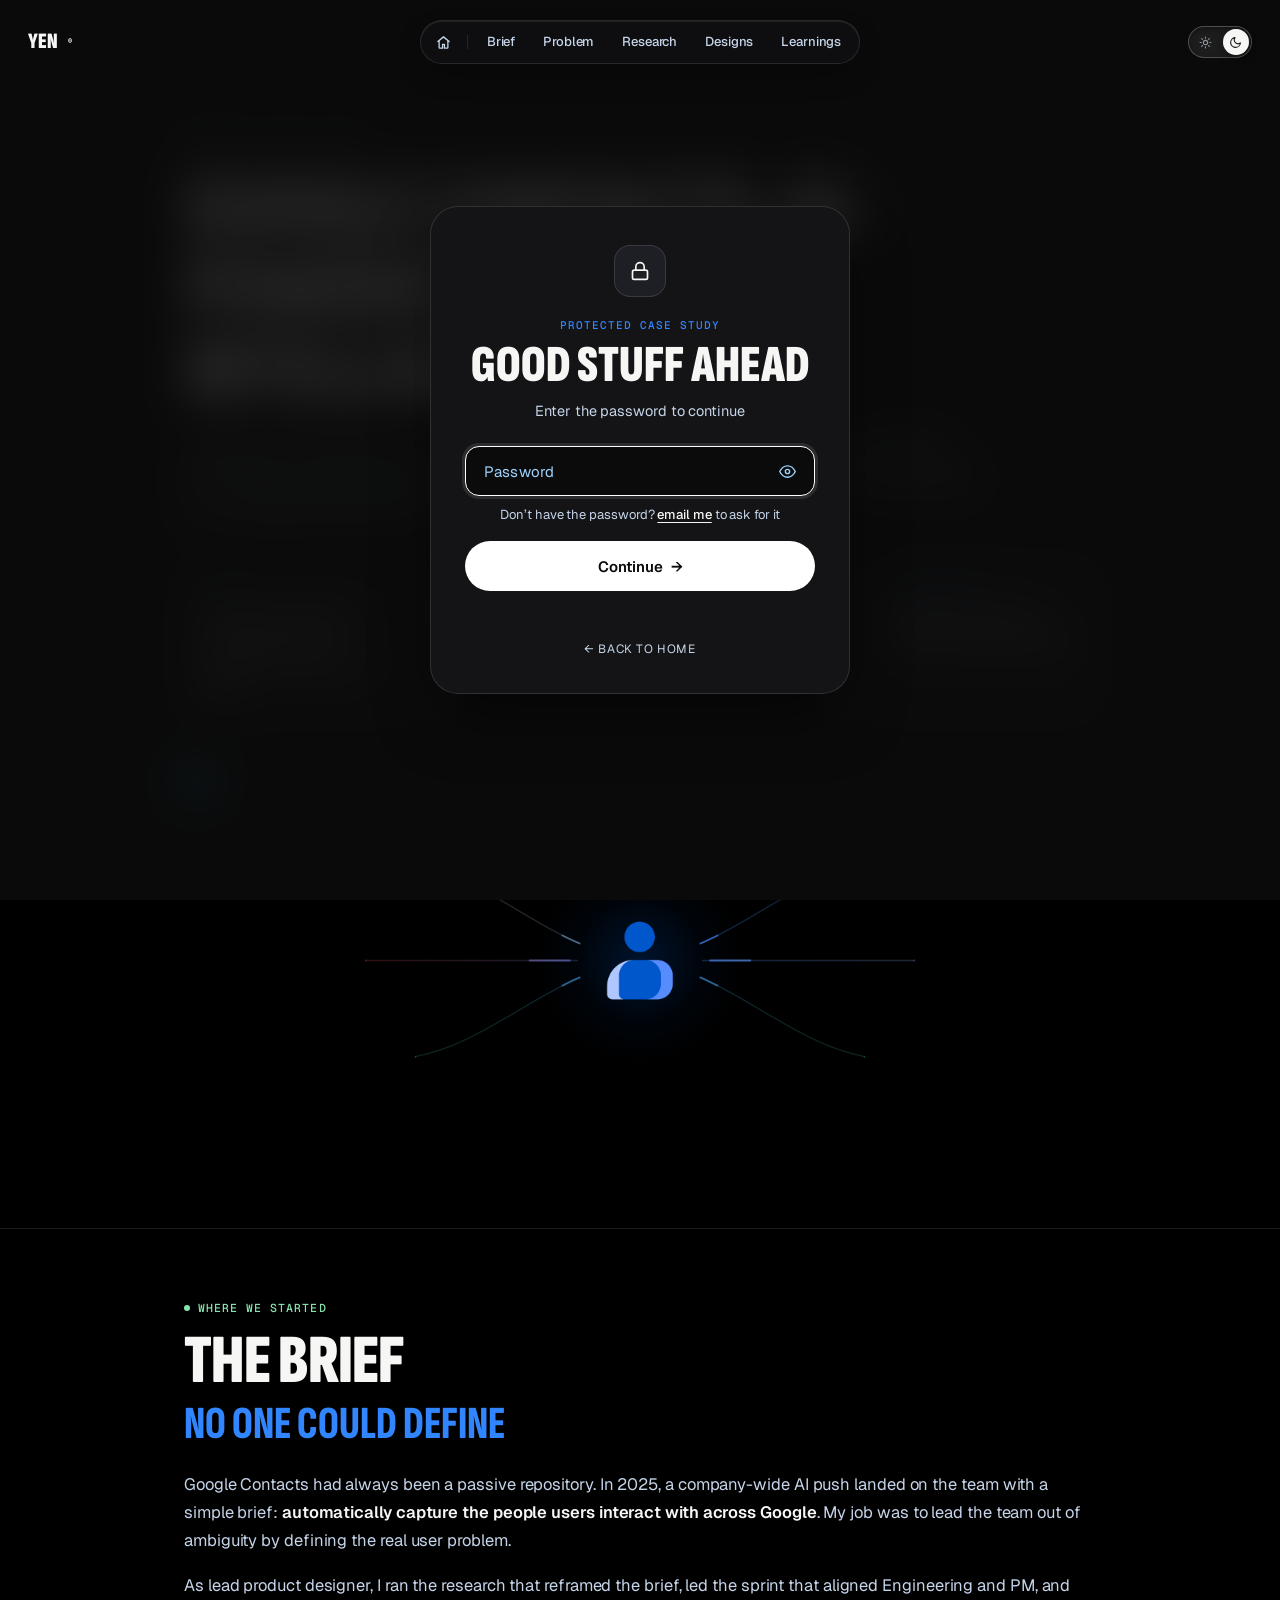
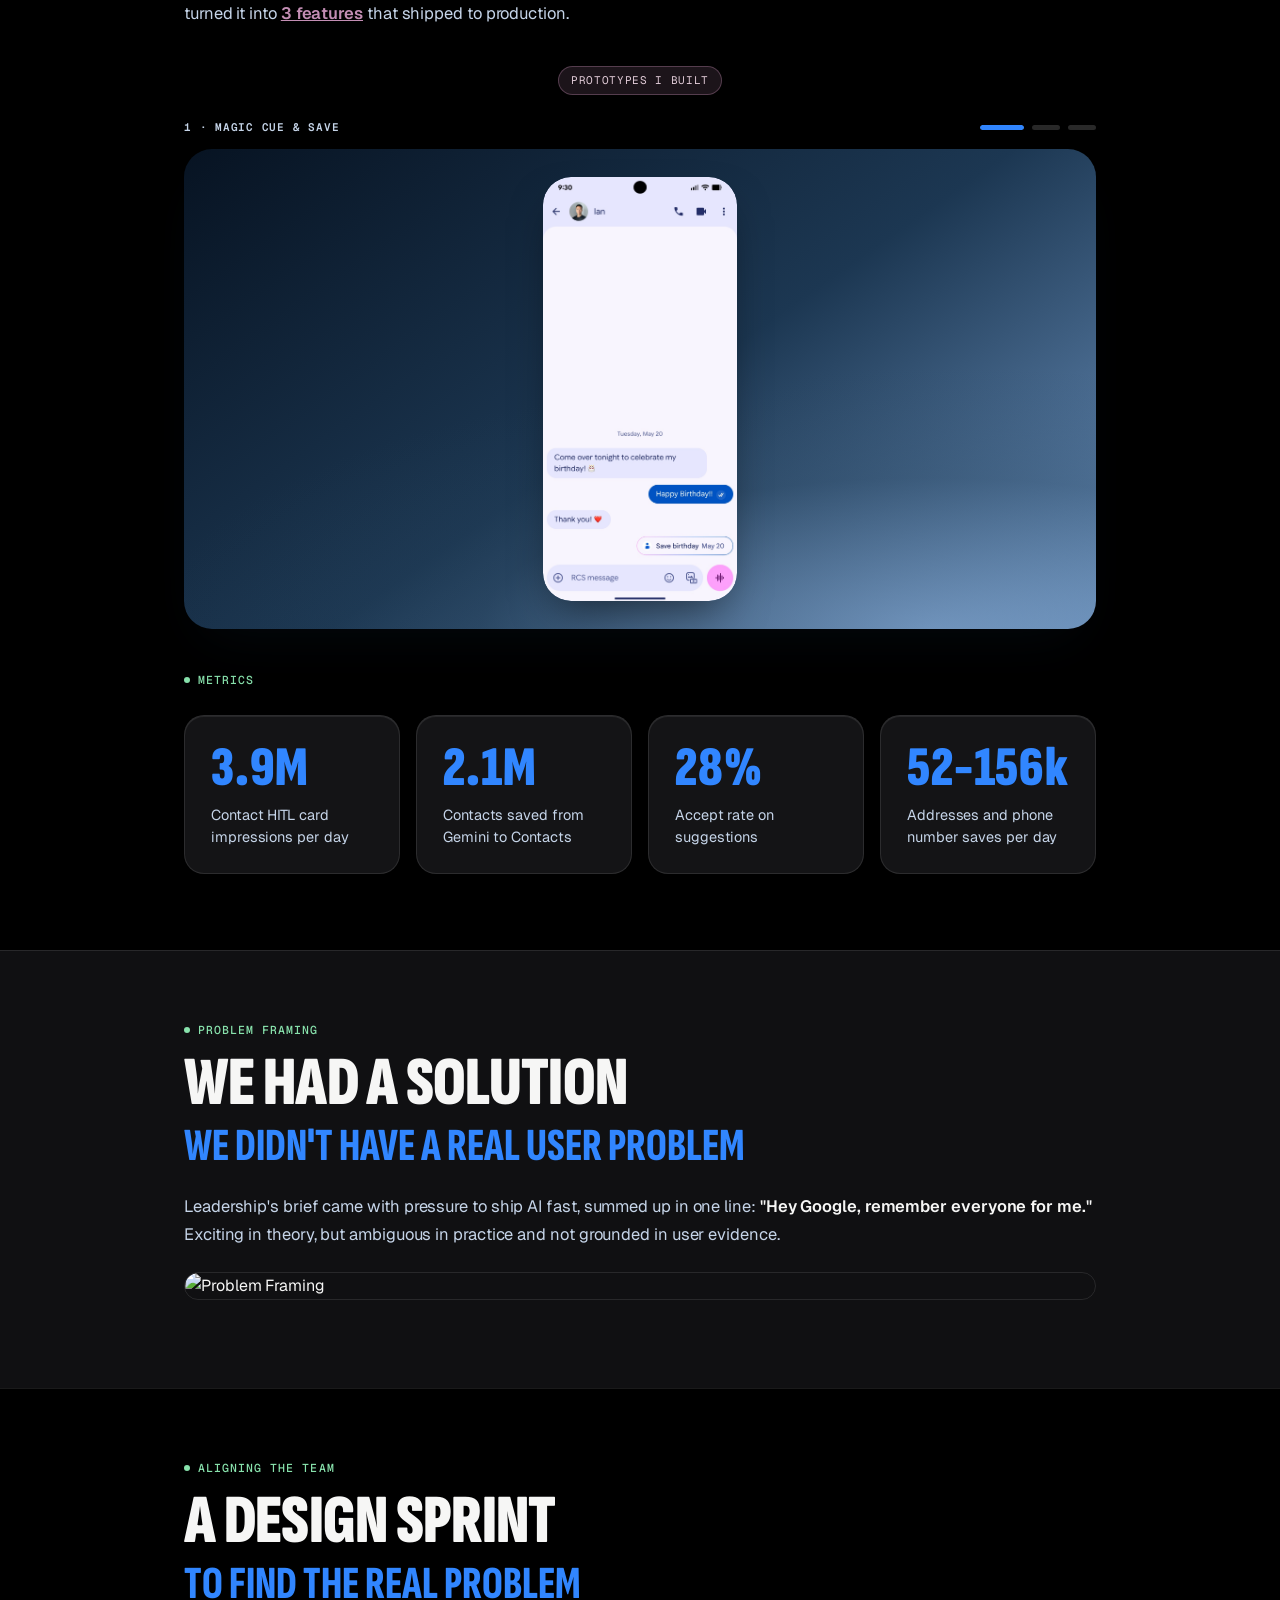
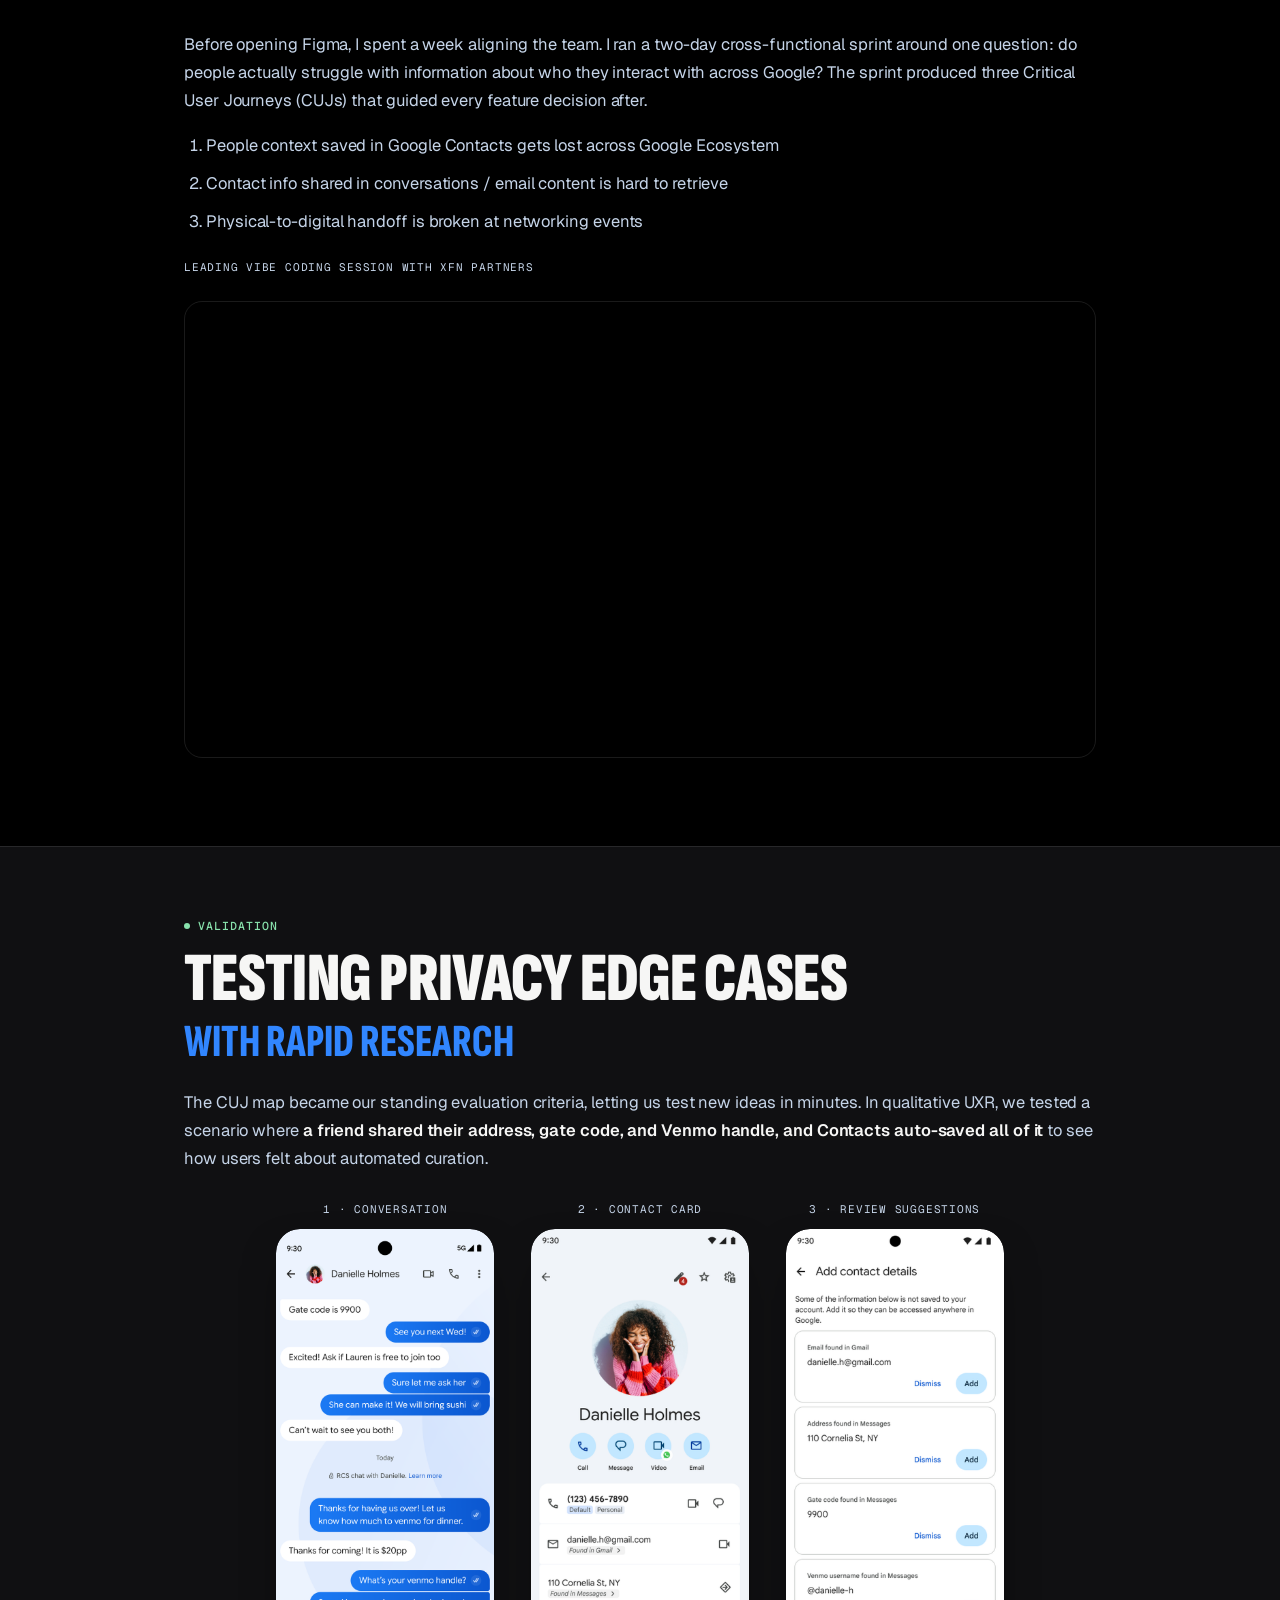
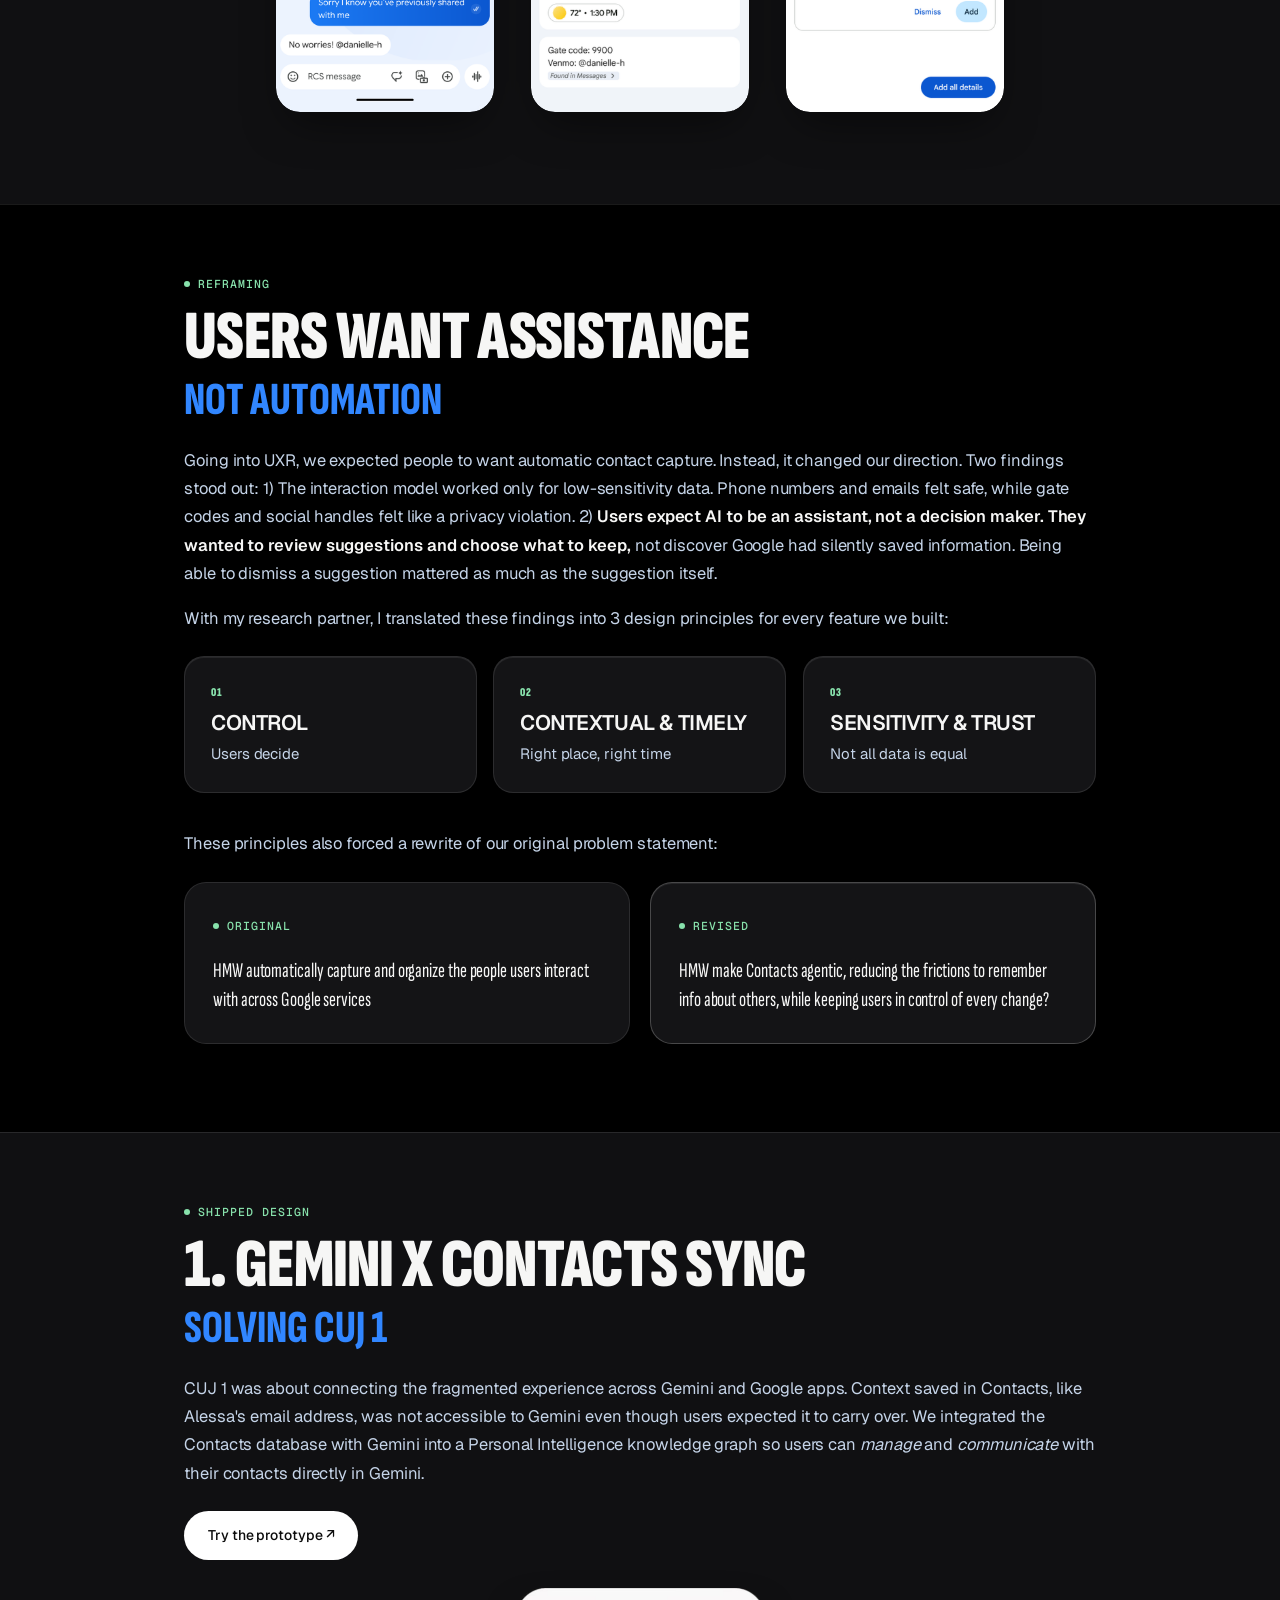
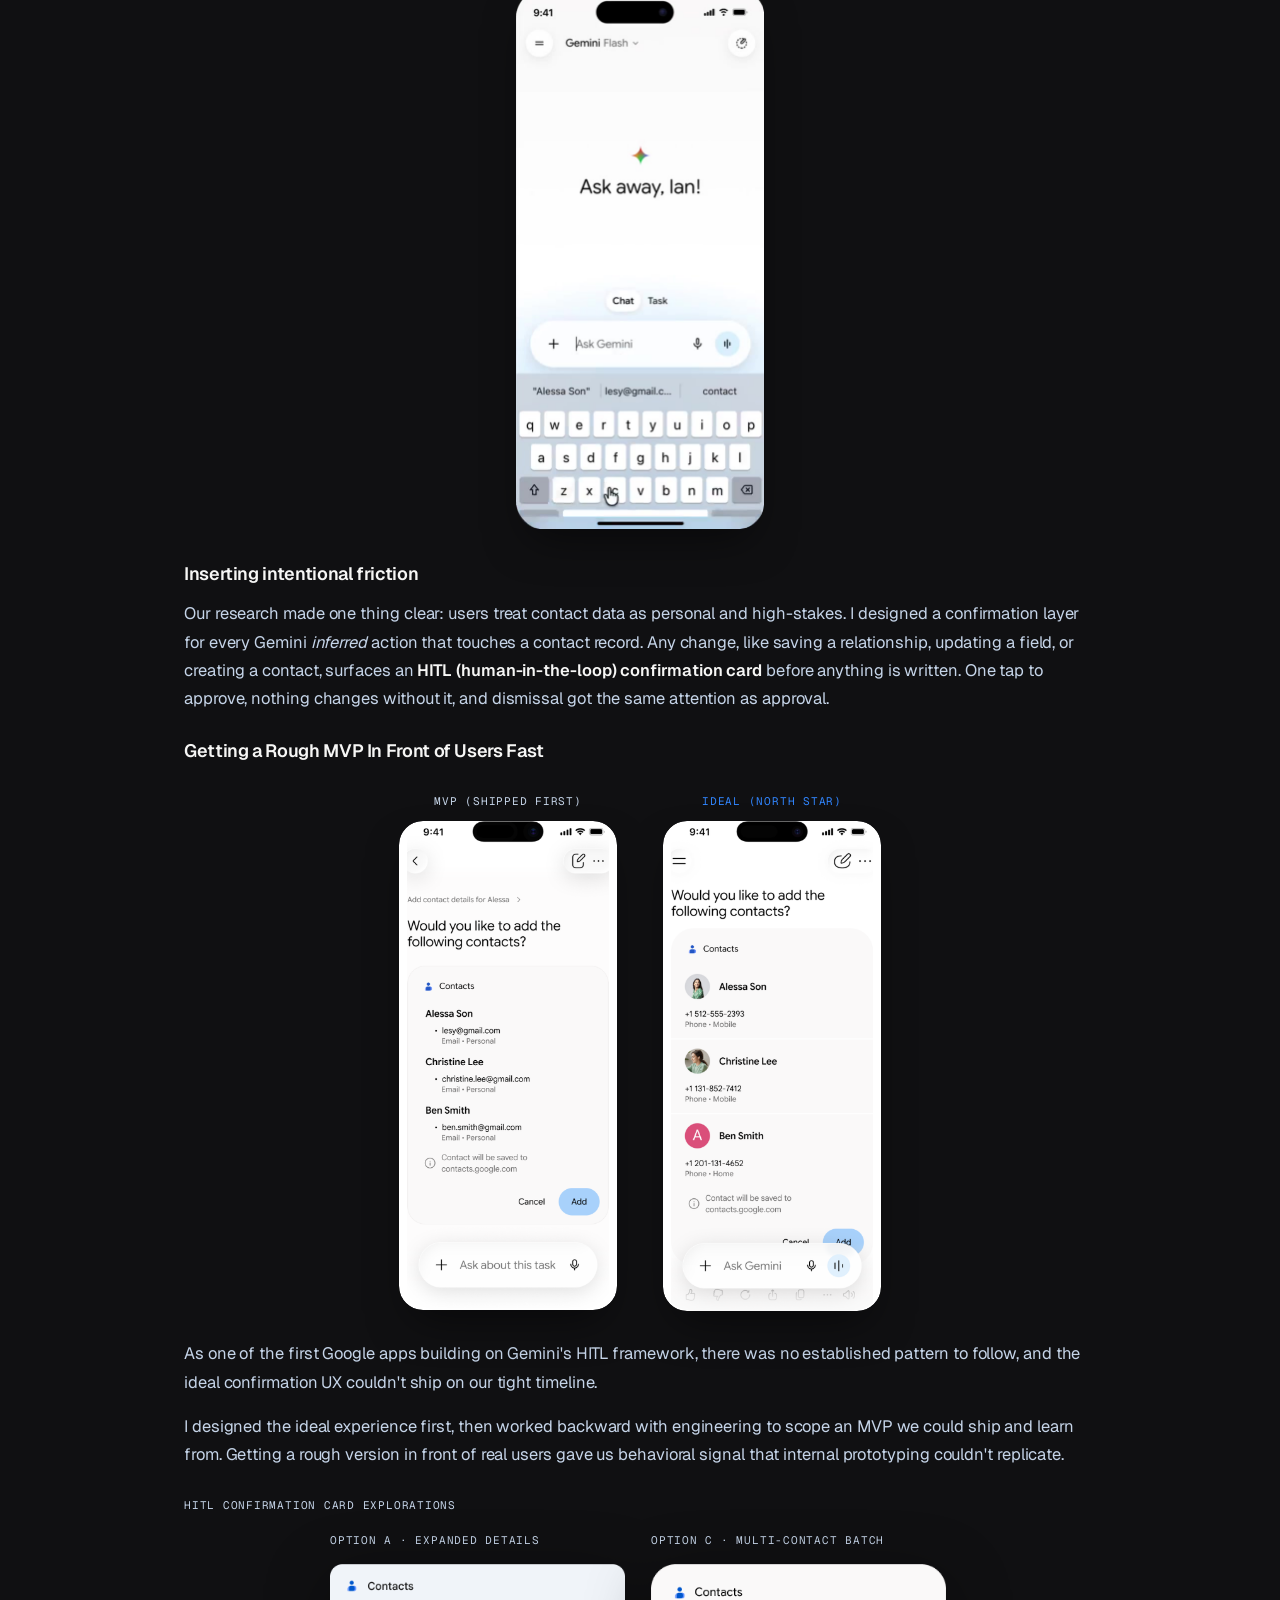
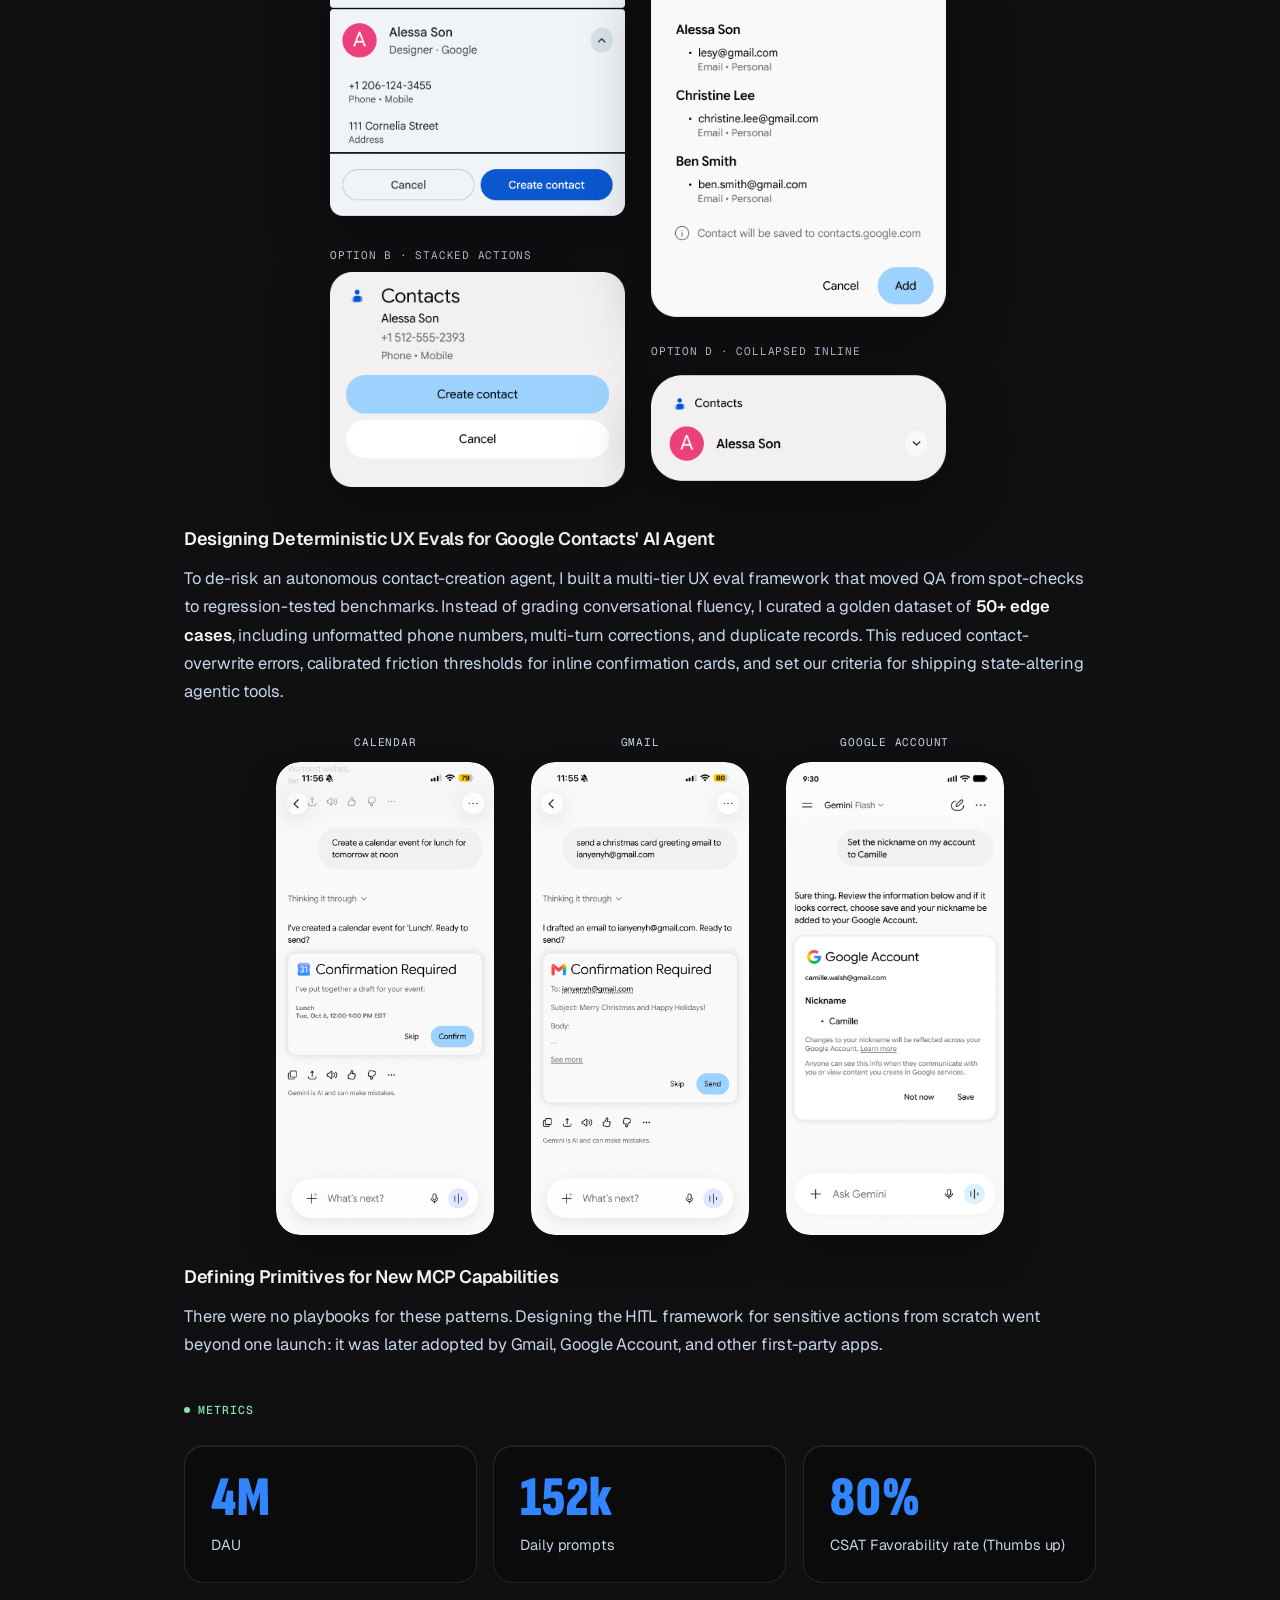
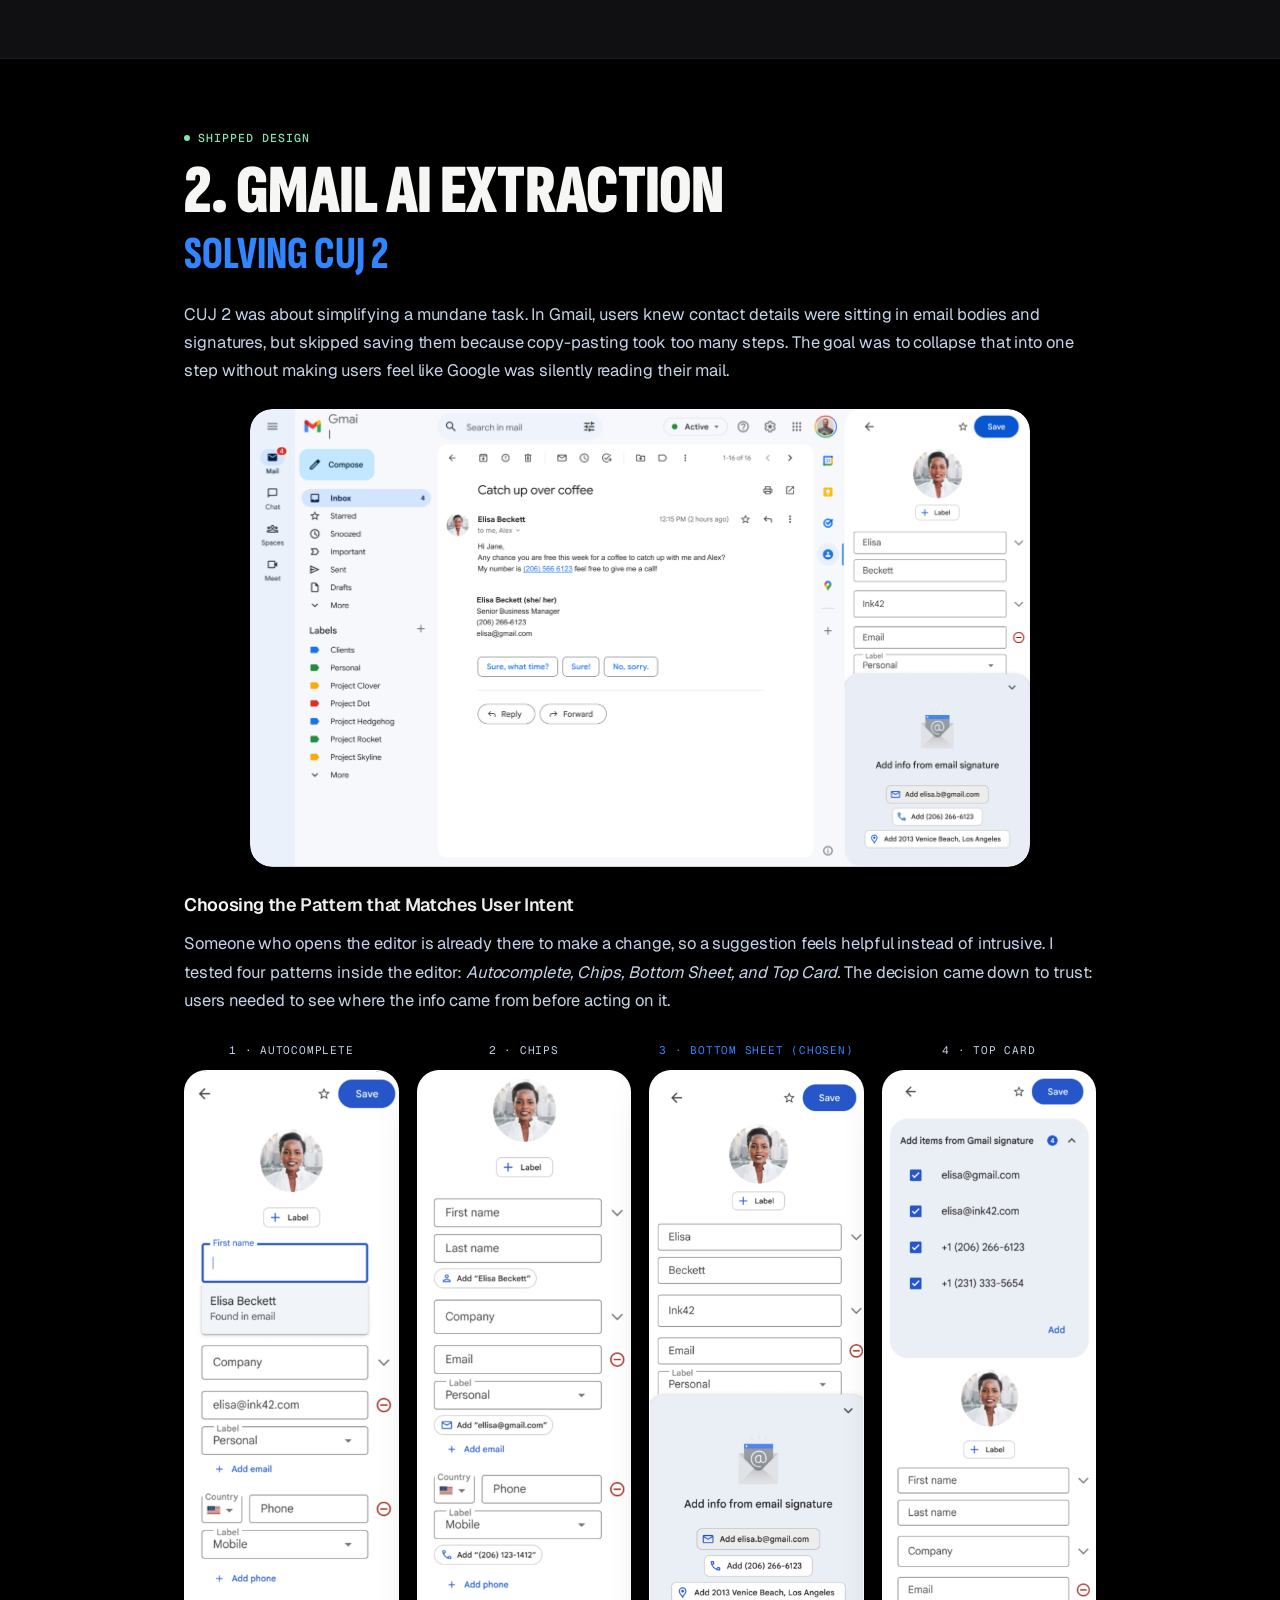
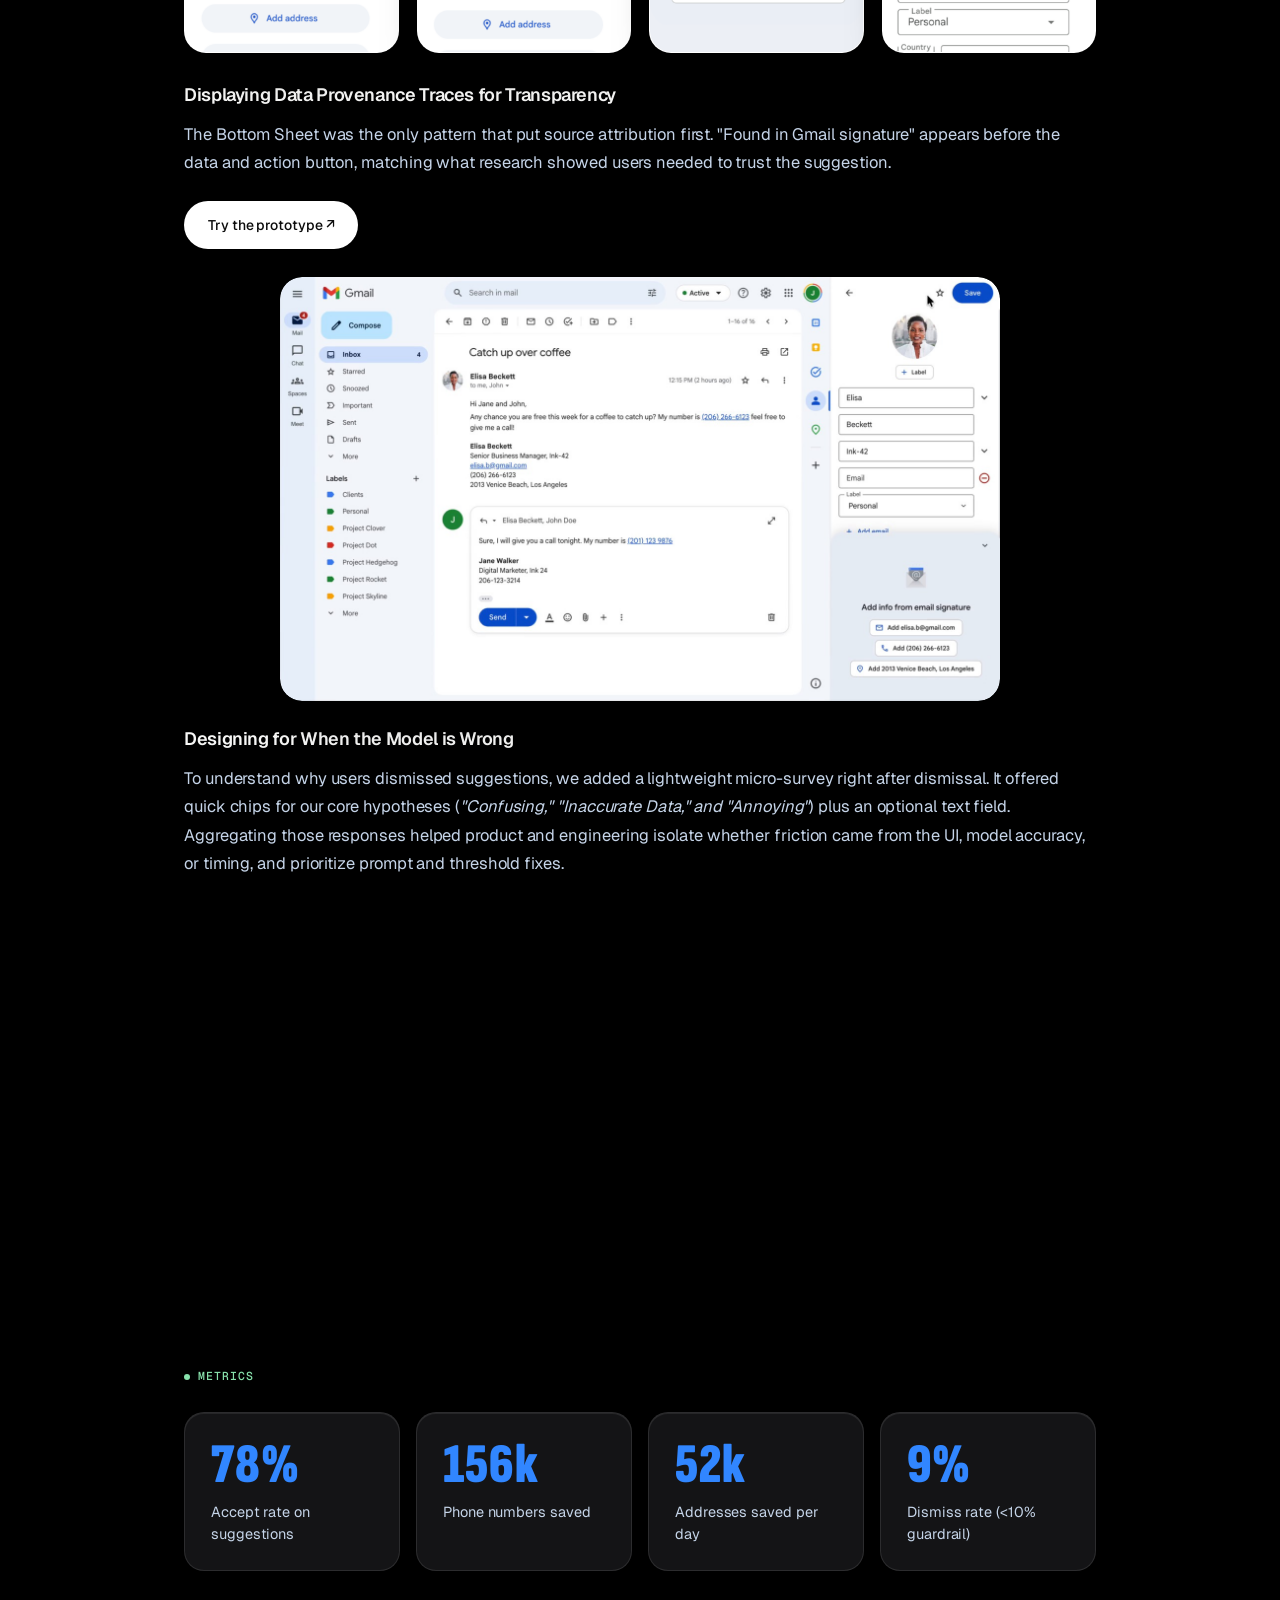
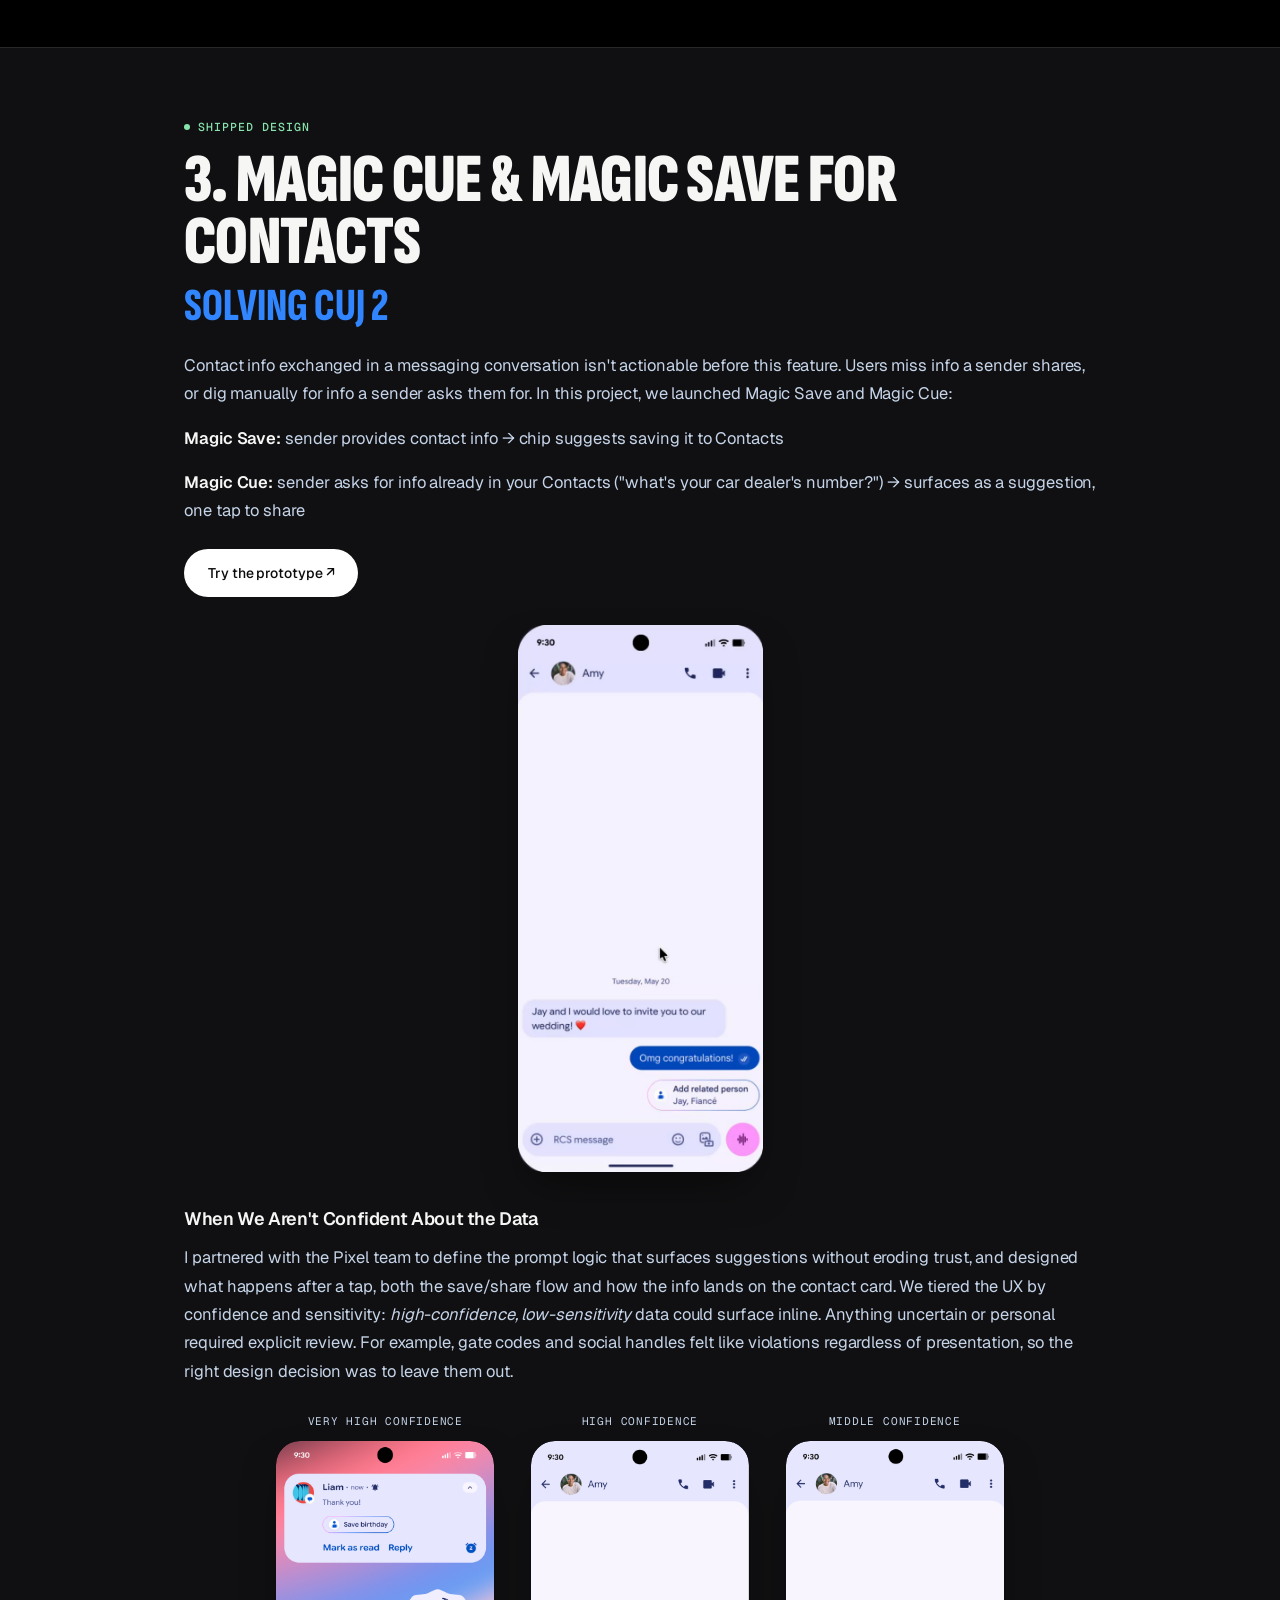
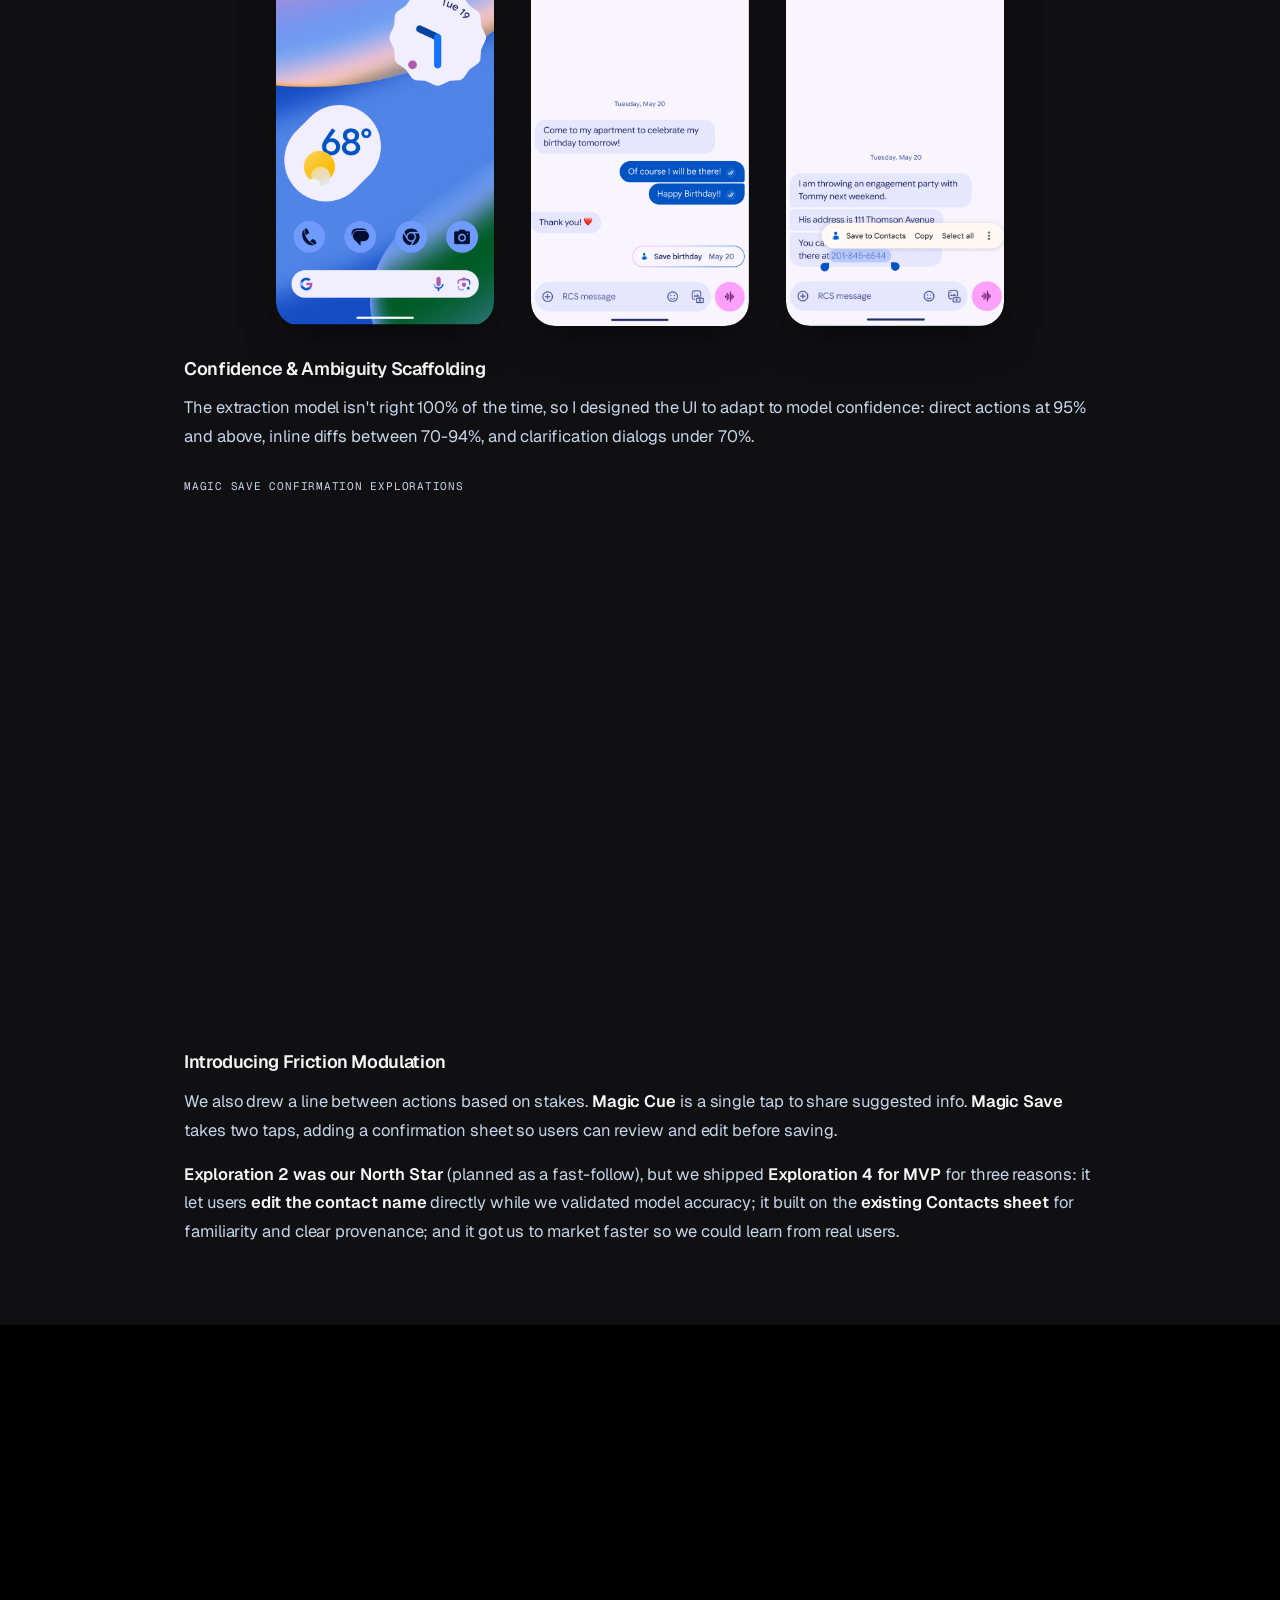
==== ai-in-contacts.html @ 27a6893b "Move Home icon button into case study menu bar as the first item" ====
<!DOCTYPE html>
<html lang="en">
<head>
  <meta charset="UTF-8">
  <meta name="viewport" content="width=device-width, initial-scale=1.0">
  <title>AI Contact Intelligence | Ian Yen</title>
  <meta name="description" content="Google Contacts: AI-Powered Contact Intelligence | Case Study by Ian Yen">
  <meta property="og:title" content="AI Contact Intelligence | Ian Yen">
  <meta property="og:description" content="Google Contacts: AI-Powered Contact Intelligence | Case Study by Ian Yen">
  <meta property="og:type" content="website">
  <meta property="og:url" content="https://ianyen.net/ai-in-contacts.html">
  <meta property="og:image" content="https://ianyen.net/assets/og-preview.png?v=232">
  <meta property="og:image:width" content="1200">
  <meta property="og:image:height" content="630">
  <meta name="twitter:card" content="summary_large_image">
  <meta name="twitter:image" content="https://ianyen.net/assets/og-preview.png?v=232">
  <meta name="thumbnail" content="https://ianyen.net/favicon-512.png?v=230">
  <link rel="icon" href="favicon.png?v=230" type="image/png" sizes="64x64">
  <link rel="icon" href="favicon-192.png?v=230" type="image/png" sizes="192x192">
  <link rel="icon" href="favicon-512.png?v=230" type="image/png" sizes="512x512">
  <link rel="apple-touch-icon" href="apple-touch-icon.png?v=230">

  <!-- Fonts -->
  <link rel="preconnect" href="https://fonts.googleapis.com">
  <link rel="preconnect" href="https://fonts.gstatic.com" crossorigin>
  <link href="https://api.fontshare.com/v2/css?f[]=tanker@400&display=swap" rel="stylesheet">
  <link href="https://fonts.googleapis.com/css2?family=Big+Shoulders+Display:wght@700;800&family=Caveat:wght@500;600;700&family=Fraunces:ital,opsz,wght@0,9..144,100..900;1,9..144,100..900&family=Geist+Mono:wght@400;500;600&family=Geist:wght@300;400;500;600;700&family=Inter:wght@300;400;500;600&family=Sofia+Sans+Extra+Condensed:wght@800;900&display=swap" rel="stylesheet">

  <link rel="preload" as="font" type="font/ttf" href="assets/fonts/GoogleSansFlex-Variable.ttf" crossorigin>
  <link rel="preload" as="font" type="font/ttf" href="assets/fonts/GoogleSansMono-Variable.ttf" crossorigin>
  <link rel="stylesheet" href="style.css?v=234">
  <link rel="stylesheet" href="foldfolio.css?v=290">
</head>
<body data-theme="dark" id="top" class="case-study-body is-locked">
  <script>if(sessionStorage.getItem('ian-case-auth')==='208984112481814036c6a8fb96017106d2c7ba8bf1b64c2ae5b44a5d7b283cec'){document.body.classList.remove('is-locked');}</script>
    <!-- Ambient Film Grain / Noise Overlay -->
  

  <!-- Sticky Top Glass Dock -->
  <header class="leo-nav-wrapper load-reveal" style="--load-delay: 0ms;">
  <a href="index.html" class="fold-wordmark case-study-wordmark">YEN<sup>&reg;</sup></a>
  <nav class="leo-nav" aria-label="Case Study Navigation">
    <div class="leo-nav-highlight" aria-hidden="true"></div>
    <span class="leo-nav-progress-bar" aria-hidden="true"></span>

    <a href="index.html" class="leo-nav-link leo-nav-home-icon" data-nav-hover aria-label="Back to home" title="Home">
      <svg width="15" height="15" viewBox="0 0 24 24" fill="none" stroke="currentColor" stroke-width="2.1" stroke-linecap="round" stroke-linejoin="round" aria-hidden="true"><path d="M3 10.5L12 3l9 7.5"></path><path d="M5 9.5V20a1 1 0 0 0 1 1h4.5v-6h3v6H18a1 1 0 0 0 1-1V9.5"></path></svg>
    </a>

    <span class="leo-nav-divider" aria-hidden="true"></span>

    <a href="#brief" class="leo-nav-link" data-nav-hover>
      <span class="slot-text-wrap">
        <span class="slot-text-primary">Brief</span>
        <span class="slot-text-clone" aria-hidden="true">Brief</span>
      </span>
    </a>

    <a href="#problem" class="leo-nav-link" data-nav-hover>
      <span class="slot-text-wrap">
        <span class="slot-text-primary">Problem</span>
        <span class="slot-text-clone" aria-hidden="true">Problem</span>
      </span>
    </a>

    <a href="#research" class="leo-nav-link" data-nav-hover>
      <span class="slot-text-wrap">
        <span class="slot-text-primary">Research</span>
        <span class="slot-text-clone" aria-hidden="true">Research</span>
      </span>
    </a>

    <a href="#shipped-gemini" class="leo-nav-link" data-nav-hover>
      <span class="slot-text-wrap">
        <span class="slot-text-primary">Designs</span>
        <span class="slot-text-clone" aria-hidden="true">Designs</span>
      </span>
    </a>

    <a href="#learnings" class="leo-nav-link" data-nav-hover>
      <span class="slot-text-wrap">
        <span class="slot-text-primary">Learnings</span>
        <span class="slot-text-clone" aria-hidden="true">Learnings</span>
      </span>
    </a>
  </nav>

  <!-- Top Right Sun/Moon Mode Toggle -->
  <div class="top-right-controls">
    <button type="button" class="theme-toggle-switch" data-theme-toggle aria-label="Toggle Light and Dark Mode" title="Toggle Light / Dark Mode">
      <span class="theme-toggle-option is-sun" aria-hidden="true">
        <svg width="13" height="13" viewBox="0 0 24 24" fill="none" stroke="currentColor" stroke-width="2" stroke-linecap="round" stroke-linejoin="round">
          <circle cx="12" cy="12" r="4"></circle>
          <path d="M12 2v2M12 20v2M4.93 4.93l1.41 1.41M17.66 17.66l1.41 1.41M2 12h2M20 12h2M6.34 17.66l-1.41 1.41M19.07 4.93l-1.41 1.41"></path>
        </svg>
      </span>
      <span class="theme-toggle-option is-moon" aria-hidden="true">
        <svg width="13" height="13" viewBox="0 0 24 24" fill="none" stroke="currentColor" stroke-width="2" stroke-linecap="round" stroke-linejoin="round">
          <path d="M21 12.79A9 9 0 1 1 11.21 3 7 7 0 0 0 21 12.79z"></path>
        </svg>
      </span>
      <span class="theme-toggle-thumb" aria-hidden="true"></span>
    </button>
  </div>
</header>

  <main class="case-main">
    <!-- Case Study Hero & Metadata -->
    <section class="case-hero load-reveal" style="--load-delay: 90ms;">
      <div class="case-container">
        <header class="case-hero-header">
          <p class="case-eyebrow">GOOGLE &middot; 2025 - 2026</p>
          <h1 class="case-title">Google Contacts: AI-Powered Contact Intelligence</h1>
          <p class="case-subtitle">Leadership handed the team a one-year AI mandate with no clear problem attached. I ran the sprint that aligned engineering and PM around a real user problem, and turned it into 3 shipped features reaching 4M DAU.</p>
        </header>

        <div class="case-meta-grid">
          <div class="case-meta-item">
            <span class="case-meta-label">MY ROLE</span>
            <div class="case-meta-value">Sole product designer, partnering with 15 engineers, a UXR, and 3 PMs</div>
          </div>
          <div class="case-meta-item">
            <span class="case-meta-label">TIMELINE</span>
            <div class="case-meta-value">2025 - 2026</div>
          </div>
          <div class="case-meta-item">
            <span class="case-meta-label">PLATFORM</span>
            <div class="case-meta-value">Android &middot; Desktop</div>
          </div>
          <div class="case-meta-item">
            <span class="case-meta-label">PRODUCT AREAS</span>
            <div class="case-meta-value">Google Pixel &middot; Gmail &middot; Gemini &middot; Google Contacts</div>
          </div>
        </div>

        <!-- Hero Visual: Minimal Slide-92-Styled Google Contacts + Aurora Energy App Icons -->
        <div class="case-hero-stage is-aurora-ecosystem framer-reveal" role="img" aria-label="Google Contacts bringing together Google Meet, Gmail, Android Messages, Google Calendar, Google Pixel, and Android Phone">
          <svg class="aurora-ecosystem-svg" viewBox="0 0 1000 420" fill="none" xmlns="http://www.w3.org/2000/svg" aria-hidden="true">
            <defs>
              <linearGradient id="s92LineLT" x1="210" y1="100" x2="500" y2="210" gradientUnits="userSpaceOnUse">
                <stop offset="0%" stop-color="#FBBC04" stop-opacity="0.75"/>
                <stop offset="100%" stop-color="#4285F4" stop-opacity="0.9"/>
              </linearGradient>
              <linearGradient id="s92LineLM" x1="155" y1="210" x2="500" y2="210" gradientUnits="userSpaceOnUse">
                <stop offset="0%" stop-color="#EA4335" stop-opacity="0.75"/>
                <stop offset="100%" stop-color="#4285F4" stop-opacity="0.9"/>
              </linearGradient>
              <linearGradient id="s92LineLB" x1="210" y1="320" x2="500" y2="210" gradientUnits="userSpaceOnUse">
                <stop offset="0%" stop-color="#34A853" stop-opacity="0.75"/>
                <stop offset="100%" stop-color="#4285F4" stop-opacity="0.9"/>
              </linearGradient>
              <linearGradient id="s92LineRT" x1="790" y1="100" x2="500" y2="210" gradientUnits="userSpaceOnUse">
                <stop offset="0%" stop-color="#578CFF" stop-opacity="0.75"/>
                <stop offset="100%" stop-color="#4285F4" stop-opacity="0.9"/>
              </linearGradient>
              <linearGradient id="s92LineRM" x1="845" y1="210" x2="500" y2="210" gradientUnits="userSpaceOnUse">
                <stop offset="0%" stop-color="#8AB4F8" stop-opacity="0.75"/>
                <stop offset="100%" stop-color="#4285F4" stop-opacity="0.9"/>
              </linearGradient>
              <linearGradient id="s92LineRB" x1="790" y1="320" x2="500" y2="210" gradientUnits="userSpaceOnUse">
                <stop offset="0%" stop-color="#34A853" stop-opacity="0.75"/>
                <stop offset="100%" stop-color="#4285F4" stop-opacity="0.9"/>
              </linearGradient>

              <radialGradient id="s92CenterGlow" cx="50%" cy="50%" r="50%">
                <stop offset="0%" stop-color="#0057CC" stop-opacity="0.22"/>
                <stop offset="60%" stop-color="#0057CC" stop-opacity="0.05"/>
                <stop offset="100%" stop-color="#0057CC" stop-opacity="0"/>
              </radialGradient>

              <!-- Mask so connecting lines stop cleanly around the icons without needing any background fill -->
              <mask id="s92HubMask" maskUnits="userSpaceOnUse" x="0" y="0" width="1000" height="420">
                <rect x="0" y="0" width="1000" height="420" fill="white"/>
                <circle cx="500" cy="210" r="68" fill="black"/>
                <circle cx="210" cy="100" r="44" fill="black"/>
                <circle cx="155" cy="210" r="44" fill="black"/>
                <circle cx="210" cy="320" r="44" fill="black"/>
                <circle cx="790" cy="100" r="44" fill="black"/>
                <circle cx="845" cy="210" r="44" fill="black"/>
                <circle cx="790" cy="320" r="44" fill="black"/>
              </mask>
            </defs>

            <!-- Subtle Ambient Halo Behind Central Google Contacts Logo -->
            <circle cx="500" cy="210" r="115" fill="url(#s92CenterGlow)" class="aurora-core-pulse"/>

            <!-- Clean Minimal Connecting Curves -->
            <g opacity="0.28" mask="url(#s92HubMask)">
              <path d="M210 100 C 330 100, 385 195, 500 210" stroke="url(#s92LineLT)" stroke-width="1.5"/>
              <path d="M155 210 L 500 210" stroke="url(#s92LineLM)" stroke-width="1.5"/>
              <path d="M210 320 C 330 320, 385 225, 500 210" stroke="url(#s92LineLB)" stroke-width="1.5"/>
              <path d="M790 100 C 670 100, 615 195, 500 210" stroke="url(#s92LineRT)" stroke-width="1.5"/>
              <path d="M845 210 L 500 210" stroke="url(#s92LineRM)" stroke-width="1.5"/>
              <path d="M790 320 C 670 320, 615 225, 500 210" stroke="url(#s92LineRB)" stroke-width="1.5"/>
            </g>

            <!-- Gentle Aurora Pulse Along Each Line -->
            <g opacity="0.7" mask="url(#s92HubMask)">
              <path d="M210 100 C 330 100, 385 195, 500 210" stroke="url(#s92LineLT)" stroke-width="2" stroke-linecap="round" class="aurora-energy-stream is-s1"/>
              <path d="M155 210 L 500 210" stroke="url(#s92LineLM)" stroke-width="2" stroke-linecap="round" class="aurora-energy-stream is-s2"/>
              <path d="M210 320 C 330 320, 385 225, 500 210" stroke="url(#s92LineLB)" stroke-width="2" stroke-linecap="round" class="aurora-energy-stream is-s3"/>
              <path d="M790 100 C 670 100, 615 195, 500 210" stroke="url(#s92LineRT)" stroke-width="2" stroke-linecap="round" class="aurora-energy-stream is-s4"/>
              <path d="M845 210 L 500 210" stroke="url(#s92LineRM)" stroke-width="2" stroke-linecap="round" class="aurora-energy-stream is-s5"/>
              <path d="M790 320 C 670 320, 615 225, 500 210" stroke="url(#s92LineRB)" stroke-width="2" stroke-linecap="round" class="aurora-energy-stream is-s6"/>
            </g>

            <!-- Slide 92 Aurora Energy Icons (Frameless) -->
            <!-- Top-Left: Google Meet -->
            <g class="aurora-app-node is-float-1">
              <image href="assets/mocks/ai_s92_meet.png?v=27" x="-34" y="-34" width="68" height="68"/>
            </g>

            <!-- Mid-Left: Gmail -->
            <g class="aurora-app-node is-float-2">
              <image href="assets/mocks/ai_s92_gmail.png?v=27" x="-34" y="-34" width="68" height="68"/>
            </g>

            <!-- Bottom-Left: Android Messages -->
            <g class="aurora-app-node is-float-3">
              <image href="assets/mocks/ai_s92_messages.png?v=27" x="-34" y="-34" width="68" height="68"/>
            </g>

            <!-- Top-Right: Google Calendar -->
            <g class="aurora-app-node is-float-4">
              <image href="assets/mocks/ai_s92_calendar.png?v=27" x="-34" y="-34" width="68" height="68"/>
            </g>

            <!-- Mid-Right: Google Pixel -->
            <g class="aurora-app-node is-float-5">
              <image href="assets/mocks/ai_s92_pixel.png?v=27" x="-36" y="-36" width="72" height="72"/>
            </g>

            <!-- Bottom-Right: Android Phone -->
            <g class="aurora-app-node is-float-6">
              <image href="assets/mocks/ai_s92_phone.png?v=27" x="-34" y="-34" width="68" height="68"/>
            </g>

            <!-- Center Hub: Slide 92 Google Contacts Logo -->
            <g class="aurora-central-hub" transform="translate(500, 210)">
              <image href="assets/mocks/ai_s92_contacts.png?v=27" x="-52" y="-52" width="104" height="104"/>
            </g>
          </svg>
        </div>
      </div>
    </section>

    <!-- Section: Where We Started -->
    <section class="case-section framer-reveal" id="brief">
      <div class="case-container">
        <p class="case-eyebrow">WHERE WE STARTED</p>
        <h2 class="case-h2">The Brief</h2>
        <h3 class="case-h3-italic">No One Could Define</h3>
        <p class="case-body">Google Contacts had always been a passive repository. In 2025, a company-wide AI push landed on the team with a simple brief: <strong>automatically capture the people users interact with across Google</strong>. My job was to lead the team out of ambiguity by defining the real user problem.</p>
        <p class="case-body">As lead product designer, I ran the research that reframed the brief, led the sprint that aligned Engineering and PM, and turned it into <em><u>3 features</u></em> that shipped to production.</p>

        <div class="ai-prototypes-intro">
          <span class="feature-tag">PROTOTYPES I BUILT</span>
        </div>

        <div class="brief-video-carousel framer-reveal" data-brief-carousel>
          <div class="brief-carousel-header">
            <p class="case-caption brief-carousel-active-label" data-brief-carousel-label>1 &middot; MAGIC CUE &amp; SAVE</p>
            <div class="brief-carousel-dots" role="tablist" aria-label="Feature video slides">
              <button type="button" class="brief-carousel-dot is-active" data-brief-dot="0" aria-label="1 · Magic Cue & Save" aria-selected="true">
                <span class="brief-dot-fill"></span>
              </button>
              <button type="button" class="brief-carousel-dot" data-brief-dot="1" aria-label="2 · Gemini x Contacts Sync" aria-selected="false">
                <span class="brief-dot-fill"></span>
              </button>
              <button type="button" class="brief-carousel-dot" data-brief-dot="2" aria-label="3 · Gmail Contact Info Extraction" aria-selected="false">
                <span class="brief-dot-fill"></span>
              </button>
            </div>
          </div>

          <div class="brief-carousel-stage">
            <div class="brief-stack-item is-active" data-brief-slide="0" data-feature-label="1 &middot; MAGIC CUE &amp; SAVE">
              <div class="case-hero-stage is-brief-equal-stage">
                <div class="device-frame is-equal-phone">
                  <video autoplay muted loop playsinline poster="assets/mocks/ai_brief_1_magic_poster.jpg?v=19">
                    <source src="assets/mocks/ai_brief_1_magic.mp4?v=19" type="video/mp4">
                  </video>
                </div>
              </div>
            </div>

            <div class="brief-stack-item" data-brief-slide="1" data-feature-label="2 &middot; GEMINI x CONTACTS SYNC">
              <div class="case-hero-stage is-brief-equal-stage">
                <div class="device-frame is-equal-phone">
                  <video autoplay muted loop playsinline poster="assets/mocks/ai_brief_2_gemini_sync_poster.jpg?v=19">
                    <source src="assets/mocks/ai_brief_2_gemini_sync.mp4?v=19" type="video/mp4">
                  </video>
                </div>
              </div>
            </div>

            <div class="brief-stack-item" data-brief-slide="2" data-feature-label="3 &middot; GMAIL CONTACT INFO EXTRACTION">
              <div class="case-hero-stage is-brief-equal-stage">
                <div class="desktop-window-frame">
                  <video autoplay muted loop playsinline poster="assets/mocks/ai_proto_2_gmail_poster.jpg?v=209">
                    <source src="assets/mocks/ai_proto_2_gmail.mp4?v=209" type="video/mp4">
                  </video>
                </div>
              </div>
            </div>
          </div>
        </div>

        <div class="metrics-block">
          <p class="case-eyebrow">METRICS</p>
          <div class="metrics-grid">
            <div class="metric-card framer-reveal">
              <div class="metric-value">3.9M</div>
              <div class="metric-label">Contact HITL card impressions per day</div>
            </div>
            <div class="metric-card framer-reveal">
              <div class="metric-value">2.1M</div>
              <div class="metric-label">Contacts saved from Gemini to Contacts</div>
            </div>
            <div class="metric-card framer-reveal">
              <div class="metric-value">28%</div>
              <div class="metric-label">Accept rate on suggestions</div>
            </div>
            <div class="metric-card framer-reveal">
              <div class="metric-value">52-156k</div>
              <div class="metric-label">Addresses and phone number saves per day</div>
            </div>
          </div>
        </div>
      </div>
    </section>

    <!-- Section: Problem Framing -->
    <section class="case-section alt-bg framer-reveal" id="problem">
      <div class="case-container">
        <p class="case-eyebrow">PROBLEM FRAMING</p>
        <h2 class="case-h2">We Had a Solution</h2>
        <h3 class="case-h3-italic">We Didn't Have a Real User Problem</h3>
        <p class="case-body">Leadership's brief came with pressure to ship AI fast, summed up in one line: <strong>"Hey Google, remember everyone for me."</strong> Exciting in theory, but ambiguous in practice and not grounded in user evidence.</p>
        <div class="case-figure framer-reveal">
          <img src="https://static.wixstatic.com/media/e3505c_db0e4a0d98094420b5bc1b14a4dd0463~mv2.png" alt="Problem Framing" loading="lazy">
        </div>
      </div>
    </section>

    <!-- Section: Aligning the Team -->
    <section class="case-section framer-reveal">
      <div class="case-container">
        <p class="case-eyebrow">ALIGNING THE TEAM</p>
        <h2 class="case-h2">A Design Sprint</h2>
        <h3 class="case-h3-italic">to Find the Real Problem</h3>
        <p class="case-body">Before opening Figma, I spent a week aligning the team. I ran a two-day cross-functional sprint around one question: do people actually struggle with information about who they interact with across Google? The sprint produced three Critical User Journeys (CUJs) that guided every feature decision after.</p>
        <ol class="case-list">
          <li>People context saved in Google Contacts gets lost across Google Ecosystem</li>
          <li>Contact info shared in conversations / email content is hard to retrieve</li>
          <li>Physical-to-digital handoff is broken at networking events</li>
        </ol>
        <p class="case-caption" style="text-align: left;">LEADING VIBE CODING SESSION WITH XFN PARTNERS</p>
        <div class="case-figure framer-reveal">
          <video autoplay muted loop playsinline poster="https://static.wixstatic.com/media/e3505c_ead0b0c42e0442dea97f8976b88c3831f000.jpg">
            <source src="https://video.wixstatic.com/video/e3505c_ead0b0c42e0442dea97f8976b88c3831/1080p/mp4/file.mp4" type="video/mp4">
          </video>
        </div>
      </div>
    </section>

    <!-- Section: Validation -->
    <section class="case-section alt-bg framer-reveal" id="research">
      <div class="case-container">
        <p class="case-eyebrow">VALIDATION</p>
        <h2 class="case-h2">Testing Privacy Edge Cases</h2>
        <h3 class="case-h3-italic">With Rapid Research</h3>
        <p class="case-body">The CUJ map became our standing evaluation criteria, letting us test new ideas in minutes. In qualitative UXR, we tested a scenario where <strong>a friend shared their address, gate code, and Venmo handle, and Contacts auto-saved all of it</strong> to see how users felt about automated curation.</p>
        <div class="mock-grid-3 framer-reveal">
          <div class="mock-col">
            <p class="case-caption">1 &middot; CONVERSATION</p>
            <div class="device-frame">
              <img src="assets/mocks/ai_val_1_chat.png?v=19" alt="Conversation sharing gate code and Venmo" loading="lazy">
            </div>
          </div>
          <div class="mock-col">
            <p class="case-caption">2 &middot; CONTACT CARD</p>
            <div class="device-frame">
              <img src="assets/mocks/ai_val_2_profile.png?v=208" alt="Contact Card auto-saved details" loading="lazy">
            </div>
          </div>
          <div class="mock-col">
            <p class="case-caption">3 &middot; REVIEW SUGGESTIONS</p>
            <div class="device-frame">
              <img src="assets/mocks/ai_val_3_add.png?v=19" alt="Review Contact Suggestions" loading="lazy">
            </div>
          </div>
        </div>
      </div>
    </section>

    <!-- Section: Reframing -->
    <section class="case-section framer-reveal">
      <div class="case-container">
        <p class="case-eyebrow">REFRAMING</p>
        <h2 class="case-h2">Users Want Assistance</h2>
        <h3 class="case-h3-italic">Not Automation</h3>
        <p class="case-body">Going into UXR, we expected people to want automatic contact capture. Instead, it changed our direction. Two findings stood out: 1) The interaction model worked only for low-sensitivity data. Phone numbers and emails felt safe, while gate codes and social handles felt like a privacy violation. 2) <strong>Users expect AI to be an assistant, not a decision maker. They wanted to review suggestions and choose what to keep,</strong> not discover Google had silently saved information. Being able to dismiss a suggestion mattered as much as the suggestion itself.</p>
        <p class="case-body">With my research partner, I translated these findings into 3 design principles for every feature we built:</p>

        <div class="case-grid-3">
          <div class="principle-card framer-reveal">
            <div class="principle-num">01</div>
            <h4 class="principle-title">CONTROL</h4>
            <p class="principle-desc">Users decide</p>
          </div>
          <div class="principle-card framer-reveal">
            <div class="principle-num">02</div>
            <h4 class="principle-title">CONTEXTUAL & TIMELY</h4>
            <p class="principle-desc">Right place, right time</p>
          </div>
          <div class="principle-card framer-reveal">
            <div class="principle-num">03</div>
            <h4 class="principle-title">SENSITIVITY & TRUST</h4>
            <p class="principle-desc">Not all data is equal</p>
          </div>
        </div>

        <p class="case-body" style="margin-top: 36px;">These principles also forced a rewrite of our original problem statement:</p>

        <div class="hmw-comparison">
          <div class="hmw-box">
            <p class="case-eyebrow">ORIGINAL</p>
            <p class="hmw-text">HMW automatically capture and organize the people users interact with across Google services</p>
          </div>
          <div class="hmw-box revised">
            <p class="case-eyebrow">REVISED</p>
            <p class="hmw-text">HMW make Contacts agentic, reducing the frictions to remember info about others, while keeping users in control of every change?</p>
          </div>
        </div>
      </div>
    </section>

    <!-- Section: Shipped Design 1 -->
    <section class="case-section alt-bg framer-reveal" id="shipped-gemini">
      <div class="case-container">
        <p class="case-eyebrow">SHIPPED DESIGN</p>
        <h2 class="case-h2">1. Gemini x Contacts Sync</h2>
        <h3 class="case-h3-italic">Solving CUJ 1</h3>
        <p class="case-body">CUJ 1 was about connecting the fragmented experience across Gemini and Google apps. Context saved in Contacts, like Alessa's email address, was not accessible to Gemini even though users expected it to carry over. We integrated the Contacts database with Gemini into a Personal Intelligence knowledge graph so users can <em>manage</em> and <em>communicate</em> with their contacts directly in Gemini.</p>

        <div style="display: flex; justify-content: flex-start; margin: 24px 0 28px;">
          <a href="https://ianyen-net.github.io/contacts-crud-remy/#unlock=dXhpYW4xMg==" target="_blank" rel="noopener noreferrer" class="btn btn-primary">Try the prototype ↗</a>
        </div>

        <div style="display: flex; justify-content: center; margin: 24px auto 32px;">
          <div class="device-frame framer-reveal" style="max-width: 248px;">
            <video autoplay muted loop playsinline poster="assets/mocks/ai_brief_2_gemini_sync_poster.jpg?v=19">
              <source src="assets/mocks/ai_brief_2_gemini_sync.mp4?v=19" type="video/mp4">
            </video>
          </div>
        </div>

        <h4 class="case-h4">Inserting intentional friction</h4>
        <p class="case-body">Our research made one thing clear: users treat contact data as personal and high-stakes. I designed a confirmation layer for every Gemini <em>inferred</em> action that touches a contact record. Any change, like saving a relationship, updating a field, or creating a contact, surfaces an <strong>HITL (human-in-the-loop) confirmation card</strong> before anything is written. One tap to approve, nothing changes without it, and dismissal got the same attention as approval.</p>

        <h4 class="case-h4">Getting a Rough MVP In Front of Users Fast</h4>
        <div class="mock-grid-2 framer-reveal">
          <div class="mock-col">
            <p class="case-caption">MVP (SHIPPED FIRST)</p>
            <div class="device-frame">
              <img src="assets/mocks/ai_mvp_2.png?v=24" alt="MVP Multi-Contact Card" loading="lazy">
            </div>
          </div>
          <div class="mock-col">
            <p class="case-caption is-accent">IDEAL (NORTH STAR)</p>
            <div class="device-frame">
              <img src="assets/mocks/ai_ideal_2.png?v=24" alt="Ideal Multi-Contact Card" loading="lazy">
            </div>
          </div>
        </div>
        <p class="case-body">As one of the first Google apps building on Gemini's HITL framework, there was no established pattern to follow, and the ideal confirmation UX couldn't ship on our tight timeline.</p>
        <p class="case-body">I designed the ideal experience first, then worked backward with engineering to scope an MVP we could ship and learn from. Getting a rough version in front of real users gave us behavioral signal that internal prototyping couldn't replicate.</p>
        <p class="case-caption" style="text-align: left; margin-top: 28px;">HITL CONFIRMATION CARD EXPLORATIONS</p>
        <div class="hitl-card-masonry framer-reveal">
          <div class="hitl-card-column">
            <div class="hitl-card-item">
              <p class="case-caption">OPTION A &middot; EXPANDED DETAILS</p>
              <img src="assets/mocks/ai_hitl_1.png?v=17" alt="HITL Exploration Option A: Expanded Details" class="hitl-card-img" loading="lazy">
            </div>
            <div class="hitl-card-item">
              <p class="case-caption">OPTION B &middot; STACKED ACTIONS</p>
              <img src="assets/mocks/ai_hitl_2.png?v=17" alt="HITL Exploration Option B: Stacked Actions" class="hitl-card-img" loading="lazy">
            </div>
          </div>
          <div class="hitl-card-column">
            <div class="hitl-card-item">
              <p class="case-caption">OPTION C &middot; MULTI-CONTACT BATCH</p>
              <img src="assets/mocks/ai_hitl_3.png?v=17" alt="HITL Exploration Option C: Multi-Contact Batch" class="hitl-card-img" loading="lazy">
            </div>
            <div class="hitl-card-item">
              <p class="case-caption">OPTION D &middot; COLLAPSED INLINE</p>
              <img src="assets/mocks/ai_hitl_4.png?v=17" alt="HITL Exploration Option D: Collapsed Inline" class="hitl-card-img" loading="lazy">
            </div>
          </div>
        </div>

        <h4 class="case-h4">Designing Deterministic UX Evals for Google Contacts' AI Agent</h4>
        <p class="case-body">To de-risk an autonomous contact-creation agent, I built a multi-tier UX eval framework that moved QA from spot-checks to regression-tested benchmarks. Instead of grading conversational fluency, I curated a golden dataset of <strong>50+ edge cases</strong>, including unformatted phone numbers, multi-turn corrections, and duplicate records. This reduced contact-overwrite errors, calibrated friction thresholds for inline confirmation cards, and set our criteria for shipping state-altering agentic tools.</p>

        <div class="mock-grid-3 framer-reveal">
          <div class="mock-col">
            <p class="case-caption">CALENDAR</p>
            <div class="device-frame">
              <img src="assets/mocks/ai_eval_calendar.png?v=21" alt="Calendar HITL" loading="lazy">
            </div>
          </div>
          <div class="mock-col">
            <p class="case-caption">GMAIL</p>
            <div class="device-frame">
              <img src="assets/mocks/ai_eval_gmail.png?v=21" alt="Gmail HITL" loading="lazy">
            </div>
          </div>
          <div class="mock-col">
            <p class="case-caption">GOOGLE ACCOUNT</p>
            <div class="device-frame">
              <img src="assets/mocks/ai_eval_account.png?v=21" alt="Google Account HITL" loading="lazy">
            </div>
          </div>
        </div>

        <h4 class="case-h4">Defining Primitives for New MCP Capabilities</h4>
        <p class="case-body">There were no playbooks for these patterns. Designing the HITL framework for sensitive actions from scratch went beyond one launch: it was later adopted by Gmail, Google Account, and other first-party apps.</p>

        <div class="metrics-block">
          <p class="case-eyebrow">METRICS</p>
          <div class="metrics-grid">
            <div class="metric-card framer-reveal">
              <div class="metric-value">4M</div>
              <div class="metric-label">DAU</div>
            </div>
            <div class="metric-card framer-reveal">
              <div class="metric-value">152k</div>
              <div class="metric-label">Daily prompts</div>
            </div>
            <div class="metric-card framer-reveal">
              <div class="metric-value">80%</div>
              <div class="metric-label">CSAT Favorability rate (Thumbs up)</div>
            </div>
          </div>
        </div>
      </div>
    </section>

    <!-- Section: Shipped Design 2 -->
    <section class="case-section framer-reveal">
      <div class="case-container">
        <p class="case-eyebrow">SHIPPED DESIGN</p>
        <h2 class="case-h2">2. Gmail AI Extraction</h2>
        <h3 class="case-h3-italic">Solving CUJ 2</h3>
        <p class="case-body">CUJ 2 was about simplifying a mundane task. In Gmail, users knew contact details were sitting in email bodies and signatures, but skipped saving them because copy-pasting took too many steps. The goal was to collapse that into one step without making users feel like Google was silently reading their mail.</p>

        <div class="desktop-window-frame framer-reveal" style="max-width: 780px; margin-left: auto; margin-right: auto;">
          <img src="assets/mocks/ai_gmail_desktop_full.png" alt="Gmail AI Extraction" loading="lazy">
        </div>

        <h4 class="case-h4">Choosing the Pattern that Matches User Intent</h4>
        <p class="case-body">Someone who opens the editor is already there to make a change, so a suggestion feels helpful instead of intrusive. I tested four patterns inside the editor: <em>Autocomplete, Chips, Bottom Sheet, and Top Card.</em> The decision came down to trust: users needed to see where the info came from before acting on it.</p>

        <div class="mock-grid-4 framer-reveal">
          <div class="mock-col">
            <p class="case-caption">1 &middot; AUTOCOMPLETE</p>
            <div class="desktop-panel-card">
              <img src="assets/mocks/ai_pat_1_autocomplete.png" alt="Autocomplete Pattern" loading="lazy">
            </div>
          </div>
          <div class="mock-col">
            <p class="case-caption">2 &middot; CHIPS</p>
            <div class="desktop-panel-card">
              <img src="assets/mocks/ai_pat_2_chips.png" alt="Chips Pattern" loading="lazy">
            </div>
          </div>
          <div class="mock-col">
            <p class="case-caption is-accent">3 &middot; BOTTOM SHEET (CHOSEN)</p>
            <div class="desktop-panel-card">
              <img src="assets/mocks/ai_pat_3_bottom_sheet.png" alt="Bottom Sheet Pattern" loading="lazy">
            </div>
          </div>
          <div class="mock-col">
            <p class="case-caption">4 &middot; TOP CARD</p>
            <div class="desktop-panel-card">
              <img src="assets/mocks/ai_pat_4_top_card.png" alt="Top Card Pattern" loading="lazy">
            </div>
          </div>
        </div>

        <h4 class="case-h4">Displaying Data Provenance Traces for Transparency</h4>
        <p class="case-body">The Bottom Sheet was the only pattern that put source attribution first. "Found in Gmail signature" appears before the data and action button, matching what research showed users needed to trust the suggestion.</p>

        <div style="display: flex; justify-content: flex-start; margin: 24px 0 28px;">
          <a href="https://ianyen-net.github.io/instant-curation/#unlock=dXhpYW4xMg==" target="_blank" rel="noopener noreferrer" class="btn btn-primary">Try the prototype ↗</a>
        </div>

        <div class="desktop-window-frame framer-reveal" style="max-width: 720px; margin-left: auto; margin-right: auto;">
          <video autoplay muted loop playsinline poster="assets/mocks/ai_proto_2_gmail_poster.jpg?v=209">
            <source src="assets/mocks/ai_proto_2_gmail.mp4?v=209" type="video/mp4">
          </video>
        </div>

        <h4 class="case-h4">Designing for When the Model is Wrong</h4>
        <p class="case-body">To understand why users dismissed suggestions, we added a lightweight micro-survey right after dismissal. It offered quick chips for our core hypotheses (<em>"Confusing," "Inaccurate Data," and "Annoying"</em>) plus an optional text field. Aggregating those responses helped product and engineering isolate whether friction came from the UI, model accuracy, or timing, and prioritize prompt and threshold fixes.</p>

        <div class="desktop-window-frame framer-reveal" style="max-width: 720px; margin-left: auto; margin-right: auto;">
          <video autoplay muted loop playsinline poster="assets/mocks/ai_model_wrong_poster.jpg?v=209">
            <source src="assets/mocks/ai_model_wrong.mp4?v=209" type="video/mp4">
          </video>
        </div>

        <div class="metrics-block">
          <p class="case-eyebrow">METRICS</p>
          <div class="metrics-grid">
            <div class="metric-card framer-reveal">
              <div class="metric-value">78%</div>
              <div class="metric-label">Accept rate on suggestions</div>
            </div>
            <div class="metric-card framer-reveal">
              <div class="metric-value">156k</div>
              <div class="metric-label">Phone numbers saved</div>
            </div>
            <div class="metric-card framer-reveal">
              <div class="metric-value">52k</div>
              <div class="metric-label">Addresses saved per day</div>
            </div>
            <div class="metric-card framer-reveal">
              <div class="metric-value">9%</div>
              <div class="metric-label">Dismiss rate (&lt;10% guardrail)</div>
            </div>
          </div>
        </div>
      </div>
    </section>

    <!-- Section: Shipped Design 3 -->
    <section class="case-section alt-bg framer-reveal">
      <div class="case-container">
        <p class="case-eyebrow">SHIPPED DESIGN</p>
        <h2 class="case-h2">3. Magic Cue & Magic Save for Contacts</h2>
        <h3 class="case-h3-italic">Solving CUJ 2</h3>
        <p class="case-body">Contact info exchanged in a messaging conversation isn't actionable before this feature. Users miss info a sender shares, or dig manually for info a sender asks them for. In this project, we launched Magic Save and Magic Cue:</p>
        <p class="case-body"><strong>Magic Save:</strong> sender provides contact info → chip suggests saving it to Contacts</p>
        <p class="case-body"><strong>Magic Cue:</strong> sender asks for info already in your Contacts ("what's your car dealer's number?") → surfaces as a suggestion, one tap to share</p>

        <div style="display: flex; justify-content: flex-start; margin: 24px 0 28px;">
          <a href="https://ianyen-net.github.io/magic-cue-contacts/#unlock=dXhpYW4xMg==" target="_blank" rel="noopener noreferrer" class="btn btn-primary">Try the prototype ↗</a>
        </div>

        <div style="display: flex; justify-content: center; margin: 24px auto 32px;">
          <div class="device-frame framer-reveal" style="max-width: 245px;">
            <video autoplay muted loop playsinline poster="assets/mocks/ai_proto_3_magic_poster.jpg?v=24">
              <source src="assets/mocks/ai_proto_3_magic.mp4?v=24" type="video/mp4">
            </video>
          </div>
        </div>

        <h4 class="case-h4">When We Aren't Confident About the Data</h4>
        <p class="case-body">I partnered with the Pixel team to define the prompt logic that surfaces suggestions without eroding trust, and designed what happens after a tap, both the save/share flow and how the info lands on the contact card. We tiered the UX by confidence and sensitivity: <em>high-confidence, low-sensitivity</em> data could surface inline. Anything uncertain or personal required explicit review. For example, gate codes and social handles felt like violations regardless of presentation, so the right design decision was to leave them out.</p>

        <div class="mock-grid-3 framer-reveal">
          <div class="mock-col">
            <p class="case-caption">VERY HIGH CONFIDENCE</p>
            <div class="device-frame">
              <img src="assets/mocks/ai_conf_1.png" alt="Very High Confidence" loading="lazy">
            </div>
          </div>
          <div class="mock-col">
            <p class="case-caption">HIGH CONFIDENCE</p>
            <div class="device-frame">
              <img src="assets/mocks/ai_conf_2.png" alt="High Confidence" loading="lazy">
            </div>
          </div>
          <div class="mock-col">
            <p class="case-caption">MIDDLE CONFIDENCE</p>
            <div class="device-frame">
              <img src="assets/mocks/ai_conf_3.png?v=209" alt="Middle Confidence" loading="lazy">
            </div>
          </div>
        </div>

        <h4 class="case-h4">Confidence &amp; Ambiguity Scaffolding</h4>
        <p class="case-body">The extraction model isn't right 100% of the time, so I designed the UI to adapt to model confidence: direct actions at 95% and above, inline diffs between 70-94%, and clarification dialogs under 70%.</p>

        <p class="case-caption" style="text-align: left; margin-top: 28px;">MAGIC SAVE CONFIRMATION EXPLORATIONS</p>
        <div class="mock-grid-4 framer-reveal">
          <div class="mock-col">
            <p class="case-caption">EXPLORATION 1</p>
            <div class="device-frame">
              <img src="assets/mocks/ai_magic_1.png?v=185" alt="Magic Save Exploration 1" loading="lazy">
            </div>
          </div>
          <div class="mock-col">
            <p class="case-caption">EXPLORATION 2 &middot; NORTH STAR</p>
            <div class="device-frame">
              <img src="assets/mocks/ai_magic_2.png?v=185" alt="Magic Save Exploration 2 (North Star)" loading="lazy">
            </div>
          </div>
          <div class="mock-col">
            <p class="case-caption">EXPLORATION 3</p>
            <div class="device-frame">
              <img src="assets/mocks/ai_magic_3.png?v=185" alt="Magic Save Exploration 3" loading="lazy">
            </div>
          </div>
          <div class="mock-col">
            <p class="case-caption">EXPLORATION 4 &middot; MVP</p>
            <div class="device-frame">
              <img src="assets/mocks/ai_magic_4.png?v=185" alt="Magic Save Exploration 4 (MVP)" loading="lazy">
            </div>
          </div>
        </div>

        <h4 class="case-h4">Introducing Friction Modulation</h4>
        <p class="case-body">We also drew a line between actions based on stakes. <strong>Magic Cue</strong> is a single tap to share suggested info. <strong>Magic Save</strong> takes two taps, adding a confirmation sheet so users can review and edit before saving.</p>
        <p class="case-body"><strong>Exploration 2 was our North Star</strong> (planned as a fast-follow), but we shipped <strong>Exploration 4 for MVP</strong> for three reasons: it let users <strong>edit the contact name</strong> directly while we validated model accuracy; it built on the <strong>existing Contacts sheet</strong> for familiarity and clear provenance; and it got us to market faster so we could learn from real users.</p>
      </div>
    </section>

    <!-- Section: Reflection (Slide 102 Content & Speaker Notes) -->
    <section class="case-section framer-reveal" id="learnings">
      <div class="case-container">
        <p class="case-eyebrow">REFLECTION</p>
        <h2 class="case-h2">Learnings</h2>

        <h4 class="case-h4" style="margin-top: 20px;">Ship fast and learn from real world users</h4>
        <p class="case-body">In AI, ship the rough version and iterate. When there's no established interaction pattern, getting real behavioral signal from live users teaches you more than a polished prototype that never ships.</p>

        <h4 class="case-h4">When business strategy is the starting point</h4>
        <p class="case-body">Not every project starts with a user problem. When the starting point is a business strategy, the designer's job is to ground that goal in real user needs and expectations.</p>

        <h4 class="case-h4">User trust isn't one thing</h4>
        <p class="case-body">User trust isn't one thing. It's contextual, relational, and depends on the type of data involved. That insight shaped how we handled privacy UX across the roadmap.</p>
      </div>
    </section>

    <!-- Next Case Study -->
    <section class="next-case-banner framer-reveal">
      <div class="next-case-inner">
        <div>
          <p class="next-case-eyebrow">NEXT CASE STUDY</p>
          <h2 class="next-case-title">ShareKit</h2>
          <p class="next-case-subtitle">A Sharing Design System</p>
        </div>
        <a href="sharing-design-system.html" class="btn btn-light">View Case Study →</a>
      </div>
    </section>
  </main>

    <!-- Minimal Single-Line Footer -->
  <footer class="clientele-footer" id="contact">
    <div class="clientele-footer-credits">
      <span>&copy; 2026 Ian Yen</span>
      <span class="clientele-footer-dot" aria-hidden="true"></span>
      <span>Created by <a href="index.html">Ian Yen</a></span>
    </div>
  </footer>


  <script src="script.js?v=224"></script>
</body>
</html>
---- style.css ----
/* ==========================================================================
   IAN YEN PORTFOLIO — Exact Visual & Motion Clone of
   https://leomarlowe.framer.website/ (Defaulting to Dark Mode)
   Original Content & Assets: https://www.ianyen.net
   ========================================================================== */

@import url('https://api.fontshare.com/v2/css?f[]=tanker@400&display=swap');
@import url('https://fonts.googleapis.com/css2?family=Big+Shoulders+Display:wght@600;700;800;900&family=Caveat:wght@500;600;700&family=Fraunces:ital,opsz,wght@0,9..144,100..900;1,9..144,100..900&family=Geist+Mono:wght@400;500;600&family=Geist:wght@300;400;500;600;700&family=Inter:wght@300;400;500;600&display=swap');

@font-face {
  font-family: 'Google Sans Flex';
  src: url('assets/fonts/GoogleSansFlex-Variable.ttf') format('truetype-variations');
  font-weight: 100 1000;
  font-stretch: 25% 151%;
  font-style: normal;
  font-display: swap;
}

@font-face {
  font-family: 'Google Sans Mono';
  src: url('assets/fonts/GoogleSansMono-Variable.ttf') format('truetype-variations');
  font-weight: 100 900;
  font-style: normal;
  font-display: swap;
}

@font-face {
  font-family: 'Google Sans Mono';
  src: url('assets/fonts/GoogleSansMono-Italic-Variable.ttf') format('truetype-variations');
  font-weight: 100 900;
  font-style: italic;
  font-display: swap;
}

:root,
body,
body[data-theme="dark"] {
  /* Slide 324 Dark Theme with Black Background — `#000000` Pure Black Canvas, `#0E1015` Dark Surfaces, `#3186FF` Gemini Electric Blue, `#88E2AC` Fitbit Mint & Graceful `#FDA0FC` Orchid-Purple Touches */
  --bg-page: #000000;
  --bg-surface: #0E1015;
  --bg-elevated: #171A24;
  --bg-card: #0E1015;
  --text-primary: #F4F7FE;
  --text-secondary: #BCC7EB;
  --text-muted: #8E9ECF;
  --border-subtle: rgba(49, 134, 255, 0.16);
  --border-strong: rgba(49, 134, 255, 0.32);
  --accent: #3186FF;
  --accent-saffron: #88E2AC;
  --accent-blush: #E7D5F1;
  --accent-navy: #040A2F;
  --accent-blue: #3186FF;
  --accent-coral: #FDA0FC;
  --accent-lime: #C4EED0;
  --accent-soft: rgba(49, 134, 255, 0.18);
  --nav-bg: rgba(12, 14, 20, 0.88);
  --nav-hover-pill: rgba(49, 134, 255, 0.18);
  --card-inner-shadow: inset 0 1px 0 rgba(255, 255, 255, 0.08);
  --dot-grid-color: rgba(49, 134, 255, 0.11);
  --tooltip-bg: #F4F7FE;
  --tooltip-text: #000000;

  /* Google Sans Flex Expressive Variable + Google Sans Mono Typography */
  --font-display: 'Google Sans Flex', -apple-system, BlinkMacSystemFont, sans-serif;
  --font-script: 'Google Sans Flex', -apple-system, BlinkMacSystemFont, sans-serif;
  --font-serif: 'Google Sans Flex', -apple-system, BlinkMacSystemFont, sans-serif;
  --font-sans: 'Google Sans Flex', -apple-system, BlinkMacSystemFont, sans-serif;
  --font-mono: 'Google Sans Mono', ui-monospace, SFMono-Regular, Menlo, monospace;

  /* Smooth Easing (No vertical overshoot on slot-text so cloned text never bounces past the button) */
  --ease-out-expo: cubic-bezier(0.16, 1, 0.3, 1);
  --ease-slot: cubic-bezier(0.22, 1, 0.36, 1);
  --ease-spring: cubic-bezier(0.22, 1, 0.36, 1);
}

body[data-theme="light"] {
  /* Slide 324 Light Theme (`Fitbit` Mock) — Pure `#FFFFFF` White Page Background, `#F0F4F9` Soft Slate-Blue Cards, `#1F3B9B` Royal Blue, `#146C2E` Forest Green & `#C4EED0` Mint */
  --bg-page: #FFFFFF;
  --bg-surface: #F0F4F9;
  --bg-elevated: #C2E7FF;
  --bg-card: #F0F4F9;
  --text-primary: #1F1F1F;
  --text-secondary: #444746;
  --text-muted: #5F6368;
  --border-subtle: rgba(31, 59, 155, 0.10);
  --border-strong: rgba(31, 59, 155, 0.22);
  --accent: #1F3B9B;
  --accent-saffron: #146C2E;
  --accent-blush: #E7D5F1;
  --accent-navy: #040A2F;
  --accent-blue: #1F3B9B;
  --accent-coral: #A24EA5;
  --accent-lime: #C4EED0;
  --accent-soft: rgba(31, 59, 155, 0.12);
  --nav-bg: rgba(240, 244, 249, 0.90);
  --nav-hover-pill: rgba(31, 59, 155, 0.10);
  --card-inner-shadow: inset 0 1px 0 rgba(255, 255, 255, 0.95);
  --dot-grid-color: rgba(31, 59, 155, 0.08);
  --tooltip-bg: #1F1F1F;
  --tooltip-text: #FFFFFF;
}

*, *::before, *::after {
  box-sizing: border-box;
  margin: 0;
  padding: 0;
}

html {
  scroll-behavior: smooth;
  background-color: var(--bg-page);
  color: var(--text-primary);
  font-family: var(--font-sans);
  -webkit-font-smoothing: antialiased;
  -moz-osx-font-smoothing: grayscale;
}

body {
  background-color: var(--bg-page);
  color: var(--text-primary);
  font-family: var(--font-sans);
  font-size: 16px;
  line-height: 1.6;
  letter-spacing: -0.005em;
  overflow-x: hidden;
  transition: background-color 0.35s ease, color 0.35s ease;
}

a {
  color: inherit;
  text-decoration: none;
}

img, video {
  max-width: 100%;
  display: block;
}

/* Muted & Accent spans inside Fraunces headings (exact leomarlowe pattern) */
.text-muted {
  color: var(--text-secondary);
}

.text-accent {
  color: var(--accent);
}

/* ==========================================================================
   1. FLOATING TOP PILL NAV BAR (`U(e)` in `leo_script_main.D6svKvWZ.mjs`)
      + TOP-RIGHT TIME & SUN/MOON MODE TOGGLE SWITCH
   ========================================================================== */
.leo-nav-wrapper {
  position: fixed;
  top: 20px;
  left: 0;
  right: 0;
  z-index: 1000;
  width: 100%;
  max-width: none;
  margin: 0;
  padding: 0 28px;
  display: flex;
  align-items: center;
  justify-content: center;
  pointer-events: none;
}

.leo-nav {
  pointer-events: auto;
  position: relative;
  height: 44px;
  display: inline-flex;
  align-items: center;
  gap: 2px;
  padding: 5px;
  border-radius: 999px;
  background: var(--nav-bg);
  border: 1px solid var(--border-subtle);
  backdrop-filter: blur(16px) saturate(150%);
  -webkit-backdrop-filter: blur(16px) saturate(150%);
  box-shadow: 0 12px 32px -10px rgba(0, 0, 0, 0.45), var(--card-inner-shadow);
  transition: background 0.35s ease, border-color 0.35s ease;
}

.top-right-controls {
  pointer-events: auto;
  position: absolute;
  top: 0;
  right: 28px;
  height: 44px;
  z-index: 1001;
  display: inline-flex;
  align-items: center;
  padding: 0;
  background: transparent;
  border: none;
  box-shadow: none;
  backdrop-filter: none;
  -webkit-backdrop-filter: none;
}

/* Rocket Relaunch Icon Button (Positioned next to the word "Launch" — Shown only when the rocket is not in action) */
.rocket-relaunch-btn {
  position: absolute;
  left: calc(100% + 8px);
  top: 50%;
  transform: translateY(-50%) scale(1);
  width: 30px;
  height: 30px;
  border-radius: 999px;
  padding: 0;
  background: rgba(255, 255, 255, 0.08);
  border: 1px solid var(--border-subtle);
  box-shadow: 0 6px 16px -6px rgba(0, 0, 0, 0.4), inset 0 2px 5px rgba(0, 0, 0, 0.35);
  display: inline-flex;
  align-items: center;
  justify-content: center;
  cursor: pointer;
  color: var(--text-secondary);
  overflow: hidden;
  flex-shrink: 0;
  z-index: 5;
  transition:
    color 0.25s ease,
    background 0.28s ease,
    border-color 0.25s ease,
    opacity 0.28s ease,
    transform 0.32s cubic-bezier(0.22, 1, 0.36, 1),
    box-shadow 0.25s ease;
}

.rocket-relaunch-btn svg {
  transform: rotate(-45deg);
  transition: transform 0.28s cubic-bezier(0.22, 1, 0.36, 1);
}

.rocket-relaunch-btn.is-hidden {
  opacity: 0;
  pointer-events: none;
  transform: translateY(-50%) scale(0.6);
}

body[data-theme="light"] .rocket-relaunch-btn {
  background: rgba(18, 17, 16, 0.07);
  box-shadow: 0 6px 14px -6px rgba(0, 0, 0, 0.14), inset 0 2px 4px rgba(0, 0, 0, 0.1);
}

.rocket-relaunch-btn:hover {
  background: linear-gradient(135deg, #EC4899 0%, #6366F1 100%);
  color: #FFFFFF;
  border-color: transparent;
  box-shadow: 0 8px 20px -6px rgba(236, 72, 153, 0.45);
  transform: translateY(calc(-50% - 1px)) scale(1.08);
}

body[data-theme="light"] .rocket-relaunch-btn:hover {
  background: linear-gradient(135deg, #EC4899 0%, #6366F1 100%);
  color: #FFFFFF;
  border-color: transparent;
  box-shadow: 0 8px 20px -6px rgba(99, 102, 241, 0.38);
}

.rocket-relaunch-btn:hover svg {
  transform: rotate(-45deg) translate(1px, -1px);
}

.rocket-relaunch-btn:active {
  transform: translateY(-50%) scale(0.95);
}

/* Tactile Sun & Moon Toggle Switch */
.theme-toggle-switch {
  position: relative;
  width: 64px;
  height: 32px;
  border-radius: 999px;
  padding: 3px;
  background: rgba(255, 255, 255, 0.08);
  border: 1px solid var(--border-strong);
  box-shadow: inset 0 2px 5px rgba(0, 0, 0, 0.35);
  display: inline-flex;
  align-items: center;
  justify-content: space-between;
  cursor: pointer;
  color: var(--text-secondary);
  transition: background-color 0.3s ease, border-color 0.3s ease, box-shadow 0.3s ease;
}

body[data-theme="light"] .theme-toggle-switch {
  background: rgba(18, 17, 16, 0.09);
  box-shadow: inset 0 2px 4px rgba(0, 0, 0, 0.12);
}

.theme-toggle-switch:hover {
  border-color: var(--accent);
}

.theme-toggle-option {
  position: relative;
  z-index: 2;
  width: 26px;
  height: 26px;
  display: inline-flex;
  align-items: center;
  justify-content: center;
  transition: color 0.3s ease, opacity 0.3s ease, transform 0.35s var(--ease-out-expo);
}

body[data-theme="dark"] .theme-toggle-option.is-moon {
  color: #121110;
  opacity: 1;
}
body[data-theme="dark"] .theme-toggle-option.is-sun {
  color: var(--text-secondary);
  opacity: 0.65;
}
body[data-theme="light"] .theme-toggle-option.is-sun {
  color: #ffffff;
  opacity: 1;
}
body[data-theme="light"] .theme-toggle-option.is-moon {
  color: var(--text-secondary);
  opacity: 0.65;
}

.theme-toggle-thumb {
  position: absolute;
  top: 2px;
  left: 2px;
  width: 26px;
  height: 26px;
  border-radius: 999px;
  background: var(--text-primary);
  box-shadow:
    0 2px 8px rgba(0, 0, 0, 0.4),
    inset 0 1px 0 rgba(255, 255, 255, 0.35);
  z-index: 1;
  transform: translateX(32px);
  transition: transform 0.38s cubic-bezier(0.22, 1, 0.36, 1), background-color 0.3s ease;
}

body[data-theme="light"] .theme-toggle-thumb {
  background: #111111;
  transform: translateX(0px);
}

.leo-nav-highlight {
  position: absolute;
  top: 5px;
  left: 0;
  height: calc(100% - 10px);
  border-radius: 999px;
  background: var(--nav-hover-pill);
  pointer-events: none;
  opacity: 0;
  z-index: 0;
  transition: opacity 0.2s ease;
}

/* Scroll-Progress Ring Logo (`34x34px` with `r=15` terracotta SVG stroke) */
.leo-nav-logo {
  position: relative;
  z-index: 1;
  width: 34px;
  height: 34px;
  border-radius: 999px;
  display: inline-flex;
  align-items: center;
  justify-content: center;
  cursor: pointer;
  flex-shrink: 0;
}

.leo-nav-logo-ring {
  position: absolute;
  inset: 0;
  transform: rotate(-90deg);
  pointer-events: none;
}

.leo-nav-logo-ring circle.ring-track {
  stroke: var(--border-subtle);
  stroke-width: 1.5;
  fill: none;
}

.leo-nav-logo-ring circle.ring-progress {
  stroke: var(--accent);
  stroke-width: 1.75;
  stroke-linecap: round;
  fill: none;
  stroke-dasharray: 94.25;
  stroke-dashoffset: 94.25;
  transition: stroke-dashoffset 0.08s linear;
}

.leo-nav-logo-inner {
  width: 26px;
  height: 26px;
  border-radius: 999px;
  background: var(--text-primary);
  color: var(--bg-page);
  display: flex;
  align-items: center;
  justify-content: center;
  font-family: var(--font-serif);
  font-size: 13.5px;
  font-weight: 500;
  letter-spacing: -0.04em;
  transition: transform 0.35s cubic-bezier(0.34, 1.56, 0.64, 1), background-color 0.3s ease, color 0.3s ease;
}

.leo-nav-logo:hover .leo-nav-logo-inner {
  transform: rotate(-8deg) scale(1.05);
}

.leo-nav-divider {
  width: 1px;
  height: 14px;
  background: var(--border-subtle);
  margin: 0 4px;
  flex-shrink: 0;
  position: relative;
  z-index: 1;
}

.leo-nav-link {
  position: relative;
  z-index: 1;
  display: inline-flex;
  align-items: center;
  gap: 6px;
  padding: 7px 13px;
  border-radius: 999px;
  font-family: var(--font-sans);
  font-size: 13px;
  font-weight: 500;
  letter-spacing: -0.01em;
  color: var(--text-secondary);
  transition: color 0.25s ease;
  cursor: pointer;
}

.leo-nav-link:hover,
.leo-nav-link.active {
  color: var(--text-primary);
}

.slot-text-wrap {
  position: relative;
  display: inline-block;
  overflow: hidden;
  line-height: 1.15;
  height: 1.15em;
}

.slot-text-primary,
.slot-text-clone {
  display: block;
  transition: transform 0.45s var(--ease-slot);
}

.slot-text-clone {
  position: absolute;
  top: 125%;
  left: 0;
  color: var(--text-primary);
}

.leo-nav-link:hover .slot-text-primary,
.leo-nav-cta:hover .slot-text-primary {
  transform: translateY(-125%);
}

.leo-nav-link:hover .slot-text-clone,
.leo-nav-cta:hover .slot-text-clone {
  transform: translateY(-125%);
}

/* Live Local Time Clock (`NYC`) */
.leo-nav-clock {
  position: relative;
  z-index: 1;
  display: inline-flex;
  align-items: center;
  gap: 6px;
  padding: 6px 10px;
  border-radius: 999px;
  font-family: var(--font-mono);
  font-size: 11px;
  letter-spacing: 0.05em;
  color: var(--text-secondary);
  user-select: none;
}

.pulse-dot-wrap {
  position: relative;
  width: 6px;
  height: 6px;
  display: inline-flex;
  align-items: center;
  justify-content: center;
  flex-shrink: 0;
}

.pulse-dot-core {
  width: 6px;
  height: 6px;
  border-radius: 999px;
  background: #C38EB4;
}

.pulse-dot-ring {
  position: absolute;
  inset: 0;
  border-radius: 999px;
  background: #C38EB4;
  animation: leoPulse 2.4s ease-out infinite;
}

@keyframes leoPulse {
  0% { transform: scale(1); opacity: 0.5; }
  75%, 100% { transform: scale(2.6); opacity: 0; }
}

.leo-nav-clock-tz {
  opacity: 0.65;
}

/* Theme Toggle Button (Sun / Moon) */
.leo-theme-toggle {
  position: relative;
  z-index: 1;
  width: 32px;
  height: 32px;
  border-radius: 999px;
  border: none;
  background: transparent;
  color: var(--text-secondary);
  display: inline-flex;
  align-items: center;
  justify-content: center;
  cursor: pointer;
  transition: color 0.25s ease, transform 0.3s var(--ease-out-expo);
}

.leo-theme-toggle:hover {
  color: var(--text-primary);
  transform: rotate(14deg) scale(1.06);
}

.leo-theme-toggle .icon-sun { display: block; }
.leo-theme-toggle .icon-moon { display: none; }
body[data-theme="light"] .leo-theme-toggle .icon-sun { display: none; }
body[data-theme="light"] .leo-theme-toggle .icon-moon { display: block; }

/* Nav CTA Pill ("Say hi" / "Resume") — Green in Dark Theme, Purple in Light Theme */
.leo-nav-cta {
  position: relative;
  z-index: 1;
  display: inline-flex;
  align-items: center;
  gap: 5px;
  padding: 7px 15px;
  border-radius: 999px;
  background: #88E2AC;
  color: #072711;
  font-family: var(--font-sans);
  font-variation-settings: 'opsz' 24, 'wght' 660, 'ROND' 80;
  font-size: 13px;
  font-weight: 660;
  letter-spacing: -0.01em;
  overflow: hidden;
  transition:
    background-color 0.28s ease,
    color 0.28s ease,
    transform 0.28s cubic-bezier(0.22, 1, 0.36, 1);
}

body[data-theme="light"] .leo-nav-cta {
  background: #7C3AED;
  color: #FFFFFF;
}

.leo-nav-cta .slot-text-clone {
  color: #072711;
}

.leo-nav-cta:hover {
  background: #68C489;
  color: #072711;
}

body[data-theme="light"] .leo-nav-cta .slot-text-clone {
  color: #FFFFFF;
}

body[data-theme="light"] .leo-nav-cta:hover {
  background: #6D28D9;
  color: #FFFFFF;
}

/* ==========================================================================
   2. HERO SHELL & HERO CARD (`.framer-1bpb68h` -> `.framer-3ke7q3` -> `.framer-mwp2xd`)
   ========================================================================== */
.leo-page {
  width: 100%;
  display: flex;
  flex-direction: column;
  align-items: center;
}

/* ==========================================================================
   2A. HERO SECTION CLONED FROM https://aboutdean.framer.website/
       - Boxed 1px grid frame (`.dean-hero-outer` -> `.dean-hero-box`)
       - 4 corner 4-point star sparkle markers
       - Top border-straddling pill (`"Hi, I'm Ian"`)
       - Split Big Shoulders Display title (`PRODUCT` [3D Avatar] `DESIGNER`)
       - Custom 3D Pixar-style avatar (`122x147px`, `border-radius: 30px`)
   ========================================================================== */
.dean-hero-section {
  width: 100%;
  display: flex;
  justify-content: center;
  padding: 0 24px;
}

.dean-hero-outer {
  width: 100%;
  max-width: 1240px;
  border-left: 1px solid var(--border-subtle);
  border-right: 1px solid var(--border-subtle);
  padding: 116px 0 64px;
  display: flex;
  flex-direction: column;
  align-items: center;
  gap: 28px;
}

.dean-hero-box {
  width: 100%;
  border-top: 1px solid var(--border-subtle);
  border-bottom: 1px solid var(--border-subtle);
  padding: 68px 24px 36px;
  position: relative;
  display: flex;
  flex-direction: column;
  align-items: center;
  gap: 22px;
}

.dean-corner-star {
  position: absolute;
  width: 17px;
  height: 17px;
  color: var(--accent);
  pointer-events: none;
  z-index: 2;
}

.dean-corner-star.tl { top: -8.5px; left: -8.5px; }
.dean-corner-star.tr { top: -8.5px; right: -8.5px; }
.dean-corner-star.bl { bottom: -8.5px; left: -8.5px; }
.dean-corner-star.br { bottom: -8.5px; right: -8.5px; }

.dean-name-pill {
  position: absolute;
  top: -19px;
  left: 50%;
  transform: translateX(-50%);
  padding: 8px 18px;
  border-radius: 50px;
  background: var(--bg-surface);
  border: 1px solid var(--border-subtle);
  font-family: var(--font-sans);
  font-size: 13.5px;
  font-weight: 500;
  letter-spacing: -0.01em;
  color: var(--text-primary);
  white-space: nowrap;
  z-index: 3;
  box-shadow: 0 6px 20px -6px rgba(0, 0, 0, 0.35);
}

.dean-title-row {
  display: flex;
  align-items: flex-end;
  justify-content: center;
  gap: 18px;
  width: 100%;
  margin: 0;
  flex-wrap: wrap;
}

.dean-big-word {
  font-family: 'Big Shoulders Display', sans-serif;
  font-size: clamp(64px, 9.8vw, 125px);
  font-weight: 700;
  line-height: 0.9em;
  letter-spacing: 0em;
  text-transform: uppercase;
  color: var(--text-primary);
  user-select: none;
}

.dean-avatar-card {
  width: 122px;
  height: 147px;
  border-radius: 30px;
  overflow: hidden;
  background: #ffffff;
  box-shadow:
    0px 3px 0px -2px var(--border-strong),
    0 16px 36px -12px rgba(0, 0, 0, 0.5);
  position: relative;
  flex-shrink: 0;
  cursor: pointer;
  transition:
    transform 0.45s cubic-bezier(0.22, 1, 0.36, 1),
    box-shadow 0.35s ease;
}

.dean-avatar-card:hover {
  transform: translateY(-4px) rotate(-2deg) scale(1.03);
}

.dean-avatar-img {
  width: 100%;
  height: 100%;
  object-fit: cover;
  object-position: center top;
  display: block;
  transition: transform 0.45s ease;
}

.dean-avatar-card:hover .dean-avatar-img {
  transform: scale(1.04);
}

.dean-hero-bio {
  max-width: 600px;
  font-family: var(--font-sans);
  font-size: 15px;
  font-weight: 500;
  line-height: 1.6em;
  color: var(--text-secondary);
  text-align: center;
}

.dean-hero-bottom {
  display: flex;
  flex-direction: column;
  align-items: center;
  gap: 28px;
  width: 100%;
  padding-top: 4px;
}

.dean-cta-pill {
  display: inline-flex;
  align-items: center;
  justify-content: center;
  padding: 12px 24px;
  border-radius: 50px;
  background: var(--bg-surface);
  border: 1px solid var(--border-subtle);
  font-family: var(--font-sans);
  font-size: 14px;
  font-weight: 500;
  color: var(--text-primary);
  transition:
    background-color 0.25s ease,
    color 0.25s ease,
    transform 0.25s var(--ease-out-expo),
    border-color 0.25s ease;
}

.dean-cta-pill:hover {
  background: var(--text-primary);
  color: var(--bg-page);
  transform: translateY(-2px);
}

.hero-viewport-wrap {
  width: 100%;
  max-width: 1600px;
  min-height: 760px;
  height: auto;
  padding: 12px 16px 0;
  display: flex;
  flex-direction: column;
}

.hero-shell-outer {
  width: 100%;
  flex: 1;
  display: flex;
  flex-direction: column;
  padding: 0;
  border-radius: 30px;
  background: transparent;
  border: none;
}

body[data-theme="light"] .hero-shell-outer {
  background: transparent;
  border: none;
}

.hero-card-inner {
  position: relative;
  flex: 1;
  border-radius: 30px;
  background: var(--bg-page);
  border: 1px solid var(--border-subtle);
  box-shadow: inset 0 1px 0 rgba(255, 255, 255, 0.08);
  padding: 136px 32px 48px;
  display: flex;
  flex-direction: column;
  align-items: center;
  justify-content: center;
  gap: 32px;
  overflow: hidden;
  transition: background-color 0.35s ease, border-color 0.35s ease, box-shadow 0.35s ease;
}

body[data-theme="light"] .hero-card-inner {
  border-color: rgba(14, 31, 47, 0.11);
  box-shadow: inset 0 1px 0 rgba(255, 255, 255, 0.78);
}

.hero-process-wrap {
  position: relative;
  z-index: 2;
  width: 100%;
  margin-top: 32px;
  padding: 28px 0 6px;
}

/* Hero Dot Grid Removed per User Request */
.hero-dot-grid {
  display: none !important;
}

/* Very Faded Hue Shadow in the Background of the Hero Card */
.hero-radial-glow {
  display: block;
  position: absolute;
  top: 44%;
  left: 50%;
  width: 880px;
  height: 760px;
  transform: translate(-50%, -50%);
  background: radial-gradient(
    50% 50% at 50% 50%,
    rgba(49, 134, 255, 0.14) 0%,
    rgba(136, 226, 172, 0.065) 42%,
    rgba(49, 134, 255, 0) 72%
  );
  pointer-events: none;
  z-index: 0;
}

body[data-theme="light"] .hero-radial-glow {
  background: radial-gradient(
    50% 50% at 50% 50%,
    rgba(31, 59, 155, 0.12) 0%,
    rgba(20, 108, 46, 0.07) 42%,
    rgba(31, 59, 155, 0) 72%
  );
}

/* Torch-Like Gradient Top Border Explosion Flash (Enlarged Explosion Area, Clean & Simple Tonal Blue Glow for Both Themes) */
.hero-top-torch-flash {
  position: absolute;
  top: 0;
  left: 0;
  right: 0;
  height: 28%;
  min-height: 215px;
  pointer-events: none;
  z-index: 1;
  opacity: 0;
  transform-origin: 50% 0%;
  transition: opacity 0.25s ease;
  background:
    /* Clean single-hue tonal top border line */
    linear-gradient(
      90deg,
      transparent 4%,
      rgba(49, 134, 255, 0.35) 22%,
      rgba(168, 199, 250, 0.78) 50%,
      rgba(49, 134, 255, 0.35) 78%,
      transparent 96%
    ) top center / 100% 3px no-repeat,
    /* Soft, restrained tonal blue central glow */
    radial-gradient(
      68% 185px at 50% 0%,
      rgba(168, 199, 250, 0.42) 0%,
      rgba(49, 134, 255, 0.24) 48%,
      rgba(31, 59, 155, 0.08) 80%,
      transparent 100%
    ),
    /* Subtle ambient top wash */
    radial-gradient(
      115% 100% at 50% 0%,
      rgba(49, 134, 255, 0.22) 0%,
      rgba(31, 59, 155, 0.10) 56%,
      transparent 100%
    );
}

body[data-theme="light"] .hero-top-torch-flash {
  background:
    linear-gradient(
      90deg,
      transparent 4%,
      rgba(31, 59, 155, 0.24) 22%,
      rgba(49, 134, 255, 0.58) 50%,
      rgba(31, 59, 155, 0.24) 78%,
      transparent 96%
    ) top center / 100% 3px no-repeat,
    radial-gradient(
      68% 185px at 50% 0%,
      rgba(49, 134, 255, 0.26) 0%,
      rgba(31, 59, 155, 0.14) 50%,
      rgba(168, 199, 250, 0.06) 82%,
      transparent 100%
    ),
    radial-gradient(
      115% 100% at 50% 0%,
      rgba(31, 59, 155, 0.14) 0%,
      rgba(49, 134, 255, 0.06) 56%,
      transparent 100%
    );
}

.hero-top-torch-flash.is-flashing {
  animation: heroTopTorchPulse 5.2s cubic-bezier(0.22, 1, 0.36, 1) 1 forwards;
}

.hero-top-torch-flash.is-outside-hero {
  opacity: 0 !important;
  visibility: hidden !important;
  animation: none !important;
}

@keyframes heroTopTorchPulse {
  0% {
    opacity: 0;
    transform: scaleX(0.45) scaleY(0.55);
    filter: blur(2px);
  }
  5% {
    opacity: 1;
    transform: scaleX(1.02) scaleY(1.04);
    filter: blur(0px);
  }
  38% {
    opacity: 0.92;
    transform: scaleX(1.06) scaleY(1.02);
    filter: blur(0.5px);
  }
  70% {
    opacity: 0.52;
    transform: scaleX(1.1) scaleY(0.98);
    filter: blur(2px);
  }
  100% {
    opacity: 0;
    transform: scaleX(1.15) scaleY(0.92);
    filter: blur(6px);
  }
}

.hero-center-stack {
  position: relative;
  z-index: 2;
  display: flex;
  flex-direction: column;
  align-items: center;
  text-align: center;
  max-width: 1280px;
  width: 100%;
  gap: 26px;
}

/* Interactive Circular 3D Pixar Avatar Stage (White Circle in Light Mode, Dark Circle in Dark Mode) */
.avatar-stage {
  position: relative;
  width: 172px;
  height: 172px;
  display: flex;
  align-items: center;
  justify-content: center;
  perspective: 700px;
  cursor: pointer;
  user-select: none;
  margin-bottom: 4px;
}

.avatar-tilt-card {
  position: relative;
  width: 172px;
  height: 172px;
  border-radius: 50%;
  overflow: hidden;
  background:
    radial-gradient(65% 90% at 50% 0%, rgba(134, 168, 207, 0.12) 0%, rgba(28, 51, 75, 0.08) 52%, transparent 80%),
    rgba(6, 13, 26, 0.94);
  border: 1.5px solid var(--border-subtle);
  backdrop-filter: blur(16px) saturate(150%);
  -webkit-backdrop-filter: blur(16px) saturate(150%);
  box-shadow: 0 12px 32px -10px rgba(0, 0, 0, 0.45), var(--card-inner-shadow);
  transform-style: preserve-3d;
  transition: transform 0.22s var(--ease-slot), box-shadow 0.3s ease, background 0.35s ease, border-color 0.35s ease;
}

body[data-theme="light"] .avatar-tilt-card,
body[data-theme="light"] .avatar-stage.is-transparent-gif .avatar-tilt-card {
  background: #FFFFFF;
  border: 1.5px solid var(--border-subtle);
  box-shadow: 0 12px 32px -10px rgba(14, 31, 47, 0.12), var(--card-inner-shadow);
}

.avatar-img-circle {
  width: 100%;
  height: 100%;
  border-radius: 50%;
  overflow: hidden;
  position: relative;
  display: flex;
  align-items: flex-end;
  justify-content: center;
}

.avatar-img-circle img {
  width: 100%;
  height: 100%;
  object-fit: cover;
  transform: scale(1.02);
  transition: transform 0.5s var(--ease-out-expo), opacity 0.2s ease;
}

/* Circular Avatar Stage for Transparent-Background 3D Pixar Avatar & Gesture Variants */
.avatar-stage.is-transparent-gif {
  width: 176px;
  height: 176px;
  margin-bottom: 4px;
}

.avatar-stage.is-transparent-gif .avatar-tilt-card {
  width: 176px;
  height: 176px;
  border-radius: 50%;
  overflow: hidden;
  background:
    radial-gradient(65% 90% at 50% 0%, rgba(134, 168, 207, 0.12) 0%, rgba(28, 51, 75, 0.08) 52%, transparent 80%),
    rgba(6, 13, 26, 0.94);
  border: 1.5px solid var(--border-subtle);
  backdrop-filter: blur(16px) saturate(150%);
  -webkit-backdrop-filter: blur(16px) saturate(150%);
  box-shadow: 0 12px 32px -10px rgba(0, 0, 0, 0.45), var(--card-inner-shadow);
}

.avatar-stage.is-transparent-gif .avatar-img-circle {
  width: 100%;
  height: 100%;
  border-radius: 50%;
  overflow: hidden;
  background: transparent;
}

.avatar-stage.is-transparent-gif .avatar-img-circle > img.hero-transparent-gif {
  width: 94%;
  height: 94%;
  object-fit: contain;
  object-position: center bottom;
  transform: translateY(3px) scale(1.02);
  filter: drop-shadow(0 8px 18px rgba(0, 0, 0, 0.22));
}

/* Full Real Photo Reveal Layer on Avatar Hover + First-Scroll 2-Second Flash */
.avatar-real-reveal {
  position: absolute;
  inset: 0;
  border-radius: 50%;
  overflow: hidden;
  pointer-events: none;
  z-index: 3;
  opacity: 0;
  background: #21485E;
  clip-path: circle(100% at 50% 50%);
  transition: opacity 0.28s cubic-bezier(0.22, 1, 0.36, 1);
}

.avatar-stage.is-revealing-photo .avatar-real-reveal,
.avatar-stage.is-teasing-photo .avatar-real-reveal {
  opacity: 1;
  clip-path: circle(100% at 50% 50%);
}

.avatar-stage.is-transparent-gif .avatar-img-circle .avatar-real-reveal img {
  width: 100%;
  height: 100%;
  object-fit: cover;
  object-position: center center;
  transform: scale(1);
  transition: transform 0.38s cubic-bezier(0.22, 1, 0.36, 1);
  filter: none;
}

.avatar-stage.is-revealing-photo .avatar-img-circle .avatar-real-reveal img,
.avatar-stage.is-teasing-photo .avatar-img-circle .avatar-real-reveal img {
  transform: scale(1);
}

/* When the rocket top-border explosion happens, the celebratory avatar is slightly zoomed in (border stays identical to other avatar states) */
.avatar-stage.is-looking-at-explosion .avatar-img-circle > img.hero-transparent-gif {
  transform: translateY(4px) scale(1.07);
}

.avatar-stage.is-spinning .avatar-tilt-card {
  animation: avatar360Spin 0.72s var(--ease-out-expo);
}

@keyframes avatar360Spin {
  0% { transform: rotateY(0deg) scale(1); }
  50% { transform: rotateY(180deg) scale(1.07); }
  100% { transform: rotateY(360deg) scale(1); }
}

/* Speech Bubble above Avatar (`leo_Li2v0N4GV.D-FfpaZK.mjs`) */
.avatar-speech-bubble {
  position: absolute;
  bottom: 100%;
  left: 50%;
  margin-bottom: 14px;
  transform: translateX(-50%) translateY(8px) scale(0.92);
  background: var(--tooltip-bg);
  color: var(--tooltip-text);
  padding: 8px 13px;
  border-radius: 12px;
  font-family: var(--font-sans);
  font-size: 12.5px;
  font-weight: 500;
  white-space: nowrap;
  box-shadow: 0 12px 28px -8px rgba(0, 0, 0, 0.38);
  opacity: 0;
  pointer-events: none;
  transition: opacity 0.2s ease, transform 0.3s var(--ease-slot);
  z-index: 10;
}

.avatar-speech-bubble::after {
  content: '';
  position: absolute;
  top: 100%;
  left: 50%;
  transform: translateX(-50%);
  border-width: 5px;
  border-style: solid;
  border-color: var(--tooltip-bg) transparent transparent transparent;
}

.avatar-stage:hover .avatar-speech-bubble,
.avatar-stage.bubble-visible .avatar-speech-bubble {
  opacity: 1;
  transform: translateX(-50%) translateY(0) scale(1);
}

/* Bottom-Right Generic Face Icon Button on Avatar (Cycles Facial Expressions) */
.avatar-action-btn {
  position: absolute;
  bottom: 2px;
  right: 2px;
  width: 34px;
  height: 34px;
  border-radius: 999px;
  background: rgba(6, 13, 26, 0.92);
  border: 1px solid var(--border-subtle);
  color: var(--text-secondary);
  display: flex;
  align-items: center;
  justify-content: center;
  cursor: pointer;
  z-index: 12;
  box-shadow: 0 6px 16px -4px rgba(0, 0, 0, 0.45);
  transition:
    transform 0.28s cubic-bezier(0.22, 1, 0.36, 1),
    background 0.25s ease,
    color 0.25s ease,
    border-color 0.25s ease,
    box-shadow 0.25s ease;
}

body[data-theme="light"] .avatar-action-btn {
  background: #FFFFFF;
  border-color: rgba(14, 31, 47, 0.14);
  color: #26425A;
  box-shadow: 0 6px 16px -4px rgba(14, 31, 47, 0.16);
}

.avatar-action-btn:hover {
  transform: scale(1.08);
  background: #86A8CF;
  color: #0E1F2F;
  border-color: transparent;
  box-shadow: 0 8px 20px -6px rgba(134, 168, 207, 0.5);
}

body[data-theme="light"] .avatar-action-btn:hover {
  background: #C38EB4;
  color: #FFFFFF;
  border-color: transparent;
  box-shadow: 0 8px 20px -6px rgba(195, 142, 180, 0.45);
}

/* Hero Name & Location Text (No Chip Container — Direct on Background) */
.hero-name-pill {
  display: inline-flex;
  align-items: center;
  gap: 10px;
  padding: 0;
  border-radius: 0;
  background: transparent;
  border: none;
  backdrop-filter: none;
  -webkit-backdrop-filter: none;
  box-shadow: none;
  font-family: var(--font-sans);
  font-size: 15px;
  font-weight: 500;
  color: #E1CBD7;
  transition: color 0.35s ease;
}

body[data-theme="light"] .hero-name-pill {
  background: transparent;
  border: none;
  color: var(--text-primary);
  box-shadow: none;
}

.hero-name-pill .pill-sep {
  width: 3px;
  height: 3px;
  border-radius: 999px;
  background: rgba(225, 203, 215, 0.45);
}

body[data-theme="light"] .hero-name-pill .pill-sep {
  background: var(--border-strong);
}

.hero-name-pill .pill-loc {
  display: inline-flex;
  align-items: center;
  gap: 5px;
  color: var(--text-secondary);
}

/* Bold Expressive Display Hero Headline (`Google Sans Flex` M3 Expressive from Slides 318–323) */
.hero-fraunces-title {
  font-family: var(--font-display);
  font-variation-settings: 'opsz' 120, 'wght' 900, 'wdth' 96, 'ROND' 85;
  font-size: clamp(39px, 6.4vw, 90px);
  font-weight: 900;
  line-height: 0.94;
  letter-spacing: -0.025em;
  text-transform: uppercase;
  color: var(--text-primary);
  max-width: 1280px;
  white-space: nowrap;
}

.hero-fraunces-title .hero-mobile-break {
  display: none;
}

@media (max-width: 720px) {
  .hero-name-pill {
    flex-wrap: wrap;
    justify-content: center;
    text-align: center;
    font-size: 13.5px;
    gap: 6px;
  }

  .hero-fraunces-title {
    white-space: normal;
    font-size: clamp(37px, 10.9vw, 56px);
    line-height: 0.96;
  }

  .hero-fraunces-title .hero-mobile-break {
    display: inline;
  }
}

.hero-fraunces-title .text-accent {
  color: #3186FF;
}

body[data-theme="light"] .hero-fraunces-title .text-accent {
  color: #1F3B9B;
}

/* Interactive On-Hover & First-Load Wave Effect on Hero Headline Words ("Designing AI products people trust.") */
.hero-hover-word {
  position: relative;
  display: inline-block;
  cursor: default;
  transition:
    transform 0.42s cubic-bezier(0.34, 1.56, 0.64, 1),
    color 0.28s ease,
    text-shadow 0.35s ease;
  will-change: transform, color;
}

/* Inline Apple Memoji Head Replacing the "O" in "PEOPLE" */
.hero-hover-word.is-designing-word {
  position: relative;
  isolation: isolate;
}

.hero-o-avatar {
  display: inline-flex;
  align-items: flex-end;
  justify-content: center;
  width: 0.86em;
  height: 0.86em;
  border-radius: 50%;
  overflow: hidden;
  vertical-align: baseline;
  position: relative;
  top: 0.08em;
  margin: 0 0.02em;
  pointer-events: none;
  background:
    radial-gradient(65% 90% at 50% 0%, rgba(134, 168, 207, 0.14) 0%, rgba(28, 51, 75, 0.1) 52%, transparent 80%),
    rgba(6, 13, 26, 0.94);
  border: 2px solid var(--border-strong);
  box-shadow: 0 10px 26px -8px rgba(0, 0, 0, 0.45), var(--card-inner-shadow);
  transition: transform 0.35s cubic-bezier(0.22, 1, 0.36, 1), background 0.35s ease, border-color 0.35s ease;
}

body[data-theme="light"] .hero-o-avatar {
  background: #FFFFFF;
  border: 2px solid var(--border-strong);
  box-shadow: 0 10px 26px -8px rgba(14, 31, 47, 0.16), var(--card-inner-shadow);
}

.hero-o-avatar-img {
  width: 96%;
  height: 96%;
  object-fit: contain;
  display: block;
}

.hero-hover-word.is-people-word:hover .hero-o-avatar {
  transform: scale(1.1) rotate(-5deg);
}

.hero-hover-word:hover,
.hero-hover-word.is-flash {
  transform: translateY(-8px) scale(1.06) rotate(-1.5deg);
  color: #3186FF;
  text-shadow: none;
}

body[data-theme="light"] .hero-hover-word:hover,
body[data-theme="light"] .hero-hover-word.is-flash {
  color: #1F3B9B;
  text-shadow: none;
}

/* Expressive variable-font shape morph on "AI" during the Prototype -> Measure -> Launch count */
@keyframes aiWordShapeMorph {
  0% {
    font-variation-settings: 'opsz' 120, 'wght' 900, 'wdth' 96, 'slnt' 0, 'ROND' 85;
  }
  20% {
    font-variation-settings: 'opsz' 120, 'wght' 350, 'wdth' 106, 'slnt' 0, 'ROND' 0;
  }
  44% {
    font-variation-settings: 'opsz' 120, 'wght' 950, 'wdth' 108, 'slnt' 0, 'ROND' 0;
  }
  68% {
    font-variation-settings: 'opsz' 120, 'wght' 720, 'wdth' 84, 'slnt' -10, 'ROND' 100;
  }
  86% {
    font-variation-settings: 'opsz' 120, 'wght' 950, 'wdth' 102, 'slnt' -4, 'ROND' 50;
  }
  100% {
    font-variation-settings: 'opsz' 120, 'wght' 900, 'wdth' 96, 'slnt' 0, 'ROND' 85;
  }
}

.hero-hover-word.is-ai-word.is-ai-morphing {
  animation: aiWordShapeMorph 2.45s cubic-bezier(0.22, 1, 0.36, 1) forwards;
}

/* Normal hover state of the word "AI", AND its frozen resting state when the rocket explosion triggers */
@keyframes aiFrozenSubtleFloat {
  0%, 100% {
    transform: translateY(-8px) scale(1.07) rotate(1.5deg);
  }
  50% {
    transform: translateY(-12px) scale(1.085) rotate(-0.8deg);
  }
}

.hero-hover-word.is-ai-word:hover,
.hero-hover-word.is-ai-word.is-flash,
.hero-hover-word.is-ai-word.is-ai-frozen {
  transform: translateY(-8px) scale(1.07) rotate(1.5deg);
  color: #C084FC;
  text-shadow: none;
}

.hero-hover-word.is-ai-word.is-ai-frozen {
  animation: aiFrozenSubtleFloat 3.4s ease-in-out infinite;
}

body[data-theme="light"] .hero-hover-word.is-ai-word:hover,
body[data-theme="light"] .hero-hover-word.is-ai-word.is-flash,
body[data-theme="light"] .hero-hover-word.is-ai-word.is-ai-frozen {
  color: #146C2E;
  text-shadow: none;
}

/* Different interactive on-hover state for the word "AI" once it is frozen */
.hero-hover-word.is-ai-word.is-ai-frozen:hover {
  animation: none;
  transform: translateY(-15px) scale(1.16) rotate(-4deg);
  color: #88E2AC;
  text-shadow: none;
}

body[data-theme="light"] .hero-hover-word.is-ai-word.is-ai-frozen:hover {
  color: #A24EA5;
  text-shadow: none;
}

.hero-hover-word:nth-of-type(3):hover,
.hero-hover-word:nth-of-type(3).is-flash {
  transform: translateY(-8px) scale(1.06) rotate(-1deg);
  color: #E7D5F1;
  text-shadow: none;
}

body[data-theme="light"] .hero-hover-word:nth-of-type(3):hover,
body[data-theme="light"] .hero-hover-word:nth-of-type(3).is-flash {
  color: #8E3B91;
}

.hero-hover-word.is-accent:hover,
.hero-hover-word.is-accent.is-flash {
  transform: translateY(-8px) scale(1.06) rotate(1.5deg);
  color: #88E2AC;
  text-shadow: none;
}

body[data-theme="light"] .hero-hover-word.is-accent:hover,
body[data-theme="light"] .hero-hover-word.is-accent.is-flash {
  color: #146C2E;
}

.hero-hover-word.is-accent:last-of-type:hover,
.hero-hover-word.is-accent:last-of-type.is-flash {
  transform: translateY(-8px) scale(1.06) rotate(-1.2deg);
  color: #3186FF;
  text-shadow: none;
}

/* Clean Subtitle Line (`.framer-xasqps` — Enlarged, NO cluttered chips underneath!) */
.hero-subtitle-line {
  font-family: var(--font-sans);
  font-size: clamp(18px, 1.45vw, 21px);
  font-weight: 400;
  letter-spacing: -0.015em;
  line-height: 1.55;
  color: var(--text-secondary);
  max-width: 680px;
  text-wrap: balance;
}

/* Breakable Hero Text Pieces (characters inside headline words & words inside subtitle) that part to let the ascending rocket pass through */
.rocket-breakable-piece {
  display: inline-block;
  will-change: transform;
  transition: transform 0.55s cubic-bezier(0.22, 1, 0.36, 1);
}

.rocket-breakable-piece.is-parting {
  transition: transform 0.07s ease-out;
}

/* ==========================================================================
   3. HERO BOTTOM PROJECT DOCK (`Kt` & `.framer-1g93158` in leomarlowe)
      - Exact squircle colored tiles (`border-radius: 28%`, `46x46px`)
      - Centered white vector glyphs inside each squircle
      - Floating `216px` preview card above on hover with pointer triangle
   ========================================================================== */
.hero-dock-area {
  position: relative;
  z-index: 5;
  display: flex;
  flex-direction: column;
  align-items: center;
  gap: 14px;
  padding-top: 36px;
}

.hero-dock-label {
  font-family: var(--font-mono);
  font-size: 11px;
  letter-spacing: 0.08em;
  text-transform: uppercase;
  color: var(--text-secondary);
}

.hero-project-dock {
  display: inline-flex;
  align-items: center;
  gap: 9px;
  padding: 9px;
  border-radius: 22px;
  background: var(--bg-page);
  border: 1px solid var(--border-subtle);
  backdrop-filter: blur(14px);
  -webkit-backdrop-filter: blur(14px);
  box-shadow: 0 20px 40px -24px rgba(0, 0, 0, 0.5), var(--card-inner-shadow);
}

.dock-item-wrap {
  position: relative;
  width: 46px;
  height: 46px;
  display: flex;
  align-items: center;
  justify-content: center;
}

.dock-tile {
  position: relative;
  width: 46px;
  height: 46px;
  border-radius: 28%;
  display: flex;
  align-items: center;
  justify-content: center;
  background: linear-gradient(160deg, rgba(255, 255, 255, 0.18), rgba(255, 255, 255, 0) 55%), var(--tile-tint, #4A6B6C);
  box-shadow:
    inset 0 1px 0 rgba(255, 255, 255, 0.24),
    inset 0 0 0 1px rgba(0, 0, 0, 0.08),
    0 6px 14px -8px rgba(0, 0, 0, 0.45);
  color: #ffffff;
  cursor: pointer;
  transform-origin: 50% 100%;
  will-change: transform;
  transition: box-shadow 0.35s var(--ease-out-expo);
}

.dock-item-wrap:hover .dock-tile,
.dock-item-wrap.is-flash .dock-tile {
  box-shadow:
    inset 0 1px 0 rgba(255, 255, 255, 0.28),
    inset 0 0 0 1px rgba(0, 0, 0, 0.08),
    0 12px 22px -8px rgba(0, 0, 0, 0.6);
}

.dock-item-wrap.is-flash .dock-tile {
  transform: translateY(-6px) scale(1.12);
  transition: transform 0.32s cubic-bezier(0.22, 1, 0.36, 1), box-shadow 0.35s var(--ease-out-expo);
}

.dock-tile svg {
  width: 22px;
  height: 22px;
  stroke: currentColor;
  pointer-events: none;
}

.dock-tile.dock-tile-contact {
  background: var(--bg-surface);
  color: var(--text-secondary);
  box-shadow: inset 0 0 0 1px var(--border-subtle);
}

.dock-item-wrap:hover .dock-tile.dock-tile-contact {
  color: var(--text-primary);
}

.dock-divider {
  width: 1px;
  height: 32px;
  background: var(--border-subtle);
  flex-shrink: 0;
}

/* Floating Project Preview Popover (`216px` wide card from `Kt`) */
.dock-preview-card {
  position: absolute;
  bottom: 100%;
  left: 50%;
  margin-bottom: 20px;
  width: 216px;
  padding: 6px;
  border-radius: 16px;
  background: var(--bg-page);
  border: 1px solid var(--border-subtle);
  box-shadow: 0 24px 44px -16px rgba(0, 0, 0, 0.6);
  pointer-events: none;
  opacity: 0;
  transform: translateX(-50%) translateY(8px) scale(0.95);
  transform-origin: 50% 100%;
  transition: opacity 0.2s ease, transform 0.38s var(--ease-slot);
  z-index: 30;
  text-align: left;
}

.dock-preview-card::after {
  content: '';
  position: absolute;
  top: 100%;
  left: 50%;
  transform: translateX(-50%);
  border-width: 6px;
  border-style: solid;
  border-color: var(--bg-page) transparent transparent transparent;
}

.dock-item-wrap:hover .dock-preview-card {
  opacity: 1;
  transform: translateX(-50%) translateY(0) scale(1);
}

.dock-preview-thumb {
  width: 100%;
  height: 120px;
  border-radius: 11px;
  overflow: hidden;
  background: var(--tile-tint, #4A6B6C);
  position: relative;
}

.dock-preview-thumb img {
  width: 100%;
  height: 100%;
  object-fit: cover;
  transform: scale(1.06);
  transition: transform 0.8s var(--ease-out-expo);
}

.dock-item-wrap:hover .dock-preview-thumb img {
  transform: scale(1);
}

.dock-preview-row {
  display: flex;
  align-items: center;
  gap: 10px;
  padding: 10px 6px 4px;
}

.dock-preview-mini-icon {
  width: 26px;
  height: 26px;
  border-radius: 8px;
  background: var(--tile-tint, #4A6B6C);
  color: #ffffff;
  display: flex;
  align-items: center;
  justify-content: center;
  flex-shrink: 0;
}

.dock-preview-mini-icon svg {
  width: 14px;
  height: 14px;
}

.dock-preview-text {
  min-width: 0;
  flex: 1;
}

.dock-preview-title {
  font-family: var(--font-sans);
  font-size: 13.5px;
  font-weight: 500;
  letter-spacing: -0.01em;
  color: var(--text-primary);
  white-space: nowrap;
  overflow: hidden;
  text-overflow: ellipsis;
}

.dock-preview-sub {
  font-family: var(--font-mono);
  font-size: 10.5px;
  letter-spacing: 0.04em;
  text-transform: uppercase;
  color: var(--text-secondary);
  margin-top: 2px;
}

.dock-preview-arrow {
  color: var(--text-secondary);
  flex-shrink: 0;
}

/* Tooltip for Email Tile in Dock */
.dock-contact-tooltip {
  position: absolute;
  bottom: 100%;
  left: 50%;
  margin-bottom: 16px;
  transform: translateX(-50%) translateY(6px) scale(0.95);
  background: var(--tooltip-bg);
  color: var(--tooltip-text);
  padding: 6px 10px;
  border-radius: 9px;
  font-family: var(--font-sans);
  font-size: 12px;
  font-weight: 500;
  white-space: nowrap;
  pointer-events: none;
  opacity: 0;
  transition: opacity 0.2s ease, transform 0.3s var(--ease-slot);
  z-index: 30;
}

.dock-item-wrap:hover .dock-contact-tooltip,
.dock-item-wrap.is-flash .dock-contact-tooltip {
  opacity: 1;
  transform: translateX(-50%) translateY(0) scale(1);
}

/* Position Daily Toolbox labels below the icons so they never overlap the "Daily toolbox" heading above */
.hero-dock-area.is-below-process .dock-contact-tooltip {
  bottom: auto;
  top: 100%;
  margin-bottom: 0;
  margin-top: 12px;
  transform: translateX(-50%) translateY(-6px) scale(0.95);
}

.hero-dock-area.is-below-process .dock-item-wrap:hover .dock-contact-tooltip,
.hero-dock-area.is-below-process .dock-item-wrap.is-flash .dock-contact-tooltip {
  opacity: 1;
  transform: translateX(-50%) translateY(0) scale(1);
}

/* ==========================================================================
   4. SECTIONS (`.framer-1fy50qp`, `.framer-1dksjnv`, `.framer-i6feiq`)
      - Centered minimalist layout with `max-width: 1120px` and top 1px border
   ========================================================================== */
.leo-section {
  position: relative;
  z-index: 2;
  width: 100%;
  max-width: 1120px;
  margin: 0 auto;
  padding: 120px 40px;
  display: flex;
  flex-direction: column;
  align-items: center;
  gap: 36px;
  border-top: 1px solid var(--border-subtle);
}

.leo-section.no-top-border {
  border-top: none;
}

.leo-section-label {
  font-family: var(--font-sans);
  font-size: 13px;
  font-weight: 500;
  letter-spacing: 0.08em;
  text-transform: uppercase;
  color: var(--accent);
  text-align: center;
}

.leo-section-header-stack {
  display: flex;
  flex-direction: column;
  align-items: center;
  text-align: center;
  gap: 12px;
}

.leo-h2 {
  font-family: var(--font-display);
  font-variation-settings: 'opsz' 96, 'wght' 850, 'wdth' 98, 'ROND' 85;
  font-size: clamp(37px, 4.85vw, 64px);
  font-weight: 850;
  line-height: 0.96;
  letter-spacing: -0.02em;
  text-transform: uppercase;
  color: var(--text-primary);
  text-align: center;
  max-width: 880px;
  text-wrap: balance;
}

.leo-h2 .text-muted {
  font-family: var(--font-script);
  font-variation-settings: 'opsz' 96, 'wght' 700, 'wdth' 104, 'slnt' -10, 'ROND' 100;
  font-size: 1.02em;
  text-transform: none;
  letter-spacing: -0.015em;
  color: var(--accent-saffron);
  font-weight: 700;
}

.leo-range-label {
  font-family: var(--font-mono);
  font-size: 11px;
  letter-spacing: 0.08em;
  text-transform: uppercase;
  color: var(--text-secondary);
}

/* ==========================================================================
   5. SELECTED WORK CARDS (`Ot` in `leo_0QwCgx6w0iq2gGzR8wZiaRIwjwU51YjwzS_DL9844vA.DxGwEzPP.mjs`)
      - Clean rounded cover (`420px` height, `24px` radius)
      - Direct device frame sitting on Thrust AI gradient background (NO frame-within-a-frame)
   ========================================================================== */
.leo-work-grid {
  width: 100%;
  display: grid;
  grid-template-columns: repeat(2, minmax(280px, 1fr));
  gap: 56px 24px;
  margin-top: 12px;
}

.leo-work-card {
  width: 100%;
  display: flex;
  flex-direction: column;
  align-items: center;
  gap: 18px;
  cursor: pointer;
  text-decoration: none;
  color: inherit;
}

.leo-work-cover {
  position: relative;
  width: 100%;
  height: 468px;
  border-radius: 26px;
  overflow: hidden;
  isolation: isolate;
  background: transparent;
  border: none;
  box-shadow:
    0 20px 44px -14px rgba(0, 0, 0, 0.55),
    0 6px 18px -6px rgba(0, 0, 0, 0.32);
  transform: translateY(44px) scale(0.96);
  opacity: 0;
  transition:
    transform 1.1s var(--ease-out-expo),
    opacity 0.5s ease,
    box-shadow 0.38s ease;
}

#project-sharekit .leo-work-cover {
  background: #142B47;
  border: none;
}

#project-contacts-editor .leo-work-cover {
  background: transparent;
  border: none;
}

#project-sonicare .leo-work-cover {
  background: transparent !important;
  border: none;
}

body[data-theme="light"] .leo-work-cover {
  border: none;
  box-shadow:
    0 20px 44px -14px rgba(14, 31, 47, 0.24),
    0 6px 18px -6px rgba(14, 31, 47, 0.12);
}

.leo-work-card.is-revealed .leo-work-cover {
  transform: translateY(0) scale(1);
  opacity: 1;
}

.leo-work-card:hover .leo-work-cover {
  box-shadow:
    0 26px 54px -14px rgba(0, 0, 0, 0.68),
    0 10px 24px -6px rgba(0, 0, 0, 0.4);
}

body[data-theme="light"] .leo-work-card:hover .leo-work-cover {
  box-shadow:
    0 26px 54px -14px rgba(14, 31, 47, 0.30),
    0 10px 24px -6px rgba(14, 31, 47, 0.15);
}

.leo-work-media-inner {
  position: absolute;
  inset: 0;
  display: flex;
  align-items: center;
  justify-content: center;
  padding: 0;
  perspective: 1200px;
  transform: none !important;
}

.leo-work-card:hover .leo-work-media-inner {
  /* No shift or zoom on hover per user request */
  transform: none !important;
}

.leo-work-media-inner > img.wix-static-card-img,
.leo-work-media-inner > video.wix-card-1-video {
  width: 100%;
  height: 100%;
  object-fit: cover;
  object-position: center center;
  display: block;
  transform: none !important;
  transition: filter 0.38s ease !important;
}

/* Soft Tint Overlay on Cover Hover (Matched to Each Card's Cover Image Palette) */
.leo-work-cover::after {
  content: '';
  position: absolute;
  inset: 0;
  background: var(
    --cover-tint,
    linear-gradient(180deg, rgba(24, 24, 28, 0.1) 0%, rgba(36, 38, 44, 0.3) 56%, rgba(48, 50, 58, 0.62) 100%)
  );
  opacity: 0;
  pointer-events: none;
  z-index: 2;
  transition: opacity 0.38s cubic-bezier(0.22, 1, 0.36, 1);
}

.leo-work-cover:hover::after {
  opacity: 1;
}

.leo-work-cover:hover .leo-work-media-inner > img.wix-static-card-img,
.leo-work-cover:hover .leo-work-media-inner > video.wix-card-1-video {
  filter: brightness(0.86) saturate(0.98);
}

/* Hover Chips on Case Study Cover Images (Matched to Each Card's Cover Image Palette) */
.work-card-hover-chips {
  position: absolute;
  left: 20px;
  right: 20px;
  bottom: 20px;
  z-index: 4;
  display: flex;
  flex-wrap: wrap;
  justify-content: center;
  gap: 8px;
  pointer-events: none;
}

.work-card-chip {
  display: inline-flex;
  align-items: center;
  padding: 7px 14px;
  border-radius: 999px;
  background: var(--chip-bg, rgba(38, 41, 46, 0.84));
  backdrop-filter: blur(14px) saturate(140%);
  -webkit-backdrop-filter: blur(14px) saturate(140%);
  border: 1px solid var(--chip-border, rgba(206, 209, 216, 0.54));
  box-shadow:
    inset 0 1px 0 rgba(255, 255, 255, 0.22),
    0 10px 24px -8px rgba(10, 12, 16, 0.55);
  color: var(--chip-text, #F4F5F7);
  font-family: var(--font-mono);
  font-size: 11px;
  font-weight: 500;
  letter-spacing: 0.06em;
  text-transform: uppercase;
  opacity: 0;
  transform: translateY(10px) scale(0.94);
  transition:
    opacity 0.34s cubic-bezier(0.22, 1, 0.36, 1),
    transform 0.42s cubic-bezier(0.22, 1, 0.36, 1);
}

.work-card-chip:nth-child(1) {
  transition-delay: 0ms;
}

.work-card-chip:nth-child(2) {
  transition-delay: 45ms;
}

.work-card-chip:nth-child(3) {
  transition-delay: 90ms;
}

.leo-work-cover:hover .work-card-chip {
  opacity: 1;
  transform: translateY(0) scale(1);
}

/* Top-Right Monochromatic Google "G" & Philips Brand Logo on Case Study Cards */
.work-card-brand-logo {
  position: absolute;
  top: 22px;
  right: 22px;
  width: 34px;
  height: 34px;
  display: flex;
  align-items: center;
  justify-content: center;
  z-index: 3;
  pointer-events: none;
  filter: drop-shadow(0 2px 6px rgba(14, 31, 47, 0.14));
}

.work-card-brand-logo svg {
  width: 28px;
  height: 28px;
  display: block;
}

.work-card-brand-logo.is-philips img {
  width: 28px;
  height: auto;
  display: block;
}

/* 3D-Angled Studio Titanium iPhone Frame (referencing uploaded iPhone Pro studio image) */
.leo-work-media-inner > .device-frame {
  position: relative;
  height: 100%;
  max-height: 392px;
  width: auto;
  max-width: 192px;
  aspect-ratio: 416 / 896;
  margin: auto;
  padding: 8px;
  border-radius: 36px;
  background: linear-gradient(155deg, #2B3542 0%, #121820 48%, #090D12 100%);
  border: 1.5px solid rgba(225, 203, 215, 0.34);
  transform: rotateY(18deg) rotateX(6deg) rotateZ(-5deg);
  transform-style: preserve-3d;
  box-shadow:
    /* 3D Brushed Titanium Left Chassis Rail */
    -4px 2px 0 0 #626E7E,
    -8px 5px 0 0 #3E4856,
    -11px 7px 0 0 #242B35,
    -12px 8px 0 0 rgba(255, 255, 255, 0.18),
    /* Deep studio drop shadow */
    -26px 34px 58px -10px rgba(5, 10, 18, 0.78),
    0 20px 38px -10px rgba(5, 10, 18, 0.55),
    inset 0 1px 1px rgba(255, 255, 255, 0.38),
    inset 0 -1px 1px rgba(0, 0, 0, 0.75);
  transition: none !important;
}

.leo-work-media-inner > .device-frame:hover {
  transform: rotateY(18deg) rotateX(6deg) rotateZ(-5deg) !important;
}

/* Dynamic Island Pill on Homepage 3D Studio iPhone Frame */
.leo-work-media-inner > .device-frame::after {
  content: '';
  position: absolute;
  top: 15px;
  left: 50%;
  transform: translateX(-50%);
  width: 28%;
  height: 13px;
  border-radius: 999px;
  background: #07090C;
  box-shadow: inset 0 0 0 1px rgba(255, 255, 255, 0.08);
  z-index: 4;
  pointer-events: none;
}

.leo-work-media-inner > .device-frame img,
.leo-work-media-inner > .device-frame video {
  width: 100%;
  height: 100%;
  object-fit: cover;
  border-radius: 28px;
  display: block;
}

.leo-work-media-inner.is-sonicare-inner {
  padding: 16px;
}

.leo-work-media-inner > img.clean-cutout-visual {
  width: 100%;
  height: 100%;
  max-width: 100%;
  object-fit: contain;
  object-position: center center;
  filter: none;
}

/* Cursor-Following Frosted Glass Badge — Removed per user request */
.leo-work-cursor-badge {
  display: none !important;
}

.leo-work-badge-text {
  display: inline-block;
  font-family: var(--font-sans);
  font-size: 13.5px;
  font-weight: 500;
  letter-spacing: -0.01em;
  color: #ffffff;
}

/* Centered Title + Centered Category/Metric Below Cover (Gradient Color Sweep + Expanding Underline on Hover) */
.leo-work-caption {
  display: flex;
  flex-direction: column;
  align-items: center;
  gap: 8px;
  width: 100%;
  padding: 0;
  background: transparent;
  border: none;
  box-shadow: none;
  text-align: center;
}

/* Per-card palette variables matching each case study cover image */
.leo-work-card {
  --case-hue-1: #F9DADA;
  --case-hue-2: #E99E9F;
  --case-hue-3: #D06B6E;
  --case-hue-light-1: #9E3E42;
  --case-hue-light-2: #C45E62;
  --case-hue-light-3: #DF8486;
  --chip-bg: rgba(94, 34, 38, 0.84);
  --chip-border: rgba(242, 184, 186, 0.56);
  --chip-text: #FCE8E8;
  --cover-tint: linear-gradient(180deg, rgba(42, 14, 16, 0.08) 0%, rgba(78, 28, 32, 0.28) 56%, rgba(98, 36, 40, 0.62) 100%);
}

#project-ai-contacts {
  --case-hue-1: #F9DADA;
  --case-hue-2: #E99E9F;
  --case-hue-3: #D06B6E;
  --case-hue-light-1: #9E3E42;
  --case-hue-light-2: #C45E62;
  --case-hue-light-3: #DF8486;
  --chip-bg: rgba(94, 34, 38, 0.84);
  --chip-border: rgba(242, 184, 186, 0.56);
  --chip-text: #FCE8E8;
  --cover-tint: linear-gradient(180deg, rgba(42, 14, 16, 0.08) 0%, rgba(78, 28, 32, 0.28) 56%, rgba(98, 36, 40, 0.62) 100%);
}

#project-ai-contacts .leo-work-cover {
  background: #DB8D8E;
}

/* Interactive Dunzo Colour Palette & Component Variants Specimen on sharing-design-system.html (No Outer Background Container) */
.sk-dunzo-case-specimen {
  width: 100%;
  border-radius: 0;
  padding: 0;
  background: transparent;
  border: none;
  box-shadow: none;
  color: #F1F5F9;
  font-family: var(--font-sans);
  box-sizing: border-box;
  display: flex;
  flex-direction: column;
  gap: 18px;
}

.sk-dunzo-case-header {
  display: flex;
  align-items: center;
  justify-content: space-between;
  flex-wrap: wrap;
  gap: 12px;
}

.sk-dunzo-case-tabs {
  display: inline-flex;
  align-items: center;
  gap: 6px;
  padding: 5px;
  border-radius: 999px;
  background: #0D1E33;
  border: 1px solid rgba(49, 134, 255, 0.16);
}

.sk-dunzo-case-tab {
  appearance: none;
  border: 1px solid transparent;
  background: transparent;
  color: #93A8C1;
  font-family: var(--font-sans);
  font-size: 13px;
  font-weight: 600;
  padding: 7px 15px;
  border-radius: 999px;
  display: inline-flex;
  align-items: center;
  gap: 8px;
  cursor: pointer;
  transition: all 0.22s ease;
}

.sk-dunzo-case-tab:hover {
  color: #FFFFFF;
  background: rgba(255, 255, 255, 0.05);
}

.sk-dunzo-case-tab.is-active {
  background: #173052;
  color: #FFFFFF;
  border-color: rgba(138, 180, 248, 0.36);
  box-shadow: 0 4px 12px rgba(0, 0, 0, 0.35);
}

.sk-dunzo-case-tab i {
  width: 9px;
  height: 9px;
  border-radius: 50%;
  display: inline-block;
}

.sk-dunzo-case-badge {
  font-family: var(--font-mono);
  font-size: 11px;
  letter-spacing: 0.06em;
  text-transform: uppercase;
  color: #8AB4F8;
  background: rgba(27, 110, 243, 0.14);
  border: 1px solid rgba(138, 180, 248, 0.24);
  padding: 6px 12px;
  border-radius: 999px;
}

.sk-dunzo-case-specimen .sk-dunzo-grid {
  gap: 16px;
  min-height: 460px;
}

.sk-dunzo-case-specimen .sk-dunzo-card {
  border-radius: 18px;
  padding: 18px 20px;
}

.sk-dunzo-case-specimen .sk-pri-bar {
  height: 52px;
  border-radius: 14px;
}

.sk-dunzo-case-specimen .sk-pri-meta strong {
  font-size: 14px;
}

.sk-dunzo-case-specimen .sk-pri-meta span {
  font-size: 12px;
}

.sk-dunzo-case-specimen .sk-dunzo-heading {
  font-size: 17px;
  margin-bottom: 6px;
}

.sk-dunzo-case-specimen .sk-dunzo-q-utility .sk-sq {
  width: 22px;
  height: 22px;
  border-radius: 6px;
}

.sk-dunzo-case-specimen .sk-dunzo-q-utility .sk-sw-txt strong {
  font-size: 10.5px;
}

.sk-dunzo-case-specimen .sk-dunzo-q-utility .sk-sw-txt span {
  font-size: 9px;
}

.sk-dunzo-case-specimen .sk-sq {
  width: 22px;
  height: 22px;
  border-radius: 6px;
}

.sk-dunzo-case-specimen .sk-sq.is-lg {
  width: 26px;
  height: 26px;
  border-radius: 7px;
}

.sk-dunzo-case-specimen .sk-circle {
  width: 24px;
  height: 24px;
}

.sk-dunzo-case-specimen .sk-sw-txt strong {
  font-size: 11px;
}

.sk-dunzo-case-specimen .sk-sw-txt span {
  font-size: 9.5px;
}

.sk-dunzo-case-specimen .sk-split-heading {
  font-size: 16px;
  margin-bottom: 4px;
}

.sk-dunzo-case-specimen .sk-split-subcard {
  border-radius: 14px;
  padding: 14px;
}

.sk-dunzo-case-specimen .sk-swatch-item {
  gap: 8px;
}

.sk-dunzo-case-specimen .sk-swatch-item.is-dark-ink .sk-sw-txt strong {
  font-size: 11px;
}

.sk-dunzo-case-specimen .sk-swatch-item.is-dark-ink .sk-sw-txt span {
  font-size: 9.5px;
}

/* Bottom Live Component Variants Strip inside the Dunzo Specimen (No Background Container) */
.sk-dunzo-variants-bar {
  border-radius: 0;
  padding: 8px 0 0;
  background: transparent;
  border: none;
  display: flex;
  flex-direction: column;
  gap: 14px;
}

.sk-dunzo-variants-top {
  display: flex;
  align-items: center;
  justify-content: space-between;
}

.sk-dunzo-variants-row {
  display: grid;
  grid-template-columns: repeat(4, minmax(0, 1fr));
  gap: 16px;
}

.sk-variant-elem-card {
  border-radius: 0;
  padding: 4px 0;
  background: transparent;
  border: none;
  display: flex;
  flex-direction: column;
  gap: 10px;
}

.sk-variant-elem-label {
  font-family: var(--font-mono);
  font-size: 10.5px;
  letter-spacing: 0.05em;
  text-transform: uppercase;
  color: var(--text-muted);
}

.sk-variant-elem-preview {
  display: flex;
  align-items: center;
  gap: 8px;
  flex-wrap: wrap;
}

.sk-v-btn {
  display: inline-flex;
  align-items: center;
  justify-content: center;
  gap: 6px;
  padding: 7px 14px;
  font-size: 12px;
  font-weight: 600;
  transition: all 0.25s ease;
}

@media (max-width: 768px) {
  .sk-dunzo-case-specimen .sk-dunzo-grid {
    grid-template-columns: 1fr;
    grid-template-rows: auto;
  }
  .sk-dunzo-variants-row {
    grid-template-columns: 1fr 1fr;
  }
}

.gemini-intel-cover {
  position: relative;
  width: 100%;
  height: 100%;
  overflow: hidden;
  background:
    radial-gradient(85% 65% at 50% 85%, rgba(236, 64, 122, 0.14) 0%, rgba(251, 232, 248, 0) 72%),
    linear-gradient(180deg, #FFF6FE 0%, #FBE8F8 68%, #F6DFF3 100%);
  display: flex;
  align-items: flex-end;
  justify-content: center;
}

.gemini-intel-device-crop {
  position: relative;
  width: 58%;
  max-width: 274px;
  height: calc(100% - 36px);
  margin-bottom: 36px;
  display: flex;
  align-items: flex-end;
  justify-content: center;
  transition: transform 0.52s var(--ease-out-expo), filter 0.38s ease;
}

.leo-work-cover:hover .gemini-intel-device-crop {
  transform: translateY(-4px);
  filter: brightness(0.95) saturate(1.02);
}

/* 3D Anodized Berry/Peony Pixel 11 Lower Hardware Frame */
.gemini-intel-chassis {
  position: relative;
  width: 100%;
  height: 100%;
  padding: 0 4.5px 4.5px 4.5px;
  border-radius: 0 0 44px 44px;
  background: linear-gradient(
    90deg,
    #F8BBD0 0%,
    #D81B60 7%,
    #880E4F 22%,
    #C2185B 50%,
    #880E4F 78%,
    #D81B60 93%,
    #F8BBD0 100%
  );
  box-shadow:
    inset 0 -1.5px 1px rgba(255, 255, 255, 0.58),
    inset 2px 0 2px rgba(255, 255, 255, 0.48),
    inset -2px 0 2px rgba(62, 6, 32, 0.55),
    0 20px 32px -12px rgba(74, 12, 44, 0.28),
    0 8px 14px -6px rgba(74, 12, 44, 0.18);
}

/* Subtle bottom antenna band notches on the anodized Pixel rail */
.gemini-intel-chassis::before,
.gemini-intel-chassis::after {
  content: '';
  position: absolute;
  bottom: 48px;
  width: 4.5px;
  height: 3.5px;
  background: rgba(255, 214, 232, 0.55);
  z-index: 2;
  pointer-events: none;
}

.gemini-intel-chassis::before {
  left: 0;
}

.gemini-intel-chassis::after {
  right: 0;
}

/* Deep-black obsidian glass bezel */
.gemini-intel-bezel {
  position: relative;
  width: 100%;
  height: 100%;
  padding: 0 8px 8px 8px;
  border-radius: 0 0 39.5px 39.5px;
  background: #050507;
  box-shadow:
    inset 0 -1px 0 rgba(255, 255, 255, 0.18),
    inset 1px 0 0 rgba(255, 255, 255, 0.12),
    inset -1px 0 0 rgba(255, 255, 255, 0.12);
}

/* Inner rounded display showing the bottom ~65% of the Magic Cue screen */
.gemini-intel-screen {
  position: relative;
  width: 100%;
  height: 100%;
  border-radius: 0 0 31.5px 31.5px;
  overflow: hidden;
  background: #131316;
  box-shadow: 0 0 0 1px rgba(255, 255, 255, 0.08);
}

.gemini-intel-screen video {
  width: 100%;
  height: 138%;
  position: absolute;
  left: 0;
  bottom: 0;
  object-fit: cover;
  object-position: center bottom;
  display: block;
  pointer-events: none;
  transform: translateZ(0);
  backface-visibility: hidden;
}

/* Seamless Top-Edge Gradient Dissolve ("Designed for Gemini Intelligence" mist fade) */
.gemini-intel-top-fade {
  position: absolute;
  top: -4px;
  left: -24px;
  right: -24px;
  height: 32%;
  background: linear-gradient(
    180deg,
    #FFF6FE 0%,
    #FFF6FE 22%,
    rgba(255, 246, 254, 0.92) 48%,
    rgba(253, 239, 251, 0.48) 76%,
    rgba(251, 232, 248, 0) 100%
  );
  z-index: 3;
  pointer-events: none;
}

/* Sharing Design System Specimen Preview Cover (#project-sharekit) — Dunzo Colour Palette 2x2 Layout */
#project-sharekit .leo-work-cover {
  background: #081220;
}

.sharekit-dunzo-cover {
  width: 100%;
  height: 100%;
  padding: 16px 16px 16px;
  display: flex;
  flex-direction: column;
  gap: 10px;
  background:
    radial-gradient(85% 75% at 15% 15%, rgba(27, 110, 243, 0.16) 0%, transparent 65%),
    linear-gradient(180deg, #091525 0%, #07101C 100%);
  color: #F1F5F9;
  font-family: var(--font-sans);
  box-sizing: border-box;
  transition: filter 0.38s ease;
}

.leo-work-cover:hover .sharekit-dunzo-cover {
  filter: brightness(0.95);
}

.sk-dunzo-topbar {
  display: flex;
  align-items: center;
  justify-content: flex-start;
  padding-right: 42px;
  flex-shrink: 0;
}

.sk-dunzo-pills {
  display: inline-flex;
  align-items: center;
  gap: 4px;
  padding: 3px 4px;
  border-radius: 999px;
  background: #0D1E33;
  border: 1px solid rgba(49, 134, 255, 0.16);
}

.sk-dunzo-pill {
  display: inline-flex;
  align-items: center;
  gap: 5px;
  padding: 3px 9px;
  border-radius: 999px;
  font-size: 9.5px;
  font-weight: 600;
  letter-spacing: -0.01em;
  color: #93A8C1;
  white-space: nowrap;
}

.sk-dunzo-pill.is-active {
  background: #173052;
  color: #FFFFFF;
  border: 1px solid rgba(138, 180, 248, 0.34);
  box-shadow: 0 2px 6px rgba(0, 0, 0, 0.35);
}

.sk-dunzo-pill i {
  width: 6.5px;
  height: 6.5px;
  border-radius: 50%;
  display: inline-block;
  flex-shrink: 0;
}

/* 2x2 Dunzo Grid */
.sk-dunzo-grid {
  display: grid;
  grid-template-columns: 1fr 1fr;
  grid-template-rows: 1fr 1fr;
  gap: 10px;
  flex: 1;
  min-height: 0;
}

.sk-dunzo-card {
  border-radius: 14px;
  padding: 12px 13px;
  display: flex;
  flex-direction: column;
  justify-content: space-between;
  min-height: 0;
  box-sizing: border-box;
}

/* Quadrant 1 (Top-Left): Primary Pill Bars */
.sk-dunzo-q-primary {
  background: #0F233C;
  border: 1px solid rgba(138, 180, 248, 0.12);
  justify-content: space-around;
  padding: 12px 14px;
}

.sk-pri-row {
  display: grid;
  grid-template-columns: 1.25fr 0.95fr;
  align-items: center;
  gap: 10px;
}

.sk-pri-bar {
  display: block;
  height: 34px;
  border-radius: 11px;
  box-shadow: inset 0 1px 0 rgba(255, 255, 255, 0.18);
}

.sk-pri-meta {
  display: flex;
  flex-direction: column;
  gap: 1px;
  min-width: 0;
}

.sk-pri-meta strong {
  font-size: 9.5px;
  font-weight: 600;
  color: #FFFFFF;
  line-height: 1.15;
  white-space: nowrap;
}

.sk-pri-meta span {
  font-size: 8px;
  font-weight: 400;
  color: #B8CBE0;
  line-height: 1.15;
  white-space: nowrap;
}

/* Quadrant 2 (Top-Right): Utility 4x4 Grid */
.sk-dunzo-q-utility {
  background: #091728;
  border: 1px solid rgba(138, 180, 248, 0.10);
  gap: 6px;
}

.sk-dunzo-heading {
  margin: 0;
  font-size: 13px;
  font-weight: 600;
  letter-spacing: -0.01em;
  color: #559BF6;
  line-height: 1.1;
}

.sk-util-grid {
  display: grid;
  grid-template-columns: 0.92fr 1.02fr 1.08fr 0.98fr;
  grid-template-rows: repeat(4, 1fr);
  column-gap: 6px;
  row-gap: 5px;
  flex: 1;
  align-items: center;
}

.sk-dunzo-q-utility .sk-sq {
  width: 12px;
  height: 12px;
  border-radius: 3.5px;
}

.sk-dunzo-q-utility .sk-sw-txt strong {
  font-size: 5.8px;
}

.sk-dunzo-q-utility .sk-sw-txt span {
  font-size: 5.2px;
}

.sk-swatch-item {
  display: flex;
  align-items: center;
  gap: 4px;
  min-width: 0;
}

.sk-sq {
  width: 14px;
  height: 14px;
  border-radius: 4px;
  flex-shrink: 0;
  box-shadow: inset 0 0 0 1px rgba(255, 255, 255, 0.12);
}

.sk-sq.is-lg {
  width: 16px;
  height: 16px;
  border-radius: 4.5px;
}

.sk-circle {
  width: 14px;
  height: 14px;
  border-radius: 50%;
  flex-shrink: 0;
  box-shadow: inset 0 0 0 1px rgba(255, 255, 255, 0.14);
}

.sk-sw-txt {
  display: flex;
  flex-direction: column;
  min-width: 0;
  line-height: 1.08;
}

.sk-sw-txt strong {
  font-size: 6.4px;
  font-weight: 600;
  color: #F1F5F9;
  white-space: nowrap;
  letter-spacing: -0.01em;
}

.sk-sw-txt span {
  font-size: 5.7px;
  font-weight: 400;
  color: #9BB0C7;
  white-space: nowrap;
}

/* Quadrant 3 (Bottom-Left): Vibrant Primary Outer Container with 2 Subcards (Text & Background) */
.sk-dunzo-q-split {
  background: #1B6EF3;
  padding: 8px;
  display: grid;
  grid-template-columns: 0.95fr 1.05fr;
  gap: 7px;
}

.sk-split-subcard {
  border-radius: 10px;
  padding: 8px 8px;
  display: flex;
  flex-direction: column;
  gap: 5px;
  min-height: 0;
}

.sk-split-subcard.is-text-sub {
  background: #8AB4F8;
}

.sk-split-subcard.is-bg-sub {
  background: #669DF6;
}

.sk-split-heading {
  margin: 0;
  font-size: 12px;
  font-weight: 600;
  letter-spacing: -0.015em;
  color: #081220;
  line-height: 1.1;
}

.sk-split-list {
  display: flex;
  flex-direction: column;
  justify-content: space-between;
  flex: 1;
}

.sk-swatch-item.is-dark-ink .sk-sw-txt strong {
  color: #091423;
  font-size: 6.5px;
}

.sk-swatch-item.is-dark-ink .sk-sw-txt span {
  color: #203754;
  font-size: 5.8px;
}

.sk-swatch-item.is-dark-ink .sk-sq {
  box-shadow: inset 0 0 0 1px rgba(8, 18, 32, 0.14);
}

/* Quadrant 4 (Bottom-Right): Component Circular Swatches */
.sk-dunzo-q-component {
  background: #0D2038;
  border: 1px solid rgba(138, 180, 248, 0.12);
  gap: 6px;
}

.sk-comp-grid {
  display: grid;
  grid-template-columns: repeat(3, minmax(0, 1fr));
  grid-template-rows: repeat(4, 1fr);
  column-gap: 6px;
  row-gap: 5px;
  flex: 1;
  align-items: center;
}

#project-sharekit {
  --case-hue-1: #E6F1FC;
  --case-hue-2: #9FC3E4;
  --case-hue-3: #6996C2;
  --case-hue-light-1: #244F7A;
  --case-hue-light-2: #4878A8;
  --case-hue-light-3: #76A5D1;
  --chip-bg: rgba(24, 54, 86, 0.84);
  --chip-border: rgba(172, 208, 242, 0.56);
  --chip-text: #EDF5FD;
  --cover-tint: linear-gradient(180deg, rgba(12, 28, 48, 0.08) 0%, rgba(22, 52, 84, 0.28) 56%, rgba(28, 64, 102, 0.62) 100%);
}

#project-contacts-editor {
  --case-hue-1: #F4F5F7;
  --case-hue-2: #C5C6CC;
  --case-hue-3: #8D9098;
  --case-hue-light-1: #34373D;
  --case-hue-light-2: #585C65;
  --case-hue-light-3: #828690;
  --chip-bg: rgba(38, 41, 46, 0.84);
  --chip-border: rgba(206, 209, 216, 0.54);
  --chip-text: #F4F5F7;
  --cover-tint: linear-gradient(180deg, rgba(18, 20, 24, 0.08) 0%, rgba(34, 37, 42, 0.28) 56%, rgba(44, 48, 54, 0.62) 100%);
}

#project-sonicare {
  --case-hue-1: #F5F8FA;
  --case-hue-2: #C2D2DE;
  --case-hue-3: #6B8EA8;
  --case-hue-light-1: #2B485E;
  --case-hue-light-2: #4B6E87;
  --case-hue-light-3: #7899B2;
  --chip-bg: rgba(36, 56, 74, 0.84);
  --chip-border: rgba(196, 214, 228, 0.56);
  --chip-text: #F4F8FB;
  --cover-tint: linear-gradient(180deg, rgba(16, 28, 38, 0.08) 0%, rgba(32, 52, 68, 0.28) 56%, rgba(42, 66, 86, 0.62) 100%);
}

.leo-work-title {
  position: relative;
  font-family: var(--font-display);
  font-variation-settings: 'opsz' 48, 'wght' 800, 'wdth' 98, 'ROND' 80;
  font-size: 23px;
  font-weight: 800;
  letter-spacing: -0.015em;
  text-transform: uppercase;
  line-height: 1.12;
  color: var(--text-primary);
  display: inline-block;
  transition:
    color 0.32s ease,
    letter-spacing 0.42s cubic-bezier(0.22, 1, 0.36, 1),
    transform 0.42s cubic-bezier(0.22, 1, 0.36, 1);
}

.leo-work-card:hover .leo-work-title {
  letter-spacing: 0.032em;
  transform: translateY(-1px);
}

/* Hover title colors matched to each Case Study Card's cover palette */
#project-ai-contacts:hover .leo-work-title {
  color: #F06292;
}

#project-sharekit:hover .leo-work-title {
  color: #689DF6;
}

#project-contacts-editor:hover .leo-work-title {
  color: #B5C98E;
}

#project-sonicare:hover .leo-work-title {
  color: #5FA8D3;
}

body[data-theme="light"] .leo-work-title {
  color: #0C1D4B;
}

body[data-theme="light"] #project-ai-contacts:hover .leo-work-title {
  color: #C2185B;
}

body[data-theme="light"] #project-sharekit:hover .leo-work-title {
  color: #1B6EF3;
}

body[data-theme="light"] #project-contacts-editor:hover .leo-work-title {
  color: #4F6826;
}

body[data-theme="light"] #project-sonicare:hover .leo-work-title {
  color: #1B6294;
}

/* Character-by-character slot machine spans (for buttons) */
.char-slot {
  display: inline-block;
  position: relative;
  overflow: hidden;
  height: 1.18em;
  line-height: 1.18em;
  vertical-align: top;
}

.char-slot-track {
  display: flex;
  flex-direction: column;
  transition: transform 0.45s var(--ease-out-expo);
  transition-delay: calc(var(--char-index, 0) * 5ms);
}

.leo-work-meta-line {
  display: inline-flex;
  align-items: center;
  gap: 8px;
  padding: 0;
  background: transparent;
  border: none;
  font-family: var(--font-mono);
  font-size: 11px;
  letter-spacing: 0.08em;
  line-height: 1.4;
  text-transform: uppercase;
  color: var(--text-secondary);
  transition: color 0.38s var(--ease-out-expo), gap 0.45s var(--ease-out-expo);
}

.leo-work-card:hover .leo-work-meta-line {
  color: var(--text-primary);
  gap: 10px;
}

.leo-work-metric {
  color: var(--accent);
  transition: color 0.35s ease;
}

.leo-work-card:hover .leo-work-metric {
  color: #E1CBD7;
}

body[data-theme="light"] .leo-work-card:hover .leo-work-metric {
  color: #9A5889;
}

.leo-work-meta-dot {
  display: inline-block;
  width: 3px;
  height: 3px;
  border-radius: 3px;
  background: currentColor;
  transition: width 0.55s var(--ease-out-expo), height 0.3s var(--ease-out-expo), background-color 0.35s ease;
}

.leo-work-card:hover .leo-work-meta-dot {
  width: 18px;
  height: 1.5px;
  background: var(--case-hue-2);
}

body[data-theme="light"] .leo-work-card:hover .leo-work-meta-dot {
  background: var(--case-hue-light-2);
}

/* ==========================================================================
   6. ABOUT SECTION (Image Stacked Above Paragraph & Balanced Proportions)
   ========================================================================== */
.about-editorial-split {
  width: 100%;
  max-width: 760px;
  margin: 26px auto 0;
  display: flex;
  flex-direction: column;
  align-items: center;
  gap: 28px;
}

.about-bio-copy {
  width: 100%;
  max-width: 720px;
  display: flex;
  flex-direction: column;
  gap: 18px;
  font-size: 18px;
  line-height: 1.72;
  letter-spacing: -0.01em;
  color: var(--text-secondary);
  text-align: left;
}

.about-bio-copy strong {
  color: var(--text-primary);
  font-weight: 500;
}

/* Interactive Hover-Reveal Words */
.hover-reveal-word {
  color: var(--text-primary);
  font-weight: 500;
  border-bottom: 1px dashed var(--accent);
  cursor: pointer;
  transition: color 0.2s ease;
}

.hover-reveal-word:hover {
  color: var(--accent);
}

.hover-reveal-lens {
  position: fixed;
  top: 0;
  left: 0;
  width: 210px;
  height: 250px;
  border-radius: 18px;
  overflow: hidden;
  pointer-events: none;
  z-index: 9999;
  opacity: 0;
  transform: translate(-50%, -50%) scale(0.84) rotate(-3deg);
  transition: opacity 0.2s ease, transform 0.28s var(--ease-out-expo);
  border: 2px solid var(--border-strong);
  box-shadow: 0 24px 60px rgba(0, 0, 0, 0.55);
  background: var(--bg-surface);
}

.hover-reveal-lens.active {
  opacity: 1;
  transform: translate(-50%, -50%) scale(1) rotate(2deg);
}

.hover-reveal-lens img {
  width: 100%;
  height: 100%;
  object-fit: cover;
}

/* Parents Photo Card — Enlarged & Stacked Above Bio Paragraph for Balanced Proportions */
.about-photo-tray,
.about-photo-card {
  width: 100%;
  max-width: 580px;
  margin: 0 auto;
  padding: 0;
  border-radius: 0;
  background: transparent;
  border: none;
  text-align: center;
}

.about-photo-img {
  width: 100%;
  height: 320px;
  border-radius: 22px;
  overflow: hidden;
  border: 1px solid var(--border-subtle);
  box-shadow: 0 20px 44px -14px rgba(0, 0, 0, 0.48);
}

.about-photo-img img {
  width: 100%;
  height: 100%;
  object-fit: cover;
  object-position: center center;
  transition: transform 0.65s var(--ease-out-expo);
}

.about-photo-card:hover .about-photo-img img {
  transform: scale(1.03);
}

.about-photo-caption {
  padding: 12px 4px 0;
  font-size: 12.5px;
  line-height: 1.45;
  color: var(--text-secondary);
}

.about-photo-caption strong {
  font-family: var(--font-mono);
  font-size: 10.5px;
  letter-spacing: 0.06em;
  text-transform: uppercase;
  color: var(--text-primary);
  display: block;
  margin-bottom: 2px;
}

/* 3-Step Process Story Flow — Always Single Row ("Prototype ↝ Measure ↝ Launch") with Handwritten Arrows */
.leo-process-tray {
  width: 100%;
  max-width: 680px;
  margin: 0 auto;
  padding: 4px 0;
  border-radius: 0;
  background: transparent;
  display: flex;
  align-items: center;
  justify-content: center;
  flex-wrap: nowrap;
  white-space: nowrap;
  gap: clamp(3px, 1.2vw, 8px);
}

.hero-dock-area.is-below-process {
  margin-top: 4px;
  padding-top: 8px;
}

.hero-dock-area.is-below-process .hero-dock-label {
  color: var(--text-secondary);
}

.leo-process-card {
  position: relative;
  border-radius: 0;
  background: transparent !important;
  border: none !important;
  box-shadow: none !important;
  padding: 4px 6px;
  display: inline-flex;
  align-items: center;
  justify-content: center;
  cursor: default;
  overflow: visible;
  transition:
    transform 0.42s cubic-bezier(0.22, 1, 0.36, 1),
    text-shadow 0.35s ease;
}

.leo-process-card:nth-of-type(1) {
  --word-base-color: #E5E7EB;
  --word-base-color-light: #000000;
  --loop-color: #3186FF;
  --loop-color-light: #1F3B9B;
  --loop-glow: rgba(49, 134, 255, 0.75);
  --word-flash-delay: 0.10s;
}

.leo-process-card:nth-of-type(2) {
  --word-base-color: #E5E7EB;
  --word-base-color-light: #000000;
  --loop-color: #88E2AC;
  --loop-color-light: #146C2E;
  --loop-glow: rgba(136, 226, 172, 0.78);
  --word-flash-delay: 0.90s;
}

.leo-process-card:nth-of-type(3) {
  --word-base-color: #E5E7EB;
  --word-base-color-light: #000000;
  --loop-color: #E7D5F1;
  --loop-color-light: #8E3B91;
  --loop-glow: rgba(211, 123, 212, 0.72);
  --word-flash-delay: 1.70s;
}

/* Cute Retro Rocket Vector that grows directly out of the `.rocket-relaunch-btn` next to "Launch":
   1. Anchored at the exact horizontal & vertical center of `.rocket-relaunch-btn` (`left: calc(100% + 23px); top: 50%`)
   2. Grows upward out of the button (`scale(0.18) -> scale(1)`) as the button morphs away
   3. Thruster fire & smoke simmer underneath until 1.65s, then lifts off straight up to the top border */
.ship-rocket-stage {
  position: absolute;
  left: calc(100% + 23px);
  top: 50%;
  width: 0;
  height: 0;
  pointer-events: none;
  z-index: 60;
  overflow: visible;
}

.ship-launch-smoke {
  position: absolute;
  left: 0;
  top: -18px;
  width: 96px;
  height: 36px;
  transform: translate3d(-50%, 10px, 0) scale(0.2);
  opacity: 0;
  pointer-events: none;
  overflow: visible;
}

.ship-launch-smoke .smoke-puff {
  transform-box: fill-box;
  transform-origin: center center;
  animation: smokePuffBoil 0.24s ease-in-out infinite alternate;
}
.ship-launch-smoke .smoke-puff.p2 { animation-delay: -0.08s; animation-duration: 0.28s; }
.ship-launch-smoke .smoke-puff.p3 { animation-delay: -0.15s; animation-duration: 0.26s; }
.ship-launch-smoke .smoke-puff.p4 { animation-delay: -0.05s; animation-duration: 0.3s; }
.ship-launch-smoke .smoke-puff.p5 { animation-delay: -0.19s; animation-duration: 0.25s; }

@keyframes smokePuffBoil {
  0% {
    transform: translateY(1px) scale(0.88);
    opacity: 0.78;
  }
  100% {
    transform: translateY(-2.5px) scale(1.18);
    opacity: 1;
  }
}

#process.is-rocket-launched .ship-launch-smoke {
  animation: shipLaunchpadSmoke 4.5s linear 0s 1 forwards;
}

@keyframes shipLaunchpadSmoke {
  /* Grows out of the launch button in tandem with the rocket vector as soon as the words are seen */
  0% {
    opacity: 0;
    transform: translate3d(-50%, 10px, 0) scale(0.2);
  }
  6%, 55.6% {
    opacity: 0.92;
    transform: translate3d(-50%, 0px, 0) scale(0.9);
  }
  /* Billows outward as the rocket lifts off at 2.5s */
  65% {
    opacity: 1;
    transform: translate3d(-50%, -2px, 0) scale(1.22);
  }
  /* Dissipates after the rocket leaves the pad */
  81%, 100% {
    opacity: 0;
    transform: translate3d(-50%, -8px, 0) scale(1.5);
  }
}

.ship-rocket-launch {
  position: absolute;
  left: 0;
  top: -72px;
  width: 50px;
  height: 94px;
  transform-origin: 50% 76%;
  transform: translate3d(-50%, 24px, 0) scale(0.18);
  opacity: 0;
  pointer-events: none;
  will-change: transform, opacity;
  filter: drop-shadow(0 10px 20px rgba(15, 23, 42, 0.35));
}

#process.is-rocket-launched .ship-rocket-launch {
  animation: shipRocketLiftoff 4.5s linear 0s 1 forwards;
}

.ship-rocket-svg {
  width: 100%;
  height: 100%;
  display: block;
  overflow: visible;
  animation: rocketSimmerRumble 0.14s ease-in-out infinite alternate;
}

@keyframes rocketSimmerRumble {
  0% {
    transform: translate3d(-0.6px, 0.5px, 0);
  }
  100% {
    transform: translate3d(0.6px, -0.5px, 0);
  }
}

.ship-rocket-svg .rocket-flame-outer,
.ship-rocket-svg .rocket-flame-core {
  transform-origin: 40px 88px;
  animation: rocketFlameFlicker 0.11s ease-in-out infinite alternate;
}

.ship-rocket-svg .rocket-exhaust-plume {
  transform-origin: 40px 112px;
  animation: rocketPlumePulse 0.16s ease-in-out infinite alternate;
}

/* Side booster pods stay attached during simmer, then peel outward mid-flight */
#process.is-rocket-launched .ship-rocket-svg .rocket-side-booster-left {
  transform-box: fill-box;
  transform-origin: center top;
  animation: boosterDetachLeft 4.5s linear 0s 1 forwards;
}

#process.is-rocket-launched .ship-rocket-svg .rocket-side-booster-right {
  transform-box: fill-box;
  transform-origin: center top;
  animation: boosterDetachRight 4.5s linear 0s 1 forwards;
}

@keyframes boosterDetachLeft {
  0%, 76% {
    opacity: 1;
    transform: translate3d(0, 0, 0) rotate(0deg);
  }
  89% {
    opacity: 0.85;
    transform: translate3d(-22px, 38px, 0) rotate(-24deg);
  }
  96%, 100% {
    opacity: 0;
    transform: translate3d(-36px, 76px, 0) rotate(-38deg);
  }
}

@keyframes boosterDetachRight {
  0%, 76% {
    opacity: 1;
    transform: translate3d(0, 0, 0) rotate(0deg);
  }
  89% {
    opacity: 0.85;
    transform: translate3d(22px, 38px, 0) rotate(24deg);
  }
  96%, 100% {
    opacity: 0;
    transform: translate3d(36px, 76px, 0) rotate(38deg);
  }
}

@keyframes rocketFlameFlicker {
  0% {
    transform: scaleY(0.86) scaleX(0.92);
  }
  100% {
    transform: scaleY(1.26) scaleX(1.08);
  }
}

@keyframes rocketPlumePulse {
  0% {
    transform: translateY(-1px) scale(0.88);
    opacity: 0.72;
  }
  100% {
    transform: translateY(5px) scale(1.16);
    opacity: 0.98;
  }
}

@keyframes shipRocketLiftoff {
  /* 0% -> 5% (0s -> 0.22s): Rocket vector appears in position right as the user sees the three words */
  0% {
    opacity: 0;
    transform: translate3d(-50%, 20px, 0) scale(0.24);
    animation-timing-function: cubic-bezier(0.22, 1, 0.36, 1);
  }
  5% {
    opacity: 1;
    transform: translate3d(-50%, -3px, 0) scale(1.05);
    animation-timing-function: ease-out;
  }
  /* 7% -> 55.6% (0.31s -> 2.50s): Perched in position simmering while Prototype (0.1s) -> Measure (0.9s) -> Launch (1.7s) flash once, then launches at 2.5s */
  7%, 55.6% {
    opacity: 1;
    transform: translate3d(-50%, 0px, 0) scale(1);
    animation-timing-function: linear;
  }
  /* 2.50s -> 4.20s (55.6% -> 93.3%): Launches at 2.5s and ascends steadily to the top border */
  93.3% {
    opacity: 1;
    transform: translate3d(-50%, -920px, 0) scale(1);
  }
  /* 4.20s -> 4.50s (93.3% -> 100%): Continues past the top edge and fades out permanently */
  100% {
    opacity: 0;
    transform: translate3d(-50%, -1020px, 0) scale(0.96);
  }
}

.leo-process-card::before {
  display: none !important;
}

.leo-process-card:hover {
  background: transparent !important;
  border: none !important;
  box-shadow: none !important;
}

.leo-process-title {
  position: relative;
  z-index: 1;
  font-family: var(--font-display);
  font-variation-settings: 'opsz' 36, 'wght' 750, 'wdth' 102, 'slnt' -6, 'ROND' 95;
  font-size: clamp(13px, 3.6vw, 23px);
  font-weight: 750;
  font-style: normal;
  line-height: 1.05;
  letter-spacing: -0.015em;
  text-transform: none;
  white-space: nowrap;
  color: var(--text-primary);
  margin: 0;
  transition:
    color 0.35s ease,
    text-shadow 0.35s ease,
    transform 0.38s cubic-bezier(0.22, 1, 0.36, 1);
}

/* Each word flashes strictly ONCE when the three words enter view, starting and ending at its resting palette color so there is never a double flash */
#process.is-rocket-launched .leo-process-title {
  animation: processTitleFlashOnce 0.70s cubic-bezier(0.4, 0, 0.2, 1) var(--word-flash-delay, 0s) 1 backwards;
}

body[data-theme="light"] #process.is-rocket-launched .leo-process-title {
  animation-name: processTitleFlashOnceLight;
}

@keyframes processTitleFlashOnce {
  0%, 100% {
    color: var(--word-base-color);
    text-shadow: none;
    transform: translateY(0) scale(1);
  }
  45% {
    color: var(--loop-color);
    text-shadow: none;
    transform: translateY(-2px) scale(1.06);
  }
}

@keyframes processTitleFlashOnceLight {
  0%, 100% {
    color: var(--word-base-color-light);
    text-shadow: none;
    transform: translateY(0) scale(1);
  }
  45% {
    color: var(--loop-color-light);
    text-shadow: none;
    transform: translateY(-2px) scale(1.06);
  }
}

.leo-process-card:nth-of-type(1):hover .leo-process-title {
  color: #3186FF;
  text-shadow: none;
}

.leo-process-card:nth-of-type(2):hover .leo-process-title {
  color: #88E2AC;
  text-shadow: none;
}

.leo-process-card:nth-of-type(3):hover .leo-process-title {
  color: #D37BD4;
  text-shadow: none;
}

body[data-theme="light"] .leo-process-card:nth-of-type(1):hover .leo-process-title {
  color: #1F3B9B;
  text-shadow: none;
}

body[data-theme="light"] .leo-process-card:nth-of-type(2):hover .leo-process-title {
  color: #146C2E;
  text-shadow: none;
}

body[data-theme="light"] .leo-process-card:nth-of-type(3):hover .leo-process-title {
  color: #8E3B91;
  text-shadow: none;
}

.process-hand-arrow {
  width: clamp(24px, 7.5vw, 58px);
  height: clamp(14px, 3.2vw, 24px);
  color: var(--text-secondary);
  opacity: 0.72;
  flex-shrink: 1;
  animation: none !important;
  transform: none !important;
  filter: none !important;
}

/* Daily Toolbox (`.framer-1354vyu` & `Yt` Tool Dock) */
.leo-toolbox-wrap {
  width: 100%;
  padding-top: 32px;
  border-top: 1px solid var(--border-subtle);
  display: flex;
  flex-direction: column;
  align-items: center;
  gap: 24px;
}

.leo-tool-dock {
  display: inline-flex;
  align-items: center;
  justify-content: center;
  flex-wrap: wrap;
  gap: 10px;
}

.tool-dock-item {
  position: relative;
  width: 48px;
  height: 48px;
  border-radius: 14px;
  background: var(--bg-surface);
  border: 1px solid var(--border-subtle);
  display: flex;
  align-items: center;
  justify-content: center;
  color: var(--text-primary);
  cursor: pointer;
  transform-origin: 50% 100%;
  will-change: transform;
}

.tool-dock-tooltip {
  position: absolute;
  bottom: calc(100% + 10px);
  left: 50%;
  transform: translateX(-50%) translateY(4px);
  padding: 5px 10px;
  border-radius: 8px;
  background: var(--tooltip-bg);
  color: var(--tooltip-text);
  font-family: var(--font-sans);
  font-size: 11.5px;
  font-weight: 500;
  white-space: nowrap;
  pointer-events: none;
  opacity: 0;
  transition: opacity 0.18s ease, transform 0.22s var(--ease-slot);
  z-index: 20;
}

.tool-dock-item:hover .tool-dock-tooltip {
  opacity: 1;
  transform: translateX(-50%) translateY(0);
}

/* ==========================================================================
   7. EXPERIENCE SECTION (`.framer-i6feiq` -> `.framer-1gh5sm3` -> `.framer-13c0y3x`)
      Exact match to leomarlowe.framer.website Experience section!
   ========================================================================== */
.leo-exp-content {
  width: 100%;
  max-width: 720px;
  display: flex;
  flex-direction: column;
  align-items: center;
  gap: 32px;
}

.leo-exp-timeline {
  width: 100%;
  padding: 0;
  border-radius: 0;
  background: transparent;
  display: flex;
  flex-direction: column;
  gap: 10px;
}

/* Personal Geographic & Career Timeline Spine (`🇺🇸 -> 🇬🇧 -> 🇭🇰`) */
.leo-exp-timeline.is-personal-timeline {
  position: relative;
  gap: 22px;
  padding-left: 38px;
}

.leo-exp-timeline.is-personal-timeline::before {
  content: '';
  position: absolute;
  top: 32px;
  bottom: 10px;
  left: 14px;
  width: 2px;
  background: linear-gradient(
    180deg,
    rgba(223, 182, 178, 0.55) 0%,
    rgba(133, 79, 108, 0.45) 55%,
    rgba(134, 168, 207, 0.38) 100%
  );
  border-radius: 2px;
}

.exp-timeline-group {
  position: relative;
  display: flex;
  flex-direction: column;
  gap: 10px;
  width: 100%;
}

.exp-timeline-group.is-origin-only {
  height: 20px;
  margin-top: -4px;
}

.exp-timeline-group.is-origin-only .exp-timeline-flag {
  top: 10px;
}

.exp-timeline-flag {
  position: absolute;
  left: -38px;
  top: 41px;
  transform: translateY(-50%);
  width: 30px;
  height: 20px;
  border-radius: 5px;
  overflow: hidden;
  display: inline-flex;
  align-items: center;
  justify-content: center;
  background: var(--bg-surface);
  box-shadow: 0 4px 12px rgba(0, 0, 0, 0.35), 0 0 0 4px var(--bg-page);
  z-index: 2;
}

.exp-timeline-flag svg {
  width: 100%;
  height: 100%;
  display: block;
  object-fit: cover;
}

.exp-timeline-cards {
  display: flex;
  flex-direction: column;
  gap: 10px;
  width: 100%;
}

.leo-exp-role-card {
  position: relative;
  width: 100%;
  padding: 20px 24px 20px 20px;
  border-radius: 20px;
  background-color: #121212;
  background-image:
    radial-gradient(65% 110% at 92% -10%, rgba(255, 255, 255, 0.08) 0%, rgba(255, 255, 255, 0.02) 45%, transparent 78%),
    linear-gradient(180deg, rgba(255, 255, 255, 0.03) 0%, rgba(255, 255, 255, 0) 100%);
  border: 1px solid transparent;
  box-shadow:
    0 14px 34px -14px rgba(0, 0, 0, 0.55),
    0 2px 6px -1px rgba(0, 0, 0, 0.32);
  display: flex;
  align-items: center;
  gap: 16px;
  overflow: hidden;
  backdrop-filter: blur(16px);
  -webkit-backdrop-filter: blur(16px);
  transition:
    transform 0.38s cubic-bezier(0.22, 1, 0.36, 1),
    background-color 0.35s ease,
    box-shadow 0.38s cubic-bezier(0.22, 1, 0.36, 1);
}

/* Top-to-bottom fading 1px liquid-glass border (exact clientele.framer.website `.framer-63x8lm` spec) */
.leo-exp-role-card::after {
  content: '';
  position: absolute;
  inset: 0;
  border-radius: inherit;
  border: 1px solid rgba(255, 255, 255, 0.11);
  -webkit-mask: linear-gradient(#000 0%, rgba(0, 0, 0, 0.16) 82.8442%);
  mask: linear-gradient(#000 0%, rgba(0, 0, 0, 0.16) 82.8442%);
  pointer-events: none;
  z-index: 2;
  transition: border-color 0.35s ease;
}

/* Soft diagonal blurred light ray inside card (`clientele.framer.website` `.framer-1c33wqp`) */
.leo-exp-role-card::before {
  content: '';
  position: absolute;
  top: -110%;
  right: -8%;
  width: 340px;
  height: 340px;
  background: linear-gradient(135deg, rgba(255, 255, 255, 0.22) 0%, rgba(255, 255, 255, 0.04) 48%, transparent 75%);
  filter: blur(48px);
  opacity: 0.45;
  transform: rotate(-18deg);
  pointer-events: none;
  transition: opacity 0.38s ease, transform 0.45s cubic-bezier(0.22, 1, 0.36, 1);
}

body[data-theme="light"] .leo-exp-role-card {
  background-color: rgba(255, 255, 255, 0.86);
  background-image:
    radial-gradient(65% 110% at 92% -10%, rgba(134, 168, 207, 0.18) 0%, rgba(225, 203, 215, 0.10) 48%, transparent 78%),
    linear-gradient(180deg, rgba(255, 255, 255, 0.96) 0%, rgba(246, 244, 246, 0.88) 100%);
  box-shadow:
    0 14px 32px -14px rgba(14, 31, 47, 0.10),
    0 2px 6px -1px rgba(14, 31, 47, 0.04),
    inset 0 1px 0 rgba(255, 255, 255, 0.92);
}

body[data-theme="light"] .leo-exp-role-card::after {
  border-color: rgba(14, 31, 47, 0.12);
}

body[data-theme="light"] .leo-exp-role-card::before {
  background: linear-gradient(135deg, rgba(134, 168, 207, 0.28) 0%, rgba(195, 142, 180, 0.12) 48%, transparent 75%);
  opacity: 0.55;
}

.leo-exp-role-card:hover {
  transform: translateY(-3px);
  background-color: #171717;
  box-shadow:
    0 20px 42px -14px rgba(0, 0, 0, 0.68),
    0 4px 12px -2px rgba(0, 0, 0, 0.4);
}

body[data-theme="light"] .leo-exp-role-card:hover {
  background-color: rgba(255, 255, 255, 0.96);
  box-shadow:
    0 20px 42px -14px rgba(14, 31, 47, 0.15),
    0 4px 12px -2px rgba(14, 31, 47, 0.06),
    inset 0 1px 0 #FFFFFF;
}

.leo-exp-role-card:hover::after {
  border-color: rgba(255, 255, 255, 0.20);
}

body[data-theme="light"] .leo-exp-role-card:hover::after {
  border-color: rgba(14, 31, 47, 0.20);
}

.leo-exp-role-card:hover::before {
  opacity: 0.78;
  transform: rotate(-14deg) scale(1.06);
}

/* 46x46px Liquid-Glass Brand Logo Squircle (`clientele.framer.website` `.framer-5v2Ux` spec) */
.leo-exp-mark,
.leo-exp-mark.is-theme-logo {
  position: relative;
  z-index: 1;
  width: 46px;
  height: 46px;
  border-radius: 13px;
  background-color: rgba(13, 13, 13, 0.55);
  backdrop-filter: blur(10px);
  -webkit-backdrop-filter: blur(10px);
  border: none;
  box-shadow:
    0px 4px 10px -2px rgba(0, 0, 0, 0.24),
    0px 2px 2px -1px rgba(0, 0, 0, 0.16),
    0px 0px 0px 1px rgba(255, 255, 255, 0.10);
  color: var(--text-primary);
  display: flex;
  align-items: center;
  justify-content: center;
  flex-shrink: 0;
  font-family: var(--font-display);
  font-size: 20px;
  font-weight: 400;
  letter-spacing: 0.03em;
  transition:
    transform 0.4s cubic-bezier(0.34, 1.56, 0.64, 1),
    background-color 0.35s ease,
    box-shadow 0.35s ease,
    color 0.35s ease;
}

body[data-theme="light"] .leo-exp-mark,
body[data-theme="light"] .leo-exp-mark.is-theme-logo {
  background-color: rgba(255, 255, 255, 0.82);
  box-shadow:
    0px 4px 10px -2px rgba(14, 31, 47, 0.08),
    0px 2px 2px -1px rgba(14, 31, 47, 0.04),
    0px 0px 0px 1px rgba(14, 31, 47, 0.11);
  color: var(--text-primary);
}

.exp-theme-logo-img {
  width: 24px;
  height: 24px;
  object-fit: contain;
  display: block;
  opacity: 0.94;
  transition: filter 0.35s ease, opacity 0.35s ease;
}

body[data-theme="light"] .exp-theme-logo-img {
  filter: invert(1) brightness(0.08);
}

.leo-exp-role-card:hover .leo-exp-mark {
  transform: scale(1.06) rotate(-3deg);
  background-color: rgba(255, 255, 255, 0.08);
  box-shadow:
    0px 8px 18px -4px rgba(0, 0, 0, 0.4),
    0px 0px 0px 1px rgba(255, 255, 255, 0.18);
  color: #FFFFFF;
}

body[data-theme="light"] .leo-exp-role-card:hover .leo-exp-mark {
  background-color: #FFFFFF;
  box-shadow:
    0px 8px 18px -4px rgba(14, 31, 47, 0.12),
    0px 0px 0px 1px rgba(14, 31, 47, 0.16);
  color: var(--text-primary);
}

.leo-exp-mark svg {
  width: 22px;
  height: 22px;
  display: block;
}

.leo-exp-text {
  position: relative;
  z-index: 1;
  flex: 1;
  min-width: 0;
  display: flex;
  flex-direction: column;
  gap: 3px;
}

.leo-exp-company-row {
  display: flex;
  align-items: center;
  gap: 10px;
  flex-wrap: wrap;
}

.leo-exp-company {
  font-family: var(--font-display);
  font-size: 24px;
  font-weight: 400;
  letter-spacing: 0.02em;
  text-transform: uppercase;
  line-height: 1.1;
  color: var(--text-primary);
  transition: color 0.3s ease;
}

.leo-exp-role-card:hover .leo-exp-company {
  color: #FFFFFF;
}

body[data-theme="light"] .leo-exp-role-card:hover .leo-exp-company {
  color: #0E1F2F;
}

/* Liquid-Glass `Now` Pill Badge (`clientele.framer.website` `.framer-kkkzf6` spec) */
.leo-exp-now-badge {
  display: inline-flex;
  align-items: center;
  gap: 6px;
  padding: 4px 9px;
  border-radius: 999px;
  background-color: rgba(255, 255, 255, 0.04);
  border: 1px solid rgba(255, 255, 255, 0.10);
  color: var(--text-primary);
  font-family: var(--font-mono);
  font-size: 10px;
  font-weight: 500;
  letter-spacing: 0.08em;
  text-transform: uppercase;
}

body[data-theme="light"] .leo-exp-now-badge {
  background-color: rgba(14, 31, 47, 0.04);
  border-color: rgba(14, 31, 47, 0.12);
  color: var(--text-primary);
}

.leo-exp-title {
  font-family: var(--font-sans);
  font-size: 15px;
  line-height: 1.4;
  color: var(--text-secondary);
  transition: color 0.3s ease;
}

.leo-exp-role-card:hover .leo-exp-title {
  color: rgba(255, 255, 255, 0.88);
}

body[data-theme="light"] .leo-exp-role-card:hover .leo-exp-title {
  color: rgba(14, 31, 47, 0.85);
}

/* Right Period Pill (`clientele.framer.website` liquid-glass pill) */
.leo-exp-period {
  position: relative;
  z-index: 1;
  padding: 7px 12px;
  border-radius: 100px;
  background-color: rgba(255, 255, 255, 0.03);
  border: 1px solid rgba(255, 255, 255, 0.10);
  font-family: var(--font-mono);
  font-size: 11px;
  letter-spacing: 0.08em;
  text-transform: uppercase;
  color: var(--text-secondary);
  white-space: nowrap;
  flex-shrink: 0;
  transition:
    background-color 0.35s ease,
    border-color 0.35s ease,
    color 0.35s ease;
}

body[data-theme="light"] .leo-exp-period {
  background-color: rgba(14, 31, 47, 0.03);
  border-color: rgba(14, 31, 47, 0.10);
}

.leo-exp-role-card:hover .leo-exp-period {
  background-color: rgba(255, 255, 255, 0.07);
  border-color: rgba(255, 255, 255, 0.18);
  color: #FFFFFF;
}

body[data-theme="light"] .leo-exp-role-card:hover .leo-exp-period {
  background-color: rgba(14, 31, 47, 0.06);
  border-color: rgba(14, 31, 47, 0.18);
  color: #0E1F2F;
}

/* ==========================================================================
   8. EXPRESSIVE ACTION & FOOTER BUTTONS (Clean Pill Hover without Layout Shift)
   ========================================================================== */
.leo-magnetic-btn {
  position: relative;
  display: inline-flex;
  align-items: center;
  justify-content: center;
  padding: 0 28px;
  height: 52px;
  border-radius: 999px;
  background: #3186FF;
  color: #FFFFFF;
  border: 1.5px solid transparent;
  font-family: var(--font-sans);
  font-variation-settings: 'opsz' 24, 'wght' 680, 'ROND' 80;
  font-size: 15px;
  font-weight: 680;
  line-height: 1;
  letter-spacing: -0.01em;
  text-align: center;
  cursor: pointer;
  overflow: hidden;
  box-shadow: 0 10px 26px -8px rgba(49, 134, 255, 0.35);
  transition:
    transform 0.32s cubic-bezier(0.22, 1, 0.36, 1),
    background-color 0.32s ease,
    border-color 0.32s ease,
    color 0.32s ease,
    box-shadow 0.32s cubic-bezier(0.22, 1, 0.36, 1);
}

.leo-magnetic-btn:active {
  transform: translateY(0) scale(0.97);
}

body[data-theme="light"] .leo-magnetic-btn {
  background: #1F3B9B;
  color: #FFFFFF;
  box-shadow: 0 12px 26px -8px rgba(31, 59, 155, 0.38);
}

.leo-magnetic-btn::before {
  content: '';
  position: absolute;
  inset: 0;
  border-radius: inherit;
  background: var(--btn-hover-fill, transparent);
  opacity: 0;
  transform: scale(0.92);
  transition:
    opacity 0.32s var(--ease-slot),
    transform 0.38s var(--ease-slot);
  pointer-events: none;
}

.leo-magnetic-btn:hover::before {
  opacity: 1;
  transform: scale(1);
}

/* Primary Button Hover Effect */
.leo-magnetic-btn:not(.is-secondary):not(.is-icon):hover {
  transform: translateY(-2px) scale(1.02);
  background: #529BFF;
  color: #FFFFFF;
  border-color: transparent;
  box-shadow: 0 16px 32px -8px rgba(49, 134, 255, 0.55);
}

body[data-theme="light"] .leo-magnetic-btn:not(.is-secondary):not(.is-icon):hover {
  background: #162B75;
  color: #FFFFFF;
  border-color: transparent;
  box-shadow: 0 16px 32px -8px rgba(31, 59, 155, 0.52);
}

.leo-magnetic-btn:not(.is-secondary):not(.is-icon):hover .leo-btn-label svg {
  transform: translateY(-1px) rotate(-6deg) scale(1.08);
}

.leo-magnetic-btn.is-secondary {
  --btn-hover-fill: rgba(49, 134, 255, 0.14);
  --btn-hover-text: #FFFFFF;
  background: #1D2138;
  color: #F3F5FC;
  border-color: rgba(49, 134, 255, 0.22);
  box-shadow: 0 10px 24px -10px rgba(0, 0, 0, 0.45);
}

/* Slide 321 & 322 Expressive Multi-Tone Pill Buttons ("Email me", "Let's connect", "View resume") */
.leo-magnetic-btn.is-secondary.is-palette-blue {
  background: #3186FF;
  color: #FFFFFF;
  border-color: transparent;
  --btn-hover-fill: #529BFF;
  --btn-hover-text: #FFFFFF;
  box-shadow: 0 12px 28px -8px rgba(49, 134, 255, 0.42);
}

.leo-magnetic-btn.is-secondary.is-palette-mauve {
  background: #88E2AC;
  color: #072711;
  border-color: transparent;
  --btn-hover-fill: #C4EDD3;
  --btn-hover-text: #072711;
  box-shadow: 0 12px 28px -8px rgba(136, 226, 172, 0.38);
}

.leo-magnetic-btn.is-secondary.is-palette-blush {
  background: #22264A;
  color: #E7D5F1;
  border-color: rgba(211, 123, 212, 0.34);
  --btn-hover-fill: #D37BD4;
  --btn-hover-text: #1B071C;
  box-shadow: 0 12px 28px -8px rgba(4, 10, 47, 0.55);
}

body[data-theme="light"] .leo-magnetic-btn.is-secondary {
  background: #DCE4F2;
  color: #111420;
  border-color: rgba(31, 59, 155, 0.16);
  --btn-hover-fill: rgba(31, 59, 155, 0.12);
  --btn-hover-text: #040A2F;
  box-shadow: 0 8px 20px -8px rgba(31, 59, 155, 0.14);
}

body[data-theme="light"] .leo-magnetic-btn.is-secondary.is-palette-blue {
  background: #1F3B9B;
  color: #FFFFFF;
  border-color: transparent;
  --btn-hover-fill: #162B75;
  --btn-hover-text: #FFFFFF;
  box-shadow: 0 12px 28px -8px rgba(31, 59, 155, 0.38);
}

body[data-theme="light"] .leo-magnetic-btn.is-secondary.is-palette-mauve {
  background: #C4EDD3;
  color: #072711;
  border-color: transparent;
  --btn-hover-fill: #146C2E;
  --btn-hover-text: #FFFFFF;
  box-shadow: 0 10px 24px -8px rgba(20, 108, 46, 0.20);
}

body[data-theme="light"] .leo-magnetic-btn.is-secondary.is-palette-blush {
  background: #F3E5F6;
  color: #6B236E;
  border-color: rgba(162, 78, 165, 0.24);
  --btn-hover-fill: #E7D5F1;
  --btn-hover-text: #3A0E3D;
  box-shadow: 0 10px 24px -8px rgba(162, 78, 165, 0.16);
}

/* Keep border 100% consistent on hover (no highlighted border) while rolling slot text & tinting icon */
.leo-magnetic-btn.is-secondary:hover {
  transform: translateY(-2px);
  border-color: var(--border-subtle);
  color: var(--btn-hover-text);
  box-shadow: none;
}

.leo-magnetic-btn.is-secondary .slot-text-clone {
  color: var(--btn-hover-text);
}

.leo-magnetic-btn:hover .slot-text-primary,
.leo-magnetic-btn:hover .slot-text-clone {
  transform: translateY(-125%);
}

.leo-magnetic-btn.is-secondary:hover .leo-btn-label svg {
  color: var(--btn-hover-text);
  transform: translateY(-1px) scale(1.08);
}

.leo-magnetic-btn.is-icon {
  width: 42px;
  height: 42px;
  padding: 0;
  background: transparent;
  color: var(--text-primary);
  border-color: var(--border-subtle);
}

.leo-btn-label {
  position: relative;
  z-index: 1;
  display: inline-flex;
  align-items: center;
  justify-content: center;
  gap: 8px;
  line-height: 1;
}

.leo-btn-label svg {
  display: block;
  flex-shrink: 0;
  transition: transform 0.3s cubic-bezier(0.22, 1, 0.36, 1);
}

.leo-btn-arrow {
  display: inline-flex;
  align-items: center;
  justify-content: center;
  line-height: 1;
  transition: transform 0.3s cubic-bezier(0.22, 1, 0.36, 1);
}

.leo-magnetic-btn:hover .leo-btn-arrow {
  transform: translate(1.5px, -1.5px);
}

.leo-magnetic-btn.is-icon:hover .leo-btn-label svg {
  transform: scale(1.07);
}

/* ==========================================================================
   9. FOOTER WRAP — "Let's build something good." (Pinterest Pin 2181499817012571 Palette)
      Colors: #0E1F2F, #26425A, #86A8CF, #E1CBD7, #C38EB4 (Borderless Twilight-Aurora Gradient)
   ========================================================================== */
.leo-footer-outer {
  width: 100%;
  max-width: 1152px;
  margin: 0 auto;
  padding: 40px 16px 16px;
}

.leo-footer-wrap {
  position: relative;
  width: 100%;
  border-radius: 28px;
  background:
    radial-gradient(115% 75% at 50% 105%, rgba(225, 203, 215, 0.44) 0%, rgba(195, 142, 180, 0.28) 38%, transparent 74%),
    radial-gradient(85% 65% at 85% 15%, rgba(134, 168, 207, 0.28) 0%, transparent 62%),
    linear-gradient(165deg, #0E1F2F 0%, #1C334B 38%, #26425A 68%, #5B7EA3 100%);
  border: none !important;
  box-shadow: 0 24px 56px -18px rgba(14, 31, 47, 0.58);
  padding: 96px 24px 0;
  display: flex;
  flex-direction: column;
  align-items: center;
  text-align: center;
  gap: 40px;
  overflow: hidden;
  color: #FFFFFF;
}

.leo-footer-invite {
  width: 100%;
  max-width: 760px;
  display: flex;
  flex-direction: column;
  align-items: center;
  gap: 26px;
}

.leo-footer-status-pill {
  display: inline-flex;
  align-items: center;
  gap: 8px;
  padding: 7px 14px 7px 12px;
  border-radius: 100px;
  background: rgba(14, 31, 47, 0.62);
  border: 1px solid rgba(225, 203, 215, 0.24);
  font-family: var(--font-sans);
  font-size: 13px;
  font-weight: 500;
  color: #E1CBD7;
}

.leo-footer-heading {
  font-family: var(--font-display);
  font-variation-settings: 'opsz' 96, 'wght' 850, 'wdth' 98, 'ROND' 85;
  font-size: clamp(40px, 5.7vw, 70px);
  font-weight: 850;
  line-height: 0.96;
  letter-spacing: -0.02em;
  text-transform: uppercase;
  color: #FFFFFF;
}

.leo-footer-heading .text-accent {
  font-family: var(--font-script);
  font-variation-settings: 'opsz' 96, 'wght' 700, 'wdth' 104, 'slnt' -10, 'ROND' 100;
  text-transform: none;
  letter-spacing: -0.015em;
  font-size: 1.02em;
  color: #3186FF;
}

.leo-footer-actions {
  display: flex;
  flex-wrap: wrap;
  align-items: center;
  justify-content: center;
  gap: 12px;
  width: 100%;
}

/* Balanced Equal-Width Primary (#E1CBD7 / #C38EB4) & Secondary (#26425A / #86A8CF) Buttons inside Footer Card */
.leo-footer-actions .leo-magnetic-btn {
  min-width: 214px;
}

.leo-footer-wrap .leo-magnetic-btn {
  background: linear-gradient(135deg, #E1CBD7 0%, #C38EB4 100%);
  color: #0E1F2F;
  border: 1px solid rgba(225, 203, 215, 0.65);
  font-weight: 600;
}

.leo-footer-wrap .leo-magnetic-btn:hover {
  transform: translateY(-2px);
  background: linear-gradient(135deg, #F1E3EB 0%, #D4A1C6 100%);
  color: #0E1F2F;
  border-color: #FFFFFF;
  box-shadow: 0 12px 26px -8px rgba(195, 142, 180, 0.52);
}

.leo-footer-wrap .leo-magnetic-btn.is-secondary {
  background: rgba(38, 66, 90, 0.62);
  color: #FFFFFF;
  border: 1px solid rgba(134, 168, 207, 0.38);
  font-weight: 500;
  backdrop-filter: blur(10px);
}

.leo-footer-wrap .leo-magnetic-btn.is-secondary:hover {
  transform: translateY(-2px);
  background: rgba(38, 66, 90, 0.90);
  color: #E1CBD7;
  border-color: rgba(225, 203, 215, 0.65);
  box-shadow: 0 12px 26px -8px rgba(14, 31, 47, 0.55);
}

.leo-footer-wrap .leo-magnetic-btn.is-icon {
  min-width: 42px;
  width: 42px;
  height: 42px;
  padding: 0;
  background: rgba(225, 203, 215, 0.14);
  color: #FFFFFF;
  border: 1px solid rgba(225, 203, 215, 0.28);
}

.leo-footer-wrap .leo-magnetic-btn.is-icon:hover {
  transform: translateY(-2px);
  background: rgba(225, 203, 215, 0.26);
  color: #FFFFFF;
  border-color: rgba(255, 255, 255, 0.55);
  box-shadow: 0 8px 20px -6px rgba(14, 31, 47, 0.4);
}

.leo-footer-socials {
  display: flex;
  align-items: center;
  justify-content: center;
  gap: 12px;
  padding-top: 4px;
}

.leo-footer-meta-bar {
  width: 100%;
  max-width: 1040px;
  padding: 16px 0;
  border-top: 1px solid rgba(225, 203, 215, 0.20);
  display: flex;
  flex-wrap: wrap;
  align-items: center;
  justify-content: space-between;
  gap: 16px;
  font-family: var(--font-mono);
  font-size: 11px;
  letter-spacing: 0.08em;
  text-transform: uppercase;
  color: #D2DCE8;
}

.leo-footer-meta-right {
  display: flex;
  align-items: center;
  gap: 16px;
}

.leo-back-top-link {
  display: inline-flex;
  align-items: center;
  gap: 6px;
  padding: 6px 12px;
  border-radius: 999px;
  background: rgba(14, 31, 47, 0.55);
  border: 1px solid rgba(225, 203, 215, 0.28);
  font-family: var(--font-sans);
  font-size: 12px;
  font-weight: 500;
  letter-spacing: -0.01em;
  text-transform: none;
  color: #FFFFFF;
  transition: background-color 0.25s ease, color 0.25s ease, border-color 0.25s ease;
}

.leo-back-top-link:hover {
  background: #E1CBD7;
  color: #0E1F2F;
  border-color: #E1CBD7;
}

/* Giant Full-Width Tanker Wordmark (`owen-gray.framer.website` style) */
.leo-footer-wordmark {
  width: 100%;
  height: 175px;
  display: flex;
  align-items: flex-start;
  justify-content: center;
  font-family: var(--font-display);
  font-size: clamp(92px, 20vw, 250px);
  font-weight: 400;
  line-height: 0.82;
  letter-spacing: 0.02em;
  text-transform: uppercase;
  color: #E1CBD7;
  opacity: 0.18;
  user-select: none;
  pointer-events: none;
  white-space: nowrap;
  overflow: hidden;
}

/* ==========================================================================
   10. CASE STUDY LEAF PAGES (`.case-*` classes)
   ========================================================================== */
.case-main {
  padding-top: 96px;
}

.case-hero {
  width: 100%;
  max-width: 1120px;
  margin: 0 auto;
  padding: 36px 24px 56px;
}

.case-hero-header {
  max-width: 960px;
  margin-bottom: 36px;
}

.case-eyebrow {
  display: inline-flex;
  align-items: center;
  gap: 8px;
  font-family: var(--font-mono);
  font-size: 11.5px;
  font-weight: 500;
  letter-spacing: 0.09em;
  text-transform: uppercase;
  color: var(--accent);
  margin-bottom: 14px;
}

.case-eyebrow::before {
  content: '';
  width: 6px;
  height: 6px;
  border-radius: 999px;
  background: var(--accent);
}

.case-title {
  font-family: var(--font-display);
  font-variation-settings: 'opsz' 110, 'wght' 900, 'wdth' 96, 'ROND' 85;
  font-size: clamp(44px, 6vw, 78px);
  font-weight: 900;
  line-height: 0.95;
  letter-spacing: -0.025em;
  text-transform: uppercase;
  color: var(--text-primary);
  margin-bottom: 18px;
}

.case-subtitle {
  font-size: clamp(17.5px, 2vw, 20px);
  line-height: 1.6;
  letter-spacing: -0.01em;
  color: var(--text-secondary);
  max-width: 800px;
}

/* Soft Atmospheric Case Study Hero Stage (Zero Top White Border & Distinct Compatible Gradients!) */
.case-hero-stage {
  position: relative;
  width: 100%;
  height: 500px;
  margin: 28px 0 8px;
  border-radius: 28px;
  overflow: hidden;
  isolation: isolate;
  background:
    radial-gradient(110% 65% at 50% 100%, rgba(225, 203, 215, 0.44) 0%, rgba(195, 142, 180, 0.24) 34%, transparent 74%),
    linear-gradient(165deg, #0E1F2F 0%, #26425A 55%, #86A8CF 100%);
  border: none;
  box-shadow: 0 24px 56px -20px rgba(8, 16, 26, 0.55);
  display: flex;
  align-items: center;
  justify-content: center;
  padding: 24px;
}

.case-hero-stage > .device-frame {
  max-width: 205px;
  margin: auto !important;
  transform: none !important;
  transition: none !important;
  box-shadow: 0 20px 44px -14px rgba(0, 0, 0, 0.55);
}

.case-hero-stage > .device-frame:hover {
  transform: none !important;
}

.brief-video-carousel {
  margin: 24px 0 32px;
}

.brief-carousel-header {
  display: flex;
  align-items: center;
  justify-content: space-between;
  gap: 16px;
  margin-bottom: 12px;
}

.brief-carousel-active-label {
  margin: 0 !important;
  text-align: left !important;
  font-weight: 600;
  letter-spacing: 0.08em;
  color: var(--text-primary);
  transition: opacity 0.22s ease, transform 0.22s ease;
}

.brief-carousel-active-label.is-switching {
  opacity: 0.25;
  transform: translateY(-2px);
}

.brief-carousel-dots {
  display: inline-flex;
  align-items: center;
  gap: 8px;
}

.brief-carousel-dot {
  position: relative;
  width: 28px;
  height: 5px;
  padding: 0;
  border: none;
  border-radius: 999px;
  background: rgba(255, 255, 255, 0.16);
  overflow: hidden;
  cursor: pointer;
  transition: width 0.28s cubic-bezier(0.22, 1, 0.36, 1), background 0.22s ease;
}

body[data-theme="light"] .brief-carousel-dot {
  background: rgba(14, 31, 47, 0.14);
}

.brief-carousel-dot.is-active {
  width: 44px;
}

.brief-carousel-dot .brief-dot-fill {
  position: absolute;
  inset: 0;
  width: 100%;
  height: 100%;
  border-radius: inherit;
  background: var(--accent-blue, #3186FF);
  transform: scaleX(0);
  transform-origin: left center;
}

.brief-carousel-dot.is-active .brief-dot-fill {
  animation: briefCarouselProgress 5s linear 1 forwards;
}

@keyframes briefCarouselProgress {
  from { transform: scaleX(0); }
  to { transform: scaleX(1); }
}

.brief-carousel-stage {
  position: relative;
  width: 100%;
  height: 480px;
}

.brief-carousel-stage .brief-stack-item {
  position: absolute;
  inset: 0;
  opacity: 0;
  transform: translate3d(0, 8px, 0) scale(0.985);
  pointer-events: none;
  z-index: 1;
  transition:
    opacity 0.45s cubic-bezier(0.22, 1, 0.36, 1),
    transform 0.45s cubic-bezier(0.22, 1, 0.36, 1);
}

.brief-carousel-stage .brief-stack-item.is-active {
  opacity: 1;
  transform: translate3d(0, 0, 0) scale(1);
  pointer-events: auto;
  z-index: 2;
}

.case-hero-stage.is-brief-equal-stage {
  width: 100%;
  height: 480px;
  margin: 0;
  padding: 28px;
  border: none;
  box-shadow: 0 24px 56px -20px rgba(8, 16, 26, 0.55);
  display: flex;
  align-items: center;
  justify-content: center;
}

/* Distinct Website-Palette Gradients for Each of the 3 Brief Video Containers */
.brief-stack-item:nth-child(1) .case-hero-stage.is-brief-equal-stage {
  background:
    radial-gradient(110% 70% at 82% 100%, rgba(134, 168, 207, 0.46) 0%, rgba(38, 66, 90, 0.28) 45%, transparent 78%),
    linear-gradient(145deg, #071322 0%, #1C3752 52%, #6E95C2 100%);
}

.brief-stack-item:nth-child(2) .case-hero-stage.is-brief-equal-stage {
  background:
    radial-gradient(110% 70% at 18% 100%, rgba(225, 203, 215, 0.44) 0%, rgba(195, 142, 180, 0.28) 45%, transparent 78%),
    linear-gradient(150deg, #0D122A 0%, #34294E 54%, #9E739B 100%);
}

.brief-stack-item:nth-child(3) .case-hero-stage.is-brief-equal-stage {
  background:
    radial-gradient(110% 70% at 50% 100%, rgba(225, 203, 215, 0.36) 0%, rgba(134, 168, 207, 0.32) 48%, transparent 80%),
    linear-gradient(160deg, #0C1D36 0%, #2B4564 50%, #8CA4C8 100%);
}

.case-hero-stage.is-brief-equal-stage > .device-frame {
  height: 100%;
  width: auto;
  max-width: none;
  aspect-ratio: 640 / 1400;
  border-radius: 28px;
  margin: 0 auto !important;
}

.case-hero-stage.is-brief-equal-stage > .device-frame video {
  border-radius: 28px;
}

.case-hero-stage.is-brief-equal-stage > .desktop-window-frame {
  height: 100%;
  width: auto;
  max-width: 100%;
  margin: 0 auto !important;
  display: flex;
  align-items: center;
  justify-content: center;
}

.case-hero-stage.is-brief-equal-stage > .desktop-window-frame video {
  height: 100%;
  width: auto;
  max-width: 100%;
  object-fit: contain;
}

.case-hero-stage > img.clean-cutout-visual {
  height: 88%;
  width: auto;
  max-width: 90%;
  object-fit: contain;
  filter: drop-shadow(0 30px 54px rgba(0, 0, 0, 0.65));
}

.case-hero-stage.is-wide-slide {
  width: 100% !important;
  max-width: 100% !important;
  margin: 28px 0 8px !important;
  height: auto !important;
  padding: 0 !important;
  background: transparent !important;
  border: none !important;
  box-shadow: none !important;
  overflow: visible !important;
  display: block !important;
}

.case-hero-stage.is-wide-slide > img,
.case-hero-stage.is-wide-slide > video,
.case-hero-stage.is-wide-slide > img.single-border-mock,
.sk-hero-full-img {
  width: 100% !important;
  max-width: 100% !important;
  max-height: none !important;
  height: auto !important;
  margin: 0 !important;
  border-radius: 24px;
  border: none;
  box-shadow: 0 20px 44px -14px rgba(0, 0, 0, 0.55);
  display: block;
}

.case-hero-stage.is-wide-slide.is-sharekit-hero-scaled > video.sk-hero-full-img {
  width: 80% !important;
  max-width: 720px !important;
  margin: 0 auto !important;
}

.sk-hero-labeled-pair {
  display: grid;
  grid-template-columns: 1.15fr 0.85fr;
  align-items: center;
  gap: 48px;
  max-width: 860px;
  margin: 0 auto;
  padding: 20px 16px 8px;
}

.sk-hero-labeled-col {
  display: flex;
  flex-direction: column;
  align-items: center;
  gap: 16px;
}

.sk-hero-labeled-col .case-caption {
  margin: 0;
  text-align: center;
}

.sk-hero-labeled-col img {
  width: 100%;
  height: auto;
  display: block;
  border-radius: 0;
  border: none;
  box-shadow: none;
}

.sk-hero-labeled-col.is-desktop img {
  max-width: 440px;
}

.sk-hero-labeled-col.is-mobile img {
  max-width: 265px;
}

@media (max-width: 760px) {
  .sk-hero-labeled-pair {
    grid-template-columns: 1fr;
    gap: 36px;
  }
}

/* Frameless ShareKit Annotated Mock (Full-width & Enlarged so labels are super readable) */
.feature-row.is-annotated-principle {
  grid-template-columns: 1fr;
  gap: 24px;
  padding: 34px 36px;
}

.annotated-principle-copy {
  display: grid;
  grid-template-columns: repeat(2, minmax(0, 1fr));
  gap: 28px;
  width: 100%;
}

.annotated-principle-copy.is-single {
  grid-template-columns: 1fr;
  max-width: 640px;
}

.annotated-principle-copy .case-body {
  margin-bottom: 0;
}

.annotated-principle-visual {
  width: 100%;
  display: flex;
  flex-direction: column;
  align-items: center;
}

.sk-annotated-mock {
  position: relative;
  width: 100%;
  max-width: 820px;
  margin: 12px auto 0;
  background: transparent;
  border: none;
}

.sk-annotated-mock .sk-base-layer {
  width: 100%;
  height: auto;
  display: block;
  filter: drop-shadow(0 20px 40px rgba(0, 0, 0, 0.48));
}

body[data-theme="light"] .sk-annotated-mock .sk-base-layer {
  filter: drop-shadow(0 18px 36px rgba(14, 31, 47, 0.22));
}

.sk-annotated-mock .sk-annot-layer {
  position: absolute;
  inset: 0;
  width: 100%;
  height: 100%;
  object-fit: contain;
  pointer-events: none;
  transition: filter 0.35s ease;
}

body[data-theme="light"] .sk-annotated-mock .sk-annot-layer {
  filter: brightness(0.12);
}

/* ShareKit Governance Registry Terminal Card (Slide 87) */
.sk-governance-registry {
  background: #08090C;
  border: 1px solid rgba(255, 255, 255, 0.12);
  border-radius: 22px;
  padding: 28px 32px;
  margin: 24px 0 32px;
  font-family: var(--font-mono, 'Google Sans Mono', 'Geist Mono', monospace);
  font-size: 13.5px;
  line-height: 1.6;
  display: flex;
  flex-direction: column;
  gap: 8px;
  box-shadow: 0 20px 48px -18px rgba(0, 0, 0, 0.45);
}

.sk-reg-row {
  display: grid;
  grid-template-columns: 150px minmax(0, 1fr);
  gap: 16px;
  align-items: baseline;
}

.sk-reg-key {
  color: rgba(255, 255, 255, 0.48);
  font-weight: 500;
}

.sk-reg-val {
  color: rgba(255, 255, 255, 0.72);
}

.sk-reg-key.is-highlight,
.sk-reg-val.is-highlight {
  color: #FFFFFF;
  font-weight: 600;
}

.sk-reg-key.is-accent,
.sk-reg-val.is-accent {
  color: #F6D860;
}

@media (max-width: 640px) {
  .sk-governance-registry {
    padding: 20px;
    font-size: 12px;
  }
  .sk-reg-row {
    grid-template-columns: 1fr;
    gap: 2px;
  }
}

/* Frameless Share Icons for "Inconsistent entry points" (White in Dark Mode, Dark in Light Mode) */
.share-icons-direct {
  width: 100%;
  max-width: 130px;
  height: auto;
  display: block;
  background: transparent !important;
  border: none !important;
  box-shadow: none !important;
  filter: brightness(0) invert(1);
  opacity: 0.92;
  transition: filter 0.35s ease;
}

body[data-theme="light"] .share-icons-direct {
  filter: none;
  opacity: 0.9;
}

.case-meta-grid,
.case-meta-bar {
  display: grid;
  grid-template-columns: repeat(auto-fit, minmax(180px, 1fr));
  gap: 12px;
  padding: 0;
  border-radius: 0;
  background: transparent;
  border: none;
  margin: 32px 0 40px;
}

.case-meta-item {
  padding: 18px 20px;
  border-radius: 18px;
  background: var(--bg-surface);
  border: 1px solid var(--border-subtle);
}

.case-meta-label {
  font-family: var(--font-mono);
  font-size: 10.5px;
  letter-spacing: 0.08em;
  text-transform: uppercase;
  color: var(--text-secondary);
  margin-bottom: 6px;
  display: block;
}

.case-meta-value {
  font-size: 14.5px;
  font-weight: 500;
  color: var(--text-primary);
}

/* Single Clean Container for Figures (No Padded Frame-Within-Frame Mat!) */
.case-hero-media,
.case-figure {
  border-radius: 18px;
  overflow: hidden;
  background: transparent;
  border: 1px solid var(--border-subtle);
  padding: 0;
  margin: 24px 0;
}

.alt-bg .case-figure,
.case-section-alt .case-figure {
  background: transparent;
}

.case-hero-media img,
.case-hero-media video,
.case-figure img,
.case-figure video {
  width: 100%;
  max-height: 600px;
  height: auto;
  object-fit: contain;
  border-radius: 17px;
  display: block;
  margin: 0 auto;
}

.case-section {
  width: 100%;
  padding: 64px 0;
  border-top: 1px solid var(--border-subtle);
}

.alt-bg,
.case-section-alt,
.case-section-dark {
  background: var(--bg-surface);
}

.case-container {
  width: 100%;
  max-width: 960px;
  margin: 0 auto;
  padding: 0 24px;
}

.case-container-wide {
  width: 100%;
  max-width: 1120px;
  margin: 0 auto;
  padding: 0 24px;
}

.case-h2 {
  font-family: var(--font-display);
  font-variation-settings: 'opsz' 84, 'wght' 850, 'wdth' 98, 'ROND' 85;
  font-size: clamp(34px, 4.4vw, 56px);
  font-weight: 850;
  line-height: 0.98;
  letter-spacing: -0.02em;
  text-transform: uppercase;
  color: var(--text-primary);
  margin-bottom: 16px;
}

.case-h3 {
  font-family: var(--font-display);
  font-variation-settings: 'opsz' 48, 'wght' 800, 'wdth' 98, 'ROND' 80;
  font-size: clamp(24px, 3vw, 34px);
  font-weight: 800;
  line-height: 1.05;
  letter-spacing: -0.015em;
  text-transform: uppercase;
  color: var(--text-primary);
  margin: 28px 0 12px;
}

.case-h3-italic {
  font-family: var(--font-script);
  font-variation-settings: 'opsz' 48, 'wght' 680, 'wdth' 102, 'slnt' -10, 'ROND' 100;
  font-weight: 680;
  font-size: clamp(24px, 2.8vw, 34px);
  line-height: 1.15;
  letter-spacing: -0.01em;
  color: #3186FF;
  margin: -6px 0 22px;
}

body[data-theme="light"] .case-h3-italic {
  color: #1F3B9B;
}

.case-h4 {
  font-family: var(--font-sans);
  font-size: 18px;
  font-weight: 600;
  color: var(--text-primary);
  margin: 24px 0 10px;
}

.case-body {
  font-size: 16.5px;
  line-height: 1.72;
  color: var(--text-secondary);
  margin-bottom: 16px;
}

.case-body strong {
  color: var(--text-primary);
  font-weight: 500;
}

.case-list {
  margin: 14px 0 24px 22px;
  color: var(--text-secondary);
  font-size: 16.5px;
  line-height: 1.7;
  display: flex;
  flex-direction: column;
  gap: 10px;
}

.case-list strong {
  color: var(--text-primary);
  font-weight: 500;
}

.case-caption {
  font-family: var(--font-mono);
  font-size: 11px;
  letter-spacing: 0.07em;
  text-transform: uppercase;
  color: var(--text-secondary);
  text-align: center;
  margin-top: 10px;
}

.case-grid-2 {
  display: grid;
  grid-template-columns: repeat(2, minmax(0, 1fr));
  gap: 20px;
  margin: 24px 0;
}

.case-grid-3,
.metrics-row {
  display: grid;
  grid-template-columns: repeat(3, minmax(0, 1fr));
  gap: 16px;
  margin: 24px 0;
}

.case-grid-4 {
  display: grid;
  grid-template-columns: repeat(4, minmax(0, 1fr));
  gap: 16px;
  margin: 24px 0;
}

.metrics-block {
  margin: 36px 0 12px;
}

.metrics-grid {
  display: grid;
  grid-template-columns: repeat(auto-fit, minmax(195px, 1fr));
  gap: 16px;
  margin-top: 12px;
}

.metric-card,
.case-card,
.callout-box,
.principle-card {
  padding: 26px;
  border-radius: 20px;
  background: var(--bg-surface);
  border: 1px solid var(--border-subtle);
  box-shadow: var(--card-inner-shadow);
}

.alt-bg .metric-card,
.alt-bg .case-card,
.alt-bg .principle-card,
.case-section-alt .metric-card,
.case-section-alt .case-card,
.case-section-dark .metric-card,
.case-section-dark .case-card {
  background: var(--bg-page);
}

.principle-num {
  font-family: var(--font-mono);
  font-size: 12px;
  letter-spacing: 0.08em;
  color: var(--accent);
  margin-bottom: 8px;
}

.principle-title {
  font-family: var(--font-serif);
  font-size: 21px;
  font-weight: 400;
  color: var(--text-primary);
  margin-bottom: 6px;
  line-height: 1.25;
}

.principle-desc {
  font-size: 15px;
  color: var(--text-secondary);
  line-height: 1.6;
}

.feature-row {
  display: grid;
  grid-template-columns: 1.15fr 0.85fr;
  gap: 36px;
  align-items: center;
  margin: 28px 0;
  padding: 28px;
  border-radius: 24px;
  background: var(--bg-surface);
  border: 1px solid var(--border-subtle);
}

.alt-bg .feature-row {
  background: var(--bg-page);
}

.feature-num {
  font-family: var(--font-serif);
  font-size: 32px;
  font-weight: 400;
  color: var(--accent);
  line-height: 1;
  margin-bottom: 10px;
}

.feature-tag {
  display: inline-block;
  font-family: var(--font-mono);
  font-size: 11px;
  letter-spacing: 0.06em;
  text-transform: uppercase;
  padding: 5px 12px;
  border-radius: 999px;
  background: var(--accent-soft);
  color: var(--accent);
  border: 1px solid var(--border-subtle);
  margin-top: 6px;
}

.hmw-comparison {
  display: grid;
  grid-template-columns: repeat(2, minmax(0, 1fr));
  gap: 20px;
  margin: 24px 0;
}

.hmw-box {
  padding: 28px;
  border-radius: 22px;
  background: var(--bg-surface);
  border: 1px solid var(--border-subtle);
}

.alt-bg .hmw-box {
  background: var(--bg-page);
}

.hmw-box.revised {
  background: var(--bg-surface);
  border: 1.5px solid var(--border-strong);
  box-shadow: var(--card-inner-shadow);
}

.alt-bg .hmw-box.revised {
  background: var(--bg-page);
}

.hmw-text {
  font-family: var(--font-serif);
  font-size: 21px;
  line-height: 1.38;
  color: var(--text-primary);
  margin-top: 8px;
}

.proto-banner {
  display: flex;
  flex-wrap: wrap;
  align-items: center;
  justify-content: space-between;
  gap: 16px;
  padding: 18px 24px;
  border-radius: 18px;
  background: var(--bg-page);
  border: 1px solid var(--border-strong);
  margin: 28px 0 20px;
}

.proto-banner-label {
  font-family: var(--font-mono);
  font-size: 11.5px;
  letter-spacing: 0.08em;
  text-transform: uppercase;
  color: var(--accent);
  font-weight: 500;
}

.metric-value,
.metric-number {
  font-family: var(--font-display);
  font-size: clamp(38px, 4.6vw, 56px);
  font-weight: 400;
  color: var(--accent);
  line-height: 0.96;
  letter-spacing: 0.015em;
  margin-bottom: 8px;
}

.metric-label {
  font-size: 14.5px;
  color: var(--text-secondary);
  line-height: 1.5;
}

.next-case-banner {
  width: 100%;
  max-width: 1120px;
  margin: 64px auto 0;
  padding: 0 24px;
}

.next-case-inner {
  padding: 44px 48px;
  border-radius: 26px;
  background: var(--bg-surface);
  border: 1px solid var(--border-subtle);
  display: flex;
  flex-wrap: wrap;
  align-items: center;
  justify-content: space-between;
  gap: 24px;
}

.next-case-eyebrow {
  font-family: var(--font-mono);
  font-size: 11px;
  letter-spacing: 0.08em;
  text-transform: uppercase;
  color: var(--accent);
  margin-bottom: 8px;
}

.next-case-title {
  font-family: var(--font-display);
  font-size: clamp(34px, 4.5vw, 54px);
  font-weight: 400;
  text-transform: uppercase;
  letter-spacing: 0.015em;
  color: var(--text-primary);
  line-height: 0.98;
}

.next-case-subtitle {
  font-size: 16px;
  color: var(--text-secondary);
  margin-top: 4px;
}

.btn,
.btn-light {
  display: inline-flex;
  align-items: center;
  gap: 8px;
  padding: 13px 24px;
  border-radius: 999px;
  background: var(--text-primary);
  color: var(--bg-page);
  font-size: 14px;
  font-weight: 500;
  transition: background-color 0.25s ease, color 0.25s ease, transform 0.25s var(--ease-out-expo);
}

.btn:hover,
.btn-light:hover {
  background: var(--accent);
  color: #121110;
  transform: translateY(-2px);
}

/* Scroll Reveal Utility (Framer-style spring entrance as user scrolls down) */
.framer-reveal {
  opacity: 0;
  transform: translateY(34px) scale(0.985);
  filter: blur(4px);
  transition:
    opacity 0.82s cubic-bezier(0.22, 1, 0.36, 1) var(--reveal-delay, 0s),
    transform 0.82s cubic-bezier(0.22, 1, 0.36, 1) var(--reveal-delay, 0s),
    filter 0.72s cubic-bezier(0.22, 1, 0.36, 1) var(--reveal-delay, 0s);
  will-change: opacity, transform, filter;
}

.framer-reveal.is-visible {
  opacity: 1;
  transform: translateY(0) scale(1);
  filter: blur(0px);
}

/* ==========================================================================
   10B. ON-LOAD SMOOTH ENTRANCE MOTION (`leomarlowe.framer.website` style)
   ========================================================================== */
.load-reveal {
  opacity: 0;
  transform: translateY(22px) scale(0.985);
  filter: blur(6px);
  transition:
    opacity 0.9s cubic-bezier(0.16, 1, 0.3, 1),
    transform 0.9s cubic-bezier(0.16, 1, 0.3, 1),
    filter 0.9s cubic-bezier(0.16, 1, 0.3, 1);
  transition-delay: var(--load-delay, 0ms);
  will-change: opacity, transform, filter;
}

body.is-loaded .load-reveal {
  opacity: 1;
  transform: translateY(0) scale(1);
  filter: blur(0px);
}

/* ==========================================================================
   10B-2. PIXEL DROP M3 EXPRESSIVE FIRST-LOAD HERO CHOREOGRAPHY
          - Elastic spring scale-pop, variable-font flex pulse & blur-clear
            inspired by the Google Pixel Drop M3 Expressive intro animation
   ========================================================================== */
@keyframes leoAvatarAppear {
  0% {
    opacity: 0.001;
    transform: scale(0.76) rotate(-6deg);
    filter: blur(8px);
  }
  62% {
    opacity: 1;
    transform: scale(1.06) rotate(2deg);
    filter: blur(0px);
  }
  100% {
    opacity: 1;
    transform: scale(1) rotate(0deg);
    filter: blur(0px);
  }
}

@keyframes leoNavAppear {
  0% {
    opacity: 0.001;
    transform: translateY(-22px) scale(0.92);
    filter: blur(6px);
  }
  65% {
    opacity: 1;
    transform: translateY(3px) scale(1.02);
    filter: blur(0px);
  }
  100% {
    opacity: 1;
    transform: translateY(0) scale(1);
    filter: blur(0px);
  }
}

@keyframes leoFadeRise10 {
  0% {
    opacity: 0.001;
    transform: translateY(20px) scale(0.92);
    filter: blur(8px);
  }
  64% {
    opacity: 1;
    transform: translateY(-3px) scale(1.03);
    filter: blur(0px);
  }
  100% {
    opacity: 1;
    transform: translateY(0) scale(1);
    filter: blur(0px);
  }
}

@keyframes leoHeadlineWordAppear {
  0% {
    opacity: 0;
    filter: blur(10px);
    transform: translateY(14px) scale(0.95);
    font-variation-settings: 'opsz' 120, 'wght' 350, 'wdth' 102, 'slnt' 0, 'ROND' 0;
  }
  24% {
    opacity: 1;
    filter: blur(0px);
    transform: translateY(0) scale(1);
    font-variation-settings: 'opsz' 120, 'wght' 420, 'wdth' 100, 'slnt' 0, 'ROND' 20;
  }
  52% {
    opacity: 1;
    filter: blur(0px);
    transform: translateY(0) scale(1);
    font-variation-settings: 'opsz' 120, 'wght' 950, 'wdth' 104, 'slnt' 0, 'ROND' 0;
  }
  78% {
    opacity: 1;
    filter: blur(0px);
    transform: translateY(0) scale(1);
    font-variation-settings: 'opsz' 120, 'wght' 760, 'wdth' 88, 'slnt' -10, 'ROND' 100;
  }
  100% {
    opacity: 1;
    filter: blur(0px);
    transform: translateY(0) scale(1);
    font-variation-settings: 'opsz' 120, 'wght' 900, 'wdth' 96, 'slnt' 0, 'ROND' 85;
  }
}

.jd-appear-avatar,
.jd-appear-dock,
.jd-appear-nav,
.hero-name-pill.jd-appear-title,
.hero-fraunces-title.jd-appear-title,
.jd-appear-subtitle,
#process.jd-appear-subtitle {
  animation: none;
  opacity: 1;
  transform: none;
  filter: none;
}

.hero-fraunces-title .hero-hover-word {
  transform-origin: 50% 65%;
}

/* ==========================================================================
   10C. CONSISTENT HARDWARE DEVICE FRAME (`.device-frame`) & MOCK GRIDS
        - Single clean hardware bezel (NO top bar, NO hover shift, NO double frame)
   ========================================================================== */
.device-frame {
  position: relative;
  width: 100%;
  max-width: 218px;
  margin: 0 auto;
  padding: 0;
  border-radius: 24px;
  background: transparent;
  border: none;
  box-shadow: 0 20px 44px -14px rgba(0, 0, 0, 0.55);
  display: flex;
  align-items: center;
  justify-content: center;
  overflow: hidden;
}

body[data-theme="light"] .device-frame {
  background: transparent;
  border: none;
  box-shadow: 0 20px 44px -14px rgba(14, 31, 47, 0.26);
}

.device-frame img,
.device-frame video {
  width: 100%;
  height: auto;
  object-fit: contain;
  border-radius: 24px;
  display: block;
  background: transparent;
}

/* Equal-dimension phone mock for side-by-side video + static mock in "The Brief No One Could Define" */
.device-frame.is-equal-phone,
.mock-grid-4 .device-frame {
  aspect-ratio: 640 / 1400;
}

.device-frame.is-equal-phone img,
.device-frame.is-equal-phone video,
.mock-grid-4 .device-frame img {
  width: 100%;
  height: 100%;
  object-fit: cover;
  border-radius: 24px;
}

/* HITL Confirmation Card Explorations Masonry (Frameless — no black container, compact 2-column cards) */
.hitl-card-masonry {
  display: grid;
  grid-template-columns: repeat(2, minmax(0, 1fr));
  gap: 22px;
  max-width: 620px;
  margin: 18px auto 38px;
  padding: 0;
  border-radius: 0;
  background: transparent;
  border: none;
  align-items: stretch;
}

.hitl-card-column {
  display: flex;
  flex-direction: column;
  justify-content: space-between;
  gap: 20px;
}

.hitl-card-item {
  display: flex;
  flex-direction: column;
  align-items: flex-start;
  gap: 8px;
  width: 100%;
}

.hitl-card-item .case-caption {
  margin: 0;
  text-align: left;
}

.hitl-card-img {
  width: 100%;
  max-width: 295px;
  height: auto;
  display: block;
  background: transparent;
  border: none;
  filter: drop-shadow(0 16px 32px rgba(0, 0, 0, 0.38));
  transition: transform 0.35s cubic-bezier(0.22, 1, 0.36, 1), filter 0.35s ease;
}

.hitl-card-img:hover {
  transform: translateY(-3px);
  filter: drop-shadow(0 24px 44px rgba(0, 0, 0, 0.55));
}

body[data-theme="light"] .hitl-card-img {
  filter: drop-shadow(0 16px 32px rgba(14, 31, 47, 0.16));
}

@media (max-width: 720px) {
  .hitl-card-masonry {
    grid-template-columns: 1fr;
    padding: 20px;
  }
}

/* Desktop Side Panel Card (for Gmail Desktop side-panel explorations — uniform height & corner radius!) */
.desktop-panel-card {
  position: relative;
  width: 100%;
  max-width: 220px;
  aspect-ratio: 640 / 1740;
  margin: 0 auto;
  border-radius: 22px;
  overflow: hidden;
  background: #ffffff;
  border: 1.5px solid var(--border-strong);
  box-shadow: 0 20px 44px -14px rgba(0, 0, 0, 0.55);
}

.desktop-panel-card img {
  width: 100%;
  height: 100%;
  object-fit: cover;
  border-radius: 20px;
  display: block;
}

/* Web Dialog Mock (e.g. Maps Desktop Share Dialog — natural horizontal/square web modal aspect ratio, never stretched to mobile) */
.mock-grid-4.is-unified-system {
  grid-template-columns: repeat(3, minmax(0, 1fr)) minmax(0, 1.38fr);
  align-items: center;
}

.mock-col.is-web-dialog-col {
  display: flex;
  flex-direction: column;
  align-items: center;
  justify-content: center;
}

.web-dialog-card {
  width: 100%;
  max-width: 300px;
  margin: 0 auto;
  background: transparent;
  border: none;
  border-radius: 20px;
  overflow: visible;
}

.web-dialog-card img {
  width: 100%;
  height: auto;
  display: block;
  object-fit: contain;
  border-radius: 18px;
  filter: drop-shadow(0 18px 36px rgba(0, 0, 0, 0.36));
}

body[data-theme="light"] .web-dialog-card img {
  filter: drop-shadow(0 14px 28px rgba(14, 31, 47, 0.16));
}

@media (max-width: 780px) {
  .mock-grid-4.is-unified-system {
    grid-template-columns: repeat(2, minmax(0, 1fr));
  }
}

/* Desktop Window Mock (Frameless with soft drop shadow matching "Choosing the Pattern that Matches User Intent") */
.desktop-window-frame {
  position: relative;
  width: 100%;
  max-width: 720px;
  margin: 24px auto;
  padding: 0;
  border-radius: 22px;
  overflow: hidden;
  background: transparent;
  border: none;
  box-shadow: 0 20px 44px -14px rgba(0, 0, 0, 0.55);
}

body[data-theme="light"] .desktop-window-frame {
  box-shadow: 0 20px 44px -14px rgba(14, 31, 47, 0.26);
}

.desktop-window-frame img,
.desktop-window-frame video {
  width: 100%;
  height: auto;
  display: block;
  border-radius: 22px;
}

/* Frameless Mock (Zero outer frame or background box — used for Model Is Wrong & Google Maps Web Dialog) */
.frameless-mock {
  width: 100%;
  max-width: 900px;
  margin: 28px auto;
  padding: 0;
  background: transparent;
  border: none;
  box-shadow: none;
}

.frameless-mock img {
  width: 100%;
  height: auto;
  display: block;
  border-radius: 0;
  background: transparent;
}

.frameless-mock.is-elevated-dialog img {
  border-radius: 22px;
  filter:
    drop-shadow(0 20px 44px rgba(0, 0, 0, 0.45))
    drop-shadow(0 6px 16px rgba(0, 0, 0, 0.24));
}

body[data-theme="light"] .frameless-mock.is-elevated-dialog img {
  filter:
    drop-shadow(0 20px 42px rgba(14, 31, 47, 0.22))
    drop-shadow(0 6px 16px rgba(14, 31, 47, 0.12));
}

/* Single-Border Mock (Strictly 1 border, zero nested container — used for ShareKit Design Principles slides) */
.single-border-mock {
  width: 100%;
  max-width: 460px;
  height: auto;
  display: block;
  margin: 10px auto 0;
  border-radius: 18px;
  border: 1px solid var(--border-subtle);
}

.mock-col {
  display: flex;
  flex-direction: column;
  align-items: center;
  gap: 10px;
  width: 100%;
}

.mock-col .case-caption {
  margin-top: 0;
}

.mock-grid-2 {
  display: grid;
  grid-template-columns: repeat(2, minmax(0, 1fr));
  gap: 28px;
  max-width: 500px;
  margin: 28px auto;
  align-items: start;
}

.mock-grid-3 {
  display: grid;
  grid-template-columns: repeat(3, minmax(0, 1fr));
  gap: 24px;
  max-width: 740px;
  margin: 28px auto;
  align-items: start;
}

.mock-grid-4 {
  display: grid;
  grid-template-columns: repeat(4, minmax(0, 1fr));
  gap: 18px;
  max-width: 920px;
  margin: 28px auto;
  align-items: start;
}

.mock-group-split {
  display: grid;
  grid-template-columns: repeat(2, minmax(0, 1fr));
  gap: 28px;
  max-width: 960px;
  margin: 28px auto;
}

.mock-group-split.is-mvp-ideal-split .device-frame {
  max-width: 230px;
}

/* Clean Frameless Half-Group so `.device-frame` phones don't sit inside a second container box! */
.mock-group-half {
  padding: 0;
  border-radius: 0;
  background: transparent;
  border: none;
  display: flex;
  flex-direction: column;
  align-items: center;
  gap: 14px;
}

.alt-bg .mock-group-half {
  background: transparent;
}

.mock-group-half .case-caption {
  margin-top: 0;
}

.mock-pair {
  display: grid;
  grid-template-columns: repeat(2, minmax(0, 1fr));
  gap: 14px;
  width: 100%;
}

/* Exact 204x171px Discover Share Icon Card (`ianyen.net` `comp-mvpdhfch`) */
.share-icon-card {
  width: 204px;
  height: 171px;
  object-fit: contain;
  border-radius: 16px;
  background: #ffffff;
  padding: 10px;
  border: 1px solid var(--border-subtle);
  box-shadow: 0 14px 32px -12px rgba(0, 0, 0, 0.4);
}

/* ==========================================================================
   11. RESPONSIVE BREAKPOINTS
   ========================================================================== */
@media (max-width: 960px) {
  .leo-section {
    padding: 88px 24px;
  }

  .leo-work-grid,
  .about-editorial-split,
  .case-grid-3,
  .metrics-row,
  .case-grid-4,
  .case-grid-2,
  .mock-group-split {
    grid-template-columns: 1fr;
  }

  .mock-grid-4,
  .mock-grid-3 {
    grid-template-columns: repeat(2, minmax(0, 1fr));
  }

  .top-right-controls .leo-nav-clock {
    display: none;
  }

  .top-right-controls {
    padding: 4px;
    right: 14px;
  }

  .leo-footer-wordmark {
    height: 110px;
  }
}

@media (max-width: 640px) {
  .hero-viewport-wrap {
    padding: 8px;
    height: auto;
  }

  .hero-shell-outer {
    padding: 0;
    border-radius: 22px;
  }

  .hero-card-inner {
    padding: 88px 16px 28px;
    border-radius: 22px;
  }

  .leo-process-tray {
    padding-right: 28px;
    gap: 2px;
  }

  .leo-process-card {
    padding: 2px 3px;
  }

  .rocket-relaunch-btn {
    left: calc(100% + 4px);
    width: 24px;
    height: 24px;
  }

  .ship-rocket-stage {
    left: calc(100% + 16px);
  }

  .leo-work-cover {
    height: 290px;
  }

  .leo-exp-role-card {
    flex-wrap: wrap;
  }

  .leo-footer-wordmark {
    height: 68px;
  }
}

/* ==========================================================================
   CASE STUDY PASSWORD GATE (`uxian12`)
   ========================================================================== */
body.case-study-body.is-locked {
  overflow: hidden !important;
  height: 100vh !important;
}

body.case-study-body .case-page,
body.case-study-body .leo-footer {
  transition:
    filter 0.55s cubic-bezier(0.22, 1, 0.36, 1),
    opacity 0.55s cubic-bezier(0.22, 1, 0.36, 1),
    transform 0.55s cubic-bezier(0.22, 1, 0.36, 1);
}

body.case-study-body.is-locked .case-page,
body.case-study-body.is-locked .leo-footer {
  filter: blur(32px) saturate(0.7);
  opacity: 0.14;
  pointer-events: none;
  user-select: none;
  transform: scale(0.985);
}

.case-password-gate {
  position: fixed;
  inset: 0;
  z-index: 950;
  display: flex;
  align-items: center;
  justify-content: center;
  padding: 24px;
  background: rgba(18, 17, 16, 0.72);
  backdrop-filter: blur(22px) saturate(140%);
  -webkit-backdrop-filter: blur(22px) saturate(140%);
  opacity: 1;
  visibility: visible;
  transition:
    opacity 0.45s cubic-bezier(0.22, 1, 0.36, 1),
    visibility 0.45s cubic-bezier(0.22, 1, 0.36, 1);
}

body[data-theme="light"] .case-password-gate {
  background: rgba(249, 248, 246, 0.76);
}

.case-password-gate.is-hidden {
  opacity: 0;
  visibility: hidden;
  pointer-events: none;
}

.case-password-card {
  width: 100%;
  max-width: 420px;
  background: var(--bg-card);
  border: 1px solid var(--border-strong);
  border-radius: 28px;
  padding: 38px 34px 32px;
  box-shadow:
    0 28px 70px rgba(0, 0, 0, 0.48),
    0 4px 16px rgba(0, 0, 0, 0.2),
    inset 0 1px 0 rgba(255, 255, 255, 0.08);
  text-align: center;
  transform: translateY(0) scale(1);
  transition: transform 0.45s cubic-bezier(0.22, 1, 0.36, 1);
}

body[data-theme="light"] .case-password-card {
  box-shadow:
    0 28px 70px rgba(18, 17, 16, 0.12),
    0 4px 16px rgba(18, 17, 16, 0.06),
    inset 0 1px 0 rgba(255, 255, 255, 0.9);
}

.case-password-gate.is-hidden .case-password-card {
  transform: translateY(12px) scale(0.96);
}

.case-password-icon {
  width: 52px;
  height: 52px;
  margin: 0 auto 20px;
  border-radius: 16px;
  display: flex;
  align-items: center;
  justify-content: center;
  background: var(--accent-soft);
  color: var(--accent);
  border: 1px solid rgba(134, 168, 207, 0.30);
}

.case-password-kicker {
  font-family: var(--font-mono);
  font-size: 11px;
  font-weight: 500;
  letter-spacing: 0.12em;
  text-transform: uppercase;
  color: var(--accent);
  margin-bottom: 8px;
}

.case-password-title {
  font-family: var(--font-display);
  font-size: 36px;
  font-weight: 400;
  line-height: 1.02;
  letter-spacing: 0.02em;
  text-transform: uppercase;
  color: var(--text-primary);
  margin-bottom: 10px;
}

.case-password-desc {
  font-family: var(--font-sans);
  font-size: 14.5px;
  line-height: 1.55;
  color: var(--text-secondary);
  margin-bottom: 24px;
}

.case-password-form {
  display: flex;
  flex-direction: column;
  gap: 12px;
}

.case-password-input-wrap {
  position: relative;
  display: flex;
  align-items: center;
}

.case-password-input {
  width: 100%;
  height: 50px;
  padding: 0 46px 0 18px;
  border-radius: 14px;
  border: 1px solid var(--border-strong);
  background: var(--bg-surface);
  color: var(--text-primary);
  font-family: var(--font-sans);
  font-size: 15px;
  letter-spacing: 0.04em;
  outline: none;
  transition: border-color 0.2s ease, box-shadow 0.2s ease;
}

.case-password-input::placeholder {
  color: var(--text-muted);
  letter-spacing: 0.01em;
}

.case-password-input:focus {
  border-color: var(--accent);
  box-shadow: 0 0 0 3px var(--accent-soft);
}

.case-password-input.is-error {
  border-color: #ef4444;
  box-shadow: 0 0 0 3px rgba(239, 68, 68, 0.18);
}

.case-password-toggle {
  position: absolute;
  right: 12px;
  width: 32px;
  height: 32px;
  border: none;
  background: transparent;
  color: var(--text-muted);
  cursor: pointer;
  display: flex;
  align-items: center;
  justify-content: center;
  border-radius: 8px;
  transition: color 0.2s ease, background 0.2s ease;
}

.case-password-toggle:hover {
  color: var(--text-primary);
  background: rgba(128, 128, 128, 0.12);
}

.case-password-submit {
  width: 100%;
  height: 50px;
  border: none;
  border-radius: 14px;
  background: var(--text-primary);
  color: var(--bg-page);
  font-family: var(--font-sans);
  font-size: 15px;
  font-weight: 600;
  cursor: pointer;
  display: inline-flex;
  align-items: center;
  justify-content: center;
  gap: 8px;
  transition: transform 0.18s ease, opacity 0.18s ease, background 0.2s ease;
}

.case-password-submit:hover {
  opacity: 0.92;
  transform: translateY(-1px);
}

.case-password-submit:active {
  transform: translateY(0);
}

.case-password-help {
  font-family: var(--font-sans);
  font-size: 13px;
  line-height: 1.45;
  color: var(--text-muted);
  margin: -2px 0 4px;
}

.case-password-help a {
  color: var(--text-primary);
  text-decoration: underline;
  text-underline-offset: 3px;
  font-weight: 500;
  transition: opacity 0.2s ease;
}

.case-password-help a:hover {
  opacity: 0.8;
}

.case-password-error {
  font-family: var(--font-sans);
  font-size: 13px;
  color: #ef4444;
  min-height: 18px;
  margin-top: 2px;
  opacity: 0;
  transform: translateY(-4px);
  transition: opacity 0.2s ease, transform 0.2s ease;
}

.case-password-error.is-visible {
  opacity: 1;
  transform: translateY(0);
}

.case-password-back {
  display: inline-flex;
  align-items: center;
  gap: 6px;
  margin-top: 14px;
  padding: 0;
  background: none;
  border: none;
  cursor: pointer;
  font-family: var(--font-mono);
  font-size: 12px;
  letter-spacing: 0.05em;
  text-transform: uppercase;
  color: var(--text-muted);
  text-decoration: none;
  transition: color 0.2s ease;
}

.case-password-back:hover {
  color: var(--text-primary);
}

@keyframes caseGateShake {
  0%, 100% { transform: translateX(0); }
  20% { transform: translateX(-8px); }
  40% { transform: translateX(8px); }
  60% { transform: translateX(-6px); }
  80% { transform: translateX(6px); }
}

.case-password-card.is-shaking {
  animation: caseGateShake 0.38s cubic-bezier(0.36, 0.07, 0.19, 0.97);
}

/* ==========================================================================
   GOOGLE CONTACTS CASE STUDY — SLIDE 92 MINIMAL AURORA ENERGY HERO STAGE
   ========================================================================== */
.case-hero-stage.is-aurora-ecosystem {
  position: relative;
  width: 100%;
  height: auto;
  margin-top: 24px;
  padding: 12px 0;
  border-radius: 0;
  background: transparent !important;
  border: none !important;
  box-shadow: none !important;
  overflow: visible;
  display: flex;
  align-items: center;
  justify-content: center;
}

body[data-theme="light"] .case-hero-stage.is-aurora-ecosystem {
  background: transparent !important;
  border: none !important;
  box-shadow: none !important;
}

.aurora-ecosystem-svg {
  position: relative;
  z-index: 2;
  width: 100%;
  max-width: 920px;
  height: auto;
  display: block;
}

/* Flowing Aurora Stream Dash Animation */
.aurora-energy-stream {
  stroke-dasharray: 44 180;
  animation: auroraStreamFlow 3.8s linear infinite;
}

.aurora-energy-stream.is-s2 { animation-duration: 3.4s; animation-delay: -0.7s; }
.aurora-energy-stream.is-s3 { animation-duration: 4.0s; animation-delay: -1.5s; }
.aurora-energy-stream.is-s4 { animation-duration: 3.6s; animation-delay: -0.5s; }
.aurora-energy-stream.is-s5 { animation-duration: 3.5s; animation-delay: -1.2s; }
.aurora-energy-stream.is-s6 { animation-duration: 3.9s; animation-delay: -2.0s; }

@keyframes auroraStreamFlow {
  from {
    stroke-dashoffset: 224;
  }
  to {
    stroke-dashoffset: 0;
  }
}

.aurora-core-pulse {
  transform-origin: 500px 210px;
  animation: auroraCoreBreathe 4.8s ease-in-out infinite alternate;
}

@keyframes auroraCoreBreathe {
  0% { transform: scale(0.94); opacity: 0.75; }
  100% { transform: scale(1.06); opacity: 1; }
}

.aurora-app-node {
  animation: auroraNodeFloat 5.2s ease-in-out infinite alternate;
}

.aurora-app-node.is-float-2 { animation-delay: -0.9s; }
.aurora-app-node.is-float-3 { animation-delay: -1.8s; }
.aurora-app-node.is-float-4 { animation-delay: -0.5s; }
.aurora-app-node.is-float-5 { animation-delay: -1.4s; }
.aurora-app-node.is-float-6 { animation-delay: -2.3s; }

@keyframes auroraNodeFloat {
  0% { transform: translate(var(--tx, 0), var(--ty, 0)) translateY(-3px); }
  100% { transform: translate(var(--tx, 0), var(--ty, 0)) translateY(3px); }
}

.aurora-app-node.is-float-1 { --tx: 210px; --ty: 100px; }
.aurora-app-node.is-float-2 { --tx: 155px; --ty: 210px; }
.aurora-app-node.is-float-3 { --tx: 210px; --ty: 320px; }
.aurora-app-node.is-float-4 { --tx: 790px; --ty: 100px; }
.aurora-app-node.is-float-5 { --tx: 845px; --ty: 210px; }
.aurora-app-node.is-float-6 { --tx: 790px; --ty: 320px; }

/* ==========================================================================
   CONTACTS EDITOR CASE STUDY — SLIDE 146 BEFORE & AFTER HERO STAGE
   ========================================================================== */
.case-hero-stage.is-editor-before-after {
  height: auto;
  padding: 0;
  background: transparent !important;
  border: none !important;
  box-shadow: none !important;
  overflow: visible;
  display: grid;
  grid-template-columns: repeat(2, minmax(0, 1fr));
  gap: 20px;
  align-items: stretch;
}

.editor-ba-card {
  position: relative;
  border-radius: 24px;
  padding: 28px 24px 32px;
  background:
    radial-gradient(110% 65% at 50% 100%, rgba(225, 203, 215, 0.24) 0%, rgba(195, 142, 180, 0.14) 36%, transparent 74%),
    linear-gradient(160deg, #0D1B2A 0%, #1C324A 56%, #416182 100%);
  border: 1px solid rgba(255, 255, 255, 0.1);
  box-shadow: 0 22px 48px -18px rgba(8, 16, 26, 0.45);
  display: flex;
  flex-direction: column;
  align-items: center;
  justify-content: center;
}

.editor-ba-card.is-after {
  background:
    radial-gradient(110% 70% at 50% 100%, rgba(196, 181, 253, 0.35) 0%, rgba(244, 180, 212, 0.24) 40%, transparent 76%),
    linear-gradient(155deg, #EEF4FF 0%, #E5ECFF 52%, #F6E7F5 100%);
  border: 1px solid rgba(138, 180, 248, 0.32);
  box-shadow: 0 22px 48px -18px rgba(15, 23, 42, 0.22);
}

body[data-theme="light"] .editor-ba-card {
  background:
    radial-gradient(110% 65% at 50% 100%, rgba(225, 203, 215, 0.24) 0%, rgba(195, 142, 180, 0.14) 36%, transparent 74%),
    linear-gradient(160deg, #0D1B2A 0%, #1C324A 56%, #416182 100%);
  border: 1px solid rgba(15, 23, 42, 0.14);
  box-shadow: 0 20px 44px -16px rgba(15, 23, 42, 0.22);
}

body[data-theme="light"] .editor-ba-card.is-after {
  background:
    radial-gradient(110% 70% at 50% 100%, rgba(196, 181, 253, 0.38) 0%, rgba(244, 180, 212, 0.26) 40%, transparent 76%),
    linear-gradient(155deg, #EAF2FF 0%, #E2EAFF 52%, #F5E4F3 100%);
  border: 1px solid rgba(15, 23, 42, 0.1);
  box-shadow: 0 20px 44px -16px rgba(15, 23, 42, 0.12);
}

.editor-ba-label {
  align-self: flex-start;
  font-family: var(--font-serif);
  font-size: clamp(22px, 2.4vw, 28px);
  font-weight: 400;
  letter-spacing: -0.01em;
  color: rgba(255, 255, 255, 0.94);
  margin-bottom: 14px;
  line-height: 1.1;
}

.editor-ba-card.is-after .editor-ba-label,
body[data-theme="light"] .editor-ba-card.is-after .editor-ba-label {
  color: #0F172A;
}

body[data-theme="light"] .editor-ba-card:not(.is-after) .editor-ba-label {
  color: rgba(255, 255, 255, 0.94);
}

.editor-ba-card .device-frame.is-ba-phone {
  width: 100%;
  max-width: 215px;
  aspect-ratio: 1 / 2;
  margin: 0 auto !important;
  transform: none !important;
  box-shadow: 0 20px 44px -14px rgba(0, 0, 0, 0.45);
}

.editor-ba-card.is-after .device-frame.is-ba-phone {
  box-shadow: 0 20px 42px -14px rgba(15, 23, 42, 0.28);
}

.editor-ba-card .device-frame.is-ba-phone video {
  width: 100%;
  height: 100%;
  object-fit: cover;
  display: block;
}

@media (max-width: 720px) {
  .case-hero-stage.is-editor-before-after {
    grid-template-columns: 1fr;
  }
}

/* ==========================================================================
   FINAL PRODUCT STAGES — DISTINCT GRADIENT CONTAINERS (ANDROID, DESKTOP, WEAR)
   ========================================================================== */
.final-product-stage {
  border-radius: 18px;
  overflow: hidden;
  border: 1px solid var(--border-subtle);
  margin: 24px 0;
}

.final-product-stage.is-android {
  padding: 36px 32px 44px;
  background:
    radial-gradient(90% 80% at 82% 18%, rgba(244, 194, 224, 0.45) 0%, transparent 65%),
    linear-gradient(135deg, #DCEBFF 0%, #E8E4FF 52%, #F5E3F2 100%) !important;
}

.final-product-stage.is-android .mock-grid-2 {
  margin: 0 auto;
  max-width: 500px;
}

.final-product-stage.is-android .case-caption {
  color: #334155;
  font-weight: 600;
}

.final-product-stage.is-android .case-caption.is-after-caption {
  color: #1A73E8;
}

.final-product-stage.is-android .device-frame {
  box-shadow: 0 20px 42px -14px rgba(15, 23, 42, 0.26);
}

.final-product-stage.is-desktop {
  background:
    radial-gradient(85% 75% at 18% 82%, rgba(165, 216, 255, 0.42) 0%, transparent 65%),
    linear-gradient(135deg, #E8EEFF 0%, #DCE9FF 50%, #D4F1FA 100%) !important;
}

.final-product-stage.is-wear {
  background:
    radial-gradient(85% 75% at 80% 80%, rgba(199, 210, 254, 0.42) 0%, transparent 65%),
    linear-gradient(135deg, #DFF4EC 0%, #DCEFF8 52%, #E7E9FF 100%) !important;
}

@media (max-width: 640px) {
  .final-product-stage.is-android {
    padding: 24px 16px 30px;
  }
}

/* ==========================================================================
   NATIVE VALIDATION TIMELINE ("From Conflicting Priorities" — Slide 204)
   Sits directly on the website background with zero white box container
   ========================================================================== */
.validation-timeline-native {
  display: grid;
  grid-template-columns: repeat(6, minmax(0, 1fr));
  gap: 12px;
  width: 100%;
  margin: 36px 0 8px;
  padding: 0;
  background: transparent !important;
  border: none !important;
  box-shadow: none !important;
  align-items: stretch;
}

.vt-col {
  display: grid;
  grid-template-rows: 220px 64px 160px;
  align-items: center;
  justify-items: center;
}

.vt-top-slot {
  width: 100%;
  height: 100%;
  display: flex;
  flex-direction: column;
  align-items: center;
  justify-content: flex-end;
  padding-bottom: 0;
}

.vt-top-slot.is-media-top {
  padding-bottom: 14px;
}

.vt-bottom-slot {
  width: 100%;
  height: 100%;
  display: flex;
  flex-direction: column;
  align-items: center;
  justify-content: flex-start;
  padding-top: 0;
}

.vt-pill {
  width: 100%;
  height: 62px;
  border-radius: 999px;
  background: #4B85EA;
  color: #FFFFFF;
  font-family: var(--font-sans);
  font-size: 14px;
  font-weight: 500;
  line-height: 1.22;
  letter-spacing: -0.01em;
  display: flex;
  align-items: center;
  justify-content: center;
  text-align: center;
  padding: 0 12px;
  box-shadow: 0 10px 24px -10px rgba(75, 133, 234, 0.45);
}

.vt-pill.is-soft {
  background: #CBDDFB;
  color: #1E293B;
  box-shadow: 0 10px 24px -10px rgba(148, 163, 184, 0.28);
}

.vt-stem {
  display: flex;
  flex-direction: column;
  align-items: center;
  width: 14px;
}

.vt-stem .vt-line {
  width: 2px;
  height: 52px;
  background: var(--text-secondary);
  opacity: 0.65;
}

.vt-stem .vt-dot {
  width: 9px;
  height: 9px;
  border-radius: 50%;
  border: 2px solid var(--text-secondary);
  background: transparent;
  flex-shrink: 0;
}

.vt-note {
  font-family: var(--font-sans);
  font-size: 13.5px;
  font-weight: 500;
  line-height: 1.35;
  color: var(--text-primary);
  margin: 0;
  text-align: left;
}

.vt-top-slot.is-callout-top .vt-note {
  margin-bottom: 10px;
}

.vt-bottom-slot.is-callout-bottom .vt-note {
  margin-top: 10px;
}

.vt-note strong {
  display: block;
  font-weight: 600;
  color: var(--text-primary);
  margin-bottom: 3px;
}

.vt-subnote {
  display: block;
  font-size: 12px;
  font-weight: 400;
  line-height: 1.35;
  color: var(--text-secondary);
}

.vt-apps-img {
  width: 78px;
  height: auto;
  display: block;
  object-fit: contain;
}

.vt-rocket-gif {
  width: 122px;
  height: 122px;
  border-radius: 20px;
  object-fit: cover;
  display: block;
  box-shadow: 0 14px 28px -10px rgba(0, 0, 0, 0.38);
}

@media (max-width: 860px) {
  .validation-timeline-native {
    grid-template-columns: repeat(2, minmax(0, 1fr));
    gap: 24px 16px;
  }

  .vt-col {
    grid-template-rows: auto auto auto;
    gap: 10px;
  }

  .vt-stem .vt-line {
    height: 28px;
  }
}

/* ==========================================================================
   "LET'S BUILD SOMETHING GOOD." MENU-STYLED CARD & MINIMAL SINGLE-LINE FOOTER
   Uses the exact frosted-glass pill surface & border styling of `.leo-nav`
   ========================================================================== */
.leo-fade-card {
  position: relative;
  width: 100%;
  border-radius: 28px;
  background: var(--nav-bg);
  border: 1px solid var(--border-subtle);
  backdrop-filter: blur(16px) saturate(150%);
  -webkit-backdrop-filter: blur(16px) saturate(150%);
  box-shadow: 0 12px 32px -10px rgba(0, 0, 0, 0.45), var(--card-inner-shadow);
  padding: 64px 28px;
  display: flex;
  flex-direction: column;
  align-items: center;
  justify-content: center;
  text-align: center;
  overflow: hidden;
  transition: background 0.35s ease, border-color 0.35s ease, box-shadow 0.35s ease;
}

body[data-theme="light"] .leo-fade-card {
  background: var(--nav-bg);
  border-color: var(--border-subtle);
  box-shadow: 0 12px 32px -10px rgba(14, 31, 47, 0.10), var(--card-inner-shadow);
}

.leo-fade-card .leo-footer-heading {
  color: var(--text-primary);
}

.leo-fade-card .leo-footer-heading .text-accent {
  color: #3186FF;
}

body[data-theme="light"] .leo-fade-card .leo-footer-heading .text-accent {
  color: #1F3B9B;
}

.clientele-footer {
  width: 100%;
  padding: 28px 20px 56px;
  display: flex;
  flex-direction: column;
  align-items: center;
  justify-content: center;
}

/* ==========================================================================
   SYSTEMATIC TYPOGRAPHIC COLOR & BOLD HIERARCHY (M3 EXPRESSIVE SLIDES 318–323)
   ========================================================================== */
.leo-section-label,
.case-eyebrow,
.next-case-eyebrow,
.proto-banner-label,
.case-password-kicker,
.feature-num,
.principle-num {
  color: #88E2AC;
}

body[data-theme="light"] .leo-section-label,
body[data-theme="light"] .case-eyebrow,
body[data-theme="light"] .next-case-eyebrow,
body[data-theme="light"] .proto-banner-label,
body[data-theme="light"] .case-password-kicker,
body[data-theme="light"] .feature-num,
body[data-theme="light"] .principle-num {
  color: #146C2E;
}

.case-eyebrow::before {
  background: #88E2AC;
}

body[data-theme="light"] .case-eyebrow::before {
  background: #146C2E;
}

.metric-value,
.metric-number,
.leo-work-metric,
.leo-range-label,
.case-meta-label,
.case-caption.is-accent,
.leo-exp-period {
  color: #3186FF;
}

body[data-theme="light"] .metric-value,
body[data-theme="light"] .metric-number,
body[data-theme="light"] .leo-work-metric,
body[data-theme="light"] .leo-range-label,
body[data-theme="light"] .case-meta-label,
body[data-theme="light"] .case-caption.is-accent,
body[data-theme="light"] .leo-exp-period {
  color: #1F3B9B;
}

.leo-work-metric,
.leo-exp-period {
  font-weight: 600;
}

.leo-work-card:hover .leo-work-metric {
  color: #88E2AC;
}

body[data-theme="light"] .leo-work-card:hover .leo-work-metric {
  color: #146C2E;
}

.leo-work-meta-dot {
  background: #3186FF;
}

body[data-theme="light"] .leo-work-meta-dot {
  background: #1F3B9B;
}

/* Hero Name Pill — consistent bolding and location highlight across Dark and Light themes */
.hero-name-pill > span:first-of-type {
  color: var(--text-primary);
  font-weight: 600;
}

body[data-theme="light"] .hero-name-pill > span:first-of-type {
  color: #040A2F;
}

.hero-name-pill .pill-loc {
  color: var(--text-secondary);
  font-weight: 500;
}

/* Consistent Inline Highlight System in Subtitle & Bio Across BOTH Dark and Light Themes */
.hero-subtitle-line .is-sub-navy,
.about-bio-copy .bio-highlight.is-navy {
  color: var(--text-primary);
  font-weight: 600;
}

body[data-theme="light"] .hero-subtitle-line .is-sub-navy,
body[data-theme="light"] .about-bio-copy .bio-highlight.is-navy {
  color: #1F3B9B;
}

.hero-subtitle-line .is-sub-blue,
.hero-subtitle-line .is-sub-mauve,
.about-bio-copy .bio-highlight.is-blue,
.about-bio-copy .bio-highlight.is-mauve {
  color: #3186FF;
  font-weight: 600;
}

body[data-theme="light"] .hero-subtitle-line .is-sub-blue,
body[data-theme="light"] .hero-subtitle-line .is-sub-mauve,
body[data-theme="light"] .about-bio-copy .bio-highlight.is-blue,
body[data-theme="light"] .about-bio-copy .bio-highlight.is-mauve {
  color: #1F3B9B;
}

/* Process Flow ("Prototype -> Measure -> Launch"): Very light grey in Dark Theme, Black in Light Theme */
.leo-process-card:nth-of-type(1) .leo-process-title,
.leo-process-card:nth-of-type(2) .leo-process-title,
.leo-process-card:nth-of-type(3) .leo-process-title {
  color: #E5E7EB;
}

body[data-theme="light"] .leo-process-card:nth-of-type(1) .leo-process-title,
body[data-theme="light"] .leo-process-card:nth-of-type(2) .leo-process-title,
body[data-theme="light"] .leo-process-card:nth-of-type(3) .leo-process-title {
  color: #000000;
}

.process-hand-arrow {
  color: #3186FF;
}

body[data-theme="light"] .process-hand-arrow {
  color: #1F3B9B;
}

/* Subheadings, Experience Company, Photo Caption & Case Study Strong/Em Emphasis Across BOTH Themes */
.about-photo-caption strong,
.case-body strong,
.case-list strong {
  color: var(--text-primary);
  font-weight: 600;
}

.leo-exp-company,
.case-meta-value,
.case-h4,
.principle-title {
  color: var(--text-primary);
}

body[data-theme="light"] .about-photo-caption strong,
body[data-theme="light"] .case-body strong,
body[data-theme="light"] .case-list strong,
body[data-theme="light"] .leo-exp-company,
body[data-theme="light"] .case-meta-value,
body[data-theme="light"] .case-h4,
body[data-theme="light"] .principle-title {
  color: #0C1D4B;
}

.case-body em u {
  color: #C38EB4;
  text-decoration-color: #C38EB4;
  font-style: normal;
  font-weight: 600;
}

.leo-exp-now-badge,
.feature-tag {
  background-color: rgba(195, 142, 180, 0.14);
  border-color: rgba(195, 142, 180, 0.34);
  color: #E1CBD7;
}

body[data-theme="light"] .leo-exp-now-badge,
body[data-theme="light"] .feature-tag {
  background-color: rgba(225, 203, 215, 0.55);
  border-color: rgba(195, 142, 180, 0.45);
  color: #0C1D4B;
}

.clientele-footer-credits {
  display: flex;
  flex-direction: row;
  align-items: center;
  justify-content: center;
  flex-wrap: wrap;
  gap: 10px;
  font-family: var(--font-sans);
  font-size: 12px;
  font-weight: 400;
  letter-spacing: -0.02em;
  line-height: 1.25;
  color: var(--text-secondary);
}

.clientele-footer-credits a {
  font-weight: 500;
  color: var(--text-primary);
  text-decoration: none;
  transition: opacity 0.25s ease;
}

.clientele-footer-credits a:hover {
  opacity: 0.78;
}

.clientele-footer-dot {
  width: 3px;
  height: 3px;
  border-radius: 999px;
  background-color: var(--text-secondary);
  opacity: 0.35;
}

/* ==========================================================================
   CASE STUDY VISUAL REFINEMENTS:
   1. Expectation vs. Reality Mocks Shadow (Light & Dark Mode)
   2. "From Conflicting Priorities" Shared Validation Plan Grid (`google-contacts.html`)
   3. AI-Built Prototypes Header (`ai-in-contacts.html`)
   4. "We Had a Solution" Native Transparent Diagram (`ai-in-contacts.html`)
   ========================================================================== */

/* 1. Expectation vs. Reality Mocks Elevation Shadow */
.frameless-mock.is-expectation-reality {
  padding: 12px 6px 24px;
  overflow: visible;
}

.frameless-mock.is-expectation-reality img {
  filter:
    drop-shadow(0 24px 48px rgba(0, 0, 0, 0.52))
    drop-shadow(0 8px 20px rgba(0, 0, 0, 0.28));
  transition: transform 0.35s cubic-bezier(0.22, 1, 0.36, 1), filter 0.35s ease;
}

body[data-theme="light"] .frameless-mock.is-expectation-reality img {
  filter:
    drop-shadow(0 22px 42px rgba(12, 29, 75, 0.18))
    drop-shadow(0 8px 20px rgba(12, 29, 75, 0.12))
    drop-shadow(0 1px 3px rgba(12, 29, 75, 0.16));
}

/* 2. "From Conflicting Priorities" Shared Validation Plan Grid */
.validation-plan-flow {
  display: grid;
  grid-template-columns: repeat(3, minmax(0, 1fr));
  gap: 18px;
  margin: 32px 0 12px;
}

.validation-step-card {
  position: relative;
  display: flex;
  flex-direction: column;
  gap: 10px;
  padding: 22px 20px;
  border-radius: 20px;
  background: var(--bg-page);
  border: 1px solid var(--border-subtle);
  box-shadow: 0 10px 28px rgba(0, 0, 0, 0.22);
  transition:
    transform 0.28s cubic-bezier(0.22, 1, 0.36, 1),
    border-color 0.28s ease,
    box-shadow 0.28s ease;
}

body[data-theme="light"] .validation-step-card {
  background: #FFFFFF;
  border-color: rgba(14, 31, 47, 0.11);
  box-shadow:
    0 12px 30px rgba(14, 31, 47, 0.06),
    0 2px 6px rgba(14, 31, 47, 0.04);
}

.validation-step-card:hover {
  transform: translateY(-2px);
  border-color: rgba(134, 168, 207, 0.42);
}

.validation-step-top {
  display: flex;
  align-items: center;
  justify-content: space-between;
  gap: 10px;
  margin-bottom: 2px;
}

.validation-step-num {
  font-family: var(--font-mono);
  font-size: 12px;
  font-weight: 600;
  letter-spacing: 0.08em;
  color: #C38EB4;
}

.validation-step-title {
  font-family: var(--font-sans);
  font-size: 16.5px;
  font-weight: 600;
  line-height: 1.35;
  letter-spacing: -0.015em;
  color: var(--text-primary);
  margin: 0;
}

body[data-theme="light"] .validation-step-title {
  color: #0C1D4B;
}

.validation-step-desc {
  font-family: var(--font-sans);
  font-size: 14px;
  line-height: 1.55;
  color: var(--text-secondary);
  margin: 0;
}

@media (max-width: 900px) {
  .validation-plan-flow {
    grid-template-columns: repeat(2, minmax(0, 1fr));
  }
}

@media (max-width: 600px) {
  .validation-plan-flow {
    grid-template-columns: 1fr;
  }
}

/* 3. Prototypes I Built Chip Header (`ai-in-contacts.html`) */
.ai-prototypes-intro {
  display: flex;
  flex-direction: column;
  align-items: center;
  justify-content: center;
  margin: 32px auto 4px;
  text-align: center;
}

/* 4. Interactive Prototype Preview Carousel (`index.html` `#prototypes`) */
.proto-showcase-divider {
  width: 100%;
  margin-top: 48px;
  padding-top: 84px;
  scroll-margin-top: 96px;
  border-top: 1px solid var(--border-subtle);
  display: flex;
  flex-direction: column;
  align-items: center;
  justify-content: center;
  gap: 36px;
}

.proto-showcase-divider .leo-h2 .text-muted.is-blue {
  color: #86A8CF;
}

.proto-carousel {
  width: 100%;
  display: flex;
  flex-direction: column;
  gap: 20px;
}

.proto-carousel-viewport {
  width: 100%;
  overflow-x: auto;
  overflow-y: visible;
  scroll-snap-type: x mandatory;
  scroll-behavior: smooth;
  scrollbar-width: none;
  -ms-overflow-style: none;
  padding: 6px 2px 12px;
  cursor: grab;
}

.proto-carousel-viewport.is-dragging {
  scroll-snap-type: none;
  scroll-behavior: auto;
  cursor: grabbing;
}

.proto-carousel-viewport::-webkit-scrollbar {
  display: none;
}

.proto-carousel-track {
  display: flex;
  align-items: stretch;
  gap: 20px;
  width: max-content;
}

/* Google Store "Help this brilliant has to be Google Pixel" Frameless Carousel Card Style */
.proto-carousel-card {
  width: 440px;
  flex: 0 0 440px;
  scroll-snap-align: start;
  display: flex;
  flex-direction: column;
  justify-content: flex-start;
  align-items: stretch;
  padding: 0;
  border-radius: 0;
  background: transparent;
  border: none;
  text-decoration: none;
  color: var(--text-primary);
  user-select: none;
  -webkit-user-drag: none;
}

.proto-carousel-card:hover {
  transform: none;
  background: transparent;
  border-color: transparent;
  box-shadow: none;
}

body[data-theme="light"] .proto-carousel-card:hover {
  box-shadow: none;
}

/* Top Rounded Media Container (.lXKJdc in Google Store template_card_slider) */
.proto-carousel-stage {
  position: relative;
  height: 364px;
  border-radius: 22px;
  background:
    radial-gradient(75% 65% at 50% 45%, rgba(134, 168, 207, 0.14) 0%, transparent 72%),
    var(--bg-surface);
  border: 1px solid var(--border-subtle);
  display: flex;
  align-items: center;
  justify-content: center;
  padding: 28px 24px;
  overflow: hidden;
  transition: border-color 0.28s ease, background 0.28s ease, box-shadow 0.34s var(--ease-out-expo);
}

body[data-theme="light"] .proto-carousel-stage {
  background:
    radial-gradient(75% 65% at 50% 45%, rgba(255, 255, 255, 0.85) 0%, transparent 75%),
    #F3F5F8;
  border-color: rgba(14, 31, 47, 0.08);
}

.proto-carousel-card:hover .proto-carousel-stage {
  border-color: var(--border-strong);
  box-shadow: 0 20px 42px -20px rgba(0, 0, 0, 0.45);
}

body[data-theme="light"] .proto-carousel-card:hover .proto-carousel-stage {
  box-shadow: 0 18px 36px -18px rgba(14, 31, 47, 0.14);
}

/* Bottom-Right Circular Action Button inside Media Stage (matching Google Store .m45old icon_button) */
.proto-stage-action-btn {
  position: absolute;
  right: 16px;
  bottom: 16px;
  z-index: 3;
  width: 40px;
  height: 40px;
  border-radius: 50%;
  background: var(--bg-elevated);
  border: 1px solid var(--border-subtle);
  color: var(--text-primary);
  display: inline-flex;
  align-items: center;
  justify-content: center;
  box-shadow: 0 6px 16px rgba(0, 0, 0, 0.24);
  transition: transform 0.26s var(--ease-out-expo), background 0.22s ease, color 0.22s ease, border-color 0.22s ease;
}

body[data-theme="light"] .proto-stage-action-btn {
  background: #FFFFFF;
  border-color: rgba(14, 31, 47, 0.1);
  color: #1F2937;
  box-shadow: 0 6px 16px rgba(14, 31, 47, 0.12);
}

.proto-carousel-card:hover .proto-stage-action-btn {
  transform: scale(1.08);
  background: var(--text-primary);
  color: var(--bg-page);
  border-color: var(--text-primary);
}

/* Studio Hardware Device Frames (Phone & Desktop — Matching Case Study Previews 1:1) */
.proto-device-phone {
  position: relative;
  height: 100%;
  aspect-ratio: 454 / 932;
  padding: 0;
  border-radius: 0;
  background: transparent;
  filter:
    drop-shadow(0 16px 28px rgba(0, 0, 0, 0.42))
    drop-shadow(0 4px 10px rgba(0, 0, 0, 0.26));
  transition: transform 0.42s var(--ease-out-expo), filter 0.42s var(--ease-out-expo);
}

.proto-device-phone::before {
  display: none;
}

.proto-device-phone::after {
  content: "";
  position: absolute;
  inset: 0;
  background: url("assets/mocks/studio_phone_frame.png?v=134") center / 100% 100% no-repeat;
  pointer-events: none;
  z-index: 4;
}

.proto-device-desktop {
  position: relative;
  width: 96%;
  aspect-ratio: 1251 / 764;
  padding: 0;
  border-radius: 0;
  background: transparent;
  filter:
    drop-shadow(0 16px 28px rgba(0, 0, 0, 0.42))
    drop-shadow(0 4px 10px rgba(0, 0, 0, 0.26));
  transition: transform 0.42s var(--ease-out-expo), filter 0.42s var(--ease-out-expo);
}

.proto-device-desktop::after {
  content: "";
  position: absolute;
  inset: 0;
  background: url("assets/mocks/studio_desktop_frame.png?v=134") center / 100% 100% no-repeat;
  pointer-events: none;
  z-index: 4;
}

body[data-theme="light"] .proto-device-phone,
body[data-theme="light"] .proto-device-desktop {
  filter:
    drop-shadow(0 16px 28px rgba(14, 31, 47, 0.24))
    drop-shadow(0 5px 12px rgba(14, 31, 47, 0.14));
}

.proto-device-bezel {
  position: relative;
  width: 100%;
  height: 100%;
  padding: 0;
  background: transparent;
  box-shadow: none;
}

.proto-device-phone .proto-device-bezel,
.proto-device-desktop .proto-device-bezel {
  border-radius: 0;
}

.proto-device-screen {
  position: absolute;
  overflow: hidden;
  background: #0B0C0E;
  z-index: 1;
}

.proto-device-phone .proto-device-screen {
  left: 3.30%;
  top: 1.61%;
  width: 92.73%;
  height: 96.78%;
  border-radius: 11.2% / 5.3%;
}

.proto-device-desktop .proto-device-screen {
  left: 9.75%;
  top: 3.53%;
  width: 80.50%;
  height: 82.98%;
  border-radius: 1.6% 1.6% 0 0 / 2.5% 2.5% 0 0;
  background: #FFFFFF;
}

.proto-device-desktop .proto-device-screen video {
  object-fit: contain;
  background: #FFFFFF;
}

.proto-device-phone .proto-device-screen::after {
  display: none;
}

.proto-carousel-card:hover .proto-device-phone,
.proto-carousel-card:hover .proto-device-desktop {
  transform: scale(1.045);
}

.proto-carousel-stage video {
  width: 100%;
  height: 100%;
  object-fit: cover;
  display: block;
  pointer-events: none;
}

/* Frameless Generator Preview Stage (Card 03: Splitti Theme Generator — zoomed out so top elements are never cut off) */
.proto-carousel-stage.is-generator-stage {
  padding: 20px 18px;
}

.proto-generator-canvas {
  position: relative;
  width: 100%;
  height: 100%;
  border-radius: 18px;
  background: #FFFFFF;
  overflow: hidden;
  display: flex;
  align-items: center;
  justify-content: center;
  padding: 10px 8px 6px;
  box-shadow:
    0 14px 32px -8px rgba(0, 0, 0, 0.42),
    0 0 0 1px rgba(255, 255, 255, 0.14);
  transition: transform 0.42s var(--ease-out-expo), box-shadow 0.42s var(--ease-out-expo);
}

body[data-theme="light"] .proto-generator-canvas {
  box-shadow:
    0 14px 30px -8px rgba(14, 31, 47, 0.16),
    0 0 0 1px rgba(14, 31, 47, 0.08);
}

.proto-carousel-card:hover .proto-generator-canvas {
  transform: scale(1.03);
}

.proto-generator-canvas video {
  width: 100%;
  height: 100%;
  object-fit: contain;
  object-position: center top;
  background: #FFFFFF;
  transform: scale(0.94);
  transform-origin: center center;
}

/* Sonicare Case Study Shipped Product Showcase Grid */
.sonicare-shipped-stage {
  margin-top: 28px;
  padding: 28px 26px 30px;
  border-radius: 24px;
  background: rgba(255, 255, 255, 0.03);
  border: 1px solid rgba(255, 255, 255, 0.08);
}

body[data-theme="light"] .sonicare-shipped-stage {
  background: #F4F7FA;
  border-color: rgba(14, 31, 47, 0.08);
}

.sonicare-shipped-stage-head {
  display: flex;
  flex-wrap: wrap;
  align-items: baseline;
  justify-content: space-between;
  gap: 10px;
  margin-bottom: 24px;
}

.sonicare-shipped-badge {
  font-family: var(--font-mono);
  font-size: 12px;
  font-weight: 600;
  letter-spacing: 0.06em;
  text-transform: uppercase;
  color: #5FA8D3;
}

body[data-theme="light"] .sonicare-shipped-badge {
  color: #1B6294;
}

.sonicare-shipped-sub {
  font-size: 14px;
  color: var(--text-secondary);
}

.sonicare-shipped-grid.is-four {
  display: grid;
  grid-template-columns: repeat(4, minmax(0, 1fr));
  gap: 22px;
  align-items: start;
}

.sonicare-phone-item {
  margin: 0;
  display: flex;
  flex-direction: column;
  align-items: center;
  gap: 12px;
}

.sonicare-phone-item .proto-device-phone {
  width: 100%;
  max-width: 220px;
  height: auto;
}

.sonicare-phone-item .proto-device-screen img {
  width: 100%;
  height: 100%;
  object-fit: cover;
  display: block;
}

.sonicare-phone-caption {
  font-family: var(--font-sans);
  font-size: 13px;
  font-weight: 500;
  color: var(--text-secondary);
  text-align: center;
}

@media (max-width: 960px) {
  .sonicare-shipped-grid.is-four {
    grid-template-columns: repeat(2, minmax(0, 1fr));
  }
}

@media (max-width: 560px) {
  .sonicare-shipped-grid.is-four {
    grid-template-columns: 1fr;
  }
}

/* Editorial Copy Block Outside & Below Media Container (.Ihndud in Google Store template_card_slider) */
.proto-carousel-body {
  margin-top: 20px;
  padding: 0 4px;
  display: flex;
  flex-direction: column;
  align-items: flex-start;
  gap: 8px;
}

.proto-carousel-eyebrow-row {
  width: 100%;
  display: flex;
  align-items: center;
  justify-content: space-between;
  gap: 10px;
}

.proto-carousel-eyebrow {
  font-family: var(--font-sans);
  font-size: 13.5px;
  font-weight: 600;
  line-height: 1.35;
  letter-spacing: -0.005em;
  color: var(--text-secondary);
}

.proto-carousel-title {
  font-family: var(--font-sans);
  font-size: 26px;
  font-weight: 600;
  letter-spacing: -0.025em;
  line-height: 1.2;
  color: var(--text-primary);
  transition: color 0.24s ease;
}

.proto-carousel-card:hover .proto-carousel-title {
  color: #86A8CF;
}

.proto-exp-now-badge {
  display: inline-flex;
  align-items: center;
  gap: 6px;
  padding: 4px 8px;
  border-radius: 100px;
  background: var(--accent-soft);
  color: var(--accent);
  font-family: var(--font-mono);
  font-size: 10px;
  font-weight: 500;
  letter-spacing: 0.08em;
  text-transform: uppercase;
  flex-shrink: 0;
}

.proto-carousel-desc {
  font-family: var(--font-sans);
  font-size: 15px;
  line-height: 1.55;
  color: var(--text-secondary);
  max-width: 420px;
}

.proto-carousel-chips {
  display: flex;
  flex-wrap: wrap;
  gap: 6px;
  margin-top: auto;
  padding-top: 6px;
}

.proto-carousel-chip {
  display: inline-flex;
  align-items: center;
  height: 25px;
  padding: 0 10px;
  border-radius: 999px;
  background: var(--bg-page);
  border: 1px solid var(--border-subtle);
  font-family: var(--font-sans);
  font-size: 11.5px;
  font-weight: 500;
  color: var(--text-secondary);
  white-space: nowrap;
}

.proto-carousel-controls {
  width: 100%;
  display: flex;
  align-items: center;
  justify-content: space-between;
  gap: 16px;
  padding: 0 4px;
}

.proto-carousel-dots {
  display: inline-flex;
  align-items: center;
  gap: 8px;
}

.proto-carousel-dot {
  width: 8px;
  height: 8px;
  border-radius: 999px;
  border: none;
  padding: 0;
  background: var(--border-strong);
  cursor: pointer;
  transition: width 0.28s var(--ease-out-expo), background 0.25s ease;
}

.proto-carousel-dot.is-active {
  width: 26px;
  background: #86A8CF;
}

.proto-carousel-arrows {
  display: inline-flex;
  align-items: center;
  gap: 8px;
}

.proto-carousel-btn {
  width: 38px;
  height: 38px;
  border-radius: 50%;
  border: 1px solid var(--border-subtle);
  background: var(--bg-surface);
  color: var(--text-primary);
  display: inline-flex;
  align-items: center;
  justify-content: center;
  cursor: pointer;
  transition: transform 0.22s ease, background 0.22s ease, border-color 0.22s ease, opacity 0.22s ease;
}

.proto-carousel-btn:hover:not(:disabled) {
  background: var(--text-primary);
  color: var(--bg-page);
  border-color: var(--text-primary);
  transform: translateY(-1px);
}

.proto-carousel-btn:disabled {
  opacity: 0.38;
  cursor: default;
}

@media (max-width: 640px) {
  .proto-carousel-card {
    width: min(85vw, 360px);
    flex: 0 0 min(85vw, 360px);
  }
  .proto-carousel-stage {
    height: 230px;
  }
}

/* ==========================================================================
   SINGLE INTERACTIVE PROTOTYPE DIRECTORY PORTAL CARD (`.proto-directory-portal`)
   - Replaces the multi-card carousel with one cohesive interactive showcase
   - Combines 5 custom squircle prototype icons, live tags, magnetic CTA,
     and an animated 3-device live preview fan that spreads on hover
   ========================================================================== */
.proto-directory-portal {
  position: relative;
  width: 100%;
  display: grid;
  grid-template-columns: 0.88fr 1.12fr;
  align-items: stretch;
  gap: 0;
  padding: 0;
  min-height: 360px;
  border-radius: 28px;
  background: var(--nav-bg);
  border: 1px solid var(--border-subtle);
  backdrop-filter: blur(16px) saturate(150%);
  -webkit-backdrop-filter: blur(16px) saturate(150%);
  box-shadow: 0 12px 32px -10px rgba(0, 0, 0, 0.45), var(--card-inner-shadow);
  text-decoration: none;
  color: var(--text-primary);
  overflow: hidden;
  transition:
    transform 0.42s cubic-bezier(0.22, 1, 0.36, 1),
    background 0.35s ease,
    border-color 0.35s ease,
    box-shadow 0.35s ease;
}

body[data-theme="light"] .proto-directory-portal {
  background: var(--nav-bg);
  border-color: var(--border-subtle);
  box-shadow: 0 12px 32px -10px rgba(14, 31, 47, 0.10), var(--card-inner-shadow);
}

.proto-directory-portal:hover {
  transform: translateY(-4px);
  border-color: rgba(134, 168, 207, 0.45);
  box-shadow: 0 24px 48px -16px rgba(0, 0, 0, 0.52), var(--card-inner-shadow);
}

body[data-theme="light"] .proto-directory-portal:hover {
  border-color: rgba(134, 168, 207, 0.65);
  box-shadow: 0 20px 44px -16px rgba(14, 31, 47, 0.16), var(--card-inner-shadow);
}

.proto-portal-glow {
  display: none;
}

.proto-portal-content {
  position: relative;
  z-index: 2;
  display: flex;
  flex-direction: column;
  justify-content: center;
  align-items: flex-start;
  gap: 18px;
  padding: 44px 36px 44px 44px;
}

.proto-portal-top-row {
  display: flex;
  align-items: center;
  flex-wrap: wrap;
  gap: 14px;
}

.proto-portal-icons {
  display: inline-flex;
  align-items: center;
  gap: 8px;
}

@keyframes protoIconBob {
  0%, 100% {
    transform: translateY(0);
  }
  50% {
    transform: translateY(-3px);
  }
}

.proto-portal-icon-tile {
  width: 34px;
  height: 34px;
  border-radius: 10px;
  background: var(--tile-tint, #4A6B6C);
  color: #FFFFFF;
  display: inline-flex;
  align-items: center;
  justify-content: center;
  box-shadow:
    0 6px 14px -4px rgba(0, 0, 0, 0.35),
    inset 0 1px 0 rgba(255, 255, 255, 0.25);
  animation: protoIconBob 3.4s ease-in-out infinite;
  animation-delay: calc(var(--icon-i, 0) * 0.22s);
  transition: transform 0.34s cubic-bezier(0.22, 1, 0.36, 1), box-shadow 0.3s ease;
}

.proto-portal-icon-tile svg {
  width: 17px;
  height: 17px;
}

.proto-directory-portal:hover .proto-portal-icon-tile {
  animation-play-state: paused;
  transform: translateY(-4px) scale(1.08) rotate(calc((var(--icon-i, 0) - 2) * 3deg));
}

.proto-portal-title {
  font-family: var(--font-sans);
  font-size: clamp(26px, 2.6vw, 34px);
  font-weight: 600;
  letter-spacing: -0.028em;
  line-height: 1.15;
  color: var(--text-primary);
  margin: 2px 0 0;
  transition: color 0.28s ease;
}

.proto-directory-portal:hover .proto-portal-title {
  color: #86A8CF;
}

.proto-portal-desc {
  font-family: var(--font-sans);
  font-size: 15.5px;
  line-height: 1.6;
  color: var(--text-secondary);
  max-width: 490px;
  margin: 0;
}

.proto-portal-tags {
  display: flex;
  flex-wrap: wrap;
  gap: 8px;
  margin-top: 2px;
}

.proto-portal-tag {
  display: inline-flex;
  align-items: center;
  height: 28px;
  padding: 0 12px;
  border-radius: 999px;
  background: var(--bg-page);
  border: 1px solid var(--border-subtle);
  font-family: var(--font-sans);
  font-size: 12.5px;
  font-weight: 500;
  color: var(--text-secondary);
  transition: border-color 0.28s ease, color 0.28s ease, transform 0.28s ease;
}

body[data-theme="light"] .proto-portal-tag {
  background: #FFFFFF;
  border-color: rgba(14, 31, 47, 0.08);
}

.proto-directory-portal:hover .proto-portal-tag {
  border-color: rgba(134, 168, 207, 0.35);
  color: var(--text-primary);
}

.proto-portal-cta-row {
  margin-top: 8px;
}

.proto-portal-cta {
  display: inline-flex;
  align-items: center;
  justify-content: center;
  gap: 10px;
  height: 52px;
  padding: 0 28px;
  border-radius: 999px;
  background: #3186FF;
  color: #FFFFFF;
  font-family: var(--font-sans);
  font-variation-settings: 'opsz' 24, 'wght' 680, 'ROND' 80;
  font-size: 15px;
  font-weight: 680;
  letter-spacing: -0.01em;
  box-shadow: 0 12px 28px -8px rgba(49, 134, 255, 0.42);
  transition:
    background-color 0.28s ease,
    color 0.28s ease,
    transform 0.32s cubic-bezier(0.22, 1, 0.36, 1),
    box-shadow 0.32s ease;
}

body[data-theme="light"] .proto-portal-cta {
  background: #0A55D1;
  color: #FFFFFF;
  box-shadow: 0 12px 28px -8px rgba(10, 85, 209, 0.38);
}

.proto-directory-portal:hover .proto-portal-cta {
  background: #68C489;
  color: #072711;
  transform: translateY(-2px);
  box-shadow: 0 16px 32px -8px rgba(104, 196, 137, 0.48);
}

body[data-theme="light"] .proto-directory-portal:hover .proto-portal-cta {
  background: #146C2E;
  color: #FFFFFF;
  box-shadow: 0 16px 32px -8px rgba(20, 108, 46, 0.45);
}

.proto-directory-portal:hover .proto-portal-cta .slot-text-primary {
  transform: translateY(-125%);
}

.proto-directory-portal:hover .proto-portal-cta .slot-text-clone {
  transform: translateY(-125%);
  color: #072711;
}

body[data-theme="light"] .proto-directory-portal:hover .proto-portal-cta .slot-text-clone {
  color: #FFFFFF;
}

.proto-portal-cta-arrow {
  transition: transform 0.32s cubic-bezier(0.22, 1, 0.36, 1);
}

.proto-directory-portal:hover .proto-portal-cta-arrow {
  transform: translate(2px, -2px);
}

/* Right Animated Code Terminal + Live Prototype Snippets Stage */
.proto-portal-fan-stage {
  position: relative;
  z-index: 2;
  width: 100%;
  min-height: 360px;
  padding: 20px 20px 20px 8px;
  display: flex;
  align-items: stretch;
  justify-content: flex-start;
  perspective: 1100px;
}

@keyframes protoPhoneFloat {
  0%, 100% {
    transform: translate3d(0, 0, 0);
  }
  50% {
    transform: translate3d(0, -6px, 0);
  }
}

@keyframes cliCursorBlink {
  0%, 49% {
    opacity: 1;
  }
  50%, 100% {
    opacity: 0;
  }
}

.proto-code-terminal {
  position: relative;
  z-index: 2;
  width: 100%;
  height: 100%;
  display: flex;
  flex-direction: column;
  justify-content: space-between;
  border-radius: 20px;
  background: #0D1117;
  border: none;
  box-shadow: 0 24px 48px -12px rgba(0, 0, 0, 0.68);
  overflow: hidden;
  font-family: var(--font-mono);
  animation: none;
  transform: none;
  transition: box-shadow 0.45s ease;
}

body[data-theme="light"] .proto-code-terminal {
  box-shadow: 0 22px 46px -12px rgba(14, 31, 47, 0.32);
}

.proto-directory-portal:hover .proto-code-terminal {
  box-shadow: 0 30px 60px -14px rgba(0, 0, 0, 0.78);
}

.proto-terminal-header {
  display: flex;
  align-items: center;
  justify-content: space-between;
  gap: 12px;
  padding: 12px 16px;
  background: #161B22;
  border-bottom: 1px solid rgba(255, 255, 255, 0.08);
}

.proto-terminal-dots {
  display: inline-flex;
  align-items: center;
  gap: 7px;
}

.proto-terminal-dots .t-dot {
  width: 10px;
  height: 10px;
  border-radius: 50%;
}

.proto-terminal-dots .t-dot.is-red { background: #FF5F56; }
.proto-terminal-dots .t-dot.is-yellow { background: #FFBD2E; }
.proto-terminal-dots .t-dot.is-green { background: #27C93F; }

.proto-terminal-tabs {
  display: inline-flex;
  align-items: center;
  gap: 6px;
}

.proto-terminal-tab {
  font-size: 11.5px;
  font-weight: 500;
  padding: 4px 10px;
  border-radius: 6px;
  color: #8B949E;
}

.proto-terminal-tab.is-active {
  background: rgba(134, 168, 207, 0.16);
  color: #E6EDF3;
}

.proto-terminal-status {
  font-size: 11px;
  font-weight: 500;
  color: #3FB950;
  letter-spacing: 0.02em;
}

.proto-terminal-body {
  flex: 1;
  padding: 16px 20px;
  display: flex;
  flex-direction: column;
  justify-content: center;
  gap: 5px;
  font-size: 12.5px;
  line-height: 1.5;
  color: #E6EDF3;
  white-space: pre;
  overflow: hidden;
}

.proto-terminal-body .code-line {
  display: flex;
  align-items: center;
  border-radius: 4px;
  padding: 1px 6px;
}

.proto-terminal-body .code-line.is-highlight {
  background: rgba(134, 168, 207, 0.14);
  border-left: 2px solid #86A8CF;
}

.proto-terminal-body .c-ln {
  color: #484F58;
  margin-right: 12px;
  user-select: none;
  font-size: 11px;
}

.proto-terminal-body .c-kw { color: #FF7B72; }
.proto-terminal-body .c-fn { color: #D2A8FF; }
.proto-terminal-body .c-id { color: #79C0FF; }
.proto-terminal-body .c-str { color: #A5D6FF; }
.proto-terminal-body .c-tag { color: #7EE787; }
.proto-terminal-body .c-pr { color: #FFA657; }
.proto-terminal-body .c-num { color: #C38EB4; }

.proto-terminal-cli {
  display: flex;
  align-items: center;
  gap: 8px;
  padding: 10px 18px;
  background: #090D11;
  border-top: 1px solid rgba(255, 255, 255, 0.08);
  font-size: 11.5px;
  color: #8B949E;
}

.proto-terminal-cli .cli-prompt {
  color: #86A8CF;
  font-weight: 700;
}

.proto-terminal-cli .cli-cmd {
  color: #C9D1D9;
}

.proto-terminal-cli .cli-ok {
  margin-left: auto;
  color: #3FB950;
  font-weight: 500;
}

.proto-terminal-cli .cli-cursor,
.proto-terminal-body .cli-cursor {
  width: 6px;
  height: 13px;
  margin-left: 5px;
  background: #86A8CF;
  display: inline-block;
  animation: cliCursorBlink 1.05s steps(1) infinite;
}

.proto-fan-device {
  position: absolute;
  display: flex;
  align-items: center;
  justify-content: center;
  transition: transform 0.55s cubic-bezier(0.22, 1, 0.36, 1), filter 0.45s ease;
  will-change: transform;
}

.proto-fan-device.is-single-phone {
  right: 34px;
  bottom: 18px;
  height: 302px;
  z-index: 3;
  transform: translate3d(0, 0, 24px) rotate(0deg) scale(1);
}

.proto-fan-device.is-single-phone .proto-device-phone {
  animation: none;
}

.proto-directory-portal:hover .proto-fan-device.is-single-phone {
  transform: translate3d(0, 0, 24px) rotate(0deg) scale(1);
}

.proto-device-screen .proto-rotating-video {
  position: absolute;
  inset: 0;
  width: 100%;
  height: 100%;
  object-fit: cover;
  opacity: 0;
  transform: scale(1.04);
  transition:
    opacity 0.55s cubic-bezier(0.22, 1, 0.36, 1),
    transform 0.55s cubic-bezier(0.22, 1, 0.36, 1);
  pointer-events: none;
}

.proto-device-screen .proto-rotating-video.is-active {
  opacity: 1;
  transform: scale(1);
}

@media (max-width: 960px) {
  .proto-directory-portal {
    grid-template-columns: 1fr;
    min-height: auto;
  }

  .proto-portal-content {
    padding: 32px 28px 12px;
  }

  .proto-portal-fan-stage {
    min-height: 320px;
    padding: 16px 24px 28px;
  }
}

@media (max-width: 640px) {
  .proto-directory-portal {
    border-radius: 22px;
  }

  .proto-portal-content {
    padding: 26px 20px 10px;
  }

  .proto-portal-fan-stage {
    min-height: 270px;
    padding: 12px 16px 20px;
  }

  .proto-terminal-body {
    font-size: 10px;
    padding: 12px 12px;
  }

  .proto-fan-device.is-single-phone {
    right: 22px;
    bottom: 16px;
    height: 225px;
    transform: translate3d(0, 0, 20px) rotate(0deg) scale(1);
  }

  .proto-directory-portal:hover .proto-fan-device.is-single-phone {
    transform: translate3d(0, 0, 20px) rotate(0deg) scale(1);
  }
}
---- foldfolio.css ----
/* ==========================================================================
   FOLDFOLIO HERO & CLOSING FOLDABLE PHONE INTERACTION (LOCAL BUILD)
   - Clones https://foldfolio.framer.website/ aesthetic & 3D hinge mechanics
   - Zooms INTO fullscreen portfolio on unfold; zooms OUT & folds shut after About
   ========================================================================== */

:root {
  --ff-canvas: #F8F7F6;
  --ff-ink: #111111;
  --ff-muted: #192967;
  --ff-lock-bg: #F0F2F1;
  --ff-font-cond: 'Sofia Sans Extra Condensed', 'Big Shoulders Display', sans-serif;
  --ff-font-sans: 'Geist', 'Inter', -apple-system, BlinkMacSystemFont, sans-serif;
  --ff-font-mono: 'Geist Mono', ui-monospace, monospace;
  --ff-chassis-grad: linear-gradient(135deg, #F7F5F1 0%, #DCD9D3 32%, #A6A29B 72%, #6F6B65 100%);
  --ff-chassis-edge: #9A968F;
  --ff-scale: 1;
}

/* Chassis Metallic Finishes */
body[data-fold-finish="titanium"] {
  --ff-chassis-grad: linear-gradient(135deg, #F7F5F1 0%, #DCD9D3 32%, #A6A29B 72%, #6F6B65 100%);
  --ff-chassis-edge: #9A968F;
}
body[data-fold-finish="graphite"] {
  --ff-chassis-grad: linear-gradient(135deg, #6A6A6E 0%, #3E3E42 38%, #222225 76%, #141416 100%);
  --ff-chassis-edge: #35353A;
}
body[data-fold-finish="coral"] {
  --ff-chassis-grad: linear-gradient(135deg, #F2B5A5 0%, #D98E79 38%, #B86D58 76%, #824433 100%);
  --ff-chassis-edge: #B86D58;
}
body[data-fold-finish="sage"] {
  --ff-chassis-grad: linear-gradient(135deg, #D5DDD2 0%, #B1BEB0 38%, #859485 76%, #576357 100%);
  --ff-chassis-edge: #859485;
}

/* ==========================================================================
   FOLDFOLIO COLOR SCHEME & TYPOGRAPHY OVERRIDE ACROSS ENTIRE HOMEPAGE
   - Light: #F8F7F6 warm studio paper, #FFFFFF cards, #111111 obsidian ink
   - Dark:  #0B0B0B Foldfolio OLED black, #141416 cards, #F6F6F5 paper ink
   - Display: Sofia Sans Extra Condensed (800 / 900) | Body: Geist | Mono: Geist Mono
   ========================================================================== */
body.is-fold-mode,
body.is-fold-mode[data-theme="light"] {
  --bg-page: #F8F7F6;
  --bg-surface: #FFFFFF;
  --bg-elevated: #EFECE7;
  --bg-card: #FFFFFF;
  --text-primary: #111111;
  --text-secondary: #192967;
  --text-muted: #192967;
  --border-subtle: rgba(17, 17, 17, 0.08);
  --border-strong: rgba(17, 17, 17, 0.18);
  --accent: #1F3B9B;
  --accent-blue: #1F3B9B;
  --accent-saffron: #6E727A;
  --accent-coral: #555860;
  --accent-soft: rgba(31, 59, 155, 0.09);
  --nav-bg: rgba(255, 255, 255, 0.90);
  --nav-hover-pill: rgba(17, 17, 17, 0.07);
  --font-display: 'Sofia Sans Extra Condensed', 'Big Shoulders Display', sans-serif;
  --font-script: 'Sofia Sans Extra Condensed', 'Big Shoulders Display', sans-serif;
  --font-serif: 'Sofia Sans Extra Condensed', 'Big Shoulders Display', sans-serif;
  --font-sans: 'Geist', -apple-system, BlinkMacSystemFont, sans-serif;
  --font-mono: 'Geist Mono', ui-monospace, SFMono-Regular, Menlo, monospace;
}

body.is-fold-mode[data-theme="dark"] {
  --ff-canvas: #0B0B0B;
  --ff-ink: #F6F6F5;
  --ff-muted: #9DD2FF;
  --bg-page: #0B0B0B;
  --bg-surface: #141416;
  --bg-elevated: #1E1E22;
  --bg-card: #141416;
  --text-primary: #F6F6F5;
  --text-secondary: #C5D4E8;
  --text-muted: #9DD2FF;
  --border-subtle: rgba(255, 255, 255, 0.10);
  --border-strong: rgba(255, 255, 255, 0.22);
  --accent: #3186FF;
  --accent-blue: #3186FF;
  --accent-saffron: #9DD2FF;
  --accent-coral: #B8BCC4;
  --accent-soft: rgba(49, 134, 255, 0.14);
  --nav-bg: rgba(16, 16, 18, 0.90);
  --nav-hover-pill: rgba(255, 255, 255, 0.10);
}

/* Subtle atmospheric studio gradient for Light Mode background (matches dark mode depth, tuned for light theme) */
body.is-fold-mode[data-theme="light"],
body.is-fold-mode[data-theme="light"] .fold-runway,
body.is-fold-mode[data-theme="light"] .fold-sticky-stage,
body.is-fold-mode[data-theme="light"] .fold-portfolio-interior {
  background:
    radial-gradient(88% 52% at 50% 0%, rgba(31, 59, 155, 0.045) 0%, rgba(157, 210, 255, 0.03) 40%, transparent 74%),
    linear-gradient(180deg, #FBFAF8 0%, #F3F5F9 52%, #F8F7F6 100%);
}

/* Full dark mode coverage across Foldfolio hero, runways, backdrop typography, swatches, and interior */
body.is-fold-mode[data-theme="dark"] .fold-runway,
body.is-fold-mode[data-theme="dark"] .fold-sticky-stage {
  background: #0B0B0B;
}

body.is-fold-mode[data-theme="dark"] .fold-bg-word {
  color: #F6F6F5;
}

body.is-fold-mode[data-theme="dark"] .fold-wordmark {
  color: #F6F6F5;
}

body.is-fold-mode[data-theme="dark"] .fold-finish-pill {
  background: rgba(22, 22, 26, 0.88);
  border-color: rgba(255, 255, 255, 0.14);
}

body.is-fold-mode[data-theme="dark"] .fold-swatch.is-active {
  box-shadow: 0 0 0 2px #141416, 0 0 0 3.5px #FFFFFF;
}

body.is-fold-mode[data-theme="dark"] .fold-inside-left-panel {
  background: #16181E;
}

body.is-fold-mode[data-theme="dark"] .fold-inside-name,
body.is-fold-mode[data-theme="dark"] .fold-inside-statusbar {
  color: #F6F6F5;
}

body.is-fold-mode[data-theme="dark"] .fold-inside-tagline,
body.is-fold-mode[data-theme="dark"] .fold-inside-kicker {
  color: #9DD2FF;
}

body.is-fold-mode[data-theme="dark"] .fold-cta-dark {
  background: #FFFFFF;
  color: #0B0B0B;
}

body.is-fold-mode[data-theme="dark"] .fold-cta-light {
  background: rgba(255, 255, 255, 0.12);
  color: #F6F6F5;
}

body.is-fold-mode[data-theme="dark"] .fold-floor-shadow {
  background: radial-gradient(50% 50% at 50% 50%, rgba(0, 0, 0, 0.72) 0%, rgba(0, 0, 0, 0.25) 55%, transparent 80%);
}

/* Harmonize interactive accents with case study signature blue (#1F3B9B light / #3186FF dark) */
body[data-theme="light"] .theme-toggle-thumb {
  background: #111111;
}
body.is-fold-mode .leo-nav-cta {
  background: #192967;
  color: #FFFFFF;
  transition: background 0.22s ease, color 0.22s ease, transform 0.22s ease, box-shadow 0.22s ease;
}
body.is-fold-mode .leo-nav-cta:hover {
  background: #1F3B9B;
  color: #FFFFFF;
  transform: translateY(-1px);
  box-shadow: 0 8px 20px -6px rgba(31, 59, 155, 0.5);
}
body.is-fold-mode .leo-nav-cta .slot-text-clone {
  color: #FFFFFF;
}
body.is-fold-mode[data-theme="dark"] .leo-nav-cta {
  background: #9DD2FF;
  color: #0B0B0B;
}
body.is-fold-mode[data-theme="dark"] .leo-nav-cta .slot-text-clone {
  color: #0B0B0B;
}
body.is-fold-mode[data-theme="dark"] .leo-nav-cta:hover {
  background: #3186FF;
  color: #FFFFFF;
  transform: translateY(-1px);
  box-shadow: 0 8px 20px -6px rgba(49, 134, 255, 0.55);
}
body.is-fold-mode[data-theme="dark"] .leo-nav-cta:hover .slot-text-clone {
  color: #FFFFFF;
}

body.is-fold-mode .leo-h2 .text-muted,
body.is-fold-mode .leo-h2 .text-muted.is-blue {
  color: var(--text-muted) !important;
}

body.is-fold-mode .leo-work-metric {
  color: var(--accent);
}

body.is-fold-mode .bio-highlight.is-navy {
  background: rgba(17, 17, 17, 0.08);
  color: #111111;
}
body.is-fold-mode[data-theme="dark"] .bio-highlight.is-navy {
  background: rgba(255, 255, 255, 0.12);
  color: #FFFFFF;
}

/* Prototype Library CTA button: editorial black at rest -> signature blue on hover */
body.is-fold-mode[data-theme="light"] .proto-portal-cta {
  background: #111111;
  color: #FFFFFF;
  box-shadow: 0 12px 26px -8px rgba(17, 17, 17, 0.28);
  transition: background 0.24s ease, color 0.24s ease, transform 0.24s ease, box-shadow 0.24s ease;
}
body.is-fold-mode[data-theme="light"] .proto-directory-portal:hover .proto-portal-cta,
body.is-fold-mode[data-theme="light"] .proto-portal-cta:hover {
  background: #1F3B9B;
  color: #FFFFFF;
  transform: translateY(-2px);
  box-shadow: 0 16px 32px -8px rgba(31, 59, 155, 0.45);
}
body.is-fold-mode[data-theme="light"] .proto-portal-cta .slot-text-clone {
  color: #FFFFFF;
}
body.is-fold-mode[data-theme="dark"] .proto-portal-cta {
  background: #FFFFFF;
  color: #0B0B0B;
  box-shadow: 0 12px 26px -8px rgba(0, 0, 0, 0.45);
  transition: background 0.24s ease, color 0.24s ease, transform 0.24s ease, box-shadow 0.24s ease;
}
body.is-fold-mode[data-theme="dark"] .proto-directory-portal:hover .proto-portal-cta,
body.is-fold-mode[data-theme="dark"] .proto-portal-cta:hover {
  background: #3186FF;
  color: #FFFFFF;
  transform: translateY(-2px);
  box-shadow: 0 16px 32px -8px rgba(49, 134, 255, 0.5);
}
body.is-fold-mode[data-theme="dark"] .proto-portal-cta .slot-text-clone {
  color: #FFFFFF;
}
/* Remove outer background container around Prototype Library card so it floats seamlessly on the page */
body.is-fold-mode .proto-directory-portal,
body.is-fold-mode[data-theme="light"] .proto-directory-portal,
body.is-fold-mode[data-theme="dark"] .proto-directory-portal {
  background: transparent;
  border: none;
  border-radius: 0;
  box-shadow: none;
  backdrop-filter: none;
  -webkit-backdrop-filter: none;
  overflow: visible;
}
body.is-fold-mode .proto-directory-portal:hover,
body.is-fold-mode[data-theme="light"] .proto-directory-portal:hover,
body.is-fold-mode[data-theme="dark"] .proto-directory-portal:hover {
  transform: none;
  border-color: transparent;
  box-shadow: none;
}
body.is-fold-mode .proto-portal-content {
  padding-left: 0;
}

body.is-fold-mode .pulse-dot-core,
body.is-fold-mode .pulse-dot-ring {
  background: #2FCB68;
}

body.is-fold-mode .leo-h2 {
  font-family: var(--ff-font-cond);
  font-weight: 900;
  font-variation-settings: normal;
  font-size: clamp(52px, 6.2vw, 86px);
  line-height: 0.88;
  letter-spacing: -0.01em;
  text-transform: uppercase;
}

body.is-fold-mode .leo-h2 .text-muted {
  font-family: var(--ff-font-cond);
  font-weight: 900;
  font-variation-settings: normal;
  font-style: normal;
  text-transform: uppercase;
  letter-spacing: -0.01em;
}

body.is-fold-mode .leo-section-label {
  font-family: var(--ff-font-mono);
  font-weight: 500;
  letter-spacing: 0.08em;
}

body.is-fold-mode .leo-work-title {
  font-family: var(--ff-font-cond);
  font-weight: 900;
  font-variation-settings: normal;
  font-size: 32px;
  line-height: 0.96;
  letter-spacing: 0em;
  text-transform: uppercase;
}

body.is-fold-mode .leo-work-meta-line,
body.is-fold-mode .proto-portal-desc,
body.is-fold-mode .about-bio-copy p,
body.is-fold-mode .leo-nav-link,
body.is-fold-mode .leo-nav-cta {
  font-family: var(--ff-font-sans);
  font-variation-settings: normal;
}

body.is-fold-mode .leo-nav-clock,
body.is-fold-mode .work-card-chip,
body.is-fold-mode .proto-exp-now-badge {
  font-family: var(--ff-font-mono);
}

/* ==========================================================================
   EDGE-ANCHORING VIEWPORT DEVICE BEZEL
   - Tracks the expanding phone frame during zoom-in and sticks to browser edges
     the exact instant each border reaches the browser viewport walls!
   ========================================================================== */
.fold-viewport-bezel-frame {
  position: fixed;
  top: var(--bezel-top, 0px);
  right: var(--bezel-right, 0px);
  bottom: var(--bezel-bottom, 0px);
  left: var(--bezel-left, 0px);
  pointer-events: none;
  z-index: 94;
  opacity: 0;
  overflow: hidden;
  border-radius: var(--bezel-outer-r, 0px);
  border: 5px solid var(--ff-chassis-edge);
  box-shadow:
    inset 0 0 0 1px rgba(255, 255, 255, 0.55),
    0 0 0 200vmax var(--ff-canvas);
  will-change: top, right, bottom, left, opacity;
}

.fold-viewport-bezel-frame::after {
  content: '';
  position: absolute;
  inset: 8px;
  border-radius: var(--bezel-inner-r, 24px);
  box-shadow:
    0 0 0 80px #050505,
    inset 0 0 0 1.5px rgba(255, 255, 255, 0.09);
  pointer-events: none;
}

body.is-fold-mode.is-inside-phone .fold-viewport-bezel-frame {
  box-shadow:
    inset 0 0 0 1px rgba(255, 255, 255, 0.55),
    0 0 0 200vmax var(--ff-canvas);
}

/* Keep previous floating top nav visible across the entire page */
body.is-fold-mode .leo-nav-wrapper {
  opacity: 1;
  pointer-events: auto;
  transform: translateY(0);
  top: 22px;
  z-index: 98;
}

/* ==========================================================================
   RUNWAYS & STICKY STAGES
   ========================================================================== */
.fold-runway {
  position: relative;
  width: 100%;
  height: 270vh;
  z-index: 30;
  background: var(--ff-canvas);
}

.fold-runway.is-footer-runway {
  height: 210vh;
  z-index: 30;
}

.fold-sticky-stage {
  position: sticky;
  top: 0;
  width: 100%;
  height: 100vh;
  height: 100dvh;
  padding-top: 0;
  overflow: hidden;
  background: var(--ff-canvas);
  display: flex;
  align-items: center;
  justify-content: center;
  user-select: none;
}

/* Ambient Background Modes (Basic / Glow / Orbit) */
.fold-ambient-layer {
  position: absolute;
  inset: 0;
  pointer-events: none;
  z-index: 1;
  transition: opacity 0.6s ease;
}

.fold-ambient-glow {
  position: absolute;
  inset: -15%;
  opacity: 0;
  transition: opacity 0.65s ease;
  background:
    radial-gradient(46% 42% at 28% 36%, rgba(49, 134, 255, 0.16) 0%, transparent 68%),
    radial-gradient(42% 44% at 74% 62%, rgba(226, 149, 120, 0.17) 0%, transparent 68%),
    radial-gradient(36% 36% at 52% 24%, rgba(168, 199, 250, 0.18) 0%, transparent 70%);
  filter: blur(28px);
}

.fold-ambient-orbit {
  position: absolute;
  inset: 0;
  opacity: 0;
  transition: opacity 0.65s ease;
  display: flex;
  align-items: center;
  justify-content: center;
}

.fold-orbit-ring {
  position: absolute;
  border-radius: 50%;
  border: 1px solid rgba(17, 17, 17, 0.08);
}
.fold-orbit-ring.r1 { width: 640px; height: 640px; animation: ffOrbitSpin 28s linear infinite; }
.fold-orbit-ring.r2 { width: 920px; height: 920px; border-style: dashed; border-color: rgba(17, 17, 17, 0.07); animation: ffOrbitSpin 44s linear infinite reverse; }
.fold-orbit-ring.r3 { width: 1220px; height: 1220px; border-color: rgba(17, 17, 17, 0.045); }
.fold-orbit-ring::after {
  content: '';
  position: absolute;
  top: -4px;
  left: 50%;
  width: 8px;
  height: 8px;
  border-radius: 50%;
  background: #111111;
  opacity: 0.35;
}

@keyframes ffOrbitSpin {
  from { transform: rotate(0deg); }
  to { transform: rotate(360deg); }
}

body[data-fold-bg="glow"] .fold-ambient-glow { opacity: 1; }
body[data-fold-bg="orbit"] .fold-ambient-orbit { opacity: 1; }

/* ==========================================================================
   STAGE CHROME (Wordmark, Ambient Pill, Finish Swatches)
   ========================================================================== */
.fold-chrome-top {
  position: absolute;
  top: 24px;
  left: 28px;
  right: 28px;
  display: flex;
  align-items: center;
  justify-content: space-between;
  z-index: 40;
  pointer-events: none;
  transition: opacity 0.3s ease;
}

.fold-wordmark {
  pointer-events: auto;
  font-family: var(--ff-font-cond);
  font-weight: 900;
  font-size: 22px;
  letter-spacing: 0.01em;
  color: var(--ff-ink);
  text-decoration: none;
  text-transform: uppercase;
  line-height: 1;
}
.fold-wordmark sup {
  font-size: 11px;
  vertical-align: super;
  margin-left: 1px;
}

body.case-study-body .leo-nav {
  overflow: hidden;
  padding: 5px;
}

.leo-nav-progress-bar {
  position: absolute;
  left: 0;
  right: 0;
  bottom: 0;
  height: 3px;
  background: linear-gradient(90deg, #192967 0%, #1F3B9B 100%);
  transform-origin: left center;
  transform: scaleX(0);
  pointer-events: none;
  z-index: 5;
  will-change: transform;
}

body.case-study-body[data-theme="dark"] .leo-nav-progress-bar {
  background: linear-gradient(90deg, #3186FF 0%, #9DD2FF 100%);
  box-shadow: 0 0 10px rgba(49, 134, 255, 0.55);
}

.leo-nav-home-icon {
  padding: 7px 10px;
  display: inline-flex;
  align-items: center;
  justify-content: center;
}
.leo-nav-home-icon svg {
  display: block;
}

.case-study-wordmark {
  position: absolute;
  left: 28px;
  top: 50%;
  transform: translateY(-50%);
  display: inline-flex;
  align-items: center;
  gap: 8px;
  pointer-events: auto;
  z-index: 1001;
  transition: color 0.2s ease, opacity 0.2s ease;
}
.case-study-wordmark svg {
  flex-shrink: 0;
  opacity: 0.85;
  transition: transform 0.2s ease, opacity 0.2s ease;
}
.case-study-wordmark:hover {
  color: var(--accent);
}
.case-study-wordmark:hover svg {
  opacity: 1;
  transform: translateY(-1px);
}
body.case-study-body[data-theme="dark"] .case-study-wordmark {
  color: #F6F6F5;
}
body.case-study-body[data-theme="dark"] .case-study-wordmark:hover {
  color: #9DD2FF;
}
@media (max-width: 760px) {
  .case-study-wordmark {
    left: 16px;
  }
}

.fold-bg-pill {
  pointer-events: auto;
  display: inline-flex;
  align-items: center;
  gap: 2px;
  padding: 4px;
  border-radius: 999px;
  background: rgba(255, 255, 255, 0.9);
  border: 1px solid rgba(17, 17, 17, 0.08);
  box-shadow: 0 6px 20px -8px rgba(0, 0, 0, 0.12);
  backdrop-filter: blur(12px);
}

.fold-bg-btn {
  border: none;
  background: transparent;
  color: #444;
  font-family: var(--ff-font-sans);
  font-size: 12.5px;
  font-weight: 500;
  padding: 6px 14px;
  border-radius: 999px;
  cursor: pointer;
  transition: background 0.2s ease, color 0.2s ease;
}
.fold-bg-btn.is-active {
  background: #111111;
  color: #FFFFFF;
}

.fold-finish-pill {
  position: absolute;
  bottom: 22px;
  left: 50%;
  transform: translateX(-50%);
  z-index: 40;
  display: inline-flex;
  align-items: center;
  gap: 9px;
  padding: 7px 11px;
  border-radius: 999px;
  background: rgba(255, 255, 255, 0.92);
  border: 1px solid rgba(17, 17, 17, 0.08);
  box-shadow: 0 8px 24px -10px rgba(0, 0, 0, 0.14);
  backdrop-filter: blur(12px);
  transition: opacity 0.3s ease;
}

.fold-swatch {
  width: 18px;
  height: 18px;
  border-radius: 50%;
  border: 1.5px solid rgba(0, 0, 0, 0.16);
  cursor: pointer;
  padding: 0;
  transition: transform 0.2s ease, box-shadow 0.2s ease;
}
.fold-swatch:hover { transform: scale(1.14); }
.fold-swatch.is-active {
  box-shadow: 0 0 0 2px #FFFFFF, 0 0 0 3.5px #111111;
}
.fold-swatch[data-finish="titanium"] { background: linear-gradient(135deg, #F7F5F1, #A6A29B); }
.fold-swatch[data-finish="graphite"] { background: linear-gradient(135deg, #5A5A60, #1B1B1D); }
.fold-swatch[data-finish="coral"] { background: linear-gradient(135deg, #F2B5A5, #B86D58); }
.fold-swatch[data-finish="sage"] { background: linear-gradient(135deg, #D5DDD2, #7E8E7E); }

/* ==========================================================================
   GIANT BACKDROP TYPOGRAPHY ("IAN" / "YEN")
   ========================================================================== */
.fold-backdrop-names {
  position: absolute;
  inset: 0;
  display: flex;
  align-items: center;
  justify-content: center;
  pointer-events: none;
  z-index: 5;
}

.fold-bg-word {
  position: absolute;
  font-family: var(--ff-font-cond);
  font-weight: 900;
  font-size: clamp(180px, 26vw, 370px);
  line-height: 0.78;
  letter-spacing: -0.01em;
  color: #111111;
  text-transform: uppercase;
  will-change: transform, opacity;
  white-space: nowrap;
}

.fold-bg-word.is-left {
  right: calc(50% + 235px * var(--ff-scale));
}

.fold-bg-word.is-right {
  left: calc(50% + 235px * var(--ff-scale));
}

/* ==========================================================================
   3D FOLDABLE DEVICE ASSEMBLY (1000 x 684 base)
   ========================================================================== */
.fold-device-viewport {
  position: relative;
  width: 1000px;
  height: 684px;
  transform-origin: center center;
  will-change: transform, opacity;
  z-index: 15;
  perspective: 2800px;
  transform-style: preserve-3d;
}

/* Floor Shadows */
.fold-floor-shadow {
  position: absolute;
  left: 50%;
  bottom: -24px;
  width: 900px;
  height: 36px;
  transform: translateX(-50%) scaleX(0.5);
  border-radius: 50%;
  background: radial-gradient(50% 50% at 50% 50%, rgba(17, 17, 17, 0.22) 0%, rgba(17, 17, 17, 0.06) 52%, transparent 78%);
  filter: blur(8px);
  pointer-events: none;
  z-index: 1;
  will-change: transform, opacity;
}

/* Subtle Organic Hero Floating Motion (Device + IAN/YEN Typography + Floor Shadow) */
@keyframes ffDeviceFloat {
  0%, 100% {
    transform: translate3d(0, 0px, 0) rotateZ(0deg);
  }
  50% {
    transform: translate3d(0, -10px, 0) rotateZ(0.35deg);
  }
}

@keyframes ffWordFloatLeft {
  0%, 100% {
    transform: translate3d(0, 0px, 0);
  }
  50% {
    transform: translate3d(0, 7px, 0);
  }
}

@keyframes ffWordFloatRight {
  0%, 100% {
    transform: translate3d(0, 0px, 0);
  }
  50% {
    transform: translate3d(0, -7px, 0);
  }
}

@keyframes ffShadowBreath {
  0%, 100% {
    filter: blur(8px);
    opacity: 0.92;
  }
  50% {
    filter: blur(11px);
    opacity: 0.68;
  }
}

/* ==========================================================================
   STAGGERED HERO ON-LOAD CHOREOGRAPHY (Badgefolio-inspired sequenced entrance)
   ========================================================================== */
@keyframes ffEnterFadeDown {
  from {
    opacity: 0;
    transform: translate3d(0, -14px, 0);
  }
  to {
    opacity: 1;
    transform: translate3d(0, 0, 0);
  }
}

@keyframes ffEnterDevice {
  from {
    opacity: 0;
    transform: translate3d(0, -48px, 0) scale(0.95);
  }
  to {
    opacity: 1;
    transform: translate3d(0, 0, 0) scale(1);
  }
}

@keyframes ffEnterWordLeft {
  from {
    opacity: 0;
    transform: translate3d(42px, 0, 0);
  }
  to {
    opacity: 1;
    transform: translate3d(0, 0, 0);
  }
}

@keyframes ffEnterWordRight {
  from {
    opacity: 0;
    transform: translate3d(-42px, 0, 0);
  }
  to {
    opacity: 1;
    transform: translate3d(0, 0, 0);
  }
}

@keyframes ffEnterPortrait {
  from {
    opacity: 0;
    transform: translate3d(0, 16px, 0) scale(1.03);
  }
  to {
    opacity: 1;
    transform: translate3d(0, 0, 0) scale(1);
  }
}

@keyframes ffEnterNotifPop {
  from {
    opacity: 0;
    transform: translate3d(0, 20px, 0) scale(0.94);
  }
  to {
    opacity: 1;
    transform: translate3d(0, 0, 0) scale(1);
  }
}

@keyframes ffEnterFadeUp {
  from {
    opacity: 0;
    transform: translate3d(0, 14px, 0);
  }
  to {
    opacity: 1;
    transform: translate3d(0, 0, 0);
  }
}

.fold-entrance-wrap {
  width: 1000px;
  height: 684px;
  transform-style: preserve-3d;
  animation: ffEnterDevice 0.78s cubic-bezier(0.16, 1, 0.3, 1) 0.28s both;
}

#fold-hero-runway .fold-wordmark {
  animation: ffEnterFadeDown 0.55s cubic-bezier(0.22, 1, 0.36, 1) 0.04s both;
}

#fold-hero-runway .fold-lock-top {
  animation: ffEnterFadeDown 0.54s cubic-bezier(0.22, 1, 0.36, 1) 0.56s both;
}

#fold-hero-runway .fold-lock-portrait-full {
  animation: ffEnterPortrait 0.70s cubic-bezier(0.16, 1, 0.3, 1) 0.62s both;
}

#fold-hero-runway .fold-intro-glass {
  animation: ffEnterNotifPop 0.58s cubic-bezier(0.22, 1, 0.36, 1) 0.78s both;
}

#fold-hero-runway .fold-lock-actions {
  animation: ffEnterFadeUp 0.52s cubic-bezier(0.22, 1, 0.36, 1) 0.92s both;
}

.fold-float-device {
  width: 1000px;
  height: 684px;
  transform-style: preserve-3d;
  animation: ffDeviceFloat 5.6s ease-in-out 1.15s infinite;
  will-change: transform;
}
.fold-float-device.is-settled {
  animation: none;
  transform: translate3d(0, 0, 0);
}

.fold-bg-word-inner {
  display: inline-block;
  will-change: transform;
}

#fold-hero-runway .fold-bg-word.is-left .fold-bg-word-inner {
  animation:
    ffEnterWordLeft 0.68s cubic-bezier(0.16, 1, 0.3, 1) 0.04s both,
    ffWordFloatLeft 6.4s ease-in-out 0.90s infinite;
}

#fold-hero-runway .fold-bg-word.is-right .fold-bg-word-inner {
  animation:
    ffEnterWordRight 0.68s cubic-bezier(0.16, 1, 0.3, 1) 0.12s both,
    ffWordFloatRight 6.8s ease-in-out 0.98s infinite;
}

.fold-floor-shadow.is-floating-shadow {
  animation: ffShadowBreath 5.6s ease-in-out 1.15s infinite;
}

@media (prefers-reduced-motion: reduce) {
  .fold-entrance-wrap,
  #fold-hero-runway .fold-wordmark,
  #fold-hero-runway .fold-lock-top,
  #fold-hero-runway .fold-lock-portrait-full,
  #fold-hero-runway .fold-intro-glass,
  #fold-hero-runway .fold-lock-actions,
  #fold-hero-runway .fold-bg-word.is-left .fold-bg-word-inner,
  #fold-hero-runway .fold-bg-word.is-right .fold-bg-word-inner,
  .fold-float-device,
  .fold-floor-shadow.is-floating-shadow {
    animation: none !important;
  }
}

.fold-device-track {
  position: relative;
  width: 1000px;
  height: 684px;
  transform-style: preserve-3d;
  will-change: transform;
}

/* Physical Side Buttons on Right Chassis Edge */
.fold-side-buttons {
  position: absolute;
  right: -3px;
  top: 148px;
  display: flex;
  flex-direction: column;
  gap: 14px;
  z-index: 2;
  pointer-events: none;
}
.fold-side-btn {
  width: 3px;
  border-radius: 0 2px 2px 0;
  background: var(--ff-chassis-edge);
}
.fold-side-btn.is-vol { height: 56px; }
.fold-side-btn.is-pwr { height: 34px; }

/* Shared Half-Chassis Styling */
.fold-half {
  position: absolute;
  top: 0;
  width: 500px;
  height: 684px;
  transform-style: preserve-3d;
  will-change: transform;
}

.fold-half.is-right {
  left: 500px;
  z-index: 2;
}

.fold-half.is-left {
  left: 0;
  transform-origin: 100% 50%;
  z-index: 4;
}

.fold-half.is-close-flap {
  left: 500px;
  transform-origin: 0% 50%;
  z-index: 6;
}

/* No thick physical bar — continuous foldable OLED glass meeting cleanly at the crease (matches foldfolio.framer.website) */
.fold-hinge-spine {
  display: none;
}

.fold-face {
  position: absolute;
  inset: 0;
  backface-visibility: hidden;
  -webkit-backface-visibility: hidden;
  background: var(--ff-chassis-grad);
  padding: 4px;
  box-shadow: inset 0 1px 1px rgba(255, 255, 255, 0.72), inset 0 -1px 2px rgba(0, 0, 0, 0.25);
}

/* Corner rounding per half — keep spine corners straight during 3D fold to prevent hinge gap/clipping */
.fold-half.is-right .fold-face {
  border-radius: 0 46px 46px 0;
  padding-left: 0;
  transform: translateZ(0px);
}
.fold-half.is-right.is-closed-corners .fold-face {
  border-radius: 46px;
  padding-left: 4px;
}

.fold-half.is-left .fold-face.is-inside {
  border-radius: 46px 0 0 46px;
  padding-right: 0;
  transform: translateZ(1.5px);
}
.fold-half.is-left .fold-face.is-cover {
  transform: rotateY(180deg) translateZ(1.5px);
  border-radius: 0 46px 46px 0;
  padding: 4px 4px 4px 0;
}
.fold-half.is-left.is-closed-corners .fold-face.is-cover {
  border-radius: 46px;
  padding: 4px;
}

.fold-half.is-close-flap .fold-face.is-inside-back {
  border-radius: 0 46px 46px 0;
  padding-left: 0;
  transform: translateZ(1.5px);
}
.fold-half.is-close-flap .fold-face.is-dark-cover {
  transform: rotateY(180deg) translateZ(1.5px);
  border-radius: 46px;
  padding: 4px;
}

/* Inner Black Bezel */
.fold-bezel {
  position: relative;
  width: 100%;
  height: 100%;
  background: #050505;
  padding: 8px;
  overflow: hidden;
  transition: border-radius 0.22s ease;
}

.fold-half.is-right .fold-bezel {
  border-radius: 0 42px 42px 0;
  padding-left: 0;
}
.fold-half.is-right.is-closed-corners .fold-bezel {
  border-radius: 42px;
  padding-left: 8px;
}
.fold-half.is-left .fold-face.is-inside .fold-bezel {
  border-radius: 42px 0 0 42px;
  padding-right: 0;
}
.fold-half.is-left .fold-face.is-cover .fold-bezel {
  border-radius: 0 42px 42px 0;
  padding: 8px 8px 8px 0;
}
.fold-half.is-left.is-closed-corners .fold-face.is-cover .fold-bezel {
  border-radius: 42px;
  padding: 8px;
}
.fold-half.is-close-flap .fold-face.is-dark-cover .fold-bezel {
  border-radius: 42px;
  padding: 8px;
}
.fold-half.is-close-flap .fold-face.is-inside-back .fold-bezel {
  border-radius: 0 42px 42px 0;
  padding-left: 0;
}

/* Screen Viewport Inside Bezel */
.fold-screen {
  position: relative;
  width: 100%;
  height: 100%;
  overflow: hidden;
  background: #FFFFFF;
  transition: border-radius 0.22s ease, background 0.35s ease;
}
body.is-fold-mode[data-theme="dark"] .fold-screen {
  background: #14161C;
}

.fold-half.is-right .fold-screen { border-radius: 0 34px 34px 0; }
.fold-half.is-right.is-closed-corners .fold-screen { border-radius: 34px; }
.fold-half.is-left .fold-face.is-inside .fold-screen { border-radius: 34px 0 0 34px; }
.fold-half.is-left .fold-face.is-cover .fold-screen { border-radius: 0 34px 34px 0; }
.fold-half.is-left.is-closed-corners .fold-face.is-cover .fold-screen { border-radius: 34px; }
.fold-half.is-close-flap .fold-face.is-inside-back .fold-screen { border-radius: 0 34px 34px 0; }
.fold-half.is-close-flap .fold-face.is-dark-cover .fold-screen { border-radius: 34px; }

/* Whisper-Subtle Foldable OLED Crease Shading (matches foldfolio.framer.website) */
.fold-half.is-left .fold-face.is-inside .fold-screen::after {
  content: '';
  position: absolute;
  top: 0;
  right: 0;
  bottom: 0;
  width: 18px;
  background: linear-gradient(90deg, transparent 0%, rgba(0, 0, 0, 0.045) 100%);
  pointer-events: none;
  z-index: 10;
}
.fold-half.is-right .fold-screen::before {
  content: '';
  position: absolute;
  top: 0;
  left: 0;
  bottom: 0;
  width: 18px;
  background: linear-gradient(90deg, rgba(0, 0, 0, 0.045) 0%, transparent 100%);
  pointer-events: none;
  z-index: 10;
}

/* ==========================================================================
   FRONT COVER LOCK SCREEN (HERO STATE)
   ========================================================================== */
.fold-lock-screen {
  position: relative;
  width: 100%;
  height: 100%;
  background: linear-gradient(180deg, #E8EEF8 0%, #F4F6FA 42%, #FAFBFD 76%, #E9EFF8 100%);
  display: flex;
  flex-direction: column;
  align-items: center;
  justify-content: space-between;
  padding: 26px 24px 20px;
  overflow: hidden;
  transition: background 0.35s ease;
}

/* Full-bleed backlit side-profile portrait — blends seamlessly into the lock-screen gradient via multiply */
.fold-lock-portrait-full {
  position: absolute;
  left: 0;
  right: 0;
  top: 92px;
  width: 100%;
  height: calc(100% - 92px);
  object-fit: cover;
  object-position: 50% 10%;
  mix-blend-mode: multiply;
  -webkit-mask-image: linear-gradient(180deg, transparent 0%, #000 18%, #000 100%);
  mask-image: linear-gradient(180deg, transparent 0%, #000 18%, #000 100%);
  z-index: 1;
  pointer-events: none;
}

.fold-lock-portrait-fade {
  display: none;
}

.fold-inside-right-panel.is-full-portrait {
  padding: 0;
  background: #F4F5F4;
  overflow: hidden;
}

.fold-inside-portrait-img {
  width: 100%;
  height: 100%;
  object-fit: cover;
  object-position: 50% 24%;
  display: block;
}

.fold-lock-avatar-wrap {
  position: relative;
  z-index: 3;
  width: 186px;
  height: 186px;
  border-radius: 50%;
  overflow: hidden;
  background: radial-gradient(70% 70% at 50% 42%, #F6F7F6 0%, #E6E8E7 100%);
  box-shadow:
    0 18px 40px -14px rgba(17, 17, 17, 0.22),
    0 0 0 1px rgba(17, 17, 17, 0.08);
  flex-shrink: 0;
  transition: background 0.35s ease, box-shadow 0.35s ease;
}

.fold-lock-avatar-img {
  width: 100%;
  height: 100%;
  object-fit: cover;
  object-position: 50% 24%;
  filter: grayscale(100%) contrast(1.06);
  display: block;
}

.fold-inside-right-panel {
  display: flex;
  align-items: center;
  justify-content: center;
  background: #F0F2F1;
  transition: background 0.35s ease;
}

.fold-inside-right-panel.is-history-panel {
  flex-direction: column;
  align-items: stretch;
  justify-content: center;
  gap: 20px;
  padding: 64px 38px 40px;
  background: #E8EBF0;
  border-left: none;
}

body.is-fold-mode[data-theme="dark"] .fold-inside-right-panel,
body.is-fold-mode[data-theme="dark"] .fold-inside-right-panel.is-history-panel {
  background: #1A1D24;
  border-left: none;
}

/* Theme-reactive Hero Lock Screen (Single continuous gradient behind multiply-blended portrait in BOTH themes) */
body.is-fold-mode[data-theme="dark"] .fold-lock-screen {
  background: linear-gradient(180deg, #475166 0%, #5C677E 46%, #3A4354 100%);
}
body.is-fold-mode[data-theme="dark"] .fold-lock-portrait-full {
  filter: contrast(1.06) brightness(1.04);
}
body.is-fold-mode[data-theme="dark"] .fold-lock-portrait-fade {
  display: none;
}
body.is-fold-mode[data-theme="dark"] .fold-lock-time {
  color: #F6F6F5;
}
body.is-fold-mode[data-theme="dark"] .fold-lock-sub {
  color: #F6F6F5;
}
body.is-fold-mode[data-theme="dark"] .fold-intro-glass {
  background: linear-gradient(
    180deg,
    rgba(22, 24, 30, 0.72) 0%,
    rgba(14, 15, 20, 0.62) 100%
  );
  border-color: rgba(255, 255, 255, 0.18);
  color: #F6F6F5;
  text-shadow: 0 1px 3px rgba(0, 0, 0, 0.45);
  box-shadow:
    inset 0 1px 0 rgba(255, 255, 255, 0.16),
    inset 0 -1px 0 rgba(0, 0, 0, 0.25),
    0 12px 28px -10px rgba(0, 0, 0, 0.55);
}
body.is-fold-mode[data-theme="dark"] .fold-intro-glass::before {
  background: linear-gradient(
    180deg,
    rgba(255, 255, 255, 0.10) 0%,
    rgba(255, 255, 255, 0.02) 45%,
    transparent 70%
  );
}
body.is-fold-mode[data-theme="dark"] .fold-intro-icon {
  background: linear-gradient(145deg, #4B97FF 0%, #2472E8 100%);
  color: #FFFFFF;
  box-shadow:
    0 6px 14px -4px rgba(49, 134, 255, 0.55),
    inset 0 1px 0 rgba(255, 255, 255, 0.35);
}
body.is-fold-mode[data-theme="dark"] .fold-unfold-pill,
body.is-fold-mode[data-theme="dark"] .fold-lock-icon-btn {
  background: rgba(22, 24, 30, 0.80);
  border-color: rgba(255, 255, 255, 0.20);
  color: #F6F6F5;
  box-shadow: 0 8px 20px -6px rgba(0, 0, 0, 0.55);
}
body.is-fold-mode[data-theme="dark"] .fold-unfold-pill:hover,
body.is-fold-mode[data-theme="dark"] .fold-lock-icon-btn:hover {
  background: #3186FF;
  border-color: #3186FF;
  color: #FFFFFF;
  box-shadow: 0 10px 24px -6px rgba(49, 134, 255, 0.52);
}
body.is-fold-mode[data-theme="dark"] .fold-lock-avatar-wrap {
  background: radial-gradient(70% 70% at 50% 42%, #242730 0%, #14161B 100%);
  box-shadow:
    0 20px 44px -14px rgba(0, 0, 0, 0.65),
    0 0 0 1.5px rgba(255, 255, 255, 0.14);
}
body.is-fold-mode[data-theme="dark"] .fold-inside-statusbar svg rect[stroke],
body.is-fold-mode[data-theme="dark"] .fold-inside-statusbar svg path[stroke] {
  stroke: #F6F6F5;
}
body.is-fold-mode[data-theme="dark"] .fold-inside-statusbar svg rect[fill] {
  fill: #F6F6F5;
}
body.is-fold-mode[data-theme="dark"] .fold-history-co-dates {
  color: #9DD2FF;
}

.fold-lock-top {
  position: relative;
  z-index: 3;
  text-align: center;
  display: flex;
  flex-direction: column;
  align-items: center;
}

.fold-lock-time {
  font-family: var(--ff-font-cond);
  font-weight: 800;
  font-size: 102px;
  line-height: 0.84;
  letter-spacing: -0.015em;
  color: #111111;
}

.fold-lock-sub {
  margin-top: 8px;
  font-family: var(--ff-font-sans);
  font-size: 13px;
  font-weight: 500;
  color: #111111;
  letter-spacing: -0.005em;
}

.fold-lock-bottom {
  position: relative;
  z-index: 3;
  width: 100%;
  display: flex;
  flex-direction: column;
  gap: 8px;
}

/* Frosted iOS-Style Notification Banner (matches foldfolio.framer.website with high-contrast legibility) */
.fold-intro-glass {
  position: relative;
  overflow: hidden;
  width: 100%;
  display: flex;
  align-items: center;
  gap: 12px;
  padding: 11px 14px;
  border-radius: 20px;
  background: linear-gradient(
    180deg,
    rgba(255, 255, 255, 0.54) 0%,
    rgba(248, 248, 248, 0.42) 100%
  );
  backdrop-filter: blur(18px) saturate(180%);
  -webkit-backdrop-filter: blur(18px) saturate(180%);
  border: 1px solid rgba(255, 255, 255, 0.65);
  box-shadow:
    inset 0 1px 0 rgba(255, 255, 255, 0.75),
    inset 0 -1px 0 rgba(17, 17, 17, 0.04),
    0 10px 26px -10px rgba(0, 0, 0, 0.20),
    0 2px 6px -2px rgba(0, 0, 0, 0.06);
  font-family: var(--ff-font-sans);
  font-size: 12.5px;
  line-height: 1.38;
  font-weight: 500;
  color: #111111;
  text-shadow: 0 1px 2px rgba(255, 255, 255, 0.45);
  text-align: left;
}

.fold-intro-icon {
  position: relative;
  z-index: 1;
  width: 38px;
  height: 38px;
  border-radius: 10px;
  flex-shrink: 0;
  display: inline-flex;
  align-items: center;
  justify-content: center;
  background: linear-gradient(145deg, #2849B8 0%, #1F3B9B 100%);
  color: #FFFFFF;
  font-family: var(--ff-font-mono);
  font-size: 9.5px;
  font-weight: 700;
  letter-spacing: 0.04em;
  text-transform: uppercase;
  text-shadow: none;
  box-shadow:
    0 6px 14px -4px rgba(31, 59, 155, 0.45),
    inset 0 1px 0 rgba(255, 255, 255, 0.28);
}

.fold-intro-text {
  position: relative;
  z-index: 1;
  flex: 1;
  min-width: 0;
}

.fold-intro-glass::before {
  content: '';
  position: absolute;
  inset: 0;
  border-radius: inherit;
  background: linear-gradient(
    180deg,
    rgba(255, 255, 255, 0.24) 0%,
    rgba(255, 255, 255, 0.04) 45%,
    transparent 70%
  );
  pointer-events: none;
}

/* Opened Left Panel — Work History Team List */
.fold-history-groups {
  display: flex;
  flex-direction: column;
  gap: 20px;
  margin-top: 8px;
}

.fold-history-group {
  display: flex;
  flex-direction: column;
  gap: 8px;
}

.fold-history-co {
  display: flex;
  align-items: baseline;
  justify-content: space-between;
  padding-bottom: 6px;
  border-bottom: 1px solid rgba(17, 17, 17, 0.10);
}

body.is-fold-mode[data-theme="dark"] .fold-history-co {
  border-bottom-color: rgba(255, 255, 255, 0.12);
}

.fold-history-co-name {
  font-family: var(--ff-font-cond);
  font-weight: 900;
  font-size: 28px;
  line-height: 0.9;
  text-transform: uppercase;
  color: #111111;
}

body.is-fold-mode[data-theme="dark"] .fold-history-co-name {
  color: #F6F6F5;
}

.fold-history-co-dates {
  font-family: var(--ff-font-mono);
  font-size: 10.5px;
  letter-spacing: 0.06em;
  text-transform: uppercase;
  color: #192967;
}

.fold-history-teams {
  list-style: none;
  margin: 0;
  padding: 0;
  display: flex;
  flex-direction: column;
  gap: 7px;
}

.fold-history-team {
  display: flex;
  align-items: center;
  justify-content: space-between;
  font-family: var(--ff-font-sans);
  font-size: 14px;
  font-weight: 500;
  color: #1F2226;
  line-height: 1.3;
}

body.is-fold-mode[data-theme="dark"] .fold-history-team {
  color: #E2E5EC;
}

.fold-current-badge {
  display: inline-flex;
  align-items: center;
  gap: 5px;
  font-family: var(--ff-font-mono);
  font-size: 9.5px;
  letter-spacing: 0.06em;
  text-transform: uppercase;
  color: #146C2E;
  background: rgba(47, 203, 104, 0.14);
  padding: 2px 7px;
  border-radius: 999px;
}

.fold-current-badge::before {
  content: '';
  width: 5px;
  height: 5px;
  border-radius: 50%;
  background: #2FCB68;
}

body.is-fold-mode[data-theme="dark"] .fold-current-badge {
  color: #88E2AC;
  background: rgba(47, 203, 104, 0.18);
}

.fold-notif-card {
  display: flex;
  align-items: center;
  gap: 12px;
  padding: 10px 14px;
  border-radius: 18px;
  background: linear-gradient(135deg, rgba(255, 255, 255, 0.34) 0%, rgba(255, 255, 255, 0.16) 100%);
  backdrop-filter: blur(10px) saturate(185%);
  -webkit-backdrop-filter: blur(10px) saturate(185%);
  border: 1px solid rgba(255, 255, 255, 0.52);
  box-shadow:
    inset 0 1px 0 rgba(255, 255, 255, 0.68),
    inset 0 -1px 0 rgba(255, 255, 255, 0.16),
    0 8px 22px -10px rgba(0, 0, 0, 0.16);
  text-decoration: none;
  color: #111111;
  transition: transform 0.2s ease, background 0.2s ease;
}
.fold-notif-card:hover {
  transform: translateY(-2px);
  background: linear-gradient(135deg, rgba(255, 255, 255, 0.48) 0%, rgba(255, 255, 255, 0.26) 100%);
}

.fold-notif-thumb {
  width: 38px;
  height: 38px;
  border-radius: 10px;
  object-fit: cover;
  background: #111111;
  color: #FFFFFF;
  flex-shrink: 0;
  display: inline-flex;
  align-items: center;
  justify-content: center;
}
.fold-notif-thumb.is-alt {
  background: #2C2F34;
}

.fold-notif-meta {
  display: flex;
  flex-direction: column;
  gap: 2px;
  min-width: 0;
}

.fold-notif-title {
  font-family: var(--ff-font-sans);
  font-size: 13px;
  font-weight: 600;
  color: #111111;
  line-height: 1.2;
}

.fold-notif-desc {
  font-family: var(--ff-font-mono);
  font-size: 10.5px;
  font-weight: 500;
  letter-spacing: 0.055em;
  text-transform: uppercase;
  color: #192967;
  white-space: nowrap;
  overflow: hidden;
  text-overflow: ellipsis;
}

.fold-lock-actions {
  margin-top: 10px;
  display: flex;
  align-items: center;
  justify-content: space-between;
  padding: 0 4px;
}

.fold-lock-icon-btn {
  width: 42px;
  height: 42px;
  border-radius: 50%;
  background: rgba(255, 255, 255, 0.86);
  backdrop-filter: blur(12px);
  border: 1px solid rgba(255, 255, 255, 0.9);
  color: #111111;
  display: inline-flex;
  align-items: center;
  justify-content: center;
  text-decoration: none;
  box-shadow: 0 6px 16px -6px rgba(0, 0, 0, 0.16);
  transition: transform 0.22s ease, background 0.22s ease, color 0.22s ease, border-color 0.22s ease, box-shadow 0.22s ease;
}
.fold-lock-icon-btn:hover {
  transform: translateY(-2px) scale(1.06);
  background: #1F3B9B;
  border-color: #1F3B9B;
  color: #FFFFFF;
  box-shadow: 0 10px 22px -6px rgba(31, 59, 155, 0.45);
}
body.is-fold-mode[data-theme="dark"] .fold-lock-icon-btn:hover {
  transform: translateY(-2px) scale(1.06);
  background: #3186FF;
  border-color: #3186FF;
  color: #FFFFFF;
  box-shadow: 0 10px 22px -6px rgba(49, 134, 255, 0.52);
}

.fold-unfold-pill {
  border: 1px solid rgba(255, 255, 255, 0.9);
  padding: 10px 22px;
  border-radius: 999px;
  background: rgba(255, 255, 255, 0.88);
  backdrop-filter: blur(14px);
  color: #111111;
  font-family: var(--ff-font-sans);
  font-size: 13px;
  font-weight: 500;
  cursor: pointer;
  box-shadow: 0 6px 18px -6px rgba(0, 0, 0, 0.14);
  transition: transform 0.22s ease, background 0.22s ease, color 0.22s ease, border-color 0.22s ease, box-shadow 0.22s ease;
}
.fold-unfold-pill:hover {
  transform: translateY(-2px);
  background: #1F3B9B;
  border-color: #1F3B9B;
  color: #FFFFFF;
  box-shadow: 0 10px 24px -6px rgba(31, 59, 155, 0.45);
}
body.is-fold-mode[data-theme="dark"] .fold-unfold-pill:hover {
  transform: translateY(-2px);
  background: #3186FF;
  border-color: #3186FF;
  color: #FFFFFF;
  box-shadow: 0 10px 24px -6px rgba(49, 134, 255, 0.52);
}

.fold-projects-pill {
  position: absolute;
  left: 50%;
  bottom: 34px;
  transform: translate3d(-50%, 8px, 8px);
  z-index: 30;
  white-space: nowrap;
  opacity: 0;
  pointer-events: none;
  border: 1px solid rgba(17, 17, 17, 0.08);
  background: rgba(255, 255, 255, 0.92);
  color: #111111;
  transition: opacity 0.26s cubic-bezier(0.22, 1, 0.36, 1), transform 0.26s cubic-bezier(0.22, 1, 0.36, 1), background 0.22s ease, color 0.22s ease, border-color 0.22s ease, box-shadow 0.22s ease;
}
.fold-projects-pill.is-visible {
  opacity: 1;
  pointer-events: auto;
  transform: translate3d(-50%, 0, 8px);
}
.fold-projects-pill.is-visible:hover {
  transform: translate3d(-50%, -2px, 8px);
  background: #1F3B9B;
  border-color: #1F3B9B;
  color: #FFFFFF;
  box-shadow: 0 10px 24px -6px rgba(31, 59, 155, 0.45);
}
body.is-fold-mode[data-theme="dark"] .fold-unfold-pill.fold-projects-pill {
  background: rgba(255, 255, 255, 0.14);
  border-color: rgba(255, 255, 255, 0.22);
  color: #F6F6F5;
  box-shadow: 0 6px 18px -6px rgba(0, 0, 0, 0.45);
}
body.is-fold-mode[data-theme="dark"] .fold-unfold-pill.fold-projects-pill.is-visible:hover {
  transform: translate3d(-50%, -2px, 8px);
  background: #3186FF;
  border-color: #3186FF;
  color: #FFFFFF;
  box-shadow: 0 10px 24px -6px rgba(49, 134, 255, 0.5);
}

/* ==========================================================================
   INSIDE OPENED SPREAD (LEFT & RIGHT HALVES OF 976x660 TABLET)
   ========================================================================== */
.fold-inside-statusbar {
  position: absolute;
  top: 16px;
  left: 22px;
  right: 22px;
  display: flex;
  align-items: center;
  justify-content: space-between;
  font-family: var(--ff-font-sans);
  font-size: 12px;
  font-weight: 600;
  color: #111111;
  z-index: 12;
  pointer-events: none;
}
.fold-inside-statusbar [data-fold-clock] {
  color: inherit;
}

.fold-inside-left-panel {
  position: relative;
  width: 100%;
  height: 100%;
  background: #EEF0F4;
  padding: 68px 40px 44px;
  display: flex;
  flex-direction: column;
  justify-content: space-between;
}

.fold-inside-kicker {
  font-family: var(--ff-font-mono);
  font-size: 11px;
  font-weight: 500;
  letter-spacing: 0.08em;
  text-transform: uppercase;
  color: #192967;
}

.fold-inside-hero-copy {
  display: flex;
  flex-direction: column;
  gap: 18px;
}

.fold-inside-name {
  font-family: var(--ff-font-cond);
  font-weight: 900;
  font-size: 112px;
  line-height: 0.84;
  letter-spacing: -0.015em;
  text-transform: uppercase;
  color: #111111;
  margin: 0;
}

.fold-inside-tagline {
  font-family: var(--ff-font-sans);
  font-size: 15.5px;
  line-height: 1.48;
  color: #2C2F33;
  max-width: 340px;
  margin: 0;
}

.fold-inside-ctas {
  display: flex;
  align-items: center;
  gap: 10px;
  margin-top: 6px;
}

.fold-cta-dark {
  display: inline-flex;
  align-items: center;
  gap: 6px;
  padding: 12px 22px;
  border-radius: 999px;
  background: #111111;
  color: #FFFFFF;
  font-family: var(--ff-font-sans);
  font-size: 13.5px;
  font-weight: 500;
  text-decoration: none;
  cursor: pointer;
  transition: background 0.22s ease, color 0.22s ease, transform 0.22s ease, box-shadow 0.22s ease;
}
.fold-cta-dark:hover {
  background: #1F3B9B;
  color: #FFFFFF;
  transform: translateY(-2px);
  box-shadow: 0 10px 24px -6px rgba(31, 59, 155, 0.42);
}
body.is-fold-mode[data-theme="dark"] .fold-cta-dark:hover {
  background: #3186FF;
  color: #FFFFFF;
  box-shadow: 0 10px 24px -6px rgba(49, 134, 255, 0.48);
}

.fold-cta-light {
  display: inline-flex;
  align-items: center;
  padding: 12px 20px;
  border-radius: 999px;
  background: rgba(17, 17, 17, 0.07);
  color: #111111;
  font-family: var(--ff-font-sans);
  font-size: 13.5px;
  font-weight: 500;
  text-decoration: none;
  cursor: pointer;
  transition: background 0.22s ease, color 0.22s ease, transform 0.22s ease, box-shadow 0.22s ease, border-color 0.22s ease;
}

/* Closing cover CTA buttons (theme-reactive: light studio in light mode, dark obsidian in dark mode) */
.fold-call-bottom .fold-connect-btn-primary,
.fold-call-bottom .fold-connect-btn-secondary,
.fold-call-bottom .fold-connect-btn-tertiary {
  width: 100%;
  max-width: 340px;
  justify-content: center;
  transition: background 0.22s ease, color 0.22s ease, transform 0.22s ease, box-shadow 0.22s ease, border-color 0.22s ease;
}
.fold-call-bottom .fold-connect-btn-primary {
  background: #111111;
  color: #FFFFFF;
  padding: 15px 22px;
  font-size: 14.5px;
  font-weight: 600;
  border: 1px solid #111111;
}
.fold-call-bottom .fold-connect-btn-primary:hover {
  background: #1F3B9B;
  border-color: #1F3B9B;
  color: #FFFFFF;
  transform: translateY(-2px);
  box-shadow: 0 12px 28px -6px rgba(31, 59, 155, 0.45);
}
.fold-call-bottom .fold-connect-btn-secondary {
  background: rgba(17, 17, 17, 0.08);
  color: #111111;
  padding: 14px 22px;
  font-size: 14px;
  border: 1px solid rgba(17, 17, 17, 0.14);
}
.fold-call-bottom .fold-connect-btn-tertiary {
  background: rgba(17, 17, 17, 0.05);
  color: #111111;
  padding: 14px 22px;
  font-size: 14px;
  border: 1px solid rgba(17, 17, 17, 0.10);
}
.fold-call-bottom .fold-connect-btn-secondary:hover,
.fold-call-bottom .fold-connect-btn-tertiary:hover {
  background: #1F3B9B;
  border-color: #1F3B9B;
  color: #FFFFFF;
  transform: translateY(-2px);
  box-shadow: 0 10px 24px -6px rgba(31, 59, 155, 0.42);
}

body.is-fold-mode[data-theme="dark"] .fold-call-bottom .fold-connect-btn-primary {
  background: #FFFFFF;
  color: #111111;
  border-color: rgba(255, 255, 255, 0.9);
}
body.is-fold-mode[data-theme="dark"] .fold-call-bottom .fold-connect-btn-primary:hover {
  background: #3186FF;
  border-color: #3186FF;
  color: #FFFFFF;
  box-shadow: 0 12px 28px -6px rgba(49, 134, 255, 0.55);
}
body.is-fold-mode[data-theme="dark"] .fold-call-bottom .fold-connect-btn-secondary {
  background: rgba(255, 255, 255, 0.14);
  color: #FFFFFF;
  border-color: rgba(255, 255, 255, 0.18);
}
body.is-fold-mode[data-theme="dark"] .fold-call-bottom .fold-connect-btn-tertiary {
  background: rgba(255, 255, 255, 0.10);
  color: #FFFFFF;
  border-color: rgba(255, 255, 255, 0.14);
}
body.is-fold-mode[data-theme="dark"] .fold-call-bottom .fold-connect-btn-secondary:hover,
body.is-fold-mode[data-theme="dark"] .fold-call-bottom .fold-connect-btn-tertiary:hover {
  background: #3186FF;
  border-color: #3186FF;
  color: #FFFFFF;
  box-shadow: 0 10px 24px -6px rgba(49, 134, 255, 0.5);
}

.fold-inside-right-panel {
  position: relative;
  width: 100%;
  height: 100%;
  background: var(--ff-lock-bg);
  overflow: hidden;
}

.fold-inside-right-panel img {
  width: 100%;
  height: 100%;
  object-fit: cover;
  object-position: 50% 30%;
  display: block;
}

/* Smooth White/Theme Portal Overlay During Zoom-In & Zoom-Out */
.fold-zoom-portal {
  position: absolute;
  inset: 0;
  background: var(--bg-page, #FFFFFF);
  opacity: 0;
  pointer-events: none;
  z-index: 35;
  will-change: opacity;
}

/* ==========================================================================
   CLOSING PHONE: DARK "INCOMING CALL" BACK COVER
   ========================================================================== */
/* During zoom-out (before 3D fold-shut), hide the footer 3D device's own border so ONLY the sticky browser bezel shrinks down — zero double border! */
#fold-footer-runway:not(.is-folding-shut) .fold-face,
#fold-footer-runway:not(.is-folding-shut) .fold-bezel {
  background: transparent;
  box-shadow: none;
  padding: 0;
}

#fold-footer-runway:not(.is-folding-shut) .fold-screen {
  border-radius: 0;
}

.fold-closing-inside-left,
.fold-closing-inside-right {
  width: 100%;
  height: 100%;
  background: var(--bg-page, #F8F7F6);
  color: var(--text-primary, #111111);
  padding: 64px 38px 40px;
  display: flex;
  flex-direction: column;
  justify-content: center;
  transition: background 0.35s ease, color 0.35s ease;
}

.fold-closing-inside-right {
  background: var(--bg-page, #F8F7F6);
  border-left: none;
  justify-content: center;
}

/* Apply subtle device-screen tint only once the bezel has framed the device for the 3D fold */
.fold-runway.is-footer-runway.is-folding-shut .fold-closing-inside-left {
  background: #EEF0F4;
}
.fold-runway.is-footer-runway.is-folding-shut .fold-closing-inside-right {
  background: #E8EBF0;
}
body.is-fold-mode[data-theme="dark"] .fold-runway.is-footer-runway.is-folding-shut .fold-closing-inside-left {
  background: #16181E;
}
body.is-fold-mode[data-theme="dark"] .fold-runway.is-footer-runway.is-folding-shut .fold-closing-inside-right {
  background: #1A1D24;
}

.fold-closing-inside-title {
  font-family: var(--ff-font-cond);
  font-weight: 900;
  font-size: 84px;
  line-height: 0.88;
  text-transform: uppercase;
  margin: 0;
  color: var(--text-primary, #111111);
}

.fold-closing-inside-sub {
  font-family: var(--ff-font-sans);
  font-size: 14.5px;
  line-height: 1.5;
  color: var(--text-secondary, #4A4D52);
  margin: 0;
}

.fold-call-screen {
  position: relative;
  width: 100%;
  height: 100%;
  background: radial-gradient(85% 65% at 50% 18%, #F8FAFE 0%, #E6ECF6 100%);
  color: #111111;
  display: flex;
  flex-direction: column;
  align-items: center;
  justify-content: space-between;
  padding: 58px 28px 34px;
  text-align: center;
  transition: background 0.35s ease, color 0.35s ease;
}

body.is-fold-mode[data-theme="dark"] .fold-call-screen {
  background: radial-gradient(85% 65% at 50% 20%, #13151B 0%, #0E1014 100%);
  color: #FFFFFF;
}

.fold-call-name {
  font-family: var(--ff-font-cond);
  font-weight: 900;
  font-size: 82px;
  line-height: 0.86;
  letter-spacing: 0.01em;
  text-transform: uppercase;
  color: #192967;
  margin: 0;
  transition: color 0.35s ease;
}

body.is-fold-mode[data-theme="dark"] .fold-call-name {
  color: #9DD2FF;
}

.fold-call-sub {
  margin-top: 12px;
  font-family: var(--ff-font-sans);
  font-size: 13.5px;
  color: rgba(255, 255, 255, 0.68);
}

.fold-call-avatar {
  width: 158px;
  height: 158px;
  border-radius: 50%;
  overflow: hidden;
  background: var(--ff-lock-bg);
  box-shadow: 0 18px 42px -12px rgba(0, 0, 0, 0.7), 0 0 0 1px rgba(255, 255, 255, 0.12);
}

.fold-call-avatar img {
  width: 100%;
  height: 100%;
  object-fit: cover;
  object-position: 50% 25%;
  display: block;
}

.fold-call-bottom {
  width: 100%;
  display: flex;
  flex-direction: column;
  align-items: center;
  gap: 18px;
}

.fold-slide-talk {
  position: relative;
  width: 100%;
  max-width: 390px;
  height: 64px;
  border-radius: 999px;
  background: rgba(255, 255, 255, 0.14);
  border: 1px solid rgba(255, 255, 255, 0.12);
  display: flex;
  align-items: center;
  justify-content: center;
  padding: 6px;
  text-decoration: none;
  color: rgba(255, 255, 255, 0.86);
  font-family: var(--ff-font-sans);
  font-size: 14px;
  font-weight: 500;
  transition: background 0.25s ease, transform 0.25s ease;
}
.fold-slide-talk:hover {
  background: rgba(255, 255, 255, 0.2);
  transform: scale(1.015);
}

.fold-slide-knob {
  position: absolute;
  left: 6px;
  top: 6px;
  width: 50px;
  height: 50px;
  border-radius: 50%;
  background: #2FCB68;
  color: #FFFFFF;
  display: flex;
  align-items: center;
  justify-content: center;
  box-shadow: 0 6px 16px rgba(47, 203, 104, 0.4);
  transition: transform 0.35s cubic-bezier(0.22, 1, 0.36, 1);
}
.fold-slide-talk:hover .fold-slide-knob {
  transform: translateX(12px);
}

.fold-call-email {
  font-family: var(--ff-font-mono);
  font-size: 11.5px;
  letter-spacing: 0.1em;
  text-transform: uppercase;
  color: rgba(255, 255, 255, 0.62);
  text-decoration: none;
}
.fold-call-email:hover {
  color: #FFFFFF;
}

.fold-call-links {
  display: flex;
  align-items: center;
  gap: 14px;
  font-family: var(--ff-font-sans);
  font-size: 12px;
  color: #192967;
}
.fold-call-links a {
  color: #192967;
  text-decoration: none;
  transition: color 0.2s ease;
}
.fold-call-links a:hover {
  color: #1F3B9B;
}
body.is-fold-mode[data-theme="dark"] .fold-call-links {
  color: rgba(255, 255, 255, 0.56);
}
body.is-fold-mode[data-theme="dark"] .fold-call-links a {
  color: rgba(255, 255, 255, 0.72);
}
body.is-fold-mode[data-theme="dark"] .fold-call-links a:hover {
  color: #3186FF;
}

/* ==========================================================================
   FULLSCREEN PORTFOLIO WRAPPER (INSIDE THE OPENED PHONE)
   ========================================================================== */
/* Harmonize "Let's build something good." card & buttons with Foldfolio palette */
body.is-fold-mode .leo-footer-heading {
  font-family: var(--ff-font-cond);
  font-weight: 900;
  font-variation-settings: normal;
  font-size: clamp(54px, 6.4vw, 88px);
  line-height: 0.88;
  letter-spacing: -0.01em;
  text-transform: uppercase;
  color: var(--text-primary);
}
body.is-fold-mode .leo-footer-heading .text-accent {
  font-family: var(--ff-font-cond);
  font-weight: 900;
  font-variation-settings: normal;
  text-transform: uppercase;
  color: var(--text-muted);
}
body.is-fold-mode .leo-magnetic-btn.is-secondary {
  background: #111111;
  color: #FFFFFF;
  border-color: transparent;
  font-family: var(--ff-font-sans);
}
body.is-fold-mode .leo-magnetic-btn.is-secondary:hover {
  background: #2A2C30;
  color: #FFFFFF;
}
body.is-fold-mode[data-theme="dark"] .leo-magnetic-btn.is-secondary {
  background: #FFFFFF;
  color: #0B0B0B;
}
body.is-fold-mode[data-theme="dark"] .leo-magnetic-btn.is-secondary:hover {
  background: #E2E4E8;
  color: #0B0B0B;
}
body.is-fold-mode .clientele-footer {
  background: transparent;
  padding-bottom: 36px;
}

.fold-portfolio-interior {
  position: relative;
  z-index: 32;
  margin-top: -45vh;
  background: var(--bg-page);
  padding: 84px 22px 24px;
  will-change: opacity;
}

@media (max-width: 760px) {
  .fold-runway {
    height: 230vh;
  }
  .fold-runway.is-footer-runway {
    height: 190vh;
  }
  .fold-chrome-top {
    top: 16px;
    left: 16px;
    right: 16px;
  }
  .fold-bg-word {
    font-size: 112px;
  }
  .fold-viewport-bezel-frame {
    border-width: 3px;
  }
  .fold-viewport-bezel-frame::after {
    inset: 5px;
    box-shadow:
      0 0 0 60px #050505,
      inset 0 0 0 1px rgba(255, 255, 255, 0.09);
  }
  .fold-portfolio-interior {
    margin-top: -32vh;
    padding: 76px 14px 20px;
  }
}

/* ==========================================================================
   CASE STUDY LEAF PAGES & PASSWORD PROTECTION DIALOGS (FOLDFOLIO DESIGN SYSTEM)
   - Matches homepage: #F8F7F6 light / #0B0B0B dark, Sofia Sans Extra Condensed +
     Geist + Geist Mono, with tasteful pops of color preserved for accents
   ========================================================================== */
body.case-study-body,
body.case-study-body[data-theme="light"] {
  --bg-page: #F8F7F6;
  --bg-surface: #FFFFFF;
  --bg-elevated: #F1EFEA;
  --bg-card: #FFFFFF;
  --text-primary: #111111;
  --text-secondary: #192967;
  --text-muted: #192967;
  --border-subtle: rgba(17, 17, 17, 0.08);
  --border-strong: rgba(17, 17, 17, 0.18);
  --accent: #1F3B9B;
  --accent-blue: #1F3B9B;
  --accent-saffron: #146C2E;
  --accent-soft: rgba(31, 59, 155, 0.09);
  --nav-bg: rgba(255, 255, 255, 0.92);
  --nav-hover-pill: rgba(17, 17, 17, 0.07);
  --font-display: 'Sofia Sans Extra Condensed', 'Big Shoulders Display', sans-serif;
  --font-script: 'Sofia Sans Extra Condensed', 'Big Shoulders Display', sans-serif;
  --font-serif: 'Sofia Sans Extra Condensed', 'Big Shoulders Display', sans-serif;
  --font-sans: 'Geist', -apple-system, BlinkMacSystemFont, sans-serif;
  --font-mono: 'Geist Mono', ui-monospace, SFMono-Regular, Menlo, monospace;
}

body.case-study-body[data-theme="dark"] {
  --bg-page: #0B0B0B;
  --bg-surface: #141416;
  --bg-elevated: #1D1E22;
  --bg-card: #141416;
  --text-primary: #F6F6F5;
  --text-secondary: #C5D4E8;
  --text-muted: #9DD2FF;
  --border-subtle: rgba(255, 255, 255, 0.10);
  --border-strong: rgba(255, 255, 255, 0.22);
  --accent: #3186FF;
  --accent-blue: #3186FF;
  --accent-saffron: #2FCB68;
  --accent-soft: rgba(49, 134, 255, 0.14);
  --nav-bg: rgba(16, 16, 18, 0.92);
  --nav-hover-pill: rgba(255, 255, 255, 0.10);
}

body.case-study-body .case-section.alt-bg {
  background: #F1EFEA;
}
body.case-study-body[data-theme="dark"] .case-section.alt-bg {
  background: #101012;
}

/* Display Typography Across Leaf Pages */
body.case-study-body .case-title {
  font-family: var(--ff-font-cond);
  font-weight: 900;
  font-variation-settings: normal;
  font-size: clamp(54px, 7.2vw, 96px);
  line-height: 0.88;
  letter-spacing: -0.01em;
  text-transform: uppercase;
}

body.case-study-body .case-h2 {
  font-family: var(--ff-font-cond);
  font-weight: 900;
  font-variation-settings: normal;
  font-size: clamp(44px, 5.4vw, 72px);
  line-height: 0.9;
  letter-spacing: -0.01em;
  text-transform: uppercase;
}

body.case-study-body .case-h3,
body.case-study-body .case-h3-italic,
body.case-study-body .next-case-title {
  font-family: var(--ff-font-cond);
  font-weight: 800;
  font-variation-settings: normal;
  text-transform: uppercase;
  letter-spacing: 0em;
  line-height: 0.96;
}

body.case-study-body .case-h3-italic {
  font-size: clamp(32px, 3.6vw, 48px);
  color: var(--accent);
}

body.case-study-body .case-h4,
body.case-study-body .principle-title,
body.case-study-body .validation-step-title {
  font-family: var(--ff-font-sans);
  font-weight: 600;
  letter-spacing: -0.02em;
}

body.case-study-body .case-body,
body.case-study-body .case-subtitle,
body.case-study-body .case-list,
body.case-study-body .case-meta-value,
body.case-study-body .metric-label,
body.case-study-body .principle-desc,
body.case-study-body .validation-step-desc,
body.case-study-body .leo-nav-link,
body.case-study-body .leo-nav-cta {
  font-family: var(--ff-font-sans);
  font-variation-settings: normal;
}

body.case-study-body .case-eyebrow,
body.case-study-body .case-caption,
body.case-study-body .case-meta-label,
body.case-study-body .feature-tag,
body.case-study-body .next-case-eyebrow,
body.case-study-body .leo-nav-clock {
  font-family: var(--ff-font-mono);
}

body.case-study-body .metric-value,
body.case-study-body .feature-num,
body.case-study-body .principle-num {
  font-family: var(--ff-font-cond);
  font-weight: 900;
  font-variation-settings: normal;
}

/* Primary CTAs & Nav CTA match Foldfolio obsidian/white pill style */
body.case-study-body .leo-nav-cta,
body.case-study-body .btn.btn-primary {
  background: #111111;
  color: #FFFFFF;
  border-color: transparent;
}
body.case-study-body .leo-nav-cta:hover,
body.case-study-body .btn.btn-primary:hover {
  background: #2A2C30;
  color: #FFFFFF;
}
body.case-study-body[data-theme="dark"] .leo-nav-cta,
body.case-study-body[data-theme="dark"] .btn.btn-primary {
  background: #FFFFFF;
  color: #0B0B0B;
}
body.case-study-body[data-theme="dark"] .leo-nav-cta:hover,
body.case-study-body[data-theme="dark"] .btn.btn-primary:hover {
  background: #E2E4E8;
  color: #0B0B0B;
}

/* Next Case Study Card in Foldfolio Obsidian */
body.case-study-body .next-case-banner {
  background: transparent;
  border: none;
}

body.case-study-body .next-case-inner {
  background: #111111;
  color: #FFFFFF;
  border: 1px solid rgba(17, 17, 17, 0.14);
  border-radius: 28px;
  box-shadow: 0 20px 48px -18px rgba(17, 17, 17, 0.24);
}

body.case-study-body[data-theme="dark"] .next-case-inner {
  background: #141416;
  border-color: rgba(255, 255, 255, 0.12);
  box-shadow: 0 24px 52px -18px rgba(0, 0, 0, 0.65);
}

body.case-study-body .next-case-eyebrow {
  color: rgba(255, 255, 255, 0.6);
}

body.case-study-body .next-case-title {
  color: #FFFFFF;
  font-size: clamp(44px, 5vw, 68px);
}

body.case-study-body .next-case-subtitle {
  color: rgba(255, 255, 255, 0.72);
  font-family: var(--ff-font-sans);
}

body.case-study-body .next-case-inner .btn-light {
  background: #FFFFFF;
  color: #111111;
  font-family: var(--ff-font-sans);
  font-weight: 600;
}

body.case-study-body .next-case-inner .btn-light:hover {
  background: #E4E6EA;
  color: #111111;
}

/* ==========================================================================
   PASSWORD PROTECTION DIALOG (FOLDFOLIO EDITORIAL STYLE)
   ========================================================================== */
body.case-study-body .case-password-gate {
  background: rgba(248, 247, 246, 0.86);
  backdrop-filter: blur(22px) saturate(140%);
  -webkit-backdrop-filter: blur(22px) saturate(140%);
}
body.case-study-body[data-theme="dark"] .case-password-gate {
  background: rgba(11, 11, 11, 0.86);
}

body.case-study-body .case-password-card {
  background: #FFFFFF;
  border: 1px solid rgba(17, 17, 17, 0.10);
  border-radius: 28px;
  box-shadow: 0 24px 64px -18px rgba(17, 17, 17, 0.18);
  font-family: var(--ff-font-sans);
}
body.case-study-body[data-theme="dark"] .case-password-card {
  background: #141416;
  border: 1px solid rgba(255, 255, 255, 0.12);
  box-shadow: 0 28px 68px -18px rgba(0, 0, 0, 0.72);
}

body.case-study-body .case-password-icon {
  background: #F4F3F0;
  color: #111111;
  border: 1px solid rgba(17, 17, 17, 0.08);
}
body.case-study-body[data-theme="dark"] .case-password-icon {
  background: #1E1F24;
  color: #F6F6F5;
  border-color: rgba(255, 255, 255, 0.12);
}

body.case-study-body .case-password-kicker {
  font-family: var(--ff-font-mono);
  letter-spacing: 0.09em;
  color: var(--accent);
}

body.case-study-body .case-password-title {
  font-family: var(--ff-font-cond);
  font-weight: 900;
  font-size: 52px;
  line-height: 0.9;
  letter-spacing: 0em;
  text-transform: uppercase;
  color: var(--text-primary);
}

body.case-study-body .case-password-desc,
body.case-study-body .case-password-help,
body.case-study-body .case-password-back {
  font-family: var(--ff-font-sans);
  color: var(--text-secondary);
}

body.case-study-body .case-password-input {
  font-family: var(--ff-font-sans);
  background: #F8F7F6;
  border: 1.5px solid rgba(17, 17, 17, 0.12);
  color: #111111;
  border-radius: 14px;
}
body.case-study-body .case-password-input:focus {
  border-color: #111111;
  box-shadow: 0 0 0 3px rgba(17, 17, 17, 0.08);
}
body.case-study-body[data-theme="dark"] .case-password-input {
  background: #0B0B0B;
  border-color: rgba(255, 255, 255, 0.14);
  color: #F6F6F5;
}
body.case-study-body[data-theme="dark"] .case-password-input:focus {
  border-color: #FFFFFF;
  box-shadow: 0 0 0 3px rgba(255, 255, 255, 0.10);
}

body.case-study-body .case-password-submit {
  font-family: var(--ff-font-sans);
  font-weight: 600;
  background: #111111;
  color: #FFFFFF;
  border-radius: 999px;
}
body.case-study-body .case-password-submit:hover {
  background: #2A2C30;
}
body.case-study-body[data-theme="dark"] .case-password-submit {
  background: #FFFFFF;
  color: #0B0B0B;
}
body.case-study-body[data-theme="dark"] .case-password-submit:hover {
  background: #E2E4E8;
}
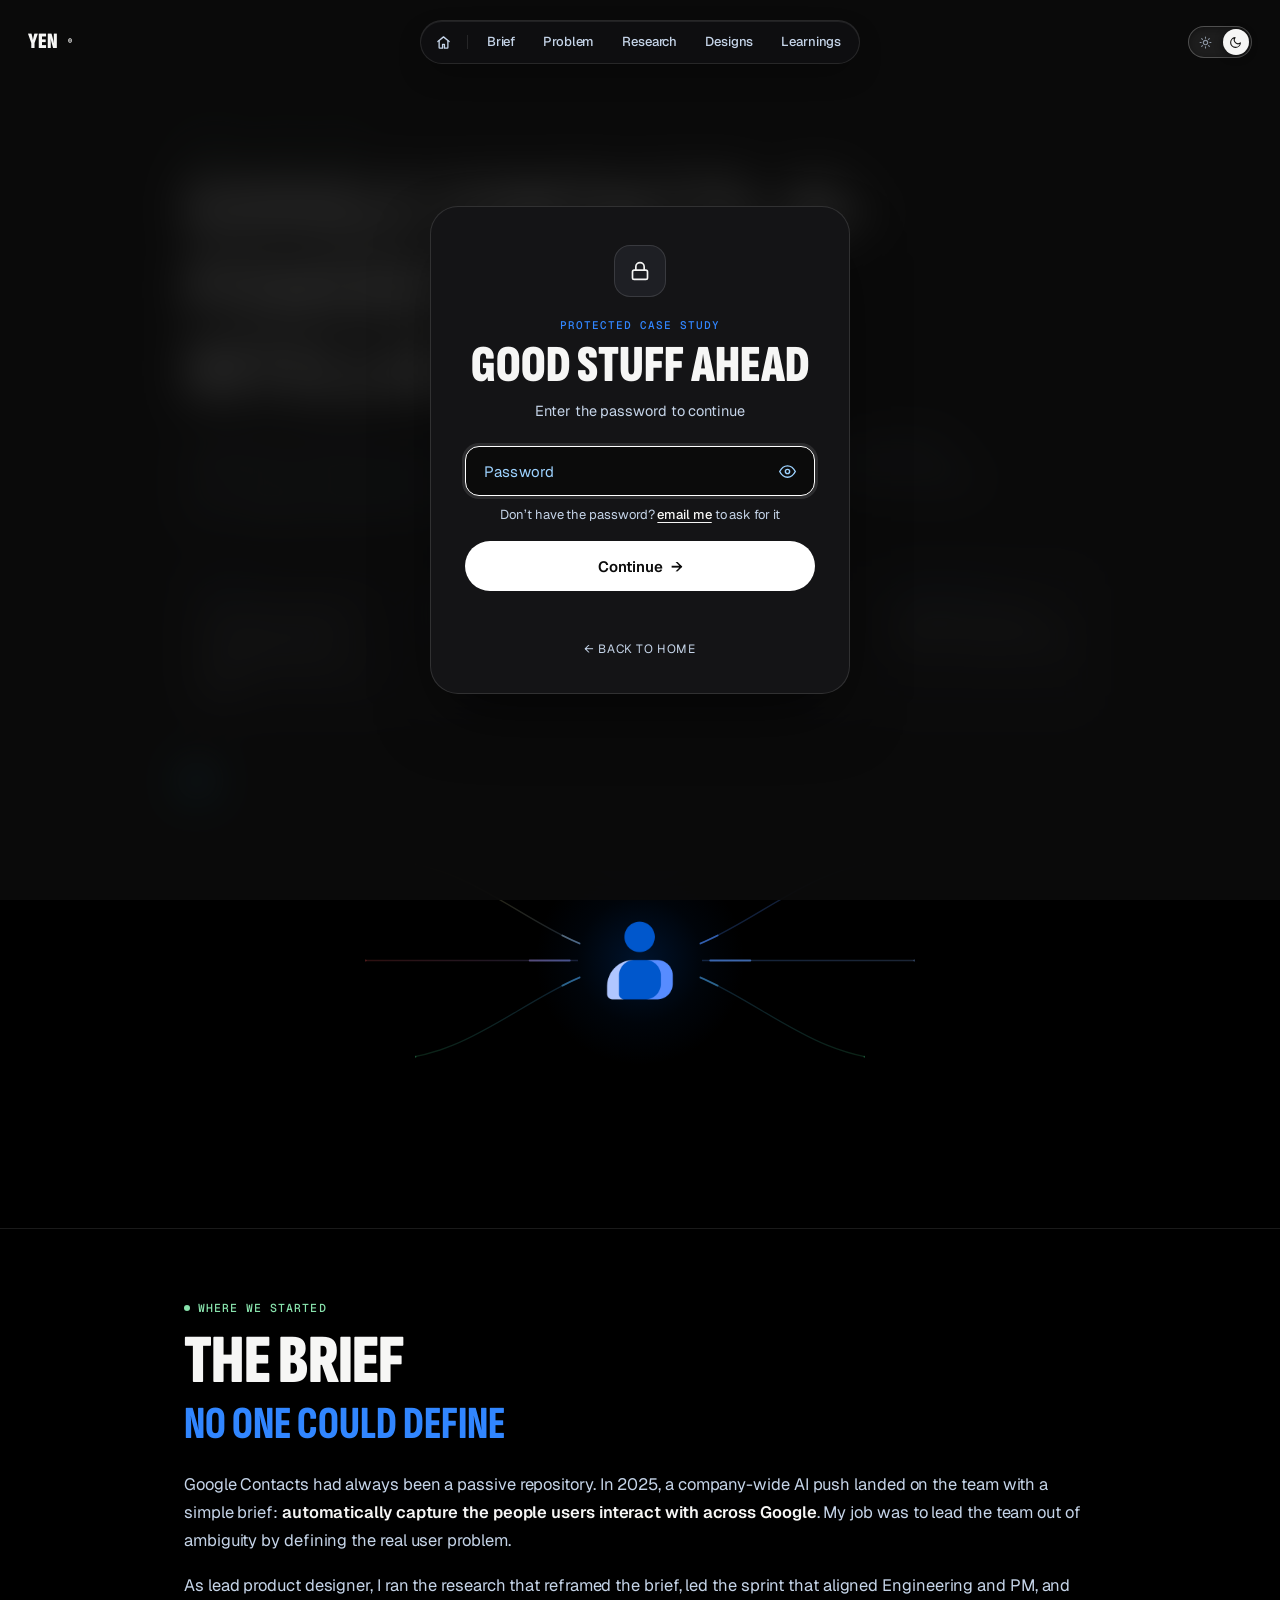
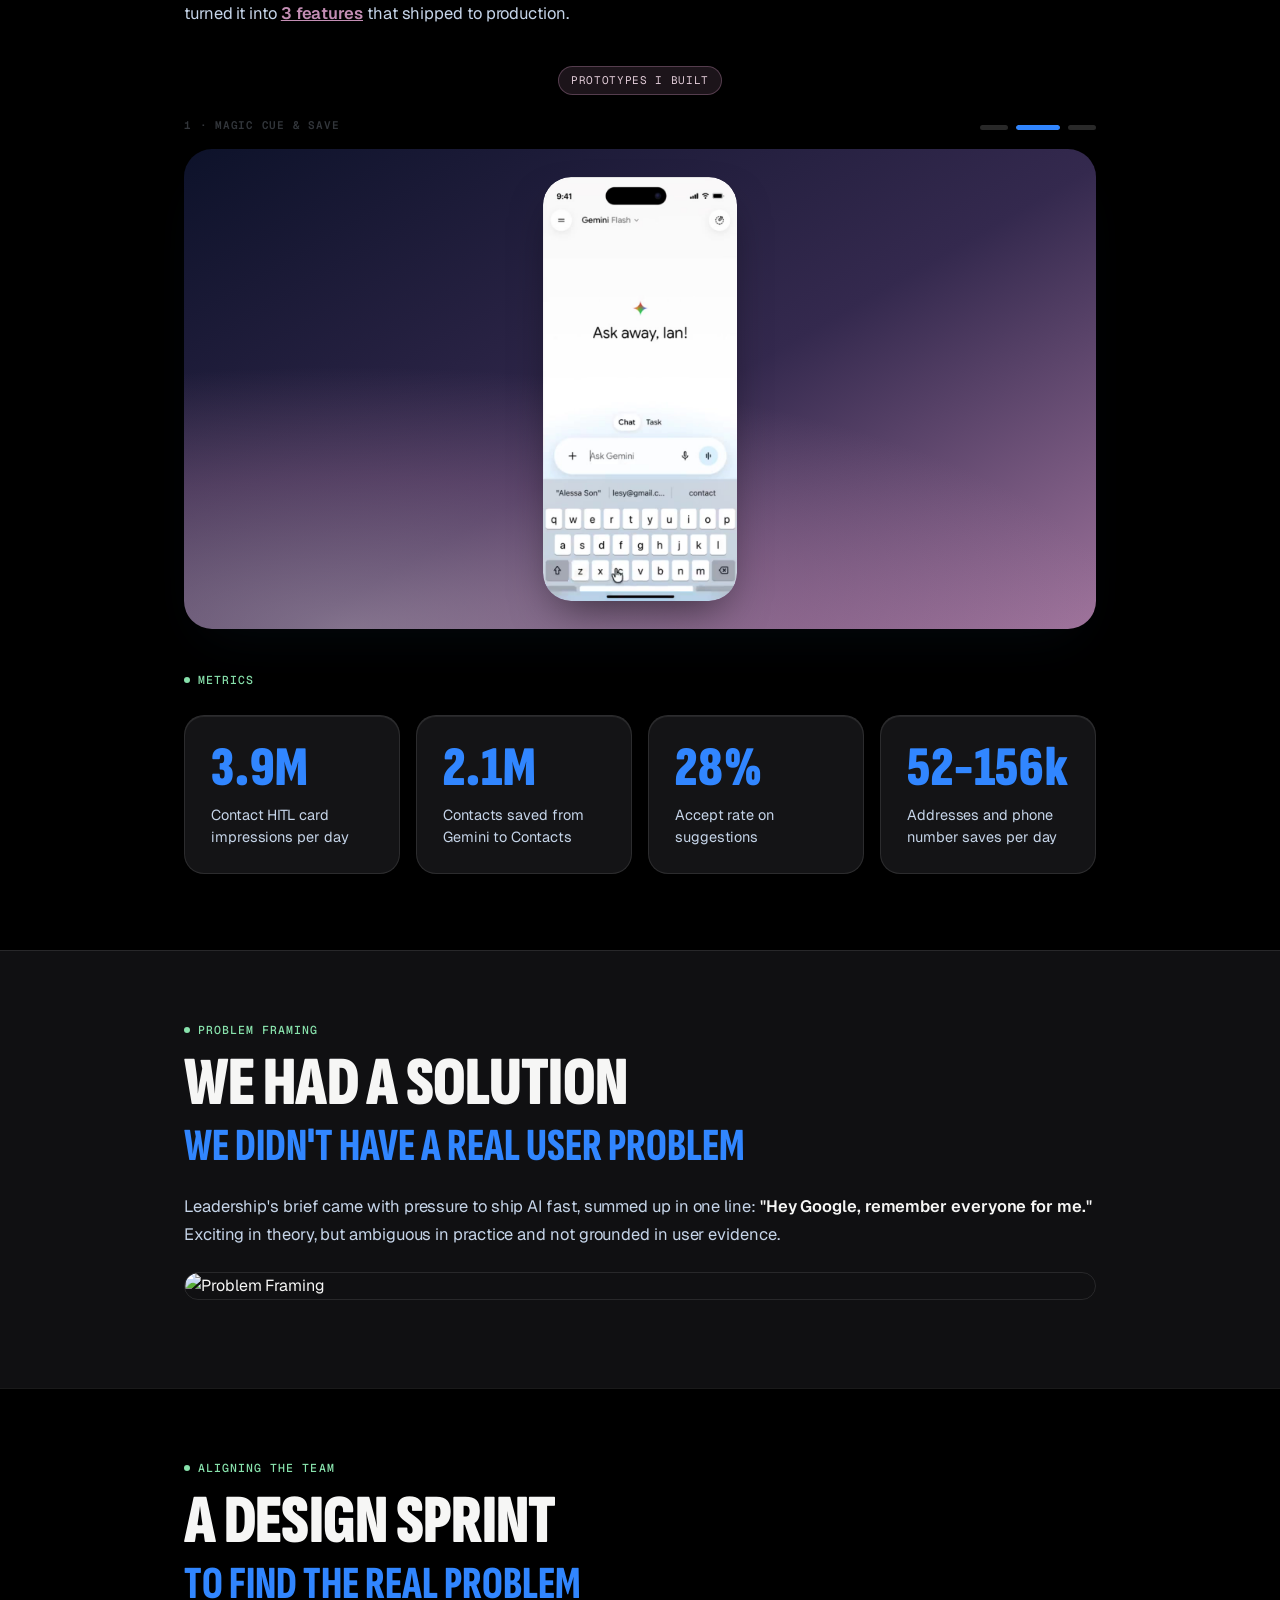
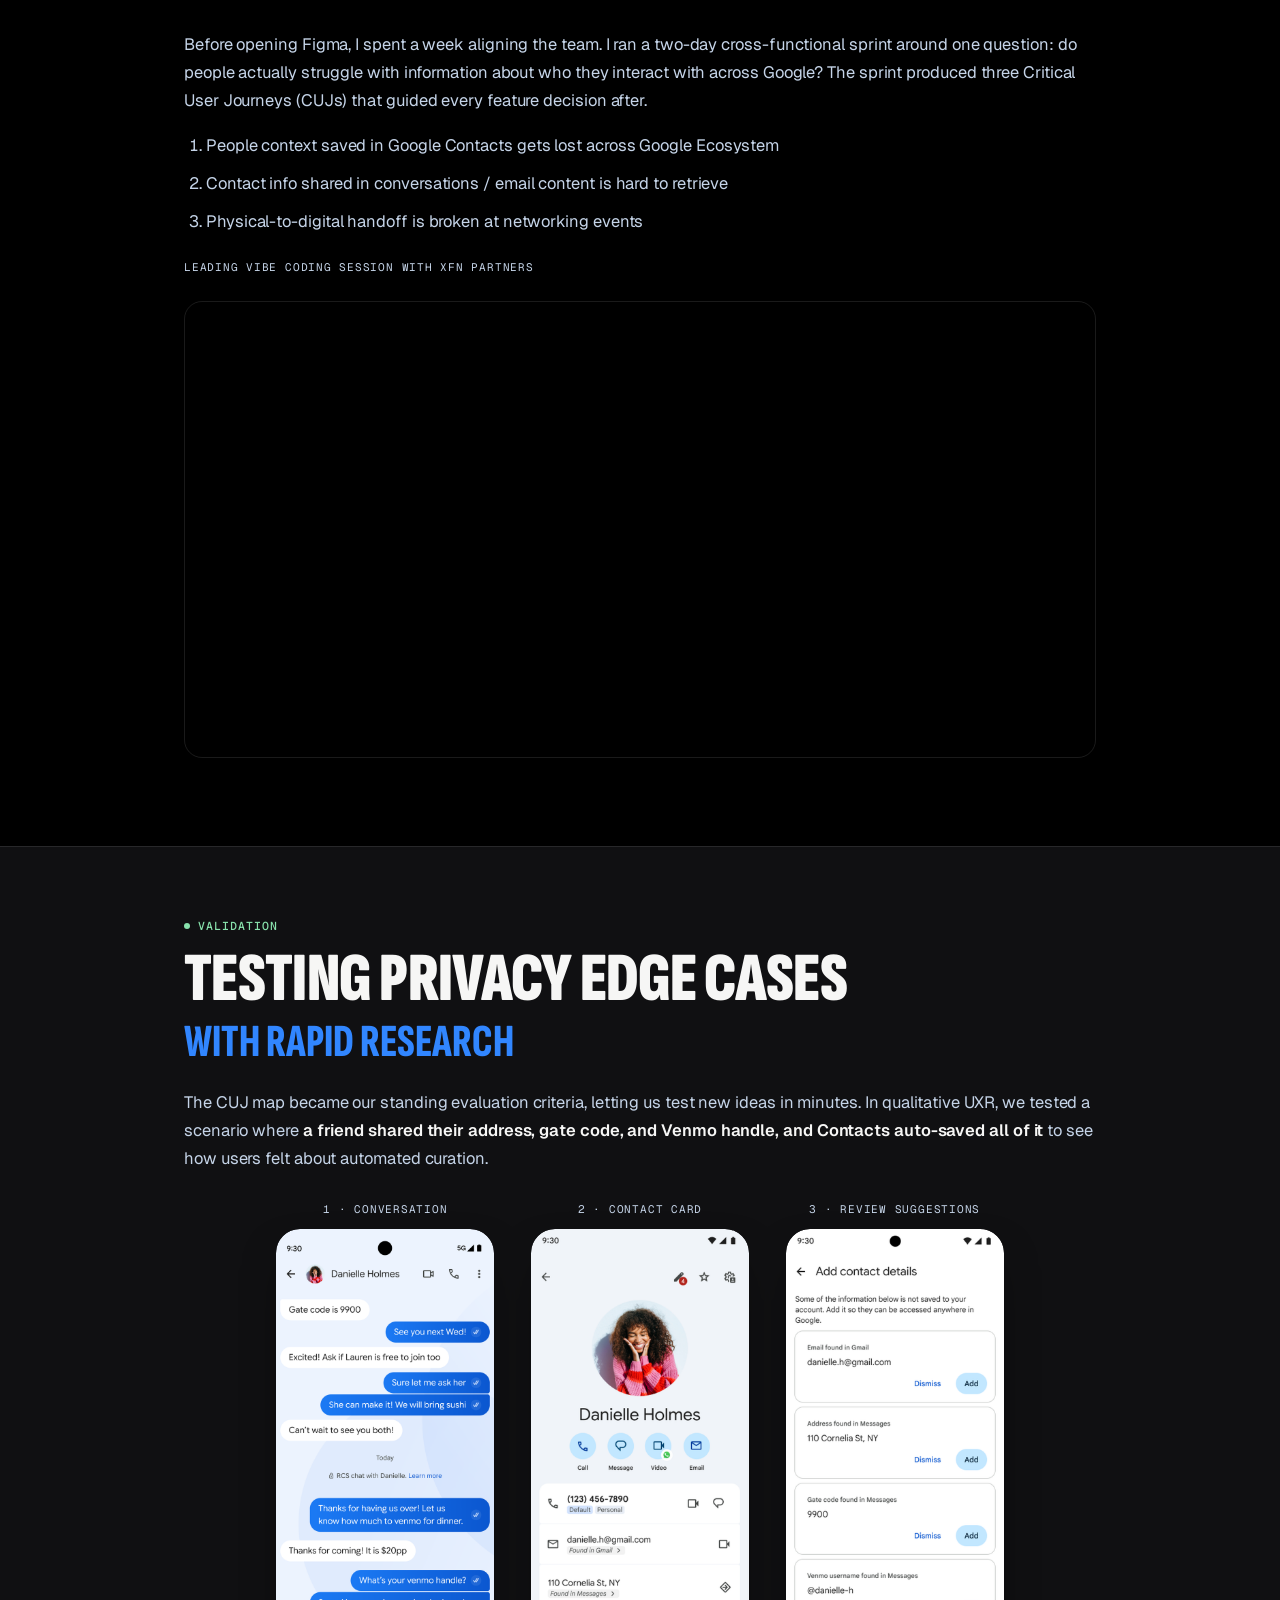
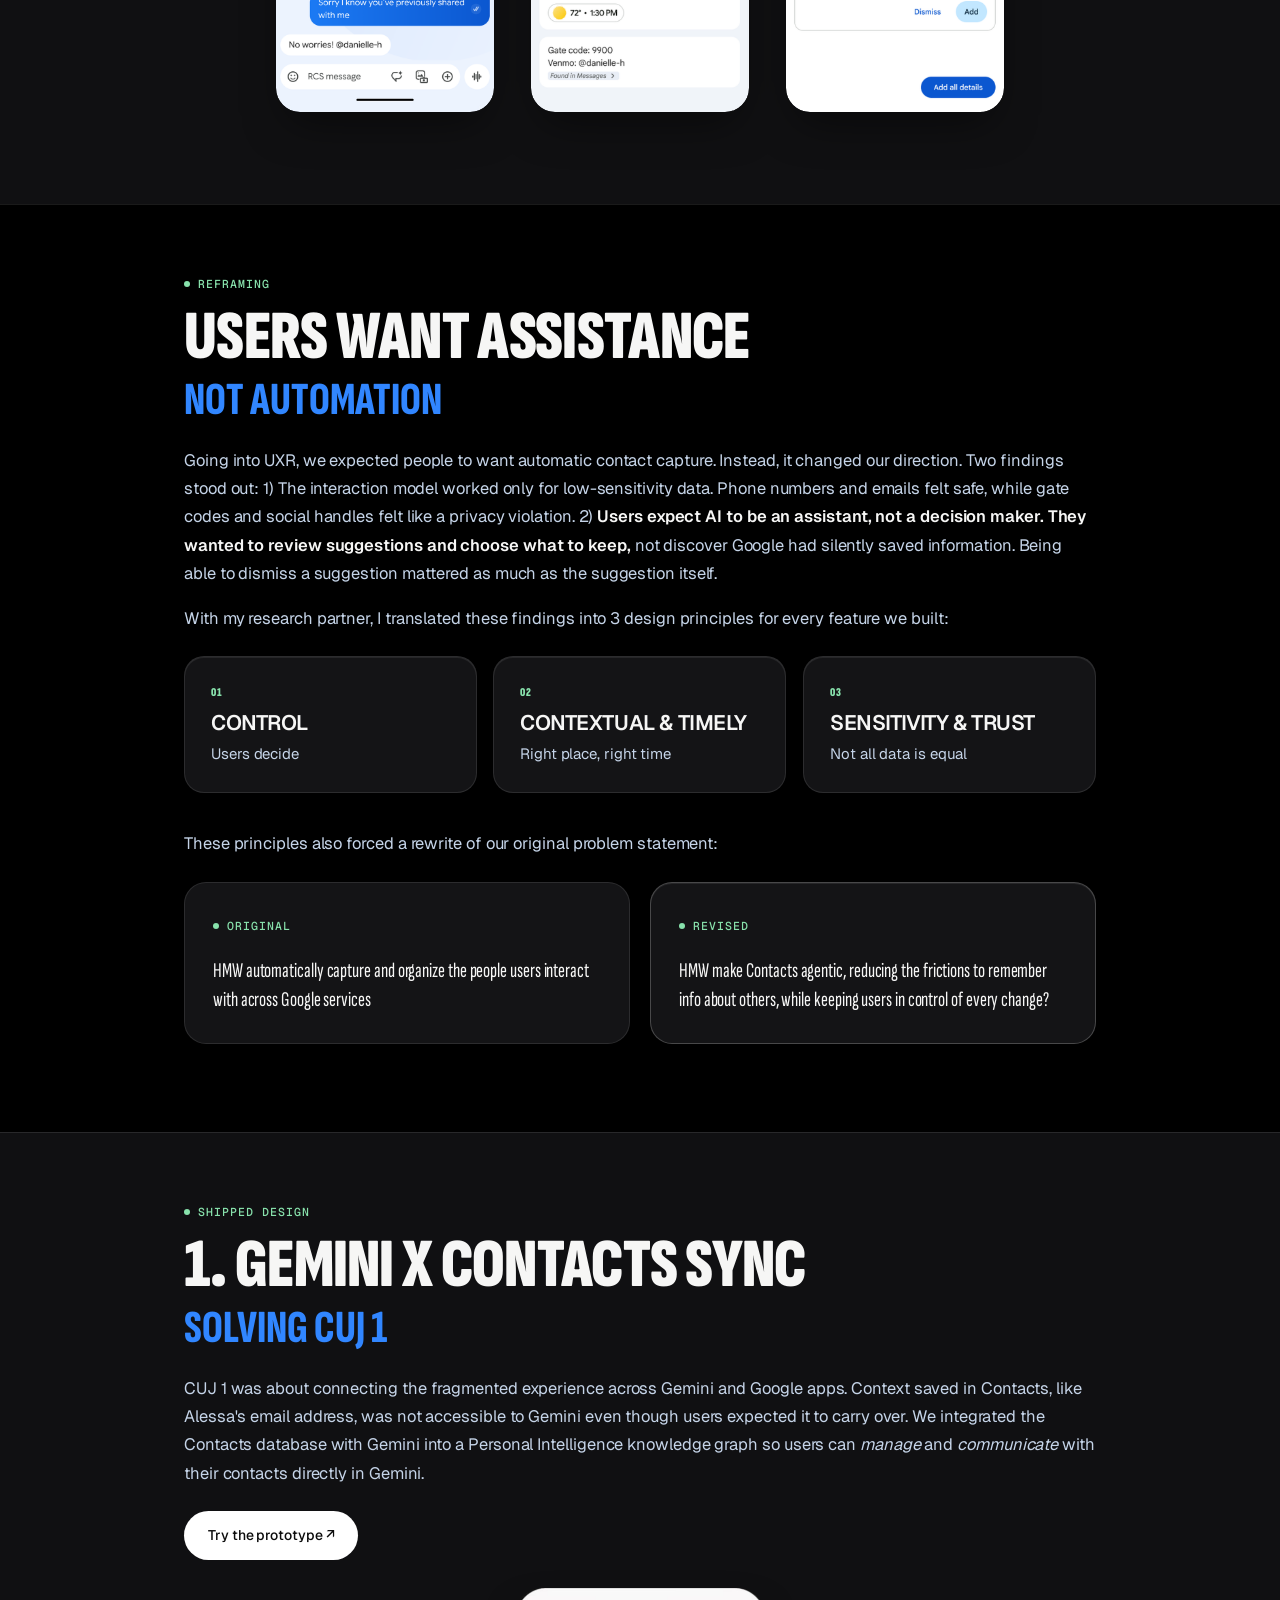
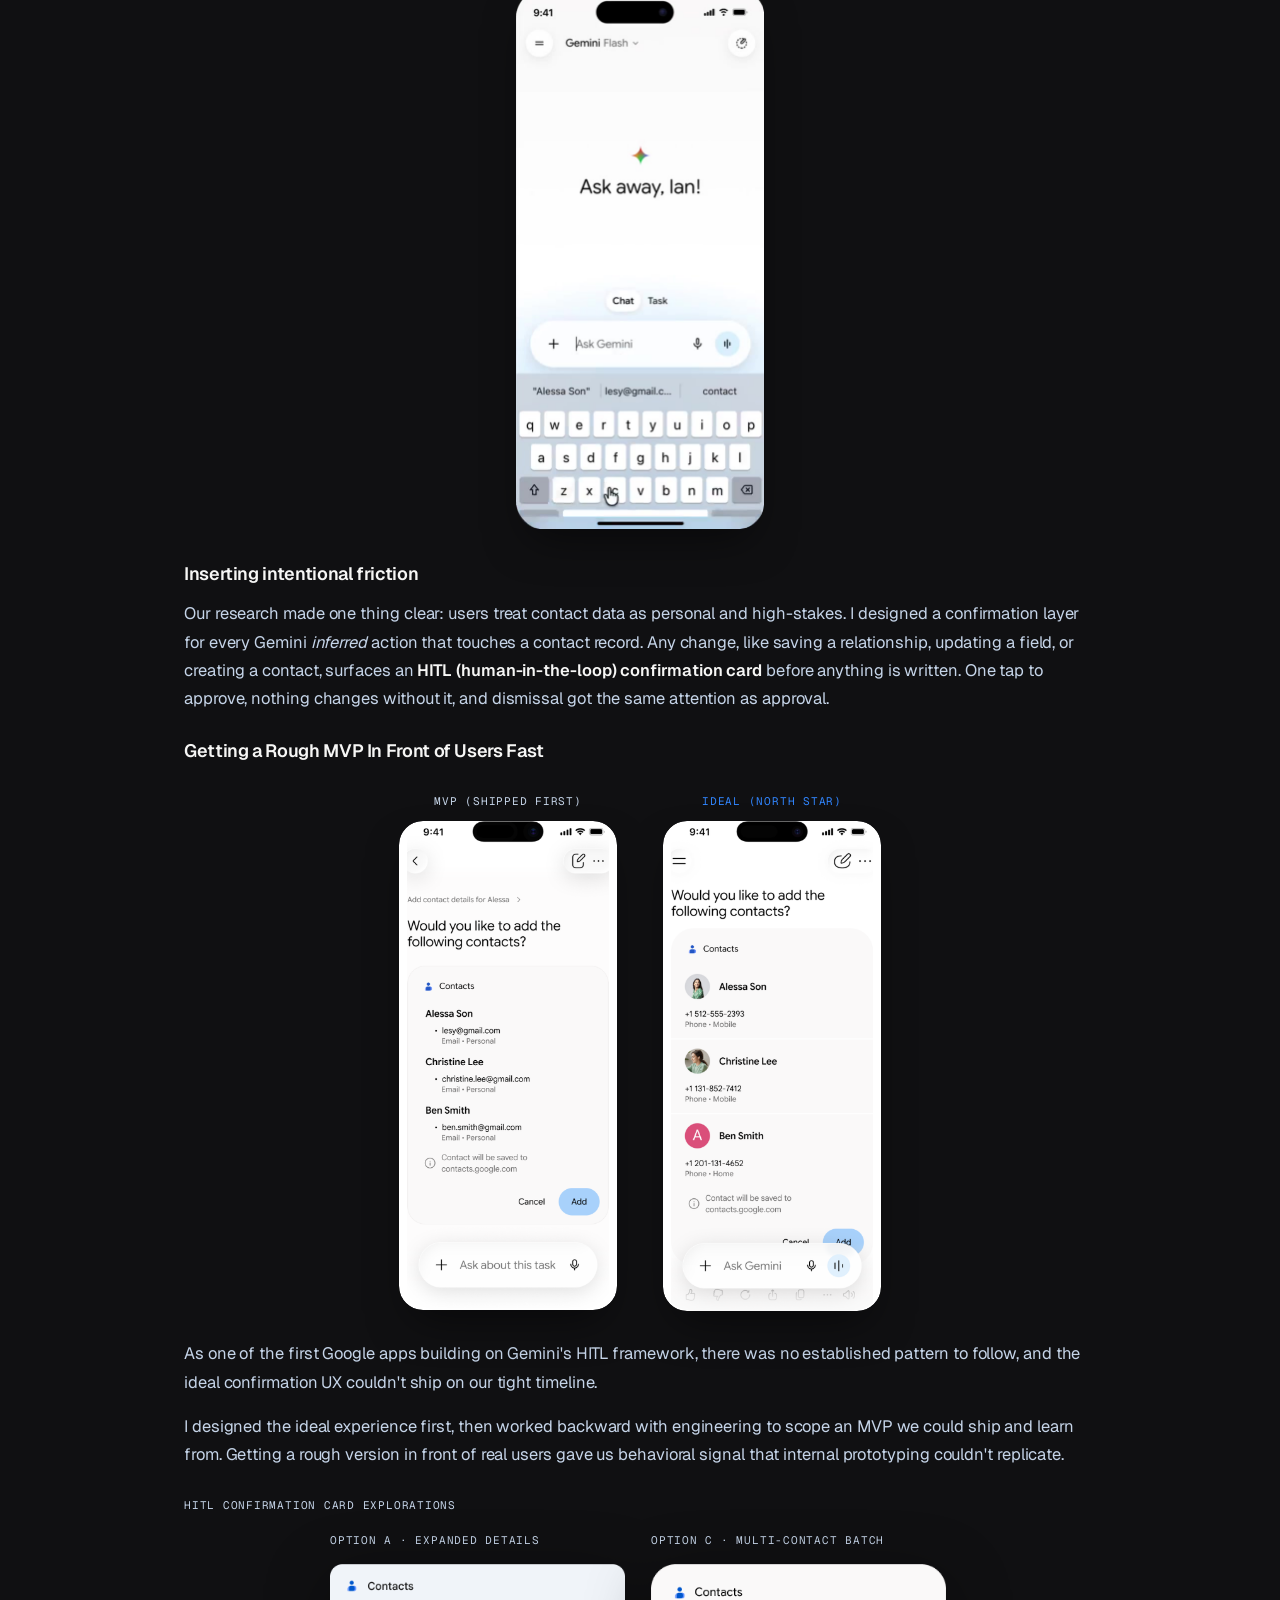
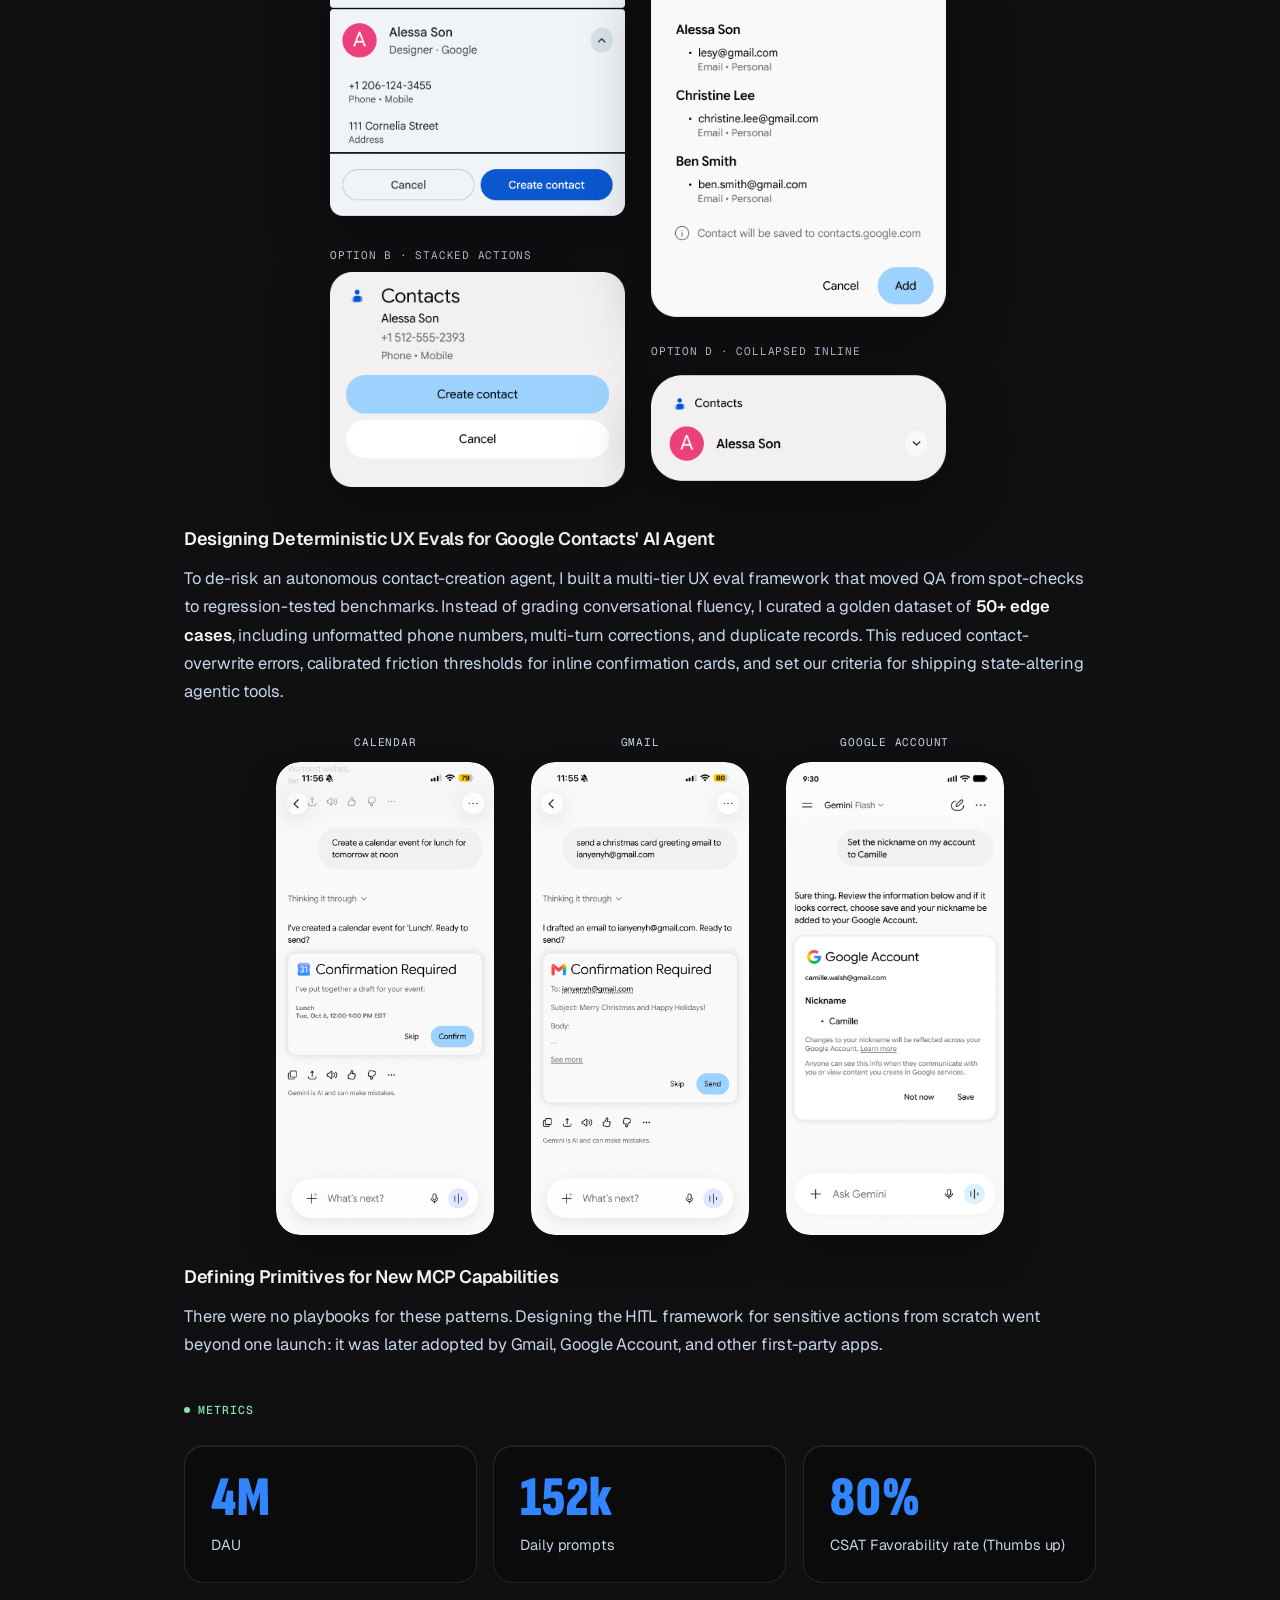
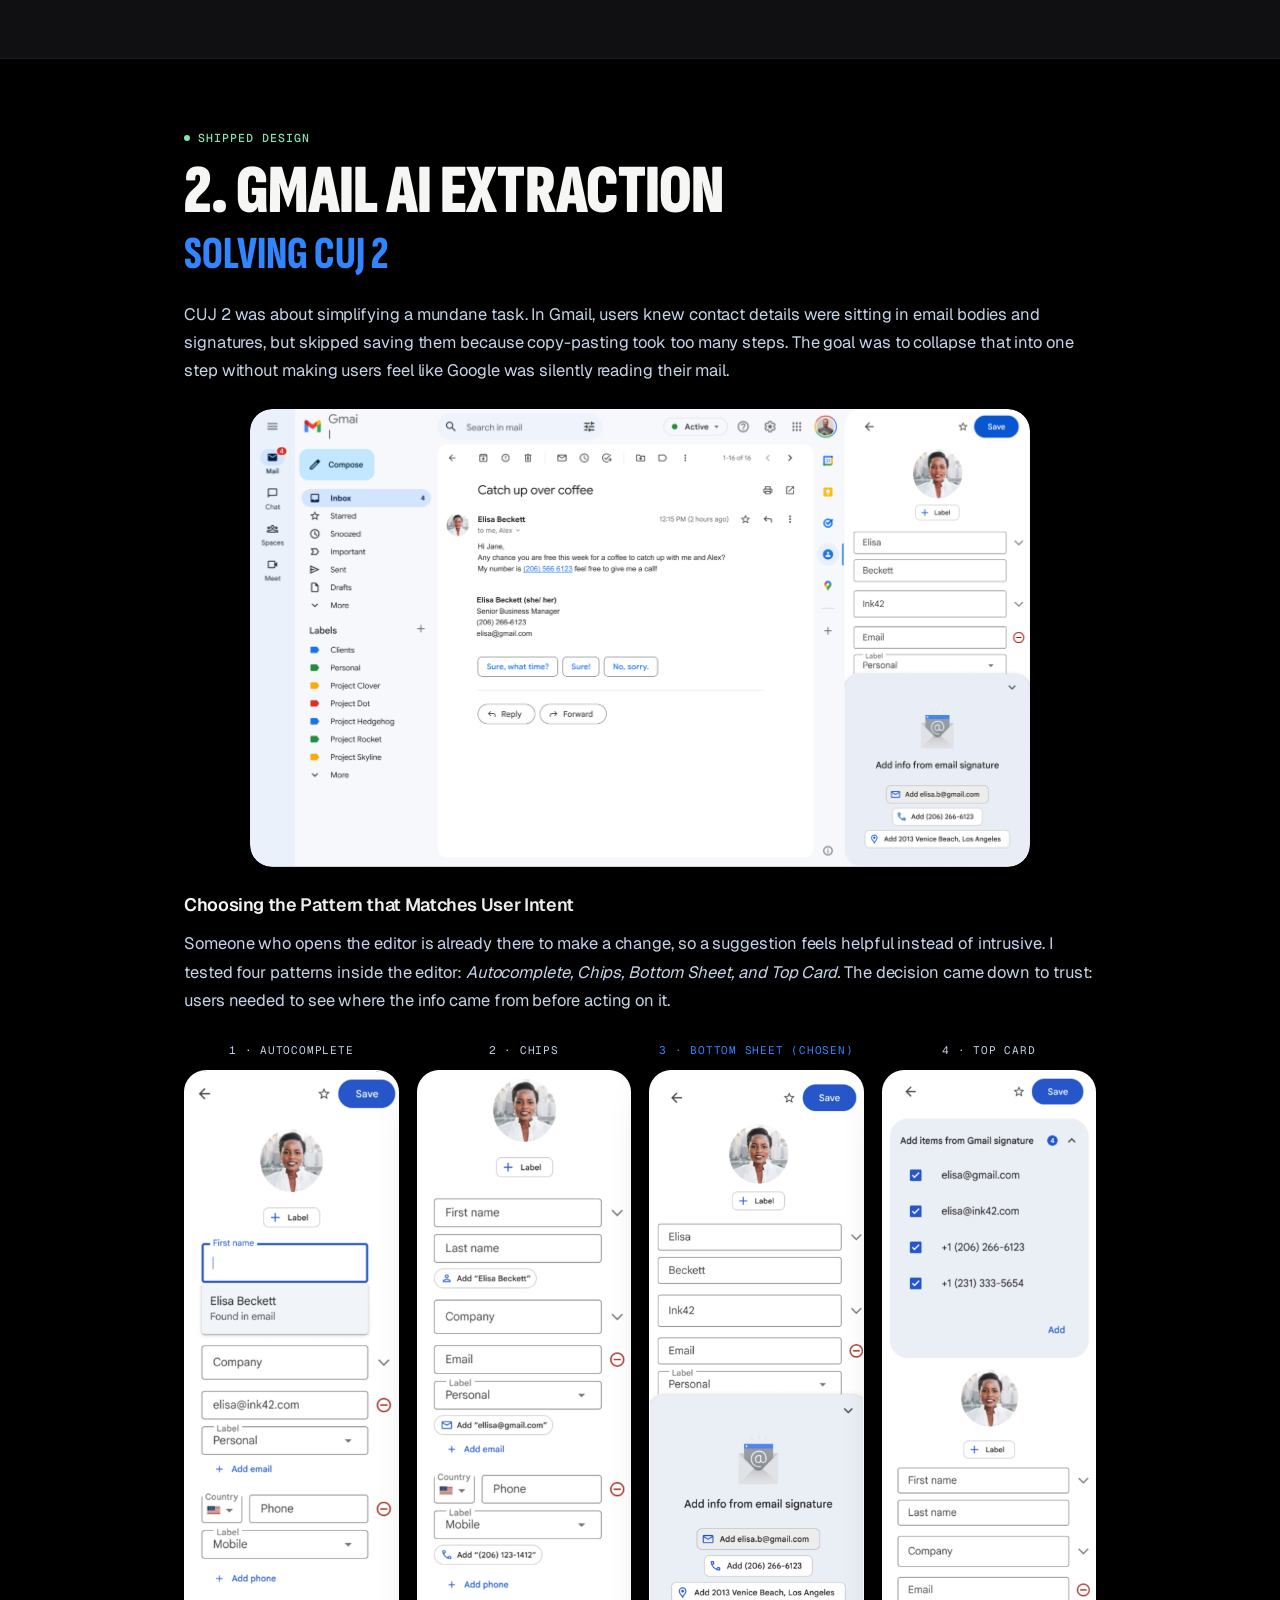
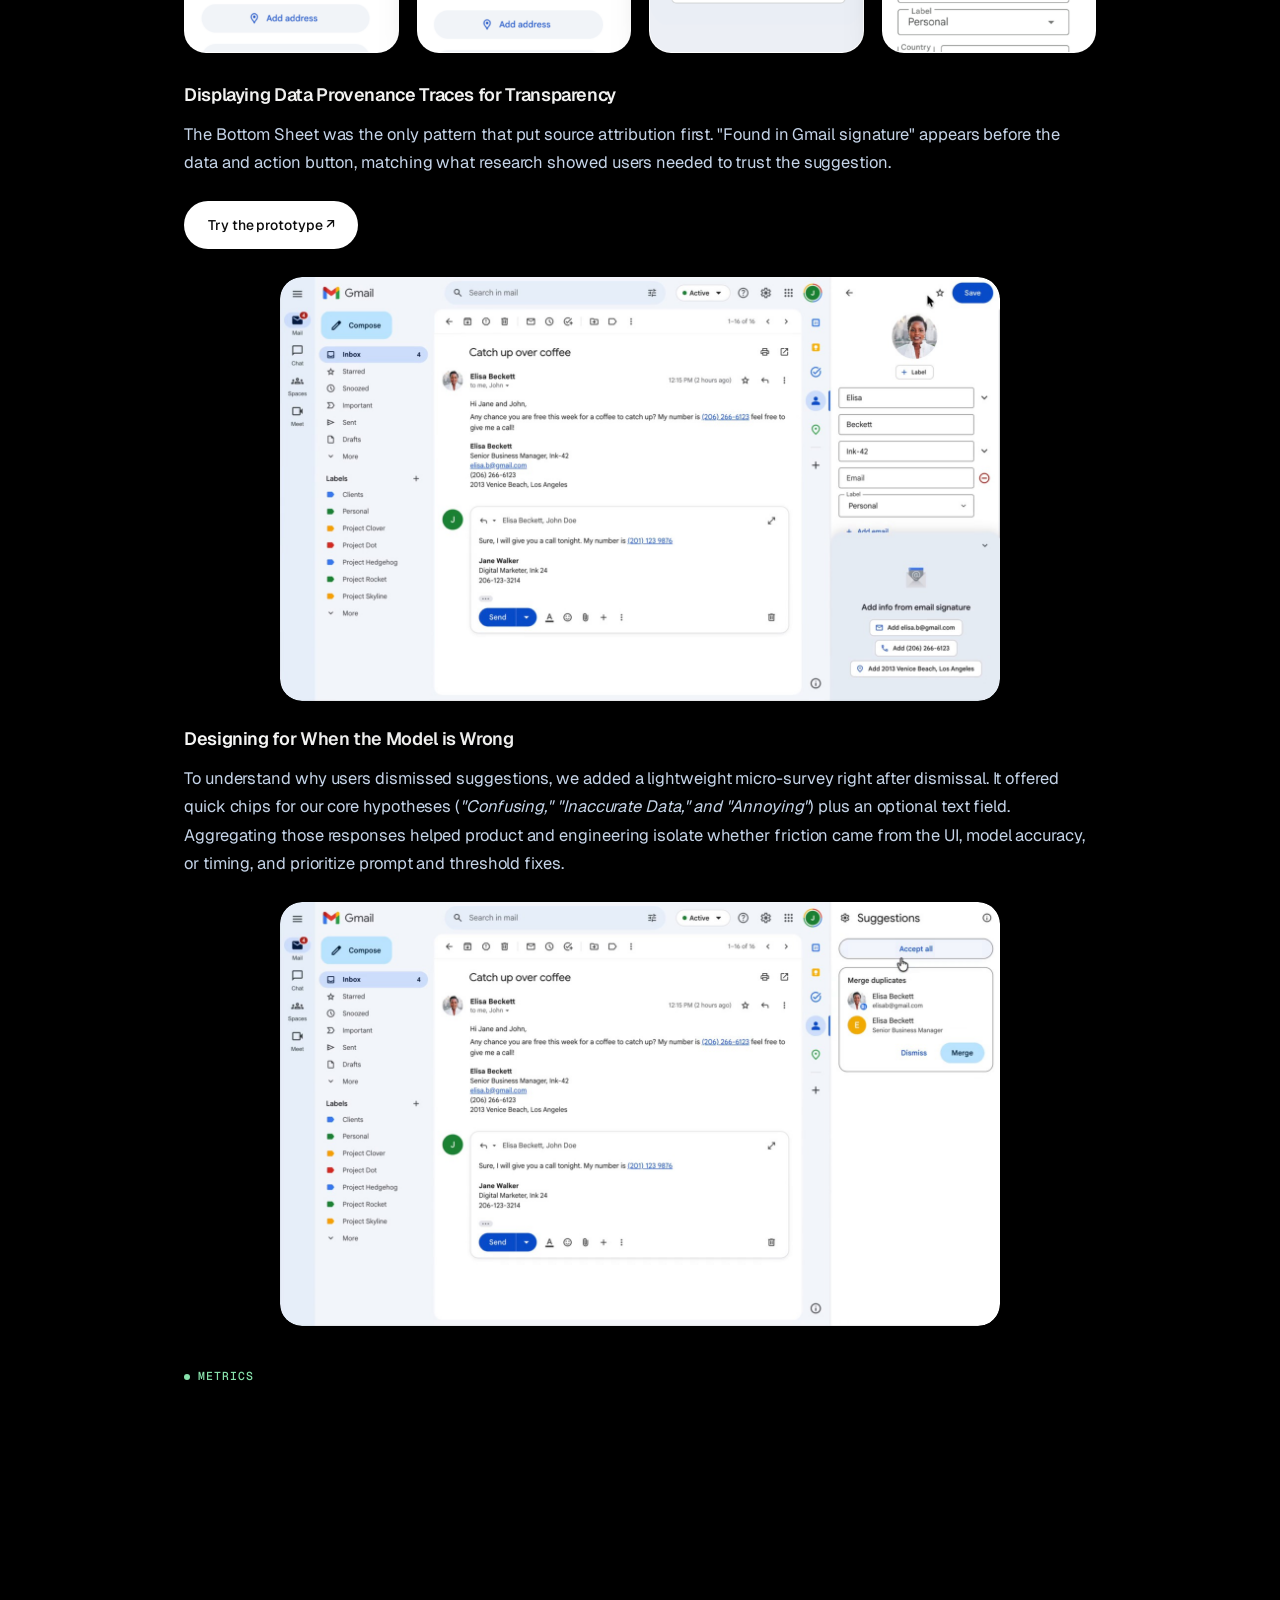
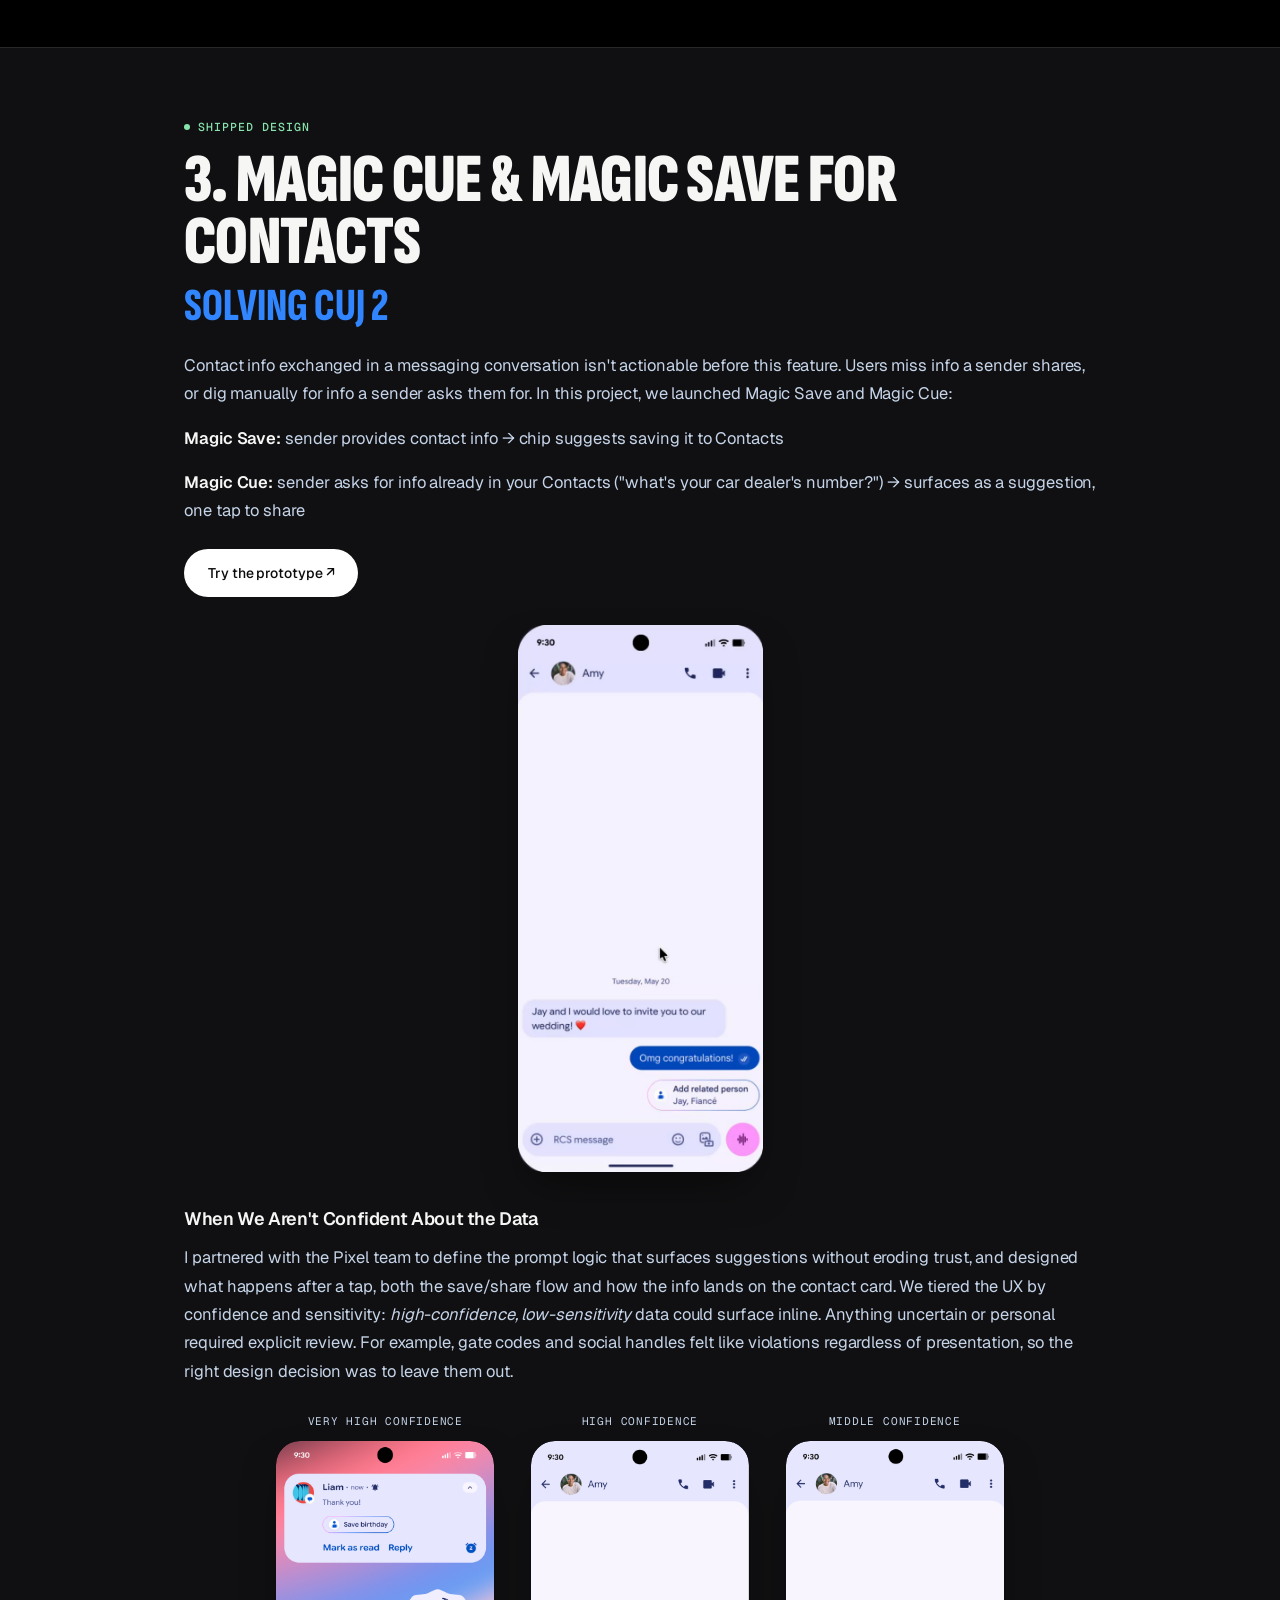
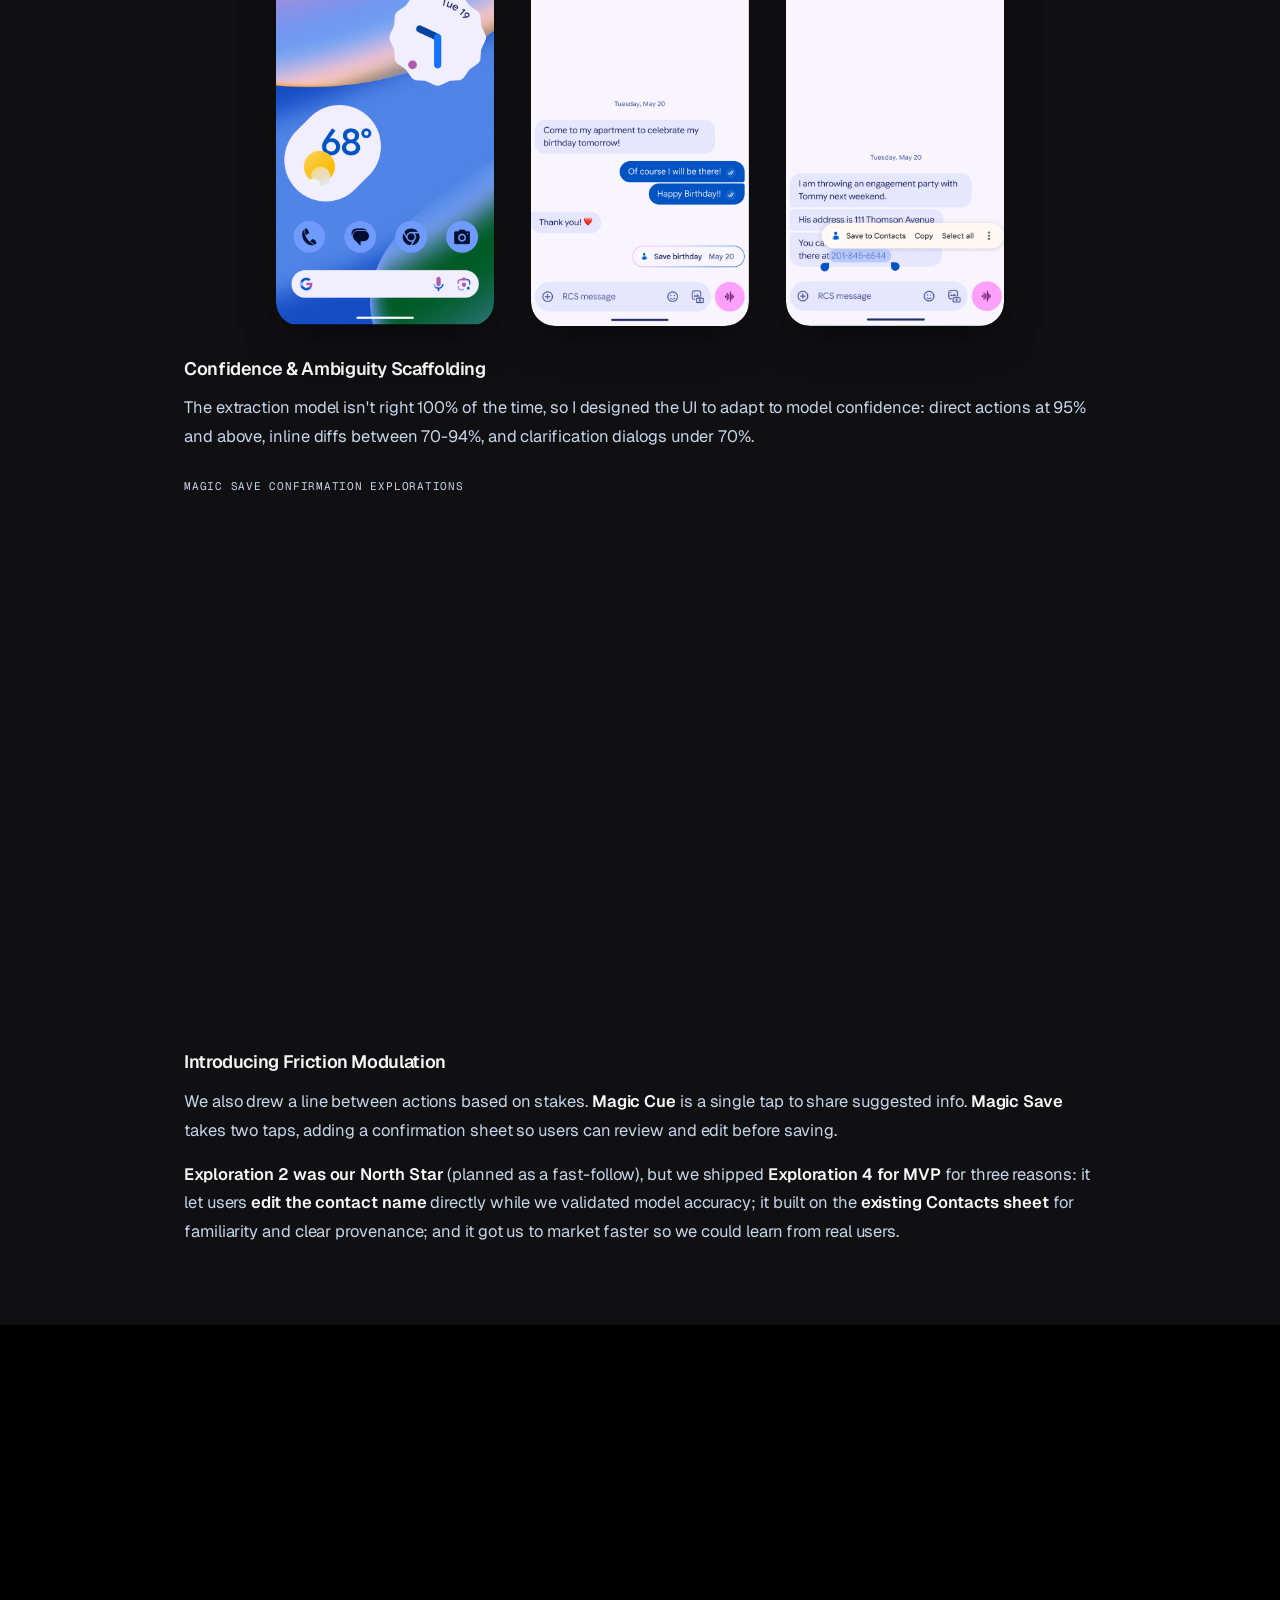
==== commit 41f36e98: "Link case study menu Home icon directly to Work section (index.html#work)" ====
--- a/ai-in-contacts.html
+++ b/ai-in-contacts.html
@@ -43,7 +43,7 @@
     <div class="leo-nav-highlight" aria-hidden="true"></div>
     <span class="leo-nav-progress-bar" aria-hidden="true"></span>
 
-    <a href="index.html" class="leo-nav-link leo-nav-home-icon" data-nav-hover aria-label="Back to home" title="Home">
+    <a href="index.html#work" class="leo-nav-link leo-nav-home-icon" data-nav-hover aria-label="Back to home" title="Home">
       <svg width="15" height="15" viewBox="0 0 24 24" fill="none" stroke="currentColor" stroke-width="2.1" stroke-linecap="round" stroke-linejoin="round" aria-hidden="true"><path d="M3 10.5L12 3l9 7.5"></path><path d="M5 9.5V20a1 1 0 0 0 1 1h4.5v-6h3v6H18a1 1 0 0 0 1-1V9.5"></path></svg>
     </a>
 
--- a/foldfolio.css
+++ b/foldfolio.css
@@ -485,6 +485,15 @@
   margin-left: 1px;
 }
 
+body.is-fold-mode[data-theme="light"] .leo-nav-logo-ring circle.ring-progress {
+  stroke: url(#iyRingGradLight);
+}
+body.is-fold-mode[data-theme="dark"] .leo-nav-logo-ring circle.ring-progress {
+  stroke: url(#iyRingGradDark);
+  filter: drop-shadow(0 0 4px rgba(49, 134, 255, 0.55));
+}
+
+body.is-fold-mode .leo-nav,
 body.case-study-body .leo-nav {
   overflow: hidden;
   padding: 5px;
@@ -504,9 +513,16 @@
   will-change: transform;
 }
 
-body.case-study-body[data-theme="dark"] .leo-nav-progress-bar {
+body[data-theme="dark"] .leo-nav-progress-bar {
   background: linear-gradient(90deg, #3186FF 0%, #9DD2FF 100%);
   box-shadow: 0 0 10px rgba(49, 134, 255, 0.55);
+}
+
+.leo-nav-monogram {
+  font-weight: 700;
+  letter-spacing: 0.04em;
+  color: var(--text-primary);
+  padding: 7px 11px;
 }
 
 .leo-nav-home-icon {
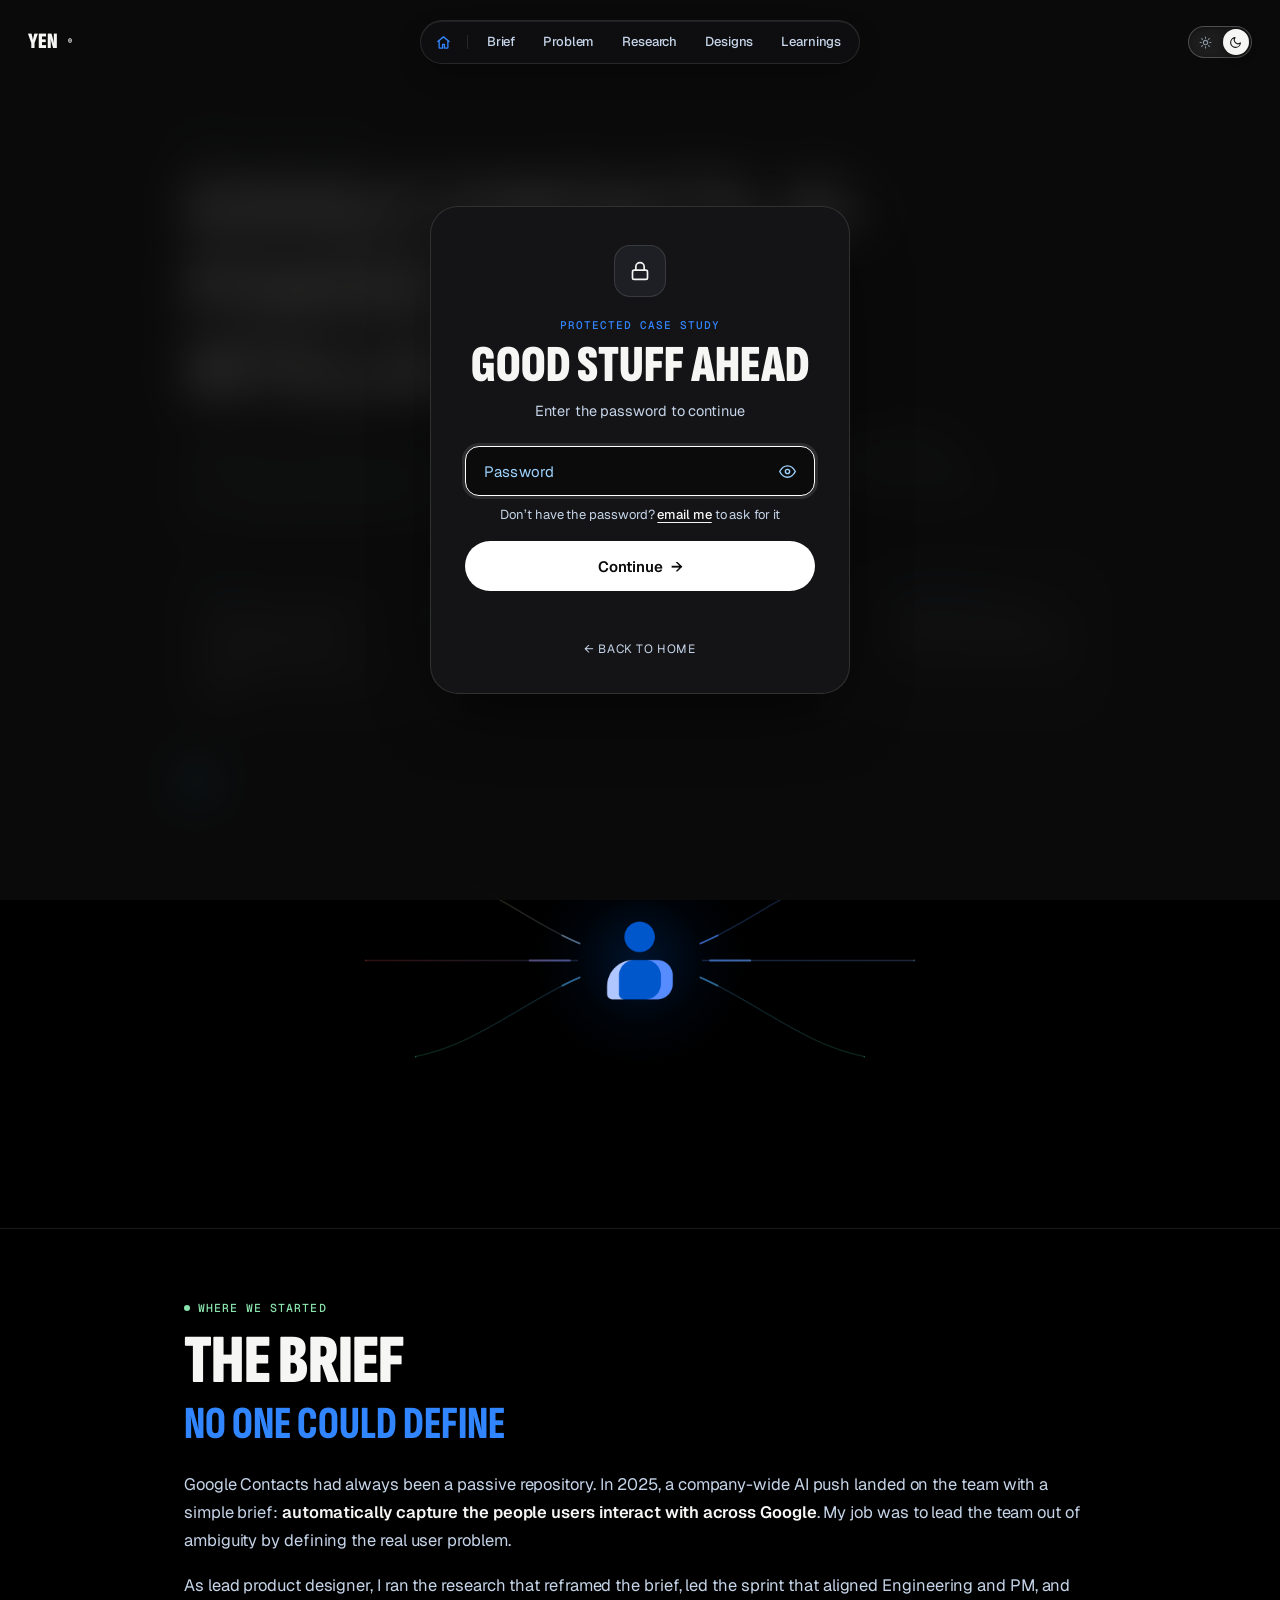
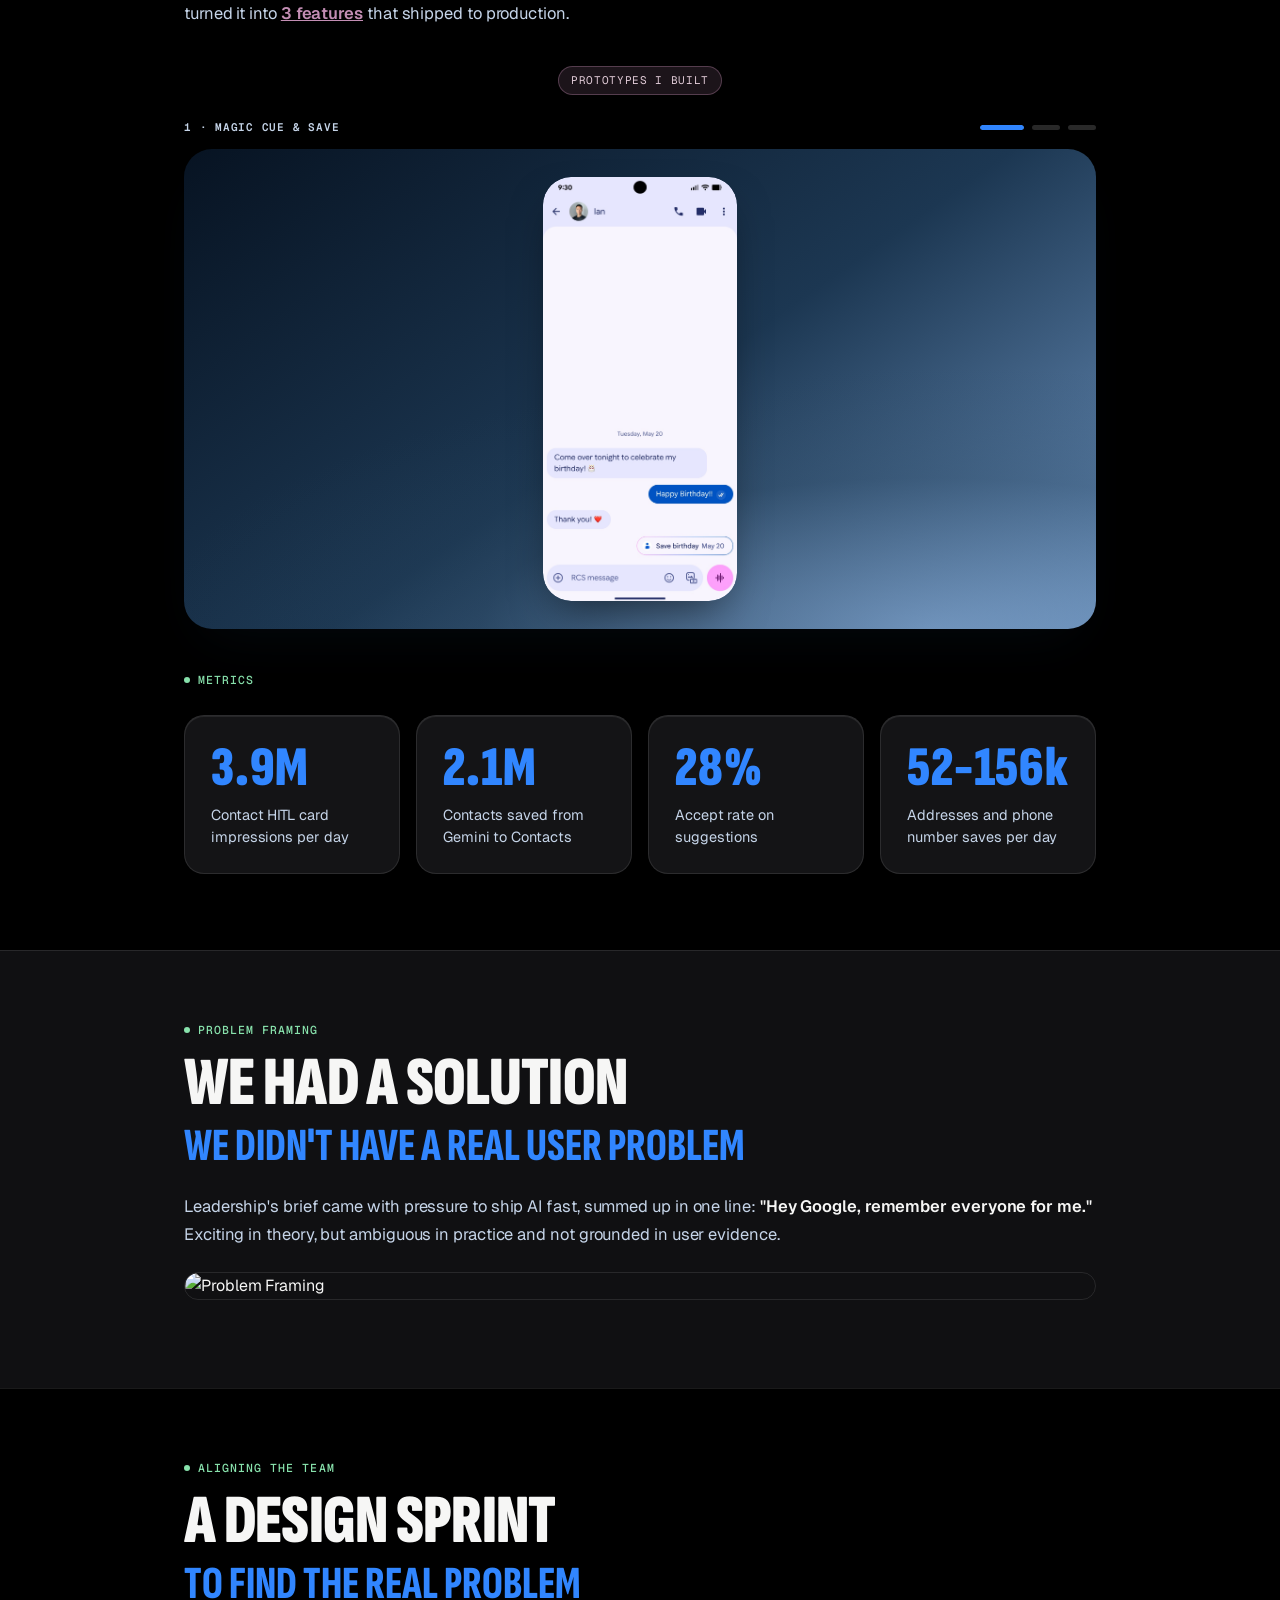
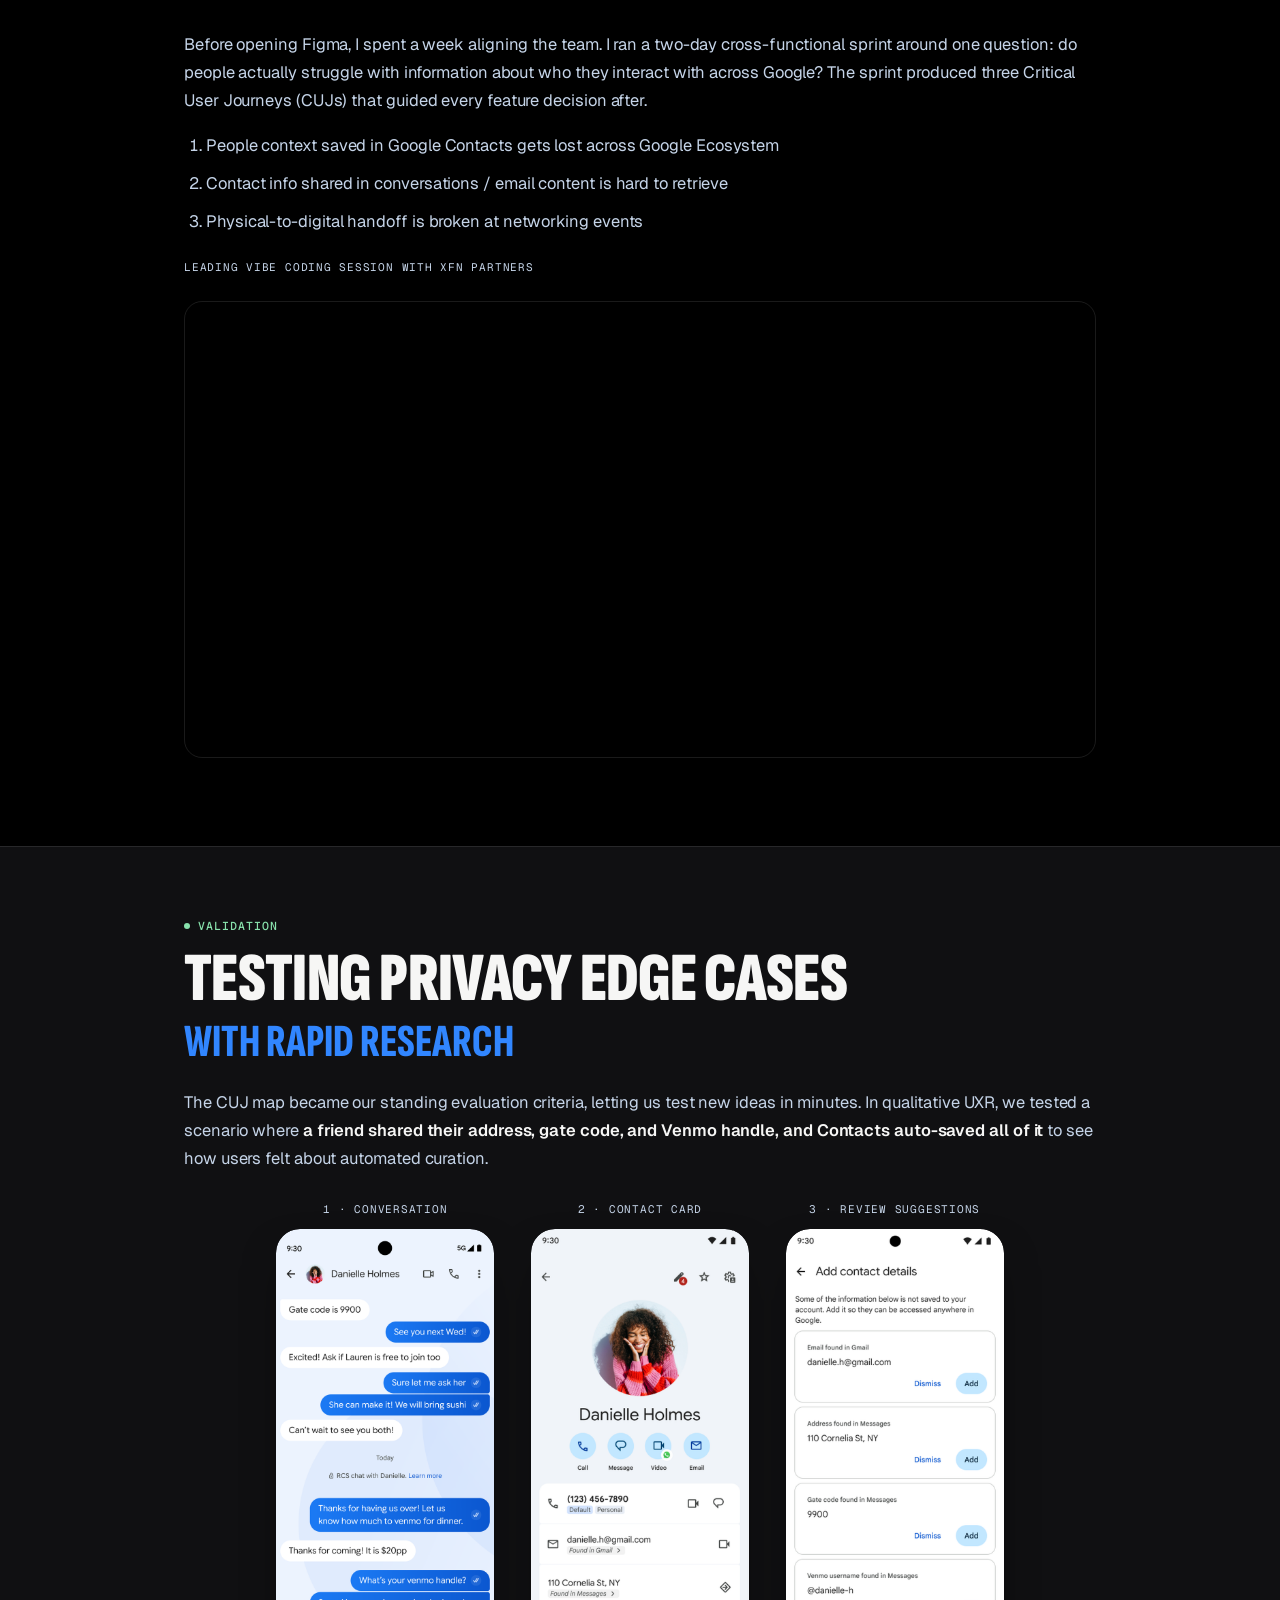
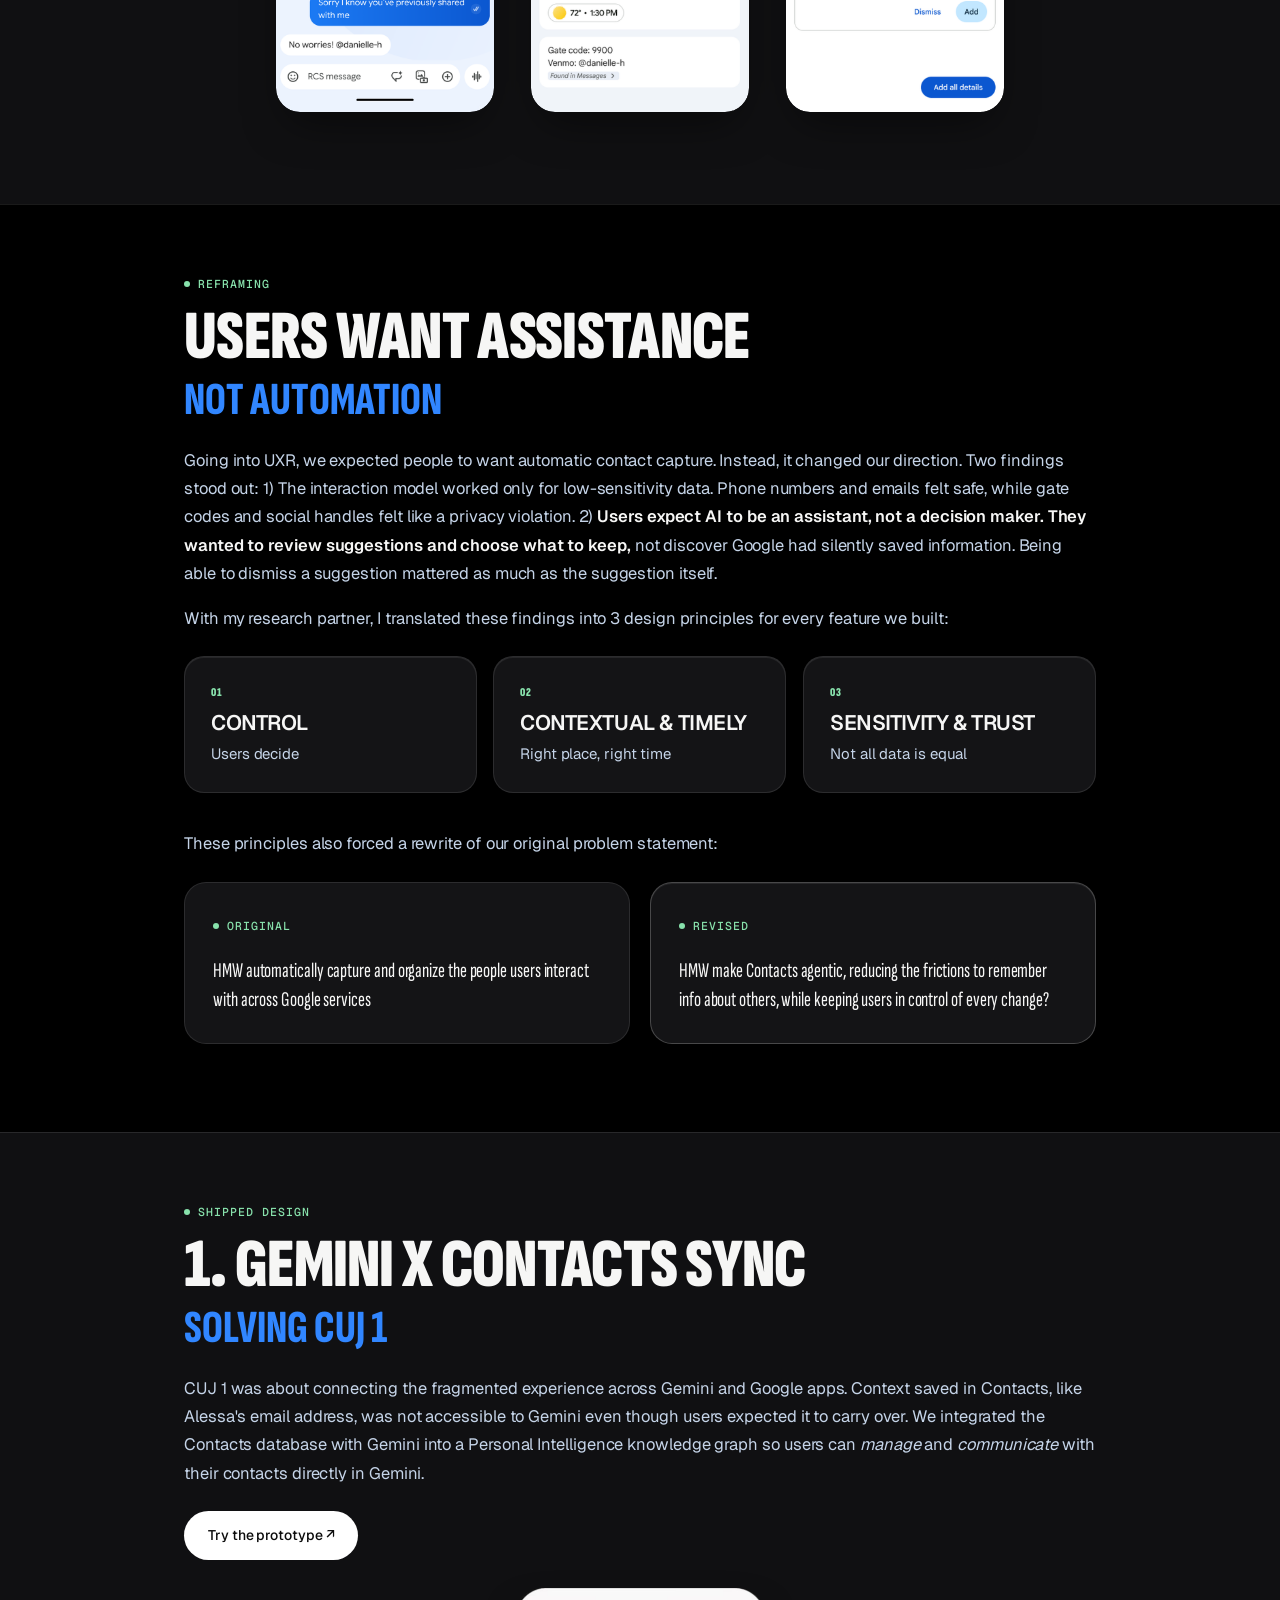
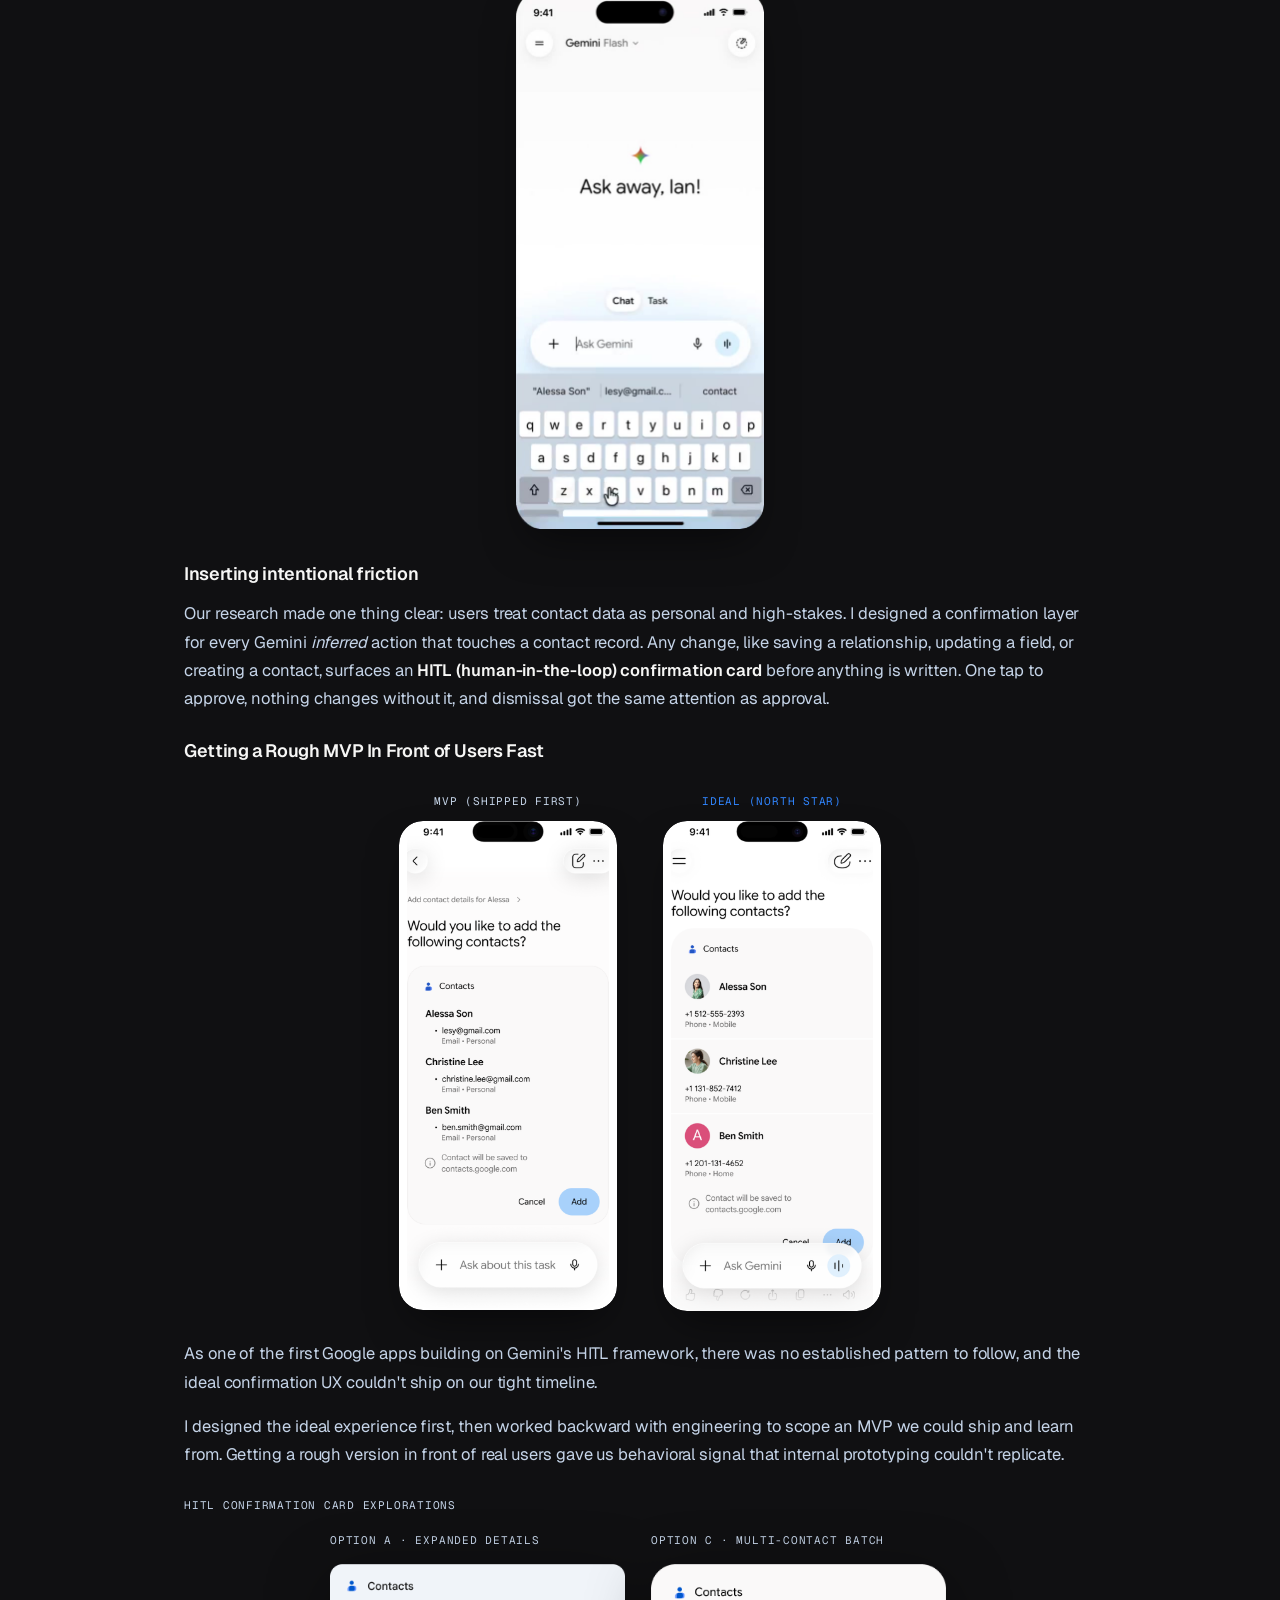
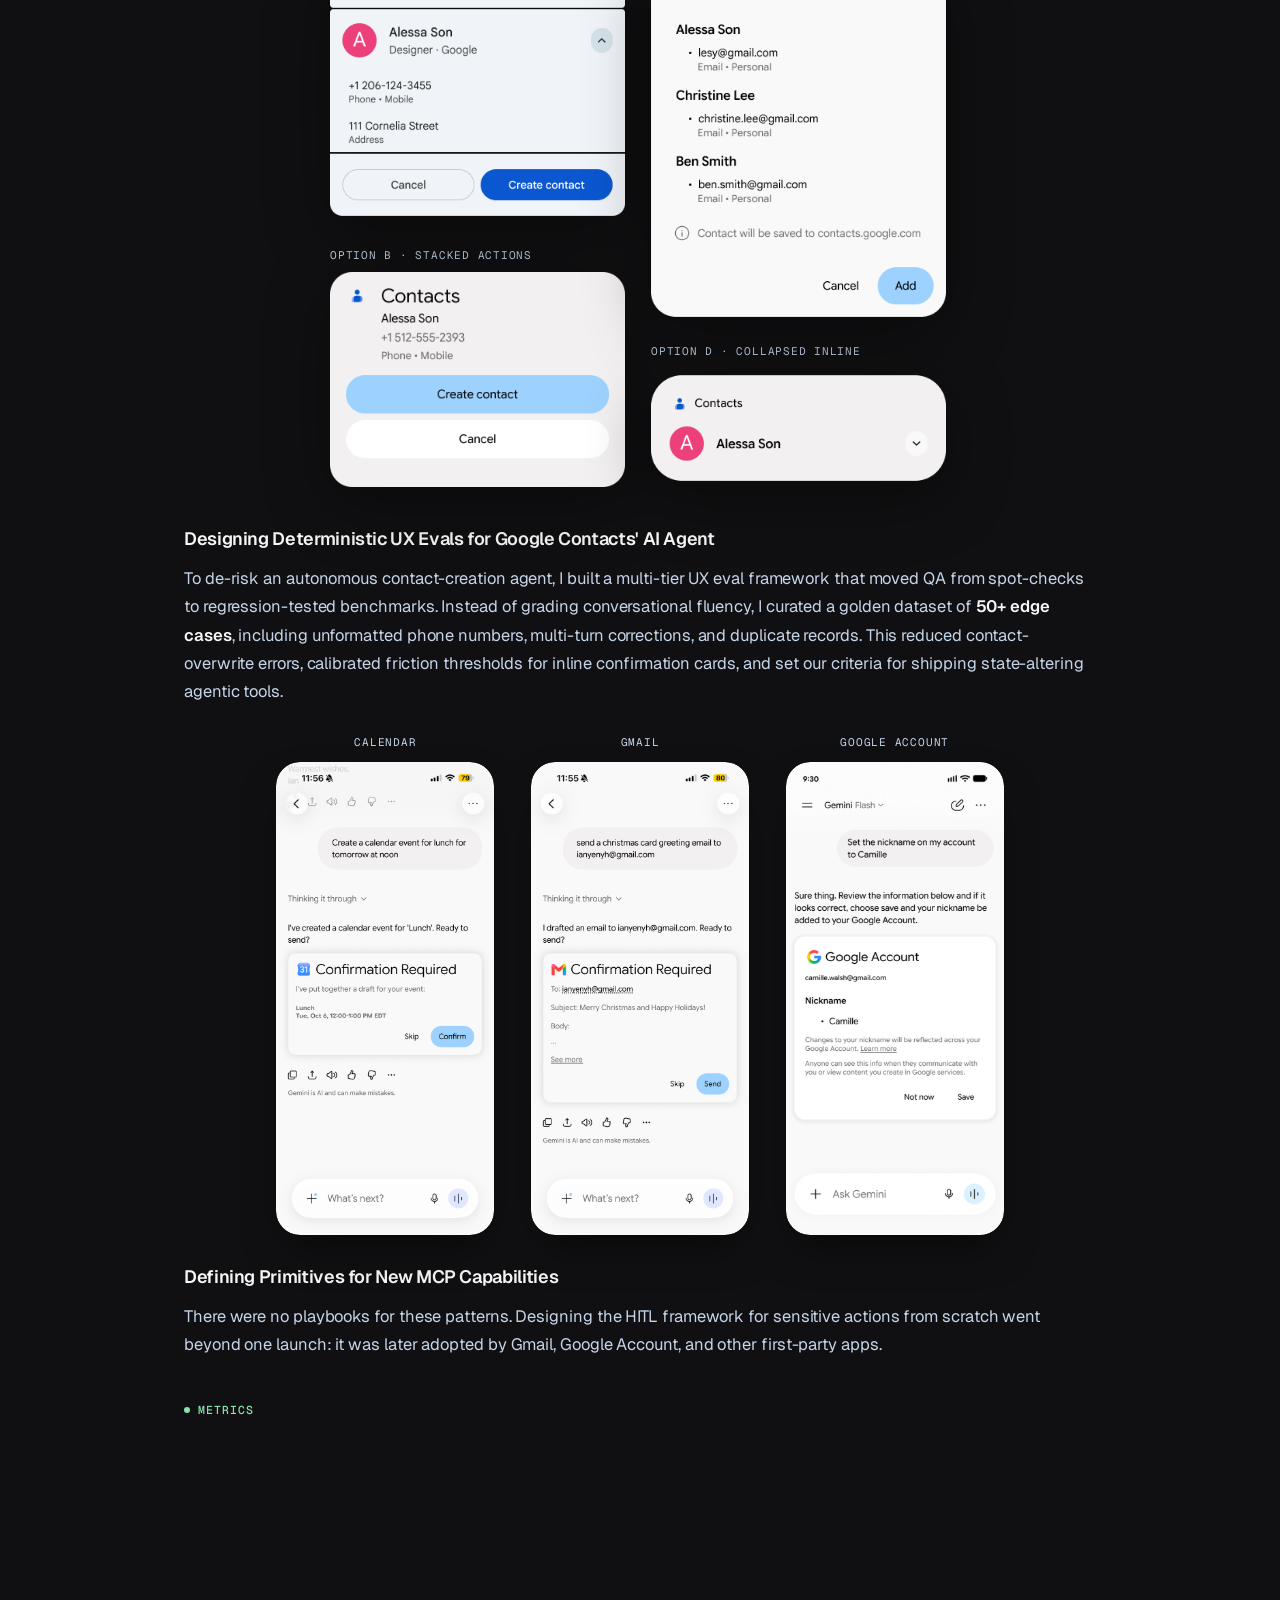
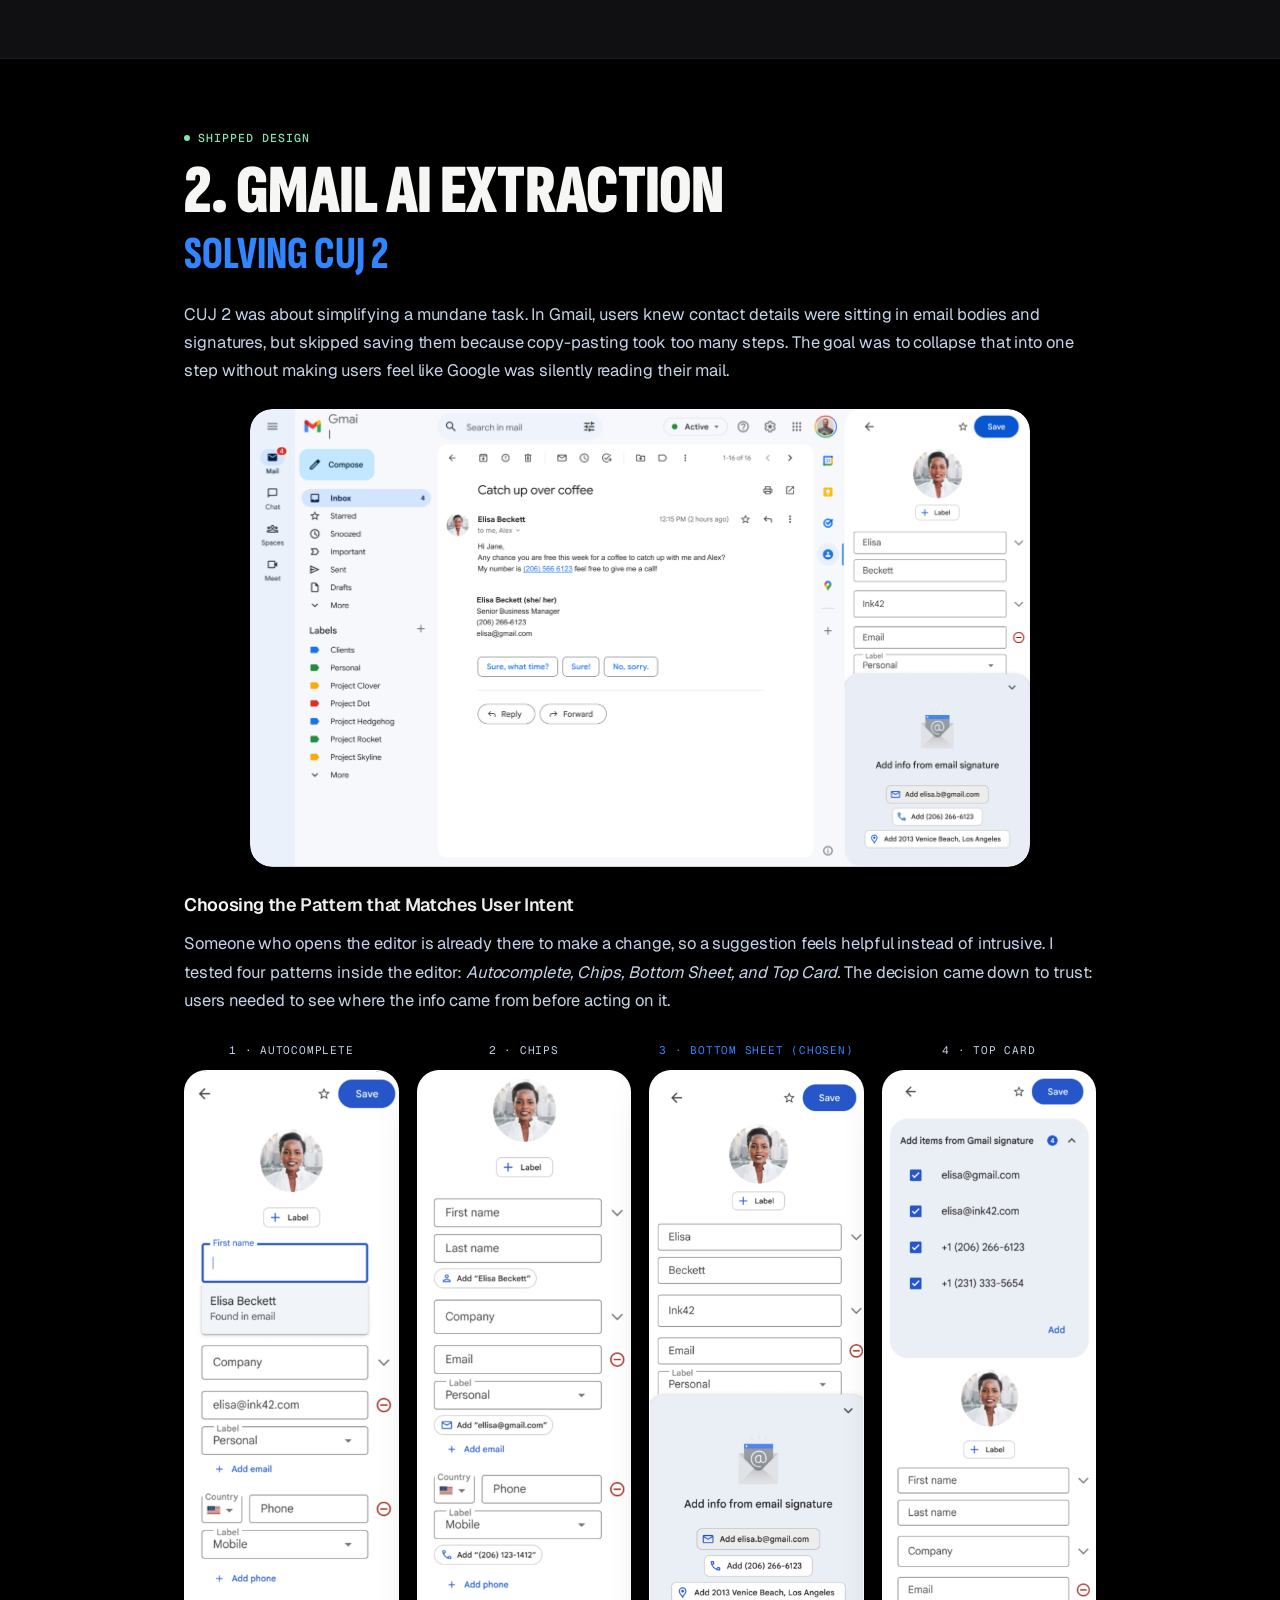
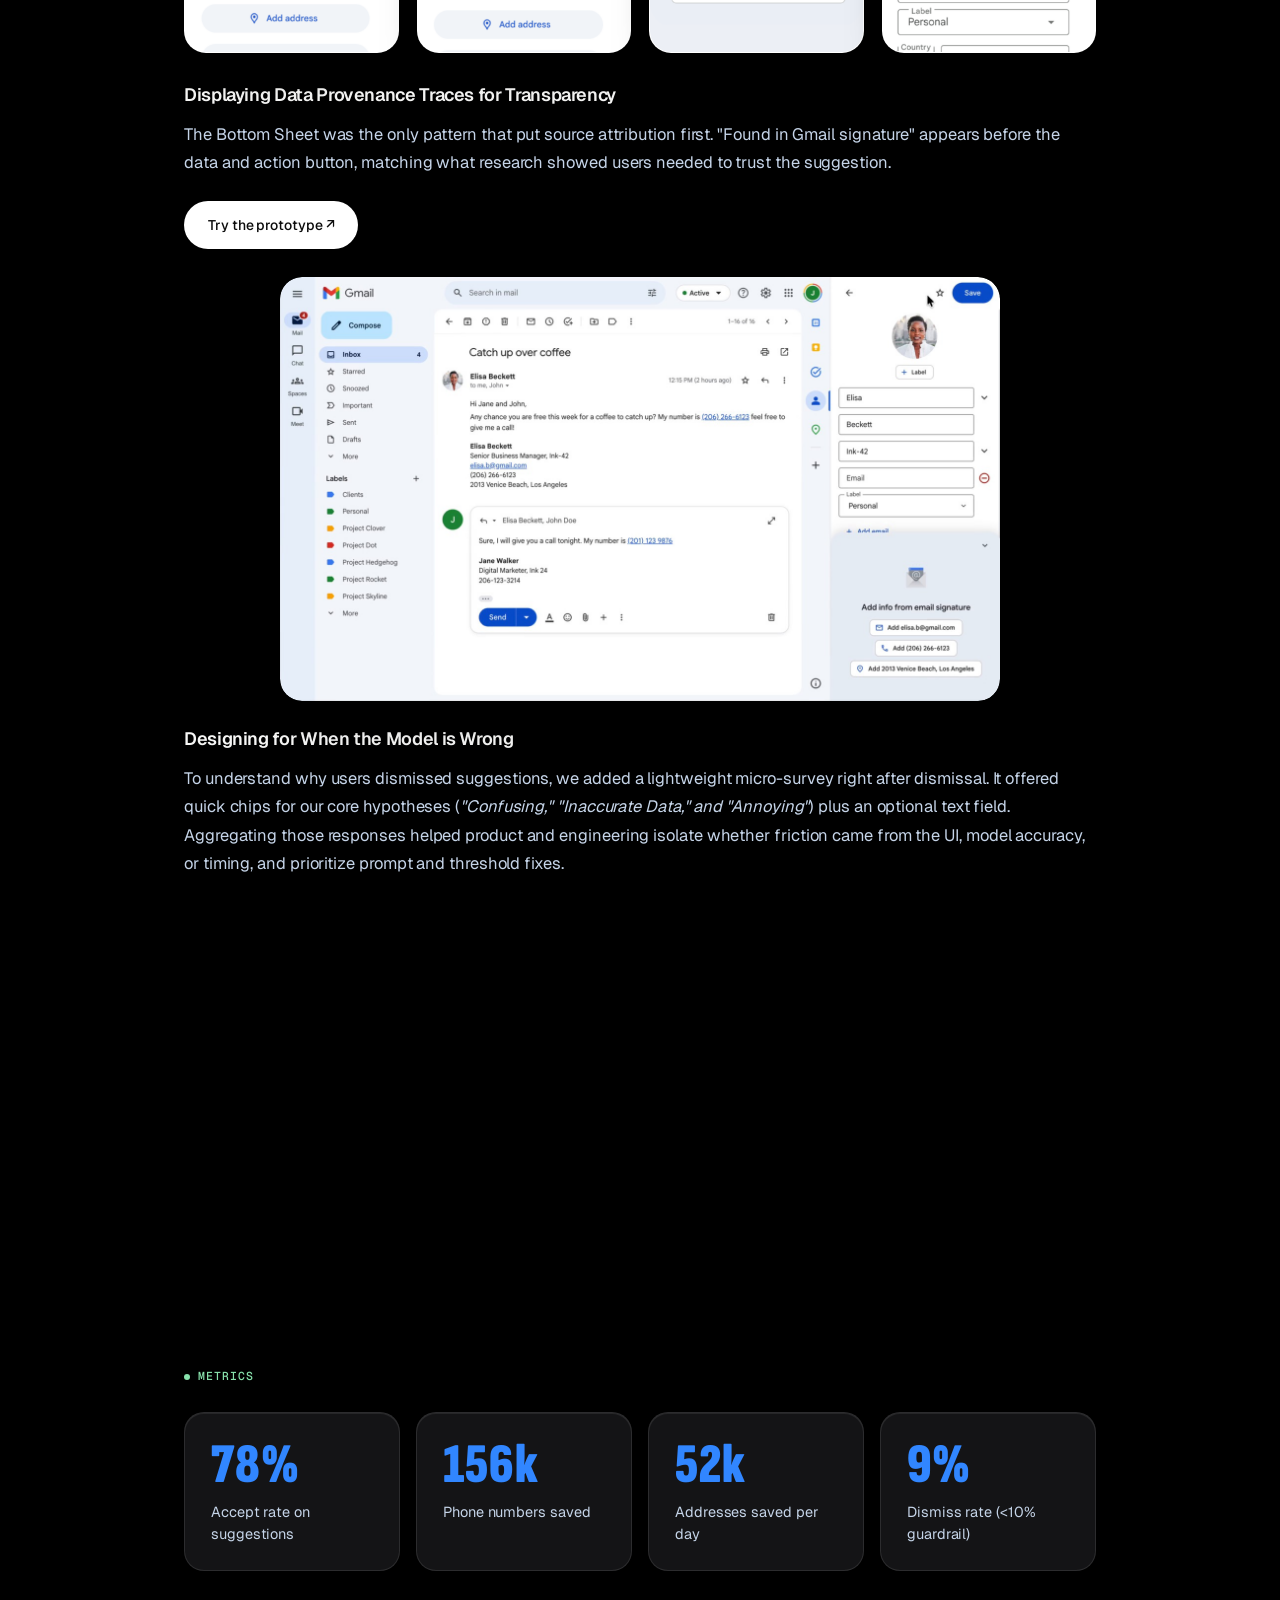
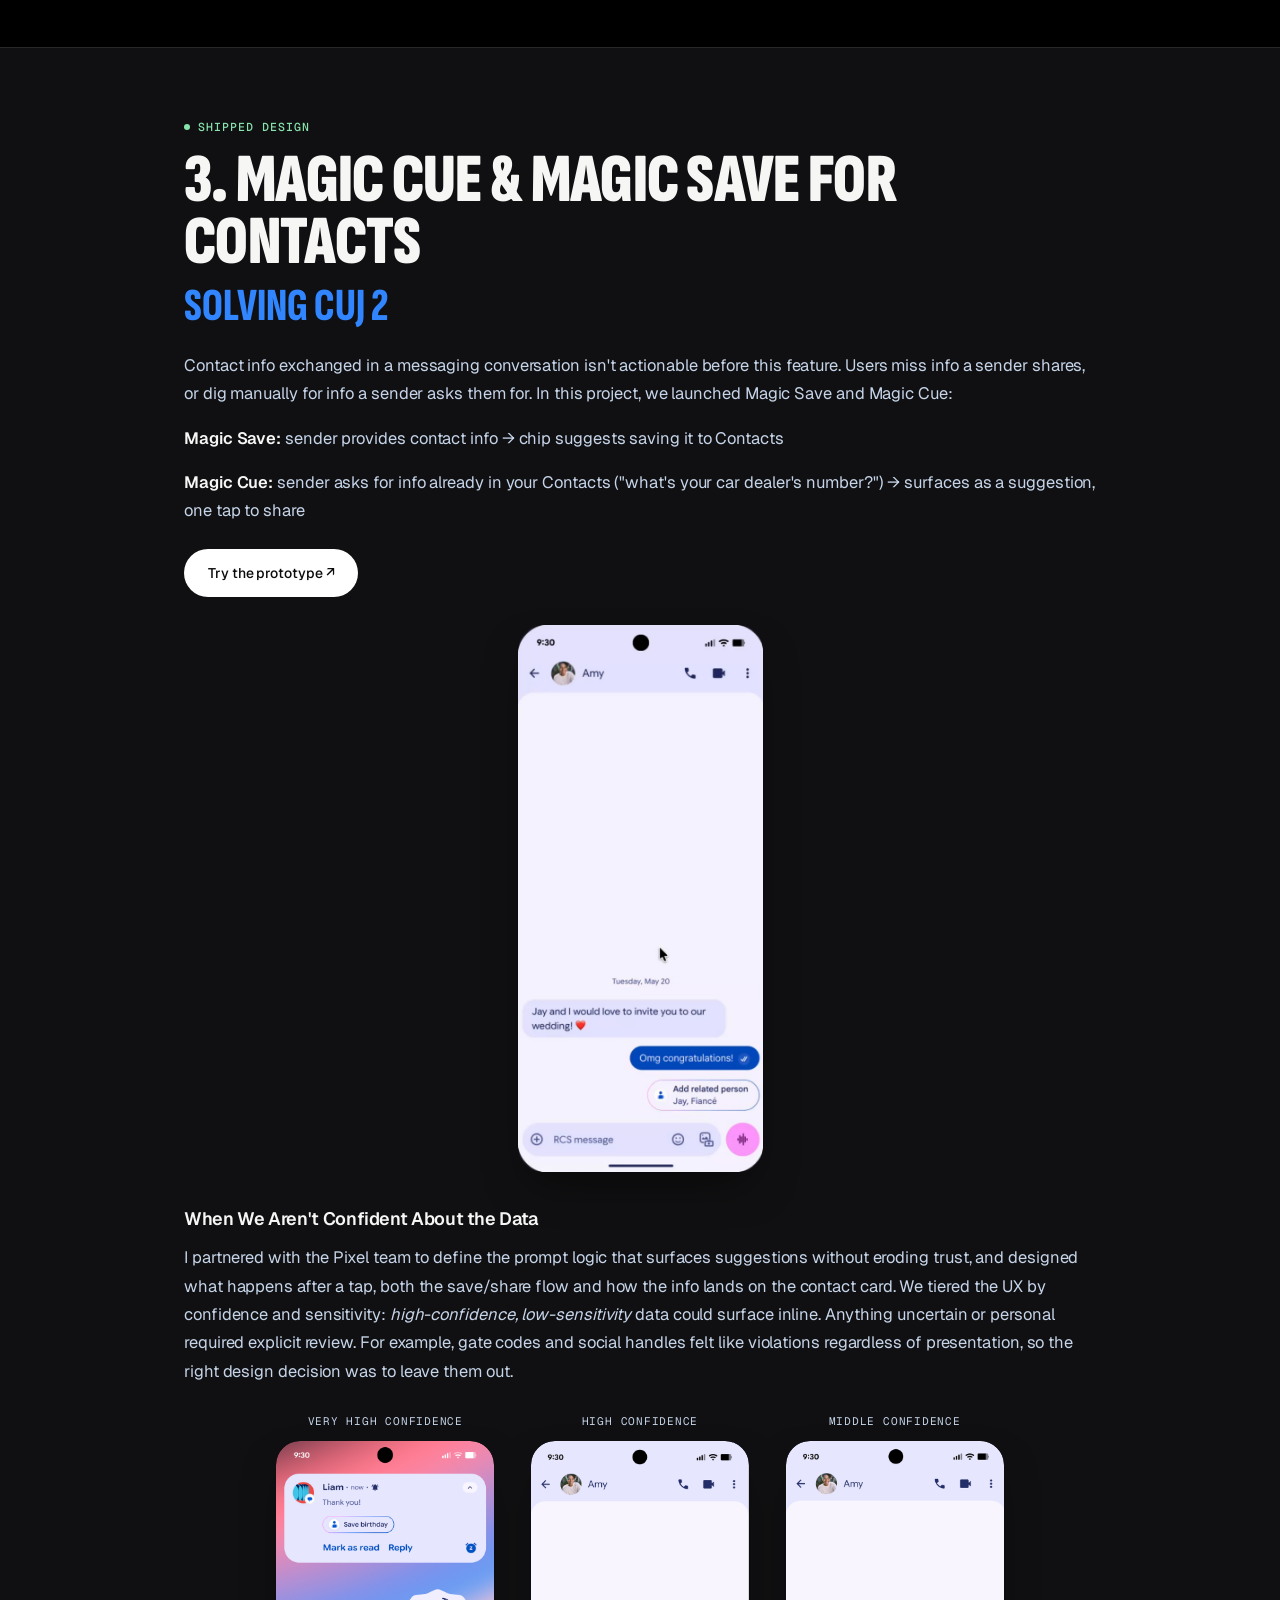
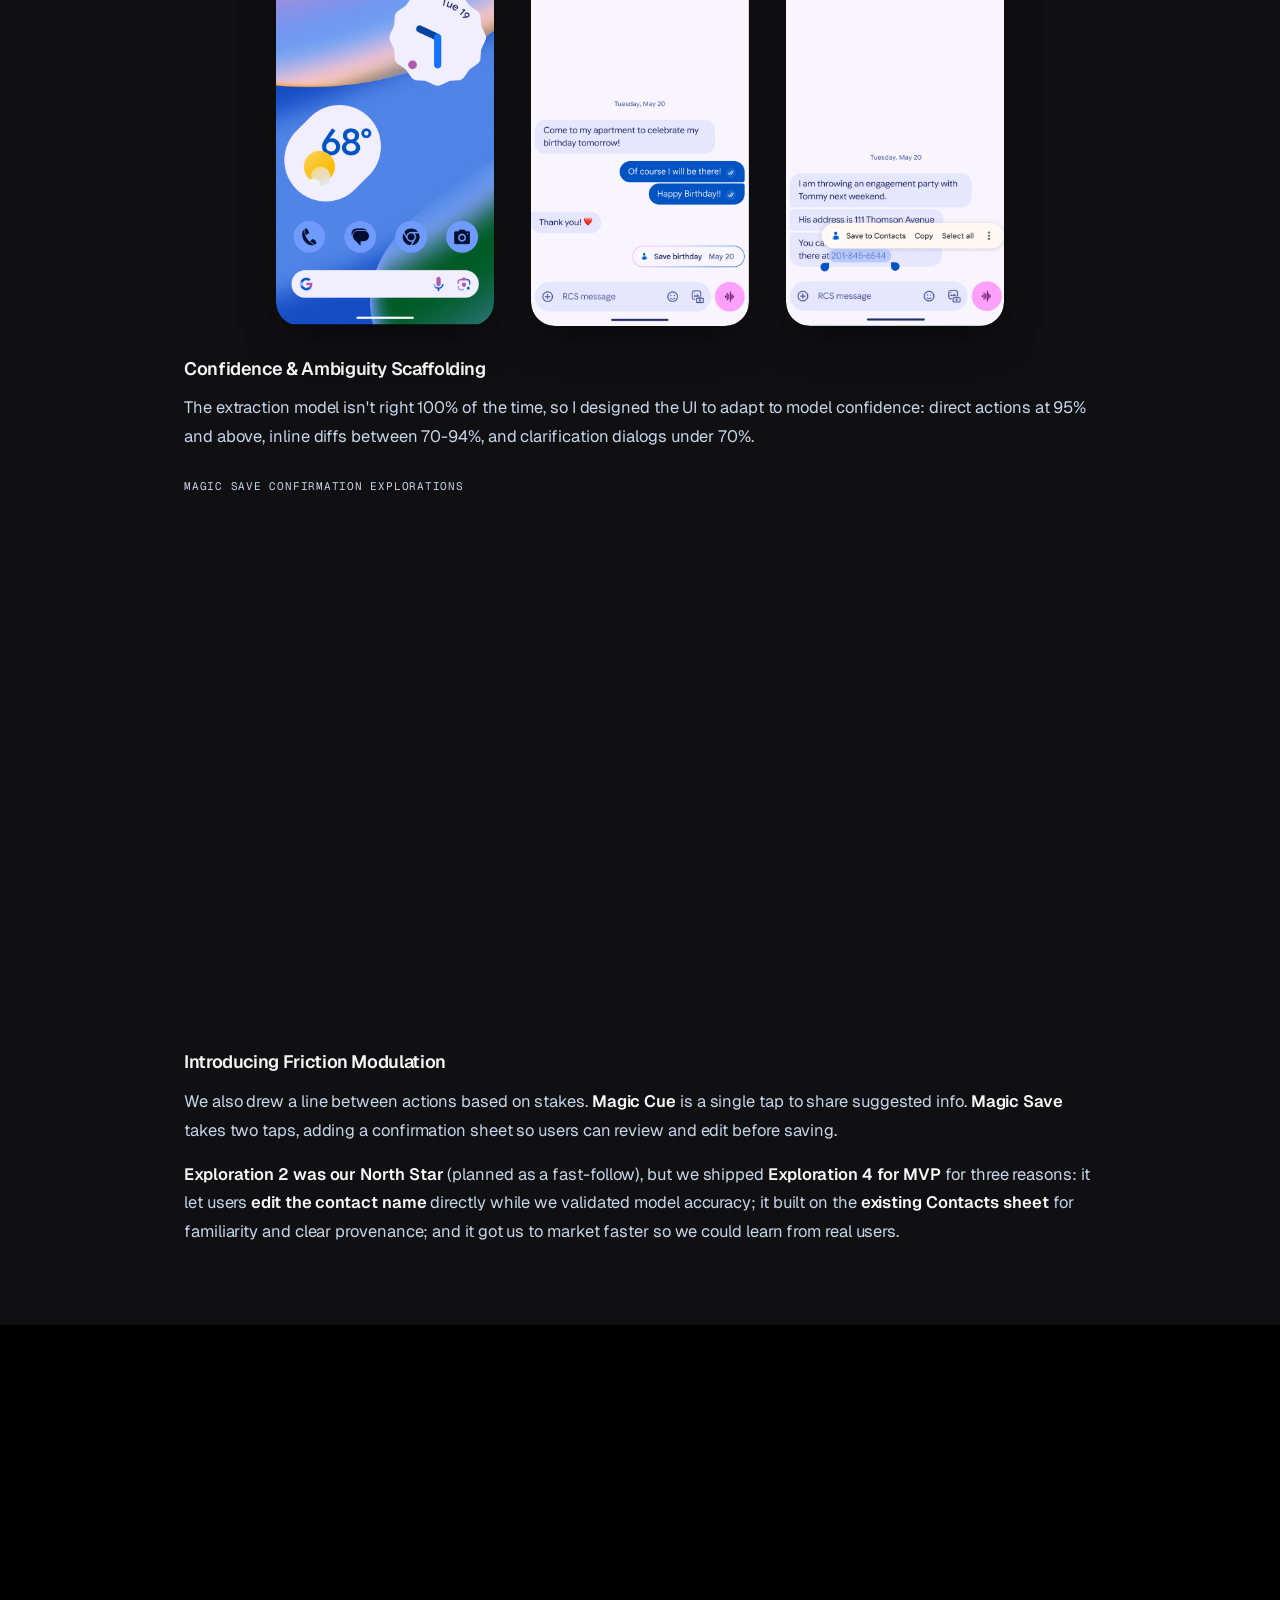
==== commit c4f4b550: "Color case study menu Home icon in primary blue (#1F3B9B light / #3186FF dark)" ====
--- a/ai-in-contacts.html
+++ b/ai-in-contacts.html
@@ -29,7 +29,7 @@
   <link rel="preload" as="font" type="font/ttf" href="assets/fonts/GoogleSansFlex-Variable.ttf" crossorigin>
   <link rel="preload" as="font" type="font/ttf" href="assets/fonts/GoogleSansMono-Variable.ttf" crossorigin>
   <link rel="stylesheet" href="style.css?v=234">
-  <link rel="stylesheet" href="foldfolio.css?v=290">
+  <link rel="stylesheet" href="foldfolio.css?v=304">
 </head>
 <body data-theme="dark" id="top" class="case-study-body is-locked">
   <script>if(sessionStorage.getItem('ian-case-auth')==='208984112481814036c6a8fb96017106d2c7ba8bf1b64c2ae5b44a5d7b283cec'){document.body.classList.remove('is-locked');}</script>
--- a/foldfolio.css
+++ b/foldfolio.css
@@ -136,7 +136,7 @@
 }
 
 body.is-fold-mode[data-theme="dark"] .fold-cta-dark {
-  background: #FFFFFF;
+  background: #9DD2FF;
   color: #0B0B0B;
 }
 
@@ -211,10 +211,10 @@
 }
 body.is-fold-mode[data-theme="light"] .proto-directory-portal:hover .proto-portal-cta,
 body.is-fold-mode[data-theme="light"] .proto-portal-cta:hover {
-  background: #1F3B9B;
+  background: #192967;
   color: #FFFFFF;
   transform: translateY(-2px);
-  box-shadow: 0 16px 32px -8px rgba(31, 59, 155, 0.45);
+  box-shadow: 0 16px 32px -8px rgba(25, 41, 103, 0.45);
 }
 body.is-fold-mode[data-theme="light"] .proto-portal-cta .slot-text-clone {
   color: #FFFFFF;
@@ -227,13 +227,13 @@
 }
 body.is-fold-mode[data-theme="dark"] .proto-directory-portal:hover .proto-portal-cta,
 body.is-fold-mode[data-theme="dark"] .proto-portal-cta:hover {
-  background: #3186FF;
-  color: #FFFFFF;
+  background: #9DD2FF;
+  color: #0B0B0B;
   transform: translateY(-2px);
-  box-shadow: 0 16px 32px -8px rgba(49, 134, 255, 0.5);
+  box-shadow: 0 16px 32px -8px rgba(157, 210, 255, 0.42);
 }
 body.is-fold-mode[data-theme="dark"] .proto-portal-cta .slot-text-clone {
-  color: #FFFFFF;
+  color: #0B0B0B;
 }
 /* Remove outer background container around Prototype Library card so it floats seamlessly on the page */
 body.is-fold-mode .proto-directory-portal,
@@ -530,6 +530,17 @@
   display: inline-flex;
   align-items: center;
   justify-content: center;
+  color: #1F3B9B;
+  transition: color 0.2s ease, transform 0.2s ease;
+}
+.leo-nav-home-icon:hover {
+  color: #192967;
+}
+body.case-study-body[data-theme="dark"] .leo-nav-home-icon {
+  color: #3186FF;
+}
+body.case-study-body[data-theme="dark"] .leo-nav-home-icon:hover {
+  color: #9DD2FF;
 }
 .leo-nav-home-icon svg {
   display: block;
@@ -1173,9 +1184,9 @@
 .fold-inside-right-panel.is-history-panel {
   flex-direction: column;
   align-items: stretch;
-  justify-content: center;
+  justify-content: flex-start;
   gap: 20px;
-  padding: 64px 38px 40px;
+  padding: 104px 38px 40px;
   background: #E8EBF0;
   border-left: none;
 }
@@ -1240,10 +1251,10 @@
 }
 body.is-fold-mode[data-theme="dark"] .fold-unfold-pill:hover,
 body.is-fold-mode[data-theme="dark"] .fold-lock-icon-btn:hover {
-  background: #3186FF;
-  border-color: #3186FF;
-  color: #FFFFFF;
-  box-shadow: 0 10px 24px -6px rgba(49, 134, 255, 0.52);
+  background: #9DD2FF;
+  border-color: #9DD2FF;
+  color: #0B0B0B;
+  box-shadow: 0 10px 24px -6px rgba(157, 210, 255, 0.45);
 }
 body.is-fold-mode[data-theme="dark"] .fold-lock-avatar-wrap {
   background: radial-gradient(70% 70% at 50% 42%, #242730 0%, #14161B 100%);
@@ -1563,17 +1574,17 @@
 }
 .fold-lock-icon-btn:hover {
   transform: translateY(-2px) scale(1.06);
-  background: #1F3B9B;
-  border-color: #1F3B9B;
-  color: #FFFFFF;
-  box-shadow: 0 10px 22px -6px rgba(31, 59, 155, 0.45);
+  background: #192967;
+  border-color: #192967;
+  color: #FFFFFF;
+  box-shadow: 0 10px 22px -6px rgba(25, 41, 103, 0.45);
 }
 body.is-fold-mode[data-theme="dark"] .fold-lock-icon-btn:hover {
   transform: translateY(-2px) scale(1.06);
-  background: #3186FF;
-  border-color: #3186FF;
-  color: #FFFFFF;
-  box-shadow: 0 10px 22px -6px rgba(49, 134, 255, 0.52);
+  background: #9DD2FF;
+  border-color: #9DD2FF;
+  color: #0B0B0B;
+  box-shadow: 0 10px 22px -6px rgba(157, 210, 255, 0.45);
 }
 
 .fold-unfold-pill {
@@ -1592,17 +1603,17 @@
 }
 .fold-unfold-pill:hover {
   transform: translateY(-2px);
-  background: #1F3B9B;
-  border-color: #1F3B9B;
-  color: #FFFFFF;
-  box-shadow: 0 10px 24px -6px rgba(31, 59, 155, 0.45);
+  background: #192967;
+  border-color: #192967;
+  color: #FFFFFF;
+  box-shadow: 0 10px 24px -6px rgba(25, 41, 103, 0.45);
 }
 body.is-fold-mode[data-theme="dark"] .fold-unfold-pill:hover {
   transform: translateY(-2px);
-  background: #3186FF;
-  border-color: #3186FF;
-  color: #FFFFFF;
-  box-shadow: 0 10px 24px -6px rgba(49, 134, 255, 0.52);
+  background: #9DD2FF;
+  border-color: #9DD2FF;
+  color: #0B0B0B;
+  box-shadow: 0 10px 24px -6px rgba(157, 210, 255, 0.45);
 }
 
 .fold-projects-pill {
@@ -1626,10 +1637,10 @@
 }
 .fold-projects-pill.is-visible:hover {
   transform: translate3d(-50%, -2px, 8px);
-  background: #1F3B9B;
-  border-color: #1F3B9B;
-  color: #FFFFFF;
-  box-shadow: 0 10px 24px -6px rgba(31, 59, 155, 0.45);
+  background: #192967;
+  border-color: #192967;
+  color: #FFFFFF;
+  box-shadow: 0 10px 24px -6px rgba(25, 41, 103, 0.45);
 }
 body.is-fold-mode[data-theme="dark"] .fold-unfold-pill.fold-projects-pill {
   background: rgba(255, 255, 255, 0.14);
@@ -1639,10 +1650,10 @@
 }
 body.is-fold-mode[data-theme="dark"] .fold-unfold-pill.fold-projects-pill.is-visible:hover {
   transform: translate3d(-50%, -2px, 8px);
-  background: #3186FF;
-  border-color: #3186FF;
-  color: #FFFFFF;
-  box-shadow: 0 10px 24px -6px rgba(49, 134, 255, 0.5);
+  background: #9DD2FF;
+  border-color: #9DD2FF;
+  color: #0B0B0B;
+  box-shadow: 0 10px 24px -6px rgba(157, 210, 255, 0.45);
 }
 
 /* ==========================================================================
@@ -1736,10 +1747,10 @@
   transition: background 0.22s ease, color 0.22s ease, transform 0.22s ease, box-shadow 0.22s ease;
 }
 .fold-cta-dark:hover {
-  background: #1F3B9B;
+  background: #192967;
   color: #FFFFFF;
   transform: translateY(-2px);
-  box-shadow: 0 10px 24px -6px rgba(31, 59, 155, 0.42);
+  box-shadow: 0 10px 24px -6px rgba(25, 41, 103, 0.42);
 }
 body.is-fold-mode[data-theme="dark"] .fold-cta-dark:hover {
   background: #3186FF;
@@ -1769,6 +1780,7 @@
   width: 100%;
   max-width: 340px;
   justify-content: center;
+  gap: 9px;
   transition: background 0.22s ease, color 0.22s ease, transform 0.22s ease, box-shadow 0.22s ease, border-color 0.22s ease;
 }
 .fold-call-bottom .fold-connect-btn-primary {
@@ -1780,11 +1792,11 @@
   border: 1px solid #111111;
 }
 .fold-call-bottom .fold-connect-btn-primary:hover {
-  background: #1F3B9B;
-  border-color: #1F3B9B;
+  background: #192967;
+  border-color: #192967;
   color: #FFFFFF;
   transform: translateY(-2px);
-  box-shadow: 0 12px 28px -6px rgba(31, 59, 155, 0.45);
+  box-shadow: 0 12px 28px -6px rgba(25, 41, 103, 0.45);
 }
 .fold-call-bottom .fold-connect-btn-secondary {
   background: rgba(17, 17, 17, 0.08);
@@ -1802,11 +1814,11 @@
 }
 .fold-call-bottom .fold-connect-btn-secondary:hover,
 .fold-call-bottom .fold-connect-btn-tertiary:hover {
-  background: #1F3B9B;
-  border-color: #1F3B9B;
+  background: #192967;
+  border-color: #192967;
   color: #FFFFFF;
   transform: translateY(-2px);
-  box-shadow: 0 10px 24px -6px rgba(31, 59, 155, 0.42);
+  box-shadow: 0 10px 24px -6px rgba(25, 41, 103, 0.42);
 }
 
 body.is-fold-mode[data-theme="dark"] .fold-call-bottom .fold-connect-btn-primary {
@@ -1815,10 +1827,10 @@
   border-color: rgba(255, 255, 255, 0.9);
 }
 body.is-fold-mode[data-theme="dark"] .fold-call-bottom .fold-connect-btn-primary:hover {
-  background: #3186FF;
-  border-color: #3186FF;
-  color: #FFFFFF;
-  box-shadow: 0 12px 28px -6px rgba(49, 134, 255, 0.55);
+  background: #9DD2FF;
+  border-color: #9DD2FF;
+  color: #0B0B0B;
+  box-shadow: 0 12px 28px -6px rgba(157, 210, 255, 0.45);
 }
 body.is-fold-mode[data-theme="dark"] .fold-call-bottom .fold-connect-btn-secondary {
   background: rgba(255, 255, 255, 0.14);
@@ -1832,10 +1844,10 @@
 }
 body.is-fold-mode[data-theme="dark"] .fold-call-bottom .fold-connect-btn-secondary:hover,
 body.is-fold-mode[data-theme="dark"] .fold-call-bottom .fold-connect-btn-tertiary:hover {
-  background: #3186FF;
-  border-color: #3186FF;
-  color: #FFFFFF;
-  box-shadow: 0 10px 24px -6px rgba(49, 134, 255, 0.5);
+  background: #9DD2FF;
+  border-color: #9DD2FF;
+  color: #0B0B0B;
+  box-shadow: 0 10px 24px -6px rgba(157, 210, 255, 0.45);
 }
 
 .fold-inside-right-panel {
@@ -1958,13 +1970,13 @@
   line-height: 0.86;
   letter-spacing: 0.01em;
   text-transform: uppercase;
-  color: #192967;
+  color: #1F3B9B;
   margin: 0;
   transition: color 0.35s ease;
 }
 
 body.is-fold-mode[data-theme="dark"] .fold-call-name {
-  color: #9DD2FF;
+  color: #3186FF;
 }
 
 .fold-call-sub {
@@ -1975,19 +1987,24 @@
 }
 
 .fold-call-avatar {
-  width: 158px;
-  height: 158px;
+  width: 108px;
+  height: 108px;
   border-radius: 50%;
   overflow: hidden;
   background: var(--ff-lock-bg);
-  box-shadow: 0 18px 42px -12px rgba(0, 0, 0, 0.7), 0 0 0 1px rgba(255, 255, 255, 0.12);
+  box-shadow: 0 14px 34px -12px rgba(17, 17, 17, 0.25), 0 0 0 2px rgba(25, 41, 103, 0.14);
+  flex-shrink: 0;
+}
+
+body.is-fold-mode[data-theme="dark"] .fold-call-avatar {
+  box-shadow: 0 16px 38px -12px rgba(0, 0, 0, 0.72), 0 0 0 2px rgba(157, 210, 255, 0.22);
 }
 
 .fold-call-avatar img {
   width: 100%;
   height: 100%;
   object-fit: cover;
-  object-position: 50% 25%;
+  object-position: 50% 20%;
   display: block;
 }
 
@@ -2122,6 +2139,50 @@
 body.is-fold-mode .clientele-footer {
   background: transparent;
   padding-bottom: 36px;
+}
+
+body.is-fold-mode .about-editorial-split {
+  display: flex;
+  align-items: center;
+  gap: 40px;
+}
+
+.about-portrait-circle {
+  width: 176px;
+  height: 176px;
+  border-radius: 50%;
+  overflow: hidden;
+  flex-shrink: 0;
+  background: radial-gradient(70% 70% at 50% 35%, #EDF2FA 0%, #D9E2F2 100%);
+  border: 1.5px solid rgba(31, 59, 155, 0.14);
+  box-shadow: 0 18px 40px -16px rgba(25, 41, 103, 0.22);
+  transition: background 0.35s ease, border-color 0.35s ease, box-shadow 0.35s ease;
+}
+
+body.is-fold-mode[data-theme="dark"] .about-portrait-circle {
+  background: radial-gradient(70% 70% at 50% 35%, #23304A 0%, #141926 100%);
+  border-color: rgba(157, 210, 255, 0.22);
+  box-shadow: 0 20px 44px -16px rgba(0, 0, 0, 0.65);
+}
+
+.about-portrait-circle img {
+  width: 100%;
+  height: 100%;
+  object-fit: cover;
+  object-position: 50% 18%;
+  display: block;
+}
+
+@media (max-width: 760px) {
+  body.is-fold-mode .about-editorial-split {
+    flex-direction: column;
+    align-items: flex-start;
+    gap: 24px;
+  }
+  .about-portrait-circle {
+    width: 132px;
+    height: 132px;
+  }
 }
 
 .fold-portfolio-interior {
@@ -2458,3 +2519,11 @@
 body.case-study-body[data-theme="dark"] .case-password-submit:hover {
   background: #E2E4E8;
 }
+
+/* Center-align Expectation vs Reality phone mocks on desktop (ignoring left-side callout annotations) */
+@media (min-width: 961px) {
+  body.case-study-body .frameless-mock.is-expectation-reality {
+    position: relative;
+    left: -12.8%;
+  }
+}
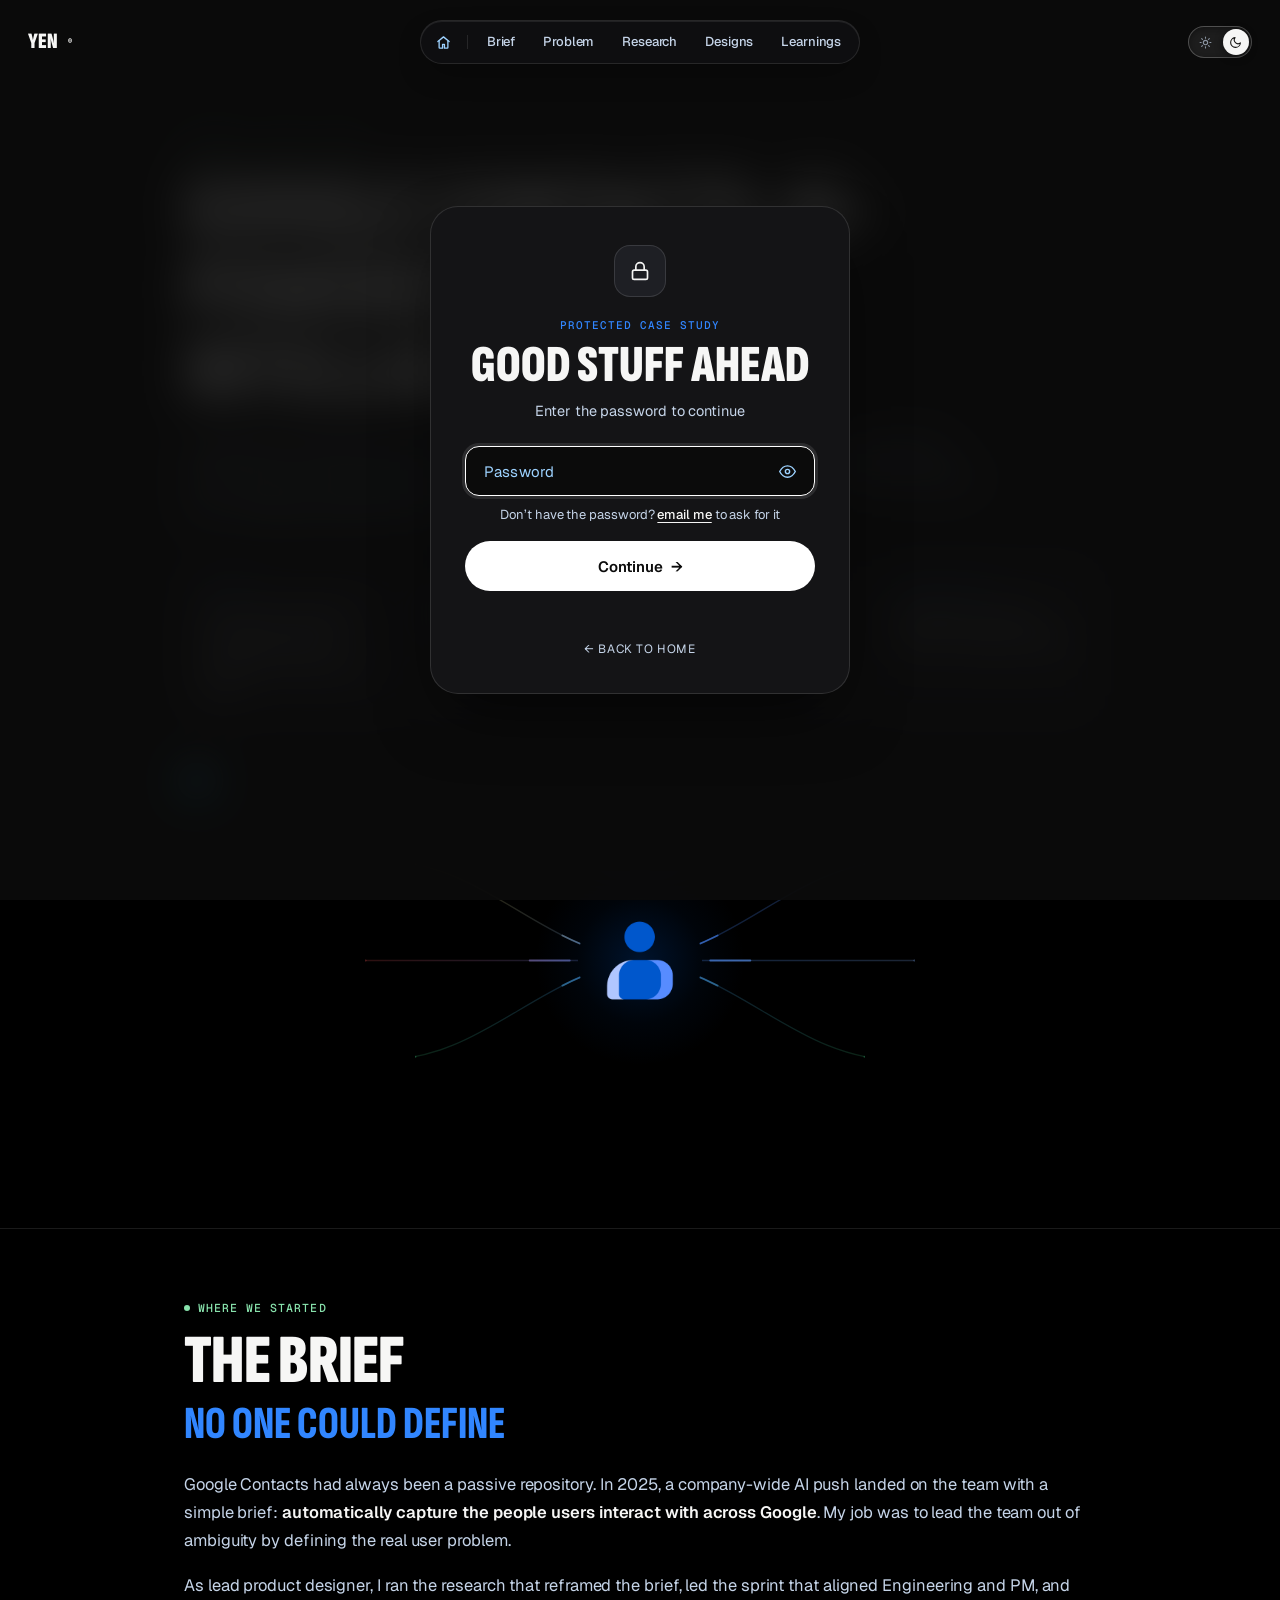
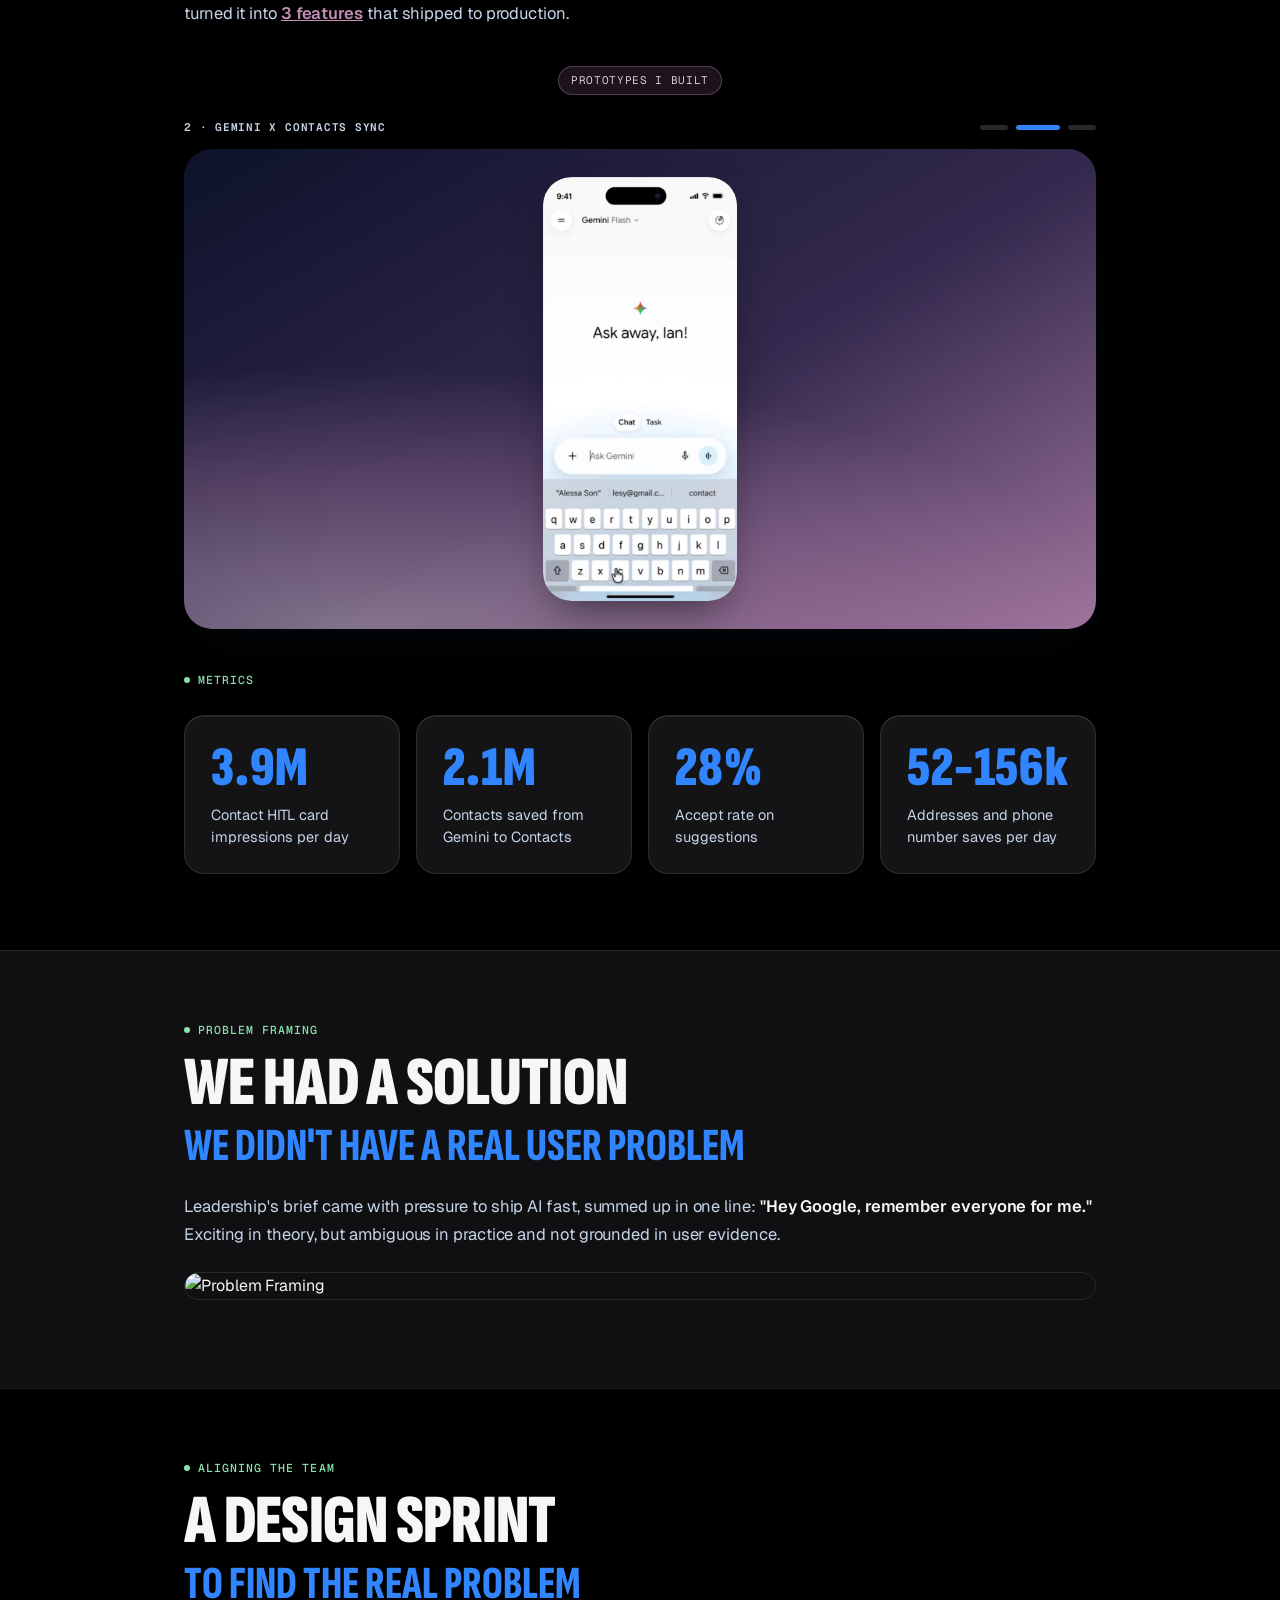
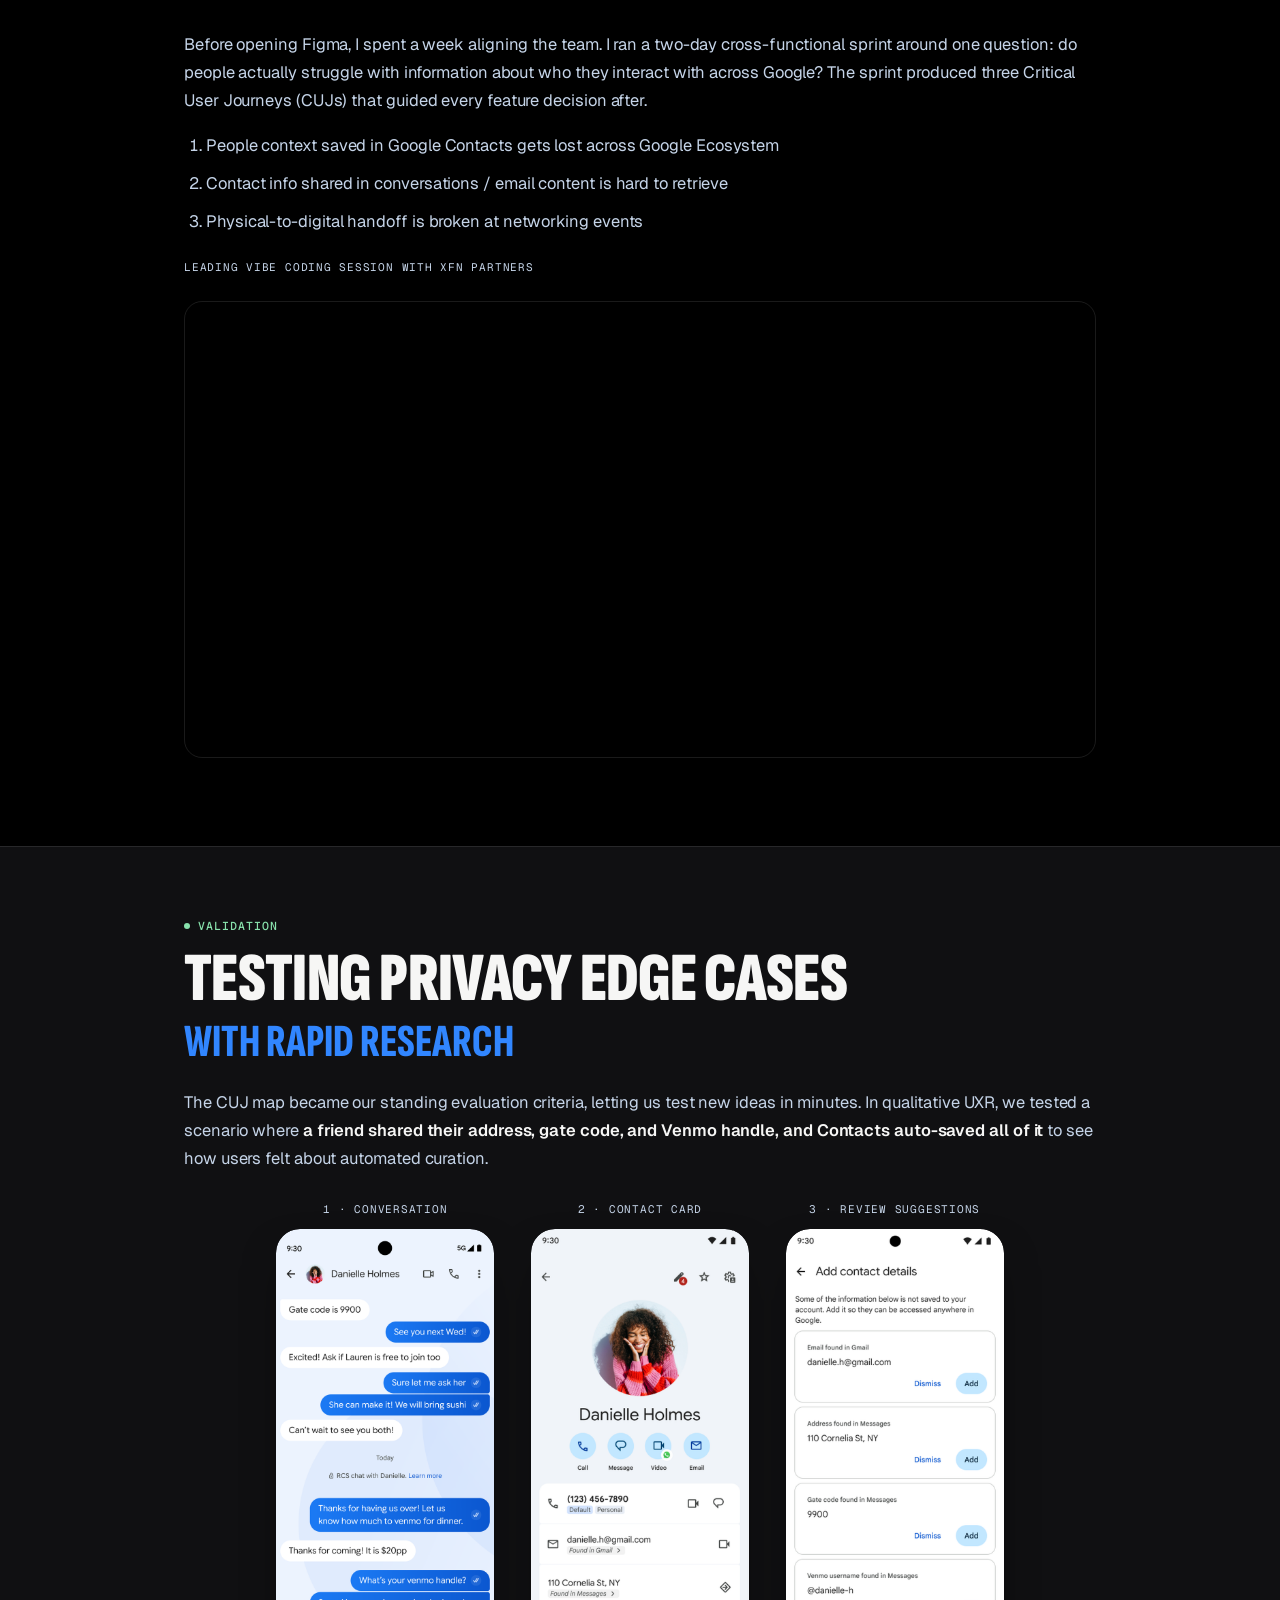
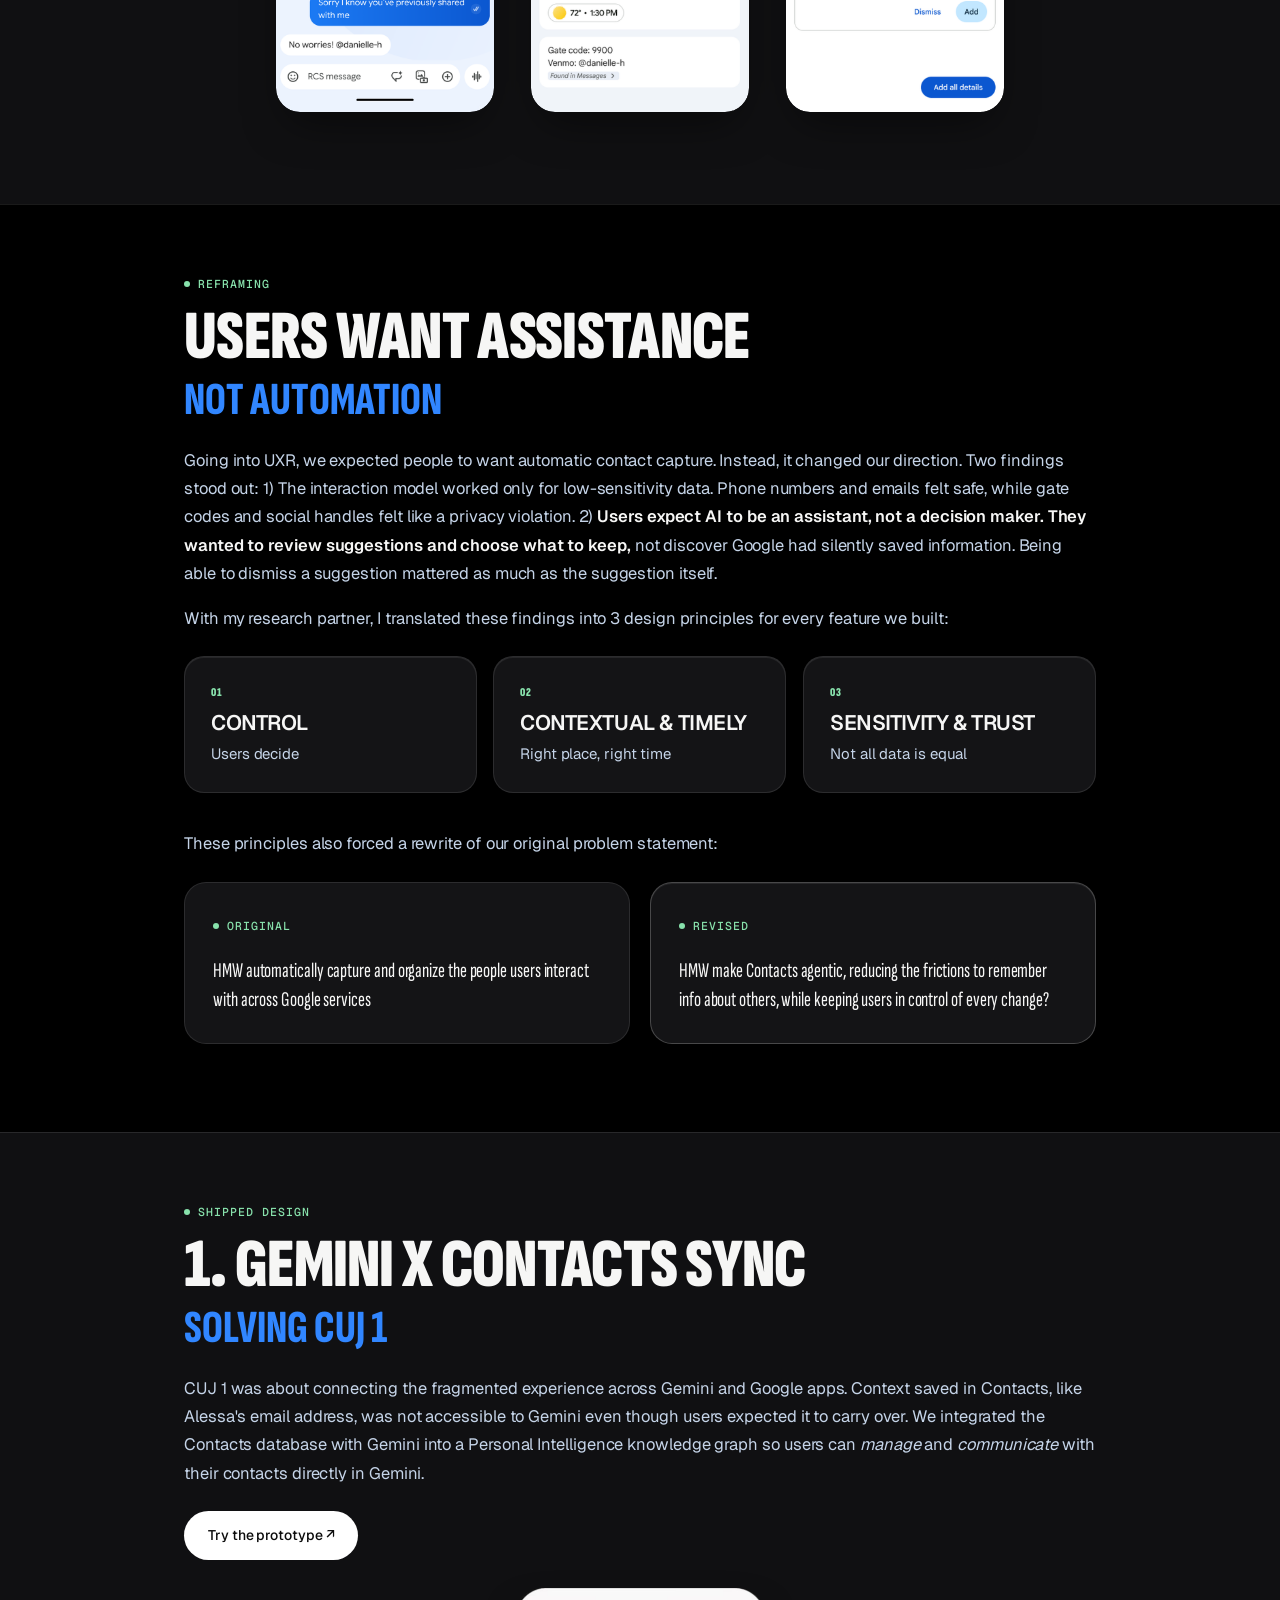
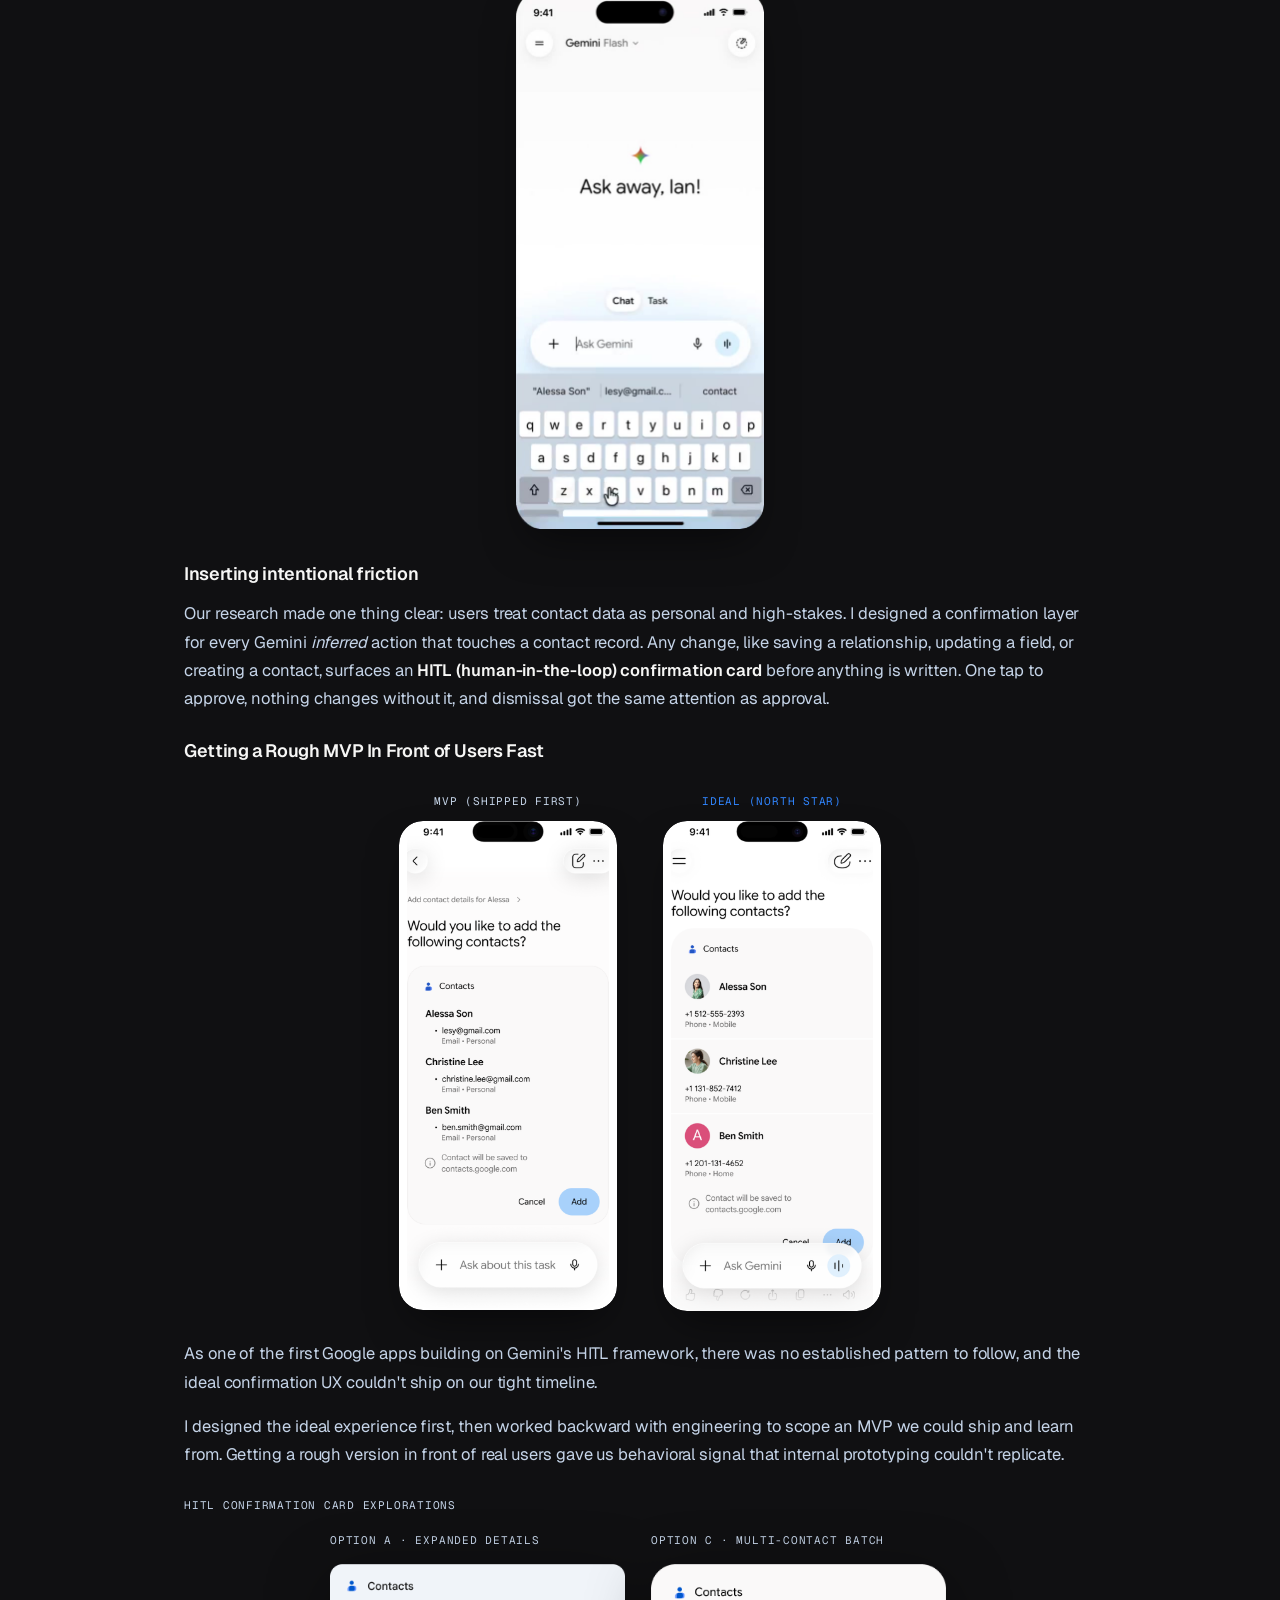
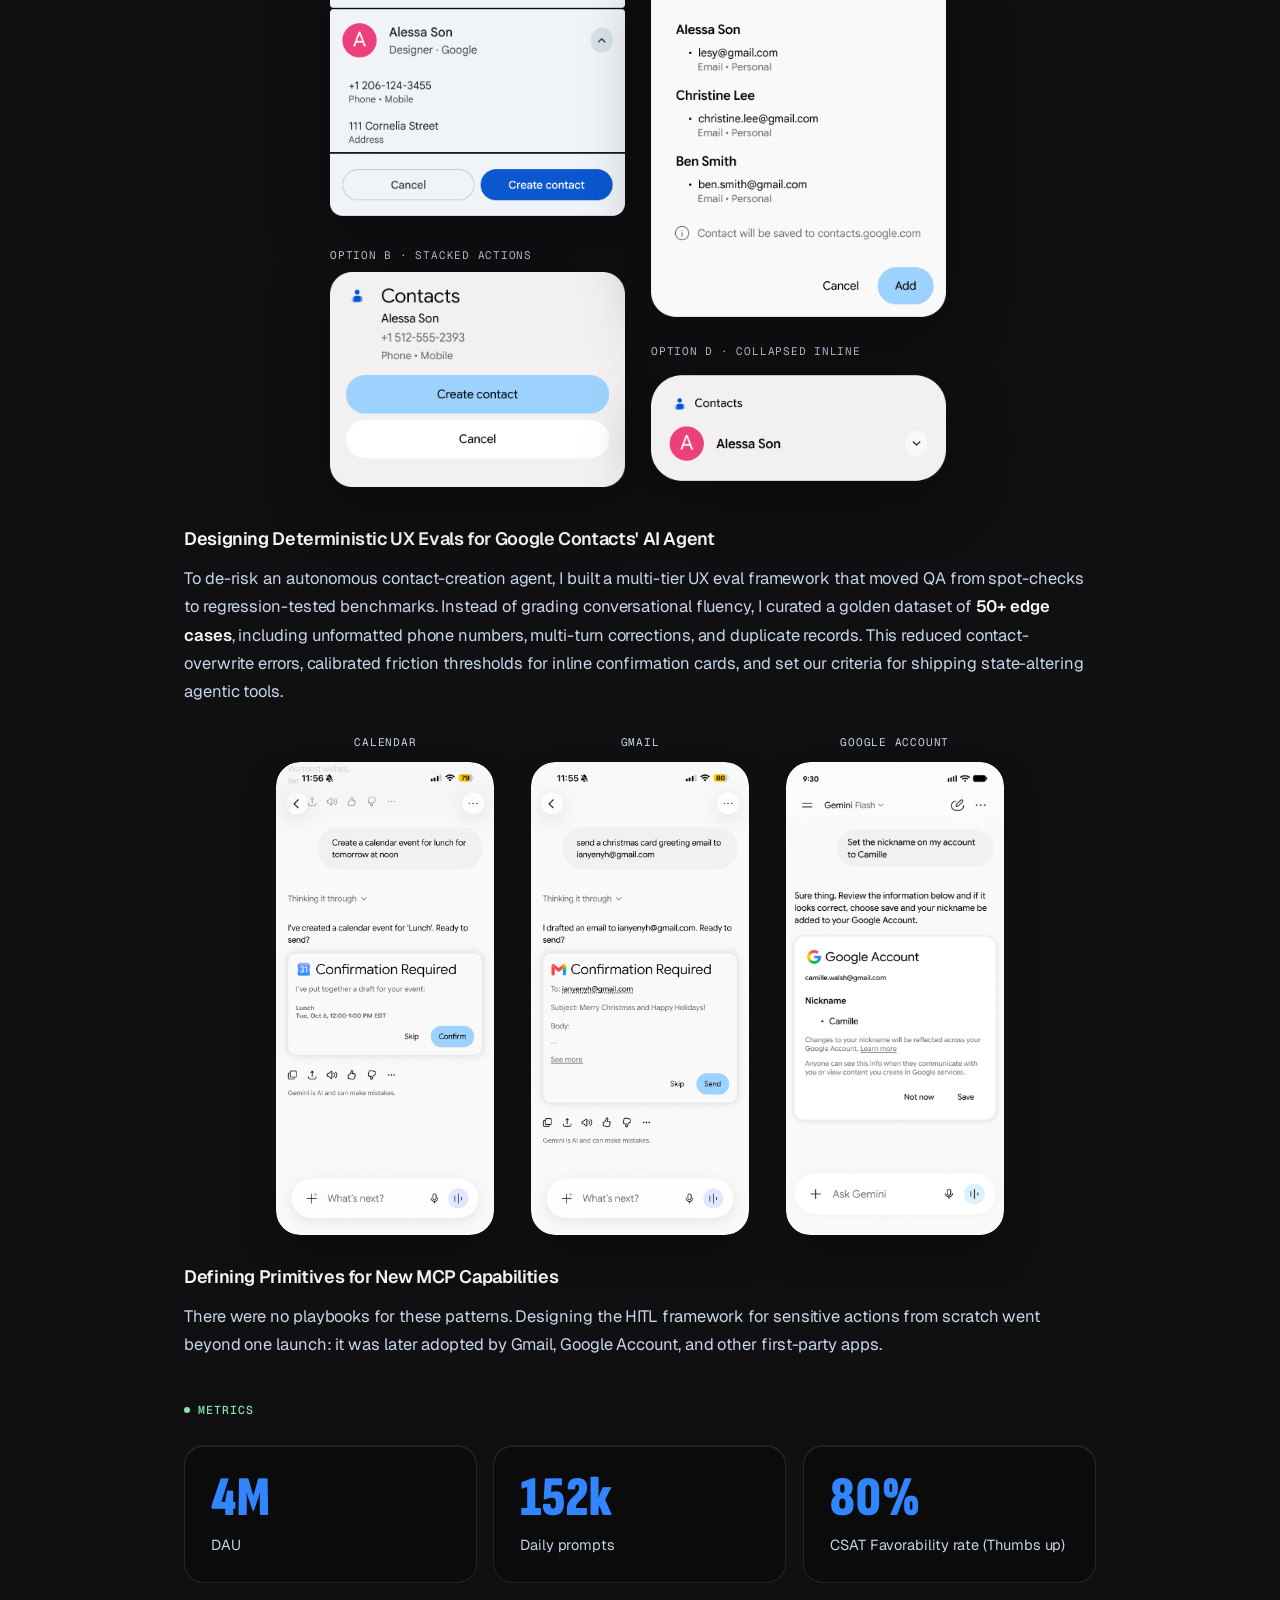
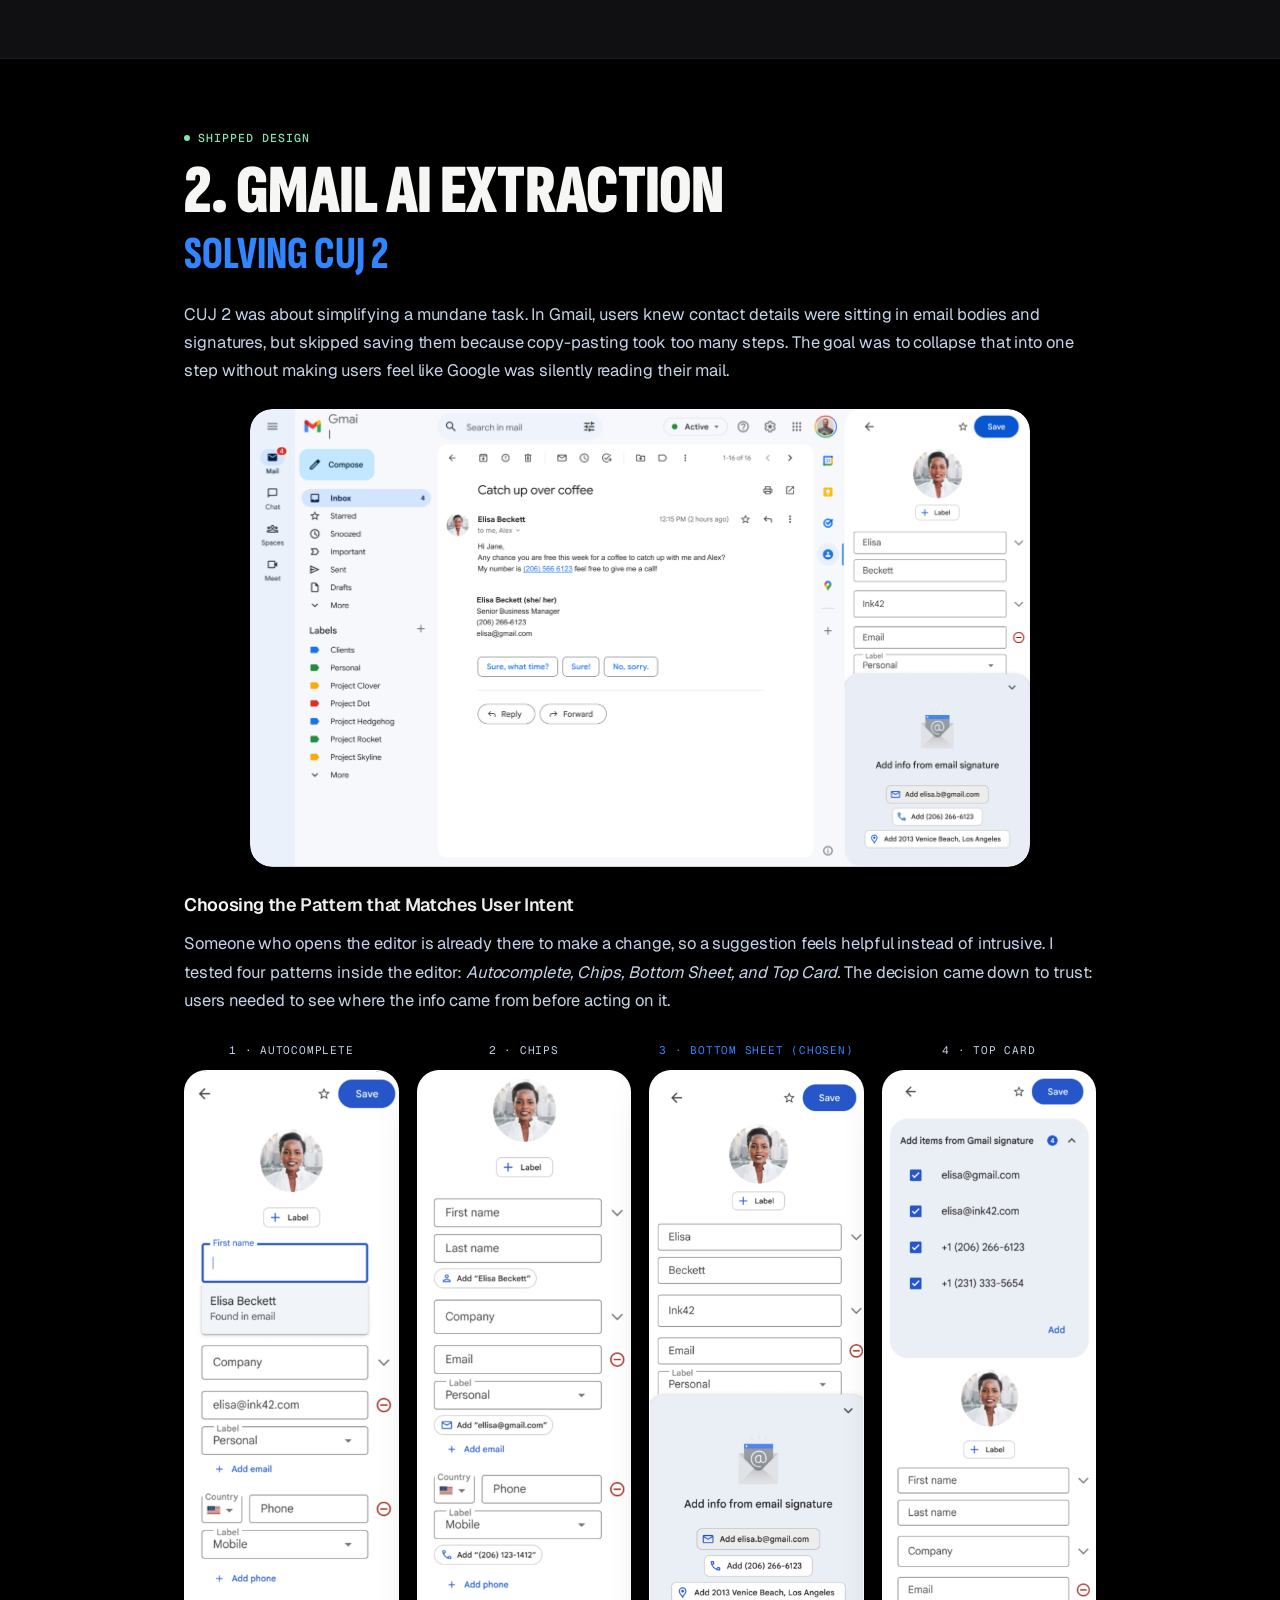
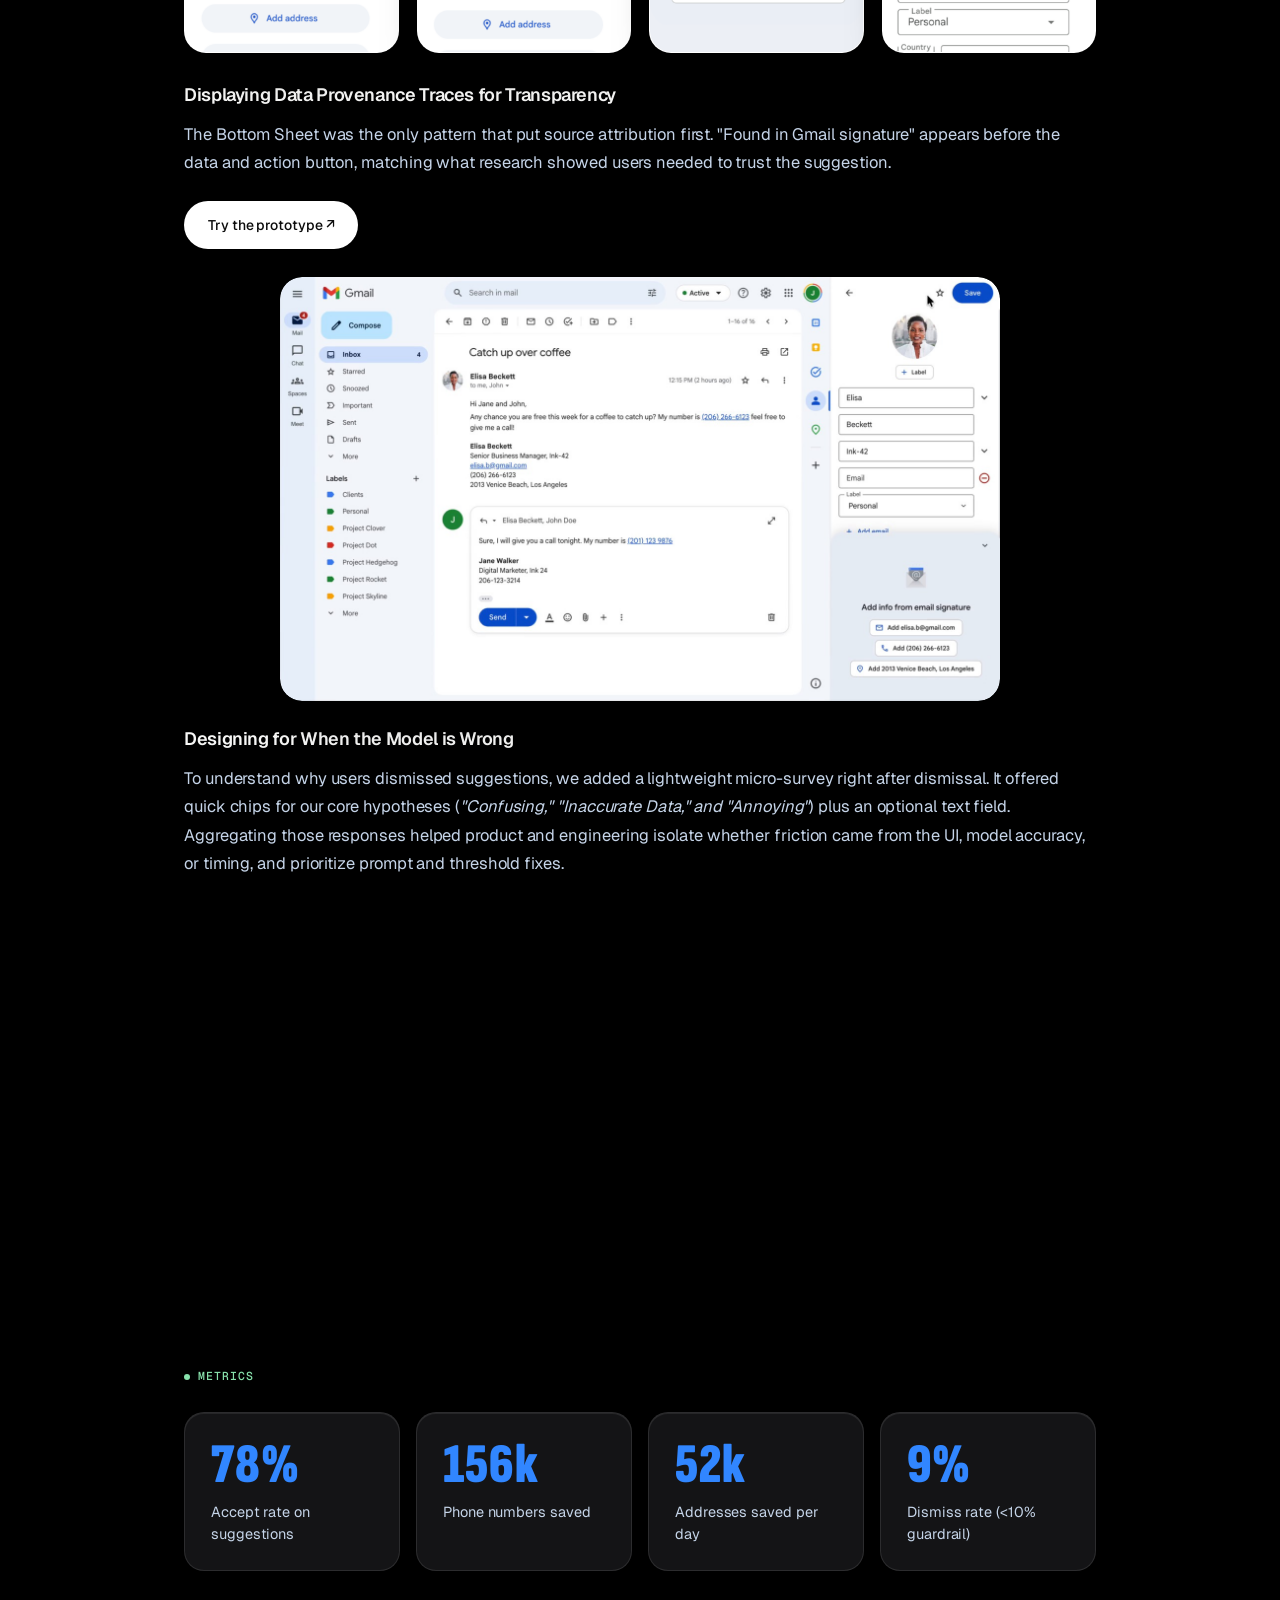
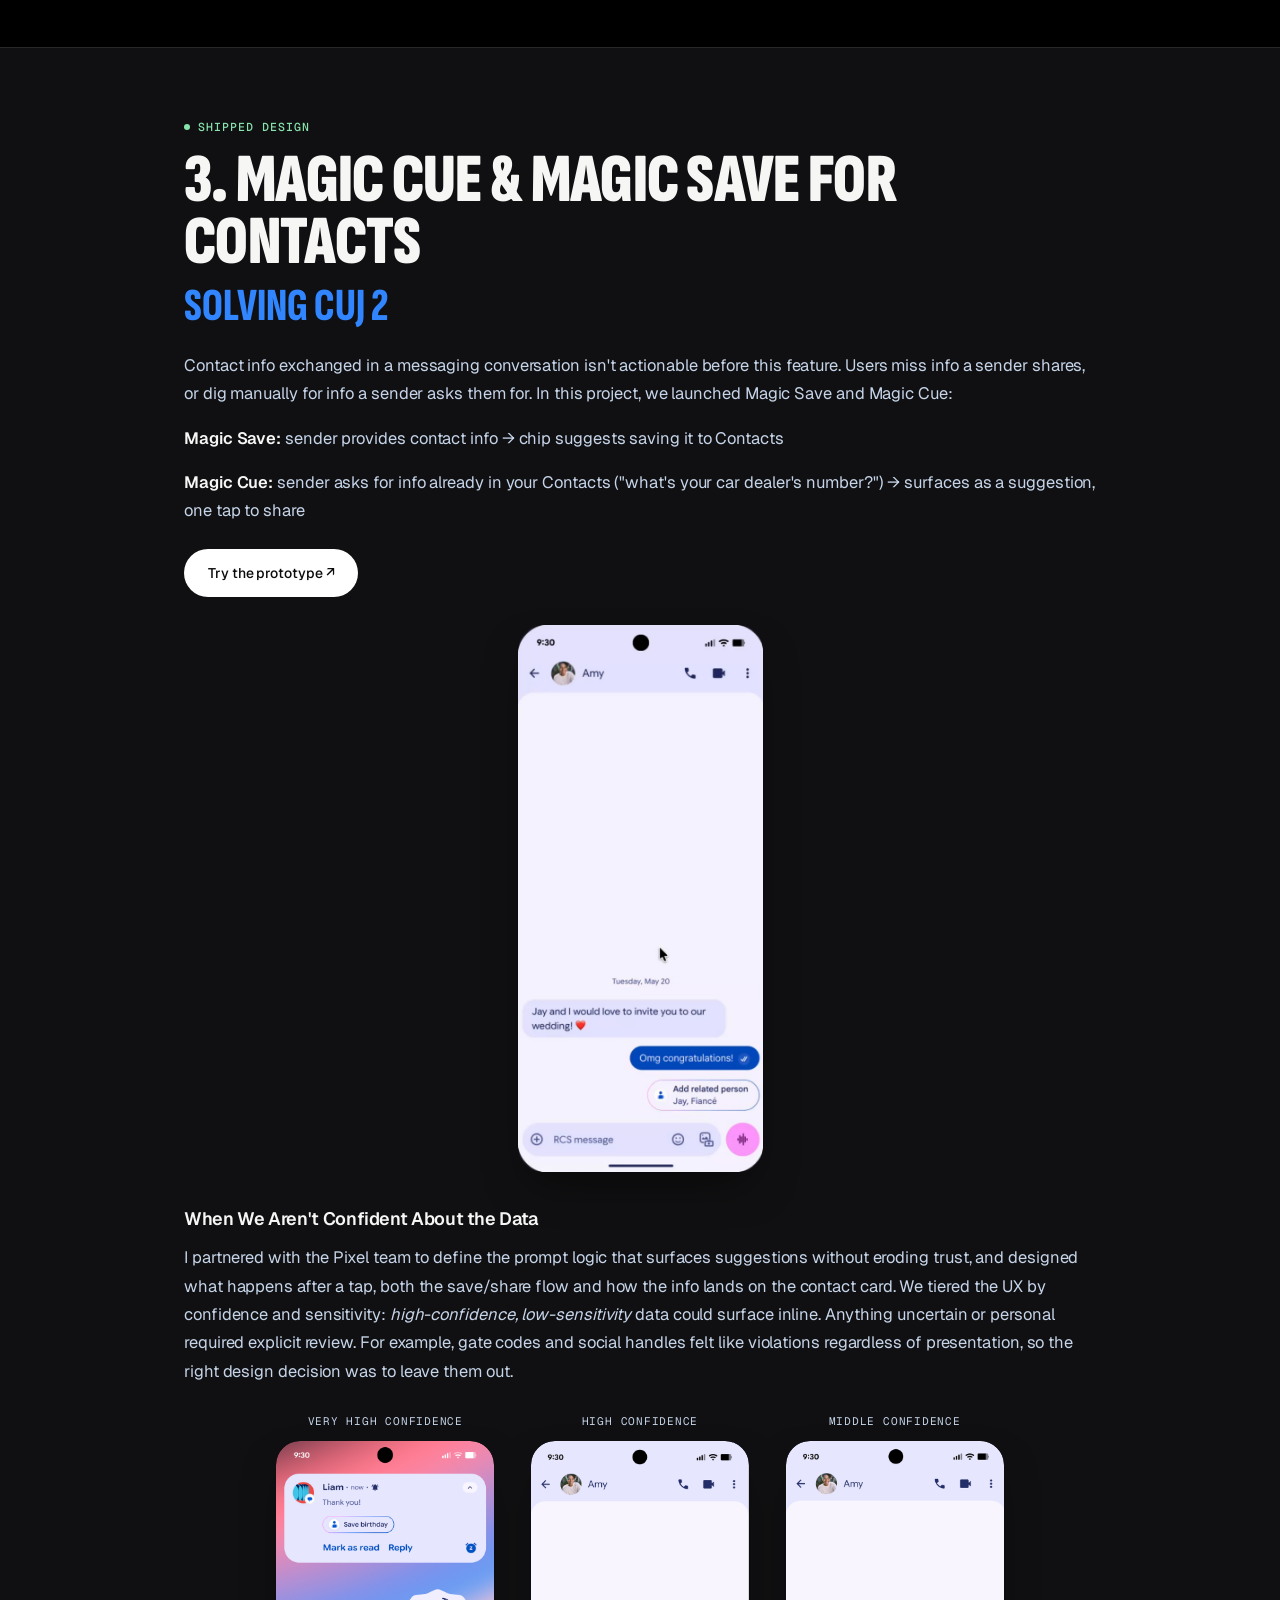
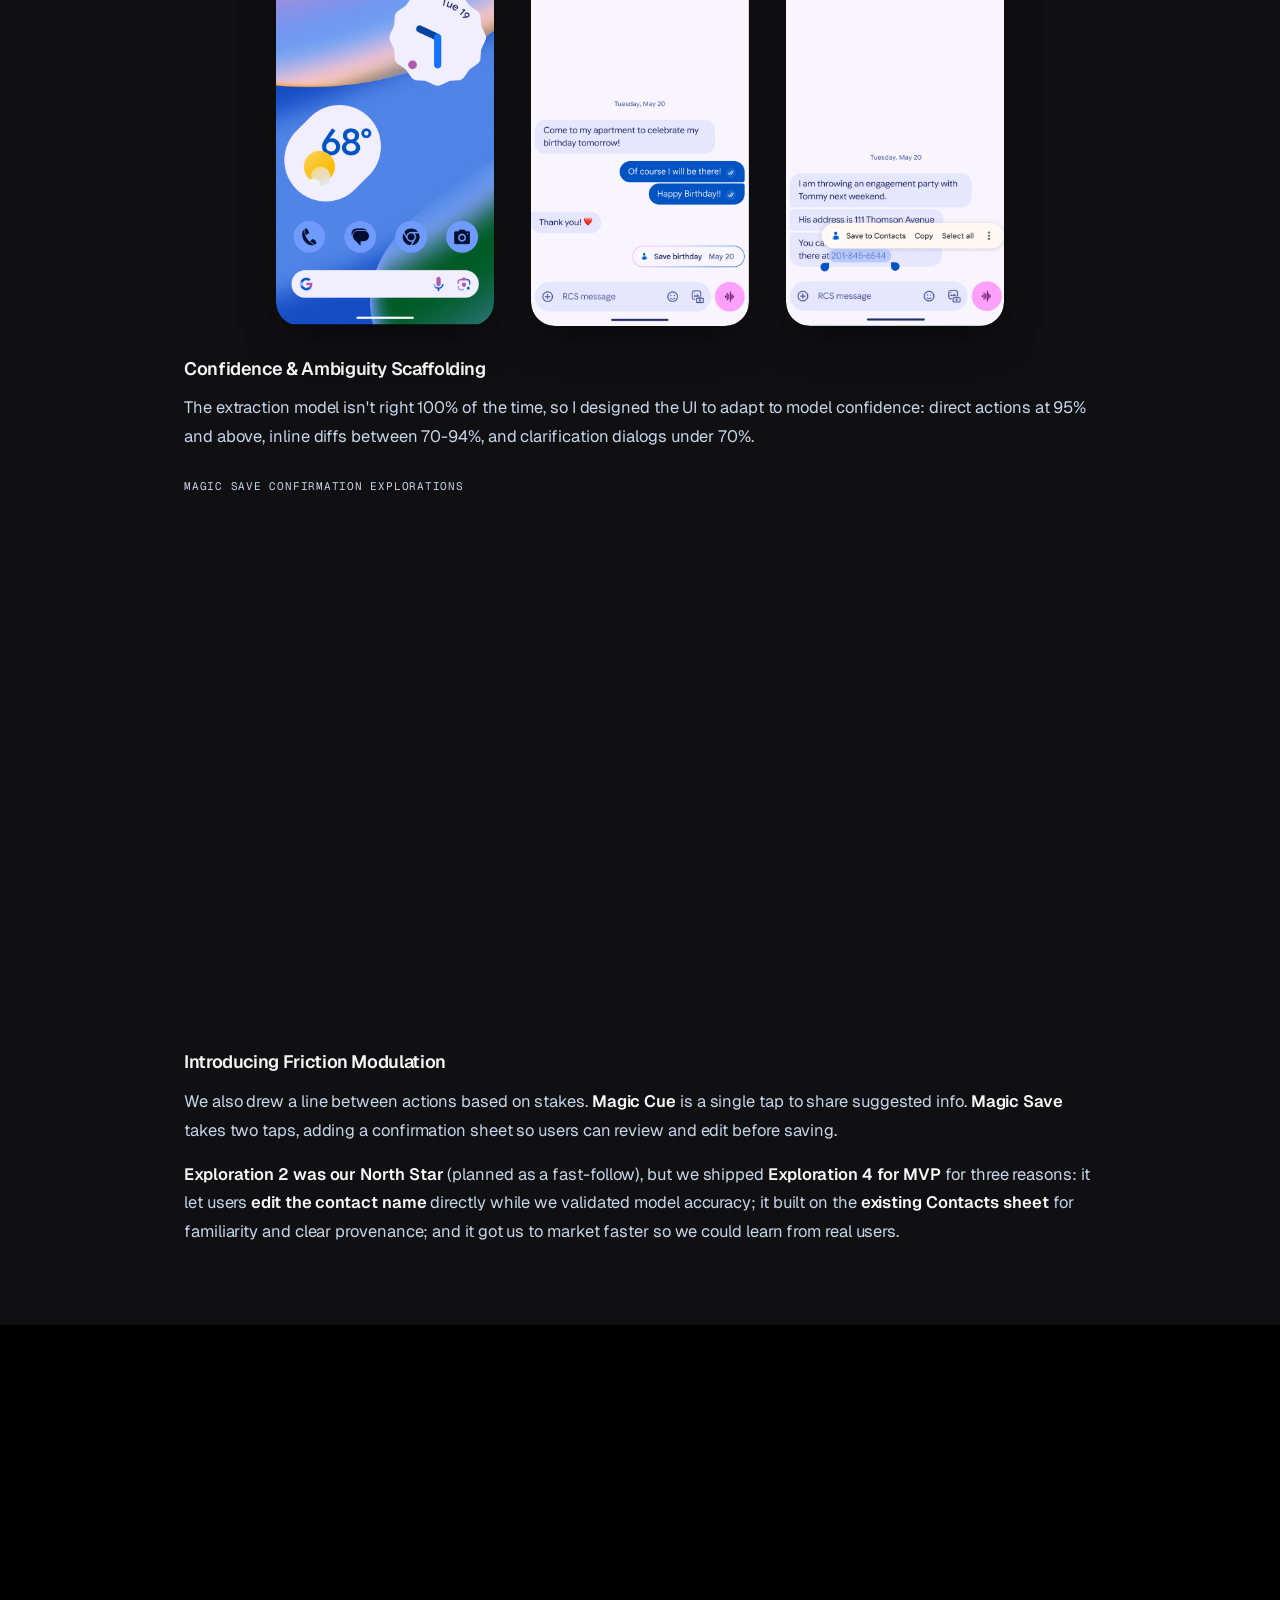
==== commit 6b0e7e73: "Color case study menu Home icon in secondary blue (#192967 light / #9DD2FF dark)" ====
--- a/ai-in-contacts.html
+++ b/ai-in-contacts.html
@@ -29,7 +29,7 @@
   <link rel="preload" as="font" type="font/ttf" href="assets/fonts/GoogleSansFlex-Variable.ttf" crossorigin>
   <link rel="preload" as="font" type="font/ttf" href="assets/fonts/GoogleSansMono-Variable.ttf" crossorigin>
   <link rel="stylesheet" href="style.css?v=234">
-  <link rel="stylesheet" href="foldfolio.css?v=304">
+  <link rel="stylesheet" href="foldfolio.css?v=305">
 </head>
 <body data-theme="dark" id="top" class="case-study-body is-locked">
   <script>if(sessionStorage.getItem('ian-case-auth')==='208984112481814036c6a8fb96017106d2c7ba8bf1b64c2ae5b44a5d7b283cec'){document.body.classList.remove('is-locked');}</script>
--- a/foldfolio.css
+++ b/foldfolio.css
@@ -530,17 +530,17 @@
   display: inline-flex;
   align-items: center;
   justify-content: center;
+  color: #192967;
+  transition: color 0.2s ease, transform 0.2s ease;
+}
+.leo-nav-home-icon:hover {
   color: #1F3B9B;
-  transition: color 0.2s ease, transform 0.2s ease;
-}
-.leo-nav-home-icon:hover {
-  color: #192967;
 }
 body.case-study-body[data-theme="dark"] .leo-nav-home-icon {
+  color: #9DD2FF;
+}
+body.case-study-body[data-theme="dark"] .leo-nav-home-icon:hover {
   color: #3186FF;
-}
-body.case-study-body[data-theme="dark"] .leo-nav-home-icon:hover {
-  color: #9DD2FF;
 }
 .leo-nav-home-icon svg {
   display: block;
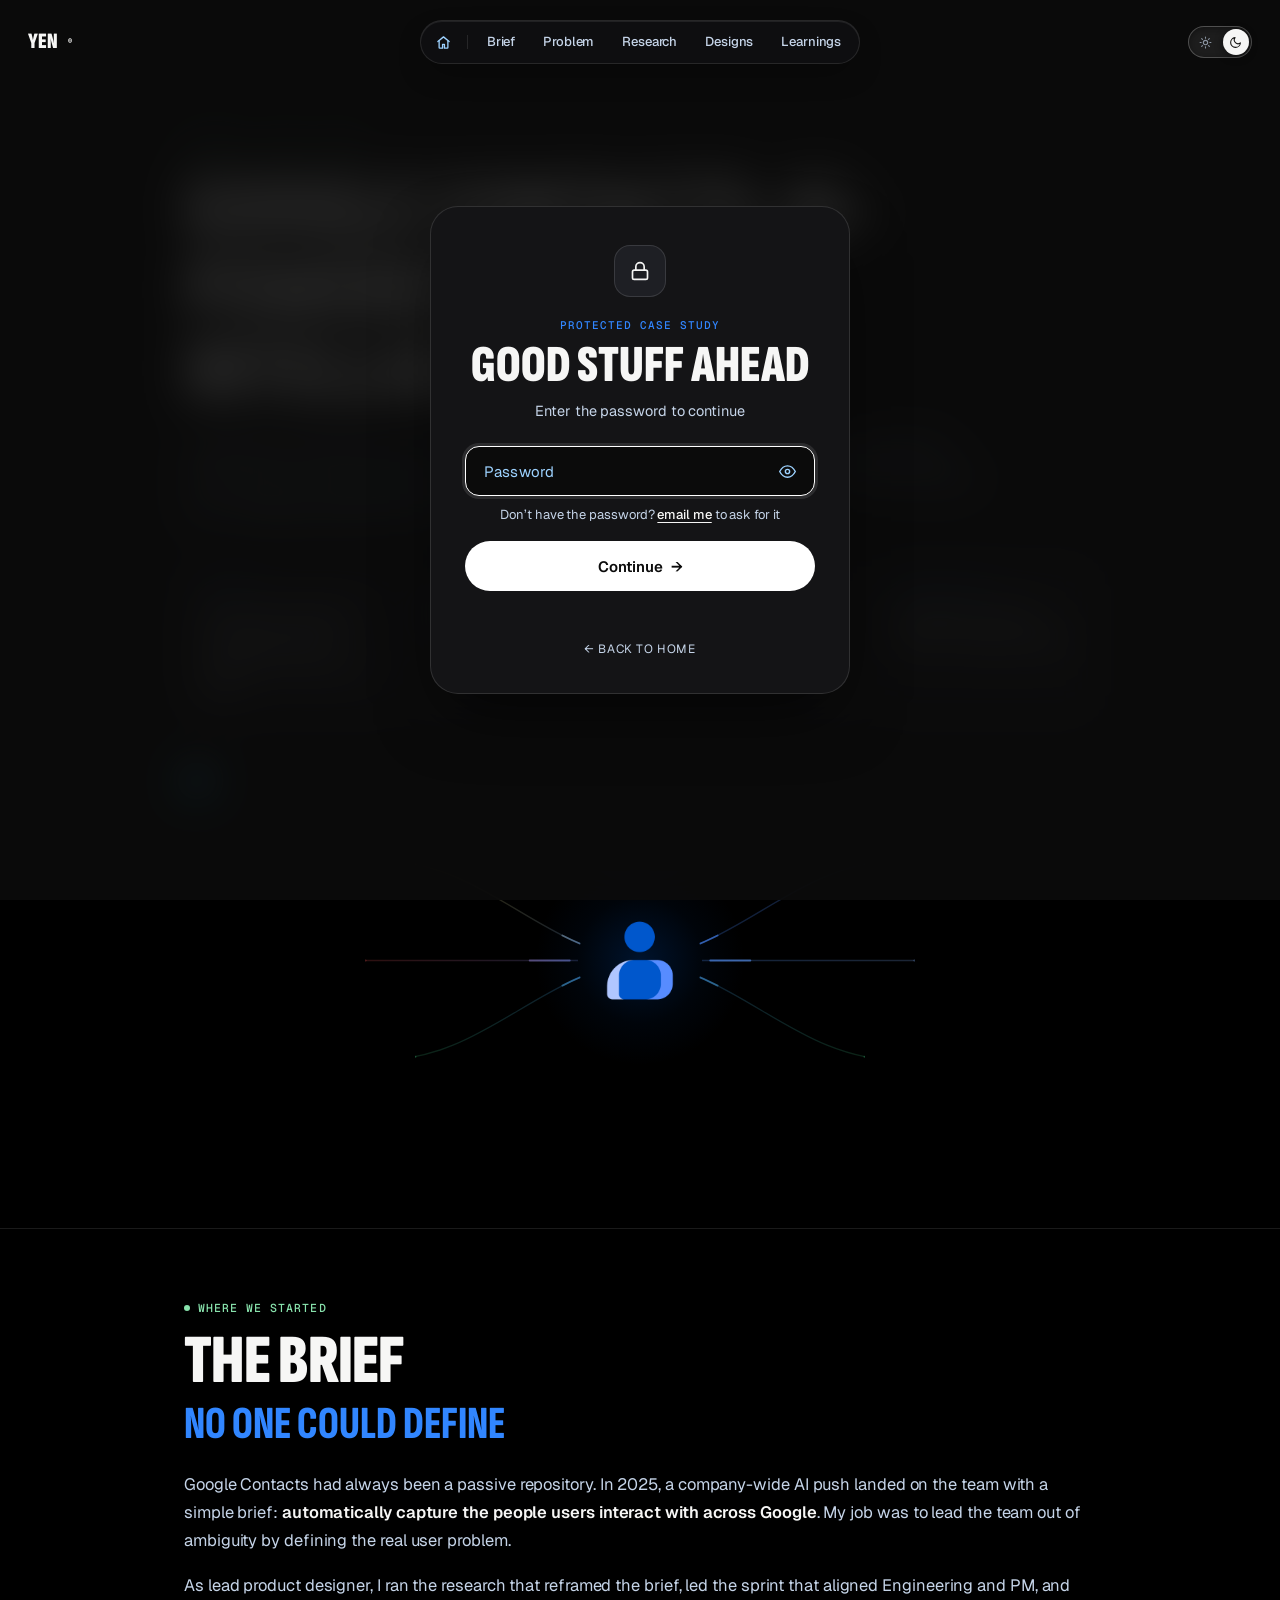
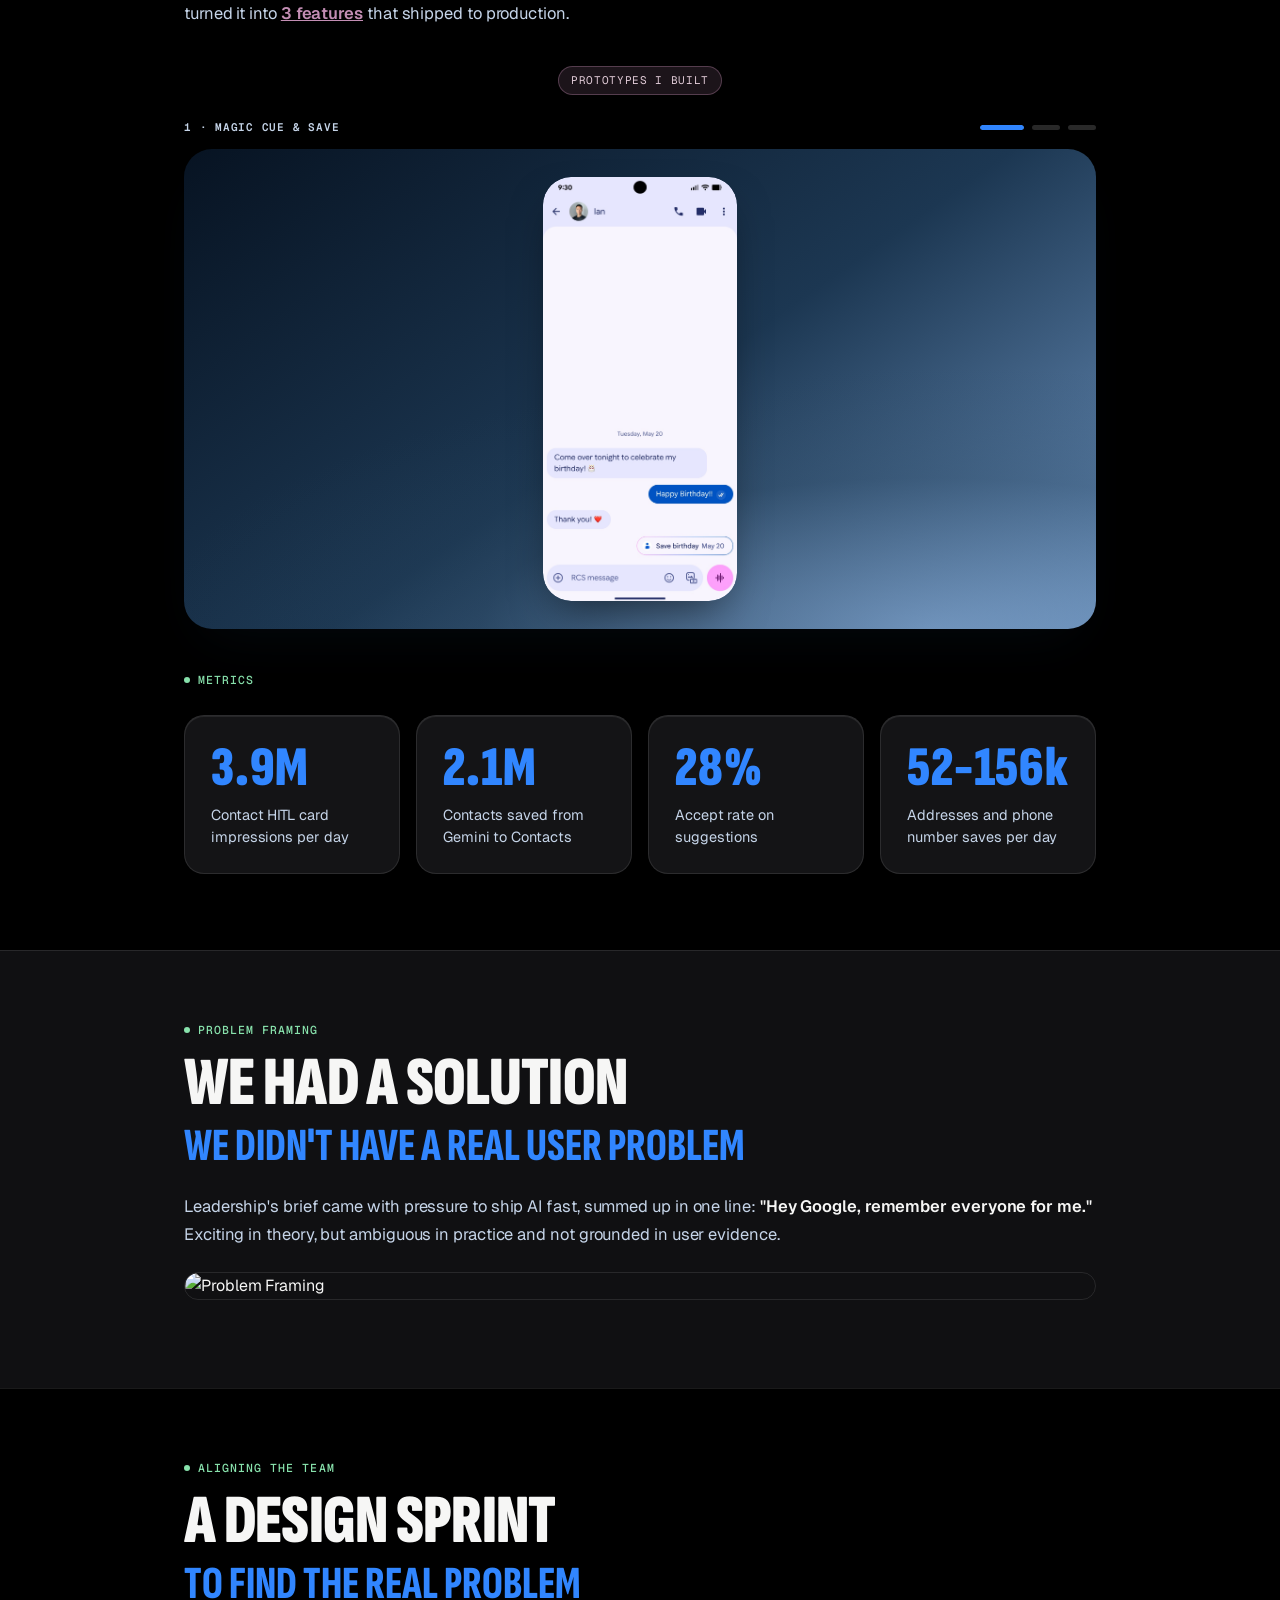
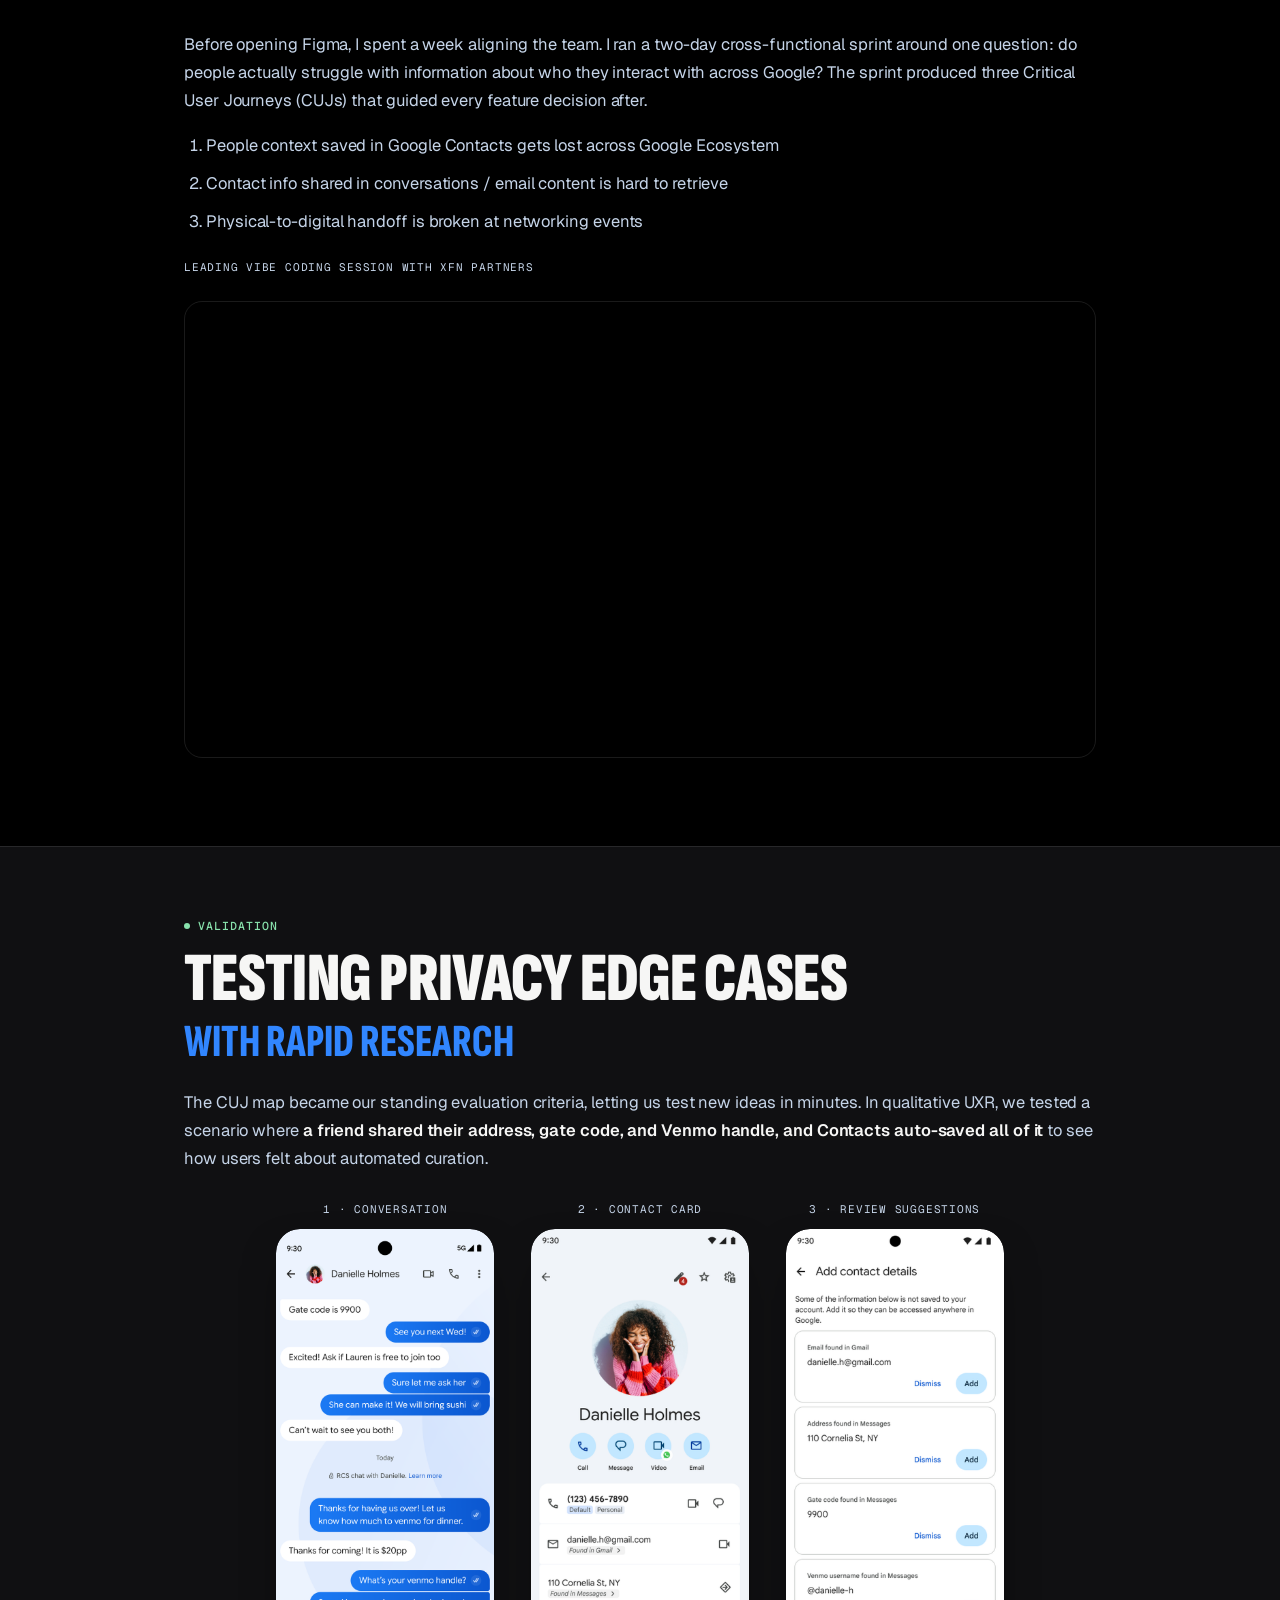
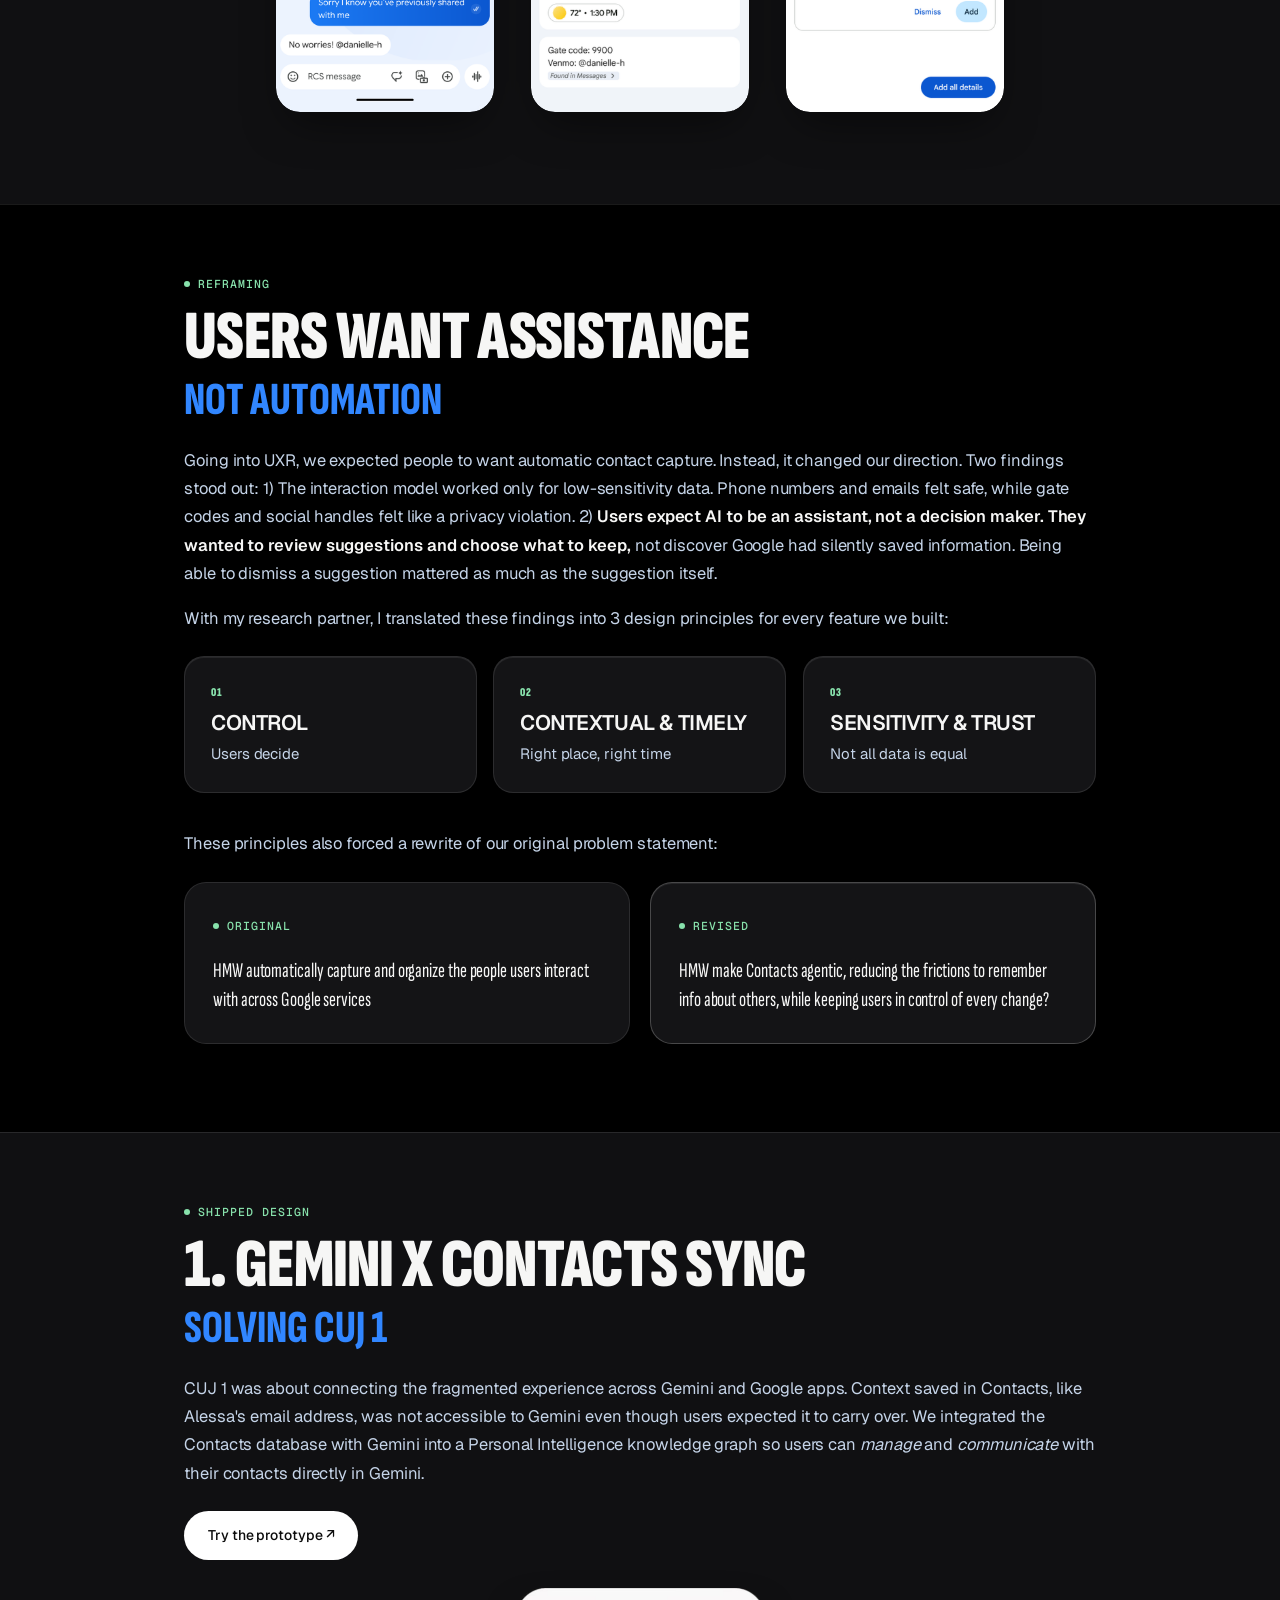
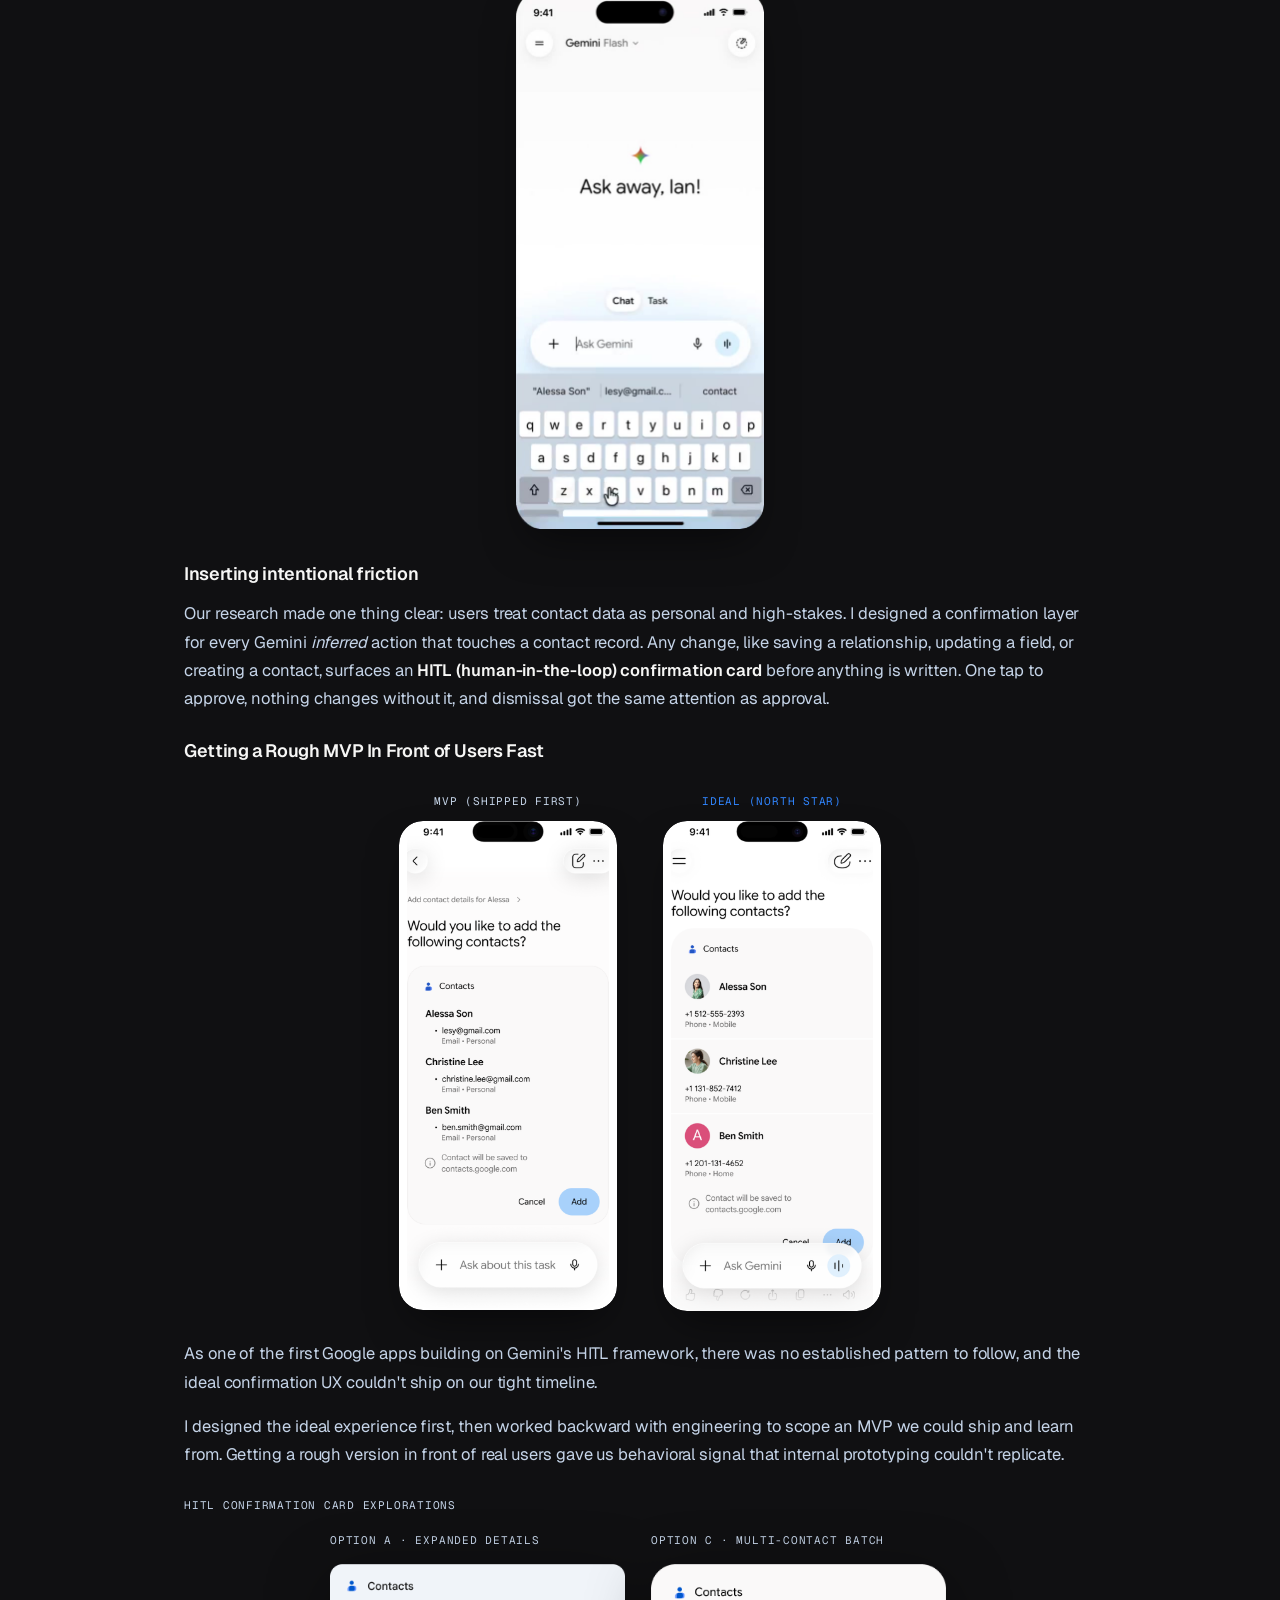
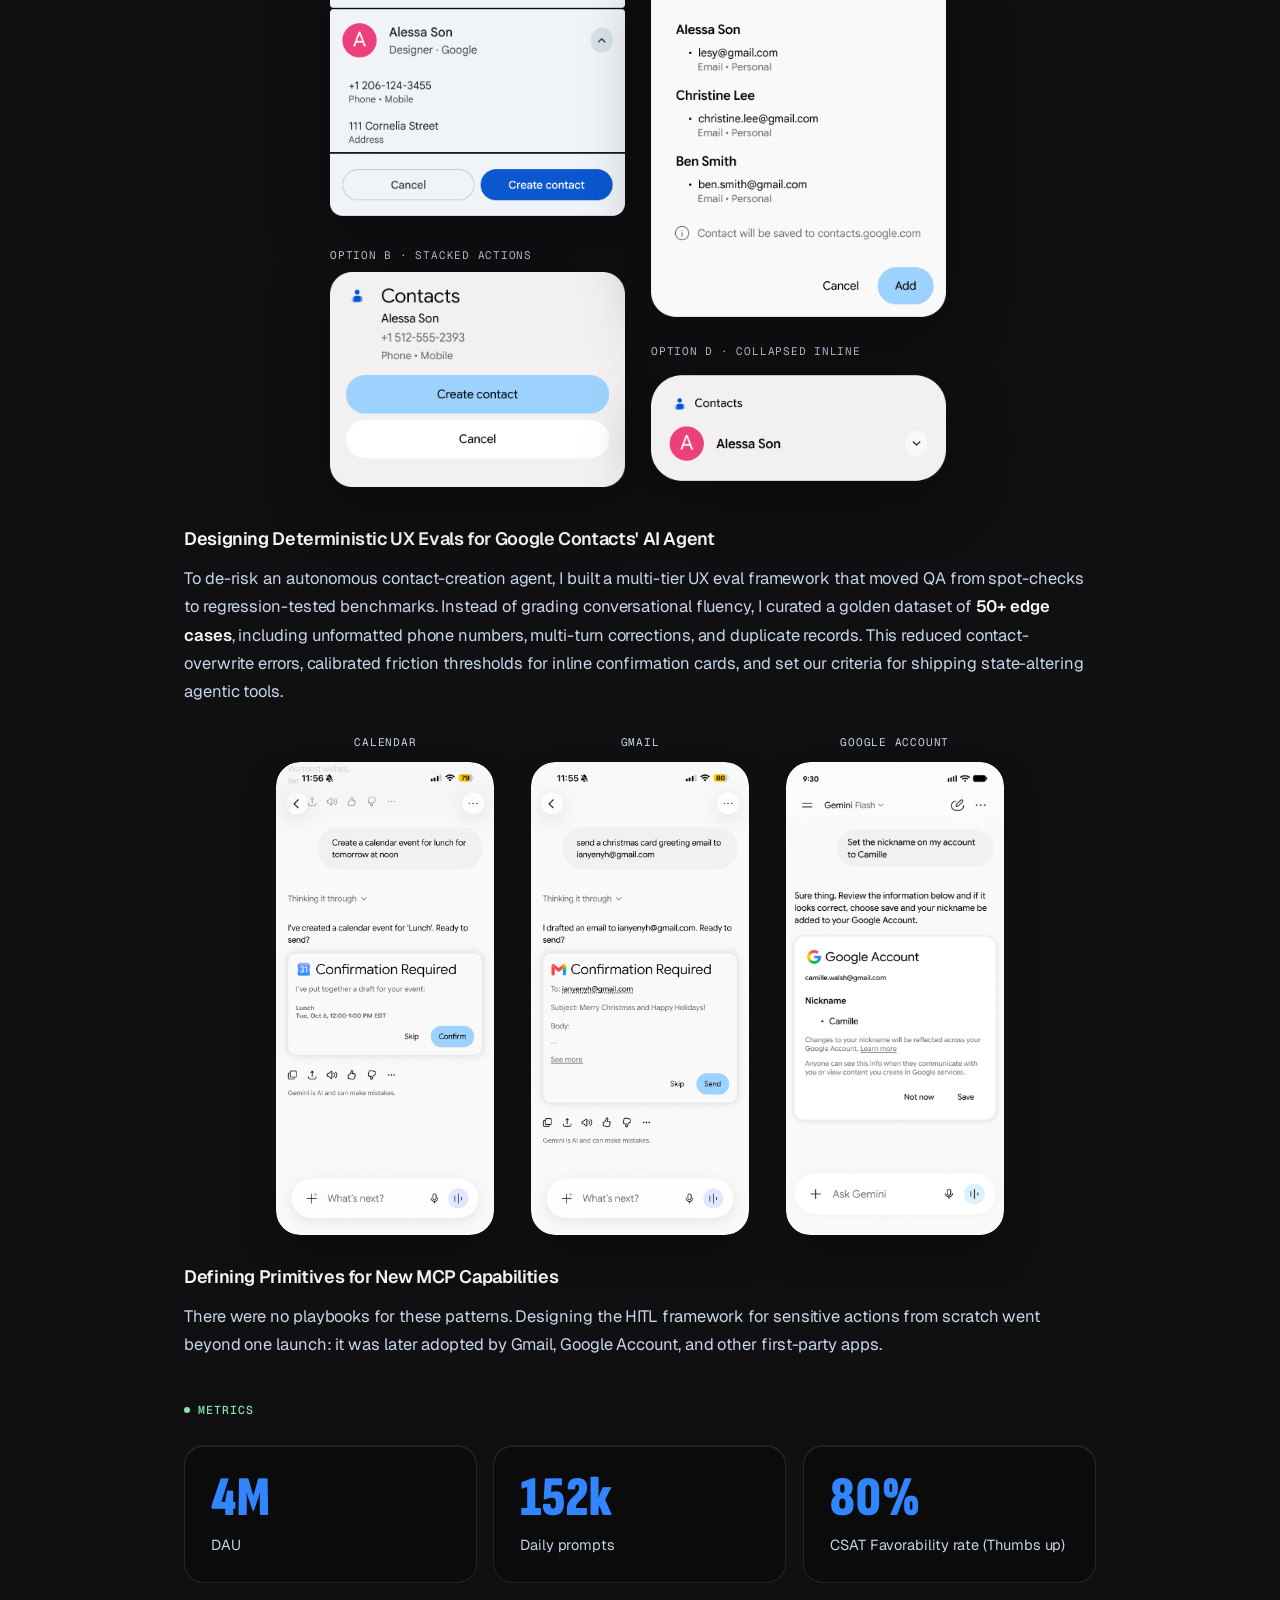
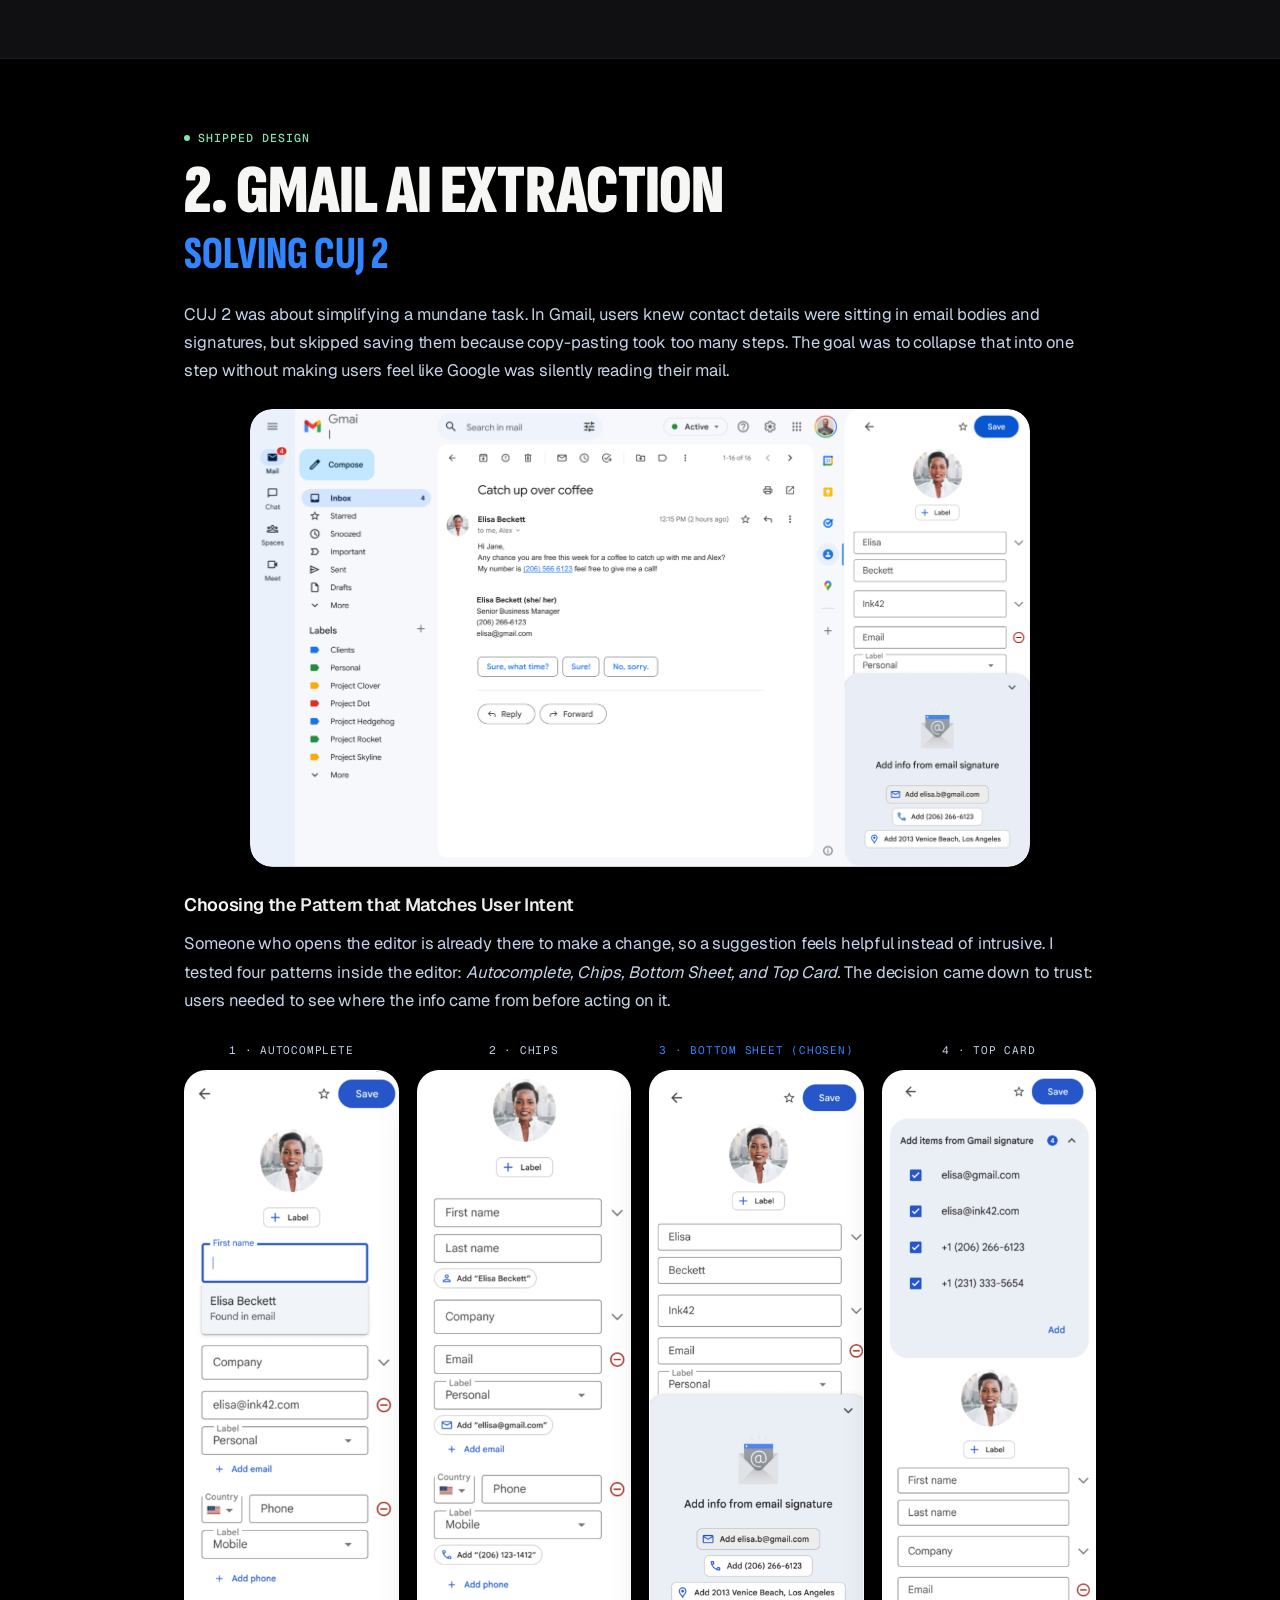
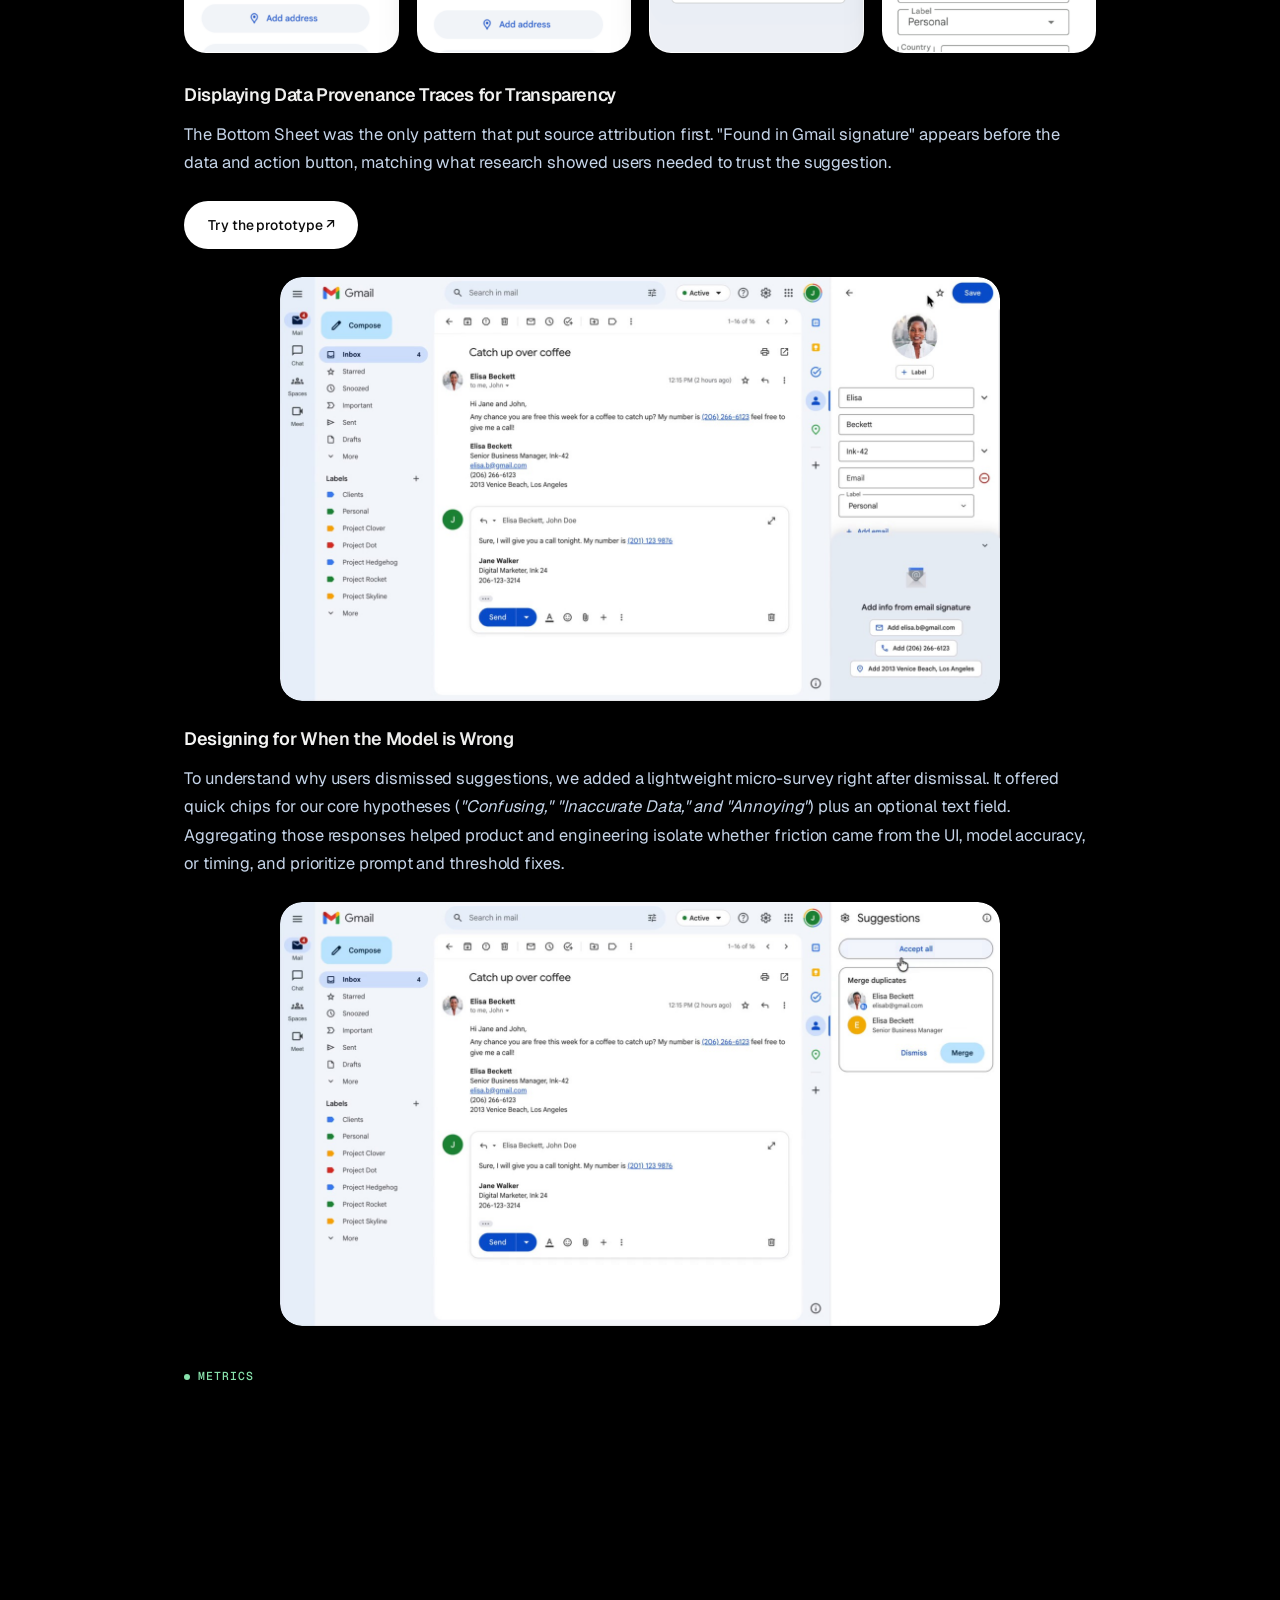
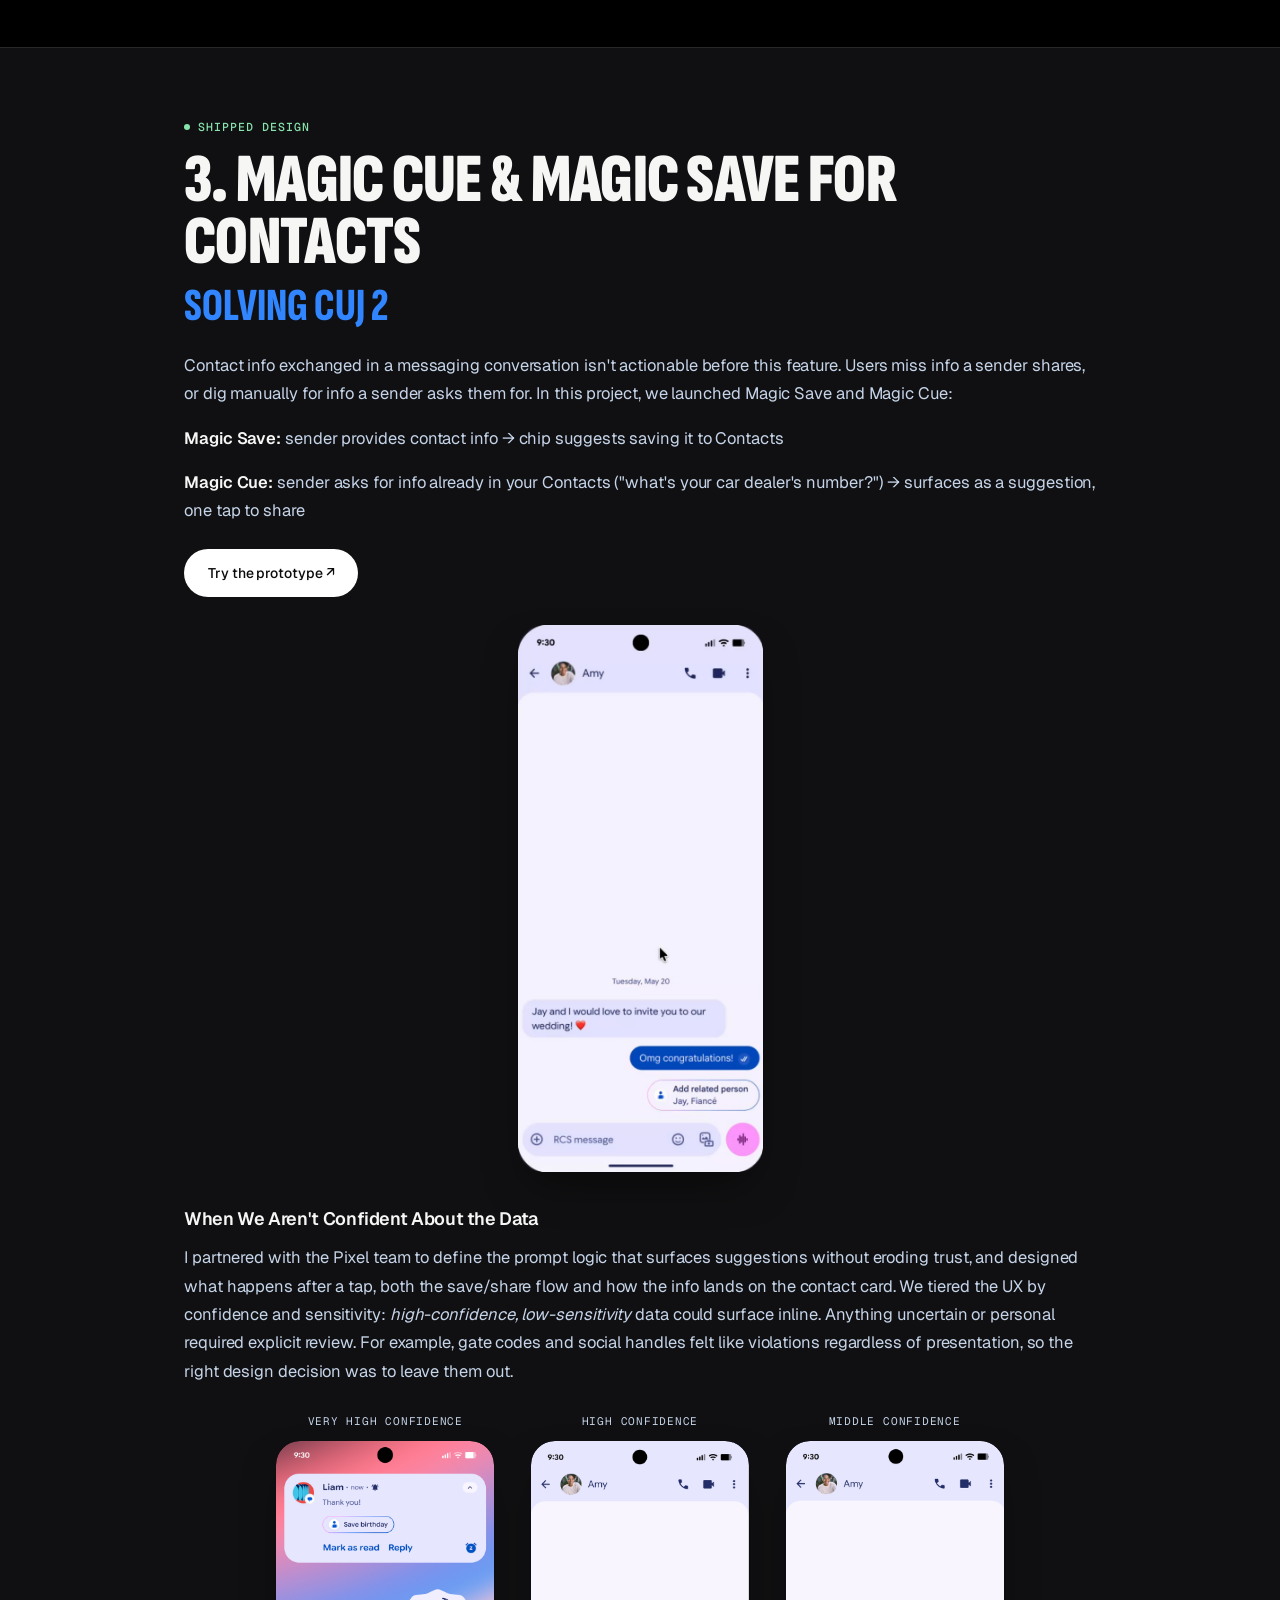
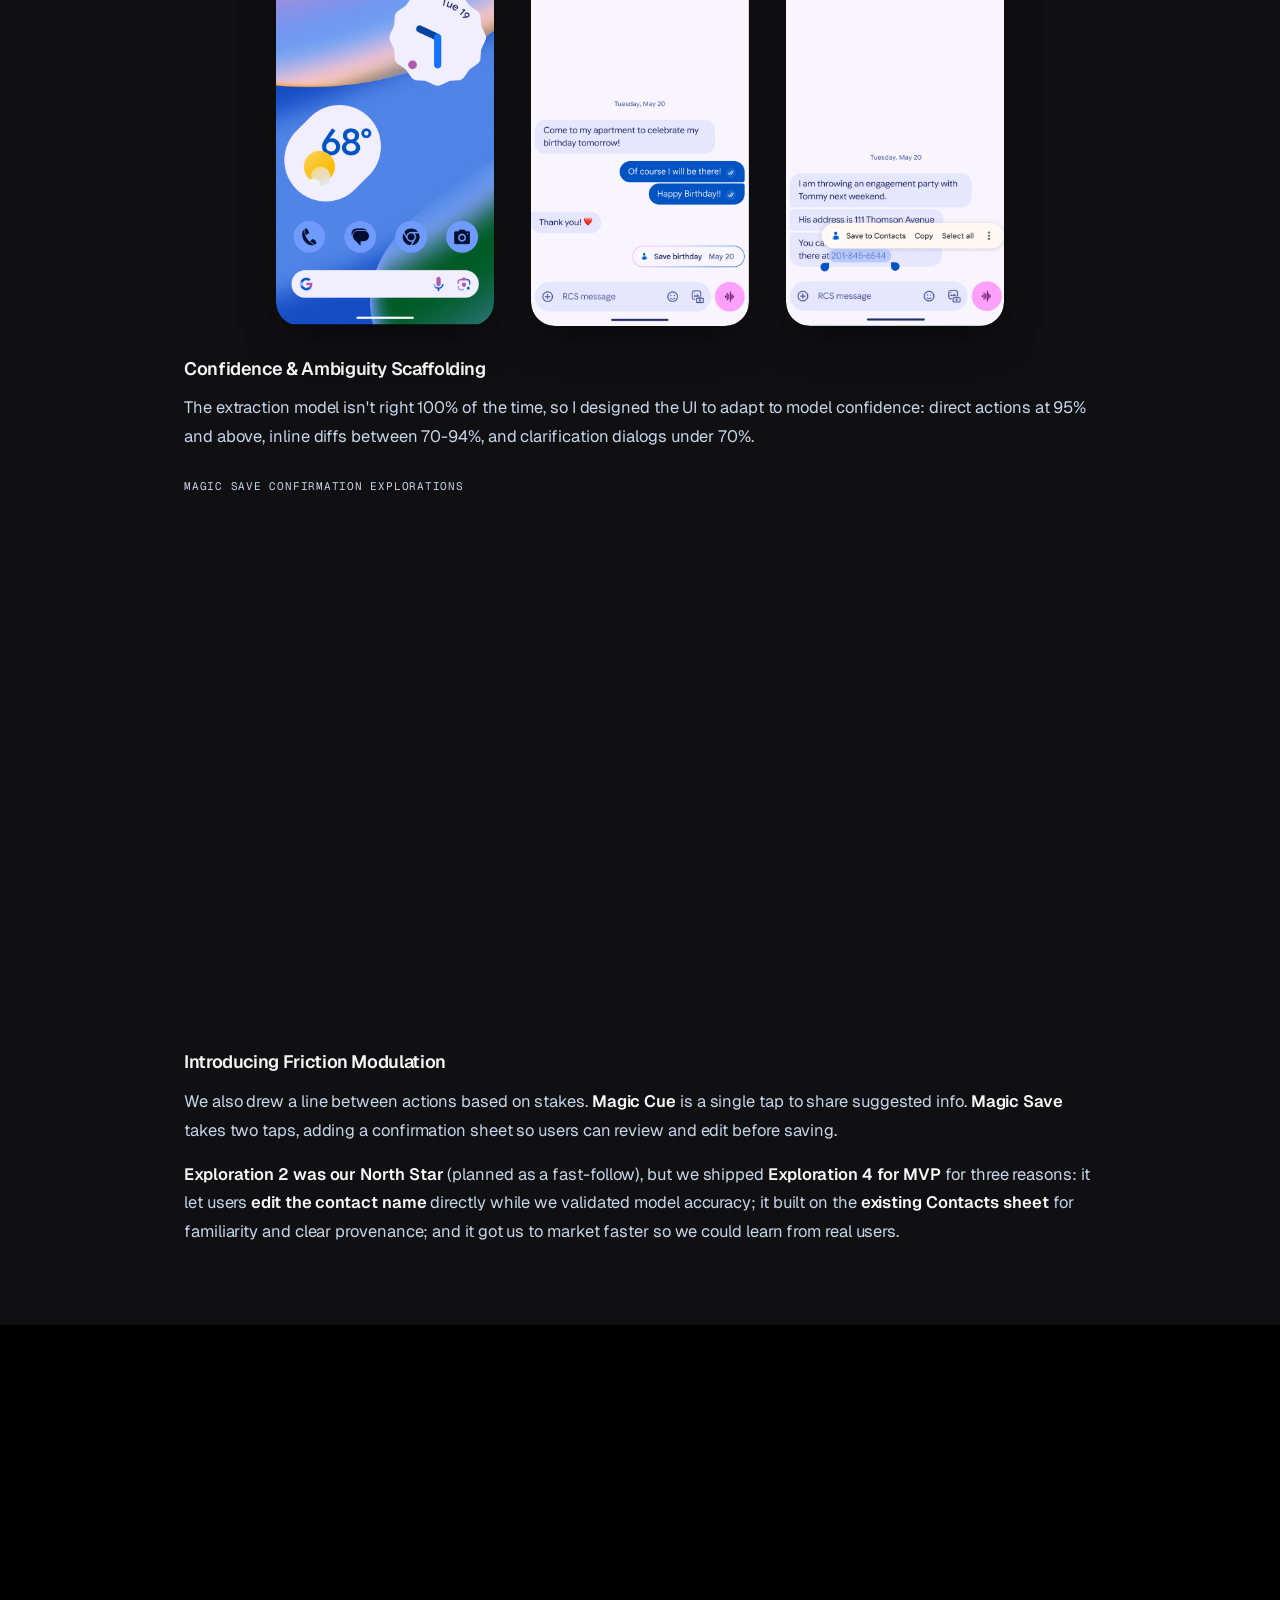
==== commit c5392be6: "Add animated flowing contact data chips (Email, Phone, Birthday, Address, Company, Notes) to AI Cont" ====
--- a/ai-in-contacts.html
+++ b/ai-in-contacts.html
@@ -29,7 +29,7 @@
   <link rel="preload" as="font" type="font/ttf" href="assets/fonts/GoogleSansFlex-Variable.ttf" crossorigin>
   <link rel="preload" as="font" type="font/ttf" href="assets/fonts/GoogleSansMono-Variable.ttf" crossorigin>
   <link rel="stylesheet" href="style.css?v=234">
-  <link rel="stylesheet" href="foldfolio.css?v=305">
+  <link rel="stylesheet" href="foldfolio.css?v=306">
 </head>
 <body data-theme="dark" id="top" class="case-study-body is-locked">
   <script>if(sessionStorage.getItem('ian-case-auth')==='208984112481814036c6a8fb96017106d2c7ba8bf1b64c2ae5b44a5d7b283cec'){document.body.classList.remove('is-locked');}</script>
@@ -179,6 +179,13 @@
                 <circle cx="845" cy="210" r="44" fill="black"/>
                 <circle cx="790" cy="320" r="44" fill="black"/>
               </mask>
+              <!-- Motion paths for flowing contact data chips -->
+              <path id="flowPathLT" d="M210 100 C 330 100, 385 195, 500 210"/>
+              <path id="flowPathLM" d="M155 210 L 500 210"/>
+              <path id="flowPathLB" d="M210 320 C 330 320, 385 225, 500 210"/>
+              <path id="flowPathRT" d="M790 100 C 670 100, 615 195, 500 210"/>
+              <path id="flowPathRM" d="M845 210 L 500 210"/>
+              <path id="flowPathRB" d="M790 320 C 670 320, 615 225, 500 210"/>
             </defs>
 
             <!-- Subtle Ambient Halo Behind Central Google Contacts Logo -->
@@ -202,6 +209,63 @@
               <path d="M790 100 C 670 100, 615 195, 500 210" stroke="url(#s92LineRT)" stroke-width="2" stroke-linecap="round" class="aurora-energy-stream is-s4"/>
               <path d="M845 210 L 500 210" stroke="url(#s92LineRM)" stroke-width="2" stroke-linecap="round" class="aurora-energy-stream is-s5"/>
               <path d="M790 320 C 670 320, 615 225, 500 210" stroke="url(#s92LineRB)" stroke-width="2" stroke-linecap="round" class="aurora-energy-stream is-s6"/>
+            </g>
+
+            <!-- Flowing Contact Data Chips (Company, Email, Address, Birthday, Notes, Phone -> Google Contacts) -->
+            <g class="aurora-data-chips">
+              <!-- Meet -> Company -->
+              <g class="aurora-data-chip" opacity="0">
+                <rect class="aurora-chip-bg" x="-42" y="-13" width="84" height="26" rx="13"/>
+                <circle cx="-28" cy="0" r="3.5" fill="#FBBC04"/>
+                <text class="aurora-chip-text" x="-19" y="4">Company</text>
+                <animateMotion dur="4.4s" repeatCount="indefinite" begin="0s" calcMode="spline" keyTimes="0;1" keySplines="0.4 0 0.2 1"><mpath href="#flowPathLT"/></animateMotion>
+                <animate attributeName="opacity" values="0;1;1;0" keyTimes="0;0.18;0.74;0.94" dur="4.4s" repeatCount="indefinite" begin="0s"/>
+              </g>
+
+              <!-- Gmail -> Email -->
+              <g class="aurora-data-chip" opacity="0">
+                <rect class="aurora-chip-bg" x="-34" y="-13" width="68" height="26" rx="13"/>
+                <circle cx="-20" cy="0" r="3.5" fill="#EA4335"/>
+                <text class="aurora-chip-text" x="-11" y="4">Email</text>
+                <animateMotion dur="4.4s" repeatCount="indefinite" begin="1.1s" calcMode="spline" keyTimes="0;1" keySplines="0.4 0 0.2 1"><mpath href="#flowPathLM"/></animateMotion>
+                <animate attributeName="opacity" values="0;1;1;0" keyTimes="0;0.18;0.74;0.94" dur="4.4s" repeatCount="indefinite" begin="1.1s"/>
+              </g>
+
+              <!-- Messages -> Address -->
+              <g class="aurora-data-chip" opacity="0">
+                <rect class="aurora-chip-bg" x="-40" y="-13" width="80" height="26" rx="13"/>
+                <circle cx="-26" cy="0" r="3.5" fill="#34A853"/>
+                <text class="aurora-chip-text" x="-17" y="4">Address</text>
+                <animateMotion dur="4.4s" repeatCount="indefinite" begin="2.2s" calcMode="spline" keyTimes="0;1" keySplines="0.4 0 0.2 1"><mpath href="#flowPathLB"/></animateMotion>
+                <animate attributeName="opacity" values="0;1;1;0" keyTimes="0;0.18;0.74;0.94" dur="4.4s" repeatCount="indefinite" begin="2.2s"/>
+              </g>
+
+              <!-- Calendar -> Birthday -->
+              <g class="aurora-data-chip" opacity="0">
+                <rect class="aurora-chip-bg" x="-42" y="-13" width="84" height="26" rx="13"/>
+                <circle cx="-28" cy="0" r="3.5" fill="#578CFF"/>
+                <text class="aurora-chip-text" x="-19" y="4">Birthday</text>
+                <animateMotion dur="4.4s" repeatCount="indefinite" begin="0.55s" calcMode="spline" keyTimes="0;1" keySplines="0.4 0 0.2 1"><mpath href="#flowPathRT"/></animateMotion>
+                <animate attributeName="opacity" values="0;1;1;0" keyTimes="0;0.18;0.74;0.94" dur="4.4s" repeatCount="indefinite" begin="0.55s"/>
+              </g>
+
+              <!-- Pixel -> Notes -->
+              <g class="aurora-data-chip" opacity="0">
+                <rect class="aurora-chip-bg" x="-34" y="-13" width="68" height="26" rx="13"/>
+                <circle cx="-20" cy="0" r="3.5" fill="#8AB4F8"/>
+                <text class="aurora-chip-text" x="-11" y="4">Notes</text>
+                <animateMotion dur="4.4s" repeatCount="indefinite" begin="1.65s" calcMode="spline" keyTimes="0;1" keySplines="0.4 0 0.2 1"><mpath href="#flowPathRM"/></animateMotion>
+                <animate attributeName="opacity" values="0;1;1;0" keyTimes="0;0.18;0.74;0.94" dur="4.4s" repeatCount="indefinite" begin="1.65s"/>
+              </g>
+
+              <!-- Phone -> Phone -->
+              <g class="aurora-data-chip" opacity="0">
+                <rect class="aurora-chip-bg" x="-36" y="-13" width="72" height="26" rx="13"/>
+                <circle cx="-22" cy="0" r="3.5" fill="#34A853"/>
+                <text class="aurora-chip-text" x="-13" y="4">Phone</text>
+                <animateMotion dur="4.4s" repeatCount="indefinite" begin="2.75s" calcMode="spline" keyTimes="0;1" keySplines="0.4 0 0.2 1"><mpath href="#flowPathRB"/></animateMotion>
+                <animate attributeName="opacity" values="0;1;1;0" keyTimes="0;0.18;0.74;0.94" dur="4.4s" repeatCount="indefinite" begin="2.75s"/>
+              </g>
             </g>
 
             <!-- Slide 92 Aurora Energy Icons (Frameless) -->
--- a/foldfolio.css
+++ b/foldfolio.css
@@ -2527,3 +2527,26 @@
     left: -12.8%;
   }
 }
+
+/* Flowing Contact Data Chips in AI-in-Contacts Hero Diagram */
+.aurora-chip-bg {
+  fill: rgba(255, 255, 255, 0.94);
+  stroke: rgba(31, 59, 155, 0.22);
+  stroke-width: 1.25;
+  filter: drop-shadow(0 4px 10px rgba(25, 41, 103, 0.14));
+}
+.aurora-chip-text {
+  fill: #192967;
+  font-family: 'Geist', -apple-system, BlinkMacSystemFont, sans-serif;
+  font-size: 11px;
+  font-weight: 600;
+  letter-spacing: 0.01em;
+}
+body[data-theme="dark"] .aurora-chip-bg {
+  fill: rgba(20, 24, 34, 0.92);
+  stroke: rgba(157, 210, 255, 0.34);
+  filter: drop-shadow(0 6px 14px rgba(0, 0, 0, 0.55));
+}
+body[data-theme="dark"] .aurora-chip-text {
+  fill: #E8F1FF;
+}
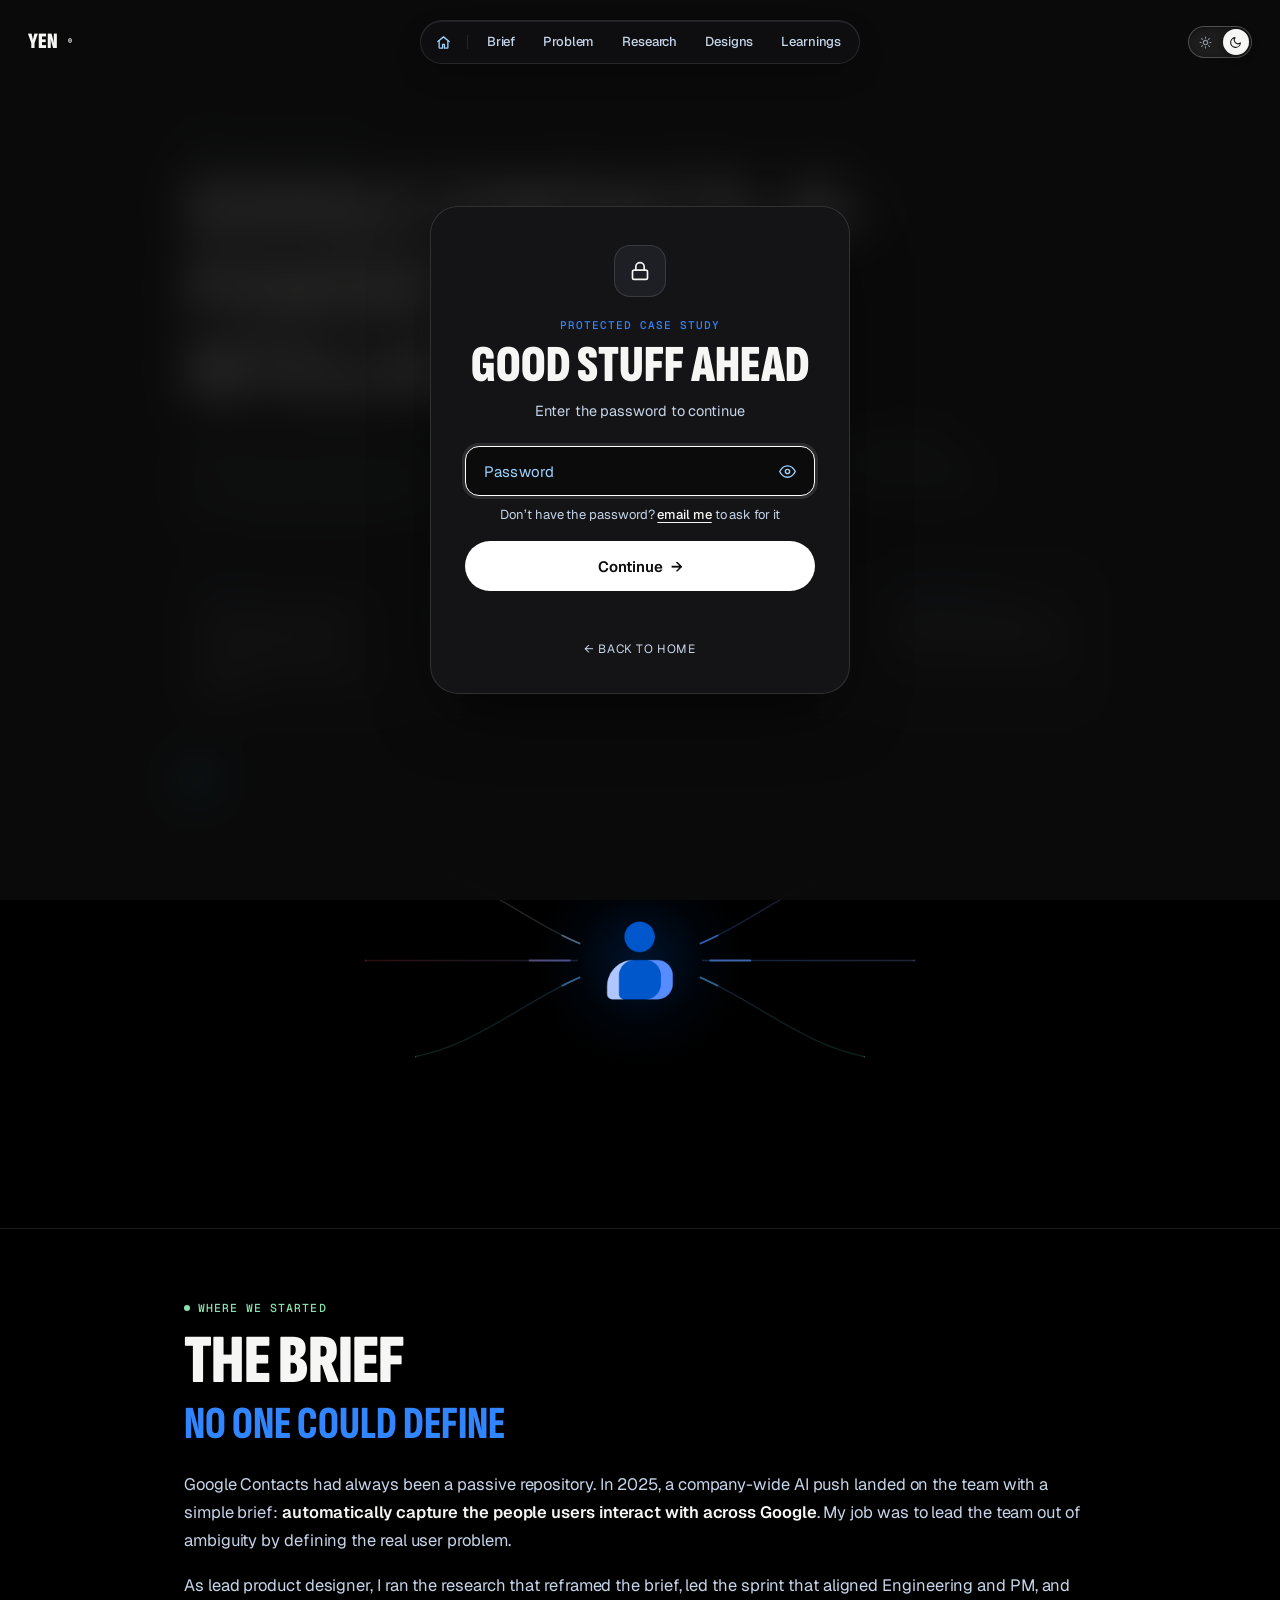
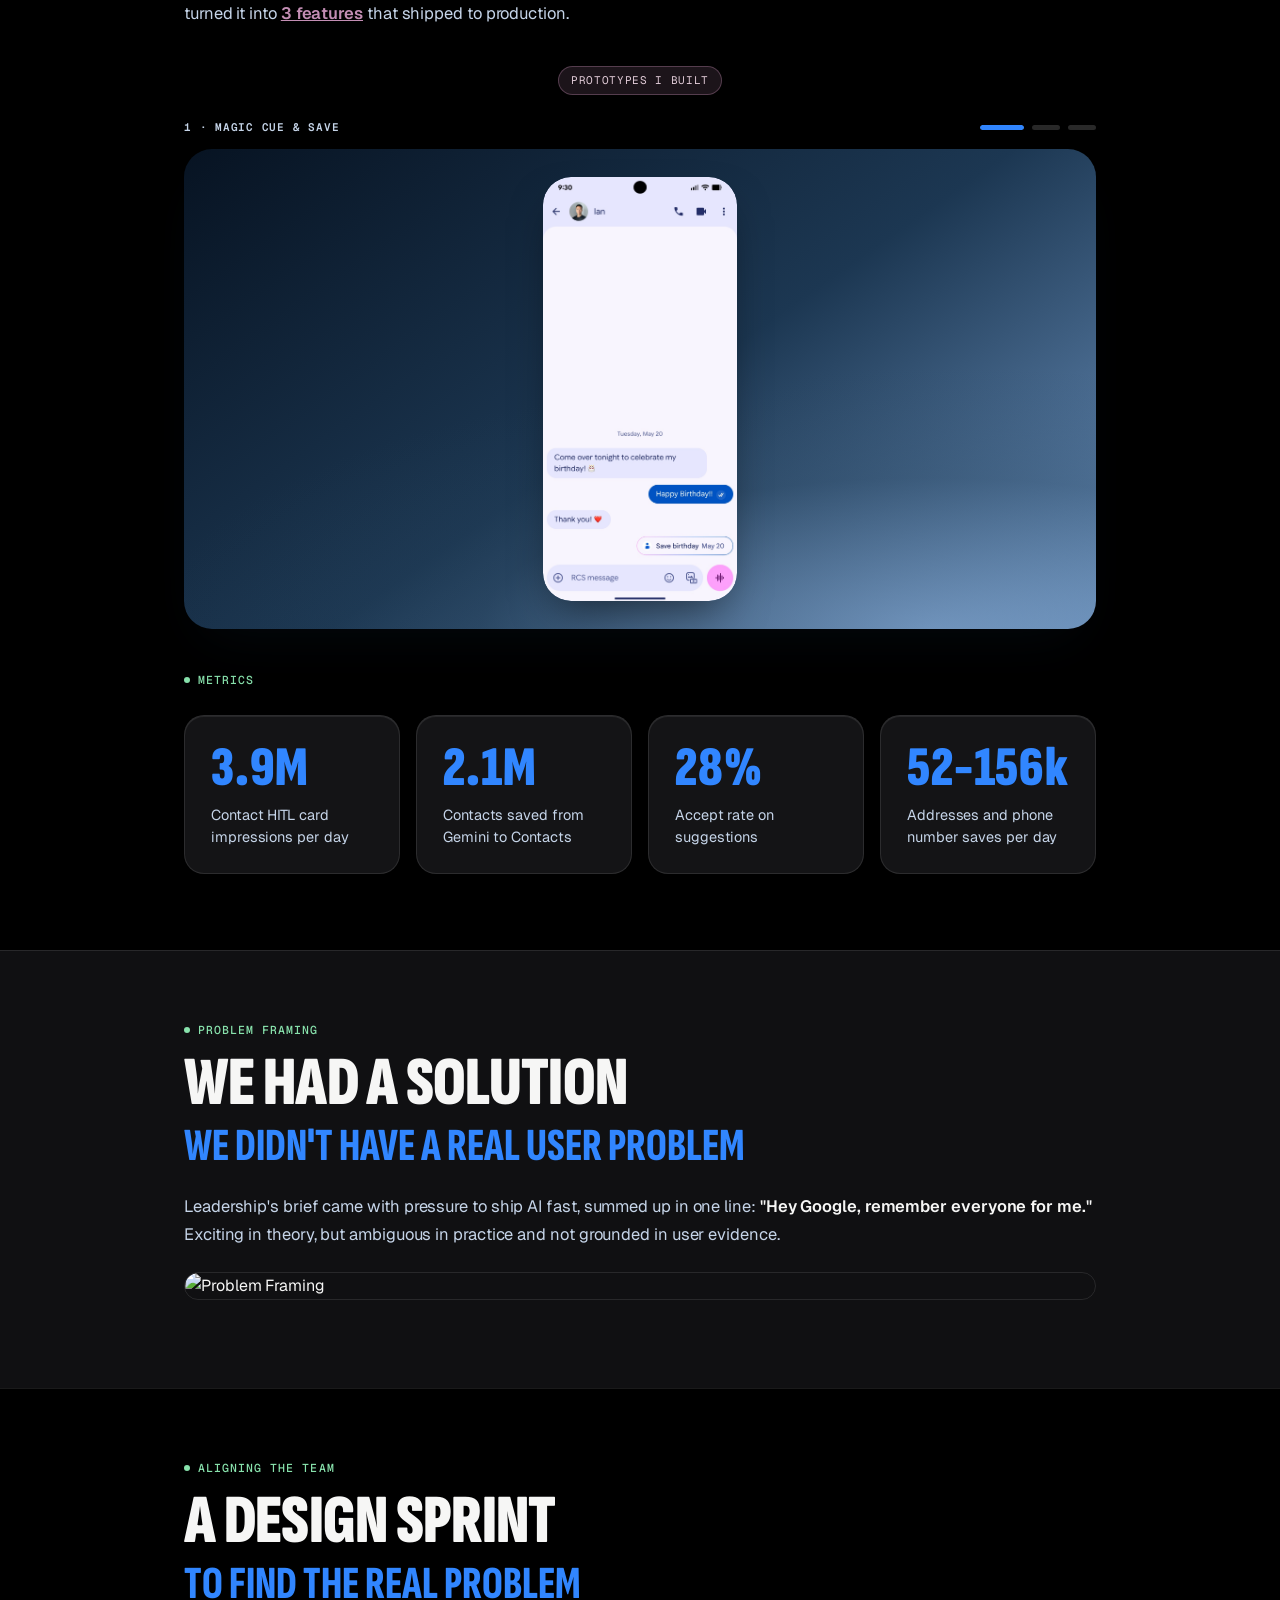
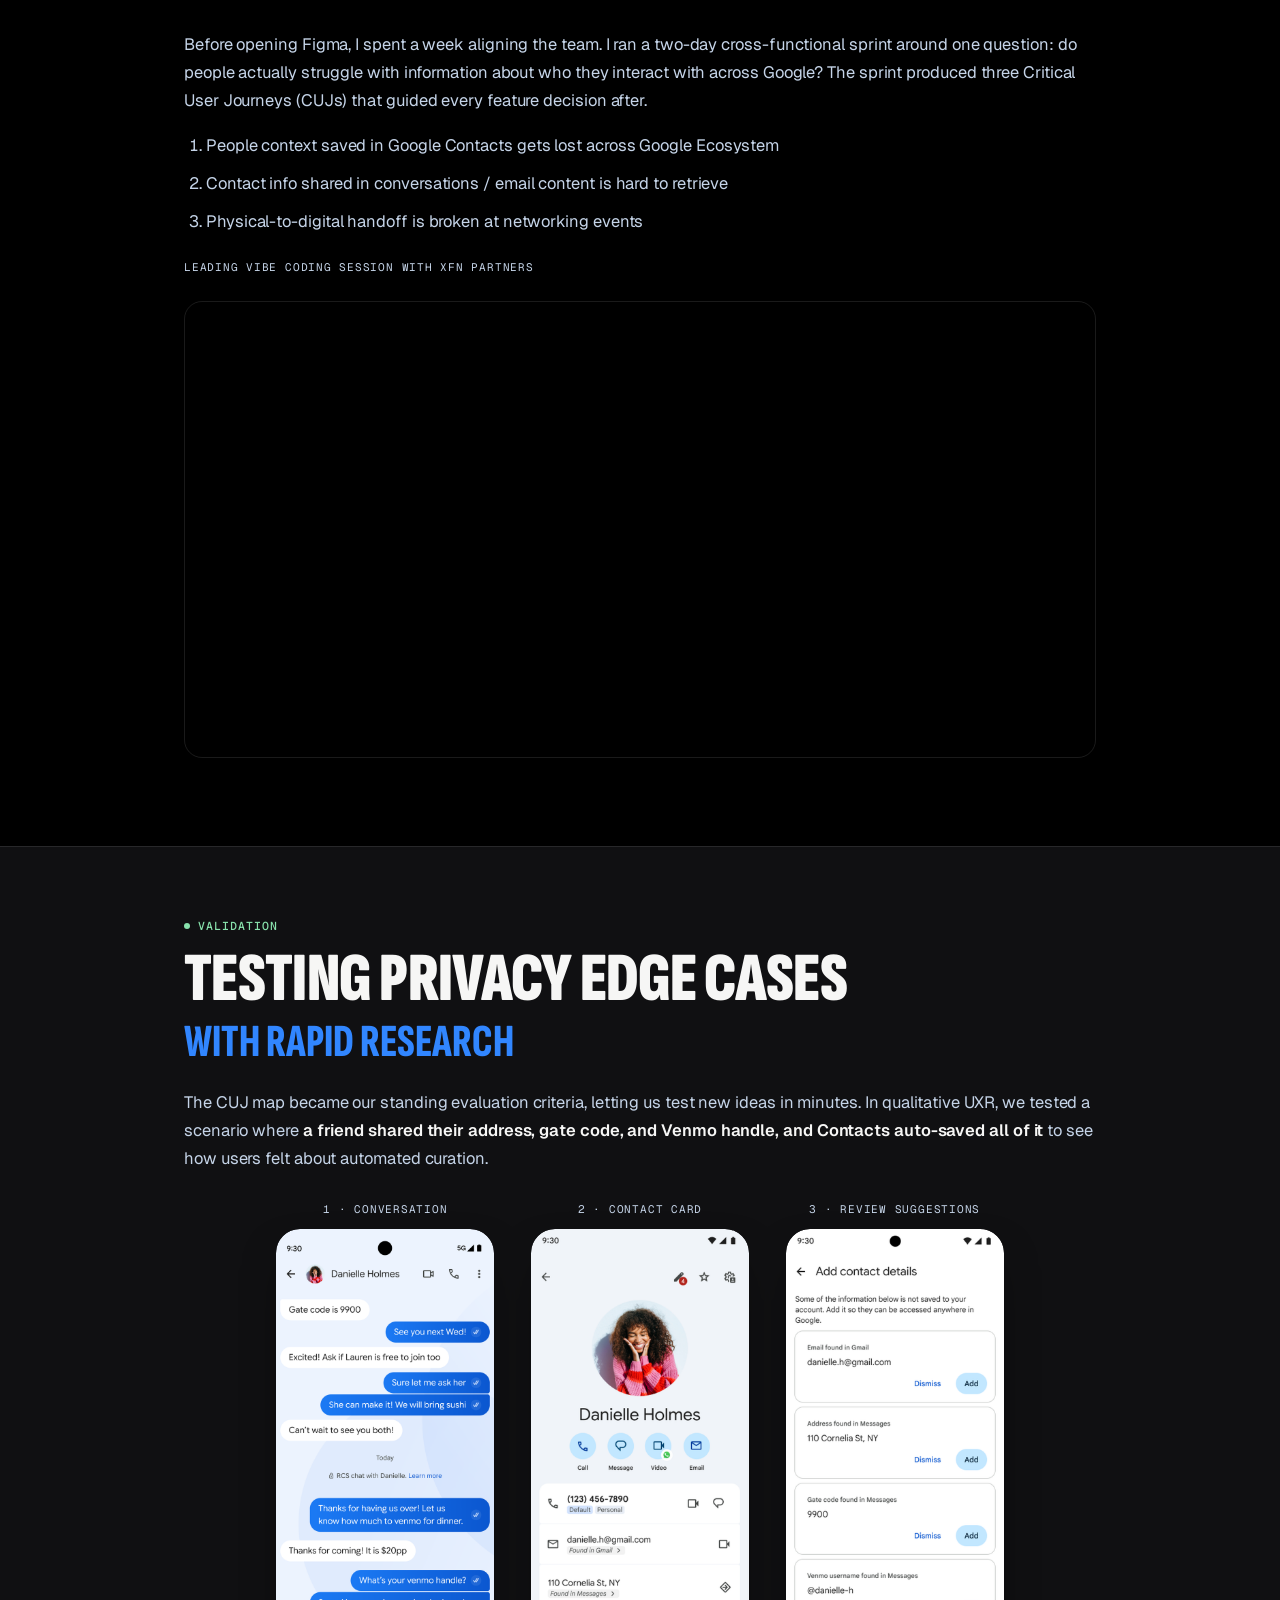
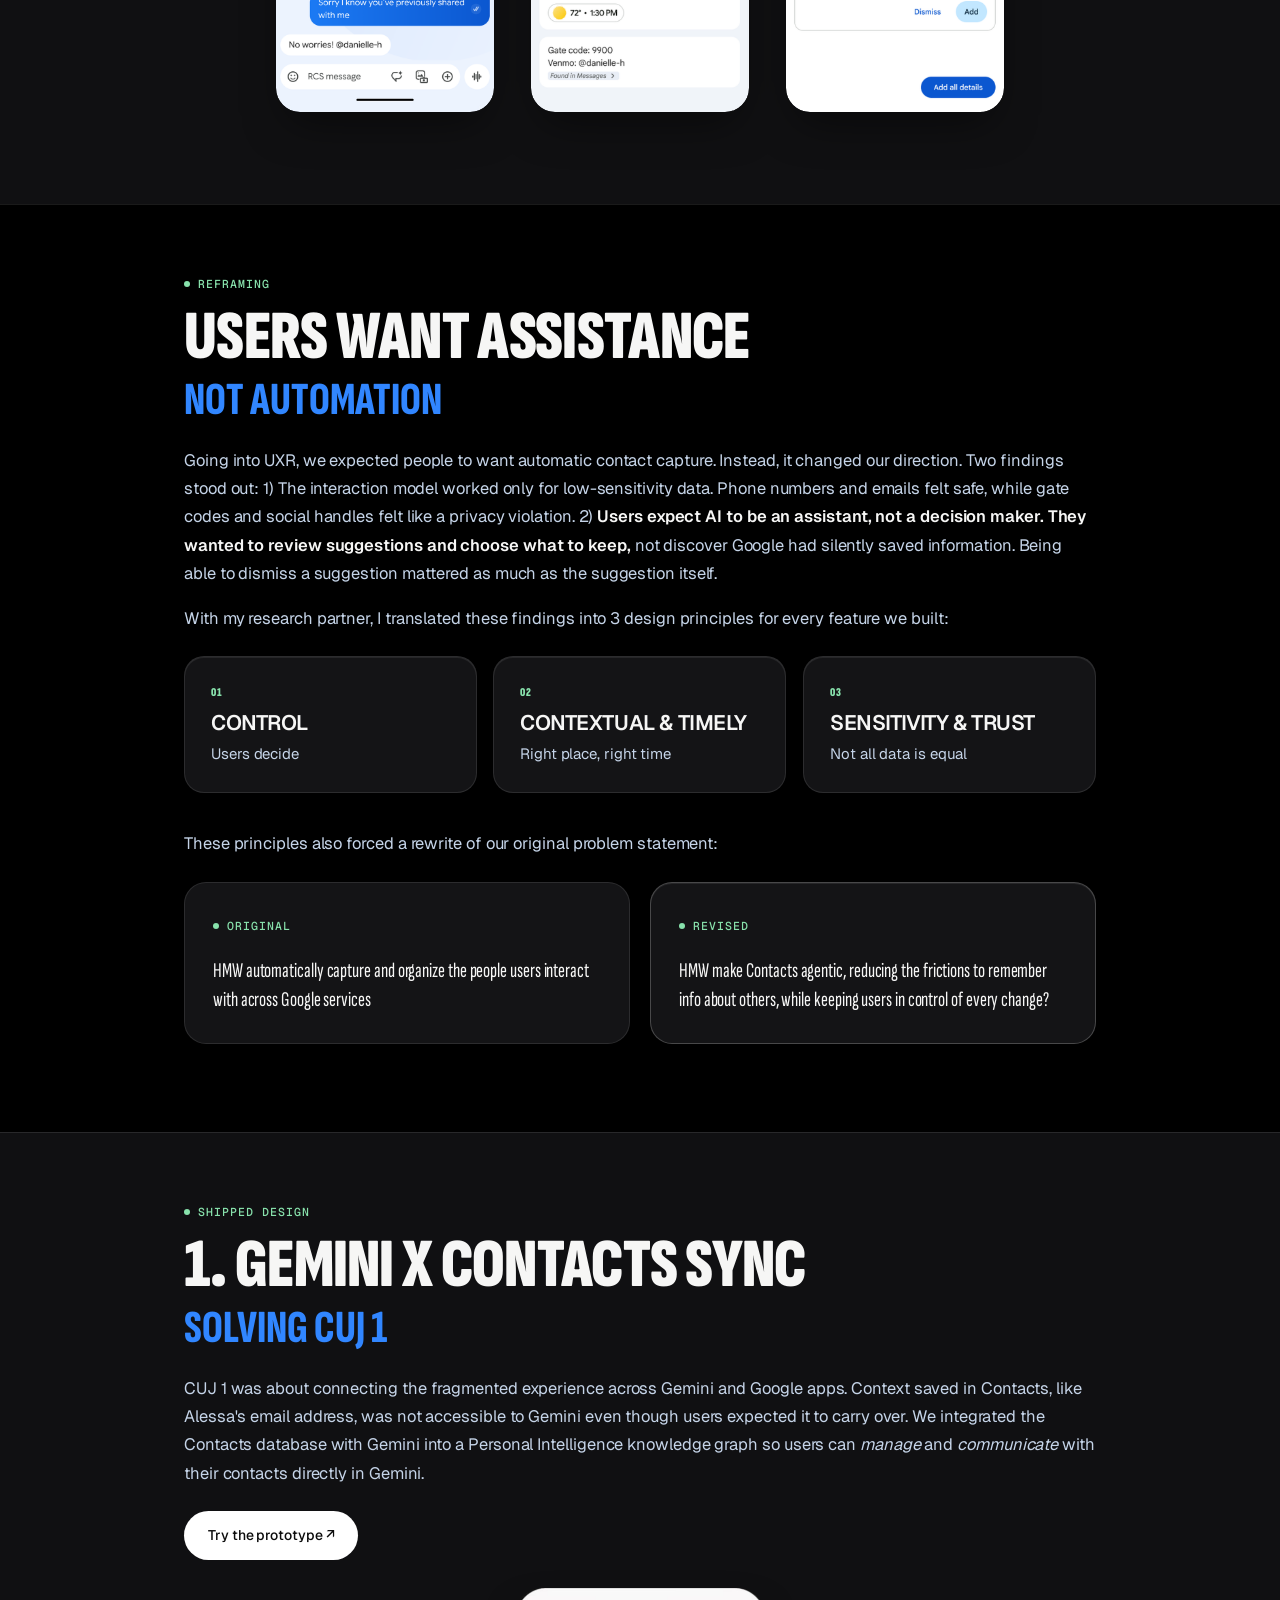
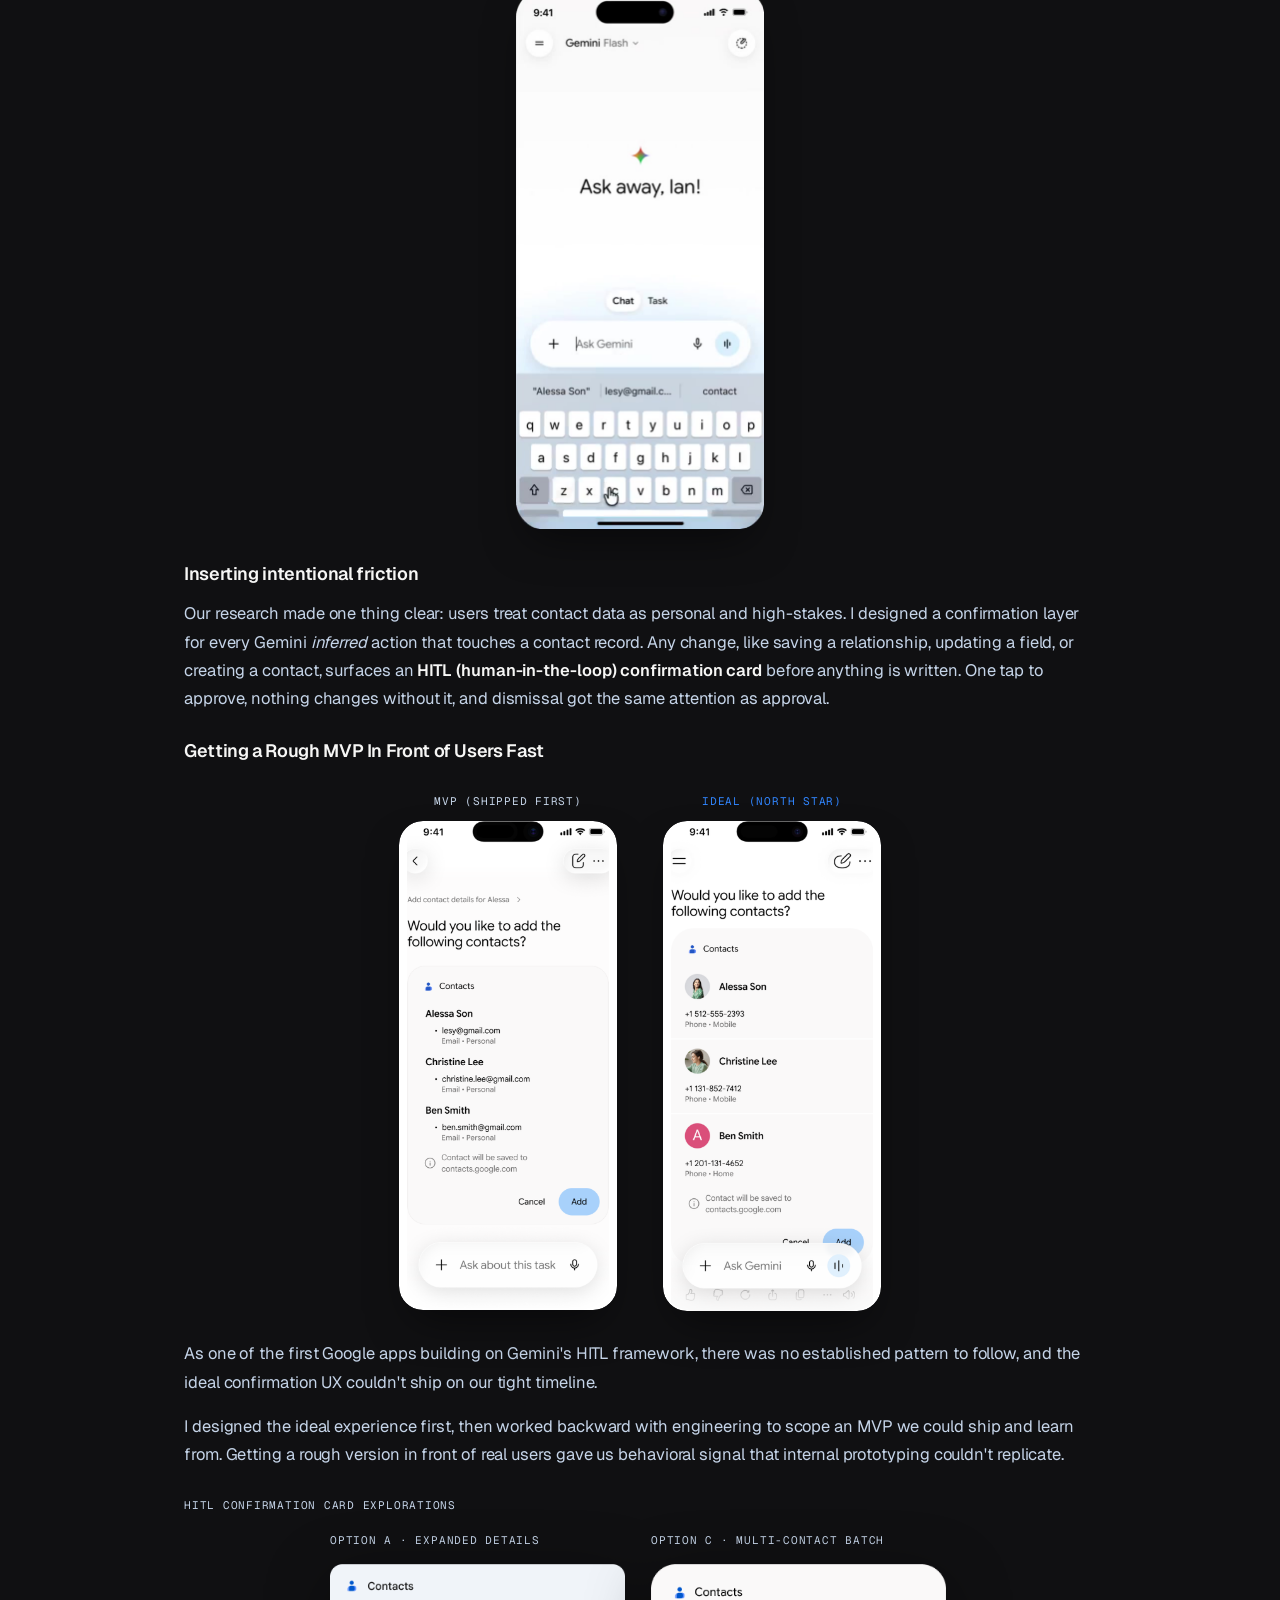
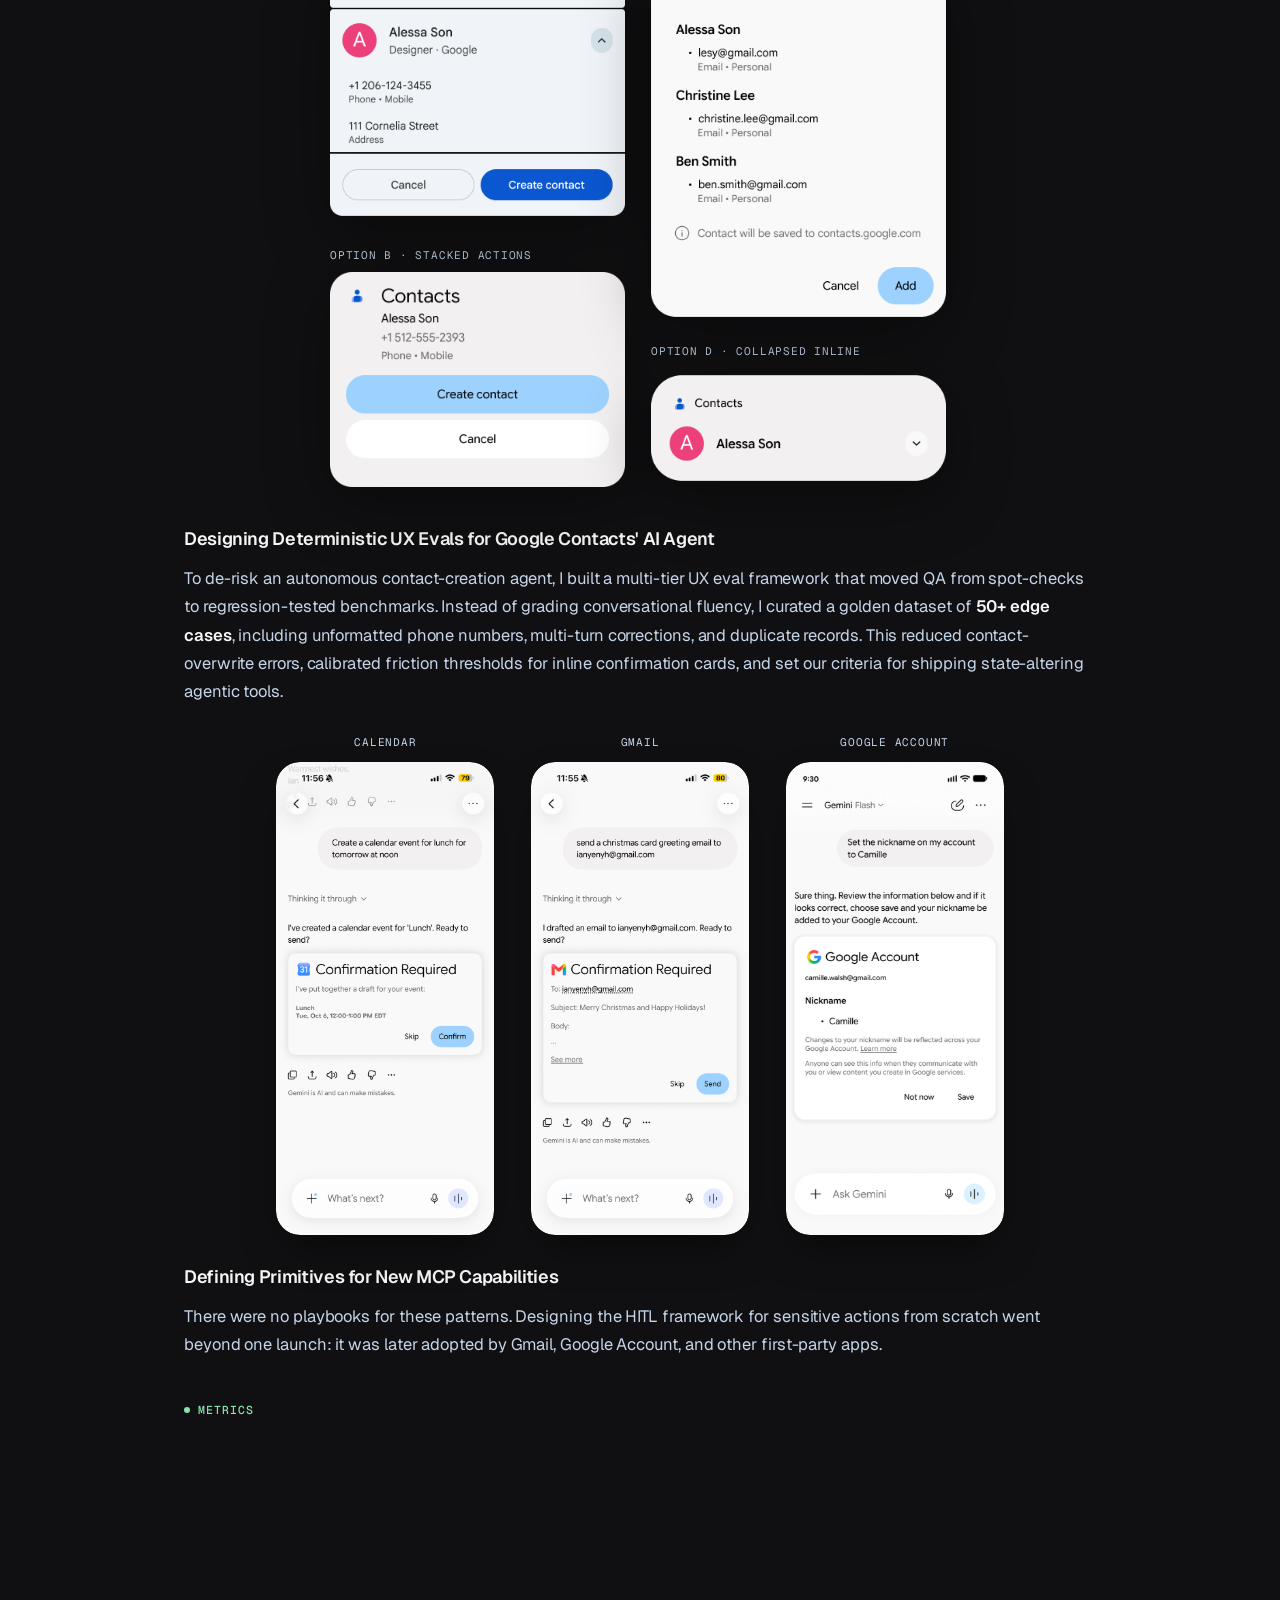
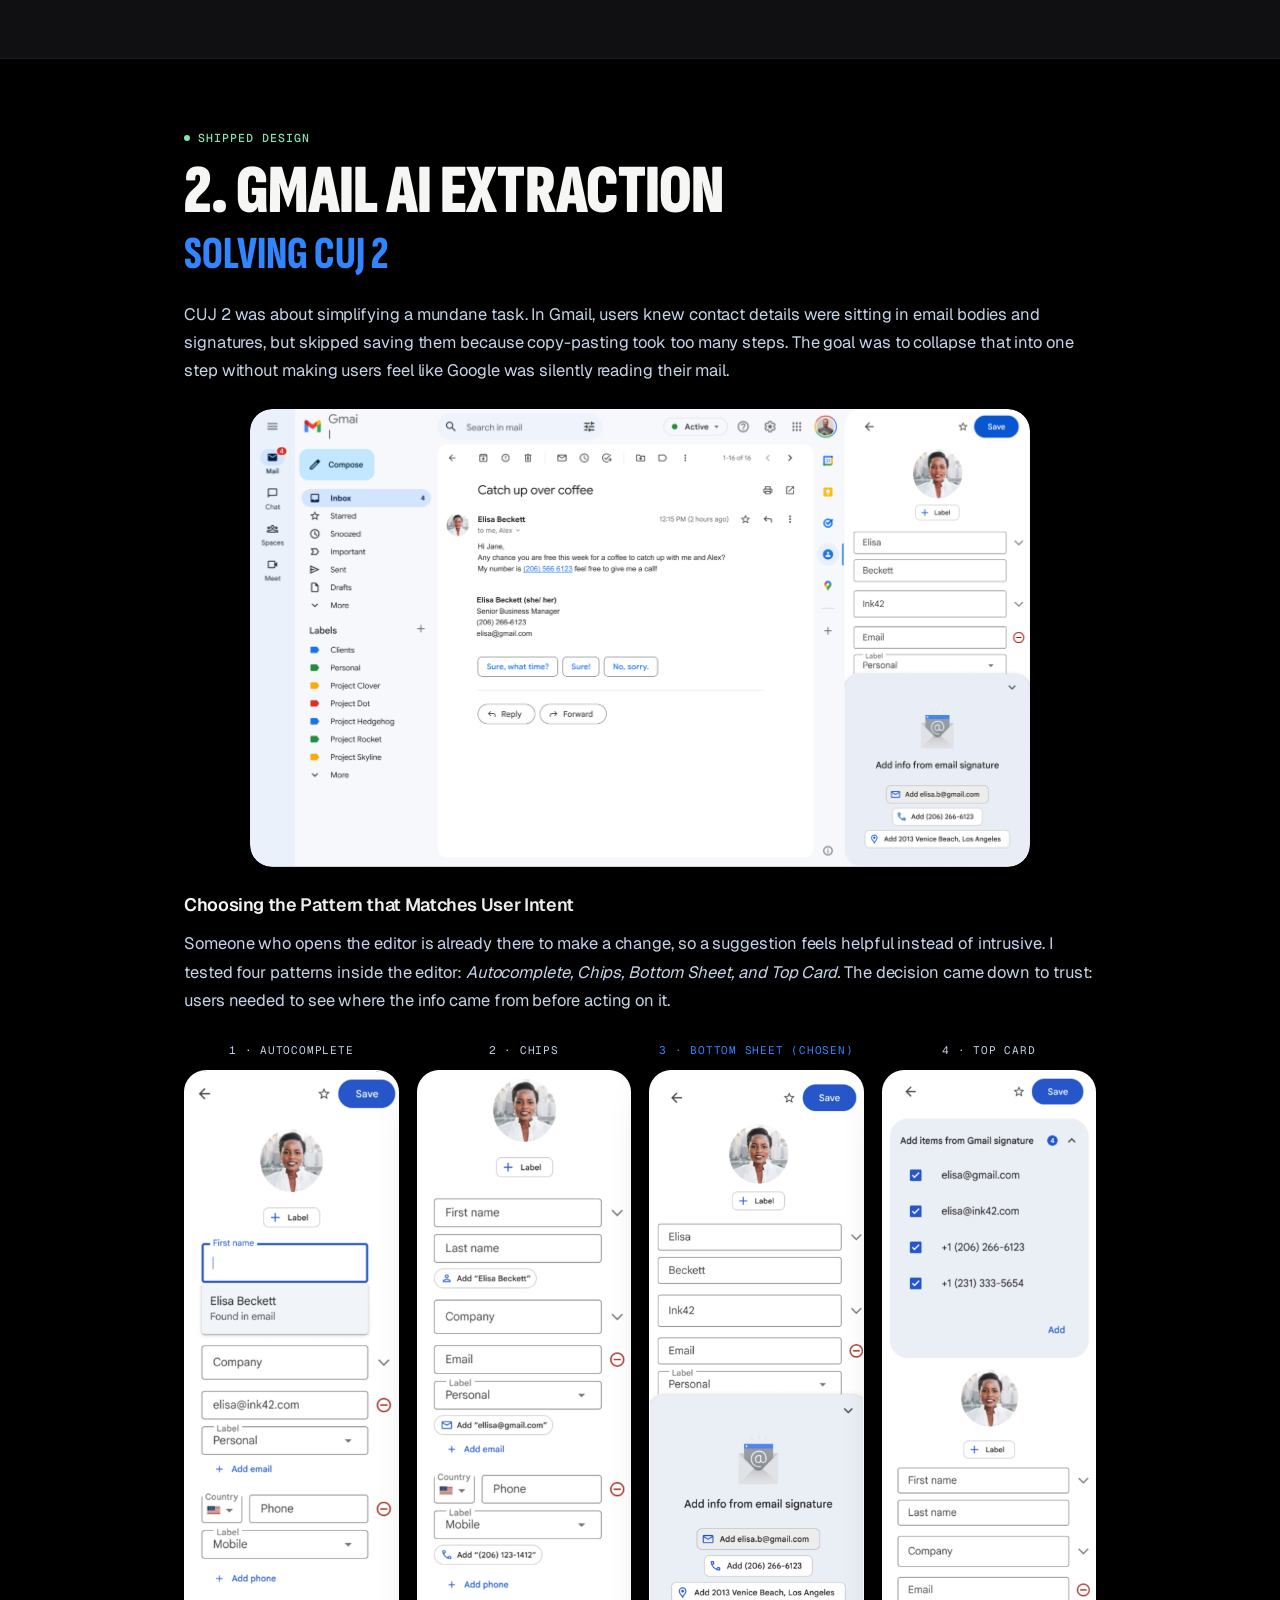
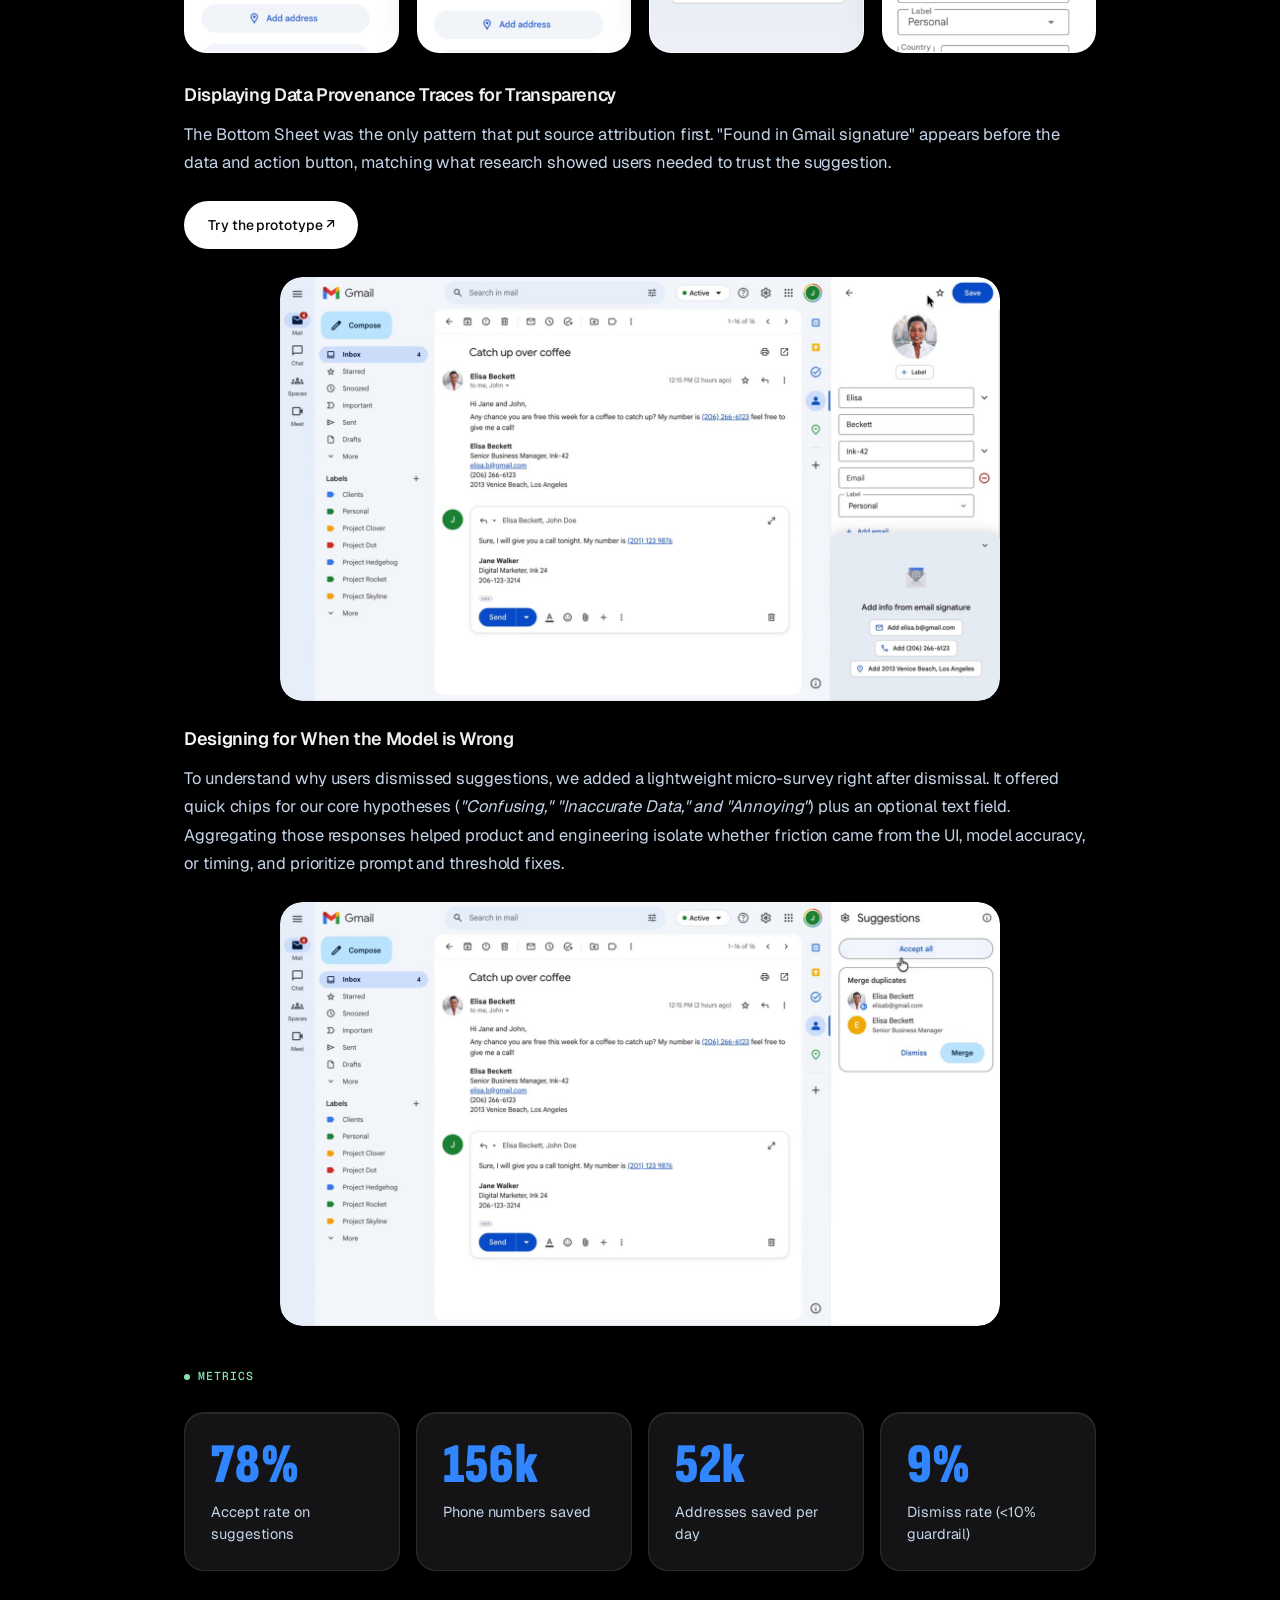
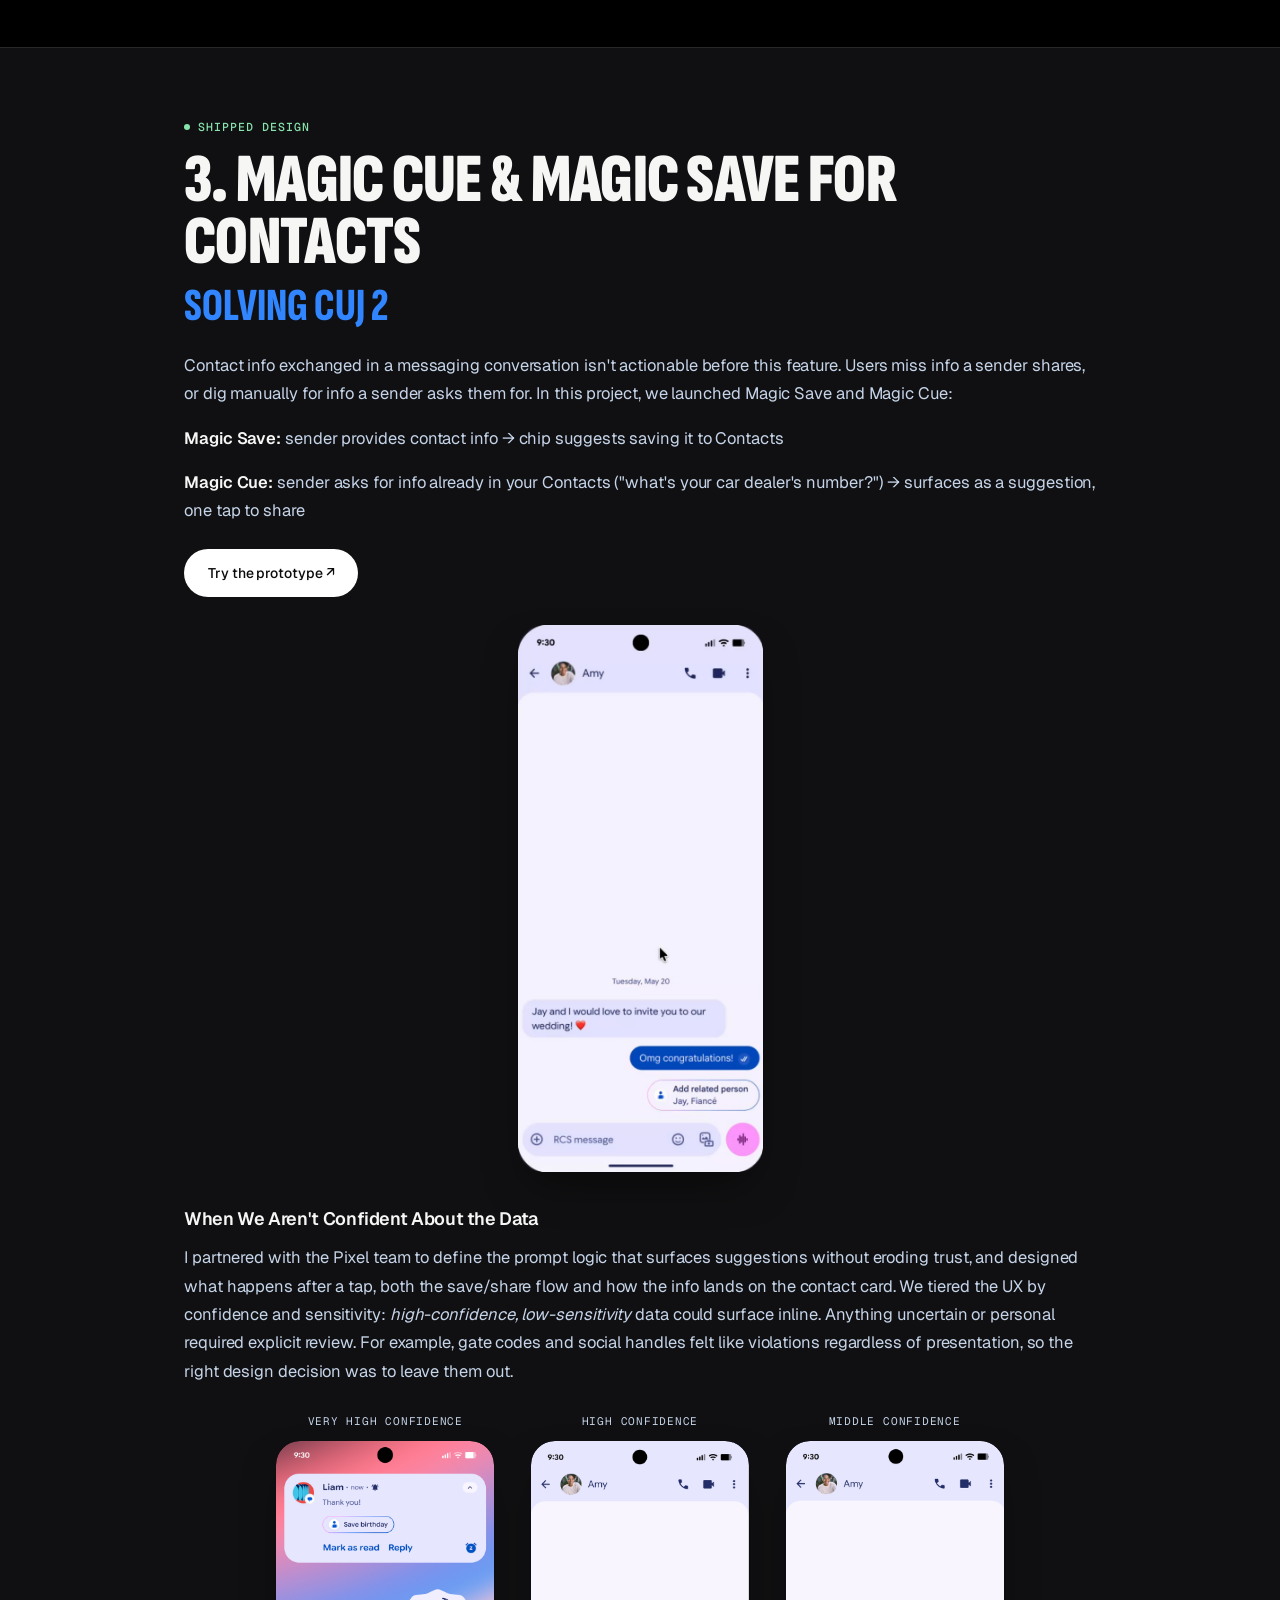
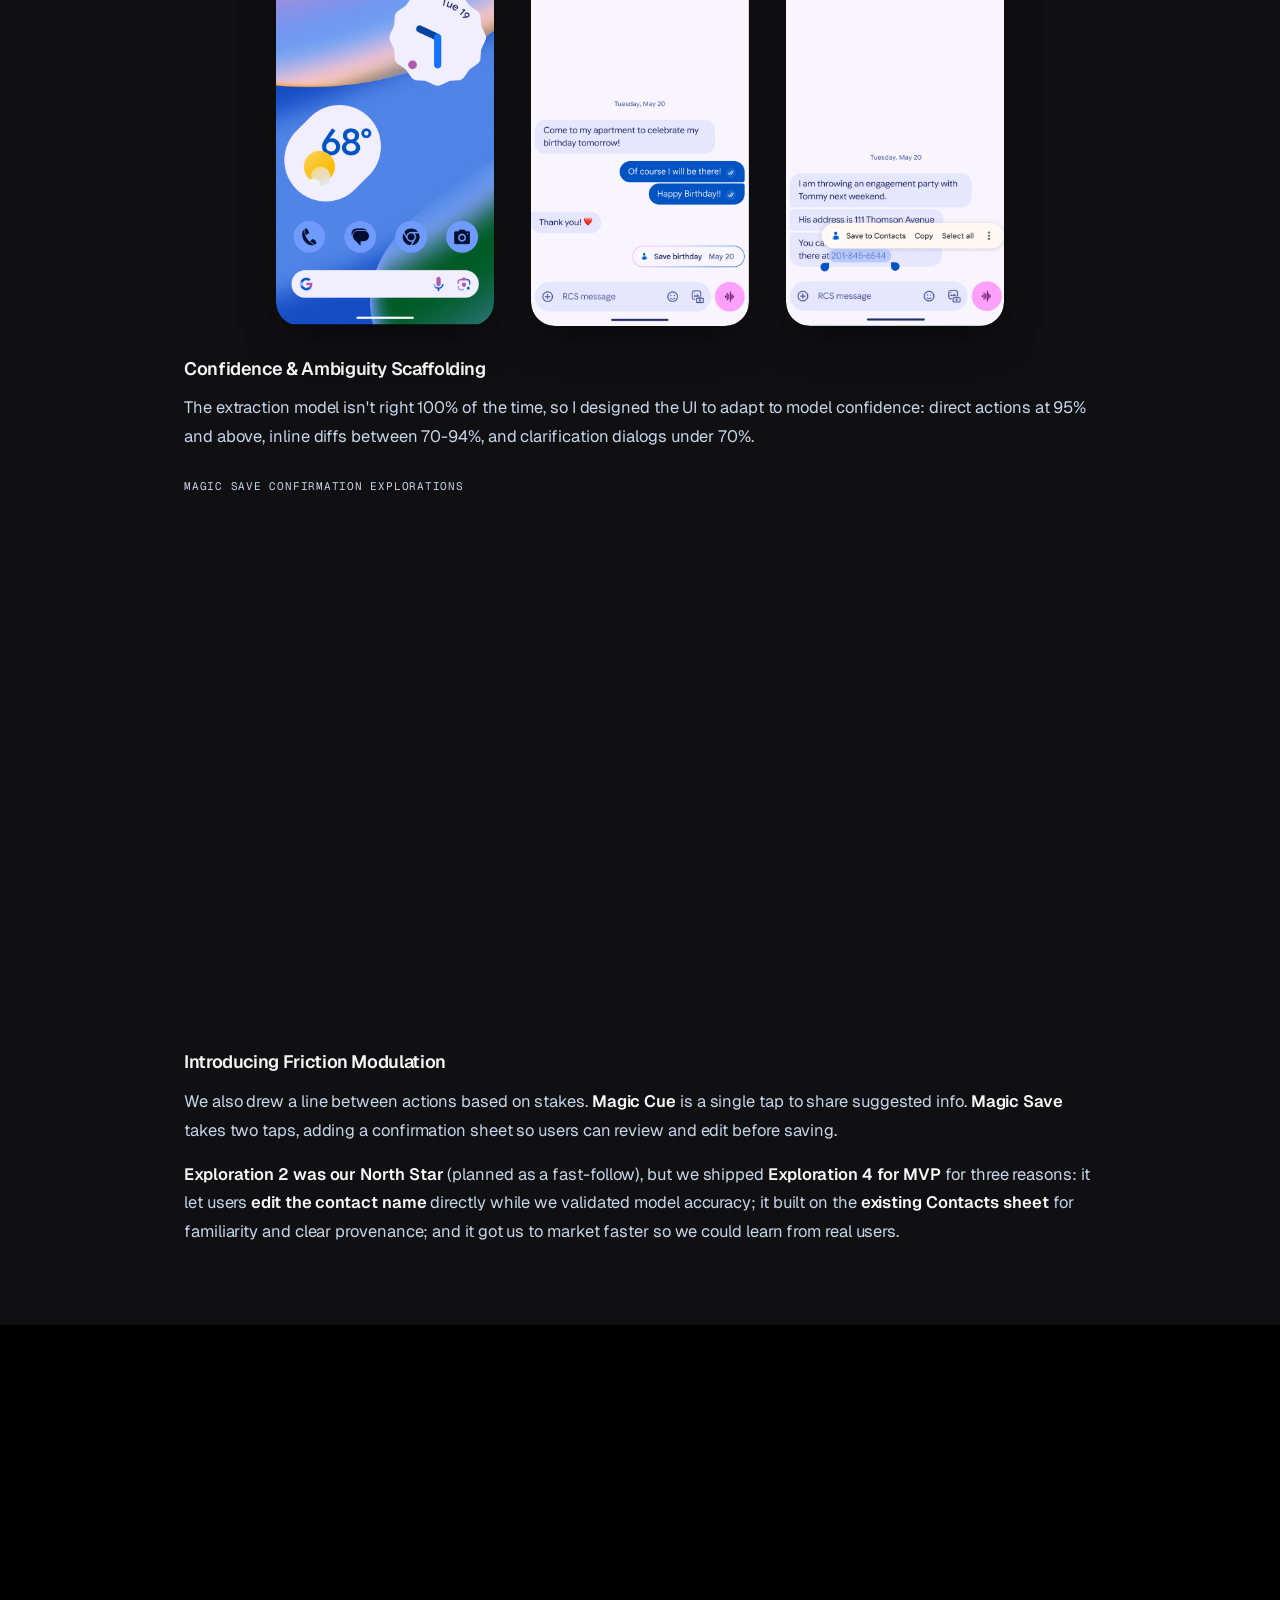
==== commit 85931919: "Switch flowing contact data chips to universal CSS keyframes with staggered negative delays" ====
--- a/ai-in-contacts.html
+++ b/ai-in-contacts.html
@@ -29,7 +29,7 @@
   <link rel="preload" as="font" type="font/ttf" href="assets/fonts/GoogleSansFlex-Variable.ttf" crossorigin>
   <link rel="preload" as="font" type="font/ttf" href="assets/fonts/GoogleSansMono-Variable.ttf" crossorigin>
   <link rel="stylesheet" href="style.css?v=234">
-  <link rel="stylesheet" href="foldfolio.css?v=306">
+  <link rel="stylesheet" href="foldfolio.css?v=307">
 </head>
 <body data-theme="dark" id="top" class="case-study-body is-locked">
   <script>if(sessionStorage.getItem('ian-case-auth')==='208984112481814036c6a8fb96017106d2c7ba8bf1b64c2ae5b44a5d7b283cec'){document.body.classList.remove('is-locked');}</script>
@@ -214,57 +214,45 @@
             <!-- Flowing Contact Data Chips (Company, Email, Address, Birthday, Notes, Phone -> Google Contacts) -->
             <g class="aurora-data-chips">
               <!-- Meet -> Company -->
-              <g class="aurora-data-chip" opacity="0">
+              <g class="aurora-data-chip is-chip-lt">
+                <rect class="aurora-chip-bg" x="-44" y="-13" width="88" height="26" rx="13"/>
+                <circle cx="-29" cy="0" r="3.5" fill="#FBBC04"/>
+                <text class="aurora-chip-text" x="-20" y="4">Company</text>
+              </g>
+
+              <!-- Gmail -> Email -->
+              <g class="aurora-data-chip is-chip-lm">
+                <rect class="aurora-chip-bg" x="-36" y="-13" width="72" height="26" rx="13"/>
+                <circle cx="-21" cy="0" r="3.5" fill="#EA4335"/>
+                <text class="aurora-chip-text" x="-12" y="4">Email</text>
+              </g>
+
+              <!-- Messages -> Address -->
+              <g class="aurora-data-chip is-chip-lb">
                 <rect class="aurora-chip-bg" x="-42" y="-13" width="84" height="26" rx="13"/>
-                <circle cx="-28" cy="0" r="3.5" fill="#FBBC04"/>
-                <text class="aurora-chip-text" x="-19" y="4">Company</text>
-                <animateMotion dur="4.4s" repeatCount="indefinite" begin="0s" calcMode="spline" keyTimes="0;1" keySplines="0.4 0 0.2 1"><mpath href="#flowPathLT"/></animateMotion>
-                <animate attributeName="opacity" values="0;1;1;0" keyTimes="0;0.18;0.74;0.94" dur="4.4s" repeatCount="indefinite" begin="0s"/>
+                <circle cx="-27" cy="0" r="3.5" fill="#34A853"/>
+                <text class="aurora-chip-text" x="-18" y="4">Address</text>
               </g>
 
-              <!-- Gmail -> Email -->
-              <g class="aurora-data-chip" opacity="0">
-                <rect class="aurora-chip-bg" x="-34" y="-13" width="68" height="26" rx="13"/>
-                <circle cx="-20" cy="0" r="3.5" fill="#EA4335"/>
-                <text class="aurora-chip-text" x="-11" y="4">Email</text>
-                <animateMotion dur="4.4s" repeatCount="indefinite" begin="1.1s" calcMode="spline" keyTimes="0;1" keySplines="0.4 0 0.2 1"><mpath href="#flowPathLM"/></animateMotion>
-                <animate attributeName="opacity" values="0;1;1;0" keyTimes="0;0.18;0.74;0.94" dur="4.4s" repeatCount="indefinite" begin="1.1s"/>
+              <!-- Calendar -> Birthday -->
+              <g class="aurora-data-chip is-chip-rt">
+                <rect class="aurora-chip-bg" x="-44" y="-13" width="88" height="26" rx="13"/>
+                <circle cx="-29" cy="0" r="3.5" fill="#578CFF"/>
+                <text class="aurora-chip-text" x="-20" y="4">Birthday</text>
               </g>
 
-              <!-- Messages -> Address -->
-              <g class="aurora-data-chip" opacity="0">
-                <rect class="aurora-chip-bg" x="-40" y="-13" width="80" height="26" rx="13"/>
-                <circle cx="-26" cy="0" r="3.5" fill="#34A853"/>
-                <text class="aurora-chip-text" x="-17" y="4">Address</text>
-                <animateMotion dur="4.4s" repeatCount="indefinite" begin="2.2s" calcMode="spline" keyTimes="0;1" keySplines="0.4 0 0.2 1"><mpath href="#flowPathLB"/></animateMotion>
-                <animate attributeName="opacity" values="0;1;1;0" keyTimes="0;0.18;0.74;0.94" dur="4.4s" repeatCount="indefinite" begin="2.2s"/>
+              <!-- Pixel -> Notes -->
+              <g class="aurora-data-chip is-chip-rm">
+                <rect class="aurora-chip-bg" x="-36" y="-13" width="72" height="26" rx="13"/>
+                <circle cx="-21" cy="0" r="3.5" fill="#8AB4F8"/>
+                <text class="aurora-chip-text" x="-12" y="4">Notes</text>
               </g>
 
-              <!-- Calendar -> Birthday -->
-              <g class="aurora-data-chip" opacity="0">
-                <rect class="aurora-chip-bg" x="-42" y="-13" width="84" height="26" rx="13"/>
-                <circle cx="-28" cy="0" r="3.5" fill="#578CFF"/>
-                <text class="aurora-chip-text" x="-19" y="4">Birthday</text>
-                <animateMotion dur="4.4s" repeatCount="indefinite" begin="0.55s" calcMode="spline" keyTimes="0;1" keySplines="0.4 0 0.2 1"><mpath href="#flowPathRT"/></animateMotion>
-                <animate attributeName="opacity" values="0;1;1;0" keyTimes="0;0.18;0.74;0.94" dur="4.4s" repeatCount="indefinite" begin="0.55s"/>
-              </g>
-
-              <!-- Pixel -> Notes -->
-              <g class="aurora-data-chip" opacity="0">
-                <rect class="aurora-chip-bg" x="-34" y="-13" width="68" height="26" rx="13"/>
-                <circle cx="-20" cy="0" r="3.5" fill="#8AB4F8"/>
-                <text class="aurora-chip-text" x="-11" y="4">Notes</text>
-                <animateMotion dur="4.4s" repeatCount="indefinite" begin="1.65s" calcMode="spline" keyTimes="0;1" keySplines="0.4 0 0.2 1"><mpath href="#flowPathRM"/></animateMotion>
-                <animate attributeName="opacity" values="0;1;1;0" keyTimes="0;0.18;0.74;0.94" dur="4.4s" repeatCount="indefinite" begin="1.65s"/>
-              </g>
-
               <!-- Phone -> Phone -->
-              <g class="aurora-data-chip" opacity="0">
-                <rect class="aurora-chip-bg" x="-36" y="-13" width="72" height="26" rx="13"/>
-                <circle cx="-22" cy="0" r="3.5" fill="#34A853"/>
-                <text class="aurora-chip-text" x="-13" y="4">Phone</text>
-                <animateMotion dur="4.4s" repeatCount="indefinite" begin="2.75s" calcMode="spline" keyTimes="0;1" keySplines="0.4 0 0.2 1"><mpath href="#flowPathRB"/></animateMotion>
-                <animate attributeName="opacity" values="0;1;1;0" keyTimes="0;0.18;0.74;0.94" dur="4.4s" repeatCount="indefinite" begin="2.75s"/>
+              <g class="aurora-data-chip is-chip-rb">
+                <rect class="aurora-chip-bg" x="-38" y="-13" width="76" height="26" rx="13"/>
+                <circle cx="-23" cy="0" r="3.5" fill="#34A853"/>
+                <text class="aurora-chip-text" x="-14" y="4">Phone</text>
               </g>
             </g>
 
--- a/foldfolio.css
+++ b/foldfolio.css
@@ -2550,3 +2550,63 @@
 body[data-theme="dark"] .aurora-chip-text {
   fill: #E8F1FF;
 }
+
+/* Pure CSS keyframe motion along each ecosystem curve (universal Chrome/Safari/Firefox support) */
+.aurora-data-chip {
+  will-change: transform, opacity;
+}
+.aurora-data-chip.is-chip-lt { animation: chipFlowLT 4.6s cubic-bezier(0.35, 0, 0.25, 1) -0.4s infinite; }
+.aurora-data-chip.is-chip-lm { animation: chipFlowLM 4.6s cubic-bezier(0.35, 0, 0.25, 1) -1.9s infinite; }
+.aurora-data-chip.is-chip-lb { animation: chipFlowLB 4.6s cubic-bezier(0.35, 0, 0.25, 1) -3.4s infinite; }
+.aurora-data-chip.is-chip-rt { animation: chipFlowRT 4.6s cubic-bezier(0.35, 0, 0.25, 1) -1.1s infinite; }
+.aurora-data-chip.is-chip-rm { animation: chipFlowRM 4.6s cubic-bezier(0.35, 0, 0.25, 1) -2.6s infinite; }
+.aurora-data-chip.is-chip-rb { animation: chipFlowRB 4.6s cubic-bezier(0.35, 0, 0.25, 1) -4.0s infinite; }
+
+@keyframes chipFlowLT {
+  0%   { transform: translate(230px, 102px) scale(0.84); opacity: 0; }
+  16%  { transform: translate(285px, 114px) scale(1);    opacity: 1; }
+  50%  { transform: translate(360px, 152px) scale(1);    opacity: 1; }
+  78%  { transform: translate(432px, 194px) scale(0.96); opacity: 1; }
+  96%  { transform: translate(478px, 208px) scale(0.76); opacity: 0; }
+  100% { transform: translate(478px, 208px) scale(0.76); opacity: 0; }
+}
+@keyframes chipFlowLM {
+  0%   { transform: translate(185px, 210px) scale(0.84); opacity: 0; }
+  16%  { transform: translate(240px, 210px) scale(1);    opacity: 1; }
+  50%  { transform: translate(335px, 210px) scale(1);    opacity: 1; }
+  78%  { transform: translate(422px, 210px) scale(0.96); opacity: 1; }
+  96%  { transform: translate(472px, 210px) scale(0.76); opacity: 0; }
+  100% { transform: translate(472px, 210px) scale(0.76); opacity: 0; }
+}
+@keyframes chipFlowLB {
+  0%   { transform: translate(230px, 318px) scale(0.84); opacity: 0; }
+  16%  { transform: translate(285px, 306px) scale(1);    opacity: 1; }
+  50%  { transform: translate(360px, 268px) scale(1);    opacity: 1; }
+  78%  { transform: translate(432px, 226px) scale(0.96); opacity: 1; }
+  96%  { transform: translate(478px, 212px) scale(0.76); opacity: 0; }
+  100% { transform: translate(478px, 212px) scale(0.76); opacity: 0; }
+}
+@keyframes chipFlowRT {
+  0%   { transform: translate(770px, 102px) scale(0.84); opacity: 0; }
+  16%  { transform: translate(715px, 114px) scale(1);    opacity: 1; }
+  50%  { transform: translate(640px, 152px) scale(1);    opacity: 1; }
+  78%  { transform: translate(568px, 194px) scale(0.96); opacity: 1; }
+  96%  { transform: translate(522px, 208px) scale(0.76); opacity: 0; }
+  100% { transform: translate(522px, 208px) scale(0.76); opacity: 0; }
+}
+@keyframes chipFlowRM {
+  0%   { transform: translate(815px, 210px) scale(0.84); opacity: 0; }
+  16%  { transform: translate(760px, 210px) scale(1);    opacity: 1; }
+  50%  { transform: translate(665px, 210px) scale(1);    opacity: 1; }
+  78%  { transform: translate(578px, 210px) scale(0.96); opacity: 1; }
+  96%  { transform: translate(528px, 210px) scale(0.76); opacity: 0; }
+  100% { transform: translate(528px, 210px) scale(0.76); opacity: 0; }
+}
+@keyframes chipFlowRB {
+  0%   { transform: translate(770px, 318px) scale(0.84); opacity: 0; }
+  16%  { transform: translate(715px, 306px) scale(1);    opacity: 1; }
+  50%  { transform: translate(640px, 268px) scale(1);    opacity: 1; }
+  78%  { transform: translate(568px, 226px) scale(0.96); opacity: 1; }
+  96%  { transform: translate(522px, 212px) scale(0.76); opacity: 0; }
+  100% { transform: translate(522px, 212px) scale(0.76); opacity: 0; }
+}
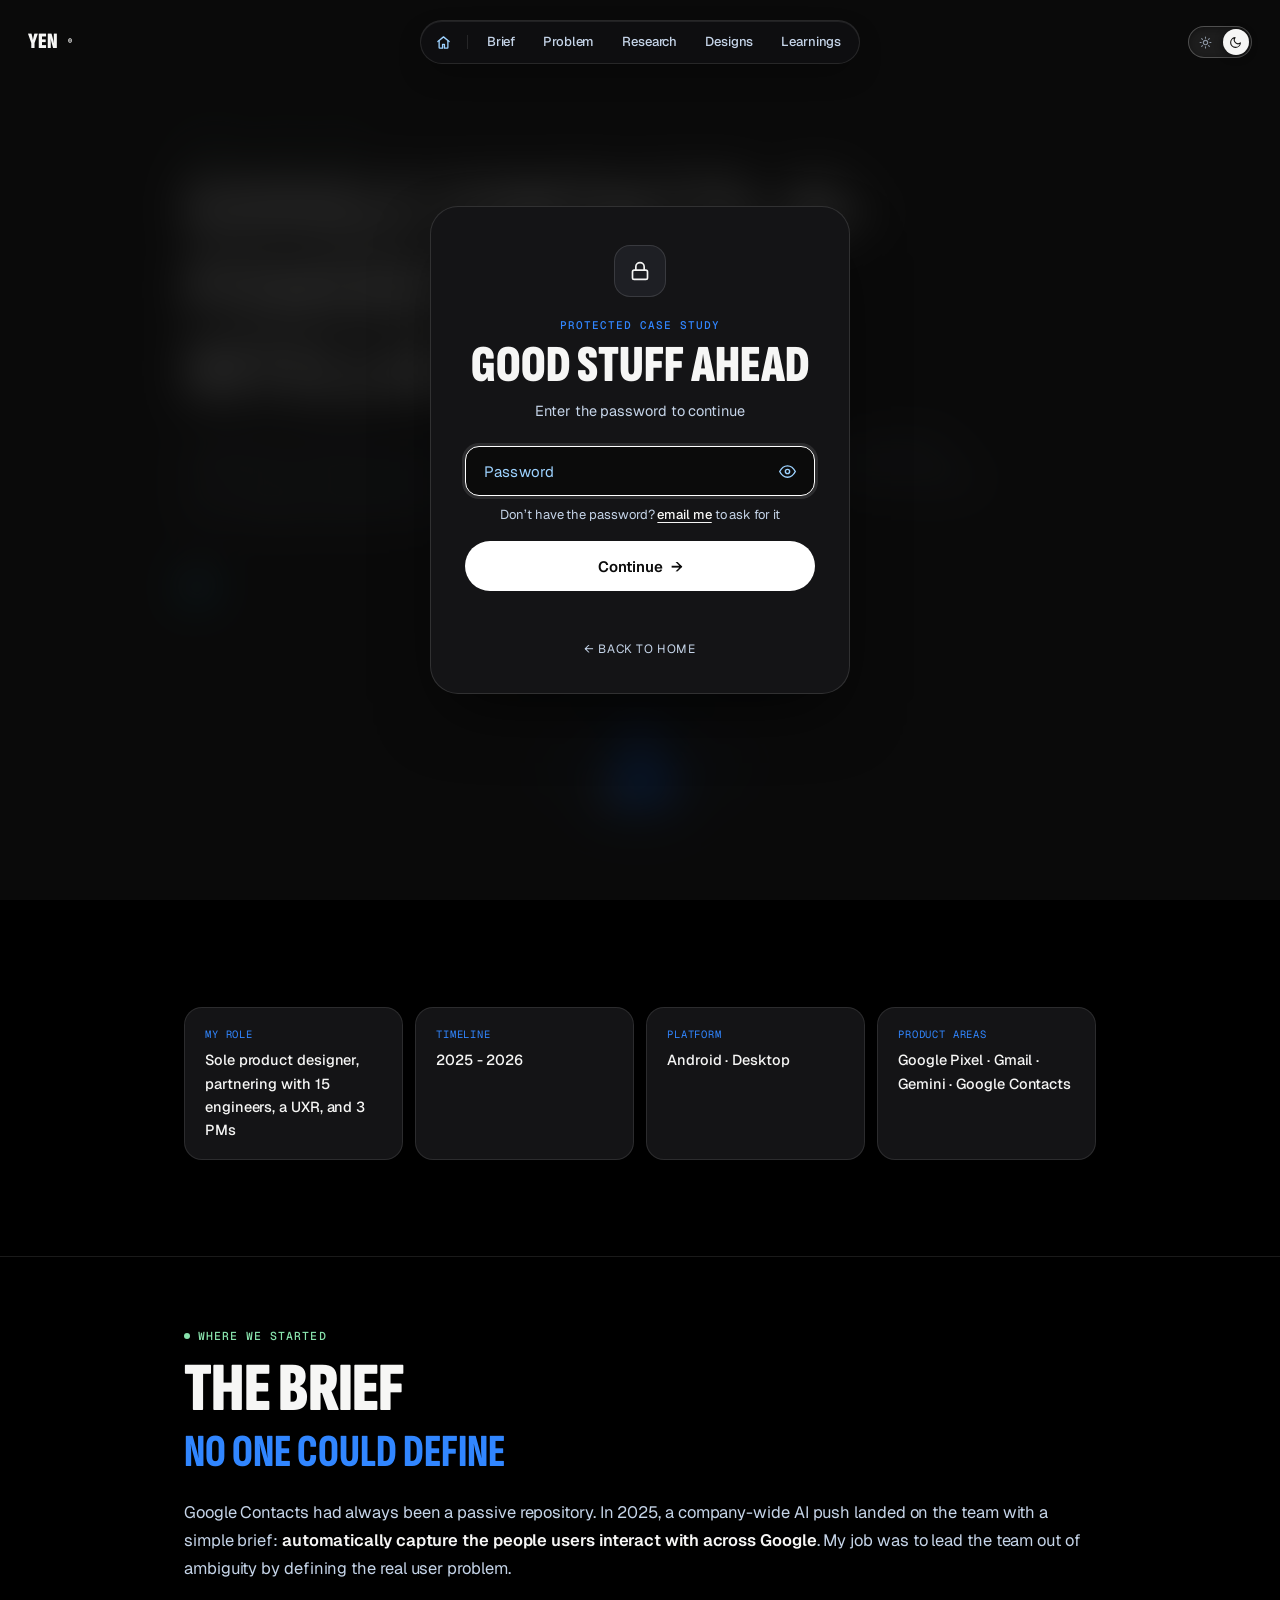
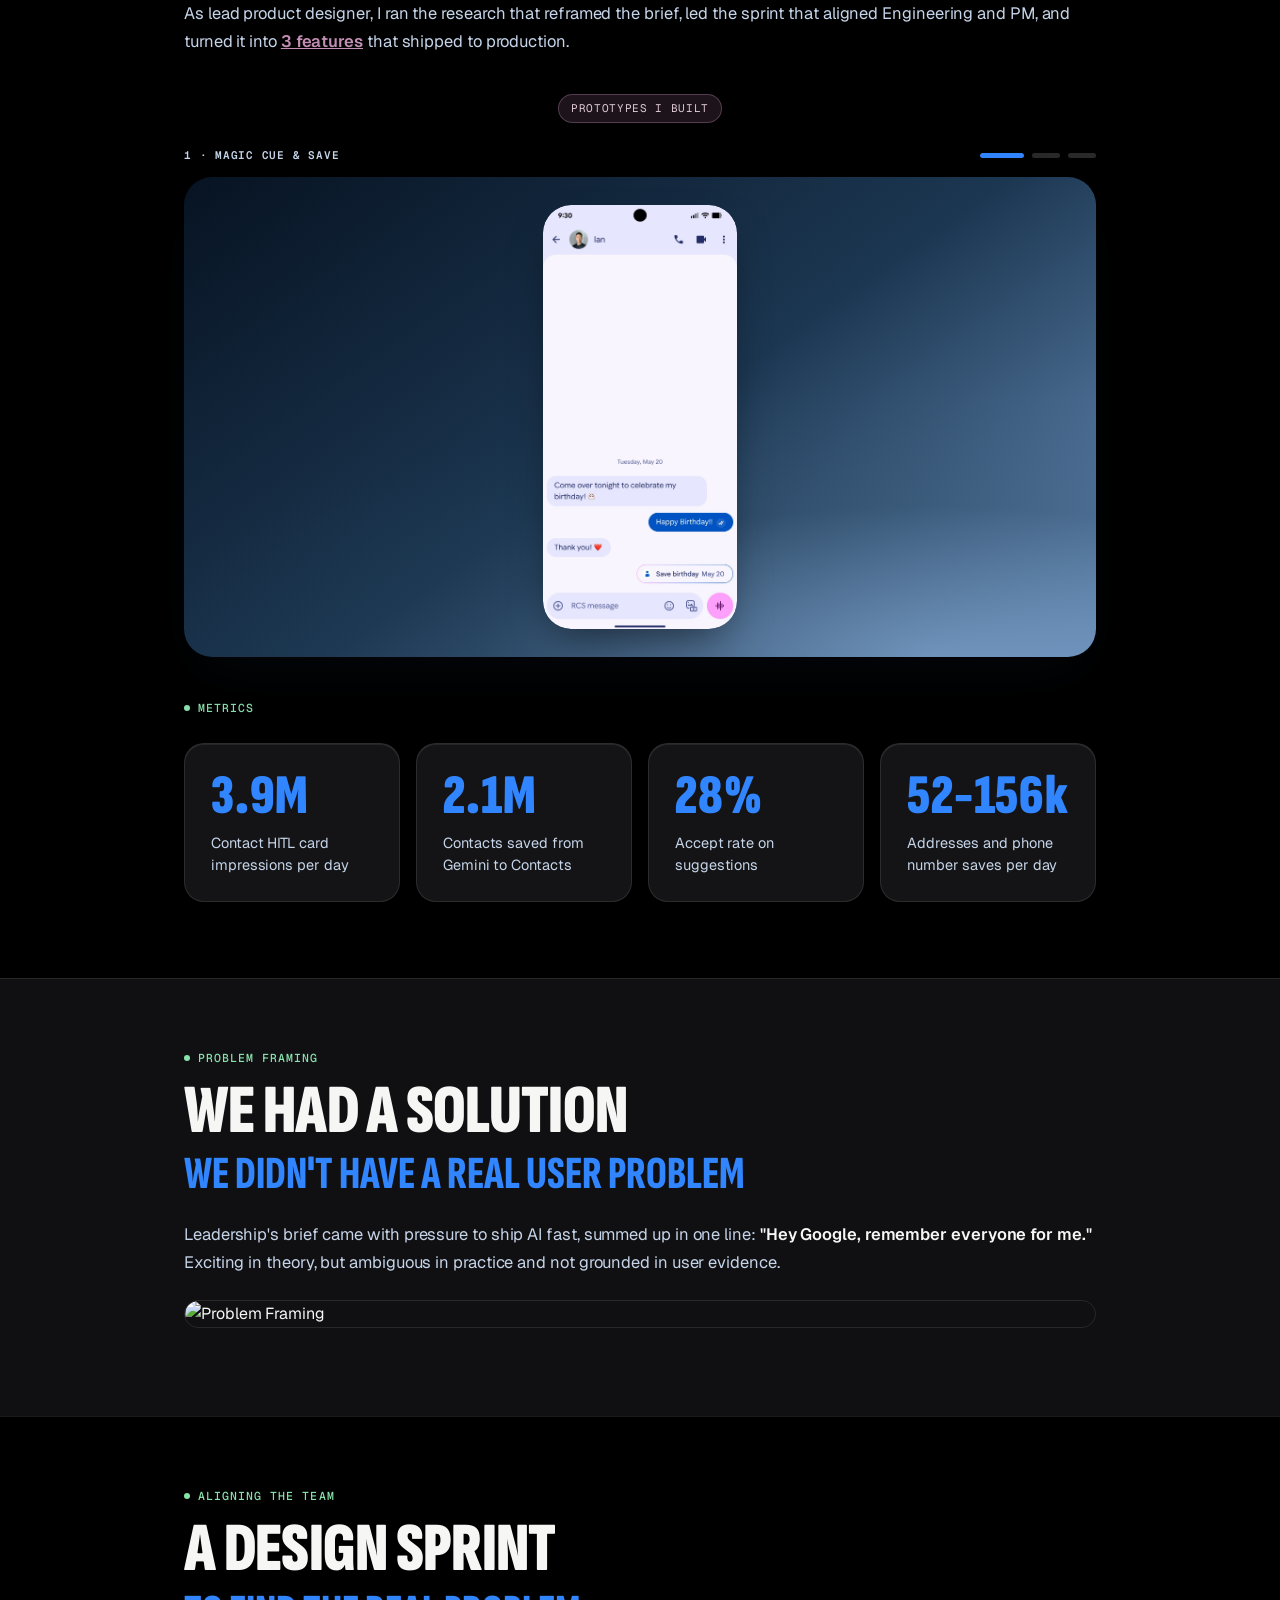
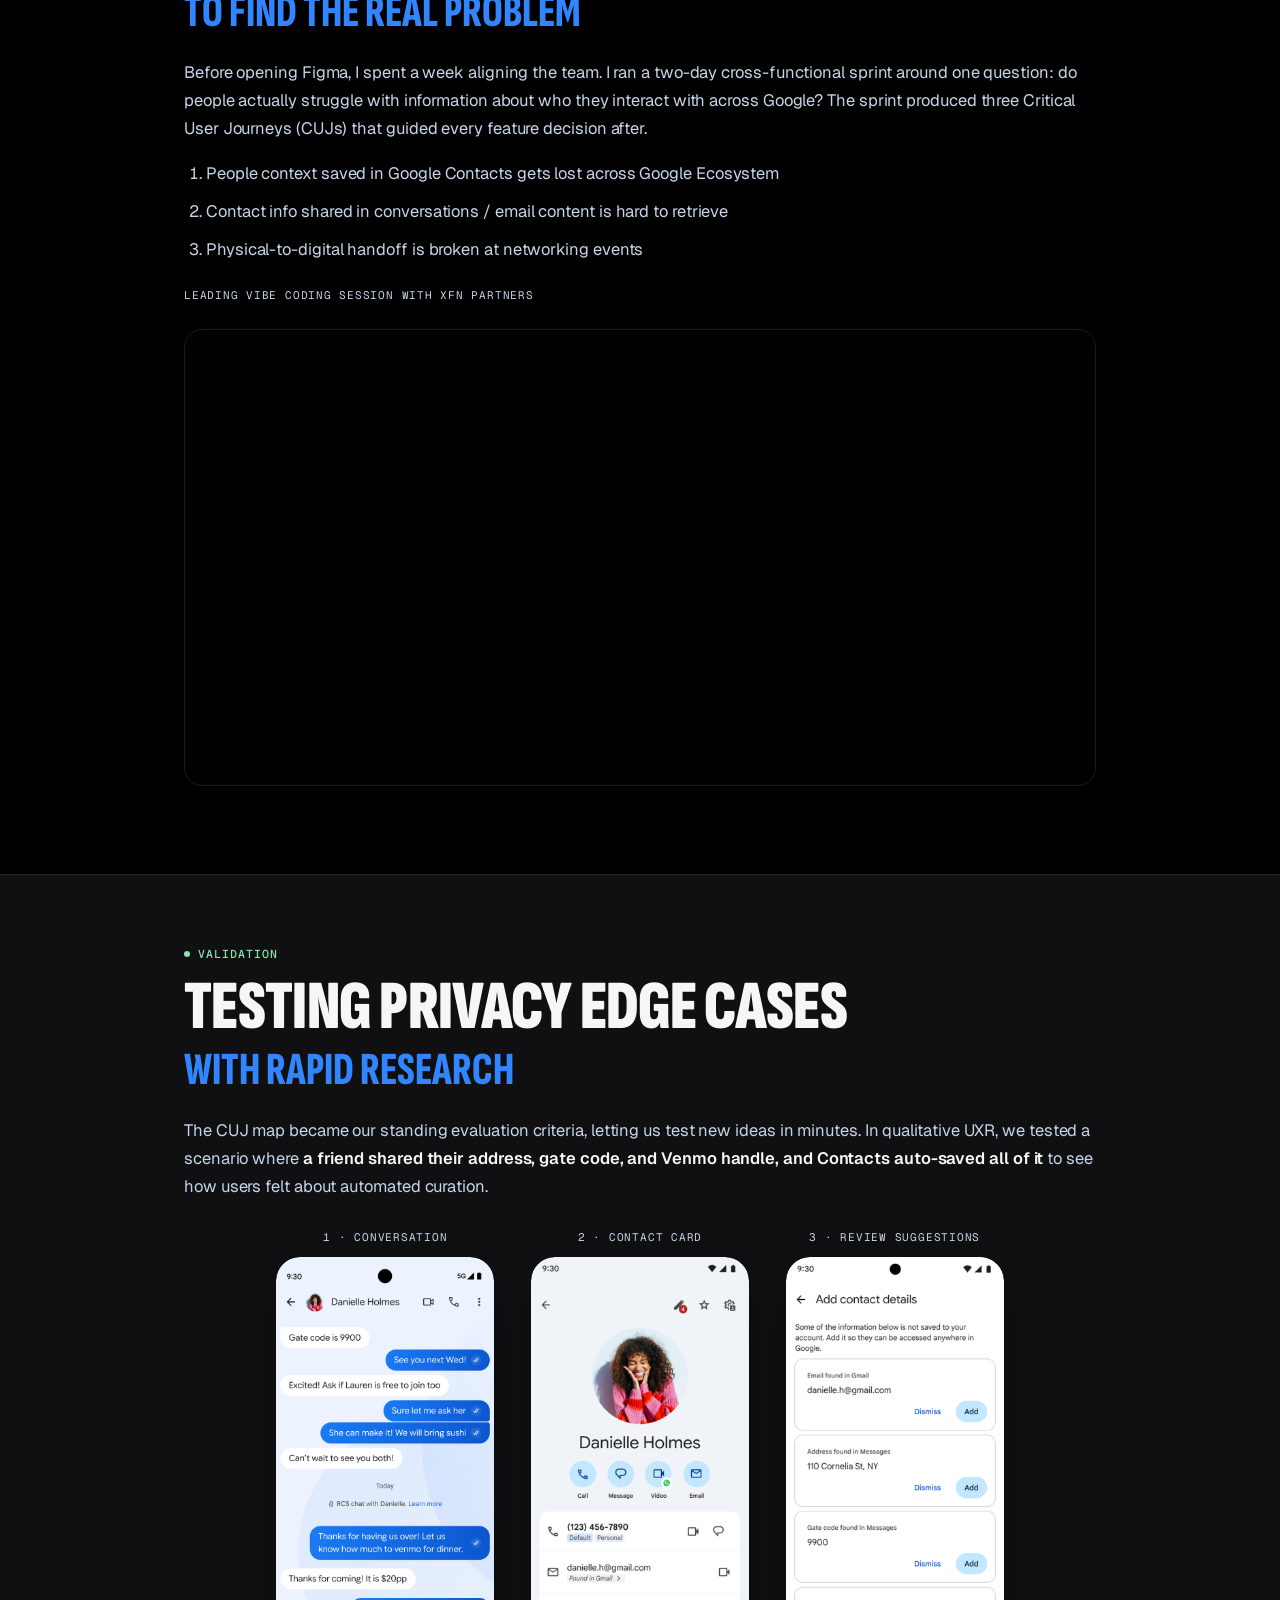
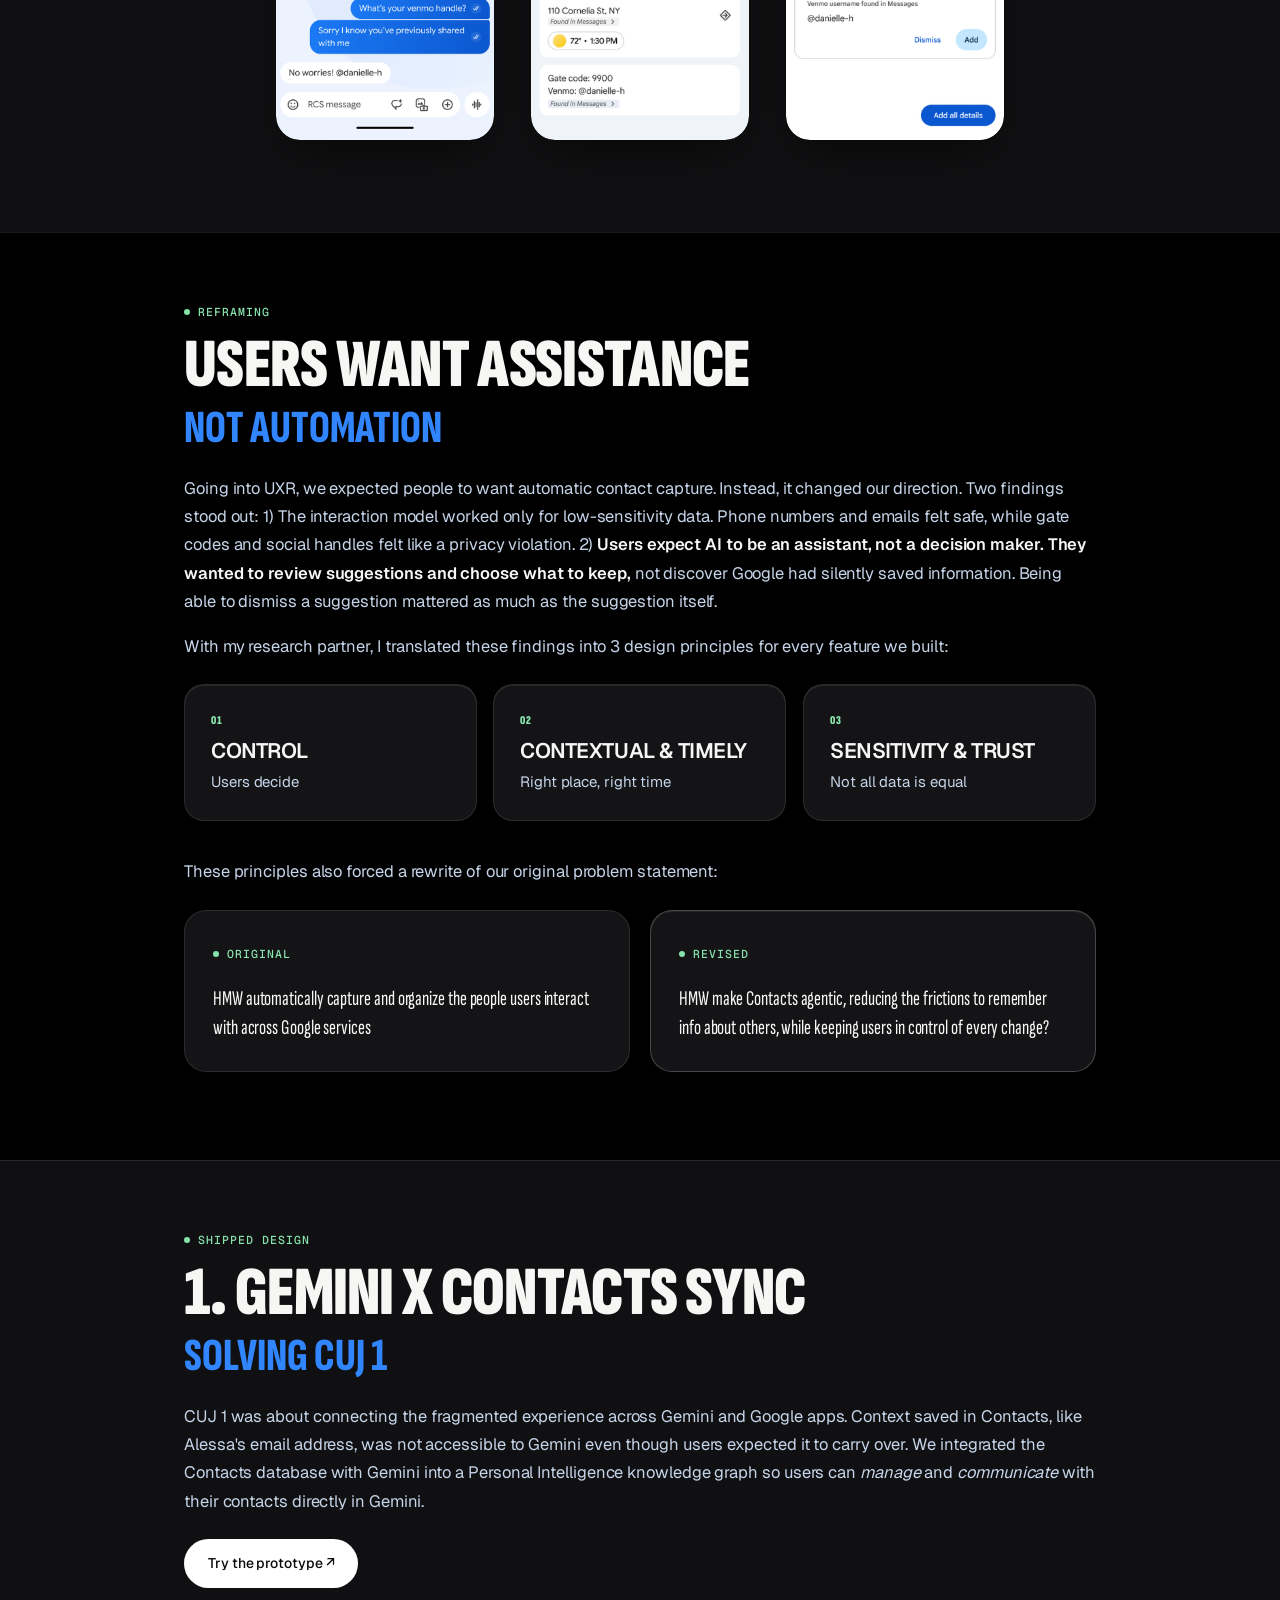
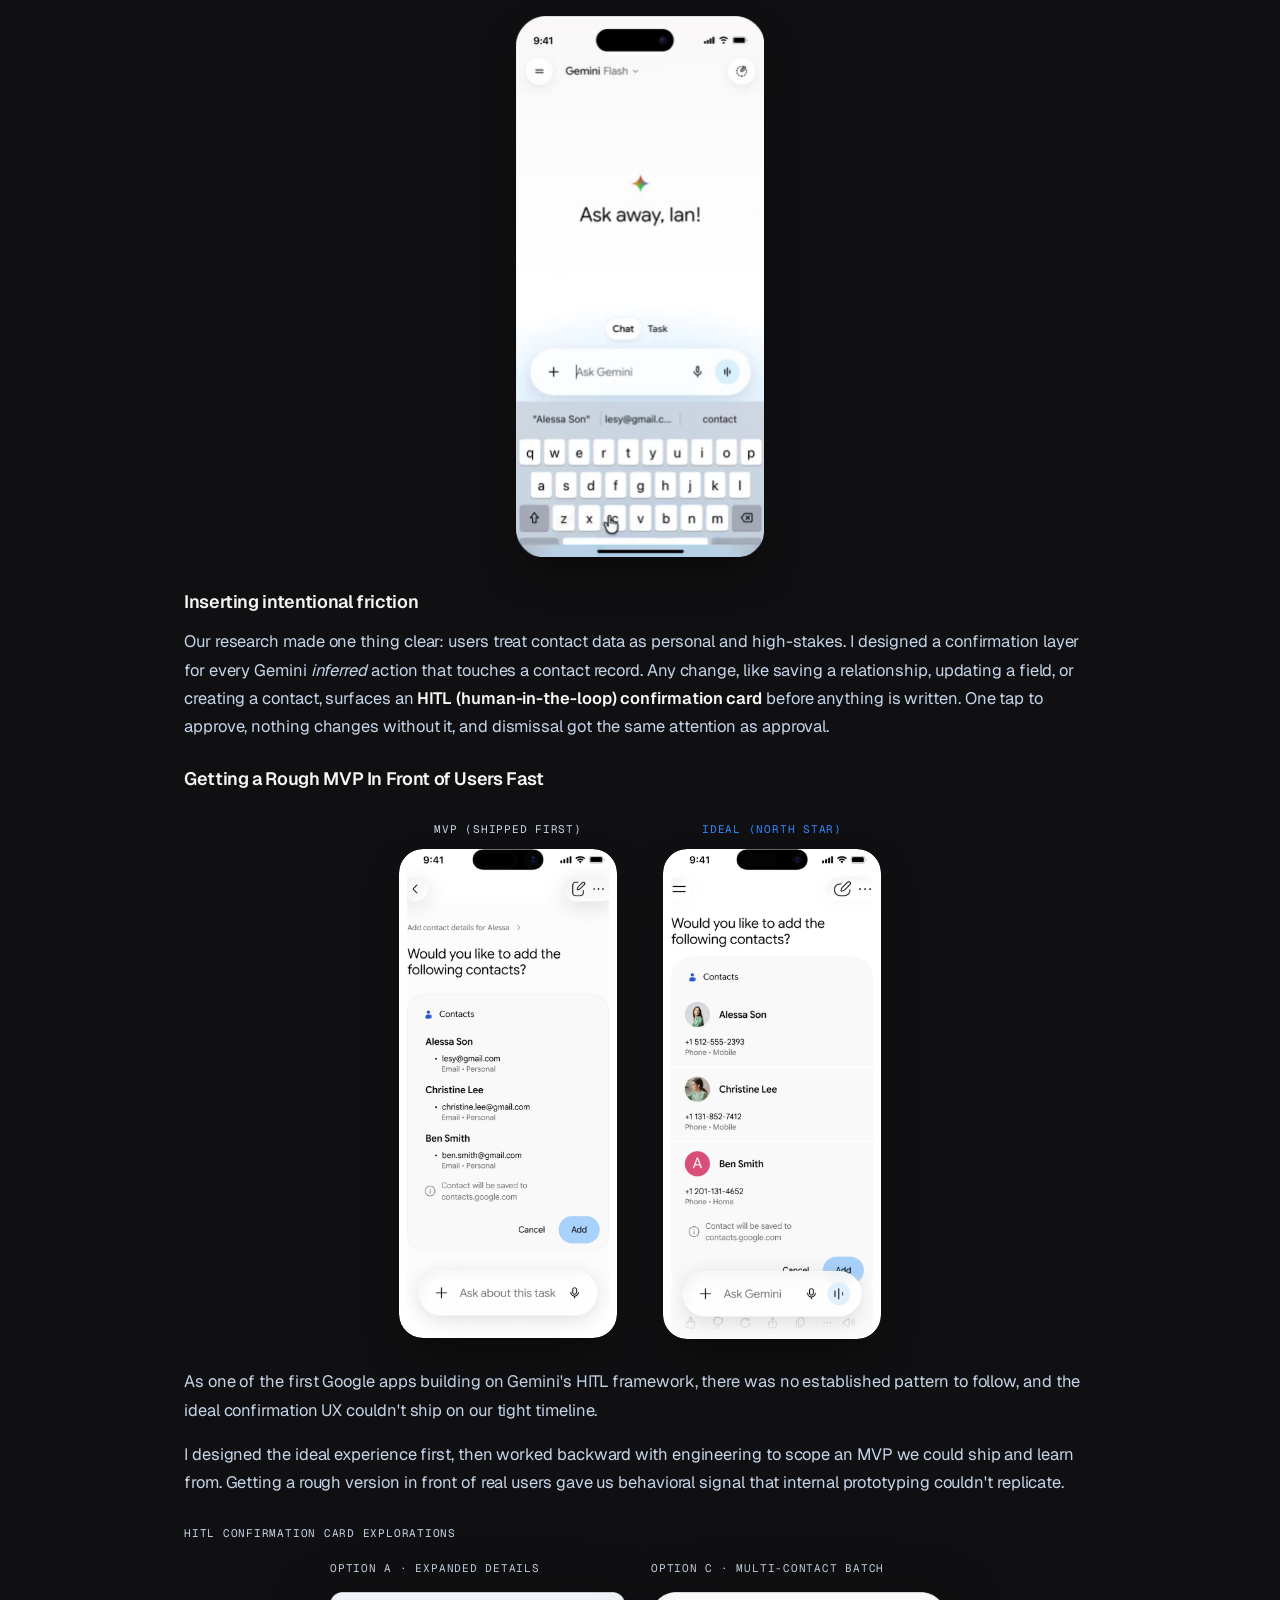
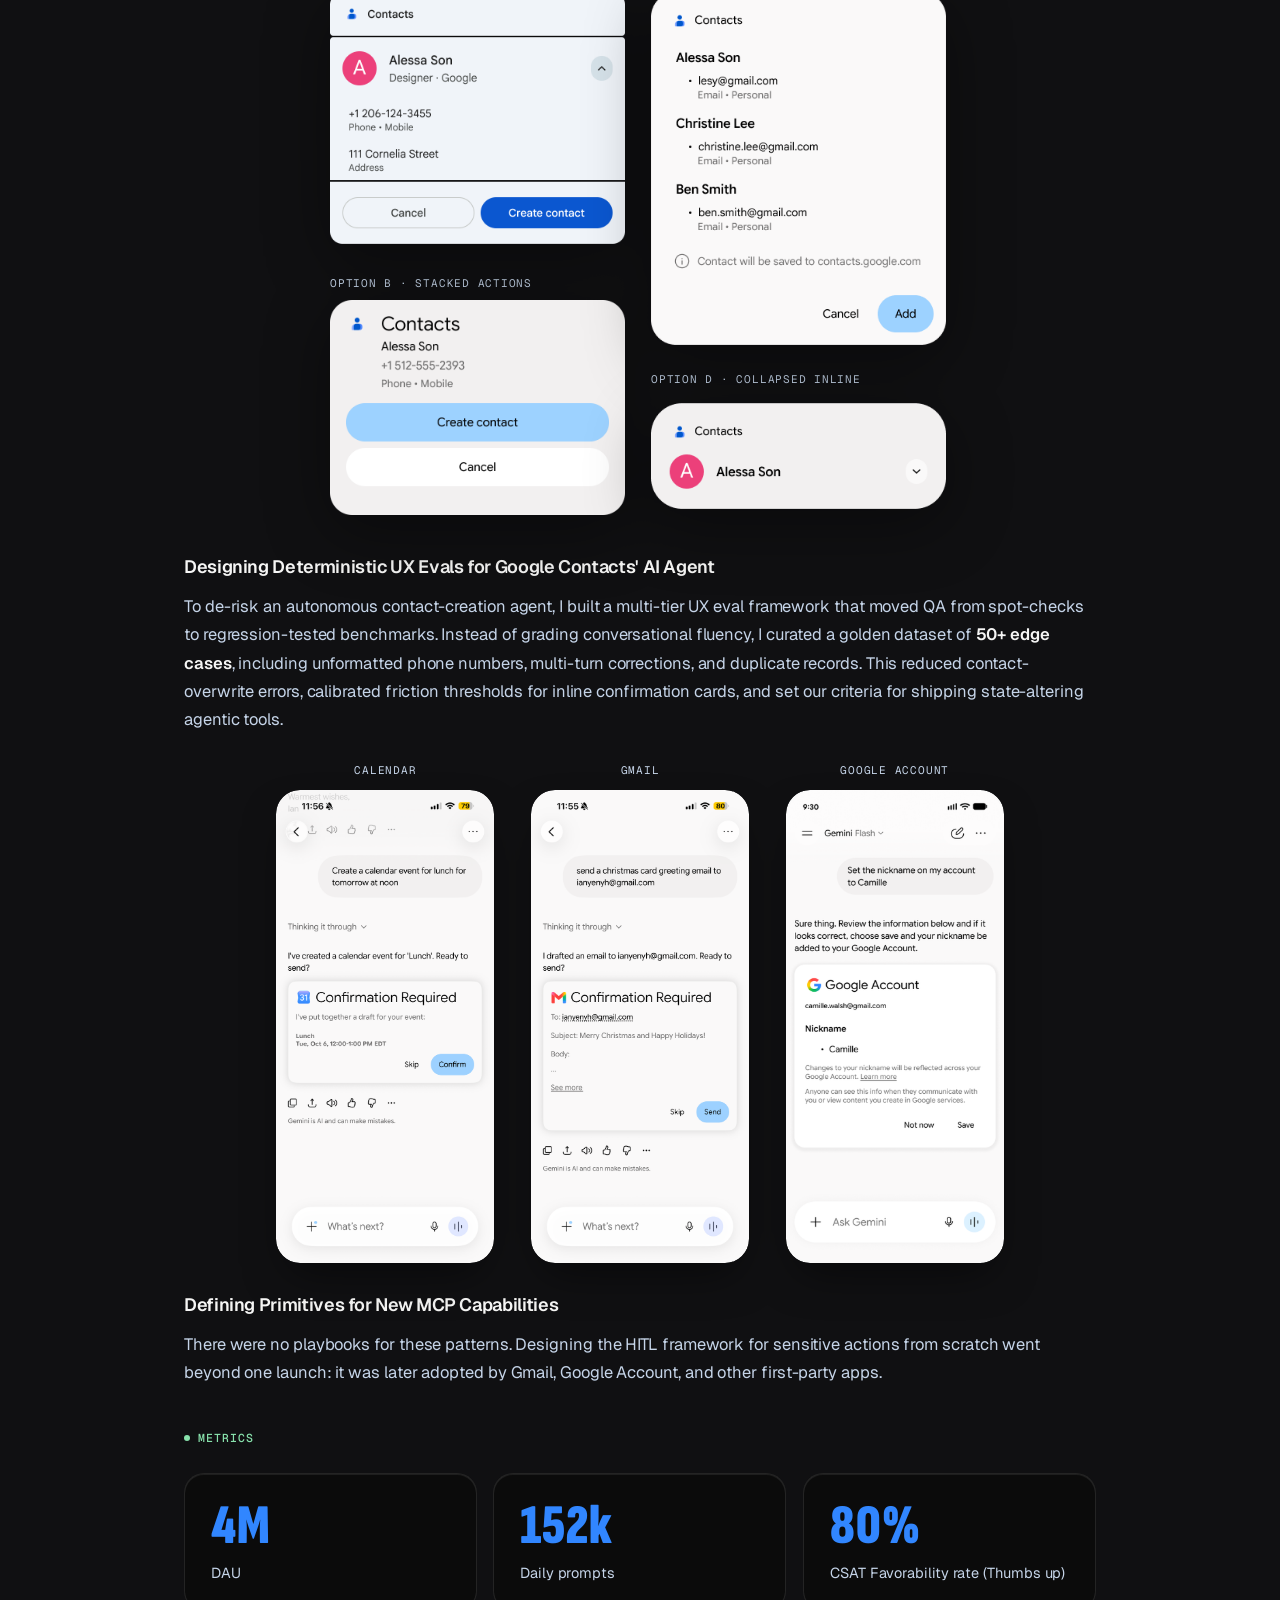
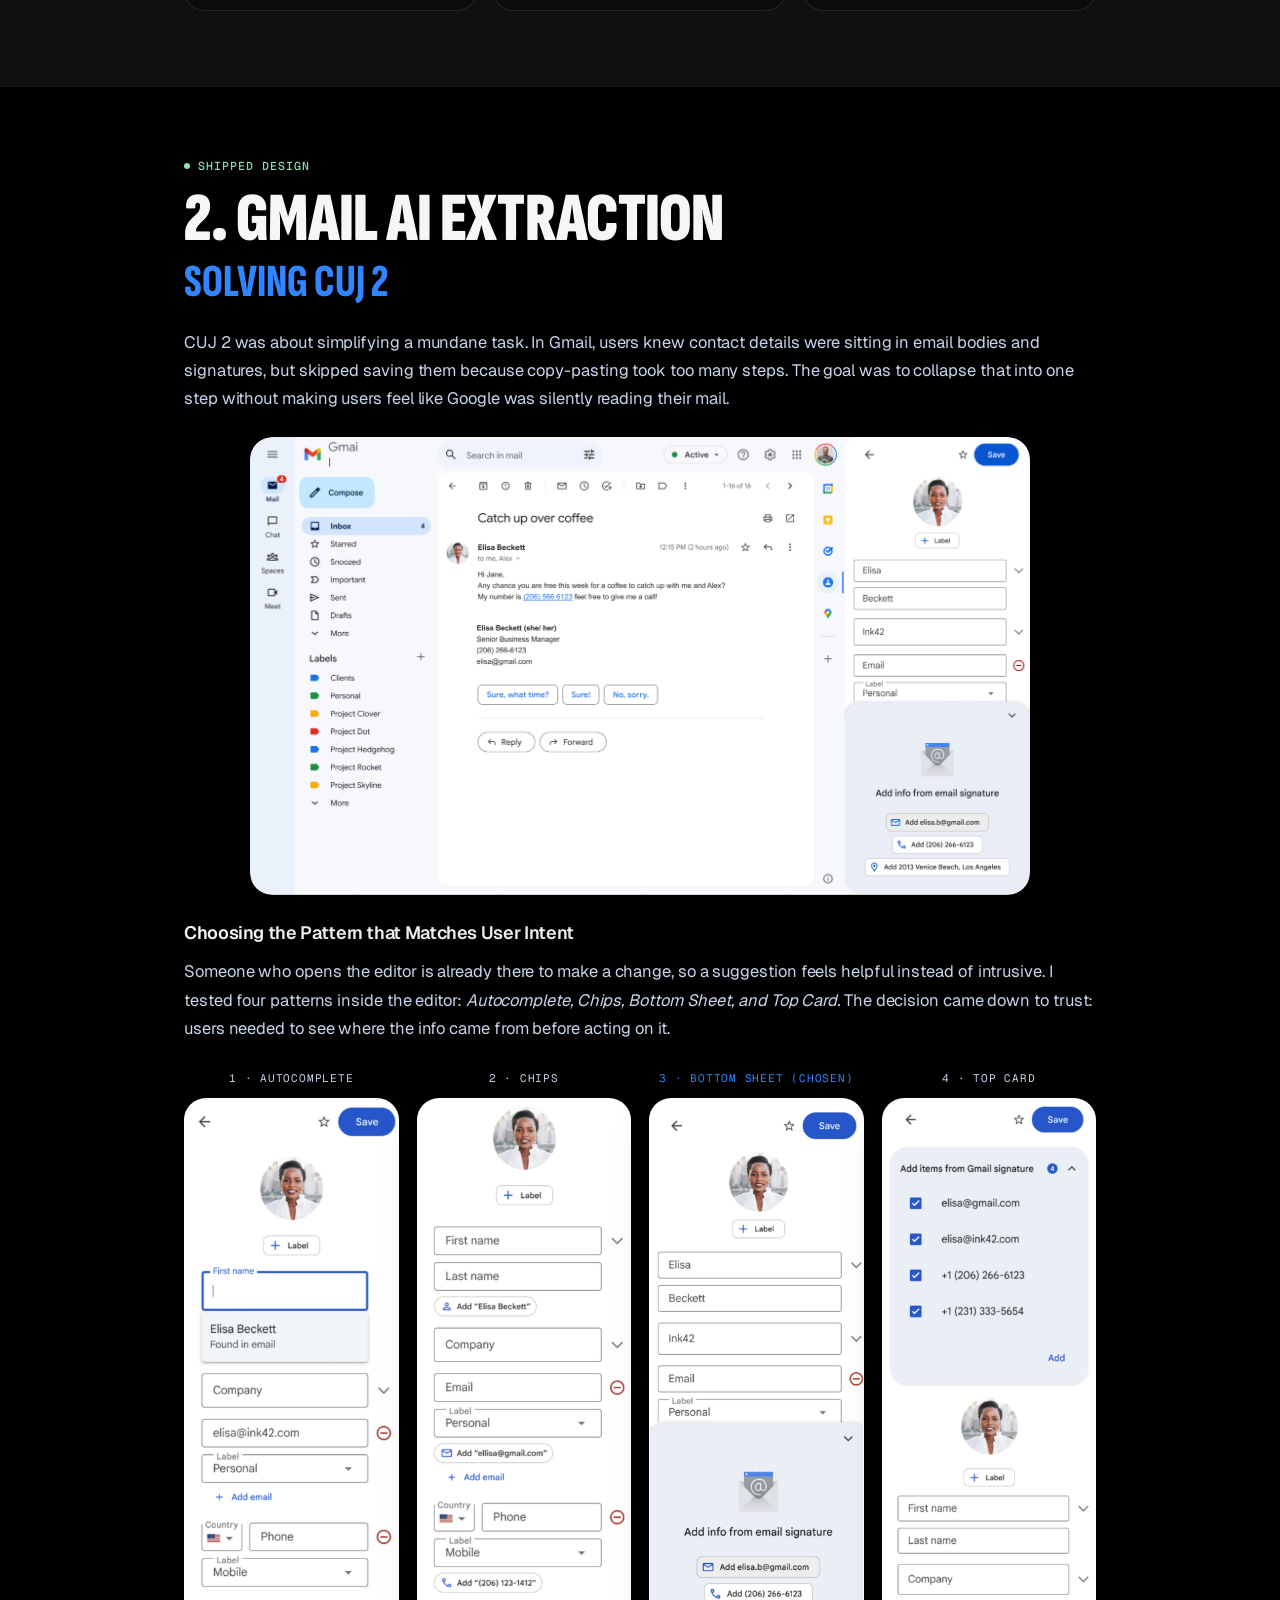
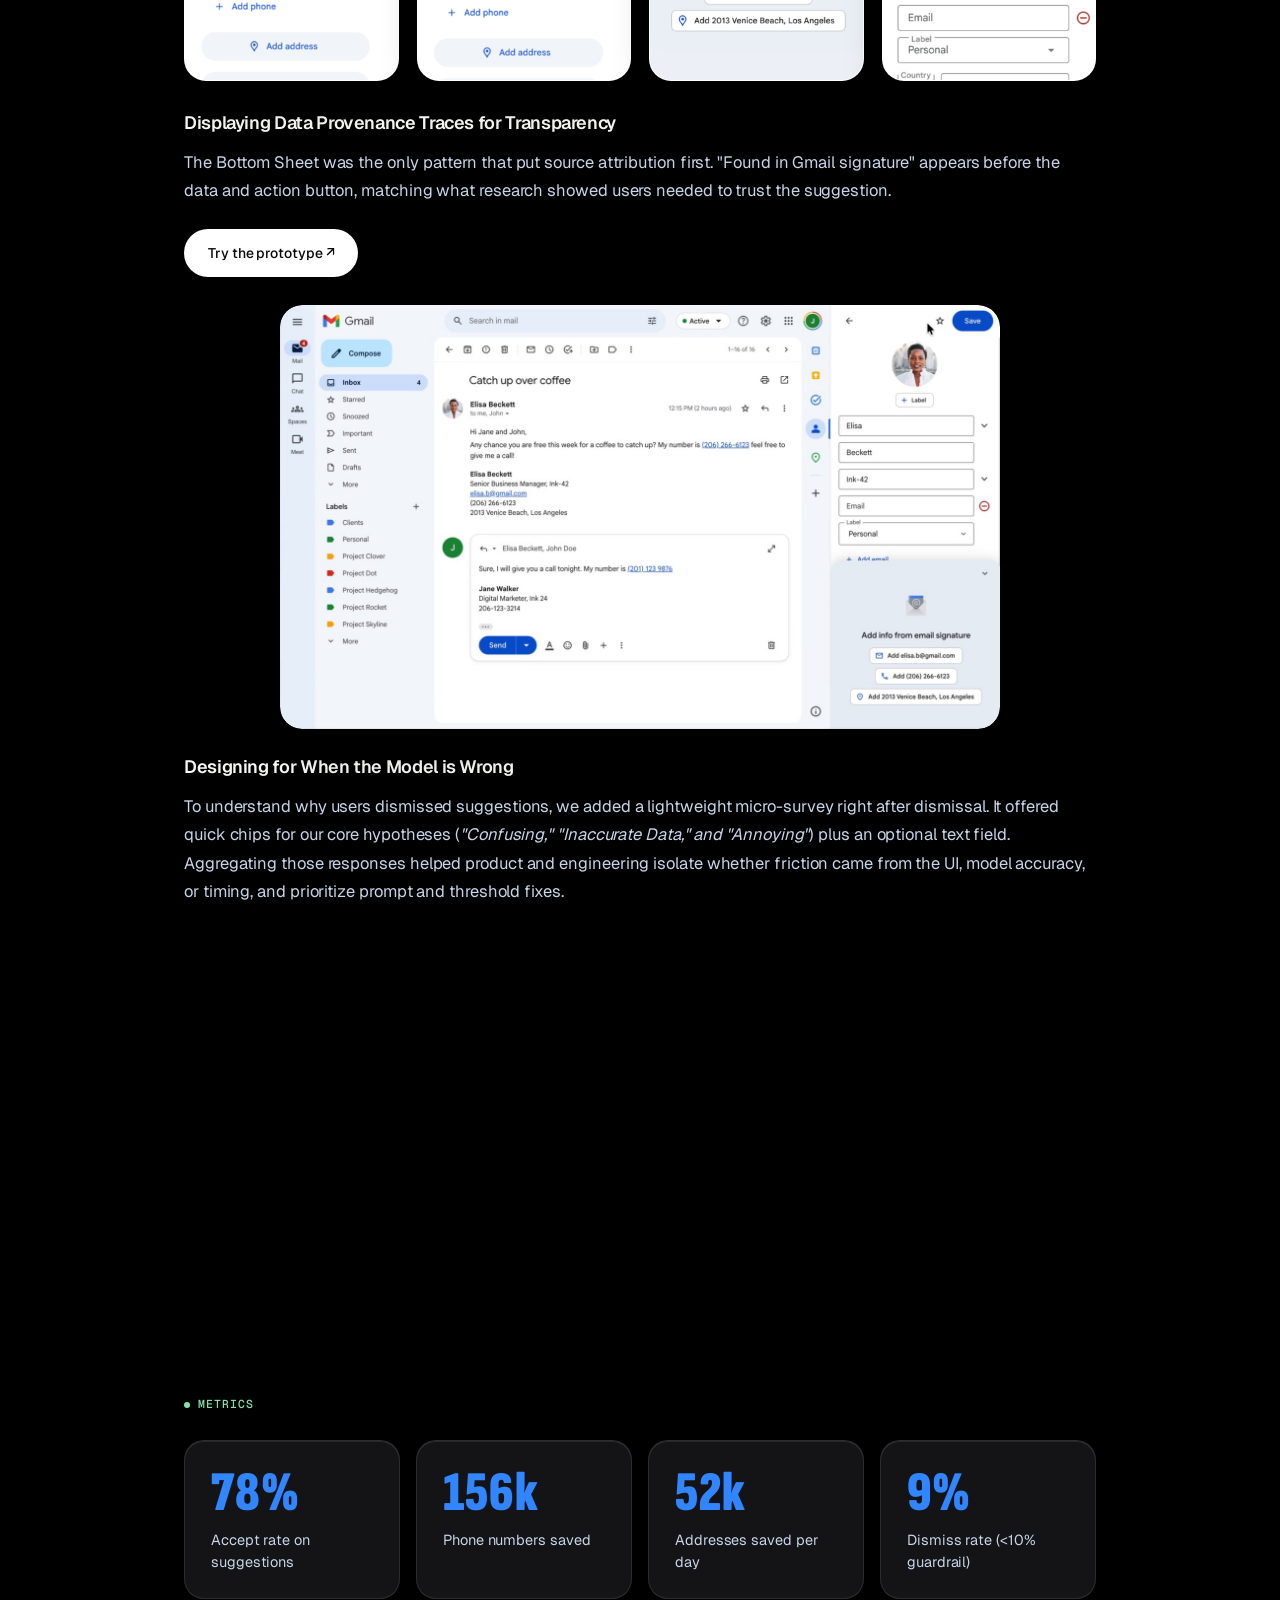
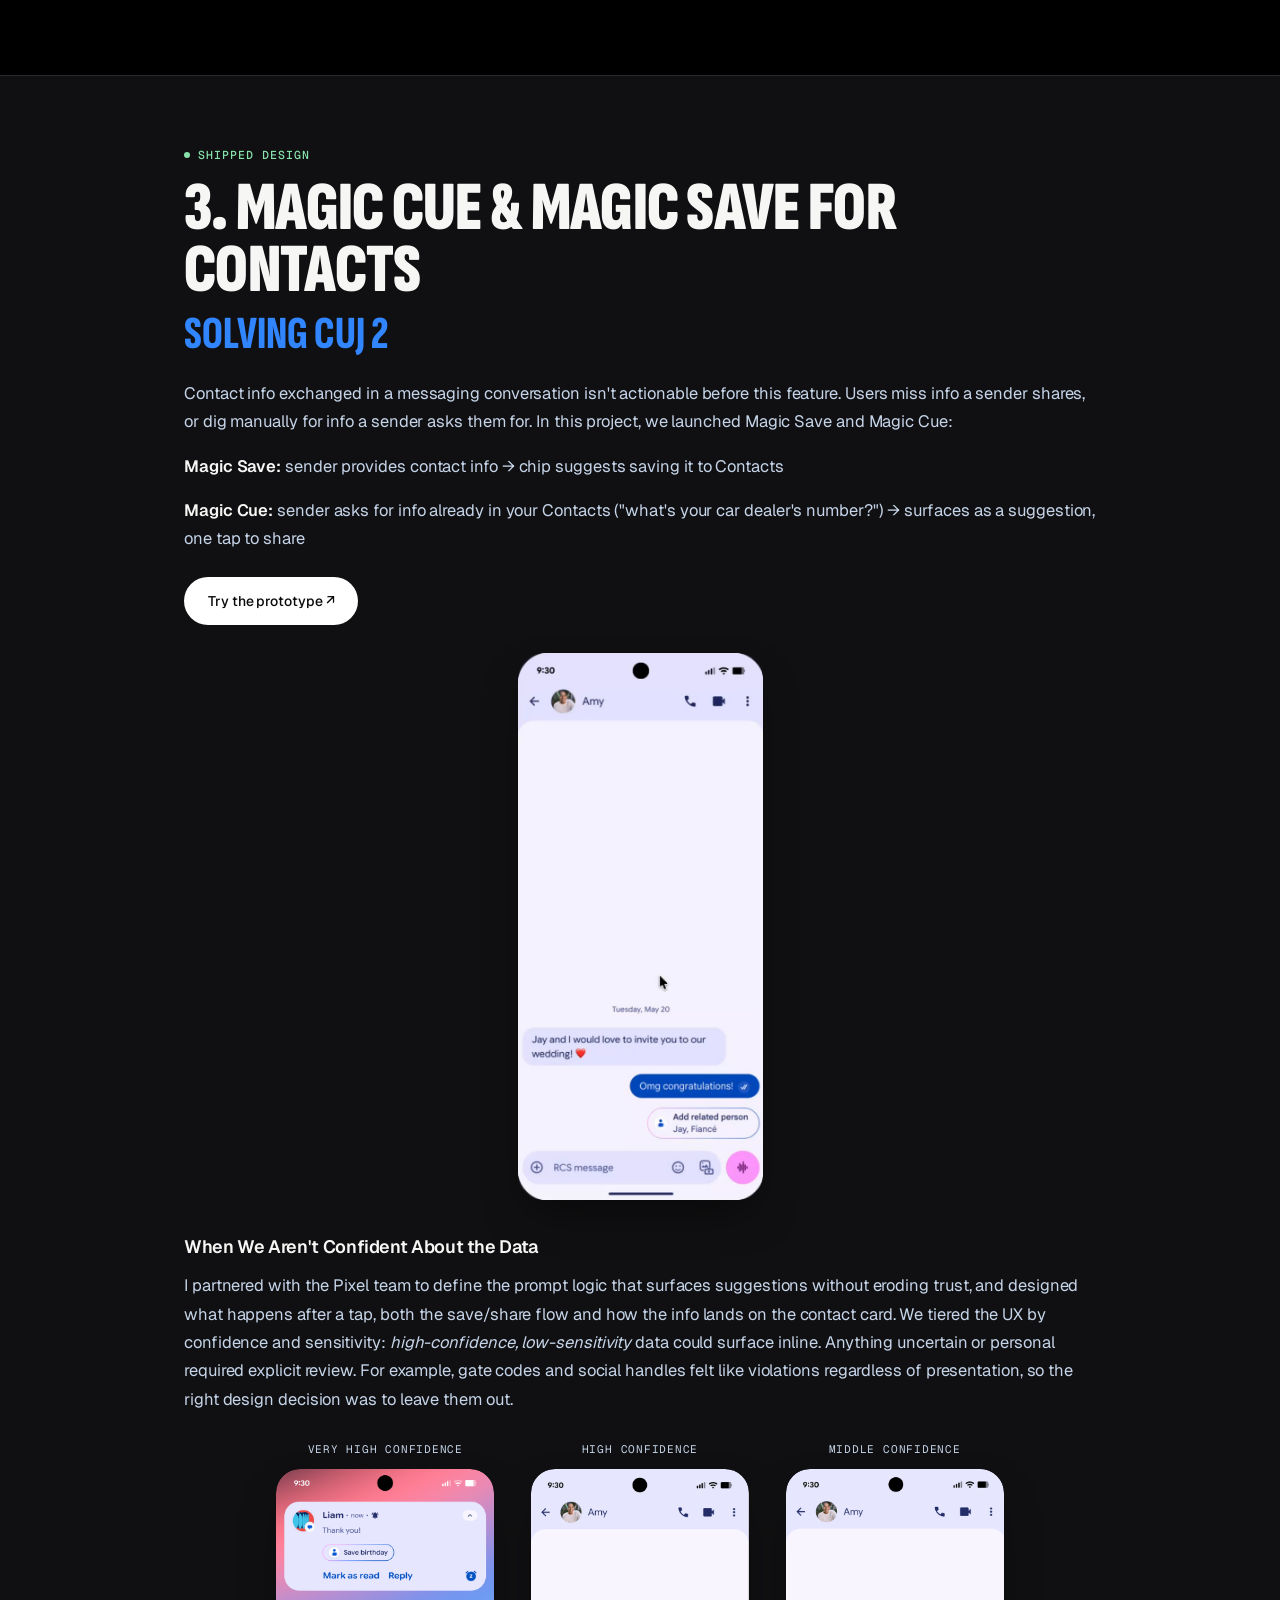
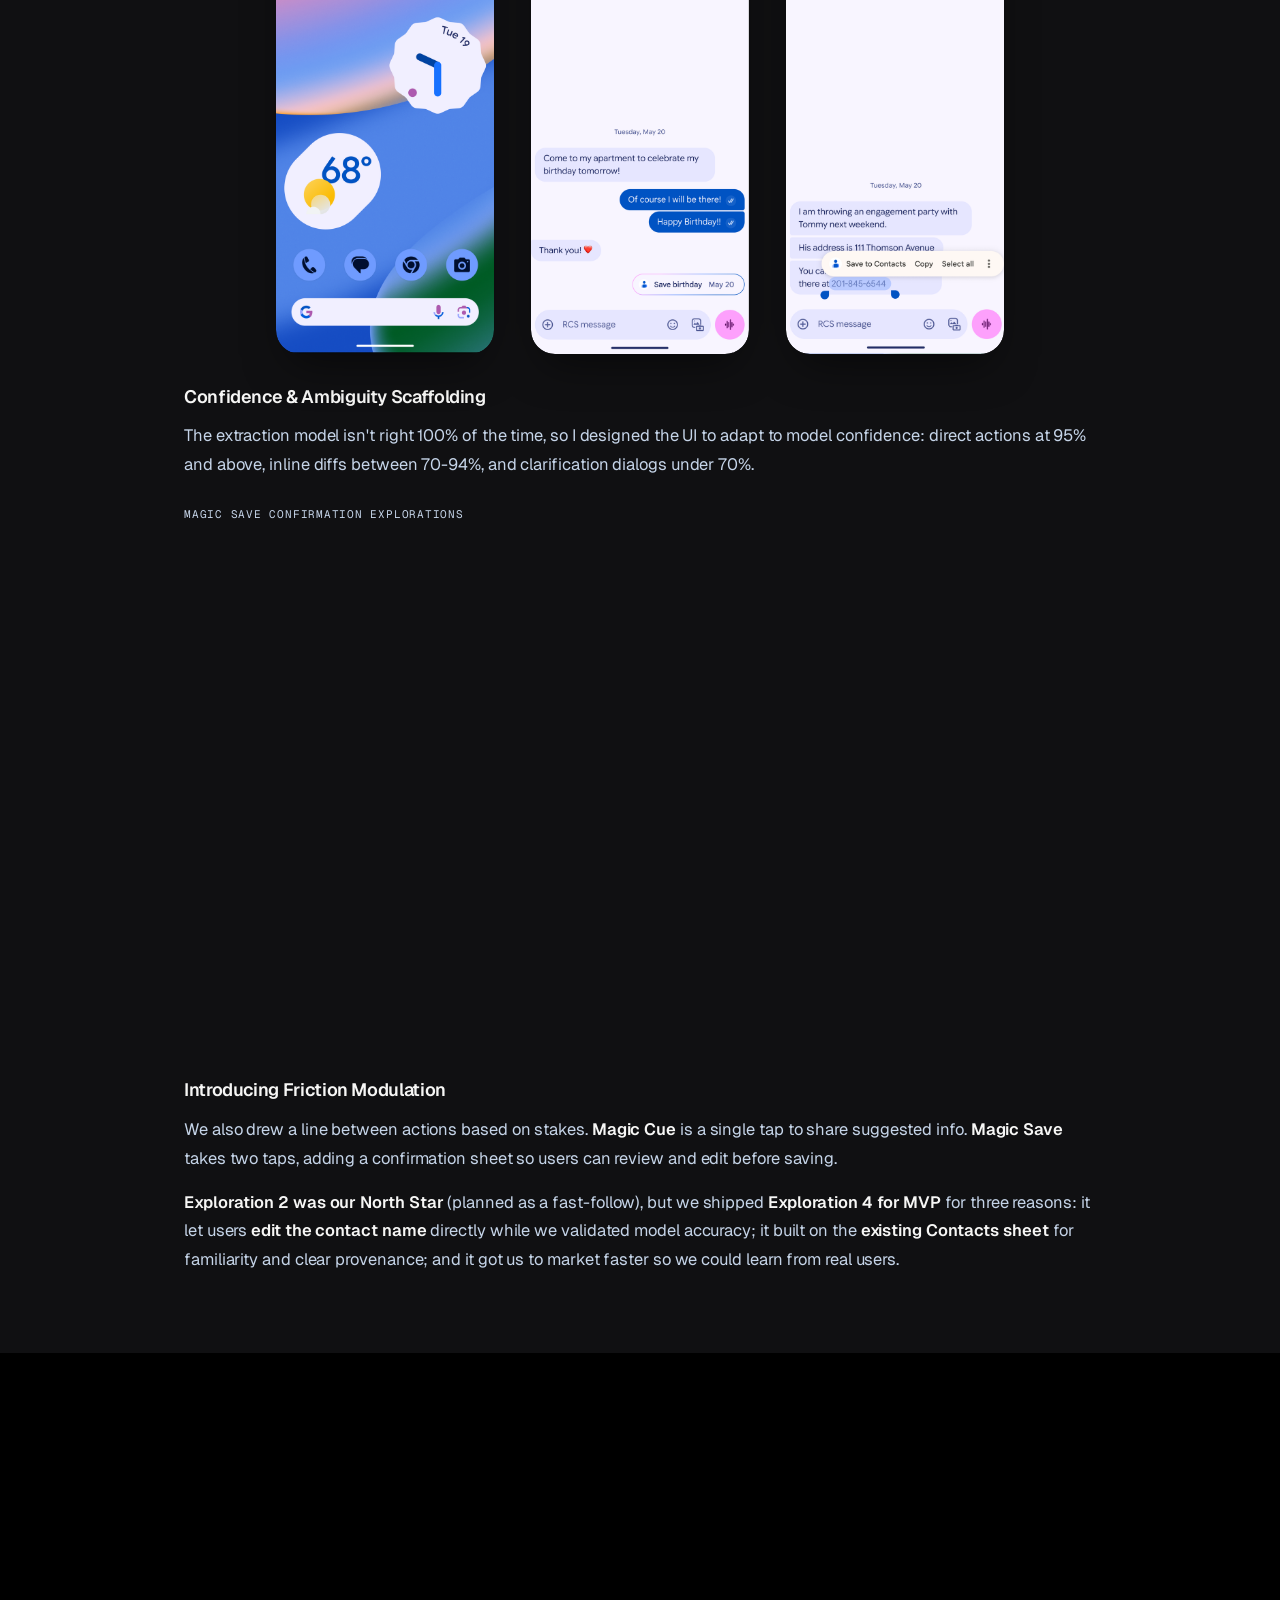
==== commit 6488bb75: "Place hero visual/video before Role & Timeline metadata cards across all 4 case study pages" ====
--- a/ai-in-contacts.html
+++ b/ai-in-contacts.html
@@ -113,25 +113,6 @@
           <h1 class="case-title">Google Contacts: AI-Powered Contact Intelligence</h1>
           <p class="case-subtitle">Leadership handed the team a one-year AI mandate with no clear problem attached. I ran the sprint that aligned engineering and PM around a real user problem, and turned it into 3 shipped features reaching 4M DAU.</p>
         </header>
-
-        <div class="case-meta-grid">
-          <div class="case-meta-item">
-            <span class="case-meta-label">MY ROLE</span>
-            <div class="case-meta-value">Sole product designer, partnering with 15 engineers, a UXR, and 3 PMs</div>
-          </div>
-          <div class="case-meta-item">
-            <span class="case-meta-label">TIMELINE</span>
-            <div class="case-meta-value">2025 - 2026</div>
-          </div>
-          <div class="case-meta-item">
-            <span class="case-meta-label">PLATFORM</span>
-            <div class="case-meta-value">Android &middot; Desktop</div>
-          </div>
-          <div class="case-meta-item">
-            <span class="case-meta-label">PRODUCT AREAS</span>
-            <div class="case-meta-value">Google Pixel &middot; Gmail &middot; Gemini &middot; Google Contacts</div>
-          </div>
-        </div>
 
         <!-- Hero Visual: Minimal Slide-92-Styled Google Contacts + Aurora Energy App Icons -->
         <div class="case-hero-stage is-aurora-ecosystem framer-reveal" role="img" aria-label="Google Contacts bringing together Google Meet, Gmail, Android Messages, Google Calendar, Google Pixel, and Android Phone">
@@ -293,6 +274,25 @@
             </g>
           </svg>
         </div>
+
+        <div class="case-meta-grid" style="margin-top: 36px;">
+          <div class="case-meta-item">
+            <span class="case-meta-label">MY ROLE</span>
+            <div class="case-meta-value">Sole product designer, partnering with 15 engineers, a UXR, and 3 PMs</div>
+          </div>
+          <div class="case-meta-item">
+            <span class="case-meta-label">TIMELINE</span>
+            <div class="case-meta-value">2025 - 2026</div>
+          </div>
+          <div class="case-meta-item">
+            <span class="case-meta-label">PLATFORM</span>
+            <div class="case-meta-value">Android &middot; Desktop</div>
+          </div>
+          <div class="case-meta-item">
+            <span class="case-meta-label">PRODUCT AREAS</span>
+            <div class="case-meta-value">Google Pixel &middot; Gmail &middot; Gemini &middot; Google Contacts</div>
+          </div>
+        </div>
       </div>
     </section>
 
--- a/foldfolio.css
+++ b/foldfolio.css
@@ -1187,13 +1187,13 @@
   justify-content: flex-start;
   gap: 20px;
   padding: 104px 38px 40px;
-  background: #E8EBF0;
+  background: #E4E8F0;
   border-left: none;
 }
 
 body.is-fold-mode[data-theme="dark"] .fold-inside-right-panel,
 body.is-fold-mode[data-theme="dark"] .fold-inside-right-panel.is-history-panel {
-  background: #1A1D24;
+  background: #1C2029;
   border-left: none;
 }
 
@@ -2610,3 +2610,204 @@
   96%  { transform: translate(522px, 212px) scale(0.76); opacity: 0; }
   100% { transform: translate(522px, 212px) scale(0.76); opacity: 0; }
 }
+
+/* Centered bottom action stack in Resume spread (View Resume above Scroll to projects) */
+.fold-projects-stack {
+  position: absolute;
+  left: 50%;
+  bottom: 34px;
+  transform: translate3d(-50%, 8px, 8px);
+  z-index: 30;
+  display: flex;
+  flex-direction: column;
+  align-items: center;
+  gap: 10px;
+  opacity: 0;
+  pointer-events: none;
+  transition: opacity 0.26s cubic-bezier(0.22, 1, 0.36, 1), transform 0.26s cubic-bezier(0.22, 1, 0.36, 1);
+}
+.fold-projects-stack.is-visible {
+  opacity: 1;
+  pointer-events: auto;
+  transform: translate3d(-50%, 0, 8px);
+}
+.fold-projects-pill.is-in-stack {
+  position: static;
+  left: auto;
+  bottom: auto;
+  transform: none;
+  opacity: 1;
+  pointer-events: auto;
+}
+.fold-projects-pill.is-in-stack:hover,
+body.is-fold-mode[data-theme="dark"] .fold-unfold-pill.fold-projects-pill.is-in-stack:hover {
+  transform: translateY(-2px);
+}
+body.is-fold-mode[data-theme="dark"] .fold-unfold-pill.fold-projects-pill.is-in-stack:hover {
+  background: #9DD2FF;
+  border-color: #9DD2FF;
+  color: #0B0B0B;
+  box-shadow: 0 10px 24px -6px rgba(157, 210, 255, 0.45);
+}
+.fold-projects-pill.is-in-stack:hover {
+  background: #192967;
+  border-color: #192967;
+  color: #FFFFFF;
+  box-shadow: 0 10px 24px -6px rgba(25, 41, 103, 0.45);
+}
+
+/* Remove center crease completely across all unfolded spreads in both light & dark themes */
+.fold-half.is-left .fold-face.is-inside .fold-screen::after,
+.fold-half.is-right .fold-screen::before,
+.fold-half.is-close-flap .fold-face.is-inside-back .fold-screen::before,
+body.is-fold-mode[data-theme="dark"] .fold-half.is-left .fold-face.is-inside .fold-screen::after,
+body.is-fold-mode[data-theme="dark"] .fold-half.is-right .fold-screen::before,
+body.is-fold-mode[data-theme="dark"] .fold-half.is-close-flap .fold-face.is-inside-back .fold-screen::before {
+  display: none !important;
+  background: none !important;
+  border: none !important;
+}
+
+/* Horizontal divider line under About section matching other sections */
+body.is-fold-mode #about {
+  border-bottom: 1px solid var(--border-subtle);
+  padding-bottom: 96px;
+}
+
+/* Remove vertical center divider/crease between the three words & Let's Build Something Good in BOTH themes */
+#fold-footer-runway .fold-half.is-left .fold-face.is-inside .fold-screen::after,
+#fold-footer-runway .fold-half.is-close-flap .fold-face.is-inside-back .fold-screen::before,
+body.is-fold-mode[data-theme="dark"] #fold-footer-runway .fold-half.is-left .fold-face.is-inside .fold-screen::after,
+body.is-fold-mode[data-theme="dark"] #fold-footer-runway .fold-half.is-close-flap .fold-face.is-inside-back .fold-screen::before {
+  display: none;
+  background: none;
+  border: none;
+}
+
+/* Allow the Ship rocket to blast vertically out of the left panel while zoomed in */
+#fold-footer-runway:not(.is-folding-shut) .fold-bezel,
+#fold-footer-runway:not(.is-folding-shut) .fold-screen {
+  overflow: visible;
+}
+
+/* Horizontal flat layout for PROTOTYPE. MEASURE. SHIP. + Rocket Launch interaction */
+.fold-process-row {
+  display: flex;
+  align-items: center;
+  justify-content: flex-start;
+  flex-wrap: nowrap;
+  gap: 14px;
+}
+.fold-process-word {
+  position: relative;
+  display: inline-flex;
+  align-items: center;
+  font-family: var(--ff-font-cond);
+  font-weight: 900;
+  font-size: 46px;
+  line-height: 0.95;
+  letter-spacing: 0em;
+  text-transform: uppercase;
+  color: var(--accent);
+  white-space: nowrap;
+}
+.fold-process-word.is-ship-word {
+  position: relative;
+  padding-right: 4px;
+}
+.fold-process-word.is-ship-word .rocket-relaunch-btn {
+  left: calc(100% + 6px);
+  top: 50%;
+}
+#fold-footer-runway .hero-top-torch-flash {
+  position: absolute;
+  top: 0;
+  left: 0;
+  right: 0;
+  height: 34vh;
+  min-height: 240px;
+  pointer-events: none;
+  z-index: 60;
+}
+
+/* Centered horizontal PROTOTYPE. MEASURE. SHIP. across the full closing spread */
+.fold-process-center-overlay {
+  position: absolute;
+  inset: 0;
+  display: flex;
+  align-items: center;
+  justify-content: center;
+  transform: translate3d(0, 0, 8px);
+  z-index: 25;
+  pointer-events: auto;
+}
+.fold-process-center-overlay .fold-process-row {
+  justify-content: center;
+  gap: 22px;
+}
+.fold-process-center-overlay .fold-process-word {
+  font-size: 54px;
+  color: var(--text-primary);
+  opacity: 0.28;
+  transition: opacity 0.25s ease, color 0.25s ease;
+}
+body.is-fold-mode[data-theme="dark"] .fold-process-center-overlay .fold-process-word {
+  color: #FFFFFF;
+}
+
+/* Fast left-to-right crisp white highlight sweep before early rocket liftoff (~1.2s) */
+#process.is-rocket-launched .fold-process-word:nth-child(1) {
+  animation: foldWordHighlightWhite 2.4s ease-out 0.05s 1 forwards;
+}
+#process.is-rocket-launched .fold-process-word:nth-child(2) {
+  animation: foldWordHighlightWhite 2.4s ease-out 0.38s 1 forwards;
+}
+#process.is-rocket-launched .fold-process-word:nth-child(3) {
+  animation: foldWordHighlightWhite 2.4s ease-out 0.72s 1 forwards;
+}
+
+@keyframes foldWordHighlightWhite {
+  0%   { opacity: 0.28; transform: scale(1); text-shadow: none; }
+  12%  { opacity: 1;    transform: scale(1.06); text-shadow: 0 0 22px rgba(255, 255, 255, 0.55); }
+  28%  { opacity: 1;    transform: scale(1);    text-shadow: 0 0 8px rgba(255, 255, 255, 0.20); }
+  100% { opacity: 1;    transform: scale(1);    text-shadow: none; }
+}
+body.is-fold-mode[data-theme="light"] #process.is-rocket-launched .fold-process-word:nth-child(1) {
+  animation: foldWordHighlightLight 2.4s ease-out 0.05s 1 forwards;
+}
+body.is-fold-mode[data-theme="light"] #process.is-rocket-launched .fold-process-word:nth-child(2) {
+  animation: foldWordHighlightLight 2.4s ease-out 0.38s 1 forwards;
+}
+body.is-fold-mode[data-theme="light"] #process.is-rocket-launched .fold-process-word:nth-child(3) {
+  animation: foldWordHighlightLight 2.4s ease-out 0.72s 1 forwards;
+}
+@keyframes foldWordHighlightLight {
+  0%   { opacity: 0.28; transform: scale(1); }
+  12%  { opacity: 1;    transform: scale(1.06); }
+  28%  { opacity: 1;    transform: scale(1); }
+  100% { opacity: 1;    transform: scale(1); }
+}
+
+/* Speed up rocket launch & smoke by ~1.5s so liftoff happens right after SHIP. lights up */
+#process.is-rocket-launched .ship-launch-smoke,
+#process.is-rocket-launched .ship-rocket-launch,
+#process.is-rocket-launched .rocket-side-booster-left,
+#process.is-rocket-launched .rocket-side-booster-right {
+  animation-duration: 2.3s;
+}
+
+/* Guarantee rocket stage is crisp, prominent, and never clipped inside the centered overlay */
+.fold-process-center-overlay .ship-rocket-stage {
+  left: calc(100% + 26px);
+  z-index: 80;
+}
+.fold-process-center-overlay .ship-rocket-launch {
+  width: 58px;
+  height: 108px;
+  top: -80px;
+}
+.fold-process-center-overlay .rocket-relaunch-btn {
+  width: 36px;
+  height: 36px;
+  left: calc(100% + 10px);
+}
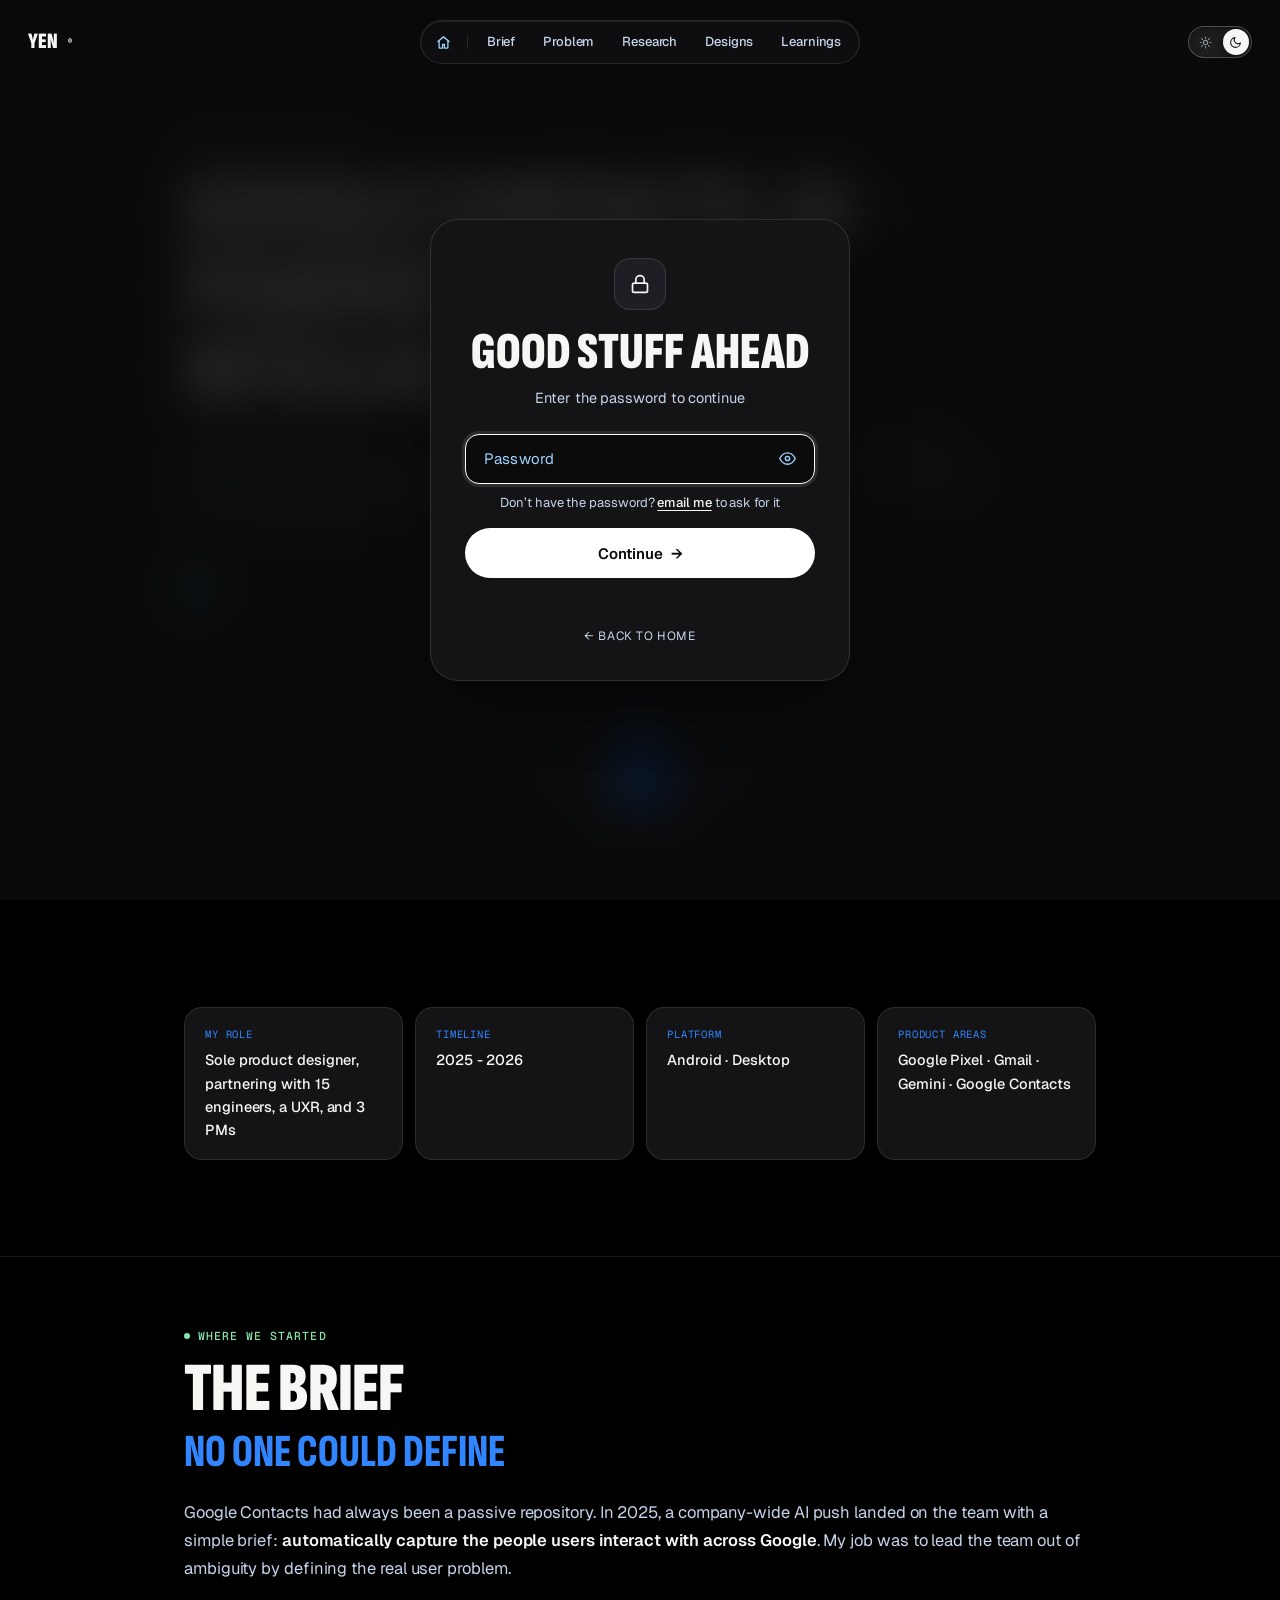
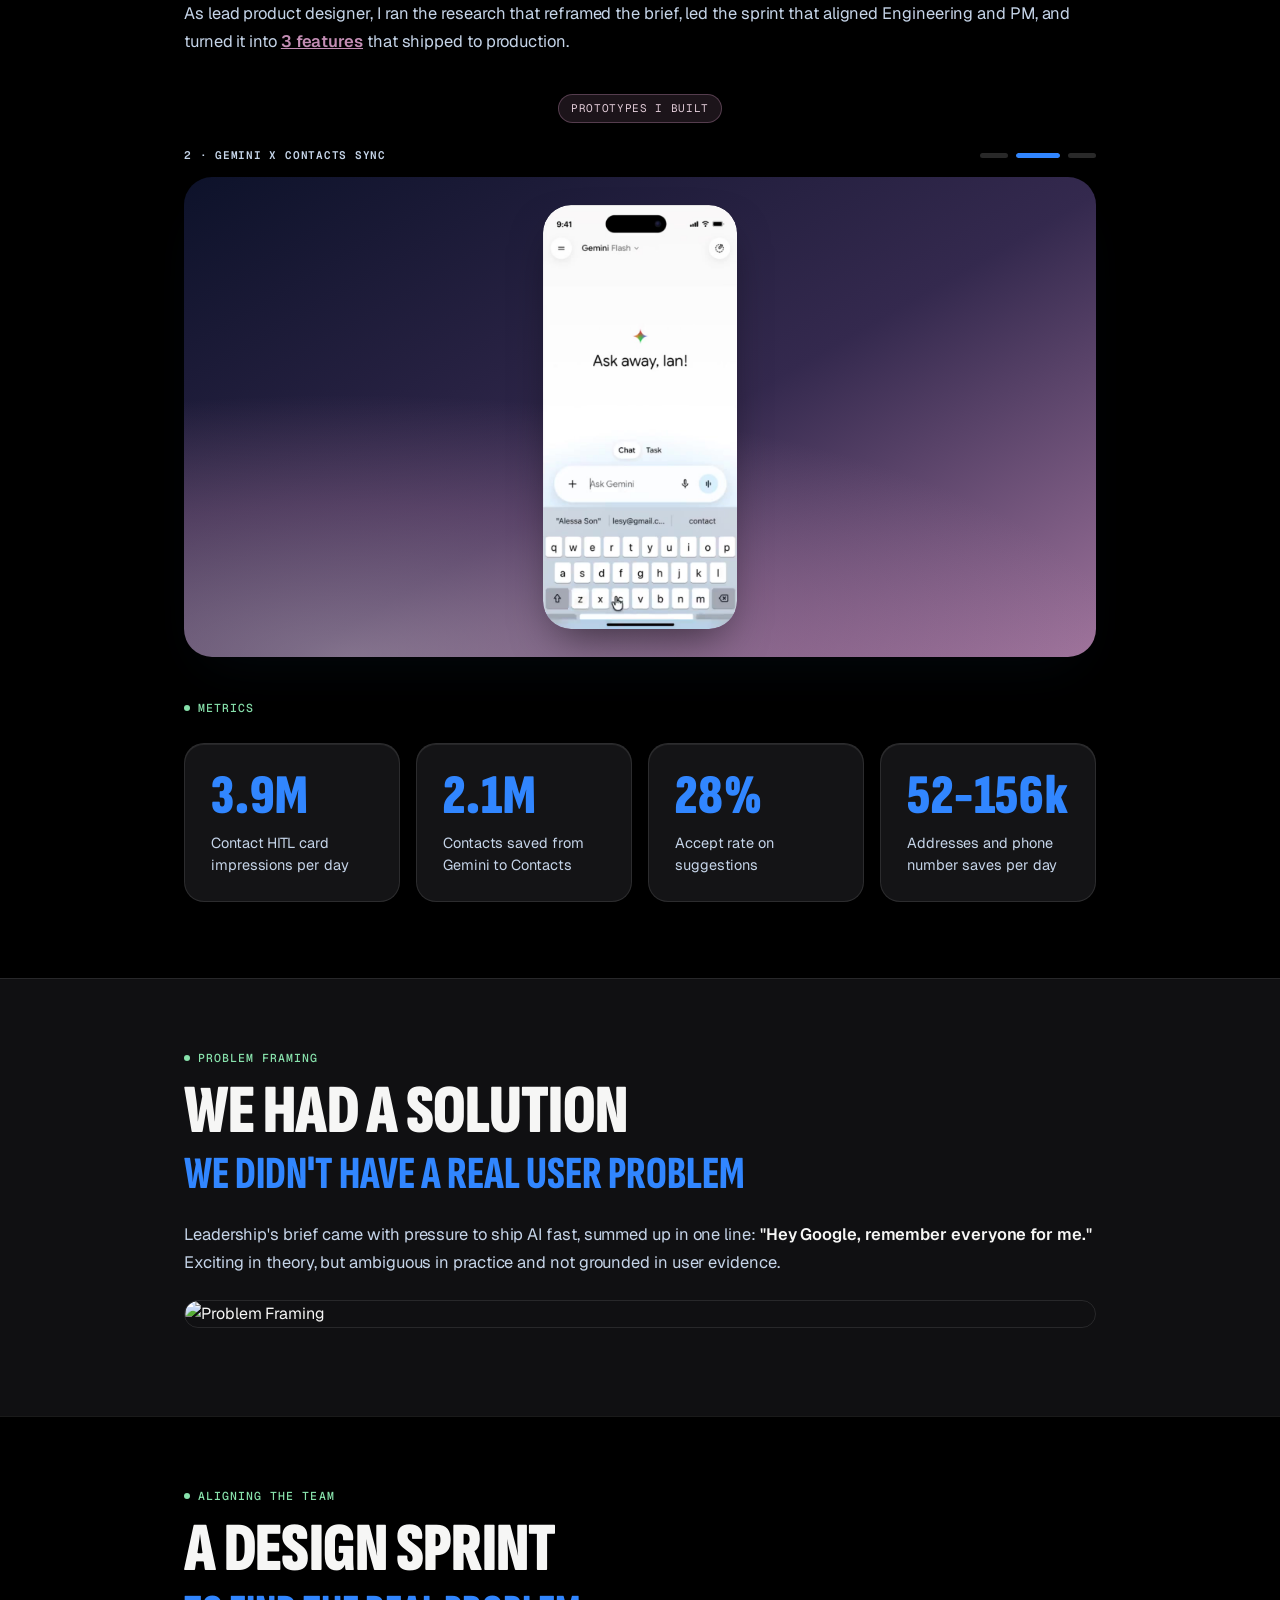
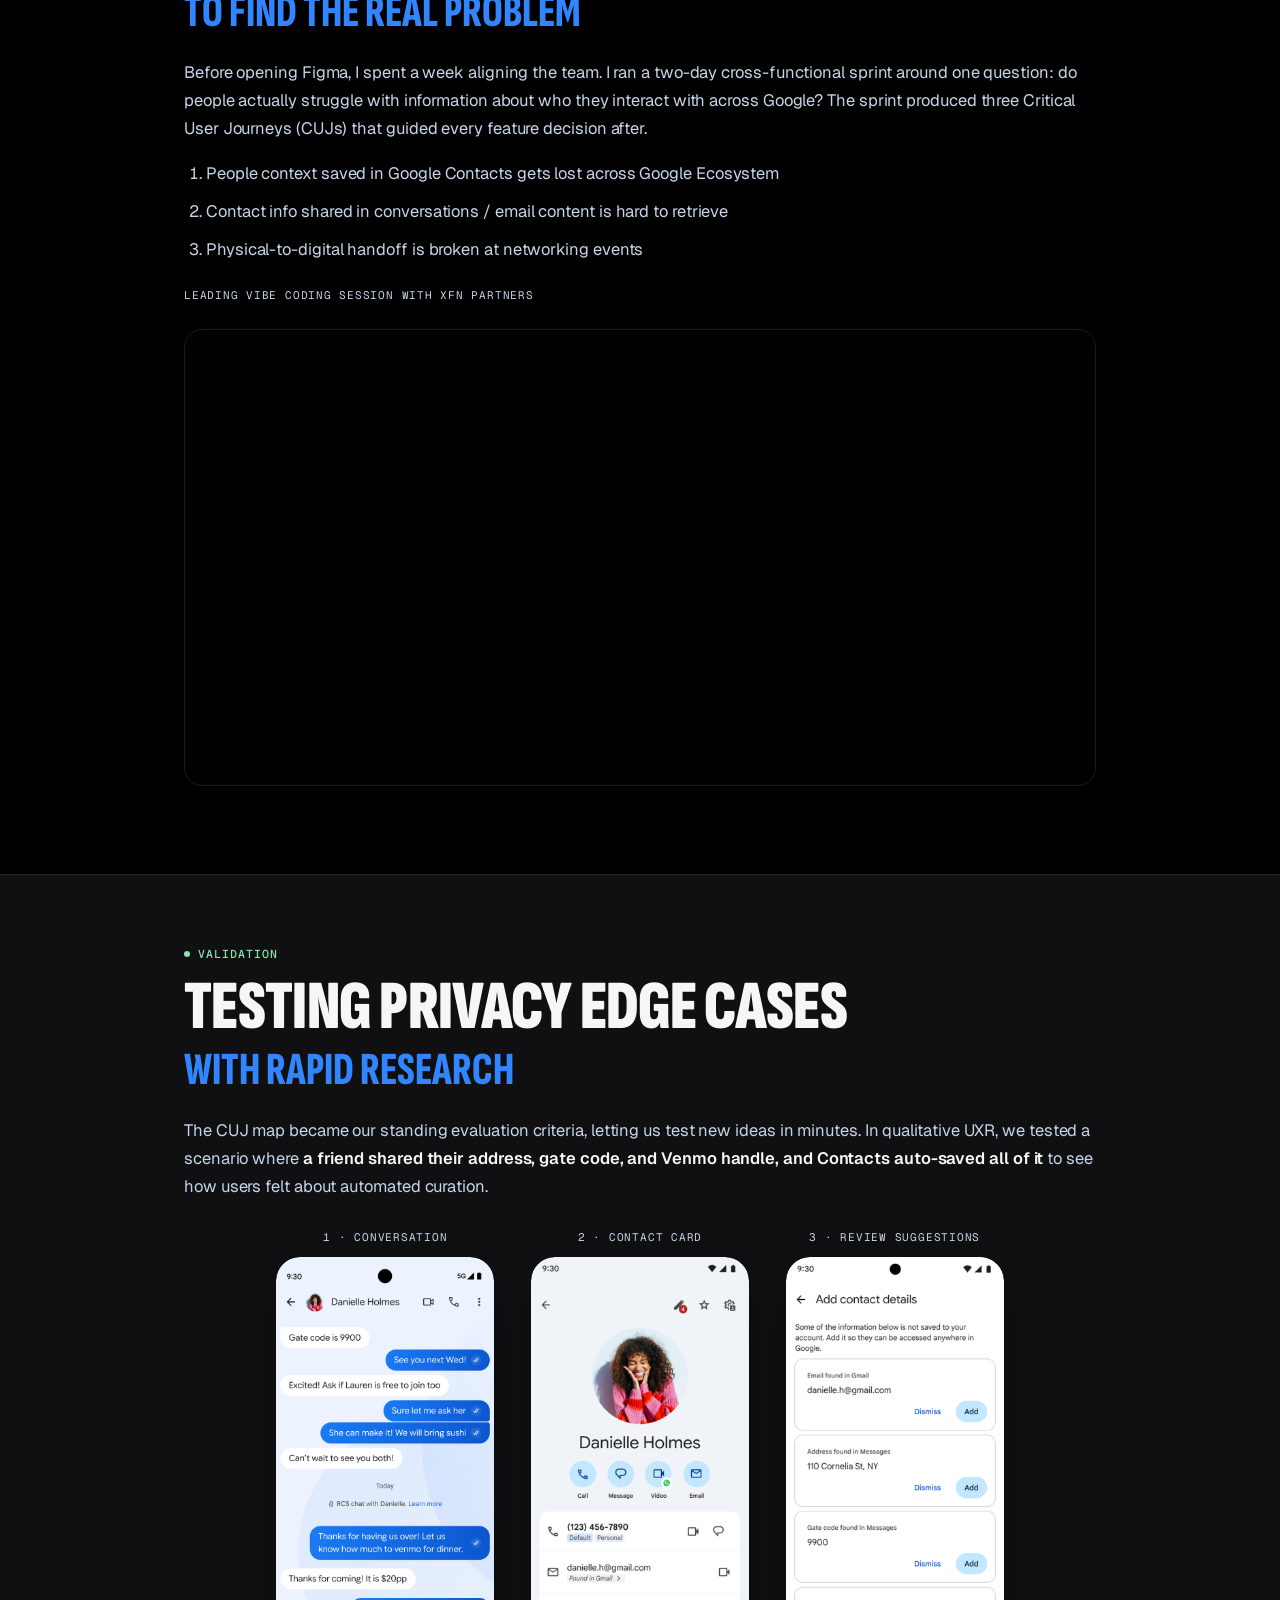
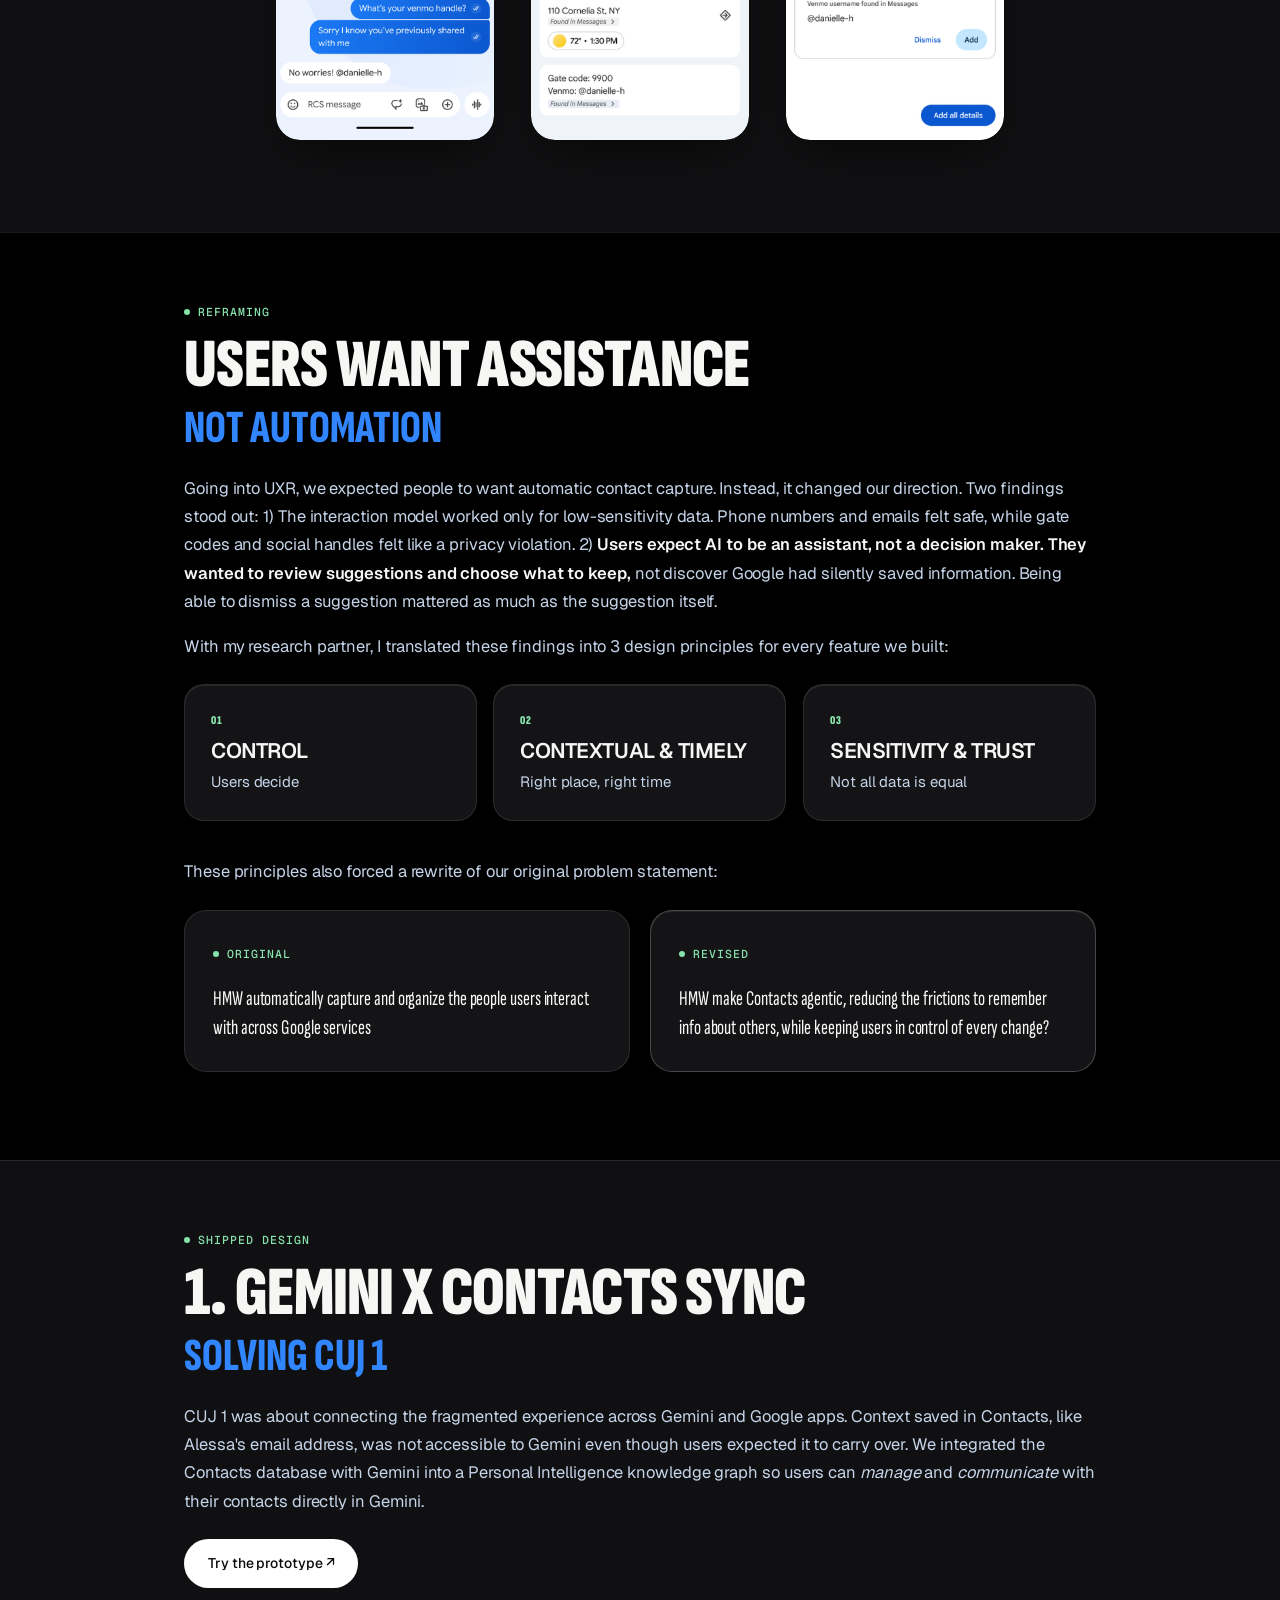
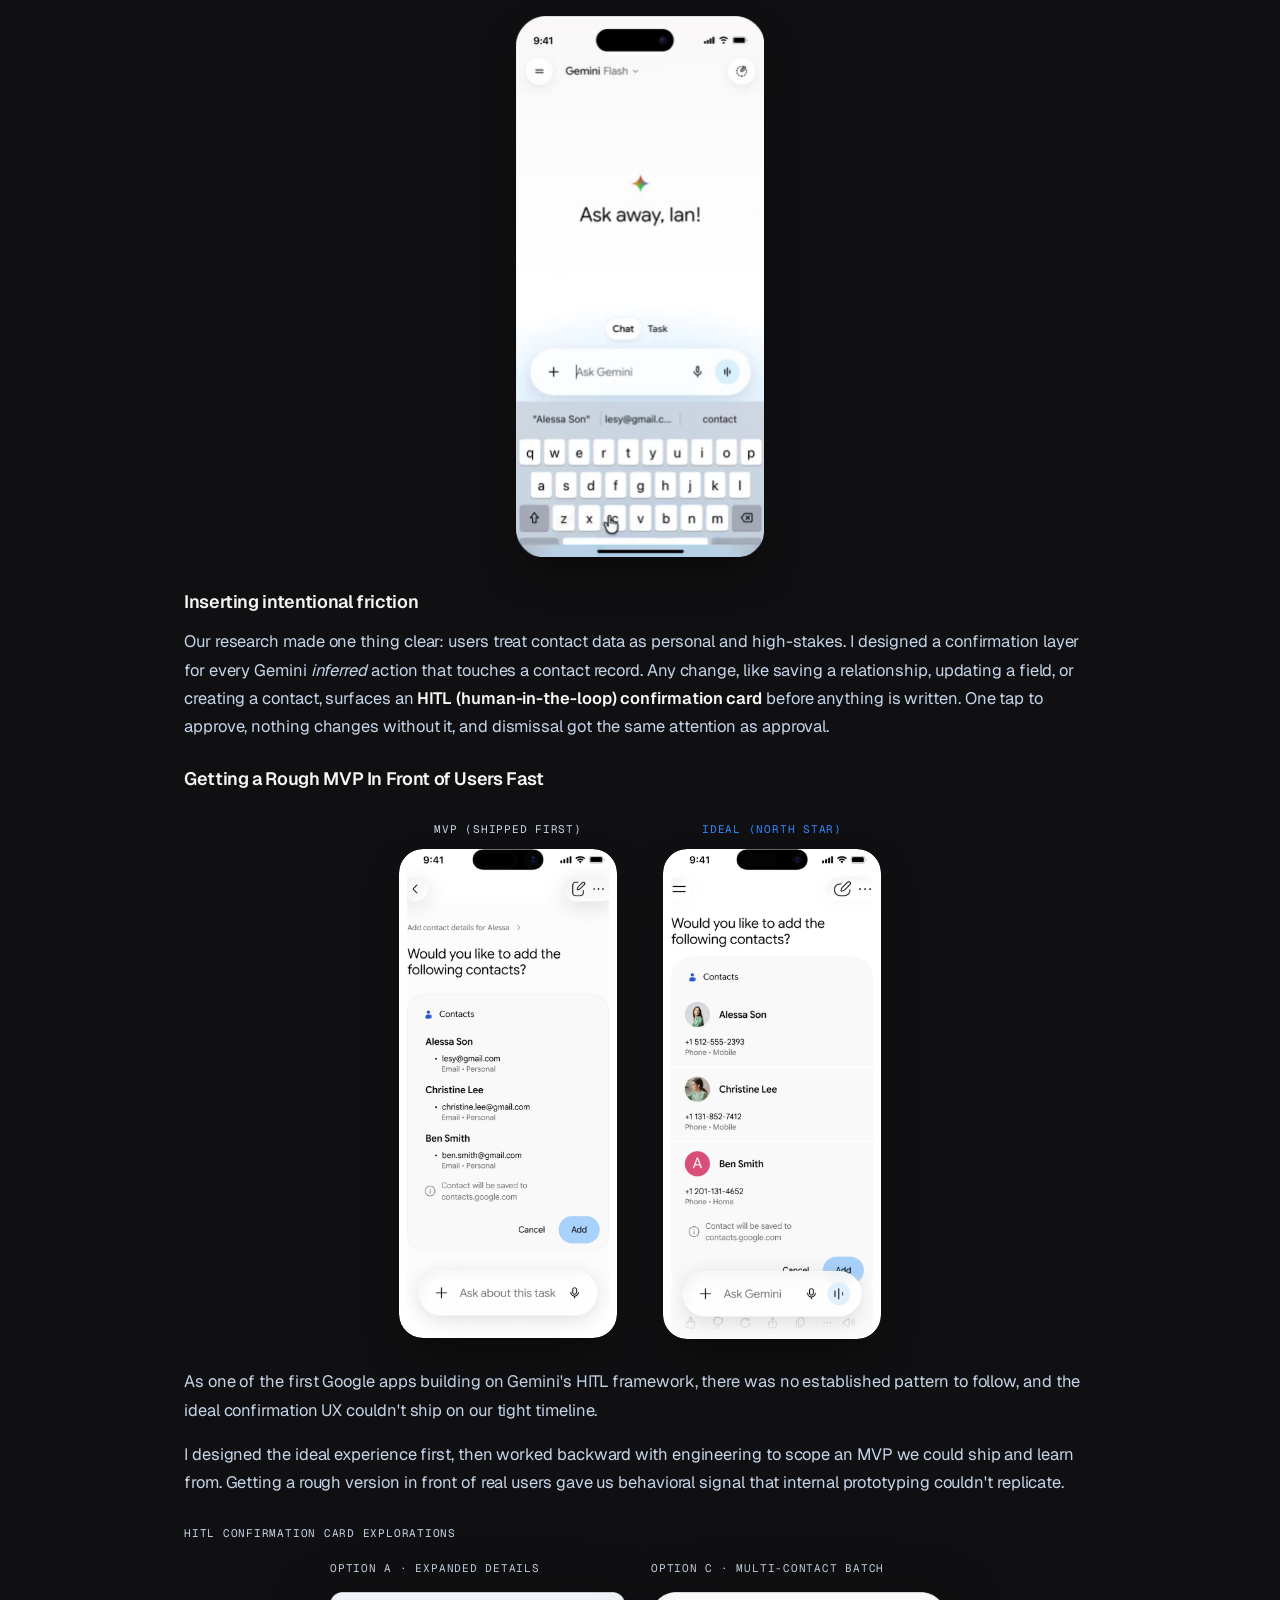
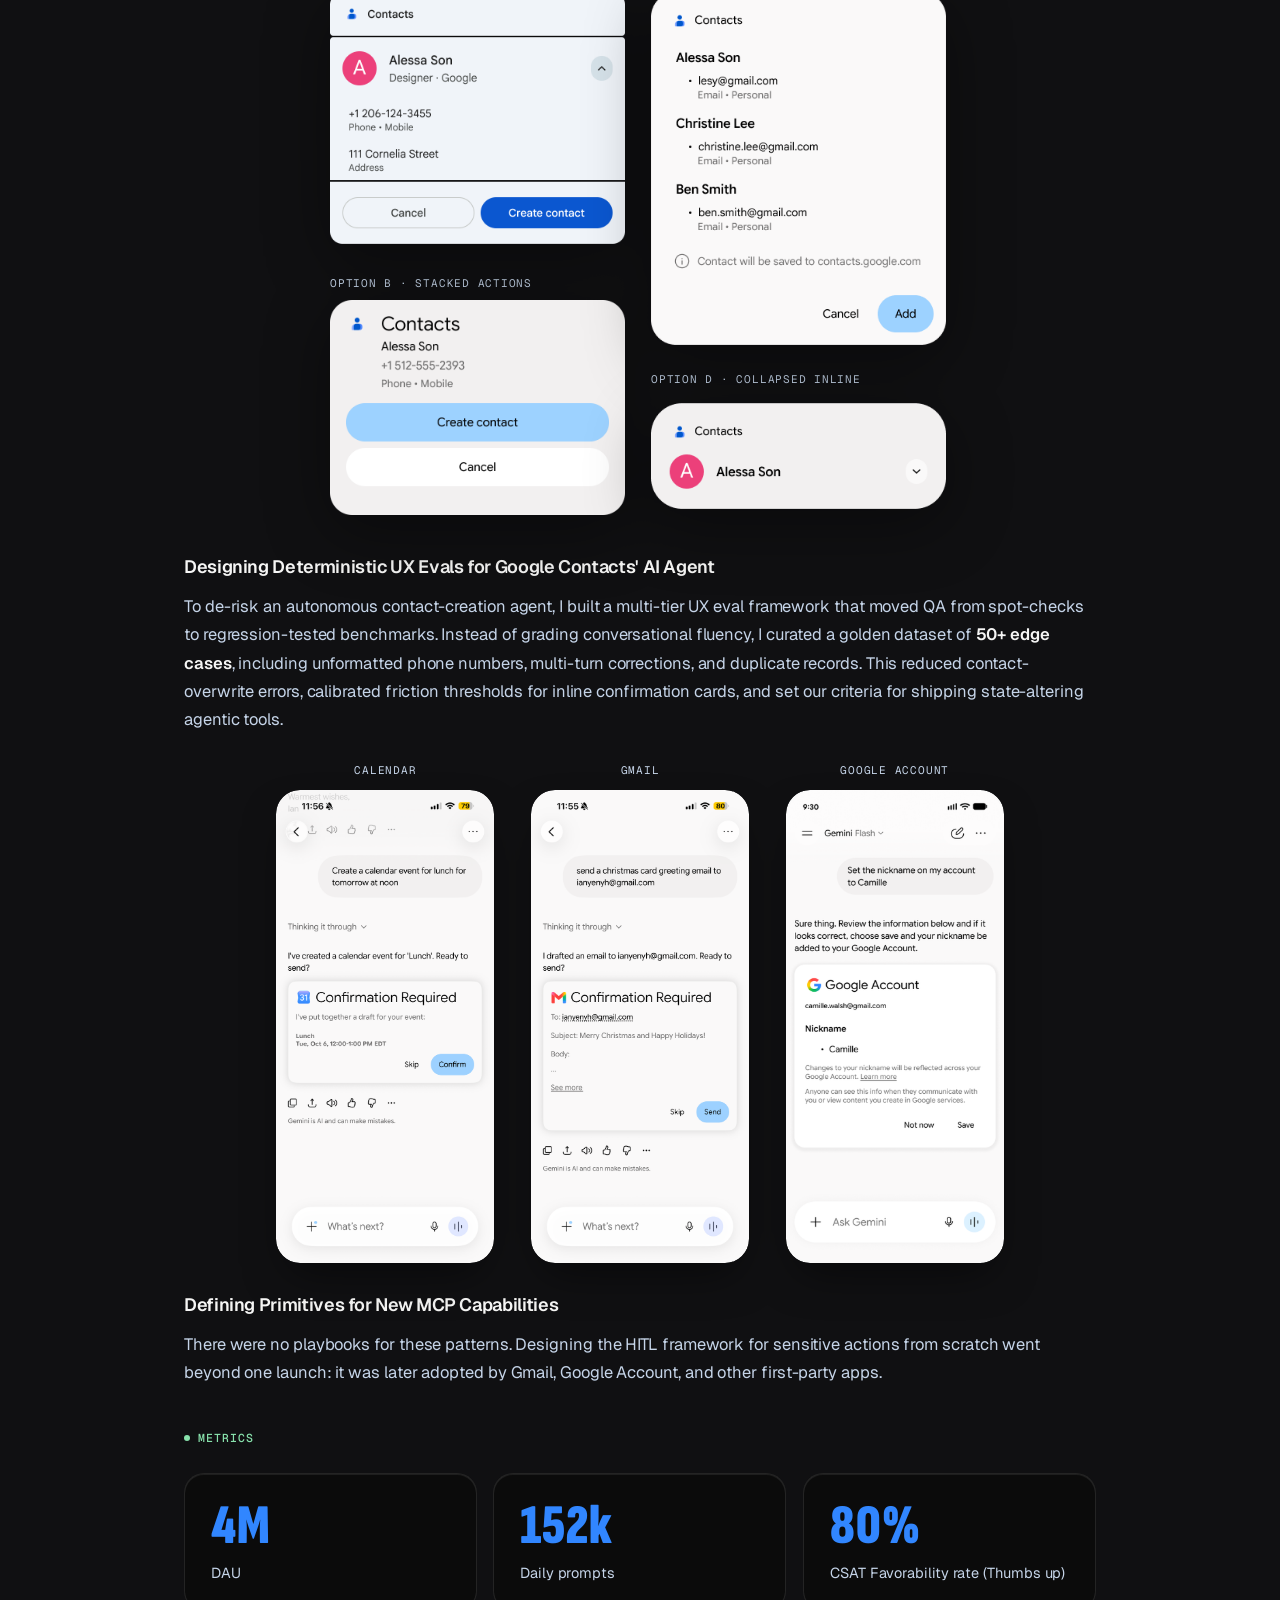
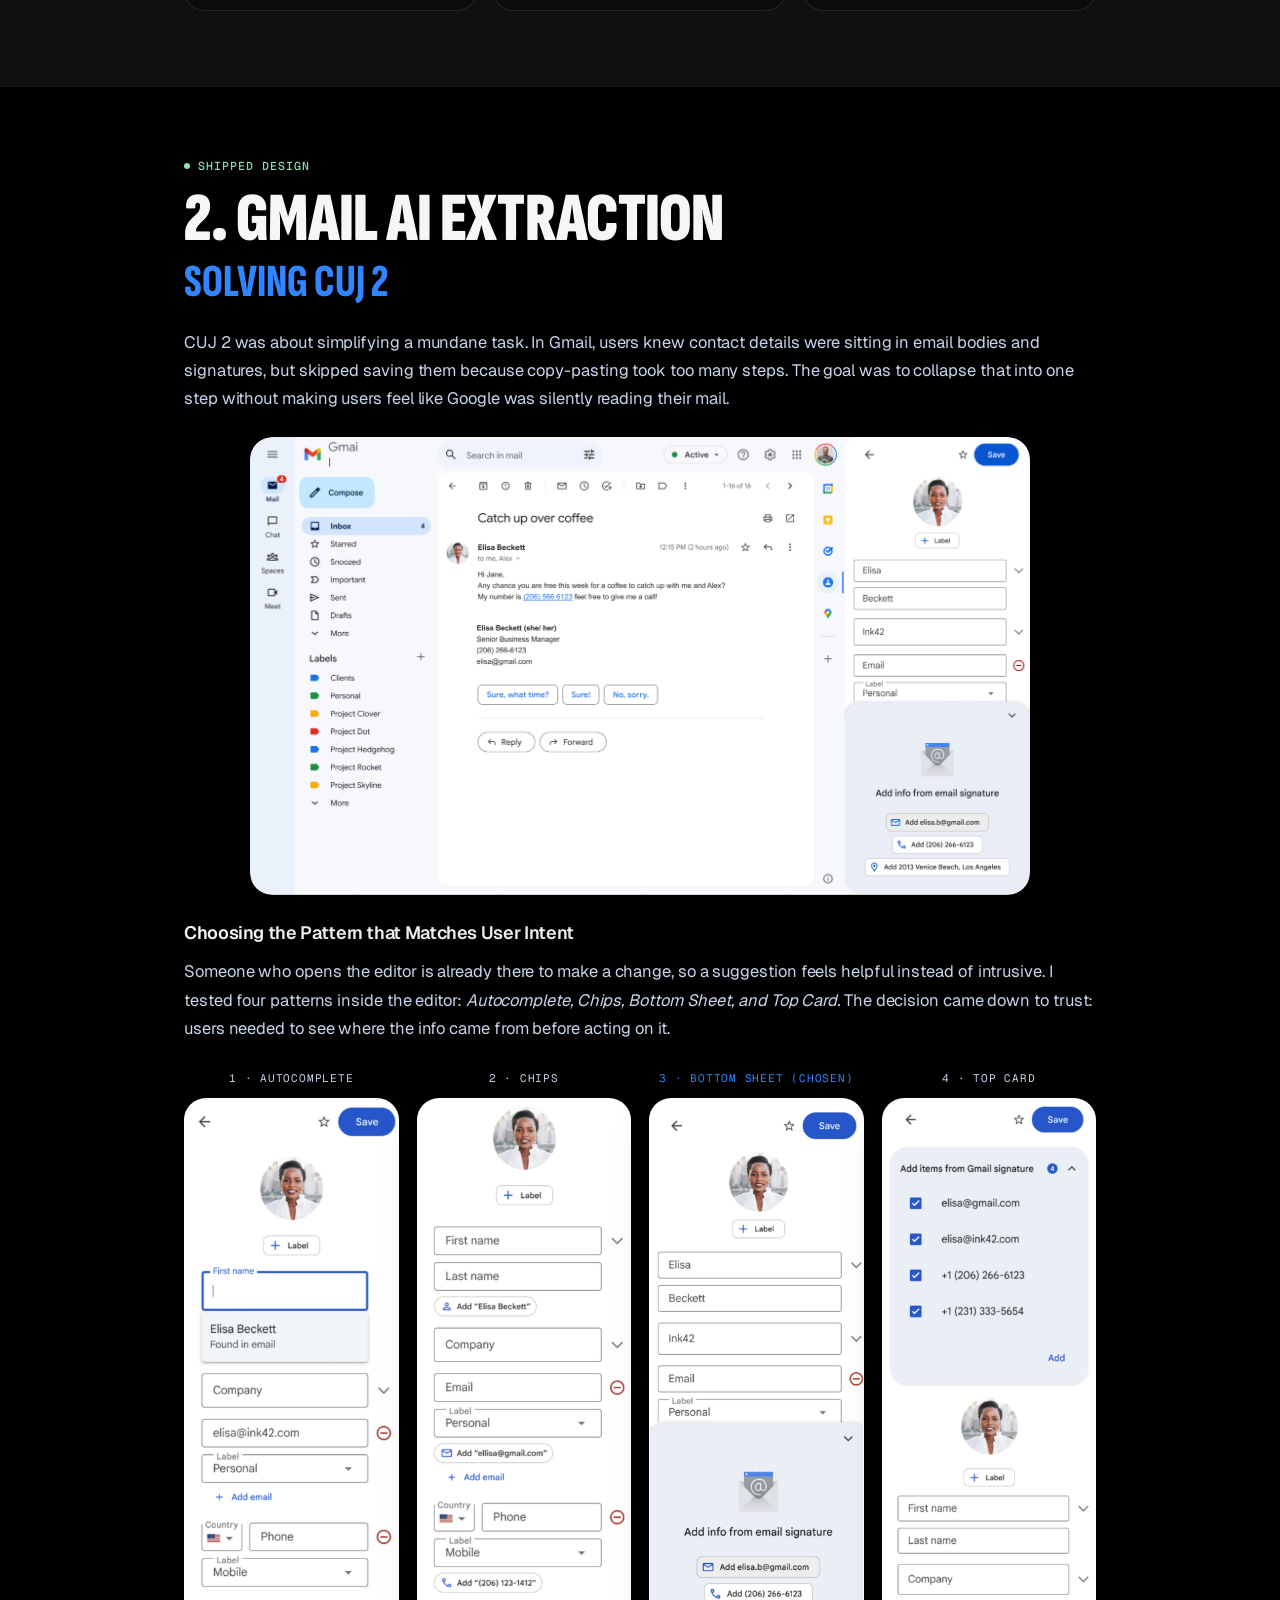
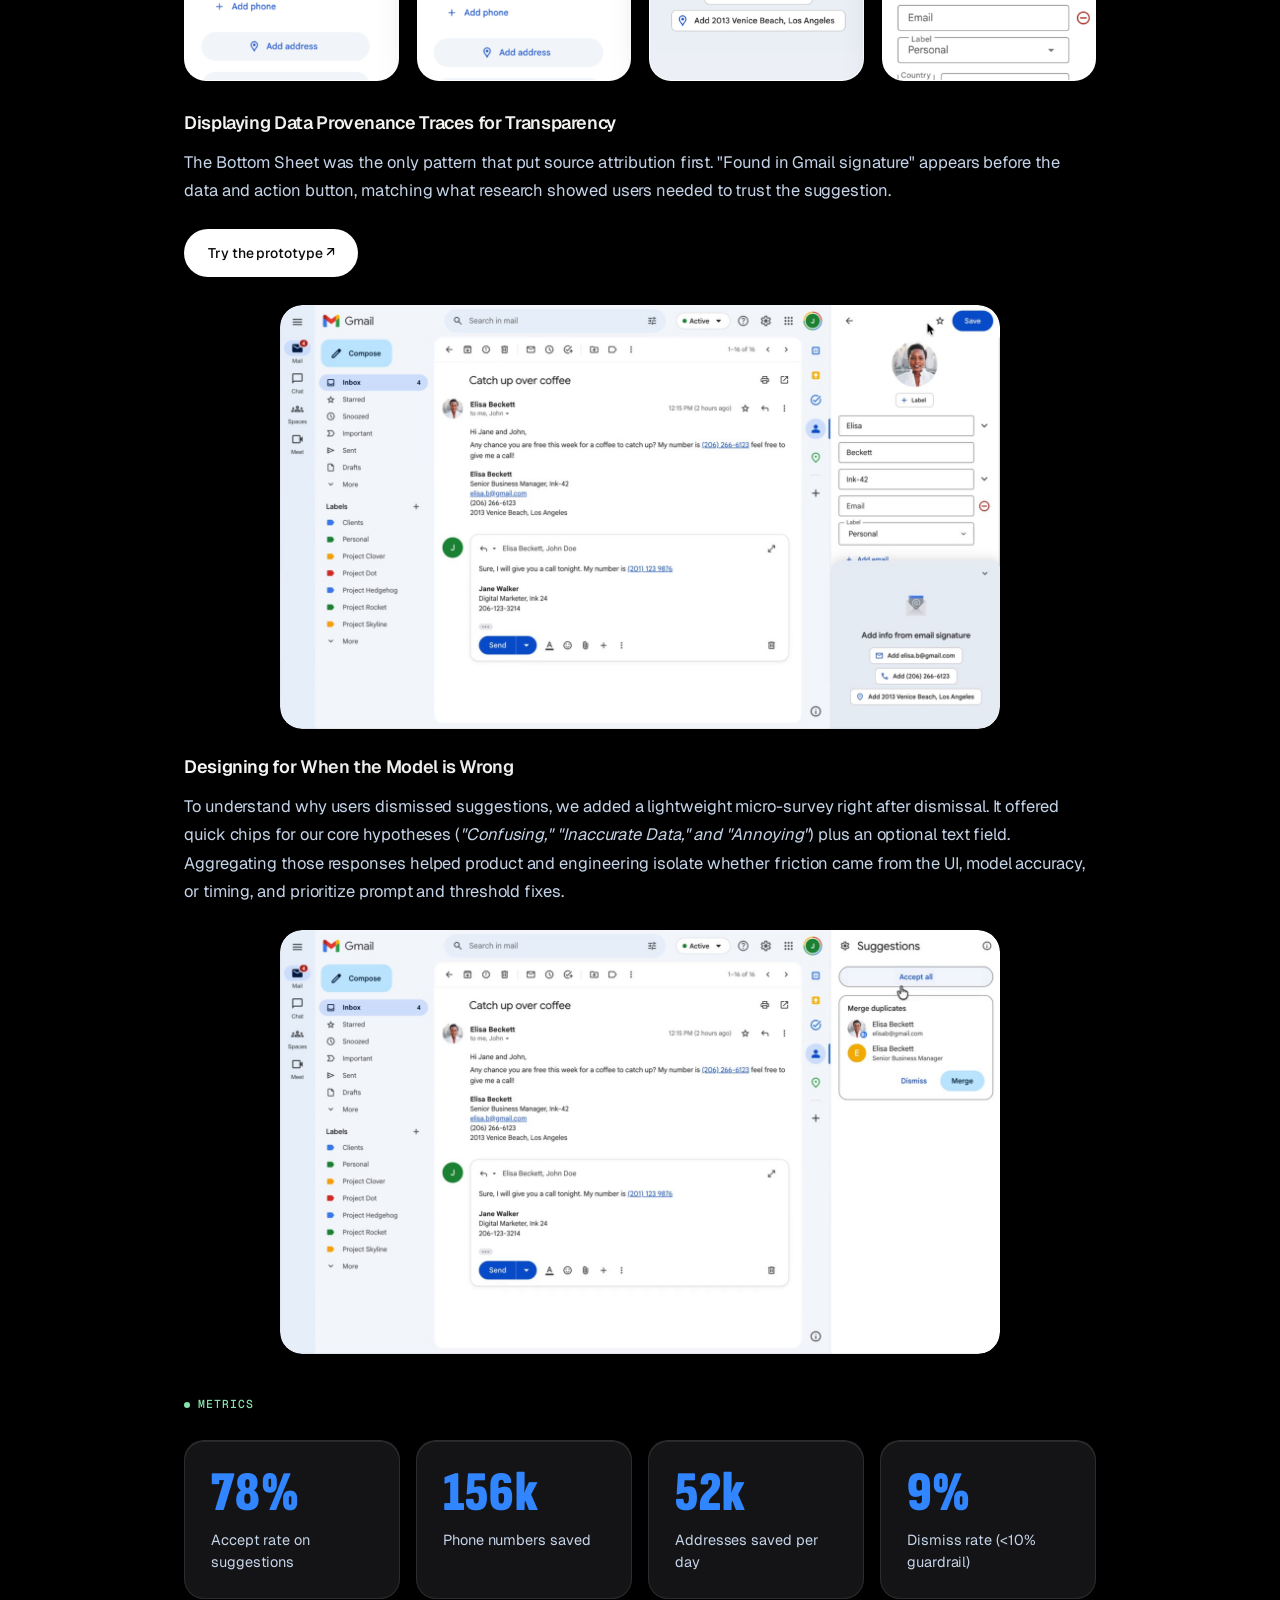
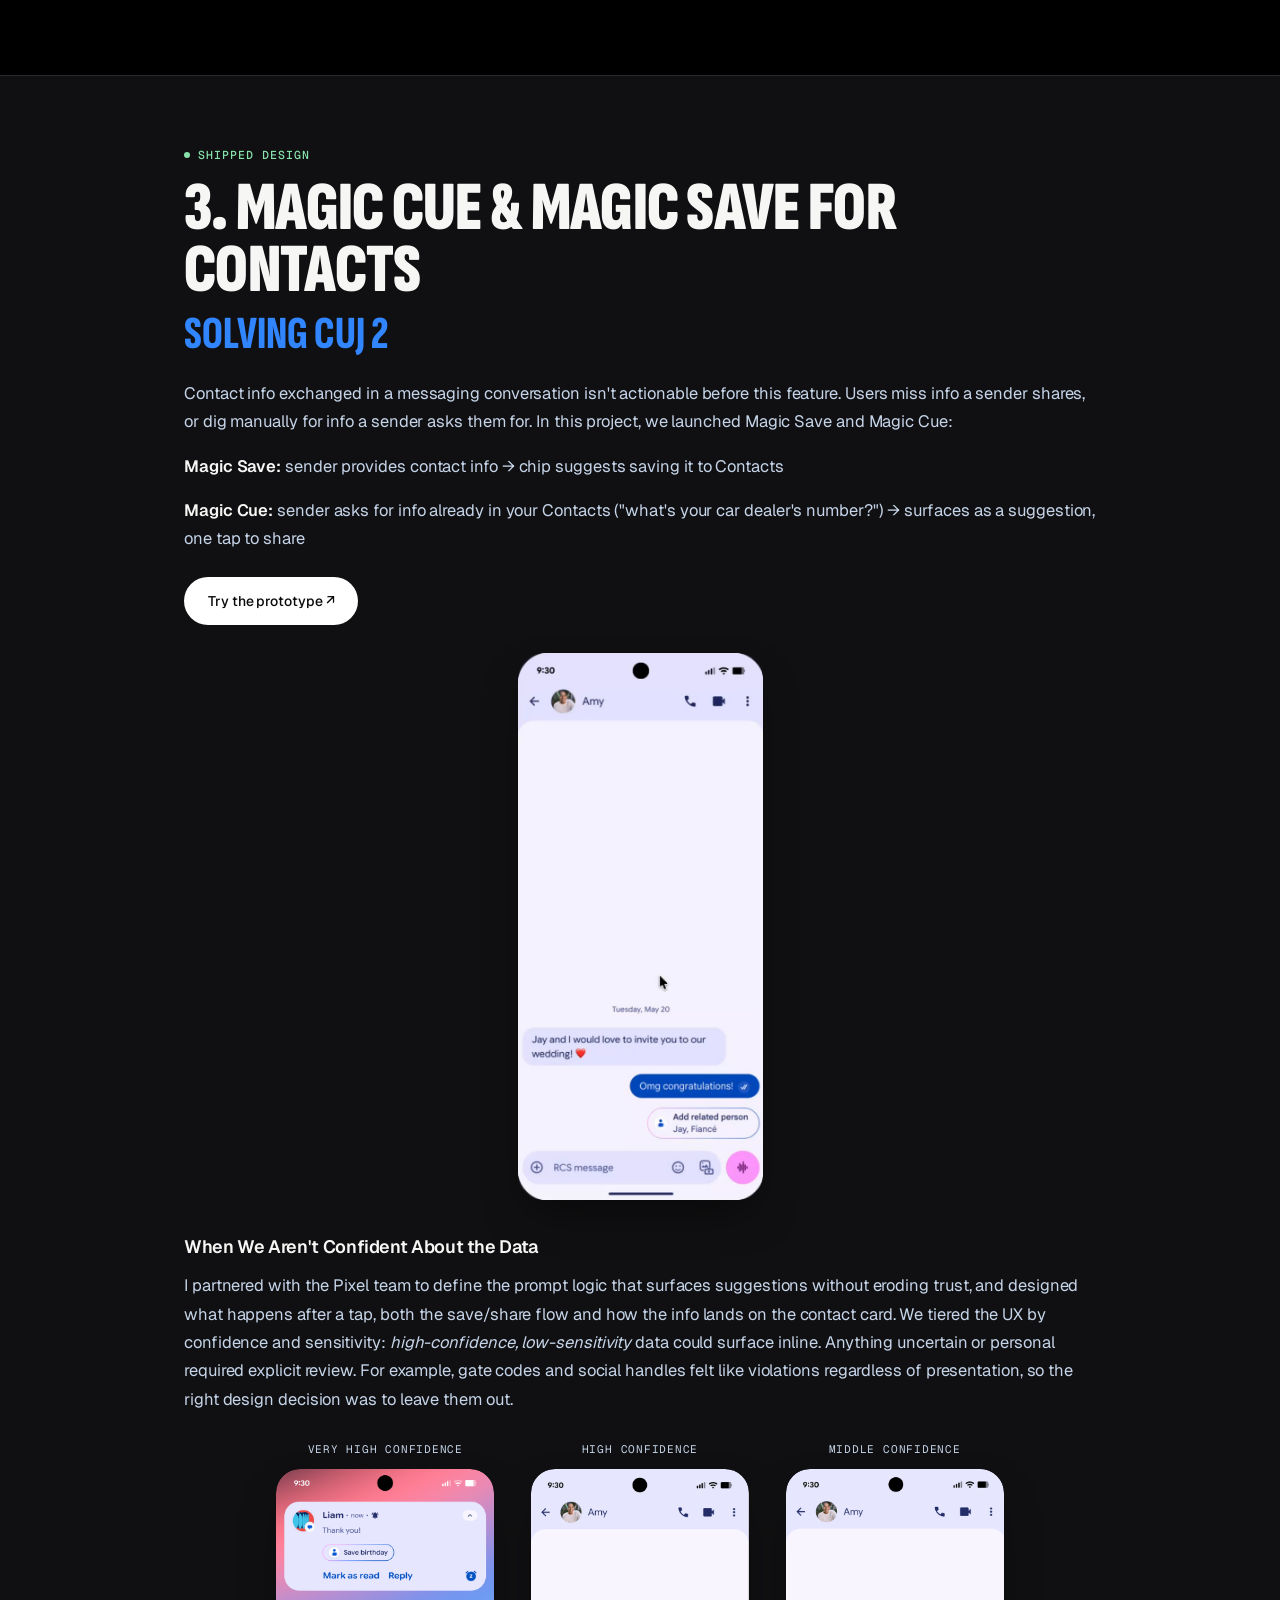
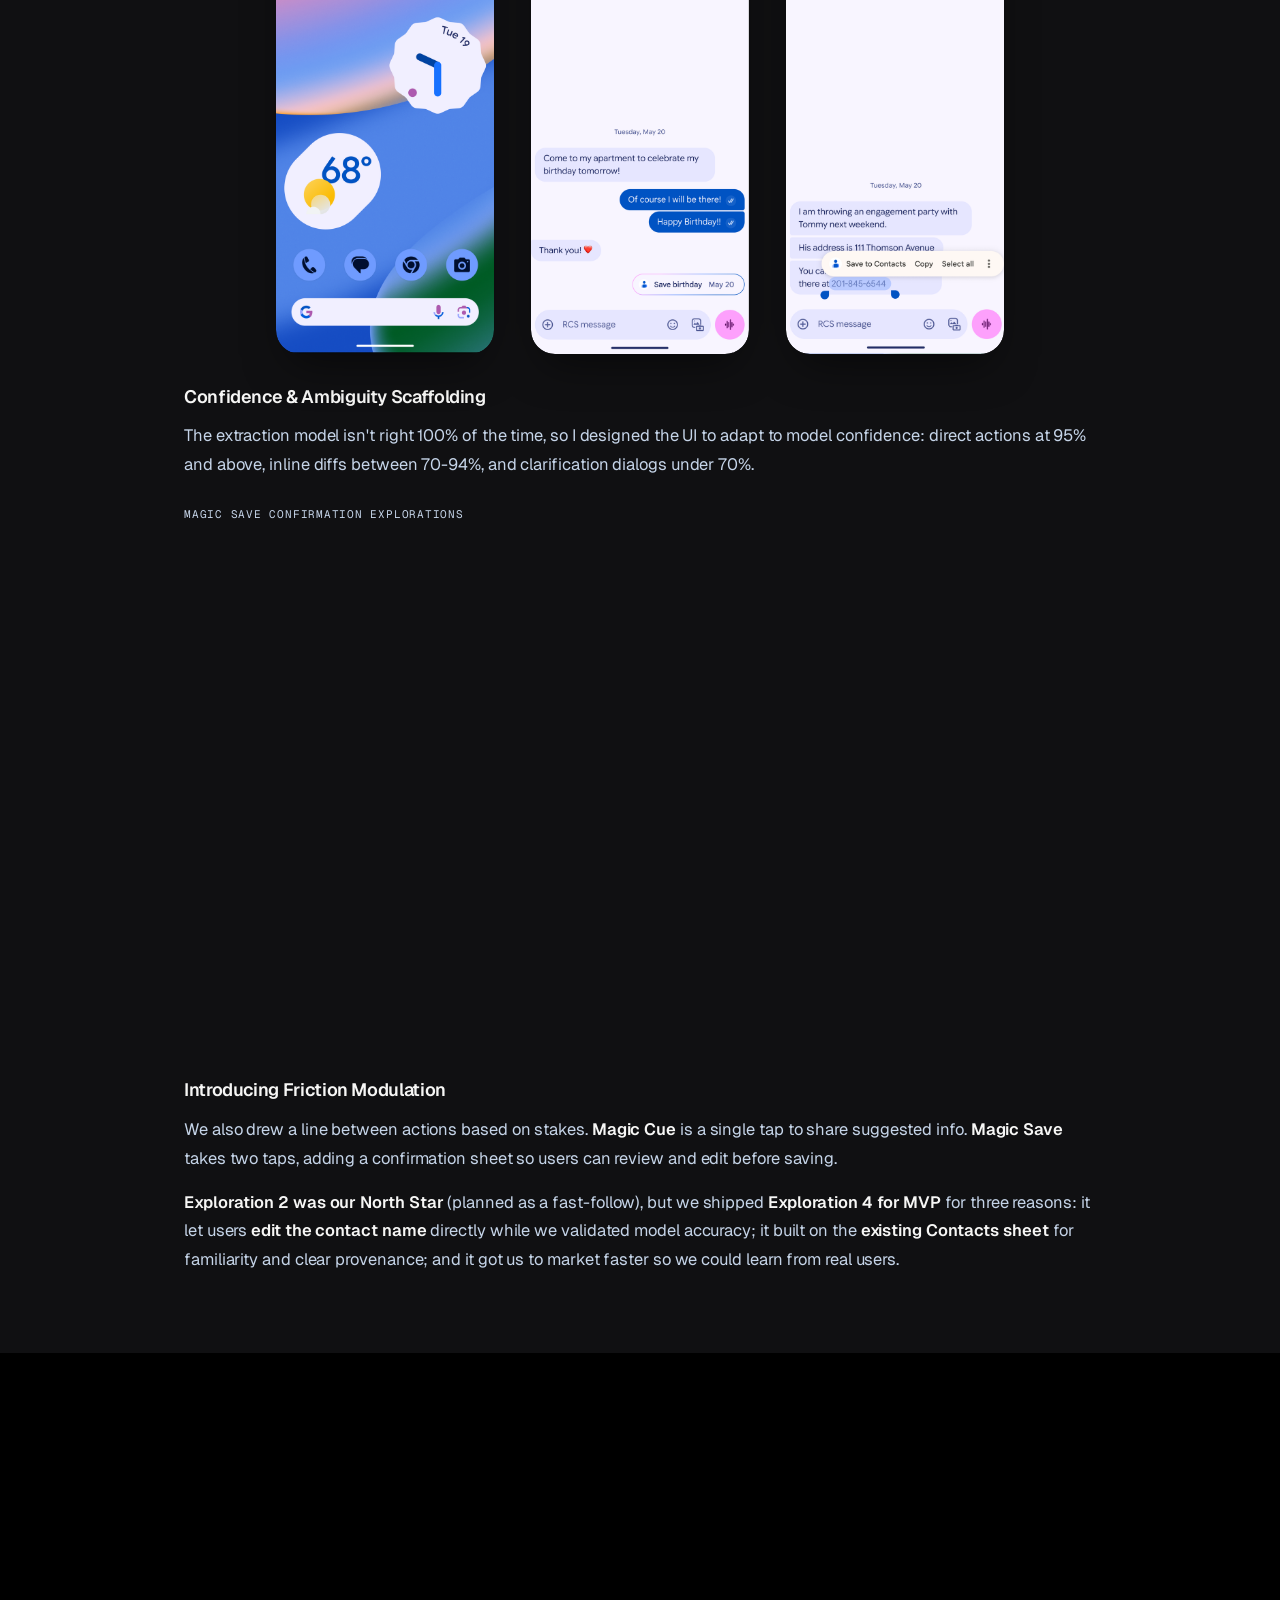
==== commit d7eef048: "Update OG preview image to dark theme hero and remove Protected Case Study label" ====
--- a/ai-in-contacts.html
+++ b/ai-in-contacts.html
@@ -9,11 +9,11 @@
   <meta property="og:description" content="Google Contacts: AI-Powered Contact Intelligence | Case Study by Ian Yen">
   <meta property="og:type" content="website">
   <meta property="og:url" content="https://ianyen.net/ai-in-contacts.html">
-  <meta property="og:image" content="https://ianyen.net/assets/og-preview.png?v=232">
+  <meta property="og:image" content="https://ianyen.net/assets/og-preview.png?v=233">
   <meta property="og:image:width" content="1200">
   <meta property="og:image:height" content="630">
   <meta name="twitter:card" content="summary_large_image">
-  <meta name="twitter:image" content="https://ianyen.net/assets/og-preview.png?v=232">
+  <meta name="twitter:image" content="https://ianyen.net/assets/og-preview.png?v=233">
   <meta name="thumbnail" content="https://ianyen.net/favicon-512.png?v=230">
   <link rel="icon" href="favicon.png?v=230" type="image/png" sizes="64x64">
   <link rel="icon" href="favicon-192.png?v=230" type="image/png" sizes="192x192">
@@ -810,6 +810,6 @@
   </footer>
 
 
-  <script src="script.js?v=224"></script>
+  <script src="script.js?v=230"></script>
 </body>
 </html>
--- a/foldfolio.css
+++ b/foldfolio.css
@@ -122,7 +122,7 @@
 }
 
 body.is-fold-mode[data-theme="dark"] .fold-inside-left-panel {
-  background: #16181E;
+  background: #0B0C0F;
 }
 
 body.is-fold-mode[data-theme="dark"] .fold-inside-name,
@@ -162,7 +162,7 @@
   background: #1F3B9B;
   color: #FFFFFF;
   transform: translateY(-1px);
-  box-shadow: 0 8px 20px -6px rgba(31, 59, 155, 0.5);
+  box-shadow: none;
 }
 body.is-fold-mode .leo-nav-cta .slot-text-clone {
   color: #FFFFFF;
@@ -178,7 +178,7 @@
   background: #3186FF;
   color: #FFFFFF;
   transform: translateY(-1px);
-  box-shadow: 0 8px 20px -6px rgba(49, 134, 255, 0.55);
+  box-shadow: none;
 }
 body.is-fold-mode[data-theme="dark"] .leo-nav-cta:hover .slot-text-clone {
   color: #FFFFFF;
@@ -214,7 +214,7 @@
   background: #192967;
   color: #FFFFFF;
   transform: translateY(-2px);
-  box-shadow: 0 16px 32px -8px rgba(25, 41, 103, 0.45);
+  box-shadow: none;
 }
 body.is-fold-mode[data-theme="light"] .proto-portal-cta .slot-text-clone {
   color: #FFFFFF;
@@ -230,7 +230,7 @@
   background: #9DD2FF;
   color: #0B0B0B;
   transform: translateY(-2px);
-  box-shadow: 0 16px 32px -8px rgba(157, 210, 255, 0.42);
+  box-shadow: none;
 }
 body.is-fold-mode[data-theme="dark"] .proto-portal-cta .slot-text-clone {
   color: #0B0B0B;
@@ -1193,7 +1193,7 @@
 
 body.is-fold-mode[data-theme="dark"] .fold-inside-right-panel,
 body.is-fold-mode[data-theme="dark"] .fold-inside-right-panel.is-history-panel {
-  background: #1C2029;
+  background: #12141A;
   border-left: none;
 }
 
@@ -1211,7 +1211,7 @@
   color: #F6F6F5;
 }
 body.is-fold-mode[data-theme="dark"] .fold-lock-sub {
-  color: #F6F6F5;
+  color: #9DD2FF;
 }
 body.is-fold-mode[data-theme="dark"] .fold-intro-glass {
   background: linear-gradient(
@@ -1236,11 +1236,9 @@
   );
 }
 body.is-fold-mode[data-theme="dark"] .fold-intro-icon {
-  background: linear-gradient(145deg, #4B97FF 0%, #2472E8 100%);
-  color: #FFFFFF;
-  box-shadow:
-    0 6px 14px -4px rgba(49, 134, 255, 0.55),
-    inset 0 1px 0 rgba(255, 255, 255, 0.35);
+  background: #3186FF;
+  color: #FFFFFF;
+  box-shadow: none;
 }
 body.is-fold-mode[data-theme="dark"] .fold-unfold-pill,
 body.is-fold-mode[data-theme="dark"] .fold-lock-icon-btn {
@@ -1254,7 +1252,7 @@
   background: #9DD2FF;
   border-color: #9DD2FF;
   color: #0B0B0B;
-  box-shadow: 0 10px 24px -6px rgba(157, 210, 255, 0.45);
+  box-shadow: none;
 }
 body.is-fold-mode[data-theme="dark"] .fold-lock-avatar-wrap {
   background: radial-gradient(70% 70% at 50% 42%, #242730 0%, #14161B 100%);
@@ -1296,7 +1294,7 @@
   font-family: var(--ff-font-sans);
   font-size: 13px;
   font-weight: 500;
-  color: #111111;
+  color: #192967;
   letter-spacing: -0.005em;
 }
 
@@ -1351,17 +1349,15 @@
   display: inline-flex;
   align-items: center;
   justify-content: center;
-  background: linear-gradient(145deg, #2849B8 0%, #1F3B9B 100%);
-  color: #FFFFFF;
-  font-family: var(--ff-font-mono);
-  font-size: 9.5px;
-  font-weight: 700;
-  letter-spacing: 0.04em;
-  text-transform: uppercase;
+  background: #1F3B9B;
+  color: #FFFFFF;
+  font-family: var(--ff-font-sans);
+  font-size: 20px;
+  font-weight: 800;
+  line-height: 1;
+  letter-spacing: 0;
   text-shadow: none;
-  box-shadow:
-    0 6px 14px -4px rgba(31, 59, 155, 0.45),
-    inset 0 1px 0 rgba(255, 255, 255, 0.28);
+  box-shadow: none;
 }
 
 .fold-intro-text {
@@ -1577,14 +1573,14 @@
   background: #192967;
   border-color: #192967;
   color: #FFFFFF;
-  box-shadow: 0 10px 22px -6px rgba(25, 41, 103, 0.45);
+  box-shadow: none;
 }
 body.is-fold-mode[data-theme="dark"] .fold-lock-icon-btn:hover {
   transform: translateY(-2px) scale(1.06);
   background: #9DD2FF;
   border-color: #9DD2FF;
   color: #0B0B0B;
-  box-shadow: 0 10px 22px -6px rgba(157, 210, 255, 0.45);
+  box-shadow: none;
 }
 
 .fold-unfold-pill {
@@ -1606,14 +1602,14 @@
   background: #192967;
   border-color: #192967;
   color: #FFFFFF;
-  box-shadow: 0 10px 24px -6px rgba(25, 41, 103, 0.45);
+  box-shadow: none;
 }
 body.is-fold-mode[data-theme="dark"] .fold-unfold-pill:hover {
   transform: translateY(-2px);
   background: #9DD2FF;
   border-color: #9DD2FF;
   color: #0B0B0B;
-  box-shadow: 0 10px 24px -6px rgba(157, 210, 255, 0.45);
+  box-shadow: none;
 }
 
 .fold-projects-pill {
@@ -1640,7 +1636,7 @@
   background: #192967;
   border-color: #192967;
   color: #FFFFFF;
-  box-shadow: 0 10px 24px -6px rgba(25, 41, 103, 0.45);
+  box-shadow: none;
 }
 body.is-fold-mode[data-theme="dark"] .fold-unfold-pill.fold-projects-pill {
   background: rgba(255, 255, 255, 0.14);
@@ -1653,7 +1649,7 @@
   background: #9DD2FF;
   border-color: #9DD2FF;
   color: #0B0B0B;
-  box-shadow: 0 10px 24px -6px rgba(157, 210, 255, 0.45);
+  box-shadow: none;
 }
 
 /* ==========================================================================
@@ -1715,6 +1711,56 @@
   margin: 0;
 }
 
+.fold-inside-name .fold-name-line {
+  display: block;
+  will-change: transform, color;
+  animation: ffResumeTitleWaveLight 5.4s cubic-bezier(0.22, 1, 0.36, 1) infinite;
+}
+
+.fold-inside-name .fold-name-line:nth-child(1) { animation-delay: 0s; }
+.fold-inside-name .fold-name-line:nth-child(2) { animation-delay: 0.34s; }
+.fold-inside-name .fold-name-line:nth-child(3) { animation-delay: 0.68s; }
+
+body.is-fold-mode[data-theme="dark"] .fold-inside-name .fold-name-line {
+  animation-name: ffResumeTitleWaveDark;
+}
+
+@keyframes ffResumeTitleWaveLight {
+  0%, 100% {
+    transform: translate3d(0, 0, 0);
+    color: #111111;
+  }
+  16% {
+    transform: translate3d(5px, -1.5px, 0);
+    color: #1F3B9B;
+  }
+  34% {
+    transform: translate3d(0, 0, 0);
+    color: #111111;
+  }
+}
+
+@keyframes ffResumeTitleWaveDark {
+  0%, 100% {
+    transform: translate3d(0, 0, 0);
+    color: #F6F6F5;
+  }
+  16% {
+    transform: translate3d(5px, -1.5px, 0);
+    color: #9DD2FF;
+  }
+  34% {
+    transform: translate3d(0, 0, 0);
+    color: #F6F6F5;
+  }
+}
+
+@media (prefers-reduced-motion: reduce) {
+  .fold-inside-name .fold-name-line {
+    animation: none;
+  }
+}
+
 .fold-inside-tagline {
   font-family: var(--ff-font-sans);
   font-size: 15.5px;
@@ -1750,12 +1796,12 @@
   background: #192967;
   color: #FFFFFF;
   transform: translateY(-2px);
-  box-shadow: 0 10px 24px -6px rgba(25, 41, 103, 0.42);
+  box-shadow: none;
 }
 body.is-fold-mode[data-theme="dark"] .fold-cta-dark:hover {
   background: #3186FF;
   color: #FFFFFF;
-  box-shadow: 0 10px 24px -6px rgba(49, 134, 255, 0.48);
+  box-shadow: none;
 }
 
 .fold-cta-light {
@@ -1796,7 +1842,7 @@
   border-color: #192967;
   color: #FFFFFF;
   transform: translateY(-2px);
-  box-shadow: 0 12px 28px -6px rgba(25, 41, 103, 0.45);
+  box-shadow: none;
 }
 .fold-call-bottom .fold-connect-btn-secondary {
   background: rgba(17, 17, 17, 0.08);
@@ -1818,7 +1864,7 @@
   border-color: #192967;
   color: #FFFFFF;
   transform: translateY(-2px);
-  box-shadow: 0 10px 24px -6px rgba(25, 41, 103, 0.42);
+  box-shadow: none;
 }
 
 body.is-fold-mode[data-theme="dark"] .fold-call-bottom .fold-connect-btn-primary {
@@ -1830,7 +1876,7 @@
   background: #9DD2FF;
   border-color: #9DD2FF;
   color: #0B0B0B;
-  box-shadow: 0 12px 28px -6px rgba(157, 210, 255, 0.45);
+  box-shadow: none;
 }
 body.is-fold-mode[data-theme="dark"] .fold-call-bottom .fold-connect-btn-secondary {
   background: rgba(255, 255, 255, 0.14);
@@ -1847,7 +1893,7 @@
   background: #9DD2FF;
   border-color: #9DD2FF;
   color: #0B0B0B;
-  box-shadow: 0 10px 24px -6px rgba(157, 210, 255, 0.45);
+  box-shadow: none;
 }
 
 .fold-inside-right-panel {
@@ -1966,17 +2012,30 @@
 .fold-call-name {
   font-family: var(--ff-font-cond);
   font-weight: 900;
-  font-size: 82px;
-  line-height: 0.86;
+  font-size: 84px;
+  line-height: 0.88;
   letter-spacing: 0.01em;
   text-transform: uppercase;
   color: #1F3B9B;
+  text-shadow: none;
   margin: 0;
+  display: inline-block;
+  transform: translateY(-8px) scale(1.07) rotate(1.5deg);
+  animation: aiFrozenSubtleFloat 3.4s ease-in-out infinite;
+  will-change: transform;
   transition: color 0.35s ease;
 }
 
 body.is-fold-mode[data-theme="dark"] .fold-call-name {
   color: #3186FF;
+  text-shadow: none;
+}
+
+@media (prefers-reduced-motion: reduce) {
+  .fold-call-name {
+    animation: none;
+    transform: rotate(1.5deg);
+  }
 }
 
 .fold-call-sub {
@@ -2155,7 +2214,7 @@
   flex-shrink: 0;
   background: radial-gradient(70% 70% at 50% 35%, #EDF2FA 0%, #D9E2F2 100%);
   border: 1.5px solid rgba(31, 59, 155, 0.14);
-  box-shadow: 0 18px 40px -16px rgba(25, 41, 103, 0.22);
+  box-shadow: none;
   transition: background 0.35s ease, border-color 0.35s ease, box-shadow 0.35s ease;
 }
 
@@ -2647,13 +2706,13 @@
   background: #9DD2FF;
   border-color: #9DD2FF;
   color: #0B0B0B;
-  box-shadow: 0 10px 24px -6px rgba(157, 210, 255, 0.45);
+  box-shadow: none;
 }
 .fold-projects-pill.is-in-stack:hover {
   background: #192967;
   border-color: #192967;
   color: #FFFFFF;
-  box-shadow: 0 10px 24px -6px rgba(25, 41, 103, 0.45);
+  box-shadow: none;
 }
 
 /* Remove center crease completely across all unfolded spreads in both light & dark themes */
@@ -2796,15 +2855,20 @@
   animation-duration: 2.3s;
 }
 
-/* Guarantee rocket stage is crisp, prominent, and never clipped inside the centered overlay */
+/* Guarantee rocket stage is crisp, well-spaced, and never clipped inside the centered overlay */
 .fold-process-center-overlay .ship-rocket-stage {
-  left: calc(100% + 26px);
+  left: calc(100% + 42px);
   z-index: 80;
 }
 .fold-process-center-overlay .ship-rocket-launch {
-  width: 58px;
-  height: 108px;
-  top: -80px;
+  width: 49px;
+  height: 92px;
+  top: -68px;
+}
+.fold-process-center-overlay .ship-launch-smoke {
+  width: 82px;
+  height: 31px;
+  top: -15px;
 }
 .fold-process-center-overlay .rocket-relaunch-btn {
   width: 36px;
